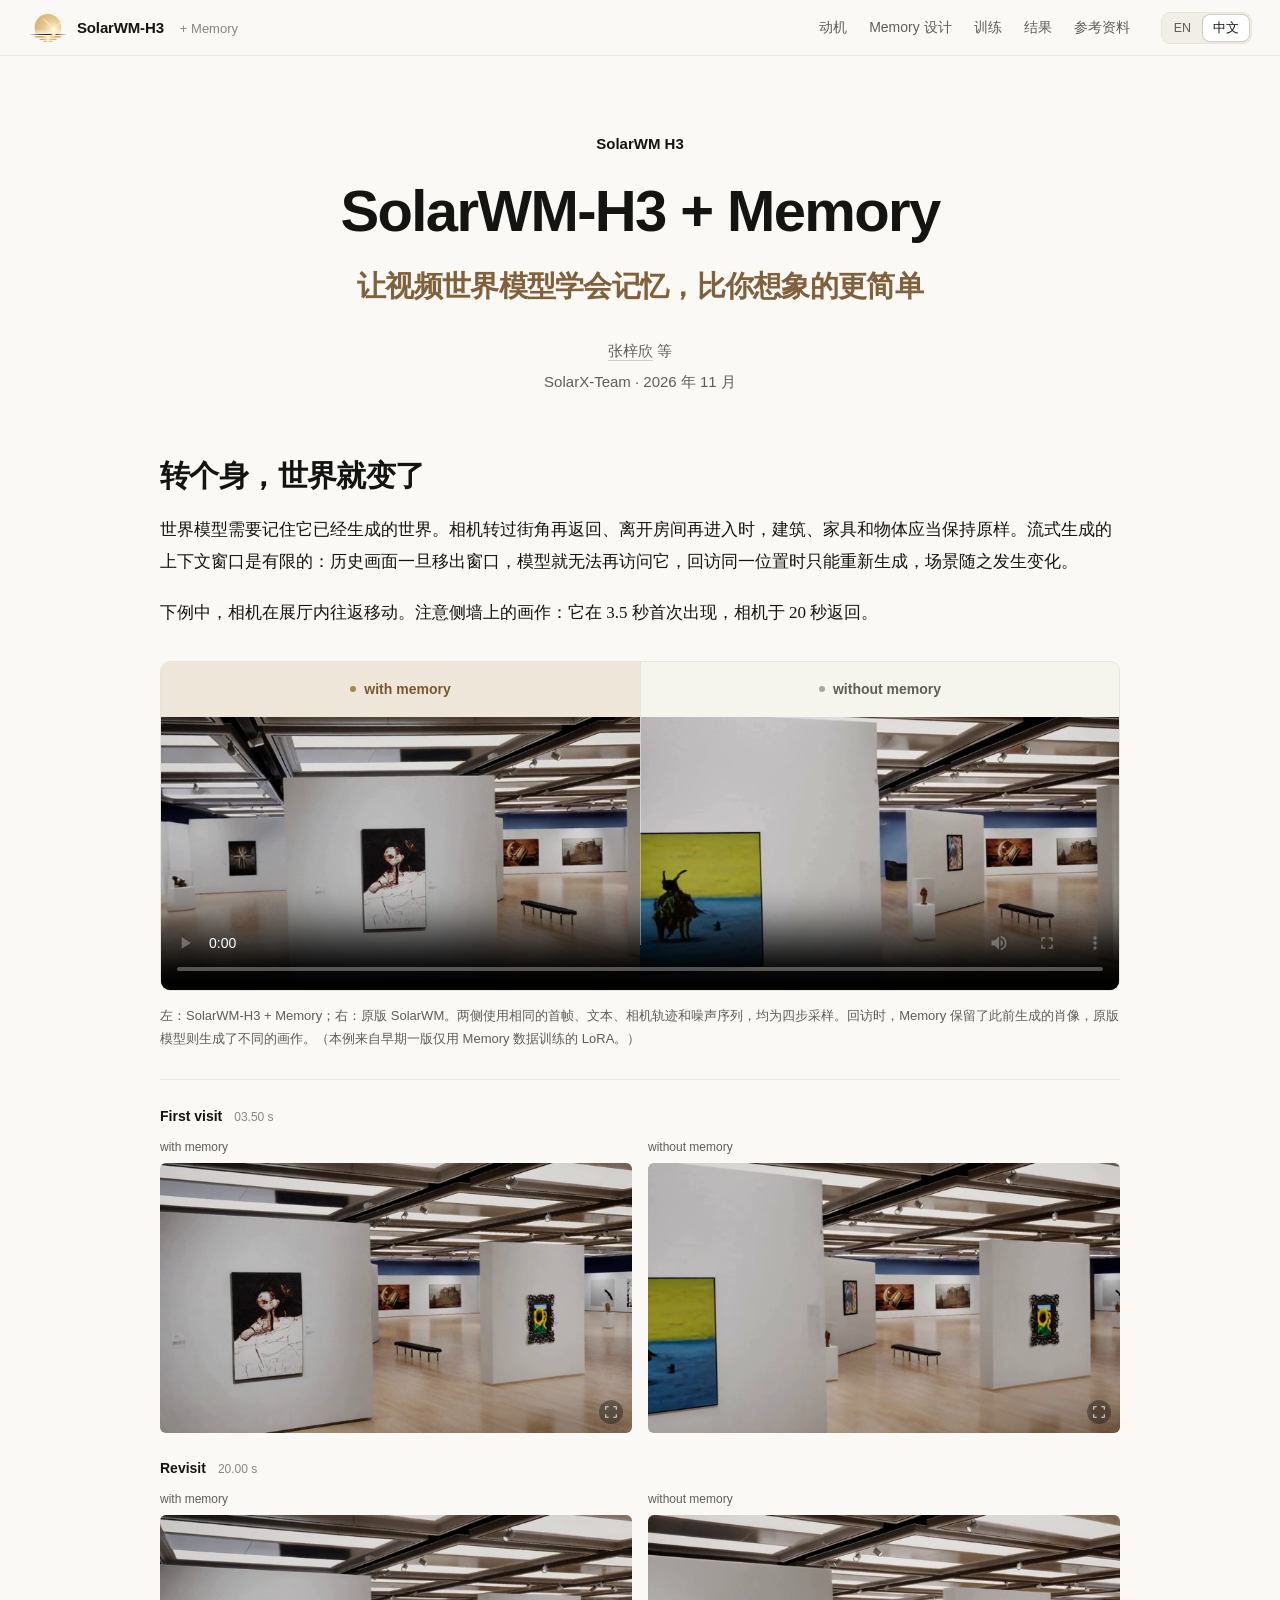
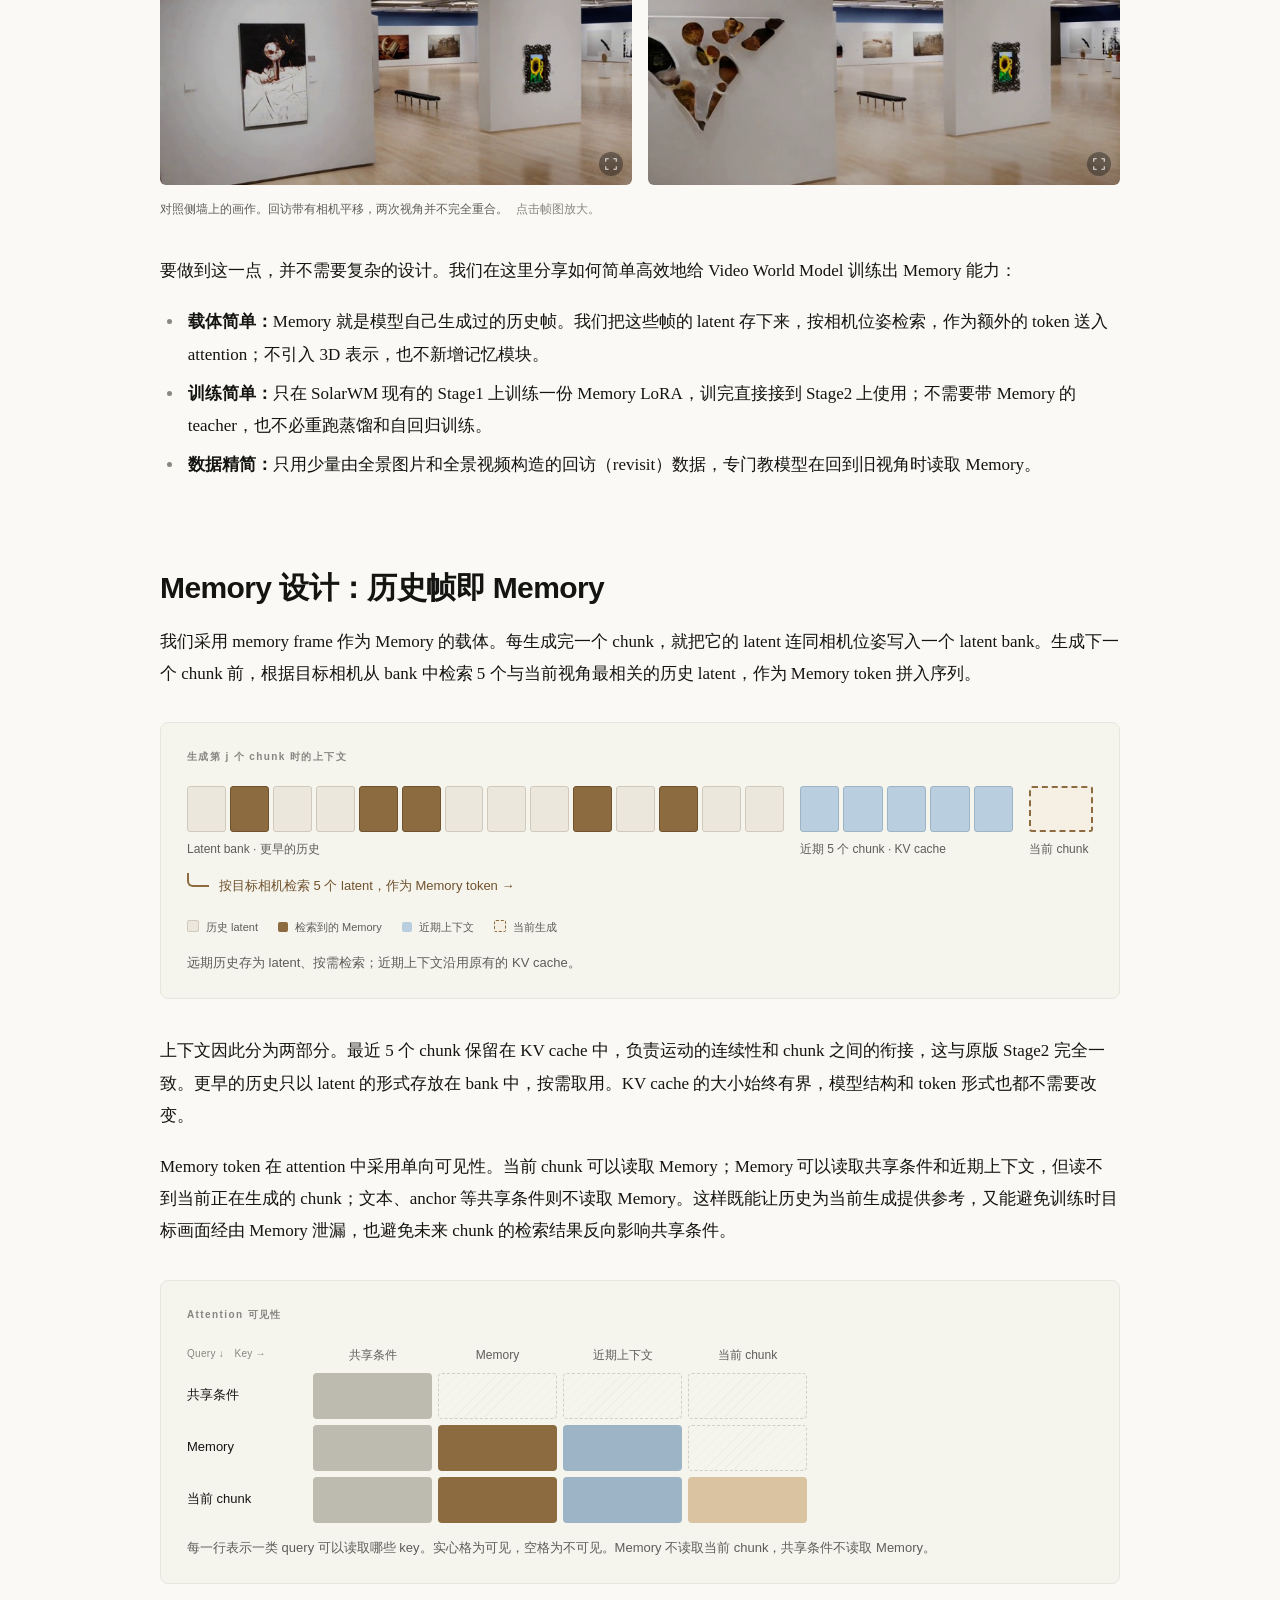
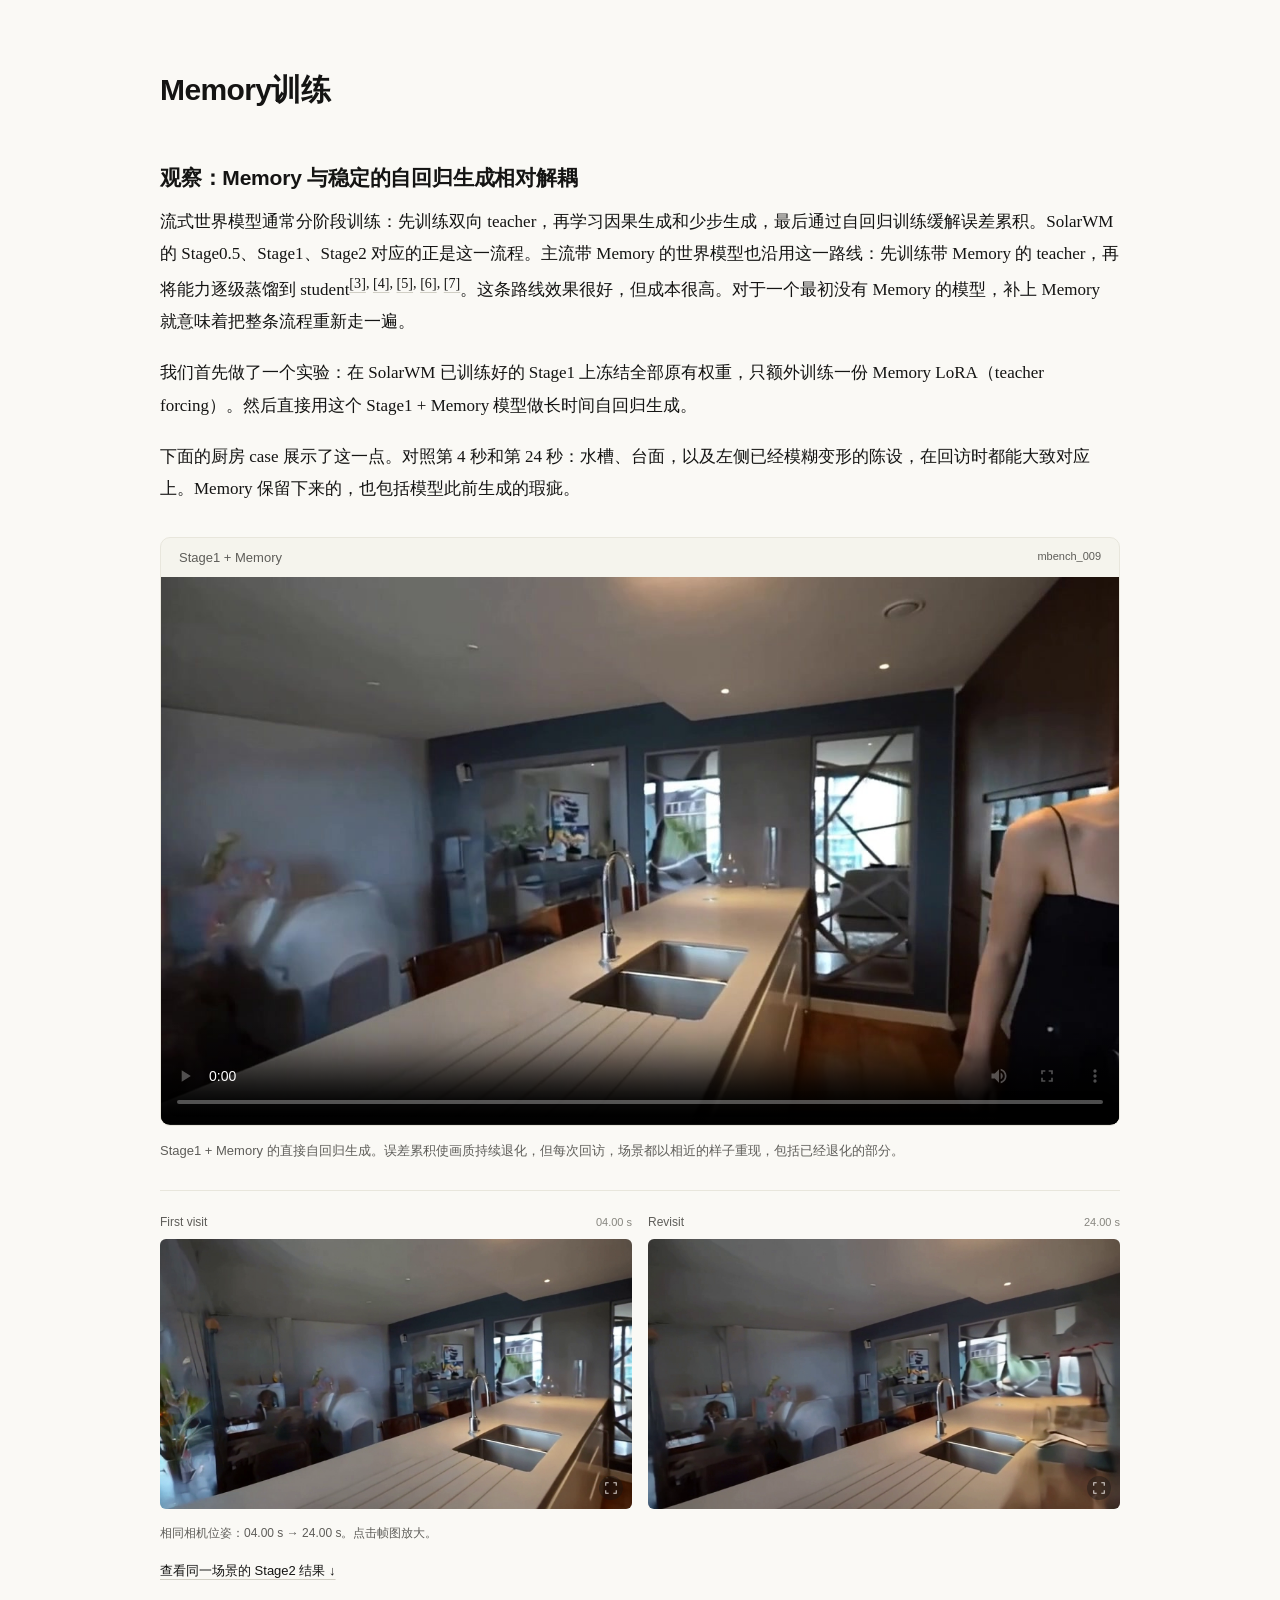
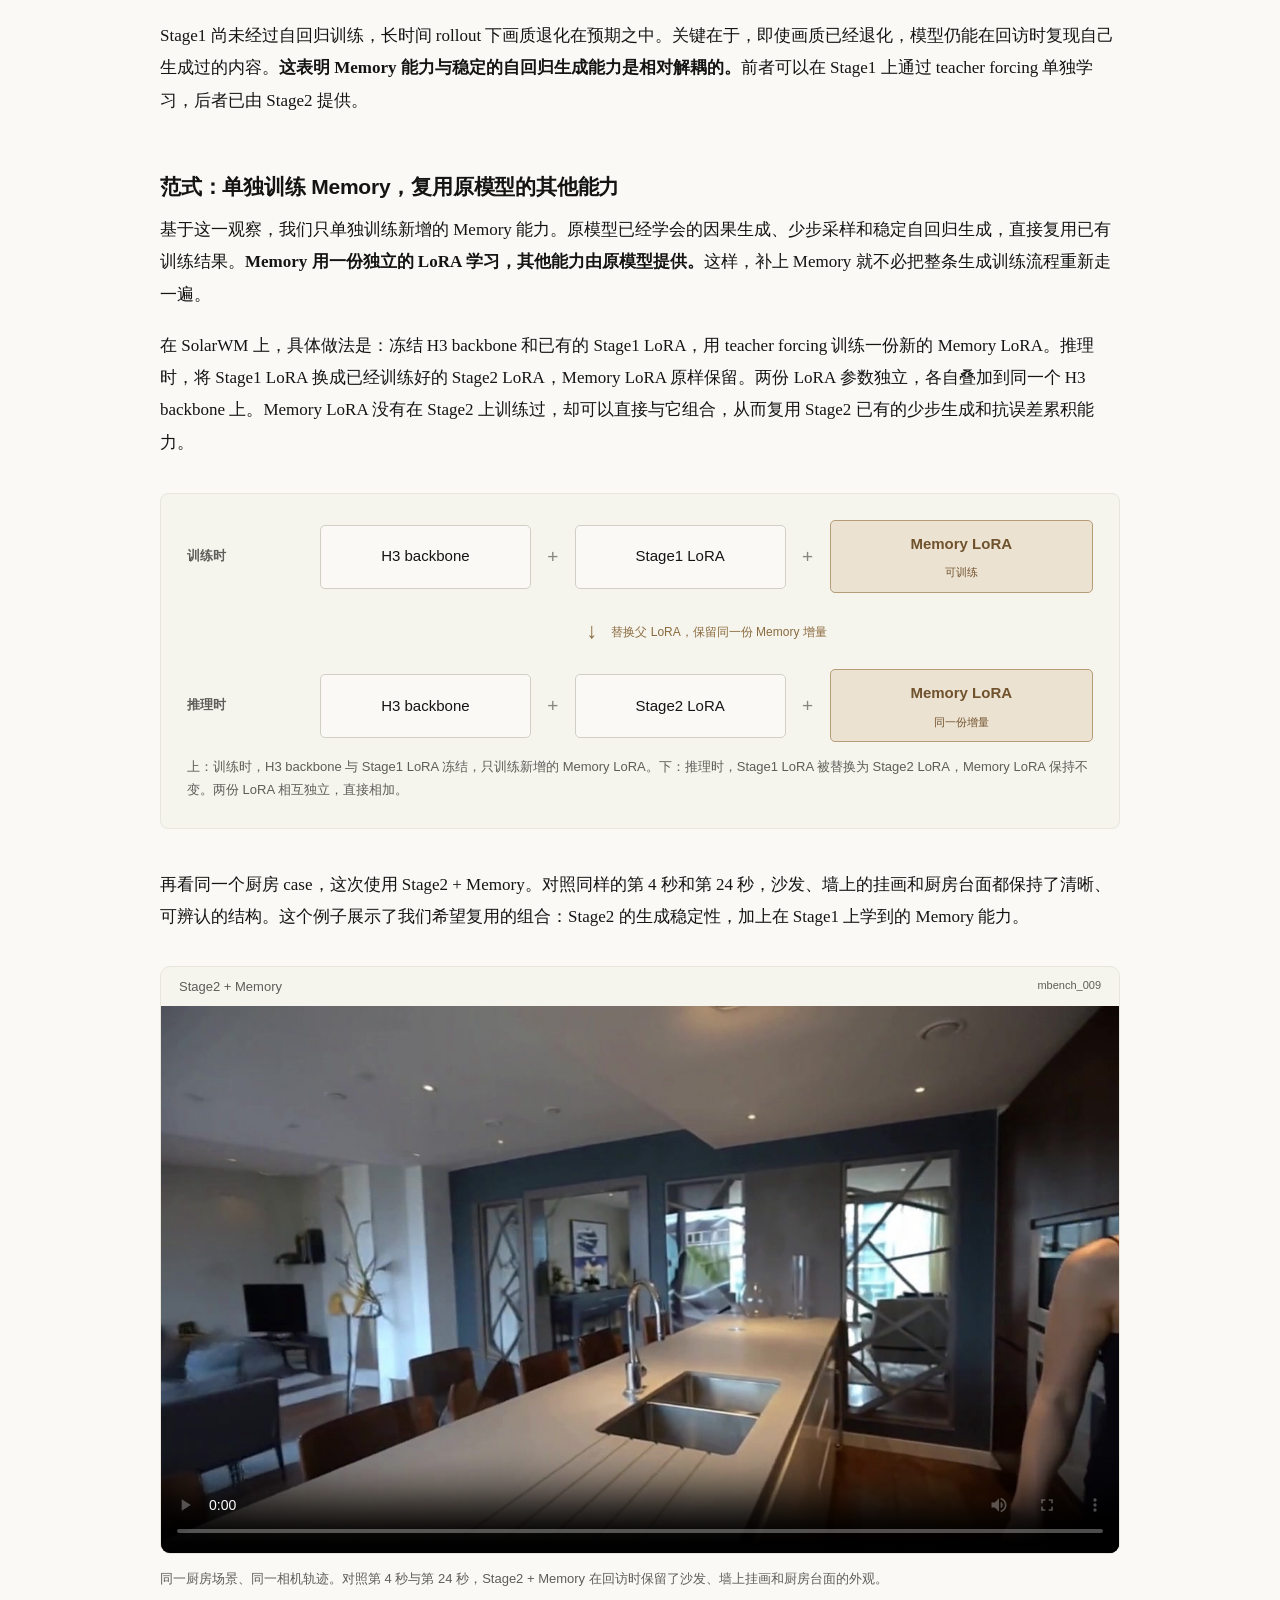
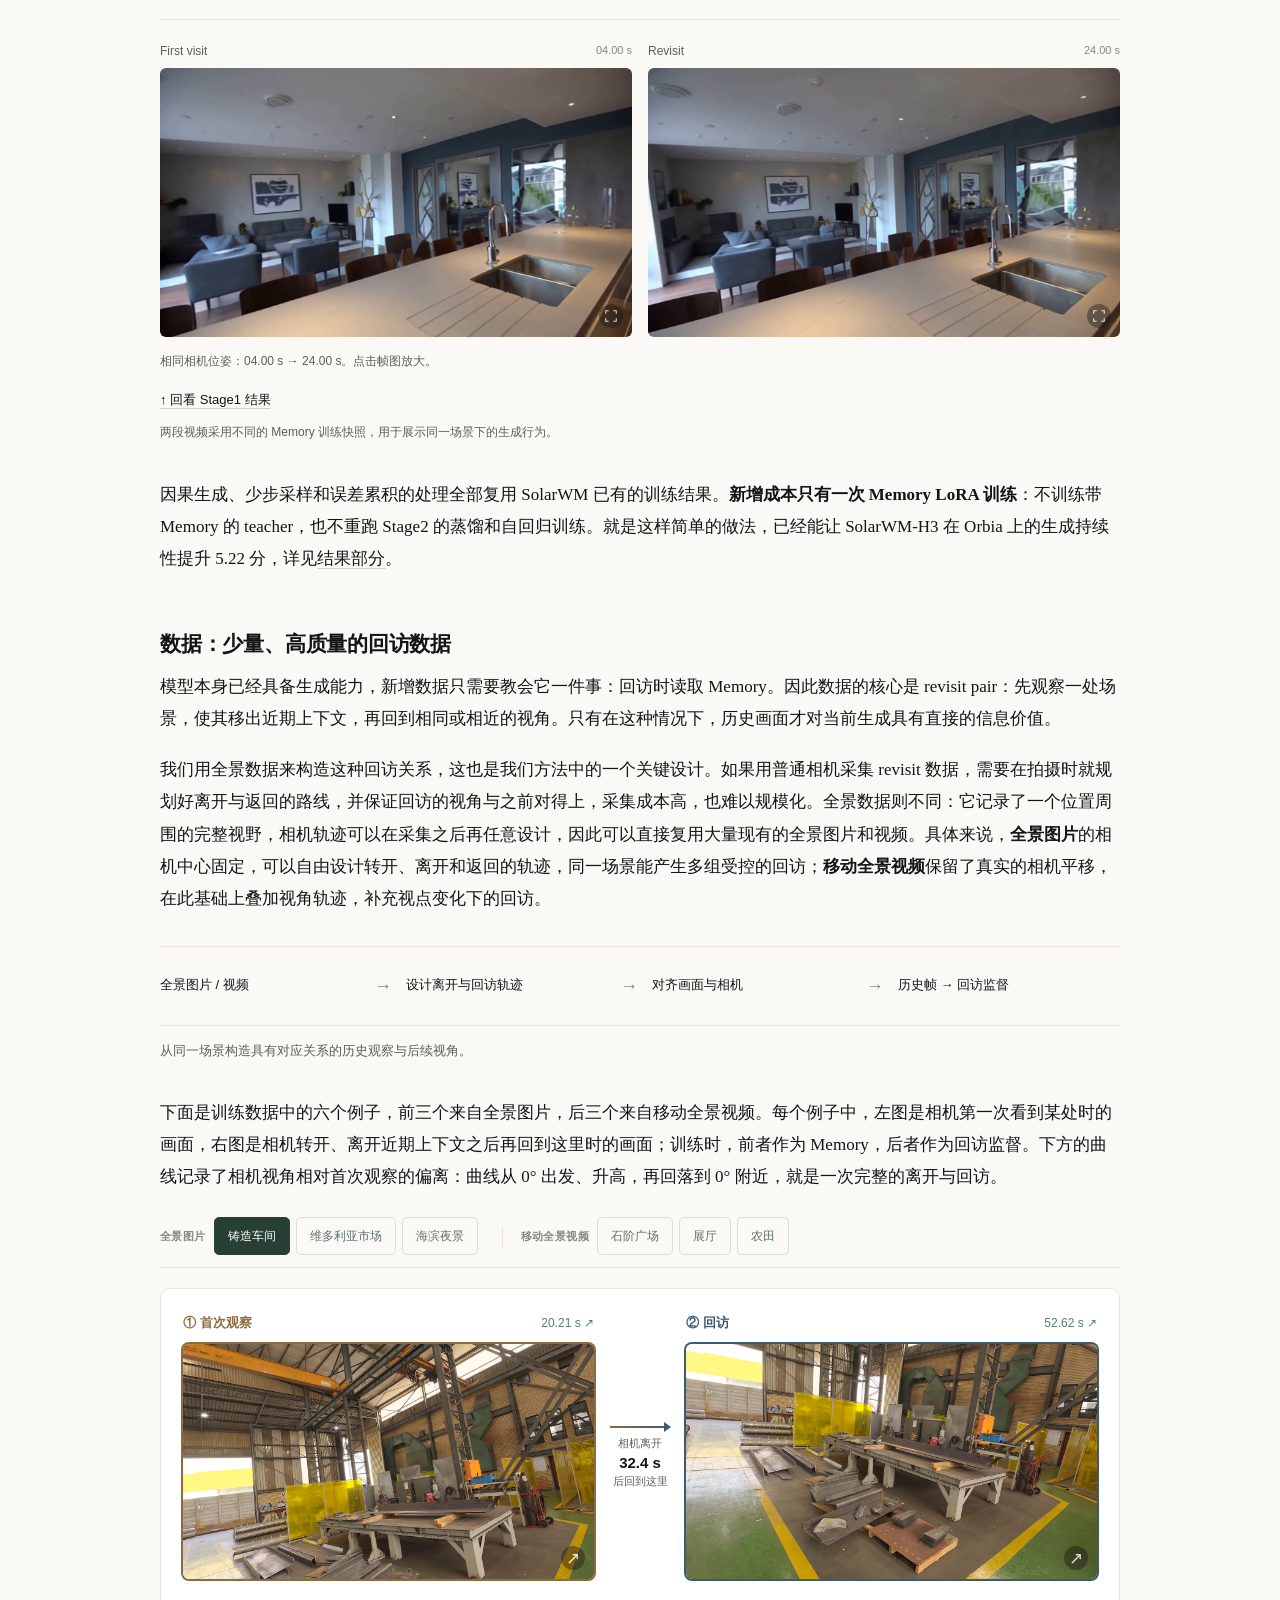
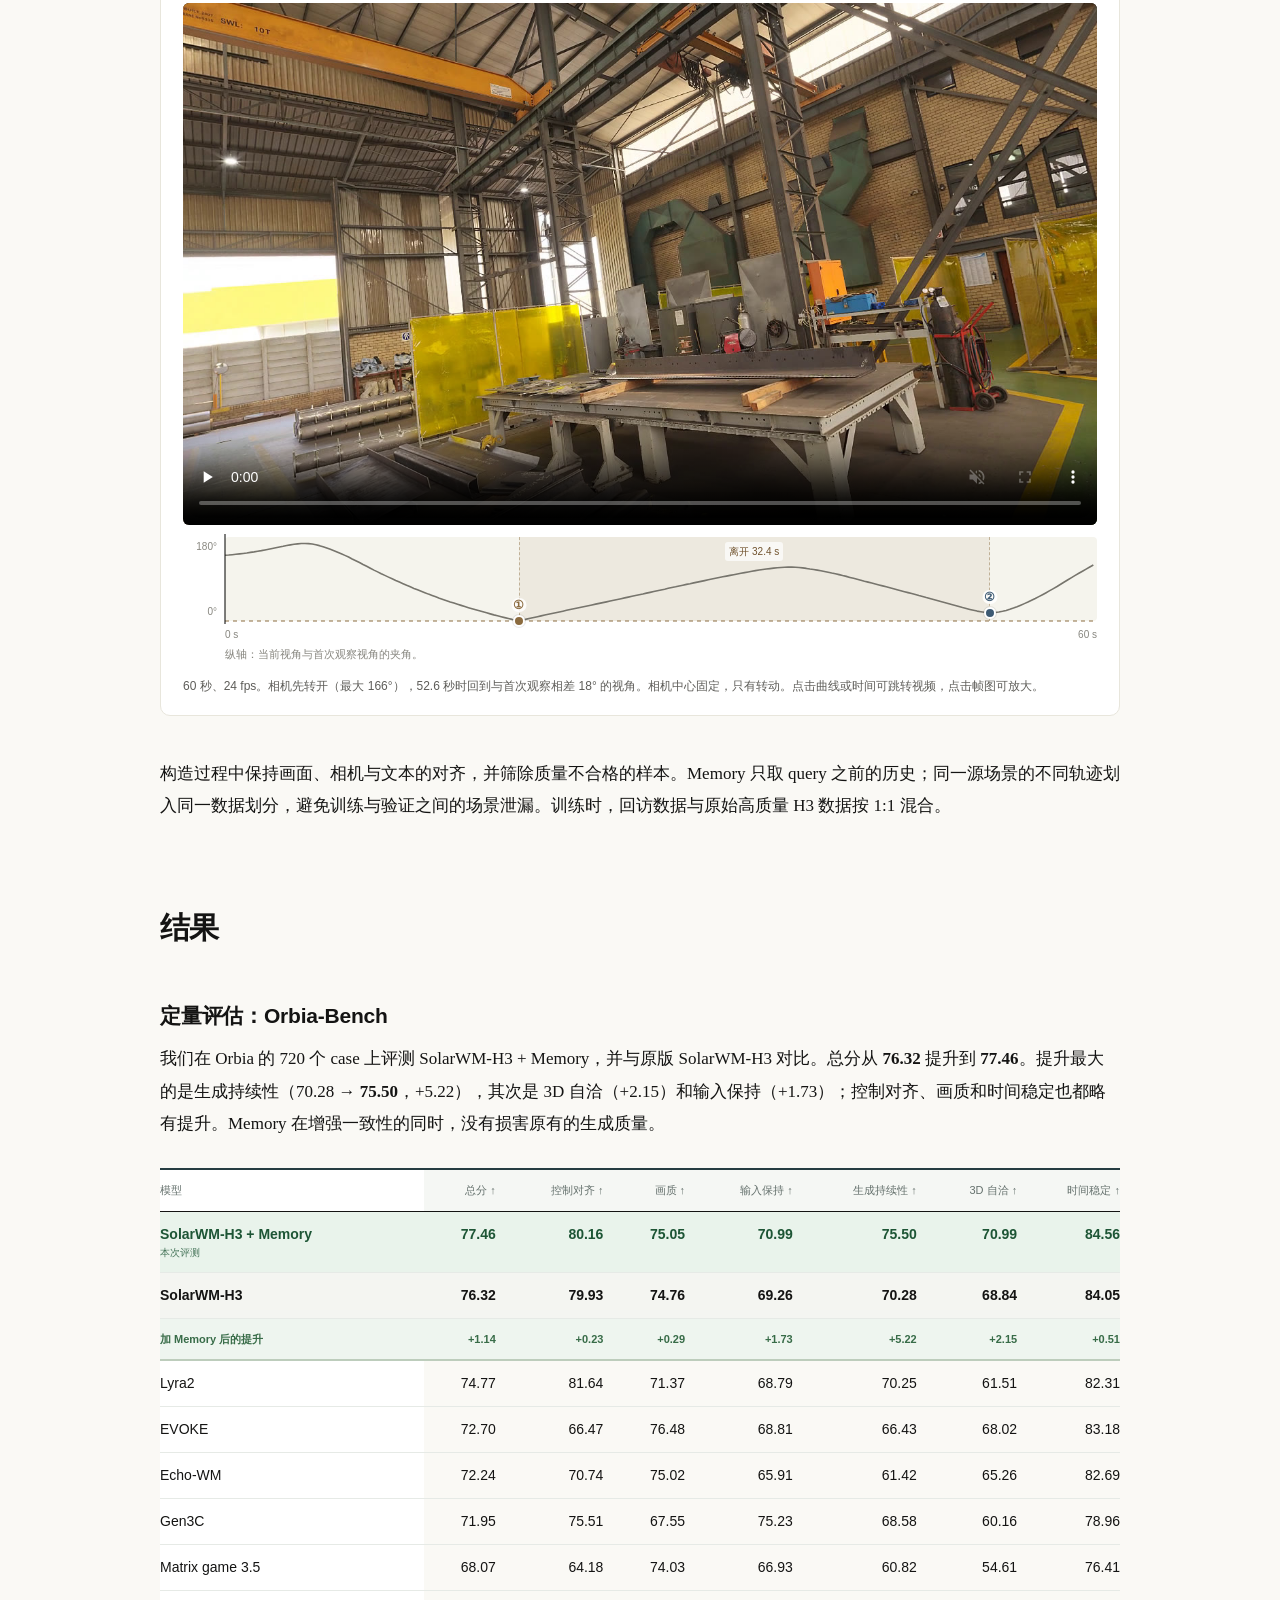
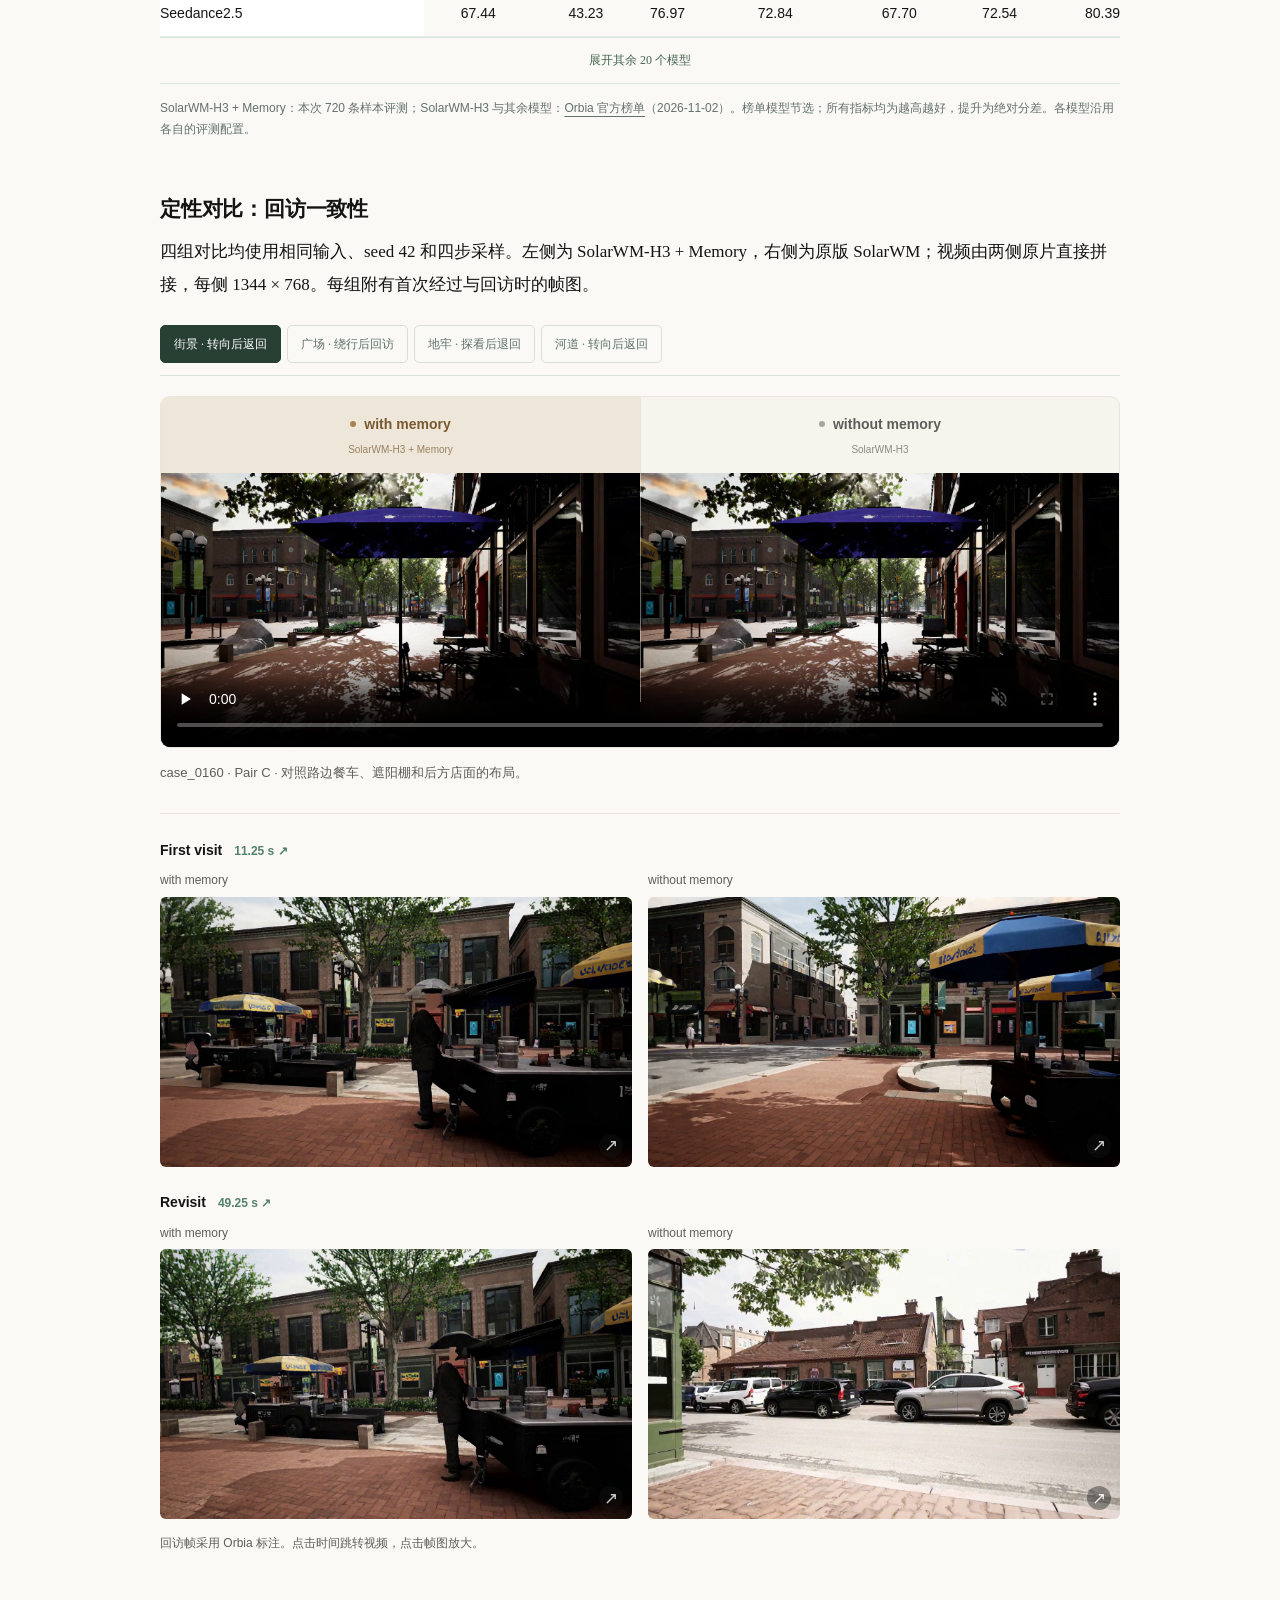
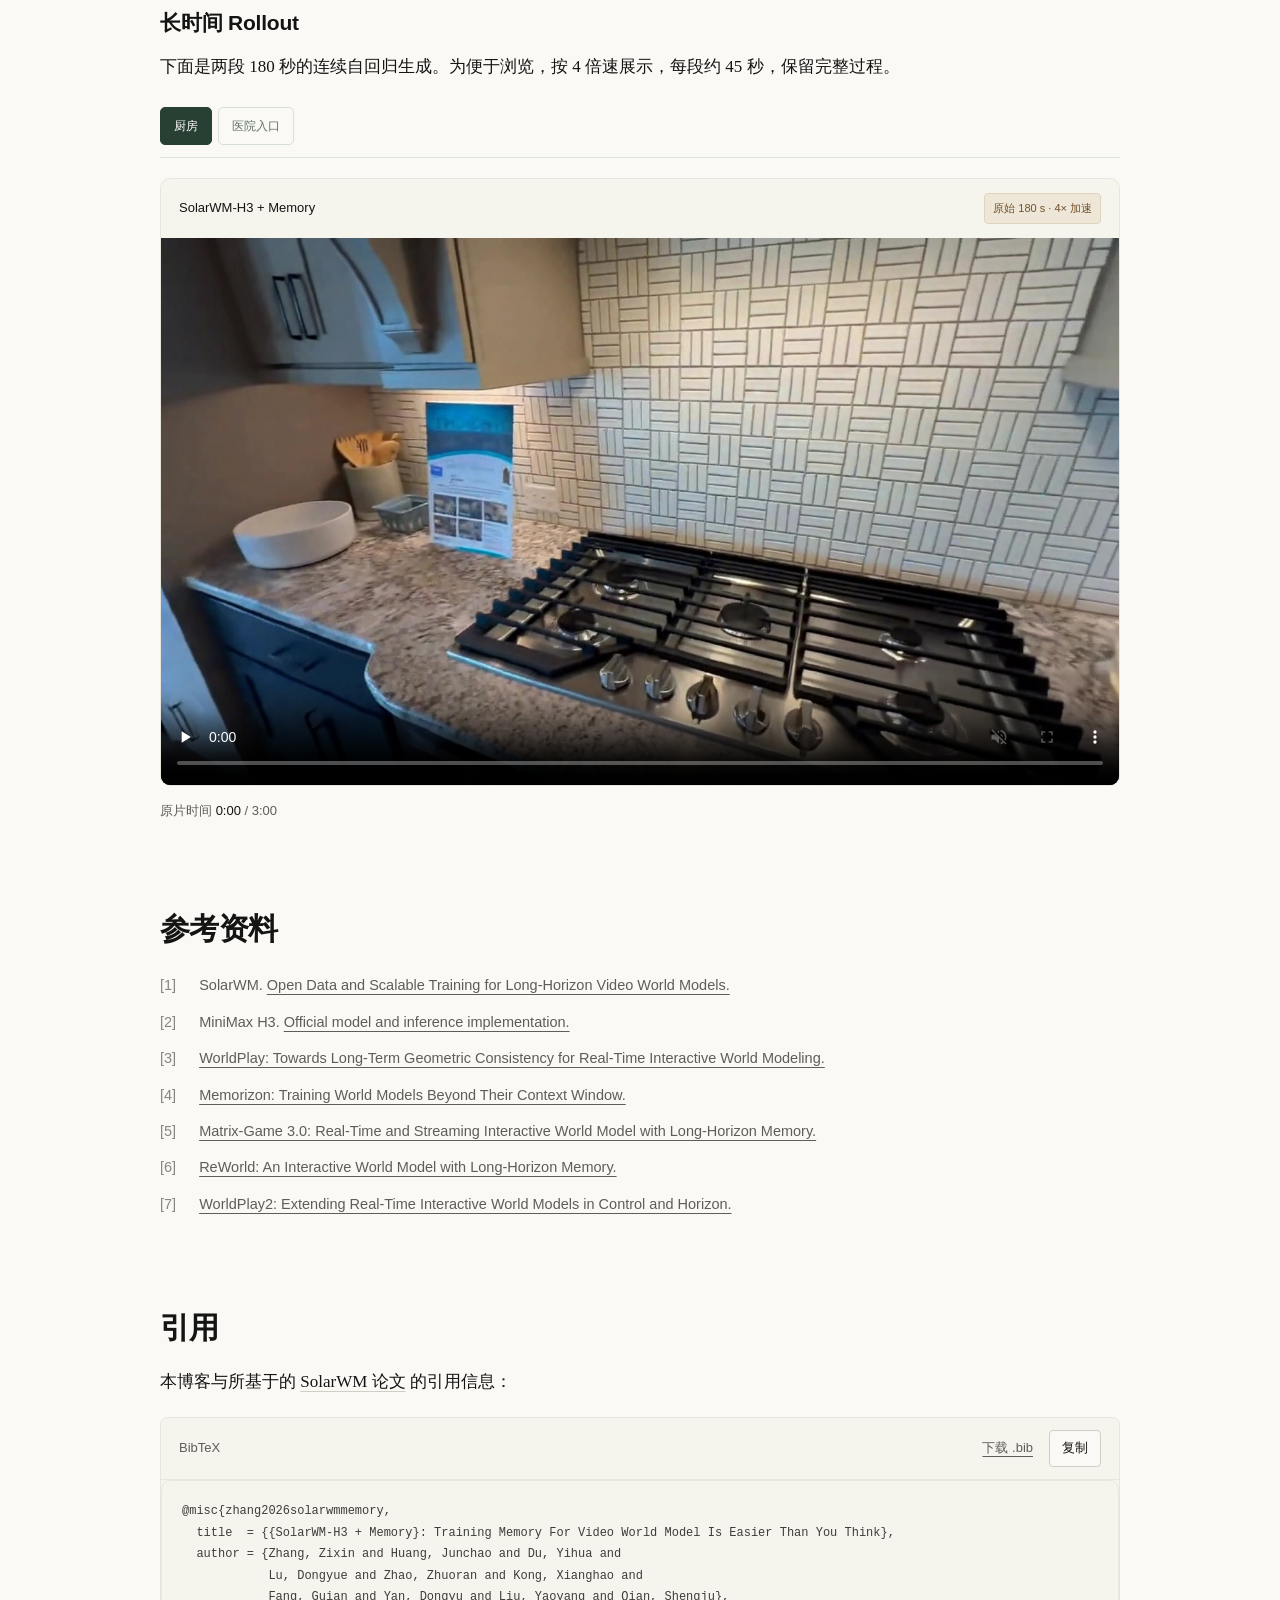
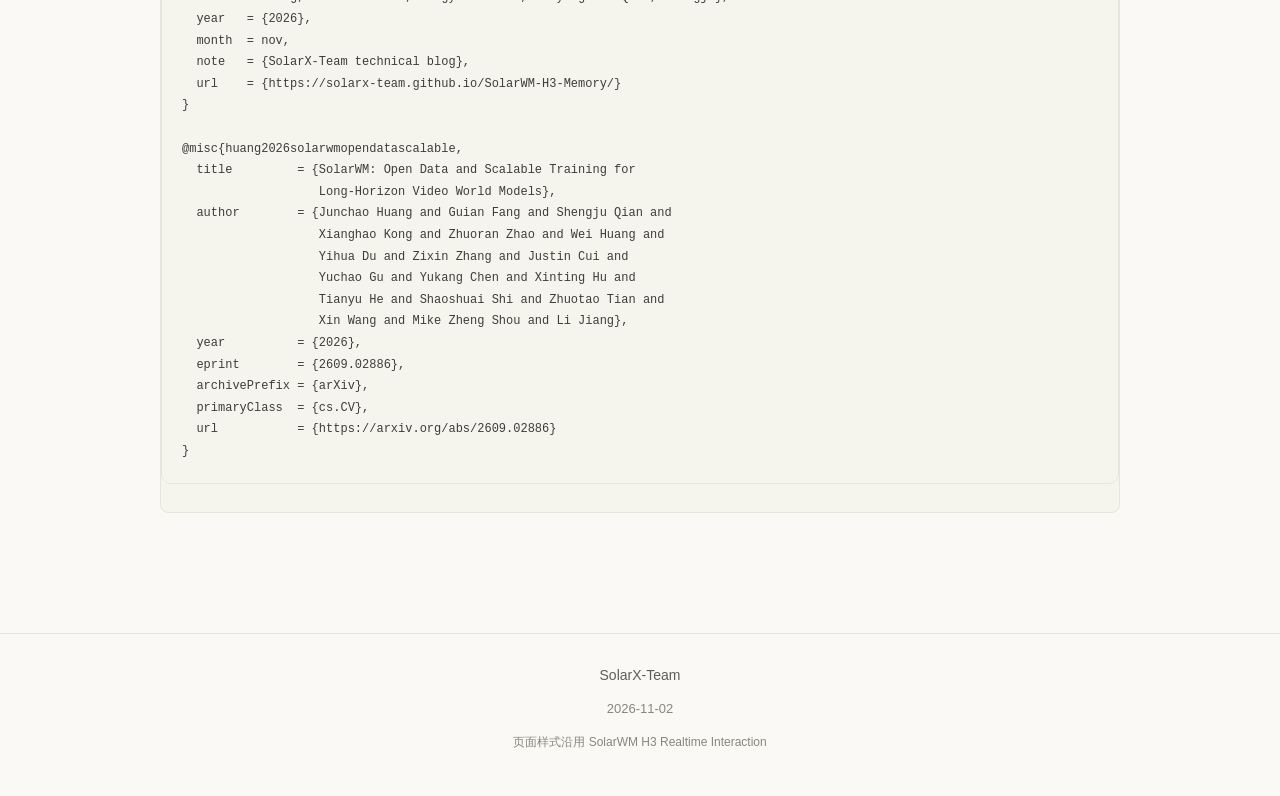
==== index.html @ cece88f8 "Publish bilingual SolarWM-H3 + Memory blog" ====
<!doctype html><html lang="zh"><head><meta charset="utf-8"><meta name="viewport" content="width=device-width,initial-scale=1"><title>SolarWM-H3 + Memory — SolarX-Team</title><meta name="author" content="张梓欣、黄俊超、杜壹华、鲁东岳、赵卓然、孔祥浩、方桂安、闫栋宇、刘耀阳、錢湦鉅"><meta name="description" content="SolarWM H3 的空间记忆：回访数据构造、Memory LoRA 训练与在线历史检索。"><link rel="icon" type="image/svg+xml" href="assets/favicon.svg"><link rel="stylesheet" href="assets/reference.css"><link rel="stylesheet" href="assets/memory.css"><script src="assets/app.js" defer></script></head><body id="top" data-language="zh"><a class="skip-link" href="#article">跳到正文</a><header class="topbar"><a class="name" href="#top"><img class="team-logo" src="assets/solarx-team-logo.svg" width="40" height="40" alt="SolarX-Team"><span class="brand-label">SolarWM-H3 <small>+ Memory</small></span></a><nav class="nav" aria-label="主导航"><a href="#motivation">动机</a><a href="#inference">Memory 设计</a><a href="#training">训练</a><a href="#experiments">结果</a><a href="#references">参考资料</a></nav><button class="toc-btn" type="button" aria-expanded="false" aria-controls="contents">☰ 目录</button><div class="segmented" aria-label="Language"><a data-language="en" lang="en" href="en.html" >EN</a><a data-language="zh" lang="zh" href="index.html" aria-current="page">中文</a></div></header><aside class="toc" id="contents"><nav aria-label="目录"><a href="#motivation">动机</a><a href="#inference">Memory 设计</a><a href="#training">训练</a><a class="sub" href="#observation">观察：Memory 与稳定的自回归生成相对解耦</a><a class="sub" href="#paradigm">范式：单独训练 Memory，复用原模型的其他能力</a><a class="sub" href="#data">数据：少量、高质量的回访数据</a><a href="#experiments">结果</a><a class="sub" href="#results">定量评估：Orbia-Bench</a><a class="sub" href="#qualitative">定性对比：回访一致性</a><a class="sub" href="#long-rollout">长时间 Rollout</a><a href="#references">参考资料</a><a href="#citation">引用</a></nav></aside><main><article class="post" id="article"><header class="post-header"><p class="eyebrow">SolarWM H3</p><h1>SolarWM-H3 + Memory</h1><p class="keywords">让视频世界模型学会记忆，比你想象的更简单</p><p class="byline"><span class="author-fold"><a class="author-name" href="https://zixinzhang02.github.io/" target="_blank" rel="noopener noreferrer">张梓欣</a><span class="author-etal"> 等</span><span class="author-rest" id="author-rest" hidden>、<a class="author-name" href="https://junchao-cs.github.io/" target="_blank" rel="noopener noreferrer">黄俊超</a>、<a class="author-name" href="https://hit-perfect.github.io/" target="_blank" rel="noopener noreferrer">杜壹华</a>、<a class="author-name" href="https://dylanorange.github.io/" target="_blank" rel="noopener noreferrer">鲁东岳</a>、<a class="author-name" href="https://alicezrzhao.github.io/" target="_blank" rel="noopener noreferrer">赵卓然</a>、<a class="author-name" href="https://refkxh.github.io/" target="_blank" rel="noopener noreferrer">孔祥浩</a>、<a class="author-name" href="https://enderfga.cn/" target="_blank" rel="noopener noreferrer">方桂安</a>、<a class="author-name" href="https://me.starydy.xyz/" target="_blank" rel="noopener noreferrer">闫栋宇</a>、<a class="author-name" href="https://lazysheeeeeep.github.io/" target="_blank" rel="noopener noreferrer">刘耀阳</a>、<a class="author-name" href="https://thesouthfrog.com/about.me/" target="_blank" rel="noopener noreferrer">錢湦鉅</a></span></span></p><p class="byline team">SolarX-Team · 2026 年 11 月</p></header><section class="article-section" id="motivation"><h2>转个身，世界就变了</h2><p>世界模型需要记住它已经生成的世界。相机转过街角再返回、离开房间再进入时，建筑、家具和物体应当保持原样。流式生成的上下文窗口是有限的：历史画面一旦移出窗口，模型就无法再访问它，回访同一位置时只能重新生成，场景随之发生变化。</p><p>下例中，相机在展厅内往返移动。注意侧墙上的画作：它在 3.5 秒首次出现，相机于 20 秒返回。</p><figure class="video-figure"><div class="video-panel"><div class="comparison-labels"><span class="with-label">with memory</span><span>without memory</span></div><div class="video-surface paired-surface"><video controls playsinline preload="metadata" poster="assets/gallery-comparison.jpg" aria-label="左：SolarWM-H3 + Memory；右：原版 SolarWM。两侧使用相同的首帧、文本、相机轨迹和噪声序列，均为四步采样。回访时，Memory 保留了此前生成的肖像，原版模型则生成了不同的画作。（本例来自早期一版仅用 Memory 数据训练的 LoRA。）"><source src="assets/gallery-comparison.mp4" type="video/mp4"></video></div></div><figcaption>左：SolarWM-H3 + Memory；右：原版 SolarWM。两侧使用相同的首帧、文本、相机轨迹和噪声序列，均为四步采样。回访时，Memory 保留了此前生成的肖像，原版模型则生成了不同的画作。（本例来自早期一版仅用 Memory 数据训练的 LoRA。）</figcaption><div class="visit-panel"><div class="visit-row"><div class="visit-row-title">First visit <span>03.50 s</span></div><div class="visit-grid"><div class="visit-card"><div class="visit-card-label">with memory<span>03.50 s</span></div><button type="button" class="frame-zoom" data-frame="assets/gallery-with-first.png" data-caption="with memory · 03.50 s" aria-label="with memory · 03.50 s — 放大画面"><img src="assets/gallery-with-first.png" width="1344" height="768" loading="lazy" alt="with memory · 03.50 s"><span class="zoom-mark" aria-hidden="true"><svg width="14" height="14" viewBox="0 0 24 24" fill="none" stroke="currentColor" stroke-width="1.8"><path d="M8 3H3v5m13-5h5v5M3 16v5h5m13-5v5h-5"/></svg></span></button></div><div class="visit-card"><div class="visit-card-label">without memory<span>03.50 s</span></div><button type="button" class="frame-zoom" data-frame="assets/gallery-without-first.png" data-caption="without memory · 03.50 s" aria-label="without memory · 03.50 s — 放大画面"><img src="assets/gallery-without-first.png" width="1344" height="768" loading="lazy" alt="without memory · 03.50 s"><span class="zoom-mark" aria-hidden="true"><svg width="14" height="14" viewBox="0 0 24 24" fill="none" stroke="currentColor" stroke-width="1.8"><path d="M8 3H3v5m13-5h5v5M3 16v5h5m13-5v5h-5"/></svg></span></button></div></div></div><div class="visit-row"><div class="visit-row-title">Revisit <span>20.00 s</span></div><div class="visit-grid"><div class="visit-card"><div class="visit-card-label">with memory<span>20.00 s</span></div><button type="button" class="frame-zoom" data-frame="assets/gallery-with-revisit.png" data-caption="with memory · 20.00 s" aria-label="with memory · 20.00 s — 放大画面"><img src="assets/gallery-with-revisit.png" width="1344" height="768" loading="lazy" alt="with memory · 20.00 s"><span class="zoom-mark" aria-hidden="true"><svg width="14" height="14" viewBox="0 0 24 24" fill="none" stroke="currentColor" stroke-width="1.8"><path d="M8 3H3v5m13-5h5v5M3 16v5h5m13-5v5h-5"/></svg></span></button></div><div class="visit-card"><div class="visit-card-label">without memory<span>20.00 s</span></div><button type="button" class="frame-zoom" data-frame="assets/gallery-without-revisit.png" data-caption="without memory · 20.00 s" aria-label="without memory · 20.00 s — 放大画面"><img src="assets/gallery-without-revisit.png" width="1344" height="768" loading="lazy" alt="without memory · 20.00 s"><span class="zoom-mark" aria-hidden="true"><svg width="14" height="14" viewBox="0 0 24 24" fill="none" stroke="currentColor" stroke-width="1.8"><path d="M8 3H3v5m13-5h5v5M3 16v5h5m13-5v5h-5"/></svg></span></button></div></div></div><p class="visit-note">对照侧墙上的画作。回访带有相机平移，两次视角并不完全重合。<span>点击帧图放大。</span></p></div></figure><p>要做到这一点，并不需要复杂的设计。我们在这里分享如何简单高效地给 Video World Model 训练出 Memory 能力：</p><ul><li><strong>载体简单：</strong>Memory 就是模型自己生成过的历史帧。我们把这些帧的 latent 存下来，按相机位姿检索，作为额外的 token 送入 attention；不引入 3D 表示，也不新增记忆模块。</li><li><strong>训练简单：</strong>只在 SolarWM 现有的 Stage1 上训练一份 Memory LoRA，训完直接接到 Stage2 上使用；不需要带 Memory 的 teacher，也不必重跑蒸馏和自回归训练。</li><li><strong>数据精简：</strong>只用少量由全景图片和全景视频构造的回访（revisit）数据，专门教模型在回到旧视角时读取 Memory。</li></ul></section>
<section class="article-section" id="inference"><h2>Memory 设计：历史帧即 Memory</h2><p>我们采用 memory frame 作为 Memory 的载体。每生成完一个 chunk，就把它的 latent 连同相机位姿写入一个 latent bank。生成下一个 chunk 前，根据目标相机从 bank 中检索 5 个与当前视角最相关的历史 latent，作为 Memory token 拼入序列。</p><figure class="ctx-figure"><div class="small-label">生成第 j 个 chunk 时的上下文</div><div class="ctx-track"><div class="ctx-group ctx-bank"><div class="ctx-cells"><i class="b"></i><i class="b hit"></i><i class="b"></i><i class="b"></i><i class="b hit"></i><i class="b hit"></i><i class="b"></i><i class="b"></i><i class="b"></i><i class="b hit"></i><i class="b"></i><i class="b hit"></i><i class="b"></i><i class="b"></i></div><span>Latent bank · 更早的历史</span></div><div class="ctx-group ctx-recent"><div class="ctx-cells"><i class="r"></i><i class="r"></i><i class="r"></i><i class="r"></i><i class="r"></i></div><span>近期 5 个 chunk · KV cache</span></div><div class="ctx-group ctx-current"><div class="ctx-cells"><i class="c"></i></div><span>当前 chunk</span></div></div><div class="ctx-retrieve"><span class="ctx-retrieve-line" aria-hidden="true"></span><span class="ctx-retrieve-text">按目标相机检索 5 个 latent，作为 Memory token →</span></div><div class="ctx-legend"><span class="lg-b">历史 latent</span><span class="lg-h">检索到的 Memory</span><span class="lg-r">近期上下文</span><span class="lg-c">当前生成</span></div><figcaption>远期历史存为 latent、按需检索；近期上下文沿用原有的 KV cache。</figcaption></figure><p>上下文因此分为两部分。最近 5 个 chunk 保留在 KV cache 中，负责运动的连续性和 chunk 之间的衔接，这与原版 Stage2 完全一致。更早的历史只以 latent 的形式存放在 bank 中，按需取用。KV cache 的大小始终有界，模型结构和 token 形式也都不需要改变。</p><p>Memory token 在 attention 中采用单向可见性。当前 chunk 可以读取 Memory；Memory 可以读取共享条件和近期上下文，但读不到当前正在生成的 chunk；文本、anchor 等共享条件则不读取 Memory。这样既能让历史为当前生成提供参考，又能避免训练时目标画面经由 Memory 泄漏，也避免未来 chunk 的检索结果反向影响共享条件。</p><figure class="mask-figure"><div class="small-label">Attention 可见性</div><div class="mask-grid" role="table" aria-label="Attention 可见性"><div class="mask-row" role="row"><span class="mask-corner" role="columnheader">Query ↓　Key →</span><span class="mask-col k-s" role="columnheader">共享条件</span><span class="mask-col k-m" role="columnheader">Memory</span><span class="mask-col k-r" role="columnheader">近期上下文</span><span class="mask-col k-c" role="columnheader">当前 chunk</span></div><div class="mask-row" role="row"><span class="mask-rowhead q-s" role="rowheader">共享条件</span><span class="mask-cell on k-s" role="cell" aria-label="可见"></span><span class="mask-cell off" role="cell" aria-label="不可见"></span><span class="mask-cell off" role="cell" aria-label="不可见"></span><span class="mask-cell off" role="cell" aria-label="不可见"></span></div><div class="mask-row" role="row"><span class="mask-rowhead q-m" role="rowheader">Memory</span><span class="mask-cell on k-s" role="cell" aria-label="可见"></span><span class="mask-cell on k-m" role="cell" aria-label="可见"></span><span class="mask-cell on k-r" role="cell" aria-label="可见"></span><span class="mask-cell off" role="cell" aria-label="不可见"></span></div><div class="mask-row" role="row"><span class="mask-rowhead q-c" role="rowheader">当前 chunk</span><span class="mask-cell on k-s" role="cell" aria-label="可见"></span><span class="mask-cell on k-m" role="cell" aria-label="可见"></span><span class="mask-cell on k-r" role="cell" aria-label="可见"></span><span class="mask-cell on k-c" role="cell" aria-label="可见"></span></div></div><figcaption>每一行表示一类 query 可以读取哪些 key。实心格为可见，空格为不可见。Memory 不读取当前 chunk，共享条件不读取 Memory。</figcaption></figure></section>
<section class="article-section" id="training"><h2>Memory训练</h2><h3 id="observation" class="toc-anchor">观察：Memory 与稳定的自回归生成相对解耦</h3><p>流式世界模型通常分阶段训练：先训练双向 teacher，再学习因果生成和少步生成，最后通过自回归训练缓解误差累积。SolarWM 的 Stage0.5、Stage1、Stage2 对应的正是这一流程。主流带 Memory 的世界模型也沿用这一路线：先训练带 Memory 的 teacher，再将能力逐级蒸馏到 student<sup><a href="#ref-3" title="WorldPlay">[3]</a>, <a href="#ref-4" title="Memorizon">[4]</a>, <a href="#ref-5" title="Matrix-Game 3.0">[5]</a>, <a href="#ref-6" title="ReWorld">[6]</a>, <a href="#ref-7" title="WorldPlay2">[7]</a></sup>。这条路线效果很好，但成本很高。对于一个最初没有 Memory 的模型，补上 Memory 就意味着把整条流程重新走一遍。</p><p>我们首先做了一个实验：在 SolarWM 已训练好的 Stage1 上冻结全部原有权重，只额外训练一份 Memory LoRA（teacher forcing）。然后直接用这个 Stage1 + Memory 模型做长时间自回归生成。</p><p>下面的厨房 case 展示了这一点。对照第 4 秒和第 24 秒：水槽、台面，以及左侧已经模糊变形的陈设，在回访时都能大致对应上。Memory 保留下来的，也包括模型此前生成的瑕疵。</p><figure class="video-figure stage-transfer-example" id="stage1-transfer-example"><div class="video-panel"><div class="single-video-label">Stage1 + Memory<span>mbench_009</span></div><div class="video-surface"><video controls playsinline preload="metadata" poster="assets/stage-transfer-20261103/stage1-mbench-009.jpg" aria-label="Stage1 + Memory · mbench_009"><source src="assets/stage-transfer-20261103/stage1-mbench-009.mp4" type="video/mp4"></video></div></div><figcaption>Stage1 + Memory 的直接自回归生成。误差累积使画质持续退化，但每次回访，场景都以相近的样子重现，包括已经退化的部分。</figcaption><div class="visit-panel"><div class="visit-grid"><div class="visit-card"><div class="visit-card-label">First visit<span>04.00 s</span></div><button type="button" class="frame-zoom" data-frame="assets/stage-transfer-20261103/stage1-mbench-009-first-04s.png" data-caption="First visit · 04.00 s" aria-label="First visit · 04.00 s — 放大画面"><img src="assets/stage-transfer-20261103/stage1-mbench-009-first-04s.png" width="1344" height="768" loading="lazy" alt="First visit · 04.00 s"><span class="zoom-mark" aria-hidden="true"><svg width="14" height="14" viewBox="0 0 24 24" fill="none" stroke="currentColor" stroke-width="1.8"><path d="M8 3H3v5m13-5h5v5M3 16v5h5m13-5v5h-5"/></svg></span></button></div><div class="visit-card"><div class="visit-card-label">Revisit<span>24.00 s</span></div><button type="button" class="frame-zoom" data-frame="assets/stage-transfer-20261103/stage1-mbench-009-revisit-24s.png" data-caption="Revisit · 24.00 s" aria-label="Revisit · 24.00 s — 放大画面"><img src="assets/stage-transfer-20261103/stage1-mbench-009-revisit-24s.png" width="1344" height="768" loading="lazy" alt="Revisit · 24.00 s"><span class="zoom-mark" aria-hidden="true"><svg width="14" height="14" viewBox="0 0 24 24" fill="none" stroke="currentColor" stroke-width="1.8"><path d="M8 3H3v5m13-5h5v5M3 16v5h5m13-5v5h-5"/></svg></span></button></div></div><p class="visit-note">相同相机位姿：04.00 s → 24.00 s。点击帧图放大。</p></div><p class="stage-example-link"><a href="#stage2-transfer-example">查看同一场景的 Stage2 结果 ↓</a></p></figure><p>Stage1 尚未经过自回归训练，长时间 rollout 下画质退化在预期之中。关键在于，即使画质已经退化，模型仍能在回访时复现自己生成过的内容。<strong>这表明 Memory 能力与稳定的自回归生成能力是相对解耦的。</strong>前者可以在 Stage1 上通过 teacher forcing 单独学习，后者已由 Stage2 提供。</p><h3 id="paradigm" class="toc-anchor">范式：单独训练 Memory，复用原模型的其他能力</h3><p>基于这一观察，我们只单独训练新增的 Memory 能力。原模型已经学会的因果生成、少步采样和稳定自回归生成，直接复用已有训练结果。<strong>Memory 用一份独立的 LoRA 学习，其他能力由原模型提供。</strong>这样，补上 Memory 就不必把整条生成训练流程重新走一遍。</p><p>在 SolarWM 上，具体做法是：冻结 H3 backbone 和已有的 Stage1 LoRA，用 teacher forcing 训练一份新的 Memory LoRA。推理时，将 Stage1 LoRA 换成已经训练好的 Stage2 LoRA，Memory LoRA 原样保留。两份 LoRA 参数独立，各自叠加到同一个 H3 backbone 上。Memory LoRA 没有在 Stage2 上训练过，却可以直接与它组合，从而复用 Stage2 已有的少步生成和抗误差累积能力。</p><figure class="transfer-figure"><div class="transfer-row"><span class="transfer-label">训练时</span><div class="transfer-weights"><span class="base-weight">H3 backbone</span><b>+</b><span class="parent-weight">Stage1 LoRA</span><b>+</b><span class="memory-weight">Memory LoRA<small>可训练</small></span></div></div><div class="transfer-arrow">↓ <span>替换父 LoRA，保留同一份 Memory 增量</span></div><div class="transfer-row"><span class="transfer-label">推理时</span><div class="transfer-weights"><span class="base-weight">H3 backbone</span><b>+</b><span class="parent-weight">Stage2 LoRA</span><b>+</b><span class="memory-weight">Memory LoRA<small>同一份增量</small></span></div></div><figcaption>上：训练时，H3 backbone 与 Stage1 LoRA 冻结，只训练新增的 Memory LoRA。下：推理时，Stage1 LoRA 被替换为 Stage2 LoRA，Memory LoRA 保持不变。两份 LoRA 相互独立，直接相加。</figcaption></figure><p>再看同一个厨房 case，这次使用 Stage2 + Memory。对照同样的第 4 秒和第 24 秒，沙发、墙上的挂画和厨房台面都保持了清晰、可辨认的结构。这个例子展示了我们希望复用的组合：Stage2 的生成稳定性，加上在 Stage1 上学到的 Memory 能力。</p><figure class="video-figure stage-transfer-example" id="stage2-transfer-example"><div class="video-panel"><div class="single-video-label">Stage2 + Memory<span>mbench_009</span></div><div class="video-surface"><video controls playsinline preload="metadata" poster="assets/stage-transfer-20261103/stage2-mbench-009.jpg" aria-label="Stage2 + Memory · mbench_009"><source src="assets/stage-transfer-20261103/stage2-mbench-009.mp4" type="video/mp4"></video></div></div><figcaption>同一厨房场景、同一相机轨迹。对照第 4 秒与第 24 秒，Stage2 + Memory 在回访时保留了沙发、墙上挂画和厨房台面的外观。</figcaption><div class="visit-panel"><div class="visit-grid"><div class="visit-card"><div class="visit-card-label">First visit<span>04.00 s</span></div><button type="button" class="frame-zoom" data-frame="assets/stage-transfer-20261103/stage2-mbench-009-first-04s.png" data-caption="First visit · 04.00 s" aria-label="First visit · 04.00 s — 放大画面"><img src="assets/stage-transfer-20261103/stage2-mbench-009-first-04s.png" width="1344" height="768" loading="lazy" alt="First visit · 04.00 s"><span class="zoom-mark" aria-hidden="true"><svg width="14" height="14" viewBox="0 0 24 24" fill="none" stroke="currentColor" stroke-width="1.8"><path d="M8 3H3v5m13-5h5v5M3 16v5h5m13-5v5h-5"/></svg></span></button></div><div class="visit-card"><div class="visit-card-label">Revisit<span>24.00 s</span></div><button type="button" class="frame-zoom" data-frame="assets/stage-transfer-20261103/stage2-mbench-009-revisit-24s.png" data-caption="Revisit · 24.00 s" aria-label="Revisit · 24.00 s — 放大画面"><img src="assets/stage-transfer-20261103/stage2-mbench-009-revisit-24s.png" width="1344" height="768" loading="lazy" alt="Revisit · 24.00 s"><span class="zoom-mark" aria-hidden="true"><svg width="14" height="14" viewBox="0 0 24 24" fill="none" stroke="currentColor" stroke-width="1.8"><path d="M8 3H3v5m13-5h5v5M3 16v5h5m13-5v5h-5"/></svg></span></button></div></div><p class="visit-note">相同相机位姿：04.00 s → 24.00 s。点击帧图放大。</p></div><p class="stage-example-link"><a href="#stage1-transfer-example">↑ 回看 Stage1 结果</a></p><p class="stage-example-note">两段视频采用不同的 Memory 训练快照，用于展示同一场景下的生成行为。</p></figure><p>因果生成、少步采样和误差累积的处理全部复用 SolarWM 已有的训练结果。<strong>新增成本只有一次 Memory LoRA 训练</strong>：不训练带 Memory 的 teacher，也不重跑 Stage2 的蒸馏和自回归训练。就是这样简单的做法，已经能让 SolarWM-H3 在 Orbia 上的生成持续性提升 5.22 分，详见<a href="#results">结果部分</a>。</p><h3 id="data" class="toc-anchor">数据：少量、高质量的回访数据</h3><p>模型本身已经具备生成能力，新增数据只需要教会它一件事：回访时读取 Memory。因此数据的核心是 revisit pair：先观察一处场景，使其移出近期上下文，再回到相同或相近的视角。只有在这种情况下，历史画面才对当前生成具有直接的信息价值。</p><p>我们用全景数据来构造这种回访关系，这也是我们方法中的一个关键设计。如果用普通相机采集 revisit 数据，需要在拍摄时就规划好离开与返回的路线，并保证回访的视角与之前对得上，采集成本高，也难以规模化。全景数据则不同：它记录了一个位置周围的完整视野，相机轨迹可以在采集之后再任意设计，因此可以直接复用大量现有的全景图片和视频。具体来说，<strong>全景图片</strong>的相机中心固定，可以自由设计转开、离开和返回的轨迹，同一场景能产生多组受控的回访；<strong>移动全景视频</strong>保留了真实的相机平移，在此基础上叠加视角轨迹，补充视点变化下的回访。</p><figure class="data-figure"><div class="data-flow"><span>全景图片 / 视频</span><b aria-hidden="true">→</b><span>设计离开与回访轨迹</span><b aria-hidden="true">→</b><span>对齐画面与相机</span><b aria-hidden="true">→</b><span>历史帧 → 回访监督</span></div><figcaption>从同一场景构造具有对应关系的历史观察与后续视角。</figcaption></figure><p>下面是训练数据中的六个例子，前三个来自全景图片，后三个来自移动全景视频。每个例子中，左图是相机第一次看到某处时的画面，右图是相机转开、离开近期上下文之后再回到这里时的画面；训练时，前者作为 Memory，后者作为回访监督。下方的曲线记录了相机视角相对首次观察的偏离：曲线从 0° 出发、升高，再回落到 0° 附近，就是一次完整的离开与回访。</p><div class="case-gallery revisit-gallery"><div class="case-tabs" role="tablist" aria-label="选择案例"><span class="tab-group-label" role="presentation">全景图片</span><button type="button" class="case-tab" role="tab" id="tab-revisit-static-industrial-workshop-foundry" aria-controls="panel-revisit-static-industrial-workshop-foundry" aria-selected="true" tabindex="0">铸造车间</button><button type="button" class="case-tab" role="tab" id="tab-revisit-static-leadenhall-market" aria-controls="panel-revisit-static-leadenhall-market" aria-selected="false" tabindex="-1">维多利亚市场</button><button type="button" class="case-tab" role="tab" id="tab-revisit-static-ambientcg" aria-controls="panel-revisit-static-ambientcg" aria-selected="false" tabindex="-1">海滨夜景</button><span class="tab-group-label" role="presentation">移动全景视频</span><button type="button" class="case-tab" role="tab" id="tab-revisit-moving-pano-1217" aria-controls="panel-revisit-moving-pano-1217" aria-selected="false" tabindex="-1">石阶广场</button><button type="button" class="case-tab" role="tab" id="tab-revisit-moving-pano-1084" aria-controls="panel-revisit-moving-pano-1084" aria-selected="false" tabindex="-1">展厅</button><button type="button" class="case-tab" role="tab" id="tab-revisit-moving-pano-1088" aria-controls="panel-revisit-moving-pano-1088" aria-selected="false" tabindex="-1">农田</button></div><div class="case-panel" role="tabpanel" id="panel-revisit-static-industrial-workshop-foundry" aria-labelledby="tab-revisit-static-industrial-workshop-foundry"><figure class="rv-figure"><div class="rv-pair"><div class="rv-frame rv-first"><div class="rv-frame-head"><span class="rv-tag">① 首次观察</span><button type="button" class="seek-frame" data-time="20.208333333333332">20.21 s ↗</button></div><button type="button" class="frame-zoom" data-frame="assets/results-20261102/data-v3/static-industrial-workshop-foundry/first.png" data-caption="铸造车间 · ① 首次观察 · 20.21 s" aria-label="铸造车间 · ① 首次观察 · 20.21 s"><img src="assets/results-20261102/data-v3/static-industrial-workshop-foundry/first.png" width="1344" height="768" loading="lazy" alt="铸造车间 · ① 首次观察"><span class="zoom-mark" aria-hidden="true">↗</span></button></div><div class="rv-link" aria-hidden="true"><span class="rv-link-arrow"></span><span class="rv-link-text">相机离开<br><b>32.4 s</b><br>后回到这里</span></div><div class="rv-frame rv-revisit"><div class="rv-frame-head"><span class="rv-tag">② 回访</span><button type="button" class="seek-frame" data-time="52.625">52.62 s ↗</button></div><button type="button" class="frame-zoom" data-frame="assets/results-20261102/data-v3/static-industrial-workshop-foundry/revisit.png" data-caption="铸造车间 · ② 回访 · 52.62 s" aria-label="铸造车间 · ② 回访 · 52.62 s"><img src="assets/results-20261102/data-v3/static-industrial-workshop-foundry/revisit.png" width="1344" height="768" loading="lazy" alt="铸造车间 · ② 回访"><span class="zoom-mark" aria-hidden="true">↗</span></button></div></div><div class="rv-media"><video controls muted playsinline preload="none" poster="assets/results-20261102/data-v3/static-industrial-workshop-foundry/poster.jpg" aria-label="铸造车间"><source src="assets/results-20261102/data-v3/static-industrial-workshop-foundry/video.mp4" type="video/mp4"></video><div class="rv-track" data-duration="60.0" role="slider" tabindex="0" aria-label="视角偏离曲线，点击跳转" aria-valuemin="0" aria-valuemax="60" aria-valuenow="0"><div class="rv-axis-y"><span>180°</span><span>0°</span></div><div class="rv-plot"><div class="rv-gap" style="left:33.68%;width:54.03%"><span>离开 32.4 s</span></div><svg viewBox="0 0 1000 100" preserveAspectRatio="none" aria-hidden="true"><line class="rv-zero" x1="0" y1="100" x2="1000" y2="100"/><polyline points="0.0,21.8 4.2,21.5 8.3,21.1 12.5,20.6 16.7,20.1 20.8,19.6 25.0,19.0 29.2,18.3 33.3,17.7 37.5,16.9 41.7,16.2 45.8,15.4 50.0,14.6 54.2,13.7 58.3,12.8 62.5,11.9 66.7,11.1 70.8,10.2 75.0,9.4 79.2,8.7 83.3,8.2 87.5,7.8 91.7,7.7 95.8,7.9 100.0,8.4 104.2,9.3 108.3,10.3 112.5,11.6 116.7,13.1 120.8,14.6 125.0,16.3 129.2,18.1 133.3,19.9 137.5,21.9 141.7,23.9 145.8,26.1 150.0,28.2 154.2,30.4 158.3,32.7 162.5,34.9 166.7,37.2 170.8,39.4 175.0,41.5 179.2,43.7 183.3,45.7 187.5,47.8 191.7,49.8 195.8,51.8 200.0,53.7 204.2,55.6 208.3,57.5 212.5,59.3 216.7,61.2 220.8,62.9 225.0,64.6 229.2,66.3 233.3,68.0 237.5,69.6 241.7,71.2 245.8,72.8 250.0,74.3 254.2,75.8 258.3,77.3 262.5,78.7 266.7,80.1 270.8,81.4 275.0,82.8 279.2,84.1 283.3,85.4 287.5,86.7 291.7,87.9 295.8,89.1 300.0,90.3 304.2,91.5 308.3,92.7 312.5,93.8 316.7,94.9 320.8,96.0 325.0,97.1 329.2,98.1 333.3,99.2 337.5,99.8 341.7,98.8 345.8,97.8 350.0,96.8 354.2,95.8 358.3,94.9 362.5,93.9 366.7,92.9 370.8,92.0 375.0,91.1 379.2,90.1 383.3,89.2 387.5,88.3 391.7,87.3 395.8,86.4 400.0,85.5 404.2,84.6 408.3,83.7 412.5,82.7 416.7,81.8 420.8,80.9 425.0,79.9 429.2,79.0 433.3,78.1 437.5,77.2 441.7,76.2 445.8,75.3 450.0,74.4 454.2,73.4 458.3,72.5 462.5,71.6 466.7,70.6 470.8,69.7 475.0,68.7 479.2,67.8 483.3,66.8 487.5,65.9 491.7,64.9 495.8,64.0 500.0,63.0 504.2,62.1 508.3,61.1 512.5,60.2 516.7,59.3 520.8,58.3 525.0,57.4 529.2,56.4 533.3,55.6 537.5,54.6 541.7,53.7 545.8,52.8 550.0,51.9 554.2,51.0 558.3,50.1 562.5,49.2 566.7,48.3 570.8,47.4 575.0,46.6 579.2,45.7 583.3,44.9 587.5,44.1 591.7,43.2 595.8,42.4 600.0,41.6 604.2,40.8 608.3,40.0 612.5,39.3 616.7,38.7 620.8,38.1 625.0,37.6 629.2,37.1 633.3,36.7 637.5,36.3 641.7,36.1 645.8,35.9 650.0,35.8 654.2,36.0 658.3,36.3 662.5,36.8 666.7,37.4 670.8,38.1 675.0,38.7 679.2,39.4 683.3,40.2 687.5,41.1 691.7,41.9 695.8,42.9 700.0,43.8 704.2,44.8 708.3,45.9 712.5,46.9 716.7,48.1 720.8,49.2 725.0,50.3 729.2,51.4 733.3,52.6 737.5,53.7 741.7,54.8 745.8,55.9 750.0,57.1 754.2,58.2 758.3,59.3 762.5,60.4 766.7,61.6 770.8,62.7 775.0,63.9 779.2,65.1 783.3,66.2 787.5,67.3 791.7,68.5 795.8,69.7 800.0,70.8 804.2,72.1 808.3,73.2 812.5,74.4 816.7,75.6 820.8,76.8 825.0,78.0 829.2,79.2 833.3,80.4 837.5,81.6 841.7,82.8 845.8,84.0 850.0,85.1 854.2,86.2 858.3,87.2 862.5,88.2 866.7,88.9 870.8,89.6 875.0,89.9 879.2,90.0 883.3,89.8 887.5,89.3 891.7,88.4 895.8,87.4 900.0,86.1 904.2,84.6 908.3,83.0 912.5,81.2 916.7,79.3 920.8,77.4 925.0,75.3 929.2,73.2 933.3,71.0 937.5,68.7 941.7,66.3 945.8,63.9 950.0,61.4 954.2,58.9 958.3,56.3 962.5,53.6 966.7,50.9 970.8,48.3 975.0,45.7 979.2,43.2 983.3,40.7 987.5,38.2 991.7,35.7 995.8,33.3"/></svg><i class="rv-dot rv-dot-first" style="left:33.68%;bottom:0%"><b>①</b></i><i class="rv-dot rv-dot-revisit" style="left:87.71%;bottom:10.00%"><b>②</b></i><i class="rv-playhead" style="left:0%"></i></div><div class="rv-axis-x"><span>0 s</span><span>60 s</span></div></div><p class="rv-ylab">纵轴：当前视角与首次观察视角的夹角。</p></div><figcaption>60 秒、24 fps。相机先转开（最大 166°），52.6 秒时回到与首次观察相差 18° 的视角。相机中心固定，只有转动。点击曲线或时间可跳转视频，点击帧图可放大。</figcaption></figure></div><div class="case-panel" role="tabpanel" id="panel-revisit-static-leadenhall-market" aria-labelledby="tab-revisit-static-leadenhall-market" hidden><figure class="rv-figure"><div class="rv-pair"><div class="rv-frame rv-first"><div class="rv-frame-head"><span class="rv-tag">① 首次观察</span><button type="button" class="seek-frame" data-time="12.583333333333334">12.58 s ↗</button></div><button type="button" class="frame-zoom" data-frame="assets/results-20261102/data-v3/static-leadenhall-market/first.png" data-caption="维多利亚市场 · ① 首次观察 · 12.58 s" aria-label="维多利亚市场 · ① 首次观察 · 12.58 s"><img src="assets/results-20261102/data-v3/static-leadenhall-market/first.png" width="1344" height="768" loading="lazy" alt="维多利亚市场 · ① 首次观察"><span class="zoom-mark" aria-hidden="true">↗</span></button></div><div class="rv-link" aria-hidden="true"><span class="rv-link-arrow"></span><span class="rv-link-text">相机离开<br><b>26.6 s</b><br>后回到这里</span></div><div class="rv-frame rv-revisit"><div class="rv-frame-head"><span class="rv-tag">② 回访</span><button type="button" class="seek-frame" data-time="39.166666666666664">39.17 s ↗</button></div><button type="button" class="frame-zoom" data-frame="assets/results-20261102/data-v3/static-leadenhall-market/revisit.png" data-caption="维多利亚市场 · ② 回访 · 39.17 s" aria-label="维多利亚市场 · ② 回访 · 39.17 s"><img src="assets/results-20261102/data-v3/static-leadenhall-market/revisit.png" width="1344" height="768" loading="lazy" alt="维多利亚市场 · ② 回访"><span class="zoom-mark" aria-hidden="true">↗</span></button></div></div><div class="rv-media"><video controls muted playsinline preload="none" poster="assets/results-20261102/data-v3/static-leadenhall-market/poster.jpg" aria-label="维多利亚市场"><source src="assets/results-20261102/data-v3/static-leadenhall-market/video.mp4" type="video/mp4"></video><div class="rv-track" data-duration="60.0" role="slider" tabindex="0" aria-label="视角偏离曲线，点击跳转" aria-valuemin="0" aria-valuemax="60" aria-valuenow="0"><div class="rv-axis-y"><span>180°</span><span>0°</span></div><div class="rv-plot"><div class="rv-gap" style="left:20.97%;width:44.31%"><span>离开 26.6 s</span></div><svg viewBox="0 0 1000 100" preserveAspectRatio="none" aria-hidden="true"><line class="rv-zero" x1="0" y1="100" x2="1000" y2="100"/><polyline points="0.0,58.8 4.2,59.8 8.3,60.7 12.5,61.6 16.7,62.5 20.8,63.4 25.0,64.3 29.2,65.2 33.3,66.1 37.5,66.9 41.7,67.8 45.8,68.7 50.0,69.5 54.2,70.4 58.3,71.2 62.5,72.0 66.7,72.8 70.8,73.7 75.0,74.4 79.2,75.2 83.3,76.1 87.5,76.8 91.7,77.6 95.8,78.4 100.0,79.2 104.2,79.9 108.3,80.7 112.5,81.5 116.7,82.2 120.8,83.0 125.0,83.8 129.2,84.6 133.3,85.3 137.5,86.1 141.7,86.8 145.8,87.6 150.0,88.4 154.2,89.2 158.3,89.9 162.5,90.7 166.7,91.5 170.8,92.3 175.0,93.1 179.2,93.9 183.3,94.7 187.5,95.5 191.7,96.3 195.8,97.2 200.0,98.0 204.2,98.8 208.3,99.7 212.5,99.4 216.7,98.6 220.8,97.7 225.0,96.8 229.2,95.9 233.3,95.0 237.5,94.1 241.7,93.1 245.8,92.2 250.0,91.3 254.2,90.3 258.3,89.3 262.5,88.4 266.7,87.4 270.8,86.4 275.0,85.4 279.2,84.4 283.3,83.4 287.5,82.3 291.7,81.3 295.8,80.3 300.0,79.2 304.2,78.2 308.3,77.1 312.5,76.1 316.7,75.0 320.8,73.9 325.0,72.8 329.2,71.7 333.3,70.6 337.5,69.5 341.7,68.3 345.8,67.2 350.0,66.1 354.2,64.9 358.3,63.8 362.5,62.6 366.7,61.5 370.8,60.3 375.0,59.3 379.2,58.2 383.3,57.2 387.5,56.2 391.7,55.3 395.8,54.4 400.0,53.6 404.2,52.8 408.3,52.1 412.5,51.3 416.7,50.7 420.8,50.1 425.0,49.6 429.2,49.0 433.3,48.6 437.5,48.1 441.7,47.7 445.8,47.3 450.0,47.1 454.2,46.8 458.3,46.6 462.5,46.6 466.7,46.7 470.8,47.1 475.0,47.4 479.2,47.8 483.3,48.3 487.5,48.9 491.7,49.4 495.8,50.1 500.0,50.7 504.2,51.4 508.3,52.2 512.5,52.9 516.7,53.7 520.8,54.6 525.0,55.5 529.2,56.4 533.3,57.4 537.5,58.3 541.7,59.4 545.8,60.4 550.0,61.6 554.2,62.7 558.3,63.8 562.5,65.0 566.7,66.2 570.8,67.5 575.0,68.8 579.2,70.1 583.3,71.4 587.5,72.8 591.7,74.2 595.8,75.6 600.0,77.1 604.2,78.6 608.3,80.1 612.5,81.6 616.7,83.1 620.8,84.6 625.0,86.2 629.2,87.7 633.3,89.1 637.5,90.5 641.7,91.7 645.8,92.6 650.0,93.1 654.2,93.0 658.3,92.4 662.5,91.3 666.7,89.8 670.8,88.2 675.0,86.3 679.2,84.3 683.3,82.2 687.5,80.1 691.7,77.8 695.8,75.5 700.0,73.1 704.2,70.7 708.3,68.2 712.5,65.6 716.7,63.0 720.8,60.4 725.0,57.7 729.2,55.1 733.3,52.4 737.5,49.8 741.7,47.3 745.8,44.8 750.0,42.3 754.2,39.9 758.3,37.4 762.5,35.1 766.7,32.7 770.8,30.4 775.0,28.2 779.2,25.9 783.3,23.8 787.5,21.6 791.7,19.6 795.8,17.5 800.0,15.6 804.2,13.6 808.3,11.8 812.5,10.1 816.7,8.4 820.8,7.1 825.0,5.9 829.2,5.3 833.3,5.2 837.5,5.7 841.7,6.6 845.8,7.8 850.0,9.1 854.2,10.3 858.3,11.7 862.5,13.1 866.7,14.4 870.8,15.7 875.0,17.0 879.2,18.3 883.3,19.5 887.5,20.7 891.7,21.8 895.8,22.9 900.0,24.1 904.2,25.1 908.3,26.1 912.5,27.0 916.7,27.9 920.8,28.8 925.0,29.6 929.2,30.4 933.3,31.1 937.5,31.8 941.7,32.4 945.8,33.1 950.0,33.6 954.2,34.1 958.3,34.6 962.5,35.0 966.7,35.3 970.8,35.7 975.0,35.9 979.2,36.1 983.3,36.1 987.5,35.9 991.7,35.6 995.8,35.2"/></svg><i class="rv-dot rv-dot-first" style="left:20.97%;bottom:0%"><b>①</b></i><i class="rv-dot rv-dot-revisit" style="left:65.28%;bottom:6.89%"><b>②</b></i><i class="rv-playhead" style="left:0%"></i></div><div class="rv-axis-x"><span>0 s</span><span>60 s</span></div></div><p class="rv-ylab">纵轴：当前视角与首次观察视角的夹角。</p></div><figcaption>60 秒、24 fps。相机先转开（最大 171°），39.2 秒时回到与首次观察相差 12° 的视角。相机中心固定，只有转动。点击曲线或时间可跳转视频，点击帧图可放大。</figcaption></figure></div><div class="case-panel" role="tabpanel" id="panel-revisit-static-ambientcg" aria-labelledby="tab-revisit-static-ambientcg" hidden><figure class="rv-figure"><div class="rv-pair"><div class="rv-frame rv-first"><div class="rv-frame-head"><span class="rv-tag">① 首次观察</span><button type="button" class="seek-frame" data-time="11.166666666666666">11.17 s ↗</button></div><button type="button" class="frame-zoom" data-frame="assets/results-20261102/data-v3/static-ambientcg/first.png" data-caption="海滨夜景 · ① 首次观察 · 11.17 s" aria-label="海滨夜景 · ① 首次观察 · 11.17 s"><img src="assets/results-20261102/data-v3/static-ambientcg/first.png" width="1344" height="768" loading="lazy" alt="海滨夜景 · ① 首次观察"><span class="zoom-mark" aria-hidden="true">↗</span></button></div><div class="rv-link" aria-hidden="true"><span class="rv-link-arrow"></span><span class="rv-link-text">相机离开<br><b>28.0 s</b><br>后回到这里</span></div><div class="rv-frame rv-revisit"><div class="rv-frame-head"><span class="rv-tag">② 回访</span><button type="button" class="seek-frame" data-time="39.166666666666664">39.17 s ↗</button></div><button type="button" class="frame-zoom" data-frame="assets/results-20261102/data-v3/static-ambientcg/revisit.png" data-caption="海滨夜景 · ② 回访 · 39.17 s" aria-label="海滨夜景 · ② 回访 · 39.17 s"><img src="assets/results-20261102/data-v3/static-ambientcg/revisit.png" width="1344" height="768" loading="lazy" alt="海滨夜景 · ② 回访"><span class="zoom-mark" aria-hidden="true">↗</span></button></div></div><div class="rv-media"><video controls muted playsinline preload="none" poster="assets/results-20261102/data-v3/static-ambientcg/poster.jpg" aria-label="海滨夜景"><source src="assets/results-20261102/data-v3/static-ambientcg/video.mp4" type="video/mp4"></video><div class="rv-track" data-duration="60.0" role="slider" tabindex="0" aria-label="视角偏离曲线，点击跳转" aria-valuemin="0" aria-valuemax="60" aria-valuenow="0"><div class="rv-axis-y"><span>180°</span><span>0°</span></div><div class="rv-plot"><div class="rv-gap" style="left:18.61%;width:46.67%"><span>离开 28.0 s</span></div><svg viewBox="0 0 1000 100" preserveAspectRatio="none" aria-hidden="true"><line class="rv-zero" x1="0" y1="100" x2="1000" y2="100"/><polyline points="0.0,2.3 4.2,5.2 8.3,8.4 12.5,11.8 16.7,15.2 20.8,18.6 25.0,21.9 29.2,25.2 33.3,28.3 37.5,31.4 41.7,34.5 45.8,37.4 50.0,40.4 54.2,43.2 58.3,45.9 62.5,48.7 66.7,51.3 70.8,53.8 75.0,56.3 79.2,58.8 83.3,61.1 87.5,63.4 91.7,65.6 95.8,67.8 100.0,69.8 104.2,71.9 108.3,73.8 112.5,75.7 116.7,77.5 120.8,79.3 125.0,80.9 129.2,82.6 133.3,84.1 137.5,85.6 141.7,87.1 145.8,88.4 150.0,89.8 154.2,91.1 158.3,92.4 162.5,93.6 166.7,94.8 170.8,96.0 175.0,97.1 179.2,98.2 183.3,99.3 187.5,99.7 191.7,98.6 195.8,97.6 200.0,96.6 204.2,95.7 208.3,94.7 212.5,93.8 216.7,92.9 220.8,91.9 225.0,91.1 229.2,90.2 233.3,89.3 237.5,88.4 241.7,87.6 245.8,86.7 250.0,85.8 254.2,84.9 258.3,84.1 262.5,83.2 266.7,82.3 270.8,81.4 275.0,80.6 279.2,79.7 283.3,78.8 287.5,77.9 291.7,76.9 295.8,76.0 300.0,75.1 304.2,74.1 308.3,73.1 312.5,72.1 316.7,71.0 320.8,69.9 325.0,68.8 329.2,67.7 333.3,66.6 337.5,65.3 341.7,64.1 345.8,62.8 350.0,61.4 354.2,60.1 358.3,58.7 362.5,57.2 366.7,55.6 370.8,54.0 375.0,52.3 379.2,50.6 383.3,48.7 387.5,46.8 391.7,44.8 395.8,42.8 400.0,40.7 404.2,38.5 408.3,36.2 412.5,33.9 416.7,31.4 420.8,29.0 425.0,26.4 429.2,23.8 433.3,21.1 437.5,18.3 441.7,15.4 445.8,12.6 450.0,9.6 454.2,6.6 458.3,3.9 462.5,2.7 466.7,4.7 470.8,7.7 475.0,11.1 479.2,14.6 483.3,18.1 487.5,21.5 491.7,24.8 495.8,28.1 500.0,31.3 504.2,34.5 508.3,37.6 512.5,40.6 516.7,43.4 520.8,46.3 525.0,49.1 529.2,51.7 533.3,54.3 537.5,56.9 541.7,59.3 545.8,61.7 550.0,64.0 554.2,66.2 558.3,68.4 562.5,70.4 566.7,72.4 570.8,74.3 575.0,76.2 579.2,77.9 583.3,79.7 587.5,81.3 591.7,82.8 595.8,84.3 600.0,85.7 604.2,87.1 608.3,88.4 612.5,89.7 616.7,90.9 620.8,92.1 625.0,93.2 629.2,94.3 633.3,95.4 637.5,96.4 641.7,97.4 645.8,98.3 650.0,99.1 654.2,99.2 658.3,98.4 662.5,97.6 666.7,96.7 670.8,95.8 675.0,95.0 679.2,94.1 683.3,93.3 687.5,92.4 691.7,91.6 695.8,90.7 700.0,89.9 704.2,89.0 708.3,88.2 712.5,87.3 716.7,86.4 720.8,85.6 725.0,84.7 729.2,83.8 733.3,82.9 737.5,82.1 741.7,81.1 745.8,80.2 750.0,79.2 754.2,78.2 758.3,77.3 762.5,76.2 766.7,75.2 770.8,74.1 775.0,73.1 779.2,71.9 783.3,70.8 787.5,69.6 791.7,68.3 795.8,67.1 800.0,65.8 804.2,64.4 808.3,63.1 812.5,61.6 816.7,60.2 820.8,58.6 825.0,57.0 829.2,55.4 833.3,53.7 837.5,51.9 841.7,50.0 845.8,48.1 850.0,46.1 854.2,44.1 858.3,41.9 862.5,39.8 866.7,37.5 870.8,35.2 875.0,32.8 879.2,30.3 883.3,27.8 887.5,25.2 891.7,22.6 895.8,19.9 900.0,17.1 904.2,14.2 908.3,11.3 912.5,8.3 916.7,5.4 920.8,2.7 925.0,2.4 929.2,5.0 933.3,8.2 937.5,11.6 941.7,14.9 945.8,18.3 950.0,21.7 954.2,24.9 958.3,28.1 962.5,31.2 966.7,34.3 970.8,37.2 975.0,40.1 979.2,42.9 983.3,45.6 987.5,48.2 991.7,50.8 995.8,53.3"/></svg><i class="rv-dot rv-dot-first" style="left:18.61%;bottom:0%"><b>①</b></i><i class="rv-dot rv-dot-revisit" style="left:65.28%;bottom:0.72%"><b>②</b></i><i class="rv-playhead" style="left:0%"></i></div><div class="rv-axis-x"><span>0 s</span><span>60 s</span></div></div><p class="rv-ylab">纵轴：当前视角与首次观察视角的夹角。</p></div><figcaption>60 秒、24 fps。相机先转开（最大 176°），39.2 秒时回到与首次观察相差 1° 的视角。相机中心固定，只有转动。点击曲线或时间可跳转视频，点击帧图可放大。</figcaption></figure></div><div class="case-panel" role="tabpanel" id="panel-revisit-moving-pano-1217" aria-labelledby="tab-revisit-moving-pano-1217" hidden><figure class="rv-figure"><div class="rv-pair"><div class="rv-frame rv-first"><div class="rv-frame-head"><span class="rv-tag">① 首次观察</span><button type="button" class="seek-frame" data-time="18.583333333333332">18.58 s ↗</button></div><button type="button" class="frame-zoom" data-frame="assets/results-20261102/data-v3/moving-pano-1217/first.png" data-caption="石阶广场 · ① 首次观察 · 18.58 s" aria-label="石阶广场 · ① 首次观察 · 18.58 s"><img src="assets/results-20261102/data-v3/moving-pano-1217/first.png" width="1344" height="768" loading="lazy" alt="石阶广场 · ① 首次观察"><span class="zoom-mark" aria-hidden="true">↗</span></button></div><div class="rv-link" aria-hidden="true"><span class="rv-link-arrow"></span><span class="rv-link-text">相机离开<br><b>30.8 s</b><br>后回到这里</span></div><div class="rv-frame rv-revisit"><div class="rv-frame-head"><span class="rv-tag">② 回访</span><button type="button" class="seek-frame" data-time="49.416666666666664">49.42 s ↗</button></div><button type="button" class="frame-zoom" data-frame="assets/results-20261102/data-v3/moving-pano-1217/revisit.png" data-caption="石阶广场 · ② 回访 · 49.42 s" aria-label="石阶广场 · ② 回访 · 49.42 s"><img src="assets/results-20261102/data-v3/moving-pano-1217/revisit.png" width="1344" height="768" loading="lazy" alt="石阶广场 · ② 回访"><span class="zoom-mark" aria-hidden="true">↗</span></button></div></div><div class="rv-media"><video controls muted playsinline preload="none" poster="assets/results-20261102/data-v3/moving-pano-1217/poster.jpg" aria-label="石阶广场"><source src="assets/results-20261102/data-v3/moving-pano-1217/video.mp4" type="video/mp4"></video><div class="rv-track" data-duration="60.0" role="slider" tabindex="0" aria-label="视角偏离曲线，点击跳转" aria-valuemin="0" aria-valuemax="60" aria-valuenow="0"><div class="rv-axis-y"><span>180°</span><span>0°</span></div><div class="rv-plot"><div class="rv-gap" style="left:30.97%;width:51.39%"><span>离开 30.8 s</span></div><svg viewBox="0 0 1000 100" preserveAspectRatio="none" aria-hidden="true"><line class="rv-zero" x1="0" y1="100" x2="1000" y2="100"/><polyline points="0.0,21.9 4.2,21.9 8.3,22.1 12.5,22.4 16.7,23.2 20.8,24.3 25.0,26.2 29.2,28.6 33.3,31.7 37.5,35.3 41.7,39.3 45.8,43.4 50.0,47.6 54.2,51.4 58.3,54.8 62.5,57.6 66.7,59.8 70.8,61.4 75.0,62.3 79.2,62.8 83.3,62.9 87.5,63.0 91.7,63.2 95.8,64.2 100.0,65.9 104.2,68.8 108.3,72.6 112.5,77.6 116.7,83.3 120.8,89.8 125.0,96.7 129.2,96.2 133.3,89.2 137.5,82.7 141.7,76.8 145.8,71.8 150.0,67.7 154.2,64.7 158.3,62.7 162.5,61.6 166.7,61.1 170.8,61.1 175.0,61.1 179.2,61.1 183.3,61.3 187.5,61.6 191.7,62.1 195.8,62.6 200.0,63.1 204.2,63.7 208.3,64.1 212.5,64.6 216.7,64.9 220.8,65.1 225.0,65.2 229.2,65.3 233.3,65.3 237.5,65.3 241.7,65.3 245.8,65.4 250.0,65.8 254.2,66.5 258.3,67.6 262.5,69.1 266.7,71.0 270.8,73.3 275.0,75.9 279.2,78.8 283.3,81.9 287.5,85.1 291.7,88.2 295.8,91.3 300.0,94.3 304.2,96.9 308.3,99.3 312.5,98.7 316.7,97.2 320.8,96.0 325.0,95.3 329.2,94.8 333.3,94.7 337.5,94.7 341.7,94.4 345.8,93.2 350.0,90.6 354.2,86.5 358.3,81.0 362.5,74.4 366.7,67.4 370.8,60.6 375.0,54.4 379.2,49.5 383.3,45.9 387.5,43.7 391.7,42.4 395.8,41.9 400.0,41.8 404.2,41.7 408.3,41.5 412.5,40.9 416.7,39.7 420.8,37.9 425.0,35.4 429.2,32.3 433.3,28.6 437.5,24.5 441.7,20.2 445.8,16.1 450.0,12.3 454.2,9.4 458.3,7.7 462.5,7.3 466.7,7.6 470.8,8.1 475.0,8.4 479.2,8.4 483.3,8.4 487.5,8.4 491.7,8.5 495.8,8.6 500.0,8.7 504.2,8.8 508.3,9.1 512.5,9.3 516.7,9.6 520.8,10.0 525.0,10.4 529.2,10.8 533.3,11.2 537.5,11.5 541.7,11.8 545.8,11.9 550.0,12.1 554.2,12.2 558.3,12.2 562.5,12.2 566.7,12.1 570.8,11.9 575.0,11.3 579.2,10.5 583.3,9.4 587.5,8.2 591.7,7.2 595.8,6.9 600.0,7.9 604.2,10.0 608.3,12.7 612.5,15.7 616.7,18.7 620.8,21.6 625.0,24.2 629.2,26.5 633.3,28.4 637.5,29.9 641.7,30.9 645.8,31.6 650.0,31.9 654.2,32.1 658.3,32.1 662.5,32.2 666.7,32.6 670.8,33.4 675.0,34.8 679.2,36.7 683.3,39.1 687.5,41.9 691.7,44.9 695.8,47.8 700.0,50.4 704.2,52.6 708.3,54.2 712.5,55.2 716.7,55.6 720.8,55.7 725.0,55.8 729.2,57.0 733.3,59.7 737.5,64.1 741.7,70.2 745.8,77.8 750.0,86.3 754.2,94.6 758.3,94.0 762.5,86.6 766.7,79.9 770.8,74.8 775.0,71.6 779.2,69.9 783.3,69.5 787.5,69.5 791.7,69.6 795.8,69.8 800.0,70.2 804.2,70.9 808.3,71.8 812.5,73.0 816.7,74.4 820.8,76.1 825.0,78.0 829.2,80.1 833.3,82.3 837.5,84.6 841.7,86.8 845.8,89.1 850.0,91.2 854.2,93.3 858.3,95.1 862.5,96.7 866.7,98.1 870.8,99.2 875.0,99.9 879.2,99.4 883.3,99.1 887.5,98.9 891.7,98.9 895.8,98.9 900.0,99.0 904.2,99.4 908.3,99.7 912.5,98.4 916.7,96.6 920.8,94.2 925.0,91.4 929.2,88.1 933.3,84.3 937.5,80.3 941.7,76.0 945.8,71.6 950.0,67.2 954.2,62.9 958.3,58.8 962.5,55.1 966.7,51.7 970.8,48.7 975.0,46.3 979.2,44.4 983.3,42.9 987.5,42.1 991.7,41.5 995.8,41.3"/></svg><i class="rv-dot rv-dot-first" style="left:30.97%;bottom:0%"><b>①</b></i><i class="rv-dot rv-dot-revisit" style="left:82.36%;bottom:22.61%"><b>②</b></i><i class="rv-playhead" style="left:0%"></i></div><div class="rv-axis-x"><span>0 s</span><span>60 s</span></div></div><p class="rv-ylab">纵轴：当前视角与首次观察视角的夹角。</p></div><figcaption>60 秒、24 fps。相机先转开（最大 168°），49.4 秒时回到与首次观察相差 41° 的视角。相机同时带有真实平移，回访时与首次观察的位置相距约 9.8 米，两次观察之间存在视差。点击曲线或时间可跳转视频，点击帧图可放大。</figcaption></figure></div><div class="case-panel" role="tabpanel" id="panel-revisit-moving-pano-1084" aria-labelledby="tab-revisit-moving-pano-1084" hidden><figure class="rv-figure"><div class="rv-pair"><div class="rv-frame rv-first"><div class="rv-frame-head"><span class="rv-tag">① 首次观察</span><button type="button" class="seek-frame" data-time="6.958333333333333">6.96 s ↗</button></div><button type="button" class="frame-zoom" data-frame="assets/results-20261102/data-v3/moving-pano-1084/first.png" data-caption="展厅 · ① 首次观察 · 6.96 s" aria-label="展厅 · ① 首次观察 · 6.96 s"><img src="assets/results-20261102/data-v3/moving-pano-1084/first.png" width="1344" height="768" loading="lazy" alt="展厅 · ① 首次观察"><span class="zoom-mark" aria-hidden="true">↗</span></button></div><div class="rv-link" aria-hidden="true"><span class="rv-link-arrow"></span><span class="rv-link-text">相机离开<br><b>24.3 s</b><br>后回到这里</span></div><div class="rv-frame rv-revisit"><div class="rv-frame-head"><span class="rv-tag">② 回访</span><button type="button" class="seek-frame" data-time="31.25">31.25 s ↗</button></div><button type="button" class="frame-zoom" data-frame="assets/results-20261102/data-v3/moving-pano-1084/revisit.png" data-caption="展厅 · ② 回访 · 31.25 s" aria-label="展厅 · ② 回访 · 31.25 s"><img src="assets/results-20261102/data-v3/moving-pano-1084/revisit.png" width="1344" height="768" loading="lazy" alt="展厅 · ② 回访"><span class="zoom-mark" aria-hidden="true">↗</span></button></div></div><div class="rv-media"><video controls muted playsinline preload="none" poster="assets/results-20261102/data-v3/moving-pano-1084/poster.jpg" aria-label="展厅"><source src="assets/results-20261102/data-v3/moving-pano-1084/video.mp4" type="video/mp4"></video><div class="rv-track" data-duration="60.0" role="slider" tabindex="0" aria-label="视角偏离曲线，点击跳转" aria-valuemin="0" aria-valuemax="60" aria-valuenow="0"><div class="rv-axis-y"><span>180°</span><span>0°</span></div><div class="rv-plot"><div class="rv-gap" style="left:11.60%;width:40.49%"><span>离开 24.3 s</span></div><svg viewBox="0 0 1000 100" preserveAspectRatio="none" aria-hidden="true"><line class="rv-zero" x1="0" y1="100" x2="1000" y2="100"/><polyline points="0.0,84.5 4.2,84.5 8.3,84.6 12.5,84.7 16.7,84.9 20.8,85.3 25.0,85.8 29.2,86.5 33.3,87.3 37.5,88.1 41.7,89.1 45.8,90.2 50.0,91.2 54.2,92.3 58.3,93.4 62.5,94.4 66.7,95.4 70.8,96.3 75.0,97.2 79.2,97.8 83.3,98.4 87.5,98.8 91.7,99.1 95.8,99.2 100.0,99.3 104.2,99.3 108.3,99.3 112.5,99.5 116.7,99.9 120.8,98.7 125.0,96.9 129.2,94.6 133.3,91.7 137.5,88.3 141.7,84.6 145.8,80.8 150.0,77.1 154.2,73.4 158.3,70.2 162.5,67.5 166.7,65.3 170.8,63.8 175.0,62.8 179.2,62.3 183.3,62.2 187.5,62.1 191.7,60.8 195.8,57.2 200.0,51.1 204.2,42.8 208.3,33.2 212.5,23.6 216.7,15.4 220.8,10.7 225.0,10.0 229.2,10.7 233.3,11.1 237.5,11.1 241.7,11.0 245.8,10.8 250.0,10.3 254.2,9.7 258.3,9.1 262.5,8.7 266.7,8.8 270.8,9.8 275.0,11.5 279.2,13.6 283.3,15.9 287.5,18.3 291.7,20.4 295.8,22.3 300.0,23.8 304.2,24.9 308.3,25.7 312.5,26.0 316.7,26.1 320.8,26.1 325.0,26.2 329.2,26.2 333.3,26.3 337.5,26.6 341.7,26.9 345.8,27.5 350.0,28.3 354.2,29.4 358.3,30.7 362.5,32.1 366.7,33.6 370.8,35.1 375.0,36.4 379.2,37.6 383.3,38.6 387.5,39.3 391.7,39.8 395.8,40.0 400.0,40.1 404.2,40.1 408.3,40.4 412.5,41.4 416.7,43.7 420.8,47.2 425.0,52.1 429.2,58.1 433.3,64.9 437.5,72.1 441.7,79.2 445.8,85.8 450.0,91.4 454.2,95.8 458.3,98.3 462.5,98.2 466.7,97.8 470.8,97.7 475.0,97.7 479.2,97.6 483.3,97.3 487.5,96.7 491.7,95.9 495.8,94.8 500.0,93.4 504.2,91.8 508.3,90.0 512.5,87.9 516.7,85.7 520.8,83.4 525.0,81.1 529.2,78.7 533.3,76.4 537.5,74.3 541.7,72.3 545.8,70.5 550.0,68.9 554.2,67.7 558.3,66.7 562.5,65.9 566.7,65.5 570.8,65.2 575.0,65.2 579.2,65.2 583.3,65.1 587.5,65.1 591.7,64.9 595.8,64.6 600.0,64.2 604.2,63.7 608.3,62.9 612.5,62.0 616.7,60.9 620.8,59.7 625.0,58.4 629.2,56.9 633.3,55.4 637.5,53.7 641.7,52.0 645.8,50.3 650.0,48.6 654.2,46.9 658.3,45.2 662.5,43.6 666.7,42.2 670.8,40.8 675.0,39.6 679.2,38.4 683.3,37.5 687.5,36.7 691.7,36.1 695.8,35.5 700.0,35.1 704.2,34.9 708.3,34.7 712.5,34.6 716.7,34.6 720.8,34.6 725.0,34.6 729.2,34.5 733.3,34.3 737.5,34.1 741.7,33.7 745.8,33.1 750.0,32.4 754.2,31.6 758.3,30.5 762.5,29.3 766.7,27.9 770.8,26.5 775.0,24.9 779.2,23.2 783.3,21.4 787.5,19.8 791.7,18.1 795.8,16.6 800.0,15.3 804.2,14.2 808.3,13.5 812.5,13.2 816.7,13.2 820.8,13.4 825.0,13.9 829.2,14.5 833.3,15.1 837.5,15.7 841.7,16.2 845.8,16.7 850.0,17.0 854.2,17.2 858.3,17.3 862.5,17.4 866.7,17.4 870.8,17.4 875.0,17.4 879.2,17.3 883.3,17.2 887.5,17.1 891.7,16.8 895.8,16.5 900.0,16.1 904.2,15.8 908.3,15.4 912.5,15.1 916.7,14.8 920.8,14.7 925.0,14.8 929.2,15.0 933.3,15.3 937.5,15.9 941.7,16.6 945.8,17.3 950.0,18.2 954.2,19.0 958.3,19.8 962.5,20.6 966.7,21.3 970.8,21.8 975.0,22.3 979.2,22.7 983.3,23.0 987.5,23.2 991.7,23.3 995.8,23.3"/></svg><i class="rv-dot rv-dot-first" style="left:11.60%;bottom:0%"><b>①</b></i><i class="rv-dot rv-dot-revisit" style="left:52.08%;bottom:16.56%"><b>②</b></i><i class="rv-playhead" style="left:0%"></i></div><div class="rv-axis-x"><span>0 s</span><span>60 s</span></div></div><p class="rv-ylab">纵轴：当前视角与首次观察视角的夹角。</p></div><figcaption>60 秒、24 fps。相机先转开（最大 164°），31.2 秒时回到与首次观察相差 30° 的视角。相机同时带有真实平移，回访时与首次观察的位置相距约 3.0 米，两次观察之间存在视差。点击曲线或时间可跳转视频，点击帧图可放大。</figcaption></figure></div><div class="case-panel" role="tabpanel" id="panel-revisit-moving-pano-1088" aria-labelledby="tab-revisit-moving-pano-1088" hidden><figure class="rv-figure"><div class="rv-pair"><div class="rv-frame rv-first"><div class="rv-frame-head"><span class="rv-tag">① 首次观察</span><button type="button" class="seek-frame" data-time="13.75">13.75 s ↗</button></div><button type="button" class="frame-zoom" data-frame="assets/results-20261102/data-v3/moving-pano-1088/first.png" data-caption="农田 · ① 首次观察 · 13.75 s" aria-label="农田 · ① 首次观察 · 13.75 s"><img src="assets/results-20261102/data-v3/moving-pano-1088/first.png" width="1344" height="768" loading="lazy" alt="农田 · ① 首次观察"><span class="zoom-mark" aria-hidden="true">↗</span></button></div><div class="rv-link" aria-hidden="true"><span class="rv-link-arrow"></span><span class="rv-link-text">相机离开<br><b>29.2 s</b><br>后回到这里</span></div><div class="rv-frame rv-revisit"><div class="rv-frame-head"><span class="rv-tag">② 回访</span><button type="button" class="seek-frame" data-time="42.958333333333336">42.96 s ↗</button></div><button type="button" class="frame-zoom" data-frame="assets/results-20261102/data-v3/moving-pano-1088/revisit.png" data-caption="农田 · ② 回访 · 42.96 s" aria-label="农田 · ② 回访 · 42.96 s"><img src="assets/results-20261102/data-v3/moving-pano-1088/revisit.png" width="1344" height="768" loading="lazy" alt="农田 · ② 回访"><span class="zoom-mark" aria-hidden="true">↗</span></button></div></div><div class="rv-media"><video controls muted playsinline preload="none" poster="assets/results-20261102/data-v3/moving-pano-1088/poster.jpg" aria-label="农田"><source src="assets/results-20261102/data-v3/moving-pano-1088/video.mp4" type="video/mp4"></video><div class="rv-track" data-duration="60.0" role="slider" tabindex="0" aria-label="视角偏离曲线，点击跳转" aria-valuemin="0" aria-valuemax="60" aria-valuenow="0"><div class="rv-axis-y"><span>180°</span><span>0°</span></div><div class="rv-plot"><div class="rv-gap" style="left:22.92%;width:48.68%"><span>离开 29.2 s</span></div><svg viewBox="0 0 1000 100" preserveAspectRatio="none" aria-hidden="true"><line class="rv-zero" x1="0" y1="100" x2="1000" y2="100"/><polyline points="0.0,46.7 4.2,46.7 8.3,46.8 12.5,47.1 16.7,47.6 20.8,48.3 25.0,49.2 29.2,50.3 33.3,51.6 37.5,53.1 41.7,54.7 45.8,56.3 50.0,57.8 54.2,59.3 58.3,60.6 62.5,61.7 66.7,62.6 70.8,63.3 75.0,63.7 79.2,63.9 83.3,64.1 87.5,64.1 91.7,64.1 95.8,64.1 100.0,64.2 104.2,64.2 108.3,64.4 112.5,64.5 116.7,64.7 120.8,64.8 125.0,64.9 129.2,65.1 133.3,65.1 137.5,65.1 141.7,65.2 145.8,65.2 150.0,65.2 154.2,65.2 158.3,65.2 162.5,65.2 166.7,65.5 170.8,66.0 175.0,66.9 179.2,68.2 183.3,69.9 187.5,72.0 191.7,74.4 195.8,77.2 200.0,80.1 204.2,83.2 208.3,86.3 212.5,89.4 216.7,92.4 220.8,95.3 225.0,97.8 229.2,100.0 233.3,98.2 237.5,96.7 241.7,95.7 245.8,95.1 250.0,94.7 254.2,94.6 258.3,94.6 262.5,94.3 266.7,93.3 270.8,91.2 275.0,88.0 279.2,83.7 283.3,78.6 287.5,72.9 291.7,67.2 295.8,61.7 300.0,56.8 304.2,52.9 308.3,49.9 312.5,48.1 316.7,47.2 320.8,46.9 325.0,46.9 329.2,46.7 333.3,45.9 337.5,44.6 341.7,42.5 345.8,39.7 350.0,36.1 354.2,31.9 358.3,27.2 362.5,22.3 366.7,17.3 370.8,12.4 375.0,7.9 379.2,4.0 383.3,0.8 387.5,1.7 391.7,3.4 395.8,4.4 400.0,4.8 404.2,4.8 408.3,4.8 412.5,4.7 416.7,4.3 420.8,3.8 425.0,3.3 429.2,3.2 433.3,4.2 437.5,5.9 441.7,8.3 445.8,10.9 450.0,13.8 454.2,16.7 458.3,19.6 462.5,22.3 466.7,24.8 470.8,27.0 475.0,28.9 479.2,30.4 483.3,31.6 487.5,32.4 491.7,32.9 495.8,33.1 500.0,33.2 504.2,33.2 508.3,33.2 512.5,33.4 516.7,33.7 520.8,34.2 525.0,34.9 529.2,36.1 533.3,37.4 537.5,39.2 541.7,41.2 545.8,43.3 550.0,45.4 554.2,47.4 558.3,49.3 562.5,50.8 566.7,51.9 570.8,52.8 575.0,53.3 579.2,53.4 583.3,53.5 587.5,53.6 591.7,54.1 595.8,55.5 600.0,57.9 604.2,61.6 608.3,66.3 612.5,71.9 616.7,78.4 620.8,85.3 625.0,92.0 629.2,95.3 633.3,90.8 637.5,84.9 641.7,79.6 645.8,75.2 650.0,71.9 654.2,69.8 658.3,68.7 662.5,68.3 666.7,68.2 670.8,68.3 675.0,68.4 679.2,68.8 683.3,69.4 687.5,70.3 691.7,71.5 695.8,73.0 700.0,74.7 704.2,76.7 708.3,78.9 712.5,81.2 716.7,83.7 720.8,86.1 725.0,88.6 729.2,90.9 733.3,93.2 737.5,95.2 741.7,97.0 745.8,98.6 750.0,99.8 754.2,99.1 758.3,98.4 762.5,97.9 766.7,97.7 770.8,97.7 775.0,97.7 779.2,97.7 783.3,98.0 787.5,98.6 791.7,99.3 795.8,98.7 800.0,96.9 804.2,94.6 808.3,91.8 812.5,88.7 816.7,85.2 820.8,81.6 825.0,77.8 829.2,73.9 833.3,70.1 837.5,66.4 841.7,62.9 845.8,59.8 850.0,57.0 854.2,54.6 858.3,52.6 862.5,51.1 866.7,50.0 870.8,49.3 875.0,48.9 879.2,48.8 883.3,48.8 887.5,48.7 891.7,48.6 895.8,48.2 900.0,47.6 904.2,46.7 908.3,45.5 912.5,43.9 916.7,42.0 920.8,39.8 925.0,37.3 929.2,34.5 933.3,31.6 937.5,28.4 941.7,25.3 945.8,22.1 950.0,19.1 954.2,16.1 958.3,13.4 962.5,11.0 966.7,8.9 970.8,7.3 975.0,6.1 979.2,5.3 983.3,4.9 987.5,4.7 991.7,4.6 995.8,4.6"/></svg><i class="rv-dot rv-dot-first" style="left:22.92%;bottom:0%"><b>①</b></i><i class="rv-dot rv-dot-revisit" style="left:71.60%;bottom:16.78%"><b>②</b></i><i class="rv-playhead" style="left:0%"></i></div><div class="rv-axis-x"><span>0 s</span><span>60 s</span></div></div><p class="rv-ylab">纵轴：当前视角与首次观察视角的夹角。</p></div><figcaption>60 秒、24 fps。相机先转开（最大 180°），43.0 秒时回到与首次观察相差 30° 的视角。相机同时带有真实平移，回访时与首次观察的位置相距约 5.9 米，两次观察之间存在视差。点击曲线或时间可跳转视频，点击帧图可放大。</figcaption></figure></div></div><p>构造过程中保持画面、相机与文本的对齐，并筛除质量不合格的样本。Memory 只取 query 之前的历史；同一源场景的不同轨迹划入同一数据划分，避免训练与验证之间的场景泄漏。训练时，回访数据与原始高质量 H3 数据按 1:1 混合。</p></section>
<section class="article-section" id="experiments"><h2>结果</h2><h3 id="results" class="toc-anchor">定量评估：Orbia-Bench</h3><p>我们在 Orbia 的 720 个 case 上评测 SolarWM-H3 + Memory，并与原版 SolarWM-H3 对比。总分从 <strong>76.32</strong> 提升到 <strong>77.46</strong>。提升最大的是生成持续性（70.28 → <strong>75.50</strong>，+5.22），其次是 3D 自洽（+2.15）和输入保持（+1.73）；控制对齐、画质和时间稳定也都略有提升。Memory 在增强一致性的同时，没有损害原有的生成质量。</p><figure class="benchmark-figure"><div class="benchmark-scroll" tabindex="0" role="region" aria-label="Orbia benchmark"><table class="benchmark-table"><thead><tr><th scope="col">模型</th><th scope="col">总分 ↑</th><th scope="col">控制对齐 ↑</th><th scope="col">画质 ↑</th><th scope="col">输入保持 ↑</th><th scope="col">生成持续性 ↑</th><th scope="col">3D 自洽 ↑</th><th scope="col">时间稳定 ↑</th></tr></thead><tbody><tr class="ours"><th scope="row">SolarWM-H3 + Memory<small>本次评测</small></th><td>77.46</td><td>80.16</td><td>75.05</td><td>70.99</td><td>75.50</td><td>70.99</td><td>84.56</td></tr><tr class="baseline"><th scope="row">SolarWM-H3</th><td>76.32</td><td>79.93</td><td>74.76</td><td>69.26</td><td>70.28</td><td>68.84</td><td>84.05</td></tr><tr class="gain-row"><th scope="row">加 Memory 后的提升</th><td>+1.14</td><td>+0.23</td><td>+0.29</td><td>+1.73</td><td>+5.22</td><td>+2.15</td><td>+0.51</td></tr><tr class=""><th scope="row">Lyra2</th><td>74.77</td><td>81.64</td><td>71.37</td><td>68.79</td><td>70.25</td><td>61.51</td><td>82.31</td></tr><tr class=""><th scope="row">EVOKE</th><td>72.70</td><td>66.47</td><td>76.48</td><td>68.81</td><td>66.43</td><td>68.02</td><td>83.18</td></tr><tr class=""><th scope="row">Echo-WM</th><td>72.24</td><td>70.74</td><td>75.02</td><td>65.91</td><td>61.42</td><td>65.26</td><td>82.69</td></tr><tr class=""><th scope="row">Gen3C</th><td>71.95</td><td>75.51</td><td>67.55</td><td>75.23</td><td>68.58</td><td>60.16</td><td>78.96</td></tr><tr class=""><th scope="row">Matrix game 3.5</th><td>68.07</td><td>64.18</td><td>74.03</td><td>66.93</td><td>60.82</td><td>54.61</td><td>76.41</td></tr><tr class=""><th scope="row">Seedance2.5</th><td>67.44</td><td>43.23</td><td>76.97</td><td>72.84</td><td>67.70</td><td>72.54</td><td>80.39</td></tr><tr class="" data-extra-row hidden><th scope="row">AlayaWorld</th><td>67.01</td><td>61.68</td><td>71.04</td><td>70.17</td><td>56.62</td><td>58.92</td><td>76.31</td></tr><tr class="" data-extra-row hidden><th scope="row">Genie3</th><td>66.72</td><td>55.26</td><td>74.43</td><td>61.01</td><td>54.41</td><td>61.25</td><td>83.15</td></tr><tr class="" data-extra-row hidden><th scope="row">LingBot-World v2</th><td>65.98</td><td>58.48</td><td>75.34</td><td>61.54</td><td>52.00</td><td>57.11</td><td>77.28</td></tr><tr class="" data-extra-row hidden><th scope="row">HY-WorldPlay</th><td>65.50</td><td>45.26</td><td>72.06</td><td>66.84</td><td>69.84</td><td>70.34</td><td>77.32</td></tr><tr class="" data-extra-row hidden><th scope="row">Kling3.0</th><td>65.23</td><td>38.58</td><td>77.38</td><td>69.14</td><td>63.32</td><td>71.30</td><td>79.30</td></tr><tr class="" data-extra-row hidden><th scope="row">SANA-WM</th><td>65.08</td><td>59.39</td><td>73.22</td><td>63.19</td><td>51.95</td><td>54.10</td><td>75.03</td></tr><tr class="" data-extra-row hidden><th scope="row">HappyOyster</th><td>64.34</td><td>60.49</td><td>68.78</td><td>58.23</td><td>46.31</td><td>59.17</td><td>78.25</td></tr><tr class="" data-extra-row hidden><th scope="row">Cosmos3-Super</th><td>63.72</td><td>27.92</td><td>79.04</td><td>66.04</td><td>69.75</td><td>74.55</td><td>79.73</td></tr><tr class="" data-extra-row hidden><th scope="row">HunyuanVideo1.5</th><td>63.27</td><td>36.09</td><td>77.07</td><td>63.12</td><td>57.44</td><td>71.31</td><td>78.96</td></tr><tr class="" data-extra-row hidden><th scope="row">Cosmos3-Nano</th><td>62.75</td><td>35.70</td><td>74.25</td><td>66.78</td><td>66.29</td><td>70.10</td><td>74.71</td></tr><tr class="" data-extra-row hidden><th scope="row">LingBot-World v1</th><td>62.73</td><td>49.12</td><td>73.84</td><td>59.56</td><td>50.71</td><td>58.93</td><td>75.37</td></tr><tr class="" data-extra-row hidden><th scope="row">Voyager</th><td>62.72</td><td>60.92</td><td>68.05</td><td>58.65</td><td>43.72</td><td>46.32</td><td>78.04</td></tr><tr class="" data-extra-row hidden><th scope="row">MiniMax-H3</th><td>62.00</td><td>32.48</td><td>78.09</td><td>63.36</td><td>55.79</td><td>69.42</td><td>77.51</td></tr><tr class="" data-extra-row hidden><th scope="row">DreamX-World</th><td>61.79</td><td>48.99</td><td>74.96</td><td>60.96</td><td>48.70</td><td>48.73</td><td>74.82</td></tr><tr class="" data-extra-row hidden><th scope="row">LTX2.5</th><td>61.25</td><td>26.51</td><td>77.96</td><td>64.81</td><td>60.25</td><td>71.64</td><td>77.30</td></tr><tr class="" data-extra-row hidden><th scope="row">FantasyWorld</th><td>60.64</td><td>39.16</td><td>70.70</td><td>63.08</td><td>60.17</td><td>63.53</td><td>72.51</td></tr><tr class="" data-extra-row hidden><th scope="row">Wan2.7</th><td>60.55</td><td>31.31</td><td>76.46</td><td>65.96</td><td>54.35</td><td>64.19</td><td>75.79</td></tr><tr class="" data-extra-row hidden><th scope="row">ABot-World</th><td>58.87</td><td>47.06</td><td>66.97</td><td>57.47</td><td>45.22</td><td>48.32</td><td>76.32</td></tr><tr class="" data-extra-row hidden><th scope="row">LongCat</th><td>57.18</td><td>23.76</td><td>77.30</td><td>58.89</td><td>47.77</td><td>64.11</td><td>74.22</td></tr><tr class="" data-extra-row hidden><th scope="row">Astra</th><td>52.30</td><td>28.45</td><td>61.30</td><td>59.38</td><td>44.74</td><td>59.91</td><td>67.31</td></tr></tbody></table></div><button class="leaderboard-expand" type="button" aria-expanded="false">展开其余 20 个模型</button><figcaption>SolarWM-H3 + Memory：本次 720 条样本评测；SolarWM-H3 与其余模型：<a href="https://orbia-bench.github.io/#leaderboard" target="_blank" rel="noopener">Orbia 官方榜单</a>（2026-11-02）。榜单模型节选；所有指标均为越高越好，提升为绝对分差。各模型沿用各自的评测配置。</figcaption></figure><h3 id="qualitative" class="toc-anchor">定性对比：回访一致性</h3><p>四组对比均使用相同输入、seed 42 和四步采样。左侧为 SolarWM-H3 + Memory，右侧为原版 SolarWM；视频由两侧原片直接拼接，每侧 1344 × 768。每组附有首次经过与回访时的帧图。</p><div class="case-gallery results-gallery"><div class="case-tabs" role="tablist" aria-label="选择案例"><button type="button" class="case-tab" role="tab" id="tab-result-case_0160" aria-controls="panel-result-case_0160" aria-selected="true" tabindex="0">街景 · 转向后返回</button><button type="button" class="case-tab" role="tab" id="tab-result-case_0015" aria-controls="panel-result-case_0015" aria-selected="false" tabindex="-1">广场 · 绕行后回访</button><button type="button" class="case-tab" role="tab" id="tab-result-case_0170" aria-controls="panel-result-case_0170" aria-selected="false" tabindex="-1">地牢 · 探看后退回</button><button type="button" class="case-tab" role="tab" id="tab-result-case_0006" aria-controls="panel-result-case_0006" aria-selected="false" tabindex="-1">河道 · 转向后返回</button></div><div class="case-panel" role="tabpanel" id="panel-result-case_0160" aria-labelledby="tab-result-case_0160"><figure class="video-figure"><div class="video-panel"><div class="comparison-labels"><span class="with-label">with memory <small>SolarWM-H3 + Memory</small></span><span>without memory <small>SolarWM-H3</small></span></div><div class="video-surface paired-surface"><video controls muted playsinline preload="none" poster="assets/results-20261102/case_0160.jpg" aria-label="case_0160 · Pair C · 对照路边餐车、遮阳棚和后方店面的布局。"><source src="assets/results-20261102/case_0160.mp4?v=20261102-16fps" type="video/mp4"></video></div></div><figcaption>case_0160 · Pair C · 对照路边餐车、遮阳棚和后方店面的布局。</figcaption><div class="visit-panel"><div class="visit-row"><div class="visit-row-title">First visit<button type="button" class="seek-frame" data-time="11.25">11.25 s ↗</button></div><div class="visit-grid"><div class="visit-card"><div class="visit-card-label">with memory<span>11.25 s</span></div><button type="button" class="frame-zoom" data-frame="assets/results-20261102/case_0160-first-mixed.png" data-caption="with memory · 11.25 s" aria-label="with memory · 11.25 s"><img src="assets/results-20261102/case_0160-first-mixed.png" width="1344" height="768" loading="lazy" alt="with memory · 11.25 s"><span class="zoom-mark" aria-hidden="true">↗</span></button></div><div class="visit-card"><div class="visit-card-label">without memory<span>11.25 s</span></div><button type="button" class="frame-zoom" data-frame="assets/results-20261102/case_0160-first-solar.png" data-caption="without memory · 11.25 s" aria-label="without memory · 11.25 s"><img src="assets/results-20261102/case_0160-first-solar.png" width="1344" height="768" loading="lazy" alt="without memory · 11.25 s"><span class="zoom-mark" aria-hidden="true">↗</span></button></div></div></div><div class="visit-row"><div class="visit-row-title">Revisit<button type="button" class="seek-frame" data-time="49.25">49.25 s ↗</button></div><div class="visit-grid"><div class="visit-card"><div class="visit-card-label">with memory<span>49.25 s</span></div><button type="button" class="frame-zoom" data-frame="assets/results-20261102/case_0160-revisit-mixed.png" data-caption="with memory · 49.25 s" aria-label="with memory · 49.25 s"><img src="assets/results-20261102/case_0160-revisit-mixed.png" width="1344" height="768" loading="lazy" alt="with memory · 49.25 s"><span class="zoom-mark" aria-hidden="true">↗</span></button></div><div class="visit-card"><div class="visit-card-label">without memory<span>49.25 s</span></div><button type="button" class="frame-zoom" data-frame="assets/results-20261102/case_0160-revisit-solar.png" data-caption="without memory · 49.25 s" aria-label="without memory · 49.25 s"><img src="assets/results-20261102/case_0160-revisit-solar.png" width="1344" height="768" loading="lazy" alt="without memory · 49.25 s"><span class="zoom-mark" aria-hidden="true">↗</span></button></div></div></div><p class="visit-note">回访帧采用 Orbia 标注。点击时间跳转视频，点击帧图放大。</p></div></figure></div><div class="case-panel" role="tabpanel" id="panel-result-case_0015" aria-labelledby="tab-result-case_0015" hidden><figure class="video-figure"><div class="video-panel"><div class="comparison-labels"><span class="with-label">with memory <small>SolarWM-H3 + Memory</small></span><span>without memory <small>SolarWM-H3</small></span></div><div class="video-surface paired-surface"><video controls muted playsinline preload="none" poster="assets/results-20261102/case_0015.jpg" aria-label="case_0015 · Pair C · 对照树木、花坛和路边红车，以及远处建筑的轮廓。"><source src="assets/results-20261102/case_0015.mp4?v=20261102-16fps" type="video/mp4"></video></div></div><figcaption>case_0015 · Pair C · 对照树木、花坛和路边红车，以及远处建筑的轮廓。</figcaption><div class="visit-panel"><div class="visit-row"><div class="visit-row-title">First visit<button type="button" class="seek-frame" data-time="10.1875">10.19 s ↗</button></div><div class="visit-grid"><div class="visit-card"><div class="visit-card-label">with memory<span>10.19 s</span></div><button type="button" class="frame-zoom" data-frame="assets/results-20261102/case_0015-first-mixed.png" data-caption="with memory · 10.19 s" aria-label="with memory · 10.19 s"><img src="assets/results-20261102/case_0015-first-mixed.png" width="1344" height="768" loading="lazy" alt="with memory · 10.19 s"><span class="zoom-mark" aria-hidden="true">↗</span></button></div><div class="visit-card"><div class="visit-card-label">without memory<span>10.19 s</span></div><button type="button" class="frame-zoom" data-frame="assets/results-20261102/case_0015-first-solar.png" data-caption="without memory · 10.19 s" aria-label="without memory · 10.19 s"><img src="assets/results-20261102/case_0015-first-solar.png" width="1344" height="768" loading="lazy" alt="without memory · 10.19 s"><span class="zoom-mark" aria-hidden="true">↗</span></button></div></div></div><div class="visit-row"><div class="visit-row-title">Revisit<button type="button" class="seek-frame" data-time="48.75">48.75 s ↗</button></div><div class="visit-grid"><div class="visit-card"><div class="visit-card-label">with memory<span>48.75 s</span></div><button type="button" class="frame-zoom" data-frame="assets/results-20261102/case_0015-revisit-mixed.png" data-caption="with memory · 48.75 s" aria-label="with memory · 48.75 s"><img src="assets/results-20261102/case_0015-revisit-mixed.png" width="1344" height="768" loading="lazy" alt="with memory · 48.75 s"><span class="zoom-mark" aria-hidden="true">↗</span></button></div><div class="visit-card"><div class="visit-card-label">without memory<span>48.75 s</span></div><button type="button" class="frame-zoom" data-frame="assets/results-20261102/case_0015-revisit-solar.png" data-caption="without memory · 48.75 s" aria-label="without memory · 48.75 s"><img src="assets/results-20261102/case_0015-revisit-solar.png" width="1344" height="768" loading="lazy" alt="without memory · 48.75 s"><span class="zoom-mark" aria-hidden="true">↗</span></button></div></div></div><p class="visit-note">回访帧采用 Orbia 标注。点击时间跳转视频，点击帧图放大。</p></div></figure></div><div class="case-panel" role="tabpanel" id="panel-result-case_0170" aria-labelledby="tab-result-case_0170" hidden><figure class="video-figure"><div class="video-panel"><div class="comparison-labels"><span class="with-label">with memory <small>SolarWM-H3 + Memory</small></span><span>without memory <small>SolarWM-H3</small></span></div><div class="video-surface paired-surface"><video controls muted playsinline preload="none" poster="assets/results-20261102/case_0170.jpg" aria-label="case_0170 · Pair A · 对照石柱、铁栅栏和通道的位置。"><source src="assets/results-20261102/case_0170.mp4?v=20261102-16fps" type="video/mp4"></video></div></div><figcaption>case_0170 · Pair A · 对照石柱、铁栅栏和通道的位置。</figcaption><div class="visit-panel"><div class="visit-row"><div class="visit-row-title">First visit<button type="button" class="seek-frame" data-time="9.125">9.12 s ↗</button></div><div class="visit-grid"><div class="visit-card"><div class="visit-card-label">with memory<span>9.12 s</span></div><button type="button" class="frame-zoom" data-frame="assets/results-20261102/case_0170-first-mixed.png" data-caption="with memory · 9.12 s" aria-label="with memory · 9.12 s"><img src="assets/results-20261102/case_0170-first-mixed.png" width="1344" height="768" loading="lazy" alt="with memory · 9.12 s"><span class="zoom-mark" aria-hidden="true">↗</span></button></div><div class="visit-card"><div class="visit-card-label">without memory<span>9.12 s</span></div><button type="button" class="frame-zoom" data-frame="assets/results-20261102/case_0170-first-solar.png" data-caption="without memory · 9.12 s" aria-label="without memory · 9.12 s"><img src="assets/results-20261102/case_0170-first-solar.png" width="1344" height="768" loading="lazy" alt="without memory · 9.12 s"><span class="zoom-mark" aria-hidden="true">↗</span></button></div></div></div><div class="visit-row"><div class="visit-row-title">Revisit<button type="button" class="seek-frame" data-time="50.875">50.88 s ↗</button></div><div class="visit-grid"><div class="visit-card"><div class="visit-card-label">with memory<span>50.88 s</span></div><button type="button" class="frame-zoom" data-frame="assets/results-20261102/case_0170-revisit-mixed.png" data-caption="with memory · 50.88 s" aria-label="with memory · 50.88 s"><img src="assets/results-20261102/case_0170-revisit-mixed.png" width="1344" height="768" loading="lazy" alt="with memory · 50.88 s"><span class="zoom-mark" aria-hidden="true">↗</span></button></div><div class="visit-card"><div class="visit-card-label">without memory<span>50.88 s</span></div><button type="button" class="frame-zoom" data-frame="assets/results-20261102/case_0170-revisit-solar.png" data-caption="without memory · 50.88 s" aria-label="without memory · 50.88 s"><img src="assets/results-20261102/case_0170-revisit-solar.png" width="1344" height="768" loading="lazy" alt="without memory · 50.88 s"><span class="zoom-mark" aria-hidden="true">↗</span></button></div></div></div><p class="visit-note">回访帧采用 Orbia 标注。点击时间跳转视频，点击帧图放大。</p></div></figure></div><div class="case-panel" role="tabpanel" id="panel-result-case_0006" aria-labelledby="tab-result-case_0006" hidden><figure class="video-figure"><div class="video-panel"><div class="comparison-labels"><span class="with-label">with memory <small>SolarWM-H3 + Memory</small></span><span>without memory <small>SolarWM-H3</small></span></div><div class="video-surface paired-surface"><video controls muted playsinline preload="none" poster="assets/results-20261102/case_0006.jpg" aria-label="case_0006 · Pair C · 对照河岸、树木与对岸建筑的相对位置。"><source src="assets/results-20261102/case_0006.mp4?v=20261102-16fps" type="video/mp4"></video></div></div><figcaption>case_0006 · Pair C · 对照河岸、树木与对岸建筑的相对位置。</figcaption><div class="visit-panel"><div class="visit-row"><div class="visit-row-title">First visit<button type="button" class="seek-frame" data-time="7.0625">7.06 s ↗</button></div><div class="visit-grid"><div class="visit-card"><div class="visit-card-label">with memory<span>7.06 s</span></div><button type="button" class="frame-zoom" data-frame="assets/results-20261102/case_0006-first-mixed.png" data-caption="with memory · 7.06 s" aria-label="with memory · 7.06 s"><img src="assets/results-20261102/case_0006-first-mixed.png" width="1344" height="768" loading="lazy" alt="with memory · 7.06 s"><span class="zoom-mark" aria-hidden="true">↗</span></button></div><div class="visit-card"><div class="visit-card-label">without memory<span>7.06 s</span></div><button type="button" class="frame-zoom" data-frame="assets/results-20261102/case_0006-first-solar.png" data-caption="without memory · 7.06 s" aria-label="without memory · 7.06 s"><img src="assets/results-20261102/case_0006-first-solar.png" width="1344" height="768" loading="lazy" alt="without memory · 7.06 s"><span class="zoom-mark" aria-hidden="true">↗</span></button></div></div></div><div class="visit-row"><div class="visit-row-title">Revisit<button type="button" class="seek-frame" data-time="15.9375">15.94 s ↗</button></div><div class="visit-grid"><div class="visit-card"><div class="visit-card-label">with memory<span>15.94 s</span></div><button type="button" class="frame-zoom" data-frame="assets/results-20261102/case_0006-revisit-mixed.png" data-caption="with memory · 15.94 s" aria-label="with memory · 15.94 s"><img src="assets/results-20261102/case_0006-revisit-mixed.png" width="1344" height="768" loading="lazy" alt="with memory · 15.94 s"><span class="zoom-mark" aria-hidden="true">↗</span></button></div><div class="visit-card"><div class="visit-card-label">without memory<span>15.94 s</span></div><button type="button" class="frame-zoom" data-frame="assets/results-20261102/case_0006-revisit-solar.png" data-caption="without memory · 15.94 s" aria-label="without memory · 15.94 s"><img src="assets/results-20261102/case_0006-revisit-solar.png" width="1344" height="768" loading="lazy" alt="without memory · 15.94 s"><span class="zoom-mark" aria-hidden="true">↗</span></button></div></div></div><p class="visit-note">回访帧采用 Orbia 标注。点击时间跳转视频，点击帧图放大。</p></div></figure></div></div><div class="long-rollout-block"><h3 id="long-rollout" class="toc-anchor">长时间 Rollout</h3><p>下面是两段 180 秒的连续自回归生成。为便于浏览，按 4 倍速展示，每段约 45 秒，保留完整过程。</p><div class="case-gallery longrollout-gallery"><div class="case-tabs" role="tablist" aria-label="选择案例"><button type="button" class="case-tab" role="tab" id="tab-rollout-case_0684_weave_left_180s" aria-controls="panel-rollout-case_0684_weave_left_180s" aria-selected="true" tabindex="0">厨房</button><button type="button" class="case-tab" role="tab" id="tab-rollout-case_0401_weave_right_180s" aria-controls="panel-rollout-case_0401_weave_right_180s" aria-selected="false" tabindex="-1">医院入口</button></div><div class="case-panel" role="tabpanel" id="panel-rollout-case_0684_weave_left_180s" aria-labelledby="tab-rollout-case_0684_weave_left_180s"><figure class="video-figure rollout-figure"><div class="video-panel"><div class="rollout-header"><span>SolarWM-H3 + Memory</span><span class="rollout-badge">原始 180 s · 4× 加速</span></div><video controls muted playsinline preload="none" poster="assets/long-rollout-20261103/case_0684_weave_left_180s.jpg" data-source-speed="4" aria-label="厨房 — 180 s rollout, 4× speed"><source src="assets/long-rollout-20261103/case_0684_weave_left_180s-4x.mp4" type="video/mp4"></video></div><figcaption><span class="rollout-clock">原片时间 <output class="rollout-source-time" aria-live="off">0:00</output> / 3:00</span></figcaption></figure></div><div class="case-panel" role="tabpanel" id="panel-rollout-case_0401_weave_right_180s" aria-labelledby="tab-rollout-case_0401_weave_right_180s" hidden><figure class="video-figure rollout-figure"><div class="video-panel"><div class="rollout-header"><span>SolarWM-H3 + Memory</span><span class="rollout-badge">原始 180 s · 4× 加速</span></div><video controls muted playsinline preload="none" poster="assets/long-rollout-20261103/case_0401_weave_right_180s.jpg" data-source-speed="4" aria-label="医院入口 — 180 s rollout, 4× speed"><source src="assets/long-rollout-20261103/case_0401_weave_right_180s-4x.mp4" type="video/mp4"></video></div><figcaption><span class="rollout-clock">原片时间 <output class="rollout-source-time" aria-live="off">0:00</output> / 3:00</span></figcaption></figure></div></div></div></section>
<section class="article-section" id="references"><h2>参考资料</h2><ol class="reference-list"><li><span class="ref-number">[1]</span><span>SolarWM. <a href="https://github.com/Junchao-cs/SolarWM">Open Data and Scalable Training for Long-Horizon Video World Models.</a></span></li><li><span class="ref-number">[2]</span><span>MiniMax H3. <a href="https://github.com/MiniMax-AI/MiniMax-H3">Official model and inference implementation.</a></span></li><li id="ref-3"><span class="ref-number">[3]</span><span><a href="https://arxiv.org/abs/2512.14614">WorldPlay: Towards Long-Term Geometric Consistency for Real-Time Interactive World Modeling.</a></span></li><li id="ref-4"><span class="ref-number">[4]</span><span><a href="https://arxiv.org/abs/2610.00544">Memorizon: Training World Models Beyond Their Context Window.</a></span></li><li id="ref-5"><span class="ref-number">[5]</span><span><a href="https://arxiv.org/abs/2604.08995">Matrix-Game 3.0: Real-Time and Streaming Interactive World Model with Long-Horizon Memory.</a></span></li><li id="ref-6"><span class="ref-number">[6]</span><span><a href="https://arxiv.org/abs/2608.23565">ReWorld: An Interactive World Model with Long-Horizon Memory.</a></span></li><li id="ref-7"><span class="ref-number">[7]</span><span><a href="https://arxiv.org/abs/2609.35560">WorldPlay2: Extending Real-Time Interactive World Models in Control and Horizon.</a></span></li></ol></section><section class="article-section" id="citation"><h2>引用</h2><p>本博客与所基于的 <a href="https://arxiv.org/abs/2609.02886">SolarWM 论文</a> 的引用信息：</p><div class="citation-box"><div class="citation-toolbar"><span>BibTeX</span><div><a href="citation.bib" download="solarwm-memory.bib">下载 .bib</a><button type="button" class="copy-citation">复制</button></div></div><pre tabindex="0" aria-label="BibTeX"><code id="citation-code">@misc{zhang2026solarwmmemory,
  title  = {{SolarWM-H3 + Memory}: Training Memory For Video World Model Is Easier Than You Think},
  author = {Zhang, Zixin and Huang, Junchao and Du, Yihua and
            Lu, Dongyue and Zhao, Zhuoran and Kong, Xianghao and
            Fang, Guian and Yan, Dongyu and Liu, Yaoyang and Qian, Shengju},
  year   = {2026},
  month  = nov,
  note   = {SolarX-Team technical blog},
  url    = {https://solarx-team.github.io/SolarWM-H3-Memory/}
}

@misc{huang2026solarwmopendatascalable,
  title         = {SolarWM: Open Data and Scalable Training for
                   Long-Horizon Video World Models},
  author        = {Junchao Huang and Guian Fang and Shengju Qian and
                   Xianghao Kong and Zhuoran Zhao and Wei Huang and
                   Yihua Du and Zixin Zhang and Justin Cui and
                   Yuchao Gu and Yukang Chen and Xinting Hu and
                   Tianyu He and Shaoshuai Shi and Zhuotao Tian and
                   Xin Wang and Mike Zheng Shou and Li Jiang},
  year          = {2026},
  eprint        = {2609.02886},
  archivePrefix = {arXiv},
  primaryClass  = {cs.CV},
  url           = {https://arxiv.org/abs/2609.02886}
}</code></pre><span class="citation-status" role="status" aria-live="polite"></span></div></section></article></main><dialog class="frame-dialog" aria-label="帧图预览"><div class="frame-dialog-bar"><span id="frame-dialog-caption"></span><button type="button" class="frame-dialog-close" aria-label="关闭预览">×</button></div><img class="frame-dialog-image" alt=""></dialog><footer><p class="authors">SolarX-Team</p><p>2026-11-02</p><p class="repo-note">页面样式沿用 <a href="https://solarx-team.github.io/SolarWM-H3-Realtime/">SolarWM H3 Realtime Interaction</a></p></footer></body></html>
---- assets/reference.css ----
:root{--bg:#faf9f5;--panel:#f5f4ed;--line:#e8e6dc;--strong-line:#d1cfc5;--ink:#141413;--muted:#5e5d59;--faint:#87867f;--clay:#d97757;--pink:#c46686;--blue:#6a9bcc;--olive:#788c5d;--purple:#6f5b8a;--sans:Inter,-apple-system,BlinkMacSystemFont,"Segoe UI","PingFang SC","Microsoft YaHei",sans-serif;--serif:Charter,"Iowan Old Style","Palatino Linotype",Georgia,"Songti SC",serif}
*{box-sizing:border-box}html{scroll-behavior:smooth;scroll-padding-top:90px}body{margin:0;background:var(--bg);color:var(--ink);font-family:var(--sans);-webkit-font-smoothing:antialiased}a{color:inherit;text-underline-offset:4px}button,a,summary,[tabindex]{-webkit-tap-highlight-color:transparent}a:focus-visible,summary:focus-visible,[tabindex]:focus-visible{outline:2px solid var(--blue);outline-offset:5px;border-radius:3px}.skip-link{position:fixed;left:18px;top:-100px;background:var(--ink);color:#fff;padding:12px;z-index:100}.skip-link:focus{top:10px}.topbar{height:56px;padding:0 28px;border-bottom:1px solid var(--line);display:flex;align-items:center;gap:28px;background:rgba(250,249,245,.97);position:sticky;top:0;z-index:20;font-size:13px}.brand{text-decoration:none;font-weight:650;white-space:nowrap;margin-right:auto}.brand span{font-weight:400;margin-left:12px;color:var(--faint);font-size:12px}.topnav{display:flex;align-items:center;gap:22px}.topnav>a,.topnav summary{text-decoration:none;color:var(--muted)}.topnav>a:hover,.topnav summary:hover{color:var(--ink)}summary{cursor:pointer;list-style:none}summary::-webkit-details-marker{display:none}.nav-menu{position:relative}.nav-menu summary span{padding-left:4px;color:var(--faint)}.nav-menu>div{position:absolute;top:28px;left:-18px;width:335px;border:1px solid var(--line);padding:9px;background:var(--bg);box-shadow:0 8px 24px #1414130d;border-radius:8px}.nav-menu a{display:block;text-decoration:none;padding:11px 10px;line-height:1.4;border-radius:4px}.nav-menu a:hover{background:var(--panel)}.lang-switch{display:flex;background:var(--panel);padding:3px;border:1px solid var(--line);border-radius:99px;gap:2px;white-space:nowrap}.lang-switch a{text-decoration:none;padding:5px 11px;color:var(--faint);border-radius:99px;font-size:11px;font-weight:600}.lang-switch a[aria-current]{background:#fff;color:var(--ink);box-shadow:0 1px 3px #1414130b}.post{max-width:700px;margin:0 auto}.post-header{margin:76px -210px 64px;text-align:center}.eyebrow{text-transform:uppercase;letter-spacing:1.7px;font-size:11px;font-weight:600;color:var(--muted);margin-bottom:24px}h1{font-size:54px;line-height:1.08;letter-spacing:-2px;font-weight:650;margin:0 0 24px}.subtitle{font-family:var(--serif);font-size:21px;color:var(--muted);line-height:1.5;margin:0 0 22px}.keywords{font-size:13px;color:var(--muted);line-height:1.8;margin:0 0 21px}.byline{font-size:13px;font-weight:500;margin:0 0 8px}.hardware{font-size:12px;color:var(--faint);margin:0}article{font-family:var(--serif);font-size:20px;line-height:1.5}article p{margin:0 0 1.1em}article strong{font-weight:650}article p a{text-decoration-color:var(--strong-line)}article p a:hover{text-decoration-color:var(--clay);color:var(--clay)}h2{font-family:var(--sans);font-size:29px;line-height:1.25;letter-spacing:-.7px;font-weight:620;margin:78px 0 23px}code{font-family:ui-monospace,SFMono-Regular,Consolas,monospace;font-size:.75em;background:var(--panel);border:1px solid var(--line);padding:2px 4px;border-radius:4px;overflow-wrap:anywhere}.wide{position:relative;left:50%;transform:translateX(-50%);width:960px;max-width:calc(100vw - 48px)}.chart{margin:35px 0 30px;padding:28px 30px 20px;background:var(--panel);border:1px solid var(--line);border-radius:8px;font-family:var(--sans)}.chart-title{font-size:18px;font-weight:600;letter-spacing:-.35px;line-height:1.4;margin-bottom:4px}.chart-subtitle{font-size:12px;color:var(--muted);margin-bottom:28px}.bar-row{display:grid;grid-template-columns:230px minmax(0,1fr) 58px;gap:18px;align-items:center;margin:15px 0}.bar-label{font-size:13px;line-height:1.4}.bar-track{height:25px;background:repeating-linear-gradient(to right,var(--strong-line) 0,var(--strong-line) 1px,transparent 1px,transparent var(--tick));border-left:1px solid var(--strong-line)}.bar{height:100%;border-radius:0 3px 3px 0;background:var(--faint)}.color-1{background:var(--clay)}.color-2{background:var(--pink)}.color-3{background:var(--blue)}.color-4{background:var(--olive)}.color-5{background:var(--purple)}.bar-value{font-size:14px;font-variant-numeric:tabular-nums;text-align:right;font-weight:600}.axis{padding:0 76px 0 248px;margin-top:18px;height:20px}.axis>div{position:relative;font-size:10px;color:var(--faint)}.axis span{position:absolute;transform:translateX(-50%)}figcaption{font-family:var(--sans);font-size:12px;line-height:1.6;color:var(--muted);margin-top:22px;border-top:1px solid var(--line);padding-top:14px}.table-scroll{overflow-x:auto;margin:32px 0;font-family:var(--sans);font-size:13px;line-height:1.55;scrollbar-width:thin}table{width:100%;border-collapse:collapse;min-width:720px}th,td{text-align:left;padding:13px 14px;border-bottom:1px solid var(--line);vertical-align:top}thead th{font-size:12px;font-weight:650;color:var(--muted);border-top:1px solid var(--strong-line);border-bottom:1px solid var(--strong-line)}tbody th{font-weight:500}tbody tr:last-child{background:var(--panel)}.numeric{text-align:right;white-space:nowrap;font-variant-numeric:tabular-nums}.toc{display:none}.mobile-menu{display:none}.resources{margin-top:32px;padding-top:22px;border-top:1px solid var(--line);display:flex;gap:25px;font-family:var(--sans);font-size:13px;flex-wrap:wrap}.resources a{text-decoration:none}.resources a:hover{color:var(--clay)}footer{border-top:1px solid var(--line);margin:64px 0 36px;padding-top:24px;display:flex;justify-content:space-between;font-size:12px;color:var(--faint)}footer a{text-decoration:none}
@media(min-width:1620px){.toc{display:block;position:fixed;left:calc(50vw - 790px);top:150px;width:210px;font-family:var(--sans)}.toc>span{text-transform:uppercase;letter-spacing:1px;font-size:10px;font-weight:600;color:var(--faint)}.toc nav{display:flex;flex-direction:column;gap:2px;margin-top:15px}.toc a{font-size:12px;line-height:1.5;color:var(--faint);border-left:1px solid var(--line);padding:7px 0 7px 13px;text-decoration:none}.toc a:hover,.toc a.active{color:var(--ink);border-color:var(--clay)}}
@media(max-width:1180px){.brand span{display:none}.topbar{gap:18px}.topnav{gap:16px}.post-header{margin-left:-100px;margin-right:-100px}h1{font-size:50px}}
@media(max-width:1000px){.topnav{display:none}.post{padding:0 24px;max-width:748px}.post-header{margin:64px 0 48px}.mobile-menu{display:block;margin-bottom:34px;border-top:1px solid var(--line);border-bottom:1px solid var(--line);font-size:13px}.mobile-menu summary{display:flex;justify-content:space-between;padding:14px 0}.mobile-menu nav{display:flex;flex-direction:column;gap:12px;padding:5px 0 20px}.mobile-menu a{text-decoration:none;color:var(--muted)}h1{font-size:46px}.bar-row{grid-template-columns:190px minmax(0,1fr) 58px;gap:15px}.axis{padding-left:205px;padding-right:73px}}
@media(max-width:600px){.topbar{padding:0 16px;gap:10px}.brand{font-size:12px}.lang-switch a{padding:5px 8px;font-size:10px}.post-header{margin:46px 0 38px}.eyebrow{font-size:10px;margin-bottom:21px}h1{font-size:36px;letter-spacing:-1.3px;line-height:1.12}.subtitle{font-size:18px}.keywords{font-size:11px;margin-bottom:18px}.byline{font-size:12px}article{font-size:18px;line-height:1.6}h2{font-size:26px;margin-top:58px}.chart{padding:21px 18px 17px}.chart-title{font-size:16px}.chart-subtitle{margin-bottom:21px}.bar-row{grid-template-columns:minmax(0,1fr) 48px;gap:6px 13px;margin:17px 0}.bar-label{grid-column:1/-1;font-size:12px}.bar-track{height:23px}.bar-value{font-size:13px}.axis{padding-left:0;padding-right:61px;margin-top:14px}figcaption{font-size:11px}.resources{gap:18px;font-size:12px}.table-scroll{font-size:12px}footer{margin-top:45px;font-size:11px}}
@media(prefers-reduced-motion:reduce){html{scroll-behavior:auto}}
@media print{.topbar,.toc,.mobile-menu,.resources,.skip-link{display:none}.post{max-width:none;padding:0}.post-header{margin:30px 0}article{font-size:12pt}h1{font-size:30pt}h2{margin-top:32px;font-size:20pt}.wide{width:100%;max-width:100%;left:0;transform:none}.chart,table{break-inside:avoid}body{background:#fff}}

/*
 * Local-only typography alignment with:
 * https://solarx-team.github.io/H3-Streaming-VAE-Decoder/assets/style.css
 * Checked 2026-10-20. Use the same system-font stacks, without remote fonts.
 * Selector names differ because this article nests its paragraphs in sections.
 */
:root {
  --serif: Charter, "Bitstream Charter", "Iowan Old Style", "Source Serif 4", "Source Serif Pro", Georgia, Cambria,
    "Songti SC", "STSong", "Noto Serif SC", "Noto Serif CJK SC", "Source Han Serif SC", serif;
  --sans: -apple-system, BlinkMacSystemFont, "Segoe UI", "Helvetica Neue", Arial, "PingFang SC", "Hiragino Sans GB",
    "Microsoft YaHei", "Noto Sans SC", "Noto Sans CJK SC", "Source Han Sans SC", sans-serif;
  --mono: ui-monospace, SFMono-Regular, Menlo, Consolas, "Liberation Mono", monospace;
  font-family: var(--sans);
  font-size: 16px;
  line-height: 1.6;
  color-scheme: light;
}

html { -webkit-text-size-adjust: 100%; }
body { -moz-osx-font-smoothing: grayscale; }

.author-fold {
  padding: 0;
  border: 0;
  background: none;
  color: inherit;
  font: inherit;
  text-align: inherit;
  cursor: pointer;
}
.author-fold > .author-names { border-bottom: 1px dotted var(--strong-line); }
.author-fold:hover > .author-names,
.author-fold:focus-visible > .author-names { border-bottom-color: var(--clay); }
.author-fold:focus-visible { outline: 2px solid var(--blue); outline-offset: 4px; border-radius: 3px; }
.author-fold [hidden] { display: none; }
.post-header .byline.team { margin-top: 4px; }
.post .cite { color: var(--muted); font-family: var(--sans); font-size: 0.78em; font-weight: 400; white-space: nowrap; }
.post .cite a { color: inherit; text-decoration: none; }
.post .cite a:hover { color: var(--clay); }
.post .reference-list {
  margin: 0;
  padding: 0;
  list-style: none;
  font-family: var(--sans);
  font-size: 14.5px;
  line-height: 1.55;
  color: var(--muted);
}
.post .reference-list li {
  display: grid;
  grid-template-columns: 2.7em minmax(0, 1fr);
  margin: 0 -10px;
  padding: 7px 10px;
  border-radius: 8px;
}
.reference-list .ref-number { color: var(--faint); font-variant-numeric: tabular-nums; }
.reference-list .ref-title { color: var(--ink); font-style: italic; overflow-wrap: anywhere; }
.reference-list a { overflow-wrap: anywhere; }
.reference-list li:target { background: rgba(217, 119, 87, 0.12); }

@media screen {
  article,
  article p,
  article ul,
  article ol {
    font-family: var(--serif);
    font-size: 18px;
    font-weight: 400;
    line-height: 1.62;
    letter-spacing: normal;
    text-align: start;
  }
  html:lang(zh) article,
  html:lang(zh) article p,
  html:lang(zh) article ul,
  html:lang(zh) article ol {
    font-size: 17px;
    line-height: 1.9;
  }
  article p { margin: 0 0 1.1em; }
  article ul, article ol { margin: 0 0 1.2em; padding-left: 1.4em; }
  article li { margin: 0.4em 0; padding-left: 4px; }
  article li::marker { color: var(--faint); }
  article b, article strong { color: var(--ink); font-weight: 650; }

  .post-header h1 {
    font-family: var(--sans);
    font-size: clamp(36px, 5.4vw, 58px);
    line-height: 1.06;
    font-weight: 700;
    letter-spacing: -0.028em;
    margin: 0 0 22px;
  }
  .post h2 {
    font-family: var(--sans);
    font-size: 30px;
    line-height: 1.2;
    font-weight: 650;
    letter-spacing: -0.02em;
    margin: 88px 0 20px;
  }
  .post h3 {
    font-family: var(--sans);
    font-size: 21px;
    line-height: 1.3;
    font-weight: 600;
    letter-spacing: -0.01em;
    margin: 56px 0 14px;
  }
  .post-header .eyebrow {
    font-size: 15px;
    font-weight: 600;
    letter-spacing: normal;
    text-transform: none;
    color: var(--ink);
    margin: 0 0 24px;
  }
  .post-header .keywords {
    font-size: 15px;
    line-height: 1.6;
    font-weight: 600;
    color: var(--ink);
    margin: 0;
  }
  .post-header .byline,
  .post-header .hardware {
    font-size: 15px;
    line-height: 1.6;
    font-weight: 400;
    color: var(--muted);
    margin: 10px 0 0;
  }
  .post-header .hardware { margin-top: 4px; }
  /* The reference has no subtitle. Use its reading-face scale for ours. */
  .post-header .subtitle { font-size: 18px; line-height: 1.62; }
  html:lang(zh) .post-header .subtitle { font-size: 17px; line-height: 1.9; }

  .post code {
    font-family: var(--mono);
    font-size: 0.8em;
    padding: 0.12em 0.36em;
  }
  .post table {
    font-family: var(--sans);
    font-size: 14px;
    line-height: 1.5;
    font-variant-numeric: tabular-nums;
  }
  .post thead th { font-size: inherit; font-weight: 500; }
  .post figcaption {
    font-family: var(--sans);
    font-size: 14px;
    line-height: 1.65;
  }
}

@media screen and (max-width: 860px) {
  .post-header h1 { font-size: 36px; }
  article, article p, article ul, article ol { font-size: 17px; }
  html:lang(zh) article,
  html:lang(zh) article p,
  html:lang(zh) article ul,
  html:lang(zh) article ol { font-size: 16.5px; }
  .post h2 { margin-top: 64px; font-size: 25px; }
  .post h3 { margin-top: 44px; font-size: 19px; }
  .post-header .subtitle { font-size: 17px; }
  html:lang(zh) .post-header .subtitle { font-size: 16.5px; }
}

/* Keep the requested English title on one line, including narrow phones. */
html:lang(en) .post-header h1 { white-space: nowrap; }
@media screen and (max-width: 480px) {
  html:lang(en) .post-header h1 {
    font-size: clamp(18px, calc((100vw - 48px) * 0.08), 36px);
  }
}

/* Reference-aligned article layout; all assets stay in the offline export. */
:root { --panel-2:#f0eee6; --card:#fff; }
::selection { background:rgba(217,119,87,.24); }
html { scroll-padding-top:84px; }
button { font:inherit; }
.topbar { height:56px; gap:16px; padding:0 28px; z-index:30; background:rgba(250,249,245,.9); backdrop-filter:saturate(160%) blur(10px); -webkit-backdrop-filter:saturate(160%) blur(10px); }
.topbar .name { display:flex; align-items:center; gap:9px; min-width:0; margin-right:auto; overflow:hidden; color:var(--ink); font-size:15px; font-weight:600; letter-spacing:-.01em; text-decoration:none; white-space:nowrap; }
.topbar .team-logo { display:block; width:40px; height:40px; flex:none; object-fit:contain; border-radius:6px; }
.topbar .brand-label { min-width:0; overflow:hidden; text-overflow:ellipsis; white-space:nowrap; }
.name small { margin-left:12px; color:var(--faint); font-size:13px; font-weight:400; letter-spacing:0; }
.nav { display:flex; align-self:stretch; margin-right:4px; }
.nav-item { position:relative; display:flex; }
.nav>a,.nav-item>a { display:flex; align-items:center; gap:5px; padding:0 11px; color:var(--muted); font-size:14px; text-decoration:none; white-space:nowrap; }
.nav a:hover { color:var(--ink); }
.nav-item svg { width:9px; height:6px; fill:none; stroke:currentColor; stroke-width:1.5; opacity:.7; }
.nav-sub { position:absolute; top:100%; left:0; min-width:240px; padding:6px; border:1px solid var(--line); border-radius:12px; background:var(--card); box-shadow:0 10px 30px #1414131f,0 1px 3px #1414130f; visibility:hidden; opacity:0; transform:translateY(4px); transition:opacity .15s,transform .15s; }
.nav-item:hover .nav-sub,.nav-item:focus-within .nav-sub { visibility:visible; opacity:1; transform:none; }
.nav-item.closed .nav-sub { visibility:hidden; opacity:0; }
.nav-sub a { display:block; padding:7px 12px; border-radius:8px; font-size:13.5px; line-height:1.4; text-decoration:none; white-space:nowrap; color:var(--muted); }
.nav-sub a:hover { background:var(--panel-2); }
.toc-btn { display:none; align-items:center; gap:6px; height:32px; padding:0 11px; border:1px solid var(--line); border-radius:9px; background:var(--panel-2); color:var(--muted); font-size:12.5px; font-weight:500; cursor:pointer; flex:none; }
.toc-btn svg { width:14px; height:14px; fill:none; stroke:currentColor; stroke-width:1.5; stroke-linecap:round; }
.segmented { display:inline-flex; gap:2px; padding:2px; border:1px solid var(--line); border-radius:9px; background:var(--panel-2); flex:none; }
.segmented a { padding:3px 10px; border-radius:7px; color:var(--muted); font-size:12.5px; font-weight:500; line-height:1.6; white-space:nowrap; text-decoration:none; }
.segmented a[aria-current] { background:var(--card); color:var(--ink); box-shadow:0 0 0 1px var(--strong-line),0 1px 2px #1414130f; }
.gh { display:grid; place-items:center; width:24px; height:30px; flex:none; }
.gh svg { width:20px; height:20px; }
main { padding:76px 24px 120px; }
.post { max-width:960px; padding:0; margin:0 auto; }
.post .wide { width:100%; max-width:100%; left:0; transform:none; }
.post-header { width:100%; margin:0 0 64px; text-align:center; }
.post .post-header p { font-family:var(--sans); text-align:center; line-height:1.6; }
.post-header h1 { white-space:nowrap; }
.chart { padding:0; background:none; border:0; border-radius:0; margin:44px 0 52px; }
/* SolarWM title gold (#8b6b3f), rendered as one light-to-dark stage palette. */
.chart { --solarwm-gold:#8b6b3f; --solarwm-gold-deep:#70522d; --solarwm-paper:#f3f0ec; }
.chart .bar-track { height:20px; border-left-color:#b8b8b8; background:repeating-linear-gradient(to right,#dedede 0,#dedede 1px,transparent 1px,transparent var(--tick)); }
.chart .bar { background:var(--solarwm-gold); border-radius:0; }
.chart .bar.color-1 { background:#b39e7d; }
.chart .bar.color-2 { background:#a1875d; }
.chart .bar.color-3 { background:var(--solarwm-gold); }
.chart .bar.color-4 { background:var(--solarwm-gold-deep); }
.chart .bar.color-0 { background:#c6b79d; }
.vae-chart .bar-row:last-child .bar { background:var(--solarwm-gold-deep); }
.post figure figcaption { border:0; padding:0; margin-top:14px; max-width:100%; }
.table-scroll { width:100%; max-width:100%; left:0; transform:none; margin:28px 0 32px; }
.post table { min-width:620px; }
.post th,.post td { padding:9px 8px; border-bottom:1px solid var(--line); vertical-align:top; }
.post th:first-child,.post td:first-child { padding-left:0; }
.post th:last-child,.post td:last-child { padding-right:0; }
.post thead th { border-top:0; border-bottom-color:var(--ink); }
.post tbody tr:last-child { background:none; }
.post tbody tr:last-child th,.post tbody tr:last-child td { font-weight:650; }
.post code { background:var(--panel-2); border:0; color:#3d3d3a; }
.post pre { margin:0 0 24px; padding:16px 18px; border:1px solid var(--line); border-radius:10px; background:var(--panel); overflow-x:auto; font-size:13px; line-height:1.65; }
.post pre code { padding:0; background:none; font-size:inherit; white-space:pre; overflow-wrap:normal; }
.bib { position:relative; }
.bib pre { padding-top:48px; }
.copy { position:absolute; top:10px; right:10px; padding:3px 10px; border:1px solid var(--strong-line); border-radius:6px; color:var(--muted); background:var(--card); font-family:var(--sans); font-size:12px; cursor:pointer; }
.copy-status { position:absolute; width:1px; height:1px; overflow:hidden; clip-path:inset(50%); }
.toc { position:fixed; top:112px; left:calc(50% - 560px - 236px); width:200px; display:none; font-family:var(--sans); font-size:13px; line-height:1.45; }
.toc nav { display:block; margin:0; }
.toc a { display:block; padding:5px 0 5px 14px; border-left:1px solid var(--line); color:var(--faint); font-size:13px; line-height:1.45; text-decoration:none; }
.toc a.sub { padding-left:26px; font-size:12.5px; }
.toc a:hover,.toc a.active { color:var(--ink); border-left-color:var(--ink); }
footer { display:block; margin:0; padding:30px 24px 44px; border-top:1px solid var(--line); color:var(--faint); font-size:13px; text-align:center; }
footer .authors { margin:0 0 8px; color:var(--muted); font-size:14px; }
footer .repo { display:inline-flex; align-items:center; gap:7px; margin-top:10px; text-decoration:none; }
.repo svg { width:16px; height:16px; }
footer .repo-note { margin:8px 0 0; font-size:12px; }
@media(min-width:1620px) { .toc { display:block; } }
@media(max-width:1259px) { .name small { display:none; } }
@media(max-width:999px) {
  .nav { display:none; }
  .toc-btn { display:inline-flex; }
  .toc.open { display:block; top:64px; left:auto; right:12px; z-index:35; width:min(300px,calc(100vw - 24px)); max-height:calc(100vh - 80px); overflow-y:auto; padding:12px 16px 12px 10px; border:1px solid var(--line); border-radius:12px; background:var(--card); box-shadow:0 10px 30px #1414131f,0 1px 3px #1414130f; }
}
@media(max-width:860px) {
  main { padding:44px 18px 80px; }
  .topbar { padding:0 16px; }
  .post-header { width:auto; margin:0 0 48px; }
  .chart.wide { width:100%; max-width:100%; left:0; transform:none; }
  .post table { min-width:600px; }
}
@media(max-width:520px) {
  .topbar { gap:10px; padding:0 14px; }
  .topbar .name { font-size:14px; }
  .segmented a { padding:3px 8px; }
  .toc-btn { padding:0 9px; }
  .toc-btn span { display:none; }
}
@media(max-width:480px) {
  .post-header h1 { font-size:clamp(18px,calc((100vw - 48px) * .08),36px); }
}
@media(prefers-reduced-motion:reduce) { .nav-sub { transition:none; } }
@media print { .toc-btn,.gh,.copy { display:none; } main { padding:0; } .post-header { width:auto; margin:30px 0; } }
/* Review placeholder: replaced with the interaction demo when the video is ready. */
.interaction-demo { margin:32px 0 44px; }
.interaction-demo video { display:block; width:100%; height:auto; border-radius:6px; background:#f7f5f1; }
.post .interaction-demo figcaption { text-align:center; font-family:var(--sans); }
.interaction-video-placeholder { box-sizing:border-box; aspect-ratio:16 / 9; display:flex; flex-direction:column; align-items:center; justify-content:center; gap:16px; margin:32px 0 44px; padding:24px; border:1px dashed #c6b79d; border-radius:6px; background:#f7f5f1; text-align:center; }
.interaction-video-placeholder svg { width:56px; height:56px; color:#8b6b3f; flex:none; }
.post .interaction-video-placeholder figcaption { margin:0; padding:0; border:0; font-family:var(--sans); line-height:1.6; }
.interaction-video-placeholder .placeholder-title { display:block; color:var(--ink); font-size:18px; font-weight:600; }
.interaction-video-placeholder .placeholder-note { display:block; margin-top:4px; color:var(--muted); font-size:14px; }
/* Local measured-speed comparison: no external player or asset dependency. */
.realtime-comparison { margin: 36px 0 42px; }
.realtime-comparison video { display: block; width: 100%; height: auto; aspect-ratio: 1856 / 688; background: #eeede6; border-radius: 6px; }
.post .realtime-comparison figcaption { margin: 14px auto 0; text-align: left; line-height: 1.65; }
.realtime-comparison .comparison-scope { color: var(--muted, #6f7069); }
@media(max-width:860px) {
  .realtime-comparison.wide { width:100%; max-width:100%; left:0; transform:none; }
}

.chunk-demo { margin:0 0 36px; padding:20px 24px; border:1px solid var(--line); border-radius:10px; background:var(--panel,#f0eee6); font-family:var(--sans); }
.post .chunk-demo p,.post .chunk-demo ol,.post .chunk-demo li,.post .chunk-demo figcaption { font-family:var(--sans); }
.chunk-demo:focus-visible { outline:2px solid #347565; outline-offset:4px; }
.chunk-demo-heading { display:flex; justify-content:space-between; align-items:center; gap:16px; margin-bottom:16px; }
.post .chunk-demo .chunk-demo-title { margin:0; font-size:18px; font-weight:600; line-height:1.3; text-align:start; }
.chunk-demo-actions { display:flex; align-items:center; gap:12px; flex:none; }
.chunk-replay,.chunk-toggle { display:inline-flex; align-items:center; gap:7px; flex:none; min-height:36px; padding:6px 10px; border:1px solid #c9c5b8; border-radius:7px; background:#faf9f5; color:var(--ink); font-family:var(--sans); font-size:12px; cursor:pointer; }
.chunk-replay:hover:not(:disabled),.chunk-toggle:hover:not(:disabled) { background:#fff; border-color:#9b705f; }
.chunk-replay:disabled,.chunk-toggle:disabled { cursor:wait; opacity:.6; }
.chunk-replay:focus-visible,.chunk-toggle:focus-visible { outline:2px solid #347565; outline-offset:3px; }
.chunk-replay kbd { display:inline-grid; place-items:center; width:22px; height:22px; border:1px solid #d7d2c6; border-bottom-width:2px; border-radius:4px; font-family:inherit; font-size:12px; font-weight:600; line-height:1; }
.chunk-demo[data-running="true"] .chunk-replay kbd { background:#347565; border-color:#347565; color:#fff; }
.chunk-clock { min-width:52px; text-align:right; font-variant-numeric:tabular-nums; font-size:13px; color:var(--muted); }
.chunk-lane + .chunk-lane { margin-top:16px; padding-top:16px; border-top:1px solid var(--line); }
.chunk-lane-heading { display:flex; align-items:center; gap:10px; margin-bottom:6px; font-size:15px; line-height:1.4; }
.chunk-phase { margin-left:auto; color:var(--muted); font-size:12px; }
.chunk-total { min-width:64px; text-align:right; font-weight:600; font-variant-numeric:tabular-nums; }
.chunk-lane[data-phase="done"] .chunk-phase { color:#347565; }
.chunk-lane-body { display:grid; grid-template-columns:minmax(0,1fr) 128px; gap:18px; align-items:start; }
.chunk-timing { min-width:0; }
.chunk-dependency { position:relative; height:34px; margin-top:0; font-size:11px; color:#95641f; }
.chunk-dependency span { position:absolute; bottom:6px; display:flex; align-items:center; justify-content:center; min-height:22px; border:1px solid #b9945c; border-top:0; text-align:center; line-height:1.3; }
.chunk-dependency.no-lookahead { display:flex; align-items:center; color:#347565; }
.chunk-track { position:relative; height:16px; border-radius:4px; background:#e7e4db; }
.chunk-segment { position:absolute; top:0; height:100%; background:color-mix(in srgb,var(--stage-color) 22%,#eeece5); overflow:hidden; }
.chunk-segment i { position:absolute; inset:0 auto 0 0; width:0; background:var(--stage-color); display:block; }
.kind-dit { --stage-color:#347565; }
.kind-previous { --stage-color:#8d8999; }
.kind-lookahead { --stage-color:#c18d42; }
.kind-vae { --stage-color:#d97757; }
.kind-handoff { --stage-color:#77756d; }
.chunk-ready-marker { position:absolute; top:-3px; height:22px; width:2px; transform:translateX(-1px); background:#6f7069; }
.chunk-lane[data-phase="done"] .chunk-ready-marker { background:#347565; }
.chunk-axis { display:flex; justify-content:space-between; margin-top:5px; color:var(--muted); font-size:10px; font-variant-numeric:tabular-nums; line-height:1.4; }
.post .chunk-demo .chunk-parts { display:grid; grid-template-columns:repeat(2,minmax(0,1fr)); gap:5px 20px; margin:8px 0 0; padding:0; list-style:none; color:var(--muted); font-size:12px; line-height:1.4; }
.post .chunk-demo .chunk-parts li { display:grid; grid-template-columns:7px minmax(0,1fr) auto; align-items:center; gap:7px; margin:0; padding:0; }
.chunk-parts b { color:var(--ink); font-weight:500; font-variant-numeric:tabular-nums; }
.chunk-dot { display:inline-block; flex:none; width:7px; height:7px; border-radius:2px; background:var(--stage-color); }
.response-frame { margin:0; min-width:0; }
.response-image-wrap { position:relative; aspect-ratio:1344/768; background:#e7e4db; border:1px solid #d7d2c6; border-radius:4px; overflow:hidden; }
.response-frame img { display:block; width:100%; height:auto; visibility:hidden; }
.response-frame video { position:absolute; inset:0; display:block; width:100%; height:100%; object-fit:cover; visibility:hidden; }
.response-pending { position:absolute; inset:0; display:grid; place-items:center; color:var(--muted); font-size:11px; }
.chunk-lane[data-phase="done"] .response-frame img { visibility:visible; }
.chunk-lane[data-phase="done"] .response-frame video[data-ready="true"] { visibility:visible; }
.chunk-lane[data-phase="done"] .response-pending { visibility:hidden; }
.post .chunk-demo .response-frame figcaption { margin:4px 0 0; font-size:10px; line-height:1.3; text-align:center; color:var(--muted); }
.post .chunk-demo .chunk-demo-note { margin:16px 0 6px; font-size:12.5px; line-height:1.6; text-align:start; color:var(--muted); }
.chunk-demo-scope { color:var(--muted); font-size:12px; line-height:1.65; }
.chunk-demo-scope summary { cursor:pointer; }
.post .chunk-demo .chunk-demo-scope p { margin:8px 0; font-size:12px; line-height:1.65; text-align:start; }
.chunk-announcement { position:absolute; width:1px; height:1px; overflow:hidden; clip-path:inset(50%); }
@media(max-width:860px) { .chunk-demo.wide { width:100%; max-width:100%; left:0; transform:none; } }
@media(max-width:600px) {
  .chunk-demo { padding:16px; }
  .chunk-demo-heading { flex-wrap:wrap; gap:10px; margin-bottom:14px; }
  .post .chunk-demo .chunk-demo-title { flex:1 0 100%; font-size:17px; }
  .chunk-demo-actions { margin-left:auto; }
  .chunk-phase { font-size:10px; max-width:140px; text-align:right; }
  .chunk-lane-heading { gap:6px; font-size:14px; }
  .chunk-total { min-width:51px; }
  .chunk-lane-body { grid-template-columns:minmax(0,1fr) 86px; gap:12px; }
  .chunk-dependency { height:42px; font-size:10px; }
  .chunk-dependency span { bottom:6px; min-height:34px; }
  .response-frame { margin-top:8px; }
  .response-pending { font-size:9px; }
  .post .chunk-demo .response-frame figcaption { font-size:9px; }
  .post .chunk-demo .chunk-parts { grid-template-columns:1fr; gap:4px; }
}

/* Progressive enhancement: all recorded results remain readable without JS. */
.stage-chart .stage-heading { display:flex; align-items:center; justify-content:space-between; gap:16px; margin-bottom:20px; }
.stage-chart .chart-title { margin:0; }
.stage-chart .stage-controls { display:flex; flex:none; gap:6px; }
.stage-chart .stage-controls[hidden] { display:none; }
.stage-chart .stage-controls button { padding:5px 12px; border:1px solid var(--strong-line); border-radius:7px; background:transparent; color:var(--muted); font-family:var(--sans); font-size:12px; line-height:1.5; cursor:pointer; min-width:56px; }
.stage-chart .stage-controls button:hover { color:var(--ink); background:var(--panel-2); }
.stage-chart button:focus-visible { outline:2px solid var(--solarwm-gold-deep); outline-offset:3px; }
.stage-chart .stage-readout { display:grid; grid-template-columns:minmax(0,1fr) auto; gap:24px; align-items:center; min-height:136px; padding:18px 0; border-top:1px solid var(--line); border-bottom:1px solid var(--line); margin-bottom:18px; }
.stage-chart .stage-current { display:flex; flex-direction:column; gap:6px; min-width:0; }
.stage-chart .stage-count { font-size:11px; color:var(--muted); font-variant-numeric:tabular-nums; }
.stage-chart .stage-current strong { font-family:var(--sans); font-size:16px; font-weight:600; line-height:1.4; }
.stage-chart .stage-detail { color:var(--muted); font-size:12px; line-height:1.5; min-height:36px; }
.stage-chart .stage-stats { display:flex; gap:26px; align-items:start; }
.stage-chart .stage-stats>span { display:flex; flex-direction:column; gap:4px; }
.stage-chart .stage-stats strong { font-family:var(--sans); font-size:27px; font-weight:600; line-height:1.3; letter-spacing:-.6px; font-variant-numeric:tabular-nums; white-space:nowrap; }
.stage-chart .stage-stats [data-stage-fps] { color:var(--solarwm-gold); min-width:77px; }
.stage-chart .stage-stats [data-stage-ms] { min-width:122px; }
.stage-chart .stage-stats small { color:var(--muted); font-size:11px; line-height:1.4; white-space:nowrap; }
.stage-chart .stage-step { width:100%; padding:9px 0; margin:6px 0; border:0; border-radius:6px; background:none; color:var(--ink); text-align:left; font-family:var(--sans); cursor:pointer; grid-template-columns:260px minmax(0,1fr) 58px; gap:18px; }
.stage-chart .stage-step:disabled { opacity:1; cursor:default; }
.stage-chart .stage-step:hover { background:var(--solarwm-paper); }
.stage-chart .stage-step .bar-label { font-size:13px; line-height:1.5; }
.stage-chart .stage-step[aria-pressed="true"] .bar-label { font-weight:600; }
.stage-chart .stage-step .bar { display:block; transform:scaleX(1); transform-origin:left; transition:transform .35s cubic-bezier(.2,.7,.2,1),background-color .2s; }
.stage-chart[data-stage-ready] .stage-step[data-future="true"] .bar { transform:scaleX(0); }
.stage-chart[data-stage-ready] .stage-step[data-future="true"] .bar-label,
.stage-chart[data-stage-ready] .stage-step[data-future="true"] .bar-value { color:var(--faint); }
.stage-chart .stage-step[aria-pressed="true"] .bar-label { color:var(--solarwm-gold-deep); }
.stage-chart .axis { padding-left:278px; padding-right:76px; }
.stage-chart .stage-status { position:absolute; width:1px; height:1px; overflow:hidden; clip-path:inset(50%); }
@media(max-width:860px) {
  .stage-chart .stage-readout { grid-template-columns:1fr; gap:12px; }
  .stage-chart .stage-current { min-height:104px; }
  .stage-chart .stage-detail { min-height:0; }
  .stage-chart .stage-stats { justify-content:space-between; gap:12px; }
  .stage-chart .stage-step { grid-template-columns:210px minmax(0,1fr) 58px; }
  .stage-chart .axis { padding-left:228px; }
}
@media(max-width:600px) {
  .stage-chart .stage-heading { align-items:start; flex-direction:column; gap:10px; }
  .stage-chart .stage-step { grid-template-columns:minmax(0,1fr) 48px; gap:6px 13px; padding:9px 0; }
  .stage-chart .stage-step .bar-label { grid-column:1/-1; font-size:12px; }
  .stage-chart .stage-stats strong { font-size:23px; }
  .stage-chart .stage-stats [data-stage-ms] { min-width:105px; }
  .stage-chart .stage-stats small { font-size:10px; }
  .stage-chart .axis { padding-left:0; padding-right:61px; }
}
@media(prefers-reduced-motion:reduce) { .stage-chart .stage-step .bar { transition:none; } }
@media print {
  .stage-chart .stage-controls,.stage-chart .stage-readout { display:none; }
  .stage-chart .stage-step .bar { transform:scaleX(1)!important; opacity:1!important; transition:none; }
  .stage-chart .stage-step .bar-label,.stage-chart .stage-step .bar-value { color:var(--ink)!important; }
}
---- assets/memory.css ----
/* Method figures added to the reference article template. */
.post-header h1,html:lang(en) .post-header h1{white-space:normal}.method-figure{margin:40px 0 46px;font-family:var(--sans)}.overview{display:grid;grid-template-columns:1.15fr 28px 1.15fr 28px 1fr;align-items:center;border-top:1px solid var(--strong-line);border-bottom:1px solid var(--strong-line);padding:26px 0;gap:12px}.flow-unit{display:flex;flex-direction:column;gap:14px;min-width:0}.flow-unit strong{font-size:19px}.small-label{font-family:var(--sans);font-size:10px;font-weight:650;letter-spacing:1.4px;color:var(--faint)}.flow-unit>span:last-child{font-size:12px;color:var(--muted)}.flow-plus{font-size:23px;color:var(--faint);text-align:center}.mini-frames{display:flex;gap:4px;height:42px;align-items:stretch}.mini-frames i{flex:1;background:#dce5ec;border:1px solid #9cb4c6;border-radius:3px}.old .mini-frames i{background:#eadfce;border-color:#b9a07b}.old .mini-frames i:nth-child(3n){background:#8b6b3f}.query-mark{height:42px;color:#86633c;display:flex;align-items:center;justify-content:center;background:#eee6d9;border:1px solid #b9a07b;border-radius:3px;font-family:var(--serif);font-size:24px}.query-mark sub{font-size:14px}.figure-top{display:flex;justify-content:space-between;gap:12px;align-items:center}.figure-meta{font-size:12px;color:var(--muted)}.post .figure-help{font-family:var(--sans);font-size:14px;line-height:1.6;margin:14px 0 20px;color:var(--muted)}.bank-demo,.online-demo{background:var(--panel);border:1px solid var(--line);border-radius:8px;padding:24px}.query-buttons,.bank-groups{display:grid;grid-template-columns:repeat(9,minmax(0,1fr));gap:9px}.query-buttons button{font-family:var(--sans);font-size:14px;background:var(--bg);border:1px solid var(--strong-line);border-radius:4px;padding:9px 0;color:var(--muted);cursor:pointer}.query-buttons button[aria-pressed=true]{background:#8b6b3f;color:white;border-color:#8b6b3f}.bank-groups{margin:16px 0 20px}.bank-group{display:flex;gap:3px}.bank-group span{height:38px;flex:1;border:1px solid #d1c9bb;background:#e5dfd5;border-radius:2px}.bank-group.active span{background:#a58b66;border-color:#8b6b3f}.bank-output{display:block;font-size:13px;color:var(--muted);font-variant-numeric:tabular-nums}.score-line{font-family:var(--sans);font-size:15px;line-height:1.65;padding:15px 20px;border-left:2px solid #8b6b3f;background:var(--panel);margin:25px 0}.weight-equation{display:flex;align-items:center;justify-content:center;gap:20px;margin:34px 0;padding:24px 0;border-block:1px solid var(--line);font-family:var(--sans);font-size:17px}.weight-equation span{display:flex;flex-direction:column;gap:7px}.weight-equation small{font-size:11px;color:var(--faint);text-transform:uppercase;letter-spacing:.7px}.weight-equation b{font-size:19px;font-weight:400;color:var(--faint)}.weight-equation .learned,.weight-equation .learned small{color:#8b6b3f}.post .scope-note{font-size:15px;line-height:1.8;color:var(--muted);padding-left:18px;border-left:2px solid var(--strong-line);margin-top:26px}.online-demo label{font-size:13px;display:flex;justify-content:space-between;align-items:center}.online-demo #chunk-number{font-weight:600;font-size:20px;color:#8b6b3f}.online-demo input{display:block;width:100%;accent-color:#8b6b3f;margin:18px 0 28px;cursor:pointer}.history-blocks{display:grid;grid-template-columns:repeat(15,minmax(0,1fr));gap:5px}.history-block{min-width:0}.history-block>span{font-size:10px;color:var(--faint);display:block;text-align:center;margin-top:7px}.latent-stripes{display:flex;gap:2px;border:1px dashed var(--strong-line);padding:4px 3px;border-radius:3px;height:50px}.latent-stripes i{min-width:0;flex:1;background:#eeece5}.history-block.eligible .latent-stripes{border:1px solid #bca986}.history-block.eligible i{background:#ded1bb}.history-block.recent .latent-stripes{border:1px solid #9cb4c6}.history-block.recent i{background:#b9cfdf}.history-block.current .latent-stripes{border:1px solid #8b6b3f;background:#efe5d5}.history-block.current i{background:#cbb28e}.history-block i.selected{background:#70522d}.diagram-legend{display:flex;flex-wrap:wrap;gap:10px 20px;margin:22px 0 17px;font-size:11px;color:var(--muted)}.diagram-legend span:before{content:'';display:inline-block;width:9px;height:9px;margin-right:7px;background:#ded1bb}.diagram-legend .recent:before{background:#b9cfdf}.diagram-legend .current:before{background:#cbb28e}.diagram-legend .selected:before{background:#70522d}#retrieval-status{font-size:13px;display:block;min-height:42px;color:var(--muted);line-height:1.6}.result-figure{margin:32px 0}.result-figure img{display:block;width:100%;height:auto}.post .data-download{font-family:var(--sans);font-size:13px;color:var(--muted)}button:focus-visible,input:focus-visible{outline:2px solid var(--clay);outline-offset:4px}.post tbody tr:last-child td{font-weight:inherit}#results tbody tr:last-child td{font-weight:650}@media(max-width:700px){.overview{grid-template-columns:1fr;gap:18px}.flow-unit{display:grid;grid-template-columns:1fr 1fr;gap:8px 15px}.flow-unit .small-label{grid-column:1/-1}.flow-unit>span:last-child{grid-column:1/-1}.flow-plus{line-height:1;height:16px}.flow-plus:nth-child(4){transform:rotate(90deg)}.mini-frames,.query-mark{height:32px}.flow-unit strong{font-size:17px;align-self:center}.bank-demo,.online-demo{padding:19px 13px}.figure-meta{font-size:10px}.query-buttons,.bank-groups{gap:4px}.query-buttons button{font-size:12px;padding:7px 0}.bank-group{gap:1px}.bank-group span{height:28px;border:0}.weight-equation{gap:10px;font-size:12px}.weight-equation small{font-size:10px}.history-blocks{gap:3px}.latent-stripes{padding:3px 1px;gap:1px;height:38px}.history-block>span{font-size:8px}.figure-top .small-label{font-size:9px}.score-line{font-size:13px}.post-header .keywords{font-size:13px}.post .scope-note{font-size:14px}}@media(max-width:390px){.topbar .brand-label{max-width:110px}.toc-btn{padding:0 7px;font-size:11px}.topbar{gap:7px}.topbar .team-logo{width:30px;height:30px}.segmented a{padding:3px 6px}}
/* Training insight: reuse the generation pipeline, transfer only Memory. */
.reuse-figure{margin:30px 0 34px;padding:23px 0 26px;border-block:1px solid var(--line);font-family:var(--sans)}.stage-pipeline{display:grid;grid-template-columns:1fr 30px 1fr 30px 1.25fr;gap:18px;align-items:center;margin-top:20px}.stage-node{display:flex;flex-direction:column;gap:7px}.stage-node strong{font-size:18px;font-weight:600}.stage-node span{font-size:13px;line-height:1.5;color:var(--muted)}.stage-arrow{color:var(--faint);font-size:21px;text-align:center}.post .insight{border-left:3px solid #8b6b3f;background:var(--panel);padding:20px 23px;margin:30px 0}.transfer-figure{font-family:var(--sans);margin:34px 0 40px;padding:26px;background:var(--panel);border:1px solid var(--line);border-radius:8px}.transfer-row{display:grid;grid-template-columns:115px minmax(0,1fr);align-items:center;gap:18px}.transfer-label{font-size:13px;font-weight:600;color:var(--muted)}.transfer-weights{display:grid;grid-template-columns:1fr 20px 1fr 20px 1.25fr;align-items:center;gap:12px}.transfer-weights>span{display:flex;flex-direction:column;justify-content:center;min-height:64px;padding:9px 12px;border:1px solid var(--strong-line);border-radius:5px;font-size:15px;background:var(--bg);text-align:center}.transfer-weights>b{font-size:19px;font-weight:400;color:var(--faint);text-align:center}.transfer-weights .memory-weight{background:#ece2d2;border-color:#b69c77;color:#70522d;font-weight:600}.memory-weight small{font-size:11px;font-weight:400;margin-top:4px}.transfer-arrow{margin:17px 0 17px 133px;text-align:center;color:#8b6b3f;font-size:22px}.transfer-arrow span{font-size:12px;vertical-align:middle;margin-left:8px}.method-details{font-family:var(--sans);border-block:1px solid var(--line);margin:25px 0}.method-details summary{font-size:14px;padding:15px 0;color:var(--muted)}.method-details summary:before{content:'＋';margin-right:10px;color:#8b6b3f}.method-details[open] summary:before{content:'−'}.method-details .table-scroll{margin-top:5px}@media(max-width:700px){.stage-pipeline{gap:8px;grid-template-columns:1fr 15px 1fr 15px 1.2fr}.stage-node strong{font-size:15px}.stage-node span{font-size:11px}.stage-arrow{font-size:16px}.reuse-figure>.small-label{font-size:9px;letter-spacing:.8px}.post .insight{padding:17px}.transfer-figure{padding:18px 12px}.transfer-row{grid-template-columns:1fr;gap:10px}.transfer-weights{gap:5px;grid-template-columns:1fr 10px 1fr 10px 1.2fr}.transfer-weights>span{font-size:11px;padding:8px 4px;min-height:60px}.memory-weight small{font-size:9px}.transfer-weights>b{font-size:14px}.transfer-arrow{margin:16px 0}.transfer-arrow span{font-size:10px;margin-left:3px}}
.post-header .memory-subtitle{font-family:var(--sans);font-size:20px;font-weight:500;color:#8b6b3f;margin:0 0 17px}.post-header .author-fold{max-width:100%;line-height:1.8}.post-header .byline:not(.team){margin-top:22px}.author-fold .author-names{border-bottom:1px dotted var(--strong-line)}.author-fold .author-rest{overflow-wrap:anywhere}@media(max-width:700px){.post-header .memory-subtitle{font-size:16px;line-height:1.6}.post-header .byline:not(.team){font-size:13px}.post-header .keywords{font-size:12px}}

.author-name{white-space:nowrap}
/* Outline revision: video-led article, inference diagram, two training subsections. */
.video-figure{margin:32px 0 36px}.video-figure video{display:block;width:100%;height:auto;background:#151515;border-radius:4px}.post figcaption{font-family:var(--sans);font-size:13px;line-height:1.75;color:var(--muted);margin-top:13px}.attention-figure{margin:32px 0;padding:24px 0;border-block:1px solid var(--line);font-family:var(--sans)}.attention-inputs,.attention-arrows{display:grid;grid-template-columns:repeat(4,minmax(0,1fr));gap:14px;text-align:center}.attention-inputs{margin-top:22px}.attention-inputs>div{display:flex;align-items:center;justify-content:center;padding:13px 8px;min-height:62px;border:1px solid var(--strong-line);border-radius:4px;background:var(--panel);font-size:13px;line-height:1.5}.attention-inputs>div:nth-child(3){background:#ece2d2;border-color:#b69c77;color:#70522d}.attention-arrows{margin:8px 0;color:var(--faint);font-size:20px}.attention-target{padding:13px;text-align:center;background:#e3ebf0;border:1px solid #9cb4c6;border-radius:4px;font-size:15px}.data-figure{margin:30px 0 34px;font-family:var(--sans)}.data-flow{display:grid;grid-template-columns:1fr 20px 1fr 20px 1fr 20px 1.1fr;align-items:center;gap:12px;padding:22px 0;border-block:1px solid var(--line)}.data-flow span{font-size:13px;line-height:1.6}.data-flow b{font-size:18px;font-weight:400;color:var(--faint)}#data{margin-top:54px}h3[id]{scroll-margin-top:110px}#motivation{margin-top:0}#motivation>h2{margin-top:0}
@media(max-width:700px){.attention-inputs,.attention-arrows{gap:6px}.attention-inputs>div{font-size:10px;min-height:66px;padding:8px 4px}.attention-figure .small-label{letter-spacing:.4px}.attention-target{font-size:13px}.data-flow{grid-template-columns:1fr 18px 1fr;gap:12px}.data-flow b:nth-child(4){grid-column:1/-1;text-align:center;transform:rotate(90deg)}.data-flow span{font-size:12px}.post figcaption{font-size:12px}.video-figure{margin:26px 0 30px}}
/* Clean, synchronized media and explicit first-visit / revisit frames. */
.video-panel{border:1px solid var(--line);border-radius:10px;overflow:hidden;background:var(--panel)}.comparison-labels{display:grid;grid-template-columns:1fr 1fr;font-family:var(--sans);font-size:14px;font-weight:550;color:var(--muted);text-align:center}.comparison-labels>span{padding:14px 10px}.comparison-labels>span+span{border-left:1px solid var(--line)}.comparison-labels .with-label{color:#79582f;background:#ede6d9}.comparison-labels span:before{content:'';display:inline-block;width:6px;height:6px;margin:0 8px 2px 0;border-radius:50%;background:#aaa69d}.comparison-labels .with-label:before{background:#a58451}.video-surface{position:relative}.video-figure .video-panel video{border-radius:0}.paired-surface:after{content:'';position:absolute;top:0;bottom:45px;left:50%;width:1px;background:rgba(255,255,255,.4);pointer-events:none}.single-video-label{font:500 13px var(--sans);padding:12px 18px;color:var(--muted)}.visit-panel{margin-top:28px;padding-top:23px;border-top:1px solid var(--line);font-family:var(--sans)}.visit-row+.visit-row{margin-top:22px}.visit-row-title{display:flex;align-items:baseline;gap:12px;font-size:14px;font-weight:600;margin-bottom:9px}.visit-row-title>span{font-size:12px;font-weight:400;color:var(--faint);font-variant-numeric:tabular-nums}.visit-grid{display:grid;grid-template-columns:repeat(2,minmax(0,1fr));gap:16px}.visit-card{min-width:0}.visit-card-label{display:flex;justify-content:space-between;gap:8px;align-items:center;font-size:12px;line-height:1.4;color:var(--muted);margin-bottom:8px}.visit-card-label>span{color:var(--faint);font-size:11px;font-variant-numeric:tabular-nums}.visit-row .visit-card-label>span{display:none}.frame-zoom{display:block;position:relative;width:100%;padding:0;border:0;border-radius:6px;overflow:hidden;background:#eee;cursor:zoom-in;line-height:0}.frame-zoom img{display:block;width:100%;height:auto;aspect-ratio:7/4;object-fit:contain}.zoom-mark{position:absolute;right:9px;bottom:9px;display:grid;place-items:center;width:24px;height:24px;border-radius:50%;background:rgba(20,20,20,.5);color:white;font:17px var(--sans);opacity:.8;transition:opacity .15s}.frame-zoom:hover .zoom-mark{opacity:1}.post .visit-note{margin:14px 0 0;font-family:var(--sans);font-size:12px;line-height:1.7;color:var(--muted)}.visit-note>span{margin-left:8px;color:var(--faint)}.frame-dialog{padding:0;border:1px solid var(--line);border-radius:10px;background:var(--bg);color:var(--ink);width:min(1344px,94vw);max-width:94vw;max-height:94vh;overflow:auto;box-shadow:0 20px 80px #0005}.frame-dialog::backdrop{background:#141310cf}.frame-dialog-bar{display:flex;justify-content:space-between;align-items:center;gap:14px;padding:10px 16px;font:13px var(--sans)}.frame-dialog-close{display:grid;place-items:center;width:32px;height:32px;border:0;border-radius:50%;background:var(--panel);font-size:24px;color:var(--muted);cursor:pointer}.frame-dialog-image{display:block;width:100%;height:auto;max-height:calc(94vh - 54px);object-fit:contain;background:#171717}
@media(max-width:700px){.comparison-labels{font-size:12px}.comparison-labels>span{padding:11px 6px}.visit-grid{gap:9px}.visit-card-label{font-size:11px}.visit-card-label>span{font-size:10px}.visit-row-title{font-size:13px}.visit-panel{margin-top:22px;padding-top:18px}.zoom-mark{right:5px;bottom:5px;width:19px;height:19px;font-size:14px}.post .visit-note{font-size:11px}.visit-note>span{display:block;margin-left:0}.video-panel{border-radius:7px}}

/* Orbia results and explicit revisit examples. */
.benchmark-figure{margin:28px 0 44px}.benchmark-scroll{overflow-x:auto;border-top:2px solid #263d42;border-bottom:1px solid #dbe3df}.benchmark-table{width:100%;min-width:850px;border-collapse:collapse;font-size:12px;font-variant-numeric:tabular-nums;line-height:1.5}.benchmark-table th,.benchmark-table td{padding:12px 10px;border-bottom:1px solid #e6eae6;white-space:nowrap;text-align:right}.benchmark-table th:first-child{text-align:left;min-width:178px;position:sticky;left:0;background:#fff}.benchmark-table thead th{font-size:11px;color:#65716d;background:#f5f7f4}.benchmark-table tbody th{font-weight:500}.benchmark-table .ours th,.benchmark-table .ours td{background:#e9f3eb;color:#1d5535;font-weight:700}.benchmark-table .baseline th,.benchmark-table .baseline td{background:#f4f5f1;font-weight:600}.benchmark-table small{display:block;font-size:10px;font-weight:400;opacity:.8}.benchmark-figure figcaption{font-size:12px;line-height:1.7;color:#64716b;margin-top:15px}.leaderboard-expand{display:block;width:100%;padding:11px;background:none;border:0;border-bottom:1px solid #dbe3df;color:#476650;font:inherit;font-size:12px;cursor:pointer}.leaderboard-expand:hover{background:#f5f7f4}.case-gallery{margin:24px 0 42px}.case-tabs{display:flex;gap:6px;flex-wrap:wrap;border-bottom:1px solid #dce3db;padding-bottom:12px;margin-bottom:20px}.case-tab{border:1px solid #d7dfd7;background:transparent;color:#607169;padding:9px 13px;border-radius:5px;font:inherit;font-size:12px;line-height:1.5;cursor:pointer}.case-tab[aria-selected=true]{background:#283f34;color:white;border-color:#283f34}.case-tab:hover{border-color:#283f34}.case-panel[hidden],.benchmark-table tr[hidden]{display:none!important}.case-panel .video-figure{margin-top:0}.comparison-labels small{font-size:10px;font-weight:400;opacity:.7;margin-left:6px}.seek-frame{font:inherit;color:#54816a;background:none;border:0;cursor:pointer;padding:0;font-size:12px}.seek-frame:hover{text-decoration:underline}.data-example{margin:0;border:1px solid #dce3db;border-radius:8px;overflow:hidden;background:#fff}.data-example-title{padding:14px 18px;display:flex;justify-content:space-between;gap:10px;font-size:12px}.data-example-title span{color:#6a786f}.source-panorama{width:100%;max-height:280px;object-fit:contain;display:block;background:#eef0eb}.data-frame-grid{display:grid;grid-template-columns:repeat(3,minmax(0,1fr));gap:12px;padding:18px}.data-frame-grid .visit-card-label{font-size:11px;flex-wrap:wrap;gap:4px}.data-frame-grid .visit-card-label span{font-size:10px}.data-clip{padding:0 18px 15px;max-width:590px;margin:auto}.data-clip video{display:block;width:100%;aspect-ratio:7/4;background:#131b18;border-radius:4px}.data-clip-label{display:flex;justify-content:space-between;gap:10px;padding:8px 0;font-size:10px;color:#69786e}.data-clip-label span:last-child{color:#99733a}.data-example figcaption{padding:0 18px 18px;font-size:12px;color:#6c7870;line-height:1.7}.case-tab:focus-visible,.seek-frame:focus-visible,.leaderboard-expand:focus-visible{outline:2px solid #47775b;outline-offset:3px}#results,#qualitative,#data{scroll-margin-top:100px}
@media(max-width:600px){.comparison-labels small{display:block;margin:2px 0 0;font-size:9px}.case-tab{padding:7px 10px;font-size:11px}.data-frame-grid{padding:10px;gap:7px}.data-example-title{padding:12px;font-size:11px}.data-example-title span{font-size:10px}.data-frame-grid .visit-card-label{font-size:10px;display:block}.data-frame-grid .visit-card-label span{display:block;font-size:9px}.data-clip{padding:0 10px 10px}.benchmark-table{font-size:11px;min-width:800px}.benchmark-table th,.benchmark-table td{padding:10px 8px}.benchmark-table th:first-child{min-width:160px}.data-example figcaption{padding:0 10px 12px}}
.data-phase{padding:7px 10px;font-size:10px;letter-spacing:.06em;background:#edf2f4;color:#4d6b7c;border-radius:4px 4px 0 0}.data-phase.is-query{color:#8a6028;background:#f7efdf}.data-clip video{border-radius:0 0 4px 4px}
.benchmark-table .gain-row th,.benchmark-table .gain-row td{background:#eef5ef;color:#386c48;font-size:11px;font-weight:600;border-bottom:2px solid #bdcdbc}.data-group-title{margin:30px 0 12px;font-size:16px;font-weight:600}.sekai-figure .data-clip{max-width:none;padding:0}.sekai-figure .data-clip video{border-radius:0}.sekai-figure .visit-panel{padding:18px}.sekai-figure .visit-card-label{gap:8px}.sekai-figure .seek-frame{padding:0 0 8px}.sekai-figure figcaption{padding:0 18px 18px}.sekai-figure .visit-note{margin-bottom:0}
.sekai-video{display:block;width:100%;aspect-ratio:7/4;background:#131b18}.sekai-figure .visit-card{margin-bottom:10px}.sekai-figure .visit-card-label{font-size:12px}.sekai-figure .visit-card-label span{font-size:11px}.sekai-figure .visit-panel{border-top:0;margin-top:0}.comparison-labels small{display:block;margin:3px 0 0}
@media(max-width:600px){.sekai-figure .visit-panel{padding:12px}.sekai-figure .visit-card-label{display:block;font-size:10px}.sekai-figure .visit-card-label span{display:block;font-size:10px}.sekai-figure .seek-frame{font-size:10px}.sekai-figure figcaption{padding:0 12px 12px}.data-group-title{font-size:14px}}
.post pre{overflow-x:auto;font-size:13px;line-height:1.7}.post pre code{font-family:ui-monospace,SFMono-Regular,Menlo,Consolas,monospace}
/* v4 figures: context layout and attention visibility */
.ctx-figure,.mask-figure{margin:32px 0 36px;padding:24px 26px;background:var(--panel);border:1px solid var(--line);border-radius:8px;font-family:var(--sans)}
.ctx-track{display:grid;grid-template-columns:14fr 5fr 1.5fr;gap:16px;margin-top:20px;align-items:end}
.ctx-group>span{display:block;margin-top:9px;font-size:12px;color:var(--muted);line-height:1.4}
.ctx-cells{display:flex;gap:4px;height:46px}
.ctx-cells i{flex:1;min-width:0;border-radius:3px;border:1px solid #d1c9bb;background:#ece7dd}
.ctx-cells i.hit{background:#8b6b3f;border-color:#70522d}
.ctx-cells i.r{background:#b9cfdf;border-color:#9cb4c6}
.ctx-cells i.c{background:#f6efe4;border:2px dashed #8b6b3f}
.ctx-retrieve{display:flex;align-items:center;gap:10px;margin-top:16px;color:#70522d;font-size:13px}
.ctx-retrieve-line{width:22px;height:14px;border-left:2px solid #8b6b3f;border-bottom:2px solid #8b6b3f;border-bottom-left-radius:6px;transform:translateY(-6px)}
.ctx-legend{display:flex;flex-wrap:wrap;gap:8px 20px;margin:18px 0 0;font-size:11px;color:var(--muted)}
.ctx-legend span:before{content:'';display:inline-block;width:10px;height:10px;margin-right:7px;border-radius:2px;vertical-align:-1px}
.ctx-legend .lg-b:before{background:#ece7dd;border:1px solid #d1c9bb}.ctx-legend .lg-h:before{background:#8b6b3f}
.ctx-legend .lg-r:before{background:#b9cfdf}.ctx-legend .lg-c:before{background:#f6efe4;border:1px dashed #8b6b3f}
.ctx-figure figcaption,.mask-figure figcaption{margin-top:16px}
.mask-grid{display:grid;gap:6px;margin-top:20px;max-width:620px}
.mask-row{display:grid;grid-template-columns:120px repeat(4,minmax(0,1fr));gap:6px;align-items:stretch}
.mask-corner{font-size:10px;color:var(--faint);align-self:end;padding-bottom:4px;letter-spacing:.3px}
.mask-col{font-size:12px;color:var(--muted);text-align:center;align-self:end;padding-bottom:4px;line-height:1.35}
.mask-rowhead{font-size:13px;display:flex;align-items:center;color:var(--ink)}
.mask-cell{height:46px;border-radius:4px}
.mask-cell.off{border:1px dashed var(--strong-line);background:repeating-linear-gradient(135deg,transparent 0 6px,rgba(0,0,0,.025) 6px 7px)}
.mask-cell.on.k-s{background:#bdbab0}.mask-cell.on.k-m{background:#8b6b3f}.mask-cell.on.k-r{background:#9cb4c6}.mask-cell.on.k-c{background:#d9c3a0}
@media(max-width:700px){.ctx-figure,.mask-figure{padding:18px 12px}.ctx-track{gap:7px}.ctx-cells{gap:2px;height:34px}.ctx-group>span{font-size:10px}.ctx-retrieve{font-size:11px}.mask-row{grid-template-columns:64px repeat(4,minmax(0,1fr));gap:4px}.mask-col{font-size:10px}.mask-rowhead{font-size:11px}.mask-corner{font-size:8px}.mask-cell{height:36px}}
/* Unified revisit-data block (2026-11-02) */
.revisit-gallery .case-tabs{align-items:center}
.tab-group-label{font-family:var(--sans);font-size:11px;font-weight:600;letter-spacing:.4px;color:var(--faint);margin-right:2px}
.tab-group-label:not(:first-child){margin-left:18px;padding-left:18px;border-left:1px solid var(--line)}
.rv-figure{margin:0;padding:22px 22px 18px;background:#fff;border:1px solid var(--line);border-radius:10px;font-family:var(--sans)}
.rv-pair{display:grid;grid-template-columns:minmax(0,1fr) 92px minmax(0,1fr);align-items:center}
.rv-frame-head{display:flex;justify-content:space-between;align-items:baseline;margin-bottom:8px}
.rv-tag{font-size:13px;font-weight:650}
.rv-first .rv-tag{color:#8b6b3f}.rv-revisit .rv-tag{color:#3d5a73}
.rv-frame .frame-zoom{box-shadow:0 0 0 2px #8b6b3f}.rv-revisit .frame-zoom{box-shadow:0 0 0 2px #3d5a73}
.rv-link{display:flex;flex-direction:column;align-items:center;gap:8px;padding-top:26px;color:var(--muted)}
.rv-link-arrow{position:relative;width:60px;height:2px;background:linear-gradient(90deg,#8b6b3f,#3d5a73)}
.rv-link-arrow:after{content:'';position:absolute;right:-1px;top:-4px;border:5px solid transparent;border-left:7px solid #3d5a73;border-right:0}
.rv-link-text{font-size:11px;line-height:1.45;text-align:center}.rv-link-text b{font-size:15px;color:var(--ink);font-weight:650}
.rv-media{margin-top:24px}
.rv-media video{display:block;width:100%;aspect-ratio:7/4;border-radius:6px;background:#111}
.rv-track{display:grid;grid-template-columns:34px minmax(0,1fr);column-gap:8px;margin-top:12px;cursor:pointer;outline-offset:4px}
.rv-axis-y{display:flex;flex-direction:column;justify-content:space-between;font-size:10px;color:var(--faint);text-align:right;height:84px}
.rv-plot{position:relative;height:84px;background:var(--panel);border-radius:4px}
.rv-plot svg{position:absolute;inset:0;width:100%;height:100%;overflow:visible}
.rv-plot polyline{fill:none;stroke:#77756d;stroke-width:1.6;vector-effect:non-scaling-stroke;stroke-linejoin:round}
.rv-zero{stroke:#8b6b3f;stroke-width:1;stroke-dasharray:4 4;vector-effect:non-scaling-stroke}
.rv-gap{position:absolute;top:0;bottom:0;background:rgba(139,107,63,.08);border-inline:1px dashed rgba(139,107,63,.45)}
.rv-gap span{position:absolute;top:5px;left:50%;transform:translateX(-50%);font-size:10px;color:#70522d;white-space:nowrap;background:rgba(255,255,255,.7);padding:0 4px;border-radius:3px}
.rv-dot{position:absolute;width:12px;height:12px;border-radius:50%;border:2px solid #fff;transform:translate(-50%,50%);box-shadow:0 0 0 1px rgba(0,0,0,.08)}
.rv-dot-first{background:#8b6b3f}.rv-dot-revisit{background:#3d5a73}
.rv-playhead{position:absolute;top:-3px;bottom:-3px;width:2px;margin-left:-1px;background:var(--ink);opacity:.55;pointer-events:none}
.rv-axis-x{grid-column:2;display:flex;justify-content:space-between;font-size:10px;color:var(--faint);margin-top:4px}
.post .rv-ylab{font-family:var(--sans);font-size:11px;color:var(--faint);margin:2px 0 0 42px;line-height:1.5}
.rv-figure figcaption{margin-top:14px;font-size:12px;line-height:1.65;color:var(--muted)}
@media(max-width:700px){.rv-figure{padding:14px 12px}.rv-pair{grid-template-columns:1fr}.rv-link{flex-direction:row;padding:10px 0;justify-content:center}.rv-link-arrow{width:2px;height:22px;background:linear-gradient(180deg,#8b6b3f,#3d5a73)}.rv-link-arrow:after{right:-4px;top:auto;bottom:-6px;border:5px solid transparent;border-top:7px solid #3d5a73;border-bottom:0}.rv-link-text br{display:none}.rv-link-text b{font-size:13px;margin:0 3px}.tab-group-label{width:100%;margin:6px 0 0!important;padding:0!important;border:0!important}.rv-plot,.rv-axis-y{height:64px}.rv-track{grid-template-columns:28px minmax(0,1fr)}.post .rv-ylab{margin-left:36px}}
.rv-dot b{position:absolute;left:50%;bottom:13px;transform:translateX(-50%);font-size:12px;font-weight:700;font-style:normal;line-height:1;background:rgba(255,255,255,.85);border-radius:8px;padding:1px 2px}
.rv-dot-first b{color:#8b6b3f}.rv-dot-revisit b{color:#3d5a73}
/* Long rollouts: full source timeline, uniformly accelerated 4x. */
.rollout-header{display:flex;justify-content:space-between;align-items:center;gap:12px;padding:14px 18px;background:var(--panel);font-family:var(--sans);font-size:13px;color:var(--ink)}
.rollout-badge{white-space:nowrap;font-size:11px;color:#70522d;background:#eee6d7;border:1px solid #dfd3be;border-radius:4px;padding:4px 8px}
.rollout-figure video{display:block;width:100%;aspect-ratio:7/4;background:#111}
.rollout-figure figcaption{display:flex;justify-content:space-between;flex-wrap:wrap;gap:8px;margin-top:12px}
.rollout-clock{font-variant-numeric:tabular-nums;white-space:nowrap}.rollout-source-time{color:var(--ink)}
@media(max-width:600px){.rollout-header{padding:11px 12px;font-size:11px;gap:8px}.rollout-badge{font-size:10px;padding:3px 6px}.rollout-figure figcaption{font-size:11px}}

/* Article heading, linked authors, and citation. */
.post-header .keywords{font-family:var(--sans);font-size:clamp(22px,2.25vw,30px);line-height:1.35;font-weight:600;letter-spacing:-.025em;color:#80613c;max-width:850px;margin:0 auto 26px;text-wrap:balance}
.post-header .author-fold{display:inline-block;cursor:default;font-family:var(--sans);line-height:2}
.author-fold .author-name{white-space:nowrap;text-decoration:underline;text-decoration-color:var(--strong-line);text-underline-offset:4px}
.author-fold .author-name:hover{color:var(--clay);text-decoration-color:currentColor}
.author-fold [hidden]{display:none}
.citation-box{background:var(--panel);border:1px solid var(--line);border-radius:8px;overflow:hidden;font-family:var(--sans)}
.citation-toolbar{display:flex;align-items:center;justify-content:space-between;gap:12px;border-bottom:1px solid var(--line);padding:12px 18px;font-size:13px;color:var(--muted)}
.citation-toolbar>div{display:flex;align-items:center;gap:16px}
.copy-citation{font:inherit;border:1px solid var(--strong-line);border-radius:4px;padding:5px 12px;background:var(--bg);color:var(--ink);cursor:pointer}
.citation-box pre{font-family:ui-monospace,SFMono-Regular,Consolas,monospace;margin:0;padding:20px;overflow-x:auto;font-size:12px;line-height:1.8;tab-size:2}
.citation-box code{font:inherit;white-space:pre;background:none;border:0;padding:0;overflow-wrap:normal}
.citation-status{display:block;min-height:28px;padding:0 20px 10px;font-size:12px;color:var(--muted)}
@media(max-width:700px){.post-header .keywords{font-size:22px;margin-bottom:22px}.post-header .byline:not(.team){font-size:14px}.citation-box pre{padding:16px}.citation-toolbar{padding:12px 16px}}

.stage-transfer-example{scroll-margin-top:24px}
.stage-transfer-example .single-video-label{display:flex;justify-content:space-between;gap:16px}
.stage-transfer-example .single-video-label>span{font-weight:400;color:var(--muted);font-size:11px}
.post .stage-example-link{font-family:var(--sans);font-size:13px;margin:16px 0 0}
.post .stage-example-note{font-family:var(--sans);font-size:12px;color:var(--muted);line-height:1.7;margin:10px 0 0}
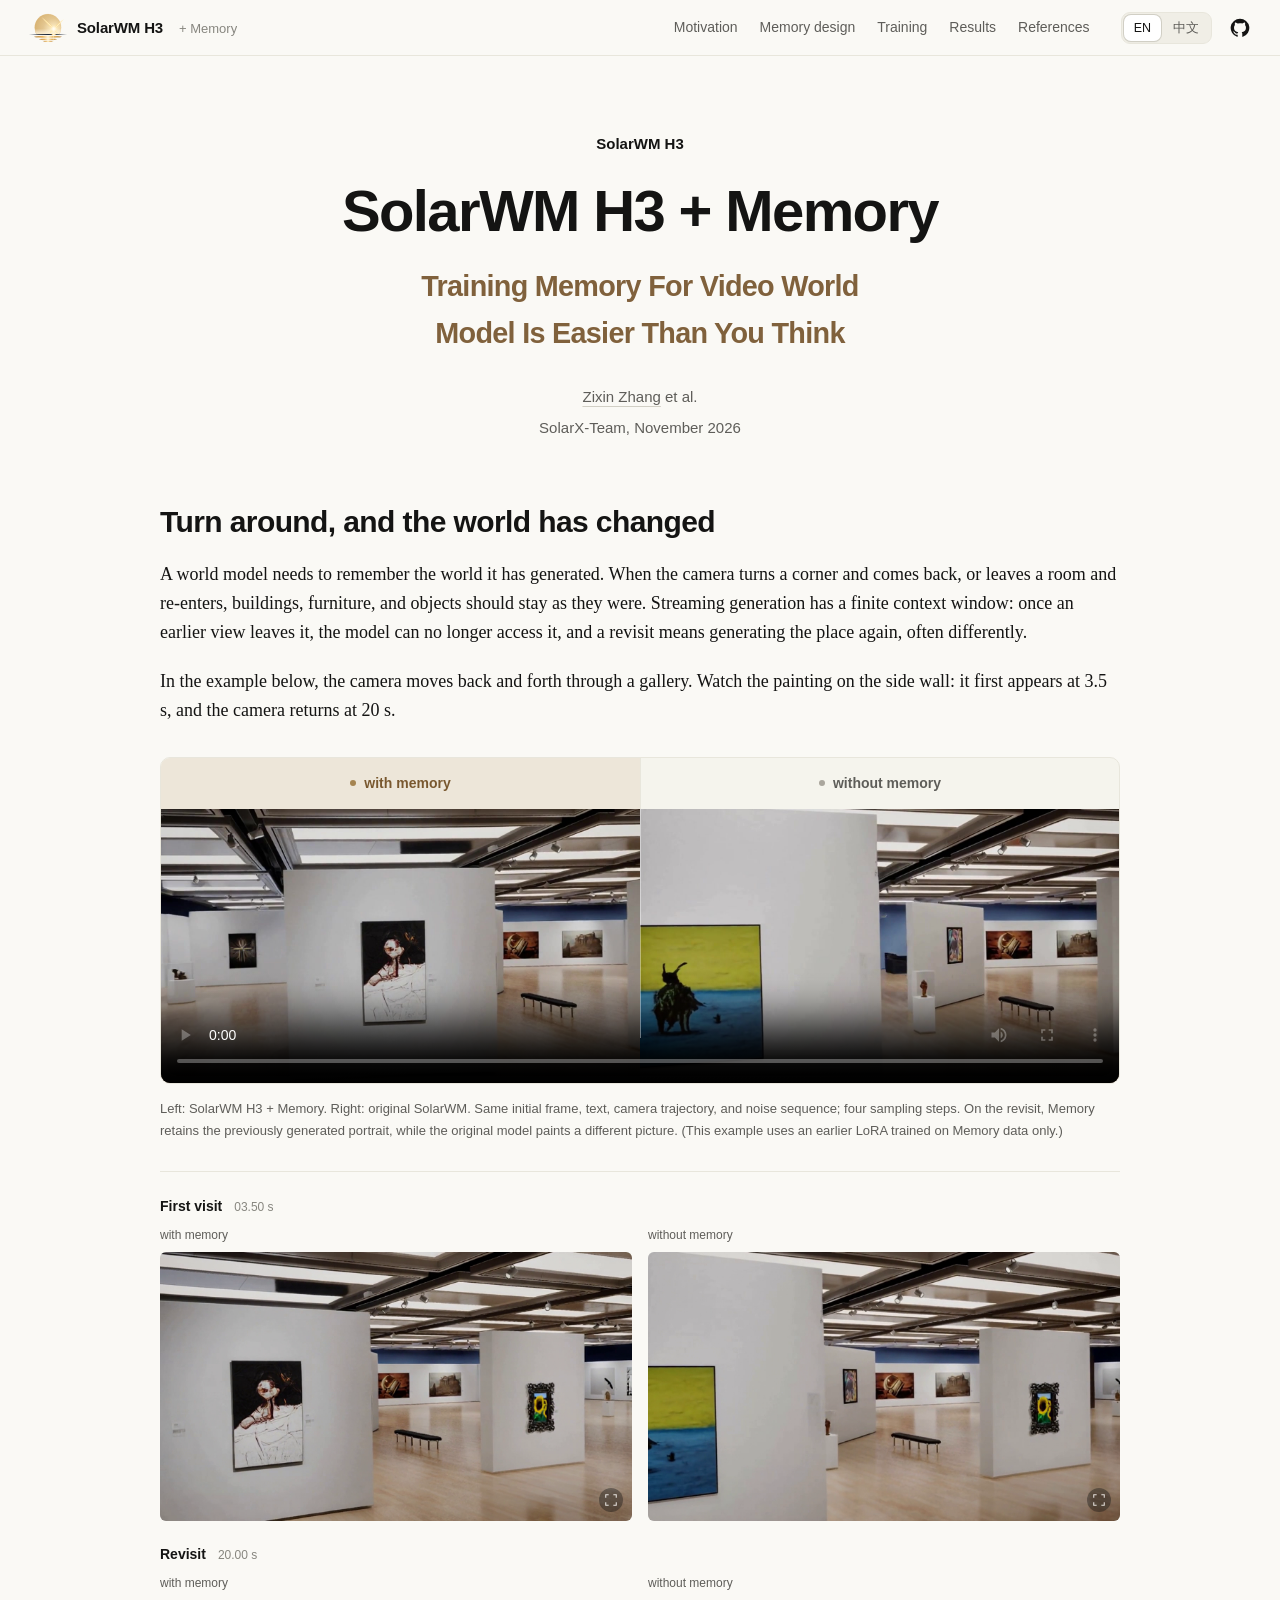
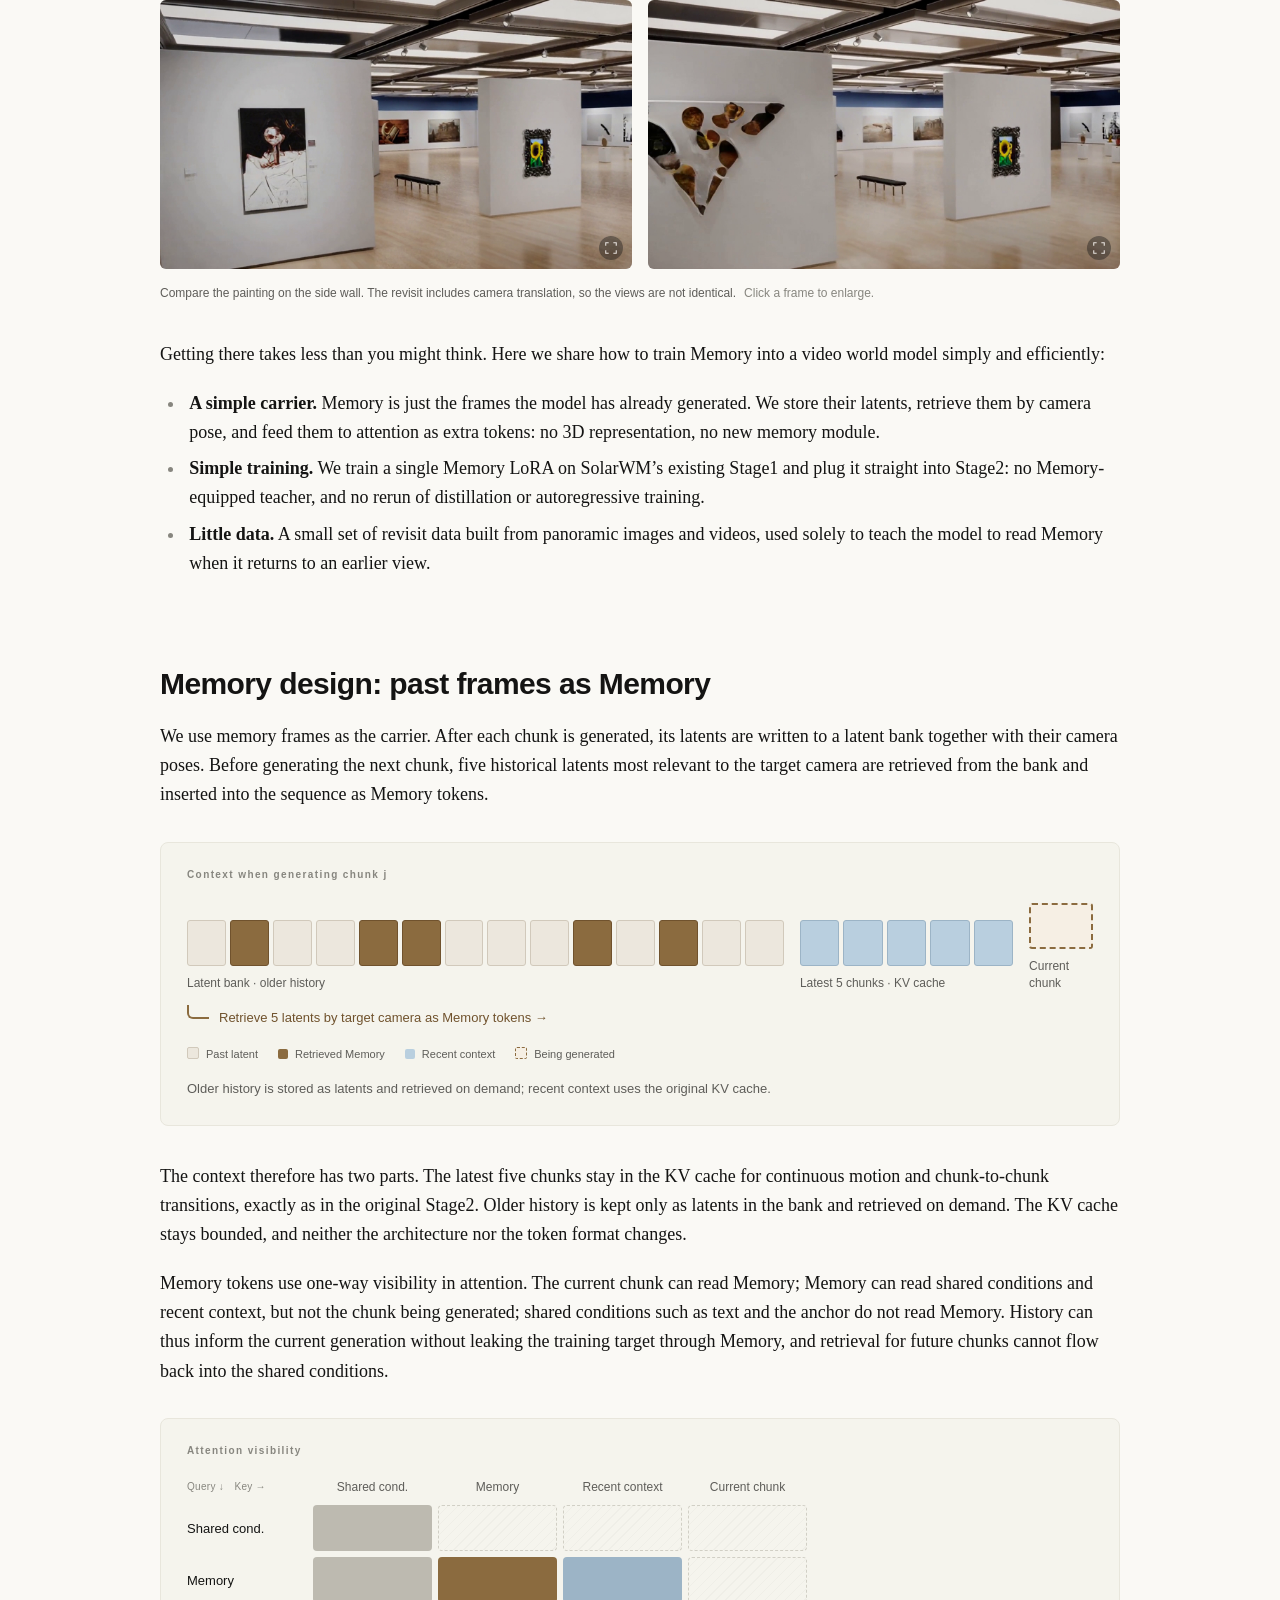
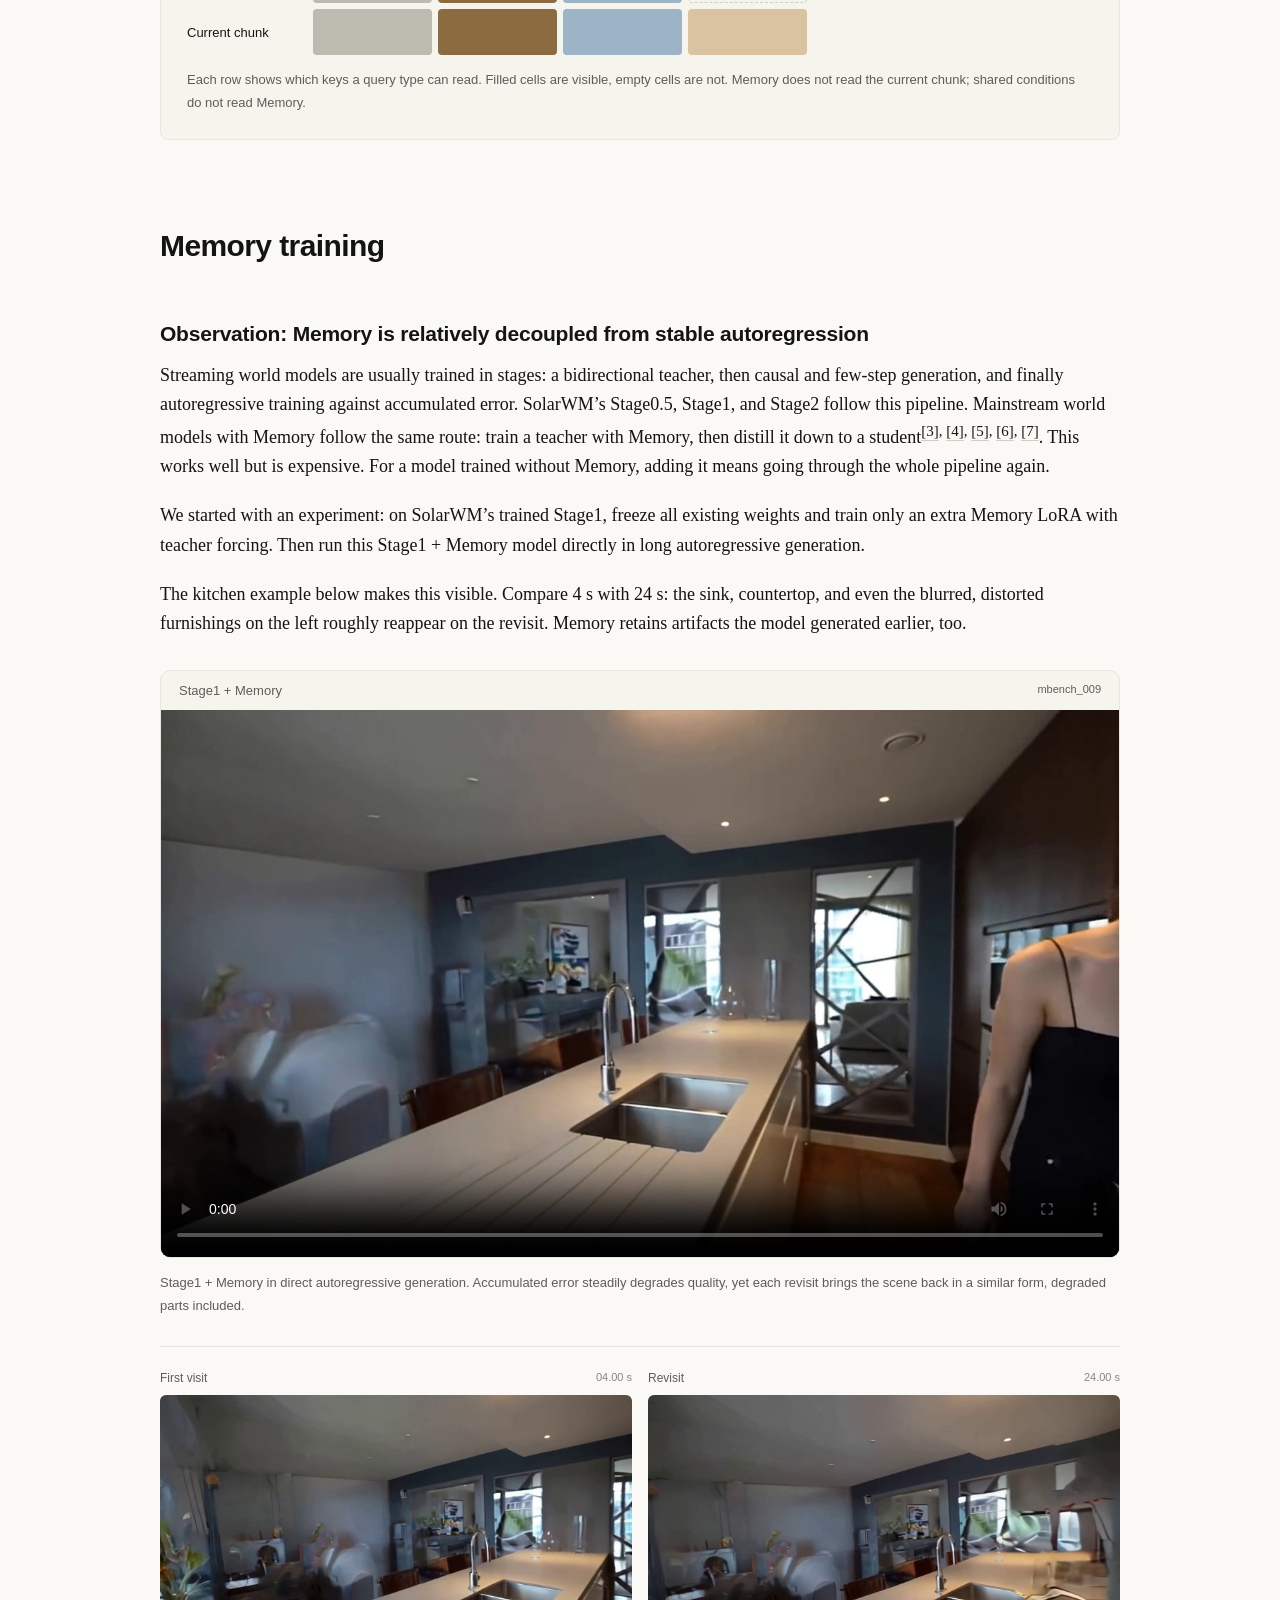
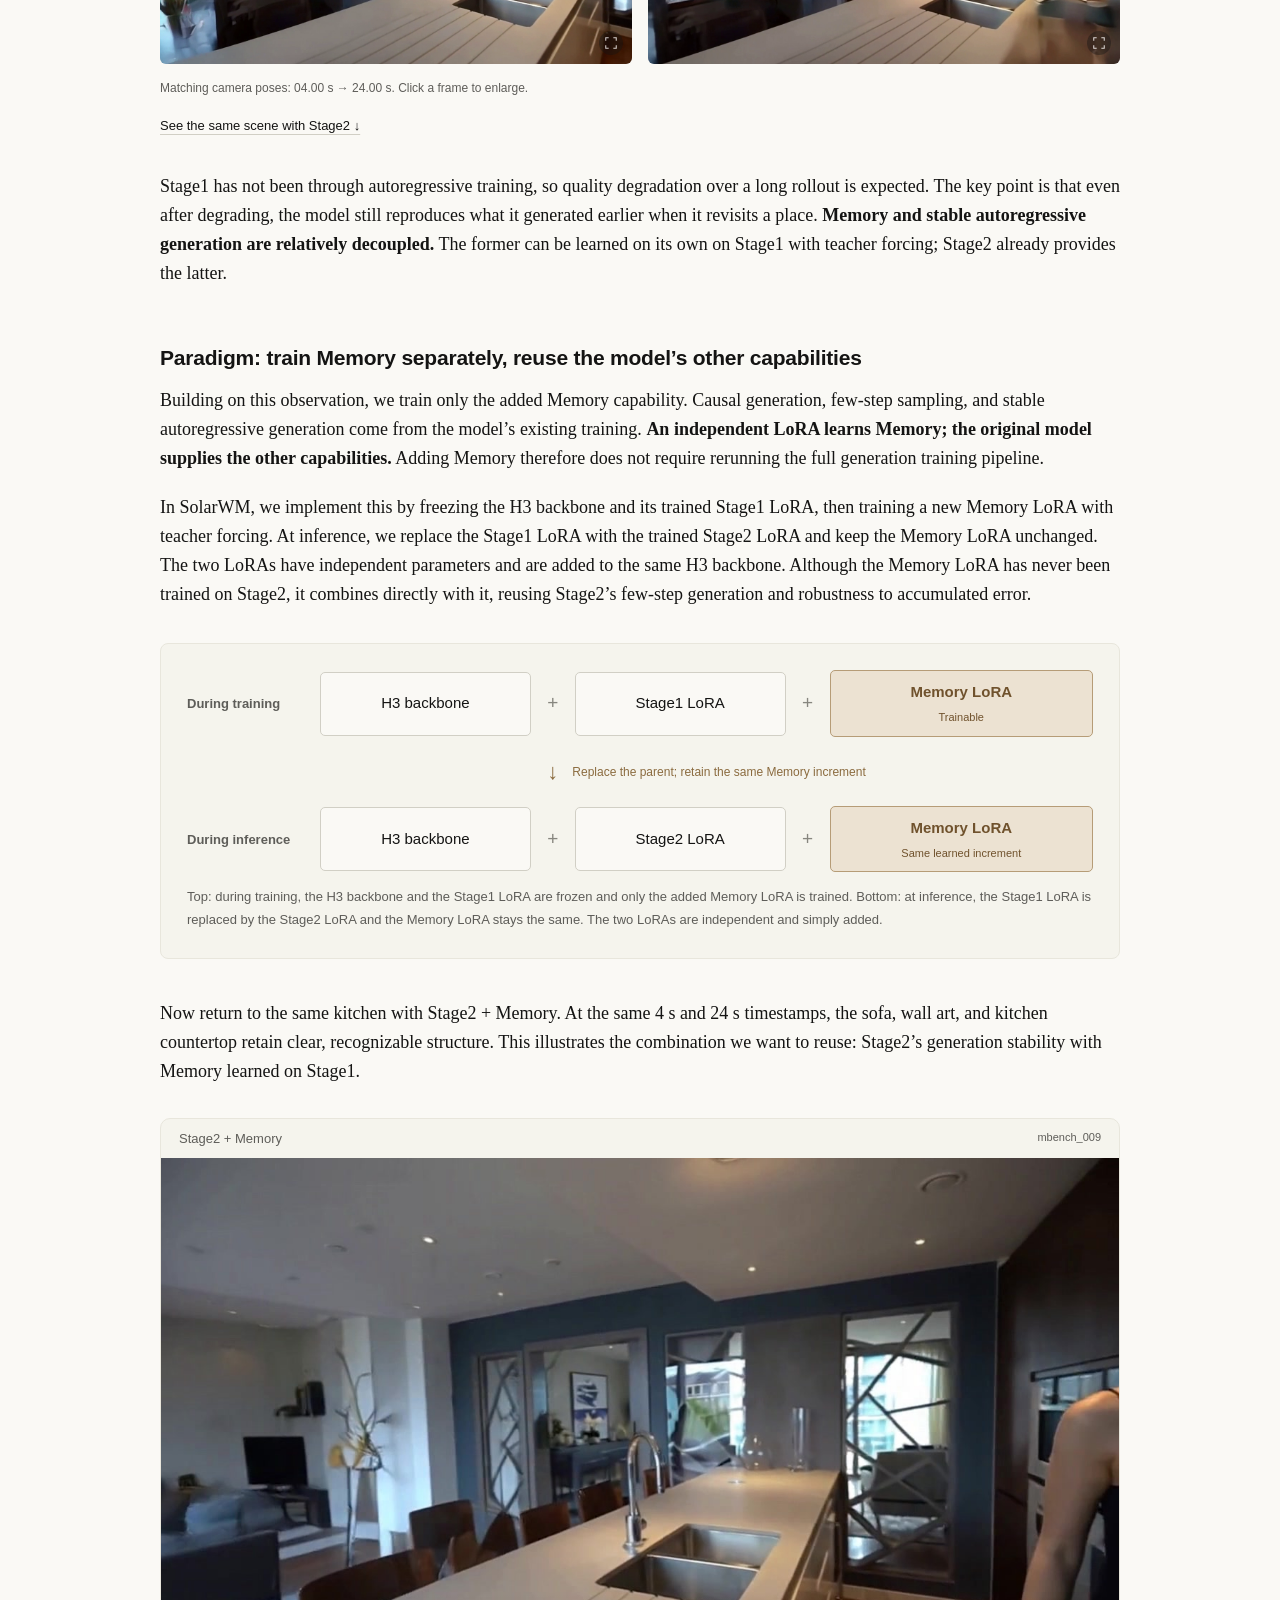
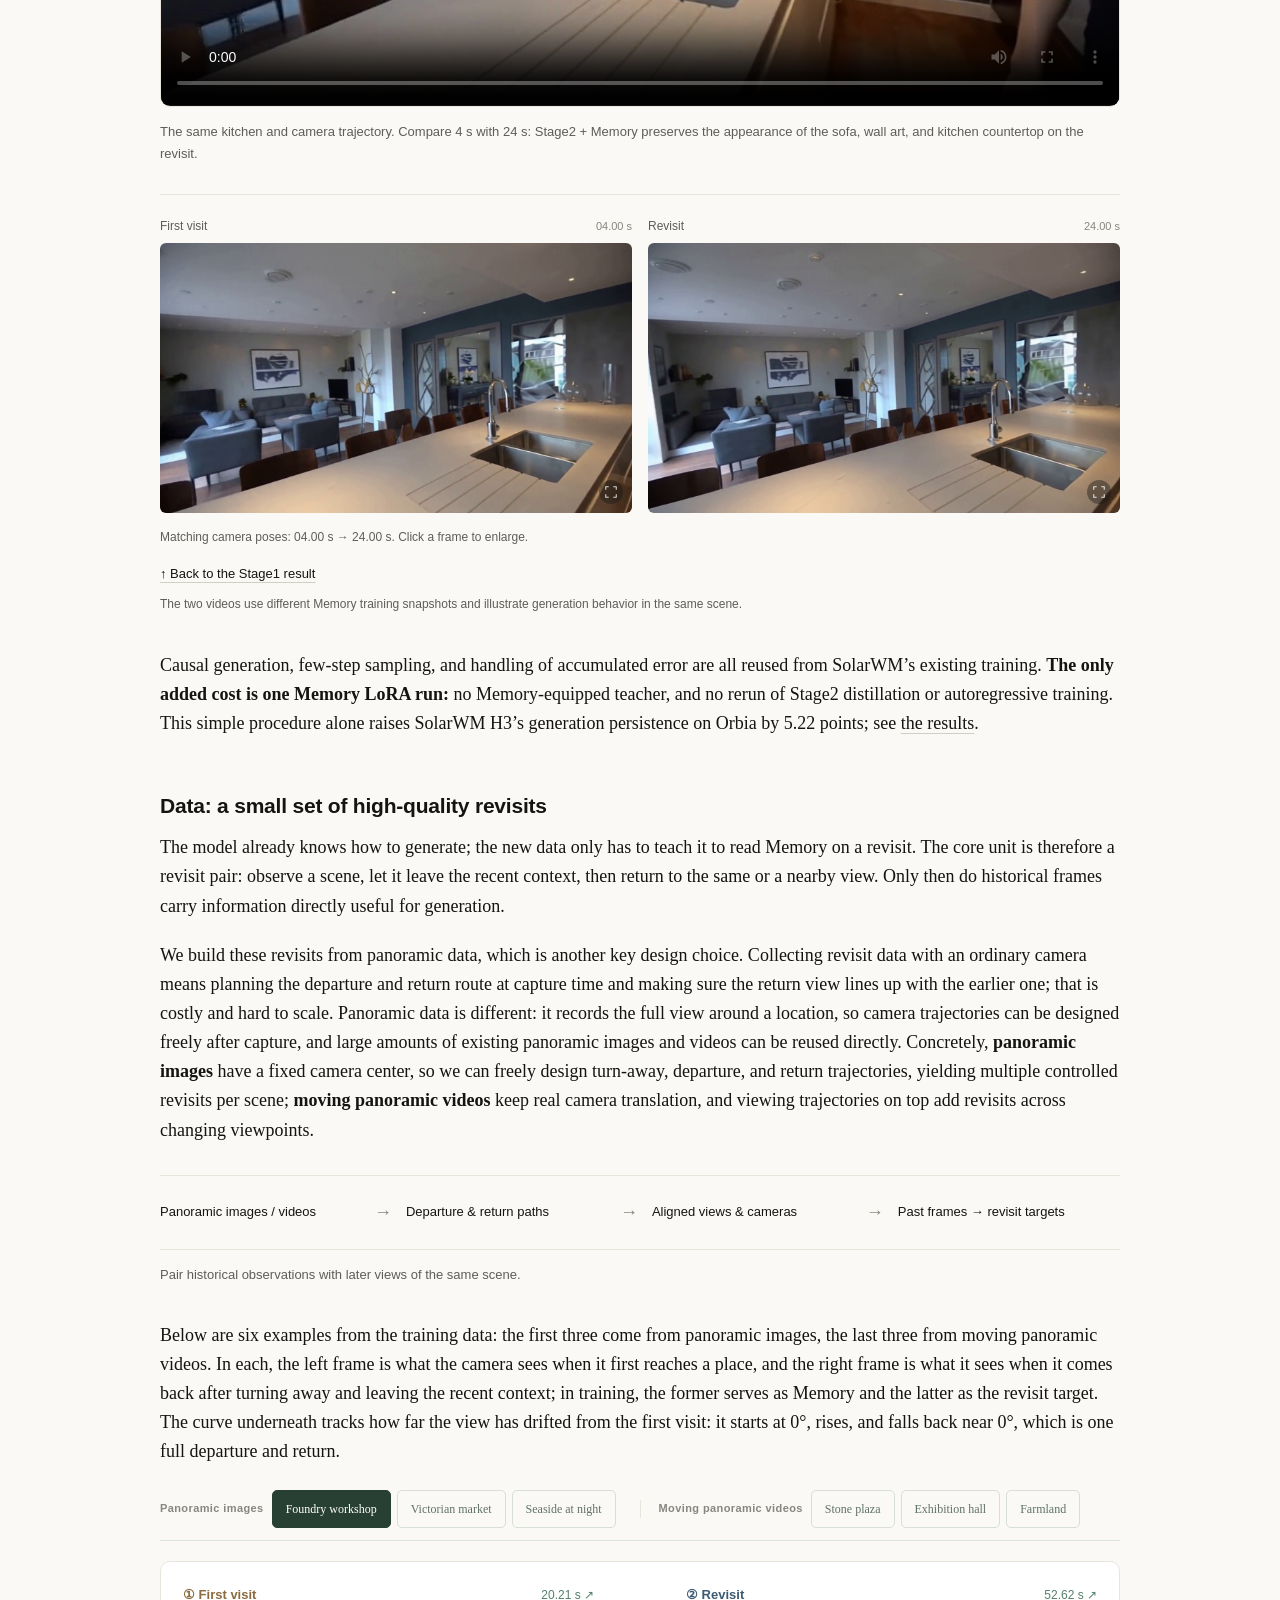
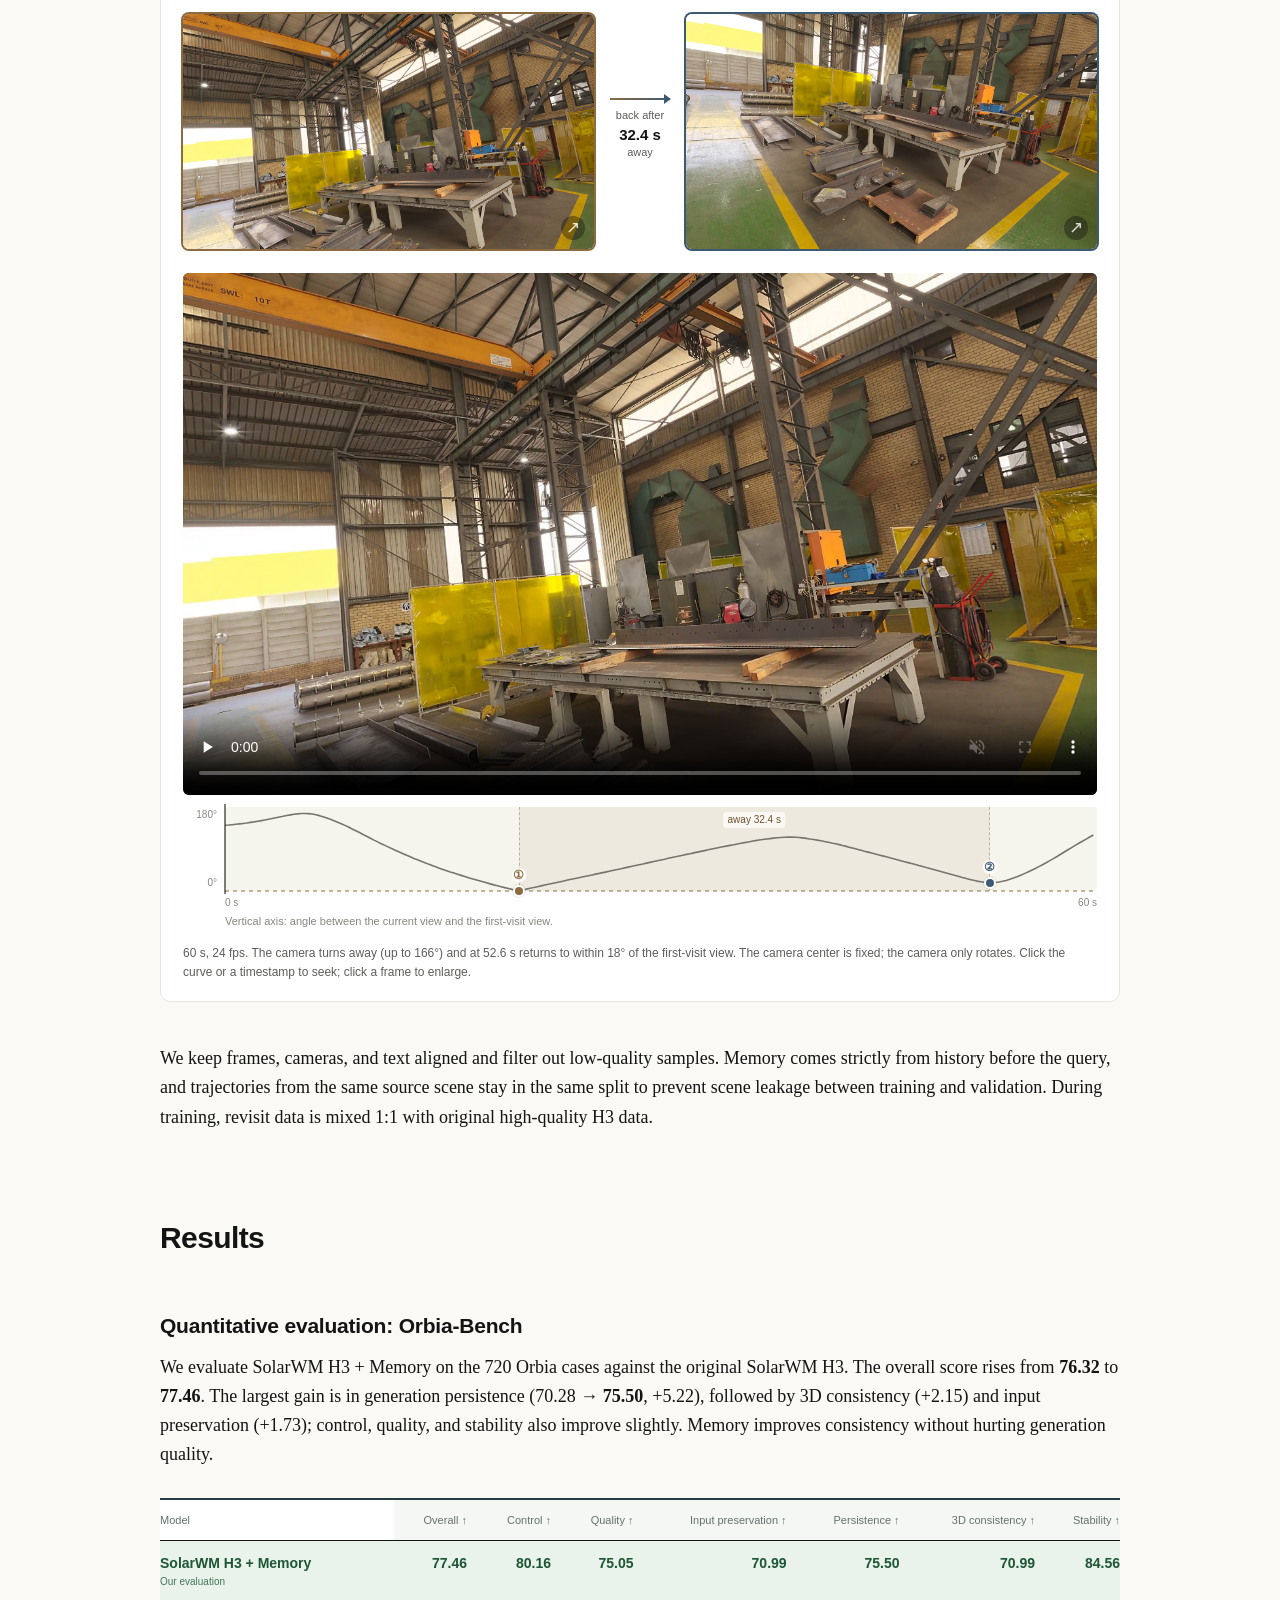
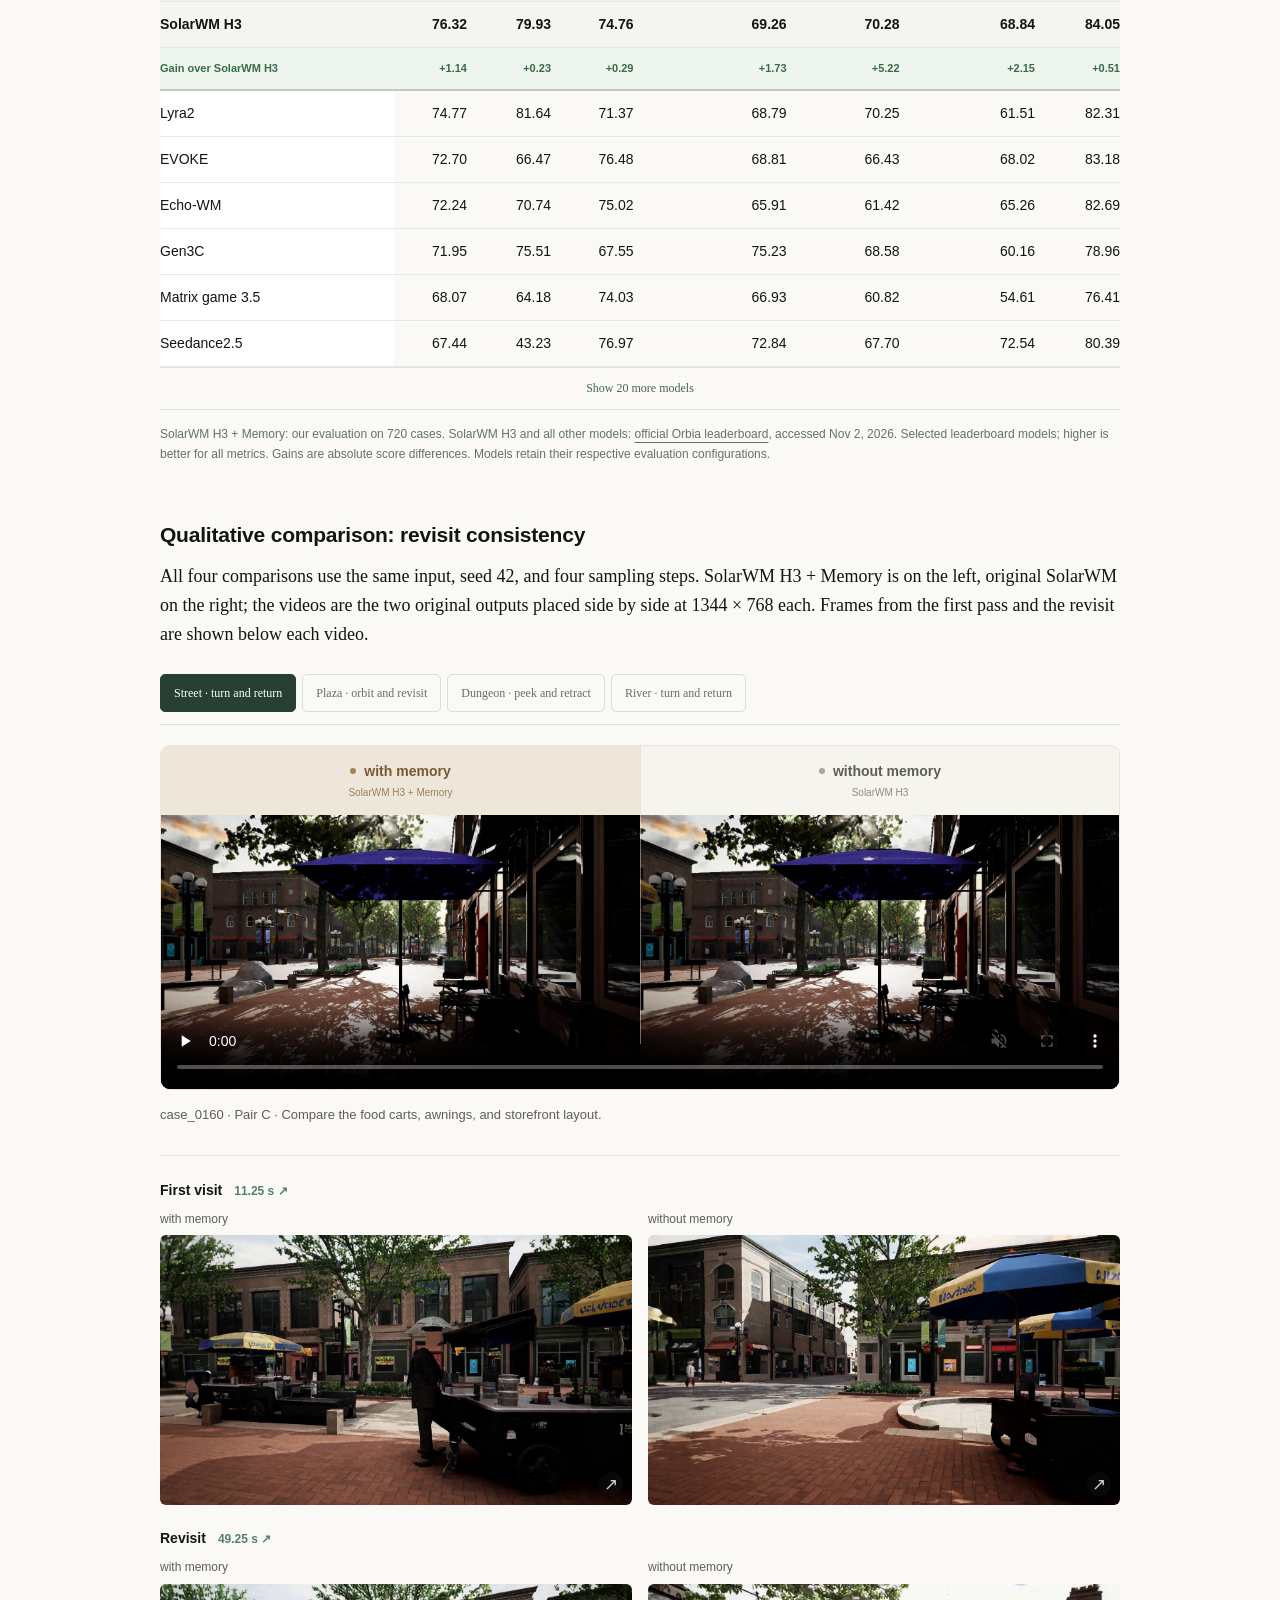
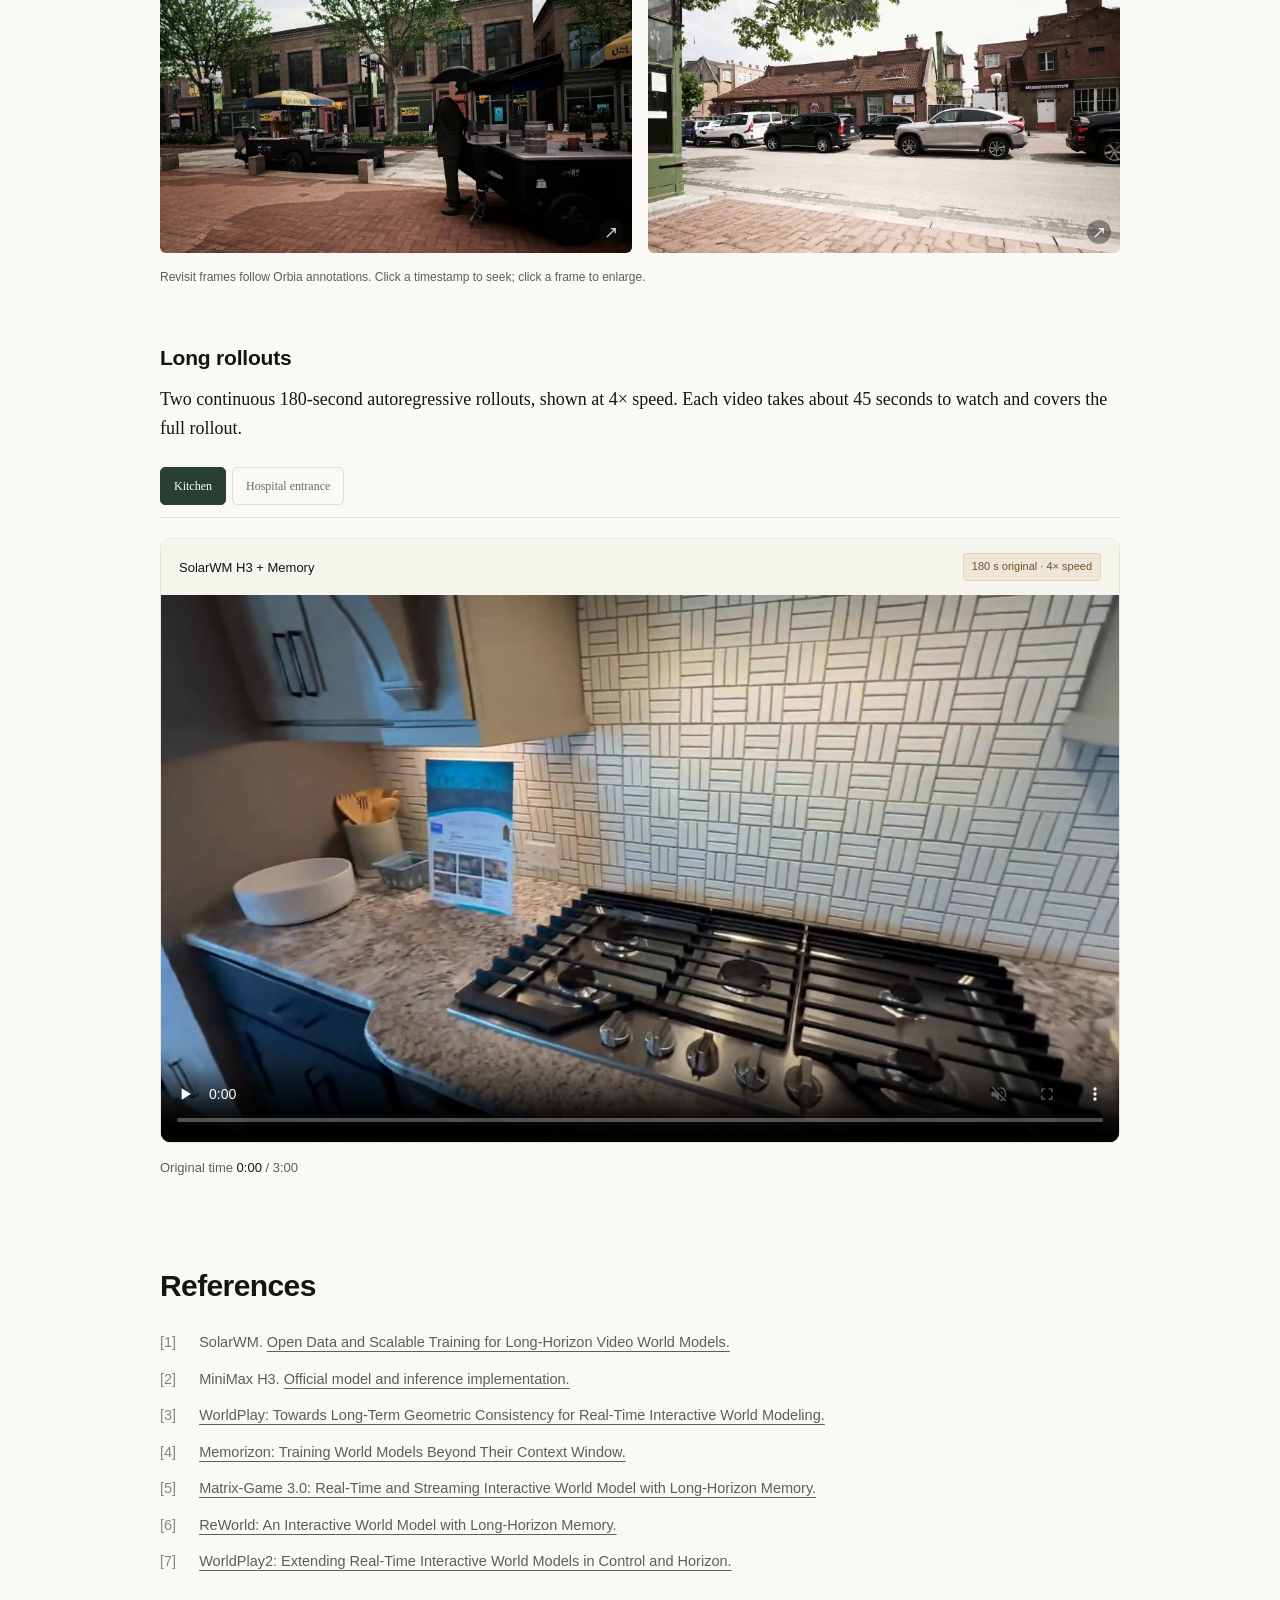
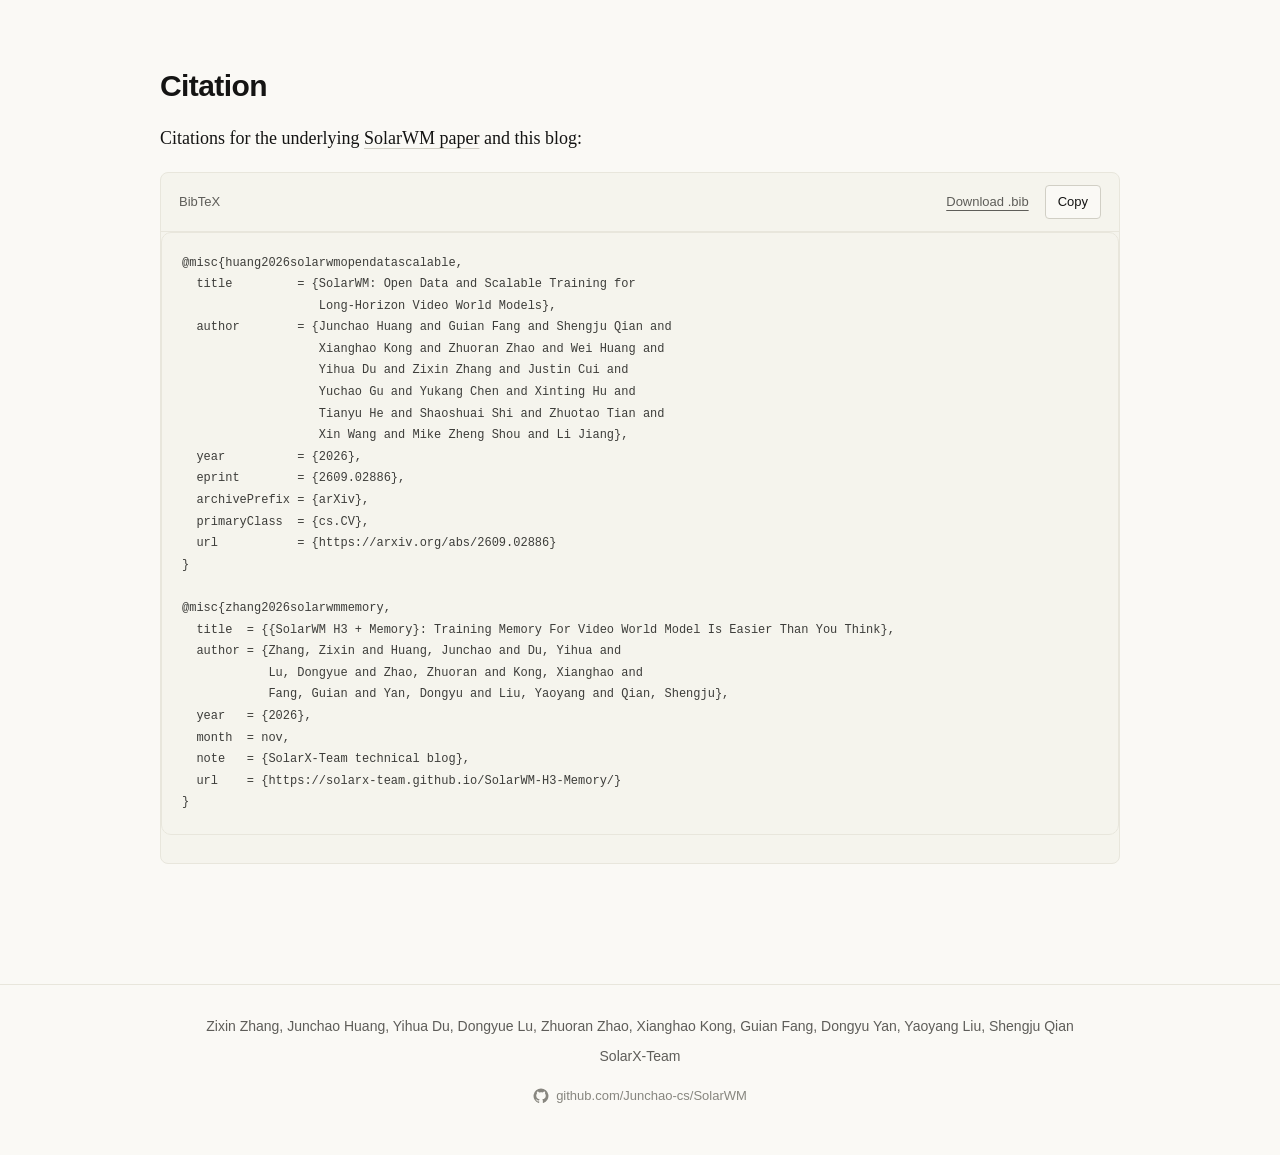
==== commit 2041b679: "Match the other SolarX-Team blogs: English by default, SolarWM H3 naming, shared icon set, GitHub li" ====
--- a/index.html
+++ b/index.html
@@ -1,19 +1,8 @@
-<!doctype html><html lang="zh"><head><meta charset="utf-8"><meta name="viewport" content="width=device-width,initial-scale=1"><title>SolarWM-H3 + Memory — SolarX-Team</title><meta name="author" content="张梓欣、黄俊超、杜壹华、鲁东岳、赵卓然、孔祥浩、方桂安、闫栋宇、刘耀阳、錢湦鉅"><meta name="description" content="SolarWM H3 的空间记忆：回访数据构造、Memory LoRA 训练与在线历史检索。"><link rel="icon" type="image/svg+xml" href="assets/favicon.svg"><link rel="stylesheet" href="assets/reference.css"><link rel="stylesheet" href="assets/memory.css"><script src="assets/app.js" defer></script></head><body id="top" data-language="zh"><a class="skip-link" href="#article">跳到正文</a><header class="topbar"><a class="name" href="#top"><img class="team-logo" src="assets/solarx-team-logo.svg" width="40" height="40" alt="SolarX-Team"><span class="brand-label">SolarWM-H3 <small>+ Memory</small></span></a><nav class="nav" aria-label="主导航"><a href="#motivation">动机</a><a href="#inference">Memory 设计</a><a href="#training">训练</a><a href="#experiments">结果</a><a href="#references">参考资料</a></nav><button class="toc-btn" type="button" aria-expanded="false" aria-controls="contents">☰ 目录</button><div class="segmented" aria-label="Language"><a data-language="en" lang="en" href="en.html" >EN</a><a data-language="zh" lang="zh" href="index.html" aria-current="page">中文</a></div></header><aside class="toc" id="contents"><nav aria-label="目录"><a href="#motivation">动机</a><a href="#inference">Memory 设计</a><a href="#training">训练</a><a class="sub" href="#observation">观察：Memory 与稳定的自回归生成相对解耦</a><a class="sub" href="#paradigm">范式：单独训练 Memory，复用原模型的其他能力</a><a class="sub" href="#data">数据：少量、高质量的回访数据</a><a href="#experiments">结果</a><a class="sub" href="#results">定量评估：Orbia-Bench</a><a class="sub" href="#qualitative">定性对比：回访一致性</a><a class="sub" href="#long-rollout">长时间 Rollout</a><a href="#references">参考资料</a><a href="#citation">引用</a></nav></aside><main><article class="post" id="article"><header class="post-header"><p class="eyebrow">SolarWM H3</p><h1>SolarWM-H3 + Memory</h1><p class="keywords">让视频世界模型学会记忆，比你想象的更简单</p><p class="byline"><span class="author-fold"><a class="author-name" href="https://zixinzhang02.github.io/" target="_blank" rel="noopener noreferrer">张梓欣</a><span class="author-etal"> 等</span><span class="author-rest" id="author-rest" hidden>、<a class="author-name" href="https://junchao-cs.github.io/" target="_blank" rel="noopener noreferrer">黄俊超</a>、<a class="author-name" href="https://hit-perfect.github.io/" target="_blank" rel="noopener noreferrer">杜壹华</a>、<a class="author-name" href="https://dylanorange.github.io/" target="_blank" rel="noopener noreferrer">鲁东岳</a>、<a class="author-name" href="https://alicezrzhao.github.io/" target="_blank" rel="noopener noreferrer">赵卓然</a>、<a class="author-name" href="https://refkxh.github.io/" target="_blank" rel="noopener noreferrer">孔祥浩</a>、<a class="author-name" href="https://enderfga.cn/" target="_blank" rel="noopener noreferrer">方桂安</a>、<a class="author-name" href="https://me.starydy.xyz/" target="_blank" rel="noopener noreferrer">闫栋宇</a>、<a class="author-name" href="https://lazysheeeeeep.github.io/" target="_blank" rel="noopener noreferrer">刘耀阳</a>、<a class="author-name" href="https://thesouthfrog.com/about.me/" target="_blank" rel="noopener noreferrer">錢湦鉅</a></span></span></p><p class="byline team">SolarX-Team · 2026 年 11 月</p></header><section class="article-section" id="motivation"><h2>转个身，世界就变了</h2><p>世界模型需要记住它已经生成的世界。相机转过街角再返回、离开房间再进入时，建筑、家具和物体应当保持原样。流式生成的上下文窗口是有限的：历史画面一旦移出窗口，模型就无法再访问它，回访同一位置时只能重新生成，场景随之发生变化。</p><p>下例中，相机在展厅内往返移动。注意侧墙上的画作：它在 3.5 秒首次出现，相机于 20 秒返回。</p><figure class="video-figure"><div class="video-panel"><div class="comparison-labels"><span class="with-label">with memory</span><span>without memory</span></div><div class="video-surface paired-surface"><video controls playsinline preload="metadata" poster="assets/gallery-comparison.jpg" aria-label="左：SolarWM-H3 + Memory；右：原版 SolarWM。两侧使用相同的首帧、文本、相机轨迹和噪声序列，均为四步采样。回访时，Memory 保留了此前生成的肖像，原版模型则生成了不同的画作。（本例来自早期一版仅用 Memory 数据训练的 LoRA。）"><source src="assets/gallery-comparison.mp4" type="video/mp4"></video></div></div><figcaption>左：SolarWM-H3 + Memory；右：原版 SolarWM。两侧使用相同的首帧、文本、相机轨迹和噪声序列，均为四步采样。回访时，Memory 保留了此前生成的肖像，原版模型则生成了不同的画作。（本例来自早期一版仅用 Memory 数据训练的 LoRA。）</figcaption><div class="visit-panel"><div class="visit-row"><div class="visit-row-title">First visit <span>03.50 s</span></div><div class="visit-grid"><div class="visit-card"><div class="visit-card-label">with memory<span>03.50 s</span></div><button type="button" class="frame-zoom" data-frame="assets/gallery-with-first.png" data-caption="with memory · 03.50 s" aria-label="with memory · 03.50 s — 放大画面"><img src="assets/gallery-with-first.png" width="1344" height="768" loading="lazy" alt="with memory · 03.50 s"><span class="zoom-mark" aria-hidden="true"><svg width="14" height="14" viewBox="0 0 24 24" fill="none" stroke="currentColor" stroke-width="1.8"><path d="M8 3H3v5m13-5h5v5M3 16v5h5m13-5v5h-5"/></svg></span></button></div><div class="visit-card"><div class="visit-card-label">without memory<span>03.50 s</span></div><button type="button" class="frame-zoom" data-frame="assets/gallery-without-first.png" data-caption="without memory · 03.50 s" aria-label="without memory · 03.50 s — 放大画面"><img src="assets/gallery-without-first.png" width="1344" height="768" loading="lazy" alt="without memory · 03.50 s"><span class="zoom-mark" aria-hidden="true"><svg width="14" height="14" viewBox="0 0 24 24" fill="none" stroke="currentColor" stroke-width="1.8"><path d="M8 3H3v5m13-5h5v5M3 16v5h5m13-5v5h-5"/></svg></span></button></div></div></div><div class="visit-row"><div class="visit-row-title">Revisit <span>20.00 s</span></div><div class="visit-grid"><div class="visit-card"><div class="visit-card-label">with memory<span>20.00 s</span></div><button type="button" class="frame-zoom" data-frame="assets/gallery-with-revisit.png" data-caption="with memory · 20.00 s" aria-label="with memory · 20.00 s — 放大画面"><img src="assets/gallery-with-revisit.png" width="1344" height="768" loading="lazy" alt="with memory · 20.00 s"><span class="zoom-mark" aria-hidden="true"><svg width="14" height="14" viewBox="0 0 24 24" fill="none" stroke="currentColor" stroke-width="1.8"><path d="M8 3H3v5m13-5h5v5M3 16v5h5m13-5v5h-5"/></svg></span></button></div><div class="visit-card"><div class="visit-card-label">without memory<span>20.00 s</span></div><button type="button" class="frame-zoom" data-frame="assets/gallery-without-revisit.png" data-caption="without memory · 20.00 s" aria-label="without memory · 20.00 s — 放大画面"><img src="assets/gallery-without-revisit.png" width="1344" height="768" loading="lazy" alt="without memory · 20.00 s"><span class="zoom-mark" aria-hidden="true"><svg width="14" height="14" viewBox="0 0 24 24" fill="none" stroke="currentColor" stroke-width="1.8"><path d="M8 3H3v5m13-5h5v5M3 16v5h5m13-5v5h-5"/></svg></span></button></div></div></div><p class="visit-note">对照侧墙上的画作。回访带有相机平移，两次视角并不完全重合。<span>点击帧图放大。</span></p></div></figure><p>要做到这一点，并不需要复杂的设计。我们在这里分享如何简单高效地给 Video World Model 训练出 Memory 能力：</p><ul><li><strong>载体简单：</strong>Memory 就是模型自己生成过的历史帧。我们把这些帧的 latent 存下来，按相机位姿检索，作为额外的 token 送入 attention；不引入 3D 表示，也不新增记忆模块。</li><li><strong>训练简单：</strong>只在 SolarWM 现有的 Stage1 上训练一份 Memory LoRA，训完直接接到 Stage2 上使用；不需要带 Memory 的 teacher，也不必重跑蒸馏和自回归训练。</li><li><strong>数据精简：</strong>只用少量由全景图片和全景视频构造的回访（revisit）数据，专门教模型在回到旧视角时读取 Memory。</li></ul></section>
-<section class="article-section" id="inference"><h2>Memory 设计：历史帧即 Memory</h2><p>我们采用 memory frame 作为 Memory 的载体。每生成完一个 chunk，就把它的 latent 连同相机位姿写入一个 latent bank。生成下一个 chunk 前，根据目标相机从 bank 中检索 5 个与当前视角最相关的历史 latent，作为 Memory token 拼入序列。</p><figure class="ctx-figure"><div class="small-label">生成第 j 个 chunk 时的上下文</div><div class="ctx-track"><div class="ctx-group ctx-bank"><div class="ctx-cells"><i class="b"></i><i class="b hit"></i><i class="b"></i><i class="b"></i><i class="b hit"></i><i class="b hit"></i><i class="b"></i><i class="b"></i><i class="b"></i><i class="b hit"></i><i class="b"></i><i class="b hit"></i><i class="b"></i><i class="b"></i></div><span>Latent bank · 更早的历史</span></div><div class="ctx-group ctx-recent"><div class="ctx-cells"><i class="r"></i><i class="r"></i><i class="r"></i><i class="r"></i><i class="r"></i></div><span>近期 5 个 chunk · KV cache</span></div><div class="ctx-group ctx-current"><div class="ctx-cells"><i class="c"></i></div><span>当前 chunk</span></div></div><div class="ctx-retrieve"><span class="ctx-retrieve-line" aria-hidden="true"></span><span class="ctx-retrieve-text">按目标相机检索 5 个 latent，作为 Memory token →</span></div><div class="ctx-legend"><span class="lg-b">历史 latent</span><span class="lg-h">检索到的 Memory</span><span class="lg-r">近期上下文</span><span class="lg-c">当前生成</span></div><figcaption>远期历史存为 latent、按需检索；近期上下文沿用原有的 KV cache。</figcaption></figure><p>上下文因此分为两部分。最近 5 个 chunk 保留在 KV cache 中，负责运动的连续性和 chunk 之间的衔接，这与原版 Stage2 完全一致。更早的历史只以 latent 的形式存放在 bank 中，按需取用。KV cache 的大小始终有界，模型结构和 token 形式也都不需要改变。</p><p>Memory token 在 attention 中采用单向可见性。当前 chunk 可以读取 Memory；Memory 可以读取共享条件和近期上下文，但读不到当前正在生成的 chunk；文本、anchor 等共享条件则不读取 Memory。这样既能让历史为当前生成提供参考，又能避免训练时目标画面经由 Memory 泄漏，也避免未来 chunk 的检索结果反向影响共享条件。</p><figure class="mask-figure"><div class="small-label">Attention 可见性</div><div class="mask-grid" role="table" aria-label="Attention 可见性"><div class="mask-row" role="row"><span class="mask-corner" role="columnheader">Query ↓　Key →</span><span class="mask-col k-s" role="columnheader">共享条件</span><span class="mask-col k-m" role="columnheader">Memory</span><span class="mask-col k-r" role="columnheader">近期上下文</span><span class="mask-col k-c" role="columnheader">当前 chunk</span></div><div class="mask-row" role="row"><span class="mask-rowhead q-s" role="rowheader">共享条件</span><span class="mask-cell on k-s" role="cell" aria-label="可见"></span><span class="mask-cell off" role="cell" aria-label="不可见"></span><span class="mask-cell off" role="cell" aria-label="不可见"></span><span class="mask-cell off" role="cell" aria-label="不可见"></span></div><div class="mask-row" role="row"><span class="mask-rowhead q-m" role="rowheader">Memory</span><span class="mask-cell on k-s" role="cell" aria-label="可见"></span><span class="mask-cell on k-m" role="cell" aria-label="可见"></span><span class="mask-cell on k-r" role="cell" aria-label="可见"></span><span class="mask-cell off" role="cell" aria-label="不可见"></span></div><div class="mask-row" role="row"><span class="mask-rowhead q-c" role="rowheader">当前 chunk</span><span class="mask-cell on k-s" role="cell" aria-label="可见"></span><span class="mask-cell on k-m" role="cell" aria-label="可见"></span><span class="mask-cell on k-r" role="cell" aria-label="可见"></span><span class="mask-cell on k-c" role="cell" aria-label="可见"></span></div></div><figcaption>每一行表示一类 query 可以读取哪些 key。实心格为可见，空格为不可见。Memory 不读取当前 chunk，共享条件不读取 Memory。</figcaption></figure></section>
-<section class="article-section" id="training"><h2>Memory训练</h2><h3 id="observation" class="toc-anchor">观察：Memory 与稳定的自回归生成相对解耦</h3><p>流式世界模型通常分阶段训练：先训练双向 teacher，再学习因果生成和少步生成，最后通过自回归训练缓解误差累积。SolarWM 的 Stage0.5、Stage1、Stage2 对应的正是这一流程。主流带 Memory 的世界模型也沿用这一路线：先训练带 Memory 的 teacher，再将能力逐级蒸馏到 student<sup><a href="#ref-3" title="WorldPlay">[3]</a>, <a href="#ref-4" title="Memorizon">[4]</a>, <a href="#ref-5" title="Matrix-Game 3.0">[5]</a>, <a href="#ref-6" title="ReWorld">[6]</a>, <a href="#ref-7" title="WorldPlay2">[7]</a></sup>。这条路线效果很好，但成本很高。对于一个最初没有 Memory 的模型，补上 Memory 就意味着把整条流程重新走一遍。</p><p>我们首先做了一个实验：在 SolarWM 已训练好的 Stage1 上冻结全部原有权重，只额外训练一份 Memory LoRA（teacher forcing）。然后直接用这个 Stage1 + Memory 模型做长时间自回归生成。</p><p>下面的厨房 case 展示了这一点。对照第 4 秒和第 24 秒：水槽、台面，以及左侧已经模糊变形的陈设，在回访时都能大致对应上。Memory 保留下来的，也包括模型此前生成的瑕疵。</p><figure class="video-figure stage-transfer-example" id="stage1-transfer-example"><div class="video-panel"><div class="single-video-label">Stage1 + Memory<span>mbench_009</span></div><div class="video-surface"><video controls playsinline preload="metadata" poster="assets/stage-transfer-20261103/stage1-mbench-009.jpg" aria-label="Stage1 + Memory · mbench_009"><source src="assets/stage-transfer-20261103/stage1-mbench-009.mp4" type="video/mp4"></video></div></div><figcaption>Stage1 + Memory 的直接自回归生成。误差累积使画质持续退化，但每次回访，场景都以相近的样子重现，包括已经退化的部分。</figcaption><div class="visit-panel"><div class="visit-grid"><div class="visit-card"><div class="visit-card-label">First visit<span>04.00 s</span></div><button type="button" class="frame-zoom" data-frame="assets/stage-transfer-20261103/stage1-mbench-009-first-04s.png" data-caption="First visit · 04.00 s" aria-label="First visit · 04.00 s — 放大画面"><img src="assets/stage-transfer-20261103/stage1-mbench-009-first-04s.png" width="1344" height="768" loading="lazy" alt="First visit · 04.00 s"><span class="zoom-mark" aria-hidden="true"><svg width="14" height="14" viewBox="0 0 24 24" fill="none" stroke="currentColor" stroke-width="1.8"><path d="M8 3H3v5m13-5h5v5M3 16v5h5m13-5v5h-5"/></svg></span></button></div><div class="visit-card"><div class="visit-card-label">Revisit<span>24.00 s</span></div><button type="button" class="frame-zoom" data-frame="assets/stage-transfer-20261103/stage1-mbench-009-revisit-24s.png" data-caption="Revisit · 24.00 s" aria-label="Revisit · 24.00 s — 放大画面"><img src="assets/stage-transfer-20261103/stage1-mbench-009-revisit-24s.png" width="1344" height="768" loading="lazy" alt="Revisit · 24.00 s"><span class="zoom-mark" aria-hidden="true"><svg width="14" height="14" viewBox="0 0 24 24" fill="none" stroke="currentColor" stroke-width="1.8"><path d="M8 3H3v5m13-5h5v5M3 16v5h5m13-5v5h-5"/></svg></span></button></div></div><p class="visit-note">相同相机位姿：04.00 s → 24.00 s。点击帧图放大。</p></div><p class="stage-example-link"><a href="#stage2-transfer-example">查看同一场景的 Stage2 结果 ↓</a></p></figure><p>Stage1 尚未经过自回归训练，长时间 rollout 下画质退化在预期之中。关键在于，即使画质已经退化，模型仍能在回访时复现自己生成过的内容。<strong>这表明 Memory 能力与稳定的自回归生成能力是相对解耦的。</strong>前者可以在 Stage1 上通过 teacher forcing 单独学习，后者已由 Stage2 提供。</p><h3 id="paradigm" class="toc-anchor">范式：单独训练 Memory，复用原模型的其他能力</h3><p>基于这一观察，我们只单独训练新增的 Memory 能力。原模型已经学会的因果生成、少步采样和稳定自回归生成，直接复用已有训练结果。<strong>Memory 用一份独立的 LoRA 学习，其他能力由原模型提供。</strong>这样，补上 Memory 就不必把整条生成训练流程重新走一遍。</p><p>在 SolarWM 上，具体做法是：冻结 H3 backbone 和已有的 Stage1 LoRA，用 teacher forcing 训练一份新的 Memory LoRA。推理时，将 Stage1 LoRA 换成已经训练好的 Stage2 LoRA，Memory LoRA 原样保留。两份 LoRA 参数独立，各自叠加到同一个 H3 backbone 上。Memory LoRA 没有在 Stage2 上训练过，却可以直接与它组合，从而复用 Stage2 已有的少步生成和抗误差累积能力。</p><figure class="transfer-figure"><div class="transfer-row"><span class="transfer-label">训练时</span><div class="transfer-weights"><span class="base-weight">H3 backbone</span><b>+</b><span class="parent-weight">Stage1 LoRA</span><b>+</b><span class="memory-weight">Memory LoRA<small>可训练</small></span></div></div><div class="transfer-arrow">↓ <span>替换父 LoRA，保留同一份 Memory 增量</span></div><div class="transfer-row"><span class="transfer-label">推理时</span><div class="transfer-weights"><span class="base-weight">H3 backbone</span><b>+</b><span class="parent-weight">Stage2 LoRA</span><b>+</b><span class="memory-weight">Memory LoRA<small>同一份增量</small></span></div></div><figcaption>上：训练时，H3 backbone 与 Stage1 LoRA 冻结，只训练新增的 Memory LoRA。下：推理时，Stage1 LoRA 被替换为 Stage2 LoRA，Memory LoRA 保持不变。两份 LoRA 相互独立，直接相加。</figcaption></figure><p>再看同一个厨房 case，这次使用 Stage2 + Memory。对照同样的第 4 秒和第 24 秒，沙发、墙上的挂画和厨房台面都保持了清晰、可辨认的结构。这个例子展示了我们希望复用的组合：Stage2 的生成稳定性，加上在 Stage1 上学到的 Memory 能力。</p><figure class="video-figure stage-transfer-example" id="stage2-transfer-example"><div class="video-panel"><div class="single-video-label">Stage2 + Memory<span>mbench_009</span></div><div class="video-surface"><video controls playsinline preload="metadata" poster="assets/stage-transfer-20261103/stage2-mbench-009.jpg" aria-label="Stage2 + Memory · mbench_009"><source src="assets/stage-transfer-20261103/stage2-mbench-009.mp4" type="video/mp4"></video></div></div><figcaption>同一厨房场景、同一相机轨迹。对照第 4 秒与第 24 秒，Stage2 + Memory 在回访时保留了沙发、墙上挂画和厨房台面的外观。</figcaption><div class="visit-panel"><div class="visit-grid"><div class="visit-card"><div class="visit-card-label">First visit<span>04.00 s</span></div><button type="button" class="frame-zoom" data-frame="assets/stage-transfer-20261103/stage2-mbench-009-first-04s.png" data-caption="First visit · 04.00 s" aria-label="First visit · 04.00 s — 放大画面"><img src="assets/stage-transfer-20261103/stage2-mbench-009-first-04s.png" width="1344" height="768" loading="lazy" alt="First visit · 04.00 s"><span class="zoom-mark" aria-hidden="true"><svg width="14" height="14" viewBox="0 0 24 24" fill="none" stroke="currentColor" stroke-width="1.8"><path d="M8 3H3v5m13-5h5v5M3 16v5h5m13-5v5h-5"/></svg></span></button></div><div class="visit-card"><div class="visit-card-label">Revisit<span>24.00 s</span></div><button type="button" class="frame-zoom" data-frame="assets/stage-transfer-20261103/stage2-mbench-009-revisit-24s.png" data-caption="Revisit · 24.00 s" aria-label="Revisit · 24.00 s — 放大画面"><img src="assets/stage-transfer-20261103/stage2-mbench-009-revisit-24s.png" width="1344" height="768" loading="lazy" alt="Revisit · 24.00 s"><span class="zoom-mark" aria-hidden="true"><svg width="14" height="14" viewBox="0 0 24 24" fill="none" stroke="currentColor" stroke-width="1.8"><path d="M8 3H3v5m13-5h5v5M3 16v5h5m13-5v5h-5"/></svg></span></button></div></div><p class="visit-note">相同相机位姿：04.00 s → 24.00 s。点击帧图放大。</p></div><p class="stage-example-link"><a href="#stage1-transfer-example">↑ 回看 Stage1 结果</a></p><p class="stage-example-note">两段视频采用不同的 Memory 训练快照，用于展示同一场景下的生成行为。</p></figure><p>因果生成、少步采样和误差累积的处理全部复用 SolarWM 已有的训练结果。<strong>新增成本只有一次 Memory LoRA 训练</strong>：不训练带 Memory 的 teacher，也不重跑 Stage2 的蒸馏和自回归训练。就是这样简单的做法，已经能让 SolarWM-H3 在 Orbia 上的生成持续性提升 5.22 分，详见<a href="#results">结果部分</a>。</p><h3 id="data" class="toc-anchor">数据：少量、高质量的回访数据</h3><p>模型本身已经具备生成能力，新增数据只需要教会它一件事：回访时读取 Memory。因此数据的核心是 revisit pair：先观察一处场景，使其移出近期上下文，再回到相同或相近的视角。只有在这种情况下，历史画面才对当前生成具有直接的信息价值。</p><p>我们用全景数据来构造这种回访关系，这也是我们方法中的一个关键设计。如果用普通相机采集 revisit 数据，需要在拍摄时就规划好离开与返回的路线，并保证回访的视角与之前对得上，采集成本高，也难以规模化。全景数据则不同：它记录了一个位置周围的完整视野，相机轨迹可以在采集之后再任意设计，因此可以直接复用大量现有的全景图片和视频。具体来说，<strong>全景图片</strong>的相机中心固定，可以自由设计转开、离开和返回的轨迹，同一场景能产生多组受控的回访；<strong>移动全景视频</strong>保留了真实的相机平移，在此基础上叠加视角轨迹，补充视点变化下的回访。</p><figure class="data-figure"><div class="data-flow"><span>全景图片 / 视频</span><b aria-hidden="true">→</b><span>设计离开与回访轨迹</span><b aria-hidden="true">→</b><span>对齐画面与相机</span><b aria-hidden="true">→</b><span>历史帧 → 回访监督</span></div><figcaption>从同一场景构造具有对应关系的历史观察与后续视角。</figcaption></figure><p>下面是训练数据中的六个例子，前三个来自全景图片，后三个来自移动全景视频。每个例子中，左图是相机第一次看到某处时的画面，右图是相机转开、离开近期上下文之后再回到这里时的画面；训练时，前者作为 Memory，后者作为回访监督。下方的曲线记录了相机视角相对首次观察的偏离：曲线从 0° 出发、升高，再回落到 0° 附近，就是一次完整的离开与回访。</p><div class="case-gallery revisit-gallery"><div class="case-tabs" role="tablist" aria-label="选择案例"><span class="tab-group-label" role="presentation">全景图片</span><button type="button" class="case-tab" role="tab" id="tab-revisit-static-industrial-workshop-foundry" aria-controls="panel-revisit-static-industrial-workshop-foundry" aria-selected="true" tabindex="0">铸造车间</button><button type="button" class="case-tab" role="tab" id="tab-revisit-static-leadenhall-market" aria-controls="panel-revisit-static-leadenhall-market" aria-selected="false" tabindex="-1">维多利亚市场</button><button type="button" class="case-tab" role="tab" id="tab-revisit-static-ambientcg" aria-controls="panel-revisit-static-ambientcg" aria-selected="false" tabindex="-1">海滨夜景</button><span class="tab-group-label" role="presentation">移动全景视频</span><button type="button" class="case-tab" role="tab" id="tab-revisit-moving-pano-1217" aria-controls="panel-revisit-moving-pano-1217" aria-selected="false" tabindex="-1">石阶广场</button><button type="button" class="case-tab" role="tab" id="tab-revisit-moving-pano-1084" aria-controls="panel-revisit-moving-pano-1084" aria-selected="false" tabindex="-1">展厅</button><button type="button" class="case-tab" role="tab" id="tab-revisit-moving-pano-1088" aria-controls="panel-revisit-moving-pano-1088" aria-selected="false" tabindex="-1">农田</button></div><div class="case-panel" role="tabpanel" id="panel-revisit-static-industrial-workshop-foundry" aria-labelledby="tab-revisit-static-industrial-workshop-foundry"><figure class="rv-figure"><div class="rv-pair"><div class="rv-frame rv-first"><div class="rv-frame-head"><span class="rv-tag">① 首次观察</span><button type="button" class="seek-frame" data-time="20.208333333333332">20.21 s ↗</button></div><button type="button" class="frame-zoom" data-frame="assets/results-20261102/data-v3/static-industrial-workshop-foundry/first.png" data-caption="铸造车间 · ① 首次观察 · 20.21 s" aria-label="铸造车间 · ① 首次观察 · 20.21 s"><img src="assets/results-20261102/data-v3/static-industrial-workshop-foundry/first.png" width="1344" height="768" loading="lazy" alt="铸造车间 · ① 首次观察"><span class="zoom-mark" aria-hidden="true">↗</span></button></div><div class="rv-link" aria-hidden="true"><span class="rv-link-arrow"></span><span class="rv-link-text">相机离开<br><b>32.4 s</b><br>后回到这里</span></div><div class="rv-frame rv-revisit"><div class="rv-frame-head"><span class="rv-tag">② 回访</span><button type="button" class="seek-frame" data-time="52.625">52.62 s ↗</button></div><button type="button" class="frame-zoom" data-frame="assets/results-20261102/data-v3/static-industrial-workshop-foundry/revisit.png" data-caption="铸造车间 · ② 回访 · 52.62 s" aria-label="铸造车间 · ② 回访 · 52.62 s"><img src="assets/results-20261102/data-v3/static-industrial-workshop-foundry/revisit.png" width="1344" height="768" loading="lazy" alt="铸造车间 · ② 回访"><span class="zoom-mark" aria-hidden="true">↗</span></button></div></div><div class="rv-media"><video controls muted playsinline preload="none" poster="assets/results-20261102/data-v3/static-industrial-workshop-foundry/poster.jpg" aria-label="铸造车间"><source src="assets/results-20261102/data-v3/static-industrial-workshop-foundry/video.mp4" type="video/mp4"></video><div class="rv-track" data-duration="60.0" role="slider" tabindex="0" aria-label="视角偏离曲线，点击跳转" aria-valuemin="0" aria-valuemax="60" aria-valuenow="0"><div class="rv-axis-y"><span>180°</span><span>0°</span></div><div class="rv-plot"><div class="rv-gap" style="left:33.68%;width:54.03%"><span>离开 32.4 s</span></div><svg viewBox="0 0 1000 100" preserveAspectRatio="none" aria-hidden="true"><line class="rv-zero" x1="0" y1="100" x2="1000" y2="100"/><polyline points="0.0,21.8 4.2,21.5 8.3,21.1 12.5,20.6 16.7,20.1 20.8,19.6 25.0,19.0 29.2,18.3 33.3,17.7 37.5,16.9 41.7,16.2 45.8,15.4 50.0,14.6 54.2,13.7 58.3,12.8 62.5,11.9 66.7,11.1 70.8,10.2 75.0,9.4 79.2,8.7 83.3,8.2 87.5,7.8 91.7,7.7 95.8,7.9 100.0,8.4 104.2,9.3 108.3,10.3 112.5,11.6 116.7,13.1 120.8,14.6 125.0,16.3 129.2,18.1 133.3,19.9 137.5,21.9 141.7,23.9 145.8,26.1 150.0,28.2 154.2,30.4 158.3,32.7 162.5,34.9 166.7,37.2 170.8,39.4 175.0,41.5 179.2,43.7 183.3,45.7 187.5,47.8 191.7,49.8 195.8,51.8 200.0,53.7 204.2,55.6 208.3,57.5 212.5,59.3 216.7,61.2 220.8,62.9 225.0,64.6 229.2,66.3 233.3,68.0 237.5,69.6 241.7,71.2 245.8,72.8 250.0,74.3 254.2,75.8 258.3,77.3 262.5,78.7 266.7,80.1 270.8,81.4 275.0,82.8 279.2,84.1 283.3,85.4 287.5,86.7 291.7,87.9 295.8,89.1 300.0,90.3 304.2,91.5 308.3,92.7 312.5,93.8 316.7,94.9 320.8,96.0 325.0,97.1 329.2,98.1 333.3,99.2 337.5,99.8 341.7,98.8 345.8,97.8 350.0,96.8 354.2,95.8 358.3,94.9 362.5,93.9 366.7,92.9 370.8,92.0 375.0,91.1 379.2,90.1 383.3,89.2 387.5,88.3 391.7,87.3 395.8,86.4 400.0,85.5 404.2,84.6 408.3,83.7 412.5,82.7 416.7,81.8 420.8,80.9 425.0,79.9 429.2,79.0 433.3,78.1 437.5,77.2 441.7,76.2 445.8,75.3 450.0,74.4 454.2,73.4 458.3,72.5 462.5,71.6 466.7,70.6 470.8,69.7 475.0,68.7 479.2,67.8 483.3,66.8 487.5,65.9 491.7,64.9 495.8,64.0 500.0,63.0 504.2,62.1 508.3,61.1 512.5,60.2 516.7,59.3 520.8,58.3 525.0,57.4 529.2,56.4 533.3,55.6 537.5,54.6 541.7,53.7 545.8,52.8 550.0,51.9 554.2,51.0 558.3,50.1 562.5,49.2 566.7,48.3 570.8,47.4 575.0,46.6 579.2,45.7 583.3,44.9 587.5,44.1 591.7,43.2 595.8,42.4 600.0,41.6 604.2,40.8 608.3,40.0 612.5,39.3 616.7,38.7 620.8,38.1 625.0,37.6 629.2,37.1 633.3,36.7 637.5,36.3 641.7,36.1 645.8,35.9 650.0,35.8 654.2,36.0 658.3,36.3 662.5,36.8 666.7,37.4 670.8,38.1 675.0,38.7 679.2,39.4 683.3,40.2 687.5,41.1 691.7,41.9 695.8,42.9 700.0,43.8 704.2,44.8 708.3,45.9 712.5,46.9 716.7,48.1 720.8,49.2 725.0,50.3 729.2,51.4 733.3,52.6 737.5,53.7 741.7,54.8 745.8,55.9 750.0,57.1 754.2,58.2 758.3,59.3 762.5,60.4 766.7,61.6 770.8,62.7 775.0,63.9 779.2,65.1 783.3,66.2 787.5,67.3 791.7,68.5 795.8,69.7 800.0,70.8 804.2,72.1 808.3,73.2 812.5,74.4 816.7,75.6 820.8,76.8 825.0,78.0 829.2,79.2 833.3,80.4 837.5,81.6 841.7,82.8 845.8,84.0 850.0,85.1 854.2,86.2 858.3,87.2 862.5,88.2 866.7,88.9 870.8,89.6 875.0,89.9 879.2,90.0 883.3,89.8 887.5,89.3 891.7,88.4 895.8,87.4 900.0,86.1 904.2,84.6 908.3,83.0 912.5,81.2 916.7,79.3 920.8,77.4 925.0,75.3 929.2,73.2 933.3,71.0 937.5,68.7 941.7,66.3 945.8,63.9 950.0,61.4 954.2,58.9 958.3,56.3 962.5,53.6 966.7,50.9 970.8,48.3 975.0,45.7 979.2,43.2 983.3,40.7 987.5,38.2 991.7,35.7 995.8,33.3"/></svg><i class="rv-dot rv-dot-first" style="left:33.68%;bottom:0%"><b>①</b></i><i class="rv-dot rv-dot-revisit" style="left:87.71%;bottom:10.00%"><b>②</b></i><i class="rv-playhead" style="left:0%"></i></div><div class="rv-axis-x"><span>0 s</span><span>60 s</span></div></div><p class="rv-ylab">纵轴：当前视角与首次观察视角的夹角。</p></div><figcaption>60 秒、24 fps。相机先转开（最大 166°），52.6 秒时回到与首次观察相差 18° 的视角。相机中心固定，只有转动。点击曲线或时间可跳转视频，点击帧图可放大。</figcaption></figure></div><div class="case-panel" role="tabpanel" id="panel-revisit-static-leadenhall-market" aria-labelledby="tab-revisit-static-leadenhall-market" hidden><figure class="rv-figure"><div class="rv-pair"><div class="rv-frame rv-first"><div class="rv-frame-head"><span class="rv-tag">① 首次观察</span><button type="button" class="seek-frame" data-time="12.583333333333334">12.58 s ↗</button></div><button type="button" class="frame-zoom" data-frame="assets/results-20261102/data-v3/static-leadenhall-market/first.png" data-caption="维多利亚市场 · ① 首次观察 · 12.58 s" aria-label="维多利亚市场 · ① 首次观察 · 12.58 s"><img src="assets/results-20261102/data-v3/static-leadenhall-market/first.png" width="1344" height="768" loading="lazy" alt="维多利亚市场 · ① 首次观察"><span class="zoom-mark" aria-hidden="true">↗</span></button></div><div class="rv-link" aria-hidden="true"><span class="rv-link-arrow"></span><span class="rv-link-text">相机离开<br><b>26.6 s</b><br>后回到这里</span></div><div class="rv-frame rv-revisit"><div class="rv-frame-head"><span class="rv-tag">② 回访</span><button type="button" class="seek-frame" data-time="39.166666666666664">39.17 s ↗</button></div><button type="button" class="frame-zoom" data-frame="assets/results-20261102/data-v3/static-leadenhall-market/revisit.png" data-caption="维多利亚市场 · ② 回访 · 39.17 s" aria-label="维多利亚市场 · ② 回访 · 39.17 s"><img src="assets/results-20261102/data-v3/static-leadenhall-market/revisit.png" width="1344" height="768" loading="lazy" alt="维多利亚市场 · ② 回访"><span class="zoom-mark" aria-hidden="true">↗</span></button></div></div><div class="rv-media"><video controls muted playsinline preload="none" poster="assets/results-20261102/data-v3/static-leadenhall-market/poster.jpg" aria-label="维多利亚市场"><source src="assets/results-20261102/data-v3/static-leadenhall-market/video.mp4" type="video/mp4"></video><div class="rv-track" data-duration="60.0" role="slider" tabindex="0" aria-label="视角偏离曲线，点击跳转" aria-valuemin="0" aria-valuemax="60" aria-valuenow="0"><div class="rv-axis-y"><span>180°</span><span>0°</span></div><div class="rv-plot"><div class="rv-gap" style="left:20.97%;width:44.31%"><span>离开 26.6 s</span></div><svg viewBox="0 0 1000 100" preserveAspectRatio="none" aria-hidden="true"><line class="rv-zero" x1="0" y1="100" x2="1000" y2="100"/><polyline points="0.0,58.8 4.2,59.8 8.3,60.7 12.5,61.6 16.7,62.5 20.8,63.4 25.0,64.3 29.2,65.2 33.3,66.1 37.5,66.9 41.7,67.8 45.8,68.7 50.0,69.5 54.2,70.4 58.3,71.2 62.5,72.0 66.7,72.8 70.8,73.7 75.0,74.4 79.2,75.2 83.3,76.1 87.5,76.8 91.7,77.6 95.8,78.4 100.0,79.2 104.2,79.9 108.3,80.7 112.5,81.5 116.7,82.2 120.8,83.0 125.0,83.8 129.2,84.6 133.3,85.3 137.5,86.1 141.7,86.8 145.8,87.6 150.0,88.4 154.2,89.2 158.3,89.9 162.5,90.7 166.7,91.5 170.8,92.3 175.0,93.1 179.2,93.9 183.3,94.7 187.5,95.5 191.7,96.3 195.8,97.2 200.0,98.0 204.2,98.8 208.3,99.7 212.5,99.4 216.7,98.6 220.8,97.7 225.0,96.8 229.2,95.9 233.3,95.0 237.5,94.1 241.7,93.1 245.8,92.2 250.0,91.3 254.2,90.3 258.3,89.3 262.5,88.4 266.7,87.4 270.8,86.4 275.0,85.4 279.2,84.4 283.3,83.4 287.5,82.3 291.7,81.3 295.8,80.3 300.0,79.2 304.2,78.2 308.3,77.1 312.5,76.1 316.7,75.0 320.8,73.9 325.0,72.8 329.2,71.7 333.3,70.6 337.5,69.5 341.7,68.3 345.8,67.2 350.0,66.1 354.2,64.9 358.3,63.8 362.5,62.6 366.7,61.5 370.8,60.3 375.0,59.3 379.2,58.2 383.3,57.2 387.5,56.2 391.7,55.3 395.8,54.4 400.0,53.6 404.2,52.8 408.3,52.1 412.5,51.3 416.7,50.7 420.8,50.1 425.0,49.6 429.2,49.0 433.3,48.6 437.5,48.1 441.7,47.7 445.8,47.3 450.0,47.1 454.2,46.8 458.3,46.6 462.5,46.6 466.7,46.7 470.8,47.1 475.0,47.4 479.2,47.8 483.3,48.3 487.5,48.9 491.7,49.4 495.8,50.1 500.0,50.7 504.2,51.4 508.3,52.2 512.5,52.9 516.7,53.7 520.8,54.6 525.0,55.5 529.2,56.4 533.3,57.4 537.5,58.3 541.7,59.4 545.8,60.4 550.0,61.6 554.2,62.7 558.3,63.8 562.5,65.0 566.7,66.2 570.8,67.5 575.0,68.8 579.2,70.1 583.3,71.4 587.5,72.8 591.7,74.2 595.8,75.6 600.0,77.1 604.2,78.6 608.3,80.1 612.5,81.6 616.7,83.1 620.8,84.6 625.0,86.2 629.2,87.7 633.3,89.1 637.5,90.5 641.7,91.7 645.8,92.6 650.0,93.1 654.2,93.0 658.3,92.4 662.5,91.3 666.7,89.8 670.8,88.2 675.0,86.3 679.2,84.3 683.3,82.2 687.5,80.1 691.7,77.8 695.8,75.5 700.0,73.1 704.2,70.7 708.3,68.2 712.5,65.6 716.7,63.0 720.8,60.4 725.0,57.7 729.2,55.1 733.3,52.4 737.5,49.8 741.7,47.3 745.8,44.8 750.0,42.3 754.2,39.9 758.3,37.4 762.5,35.1 766.7,32.7 770.8,30.4 775.0,28.2 779.2,25.9 783.3,23.8 787.5,21.6 791.7,19.6 795.8,17.5 800.0,15.6 804.2,13.6 808.3,11.8 812.5,10.1 816.7,8.4 820.8,7.1 825.0,5.9 829.2,5.3 833.3,5.2 837.5,5.7 841.7,6.6 845.8,7.8 850.0,9.1 854.2,10.3 858.3,11.7 862.5,13.1 866.7,14.4 870.8,15.7 875.0,17.0 879.2,18.3 883.3,19.5 887.5,20.7 891.7,21.8 895.8,22.9 900.0,24.1 904.2,25.1 908.3,26.1 912.5,27.0 916.7,27.9 920.8,28.8 925.0,29.6 929.2,30.4 933.3,31.1 937.5,31.8 941.7,32.4 945.8,33.1 950.0,33.6 954.2,34.1 958.3,34.6 962.5,35.0 966.7,35.3 970.8,35.7 975.0,35.9 979.2,36.1 983.3,36.1 987.5,35.9 991.7,35.6 995.8,35.2"/></svg><i class="rv-dot rv-dot-first" style="left:20.97%;bottom:0%"><b>①</b></i><i class="rv-dot rv-dot-revisit" style="left:65.28%;bottom:6.89%"><b>②</b></i><i class="rv-playhead" style="left:0%"></i></div><div class="rv-axis-x"><span>0 s</span><span>60 s</span></div></div><p class="rv-ylab">纵轴：当前视角与首次观察视角的夹角。</p></div><figcaption>60 秒、24 fps。相机先转开（最大 171°），39.2 秒时回到与首次观察相差 12° 的视角。相机中心固定，只有转动。点击曲线或时间可跳转视频，点击帧图可放大。</figcaption></figure></div><div class="case-panel" role="tabpanel" id="panel-revisit-static-ambientcg" aria-labelledby="tab-revisit-static-ambientcg" hidden><figure class="rv-figure"><div class="rv-pair"><div class="rv-frame rv-first"><div class="rv-frame-head"><span class="rv-tag">① 首次观察</span><button type="button" class="seek-frame" data-time="11.166666666666666">11.17 s ↗</button></div><button type="button" class="frame-zoom" data-frame="assets/results-20261102/data-v3/static-ambientcg/first.png" data-caption="海滨夜景 · ① 首次观察 · 11.17 s" aria-label="海滨夜景 · ① 首次观察 · 11.17 s"><img src="assets/results-20261102/data-v3/static-ambientcg/first.png" width="1344" height="768" loading="lazy" alt="海滨夜景 · ① 首次观察"><span class="zoom-mark" aria-hidden="true">↗</span></button></div><div class="rv-link" aria-hidden="true"><span class="rv-link-arrow"></span><span class="rv-link-text">相机离开<br><b>28.0 s</b><br>后回到这里</span></div><div class="rv-frame rv-revisit"><div class="rv-frame-head"><span class="rv-tag">② 回访</span><button type="button" class="seek-frame" data-time="39.166666666666664">39.17 s ↗</button></div><button type="button" class="frame-zoom" data-frame="assets/results-20261102/data-v3/static-ambientcg/revisit.png" data-caption="海滨夜景 · ② 回访 · 39.17 s" aria-label="海滨夜景 · ② 回访 · 39.17 s"><img src="assets/results-20261102/data-v3/static-ambientcg/revisit.png" width="1344" height="768" loading="lazy" alt="海滨夜景 · ② 回访"><span class="zoom-mark" aria-hidden="true">↗</span></button></div></div><div class="rv-media"><video controls muted playsinline preload="none" poster="assets/results-20261102/data-v3/static-ambientcg/poster.jpg" aria-label="海滨夜景"><source src="assets/results-20261102/data-v3/static-ambientcg/video.mp4" type="video/mp4"></video><div class="rv-track" data-duration="60.0" role="slider" tabindex="0" aria-label="视角偏离曲线，点击跳转" aria-valuemin="0" aria-valuemax="60" aria-valuenow="0"><div class="rv-axis-y"><span>180°</span><span>0°</span></div><div class="rv-plot"><div class="rv-gap" style="left:18.61%;width:46.67%"><span>离开 28.0 s</span></div><svg viewBox="0 0 1000 100" preserveAspectRatio="none" aria-hidden="true"><line class="rv-zero" x1="0" y1="100" x2="1000" y2="100"/><polyline points="0.0,2.3 4.2,5.2 8.3,8.4 12.5,11.8 16.7,15.2 20.8,18.6 25.0,21.9 29.2,25.2 33.3,28.3 37.5,31.4 41.7,34.5 45.8,37.4 50.0,40.4 54.2,43.2 58.3,45.9 62.5,48.7 66.7,51.3 70.8,53.8 75.0,56.3 79.2,58.8 83.3,61.1 87.5,63.4 91.7,65.6 95.8,67.8 100.0,69.8 104.2,71.9 108.3,73.8 112.5,75.7 116.7,77.5 120.8,79.3 125.0,80.9 129.2,82.6 133.3,84.1 137.5,85.6 141.7,87.1 145.8,88.4 150.0,89.8 154.2,91.1 158.3,92.4 162.5,93.6 166.7,94.8 170.8,96.0 175.0,97.1 179.2,98.2 183.3,99.3 187.5,99.7 191.7,98.6 195.8,97.6 200.0,96.6 204.2,95.7 208.3,94.7 212.5,93.8 216.7,92.9 220.8,91.9 225.0,91.1 229.2,90.2 233.3,89.3 237.5,88.4 241.7,87.6 245.8,86.7 250.0,85.8 254.2,84.9 258.3,84.1 262.5,83.2 266.7,82.3 270.8,81.4 275.0,80.6 279.2,79.7 283.3,78.8 287.5,77.9 291.7,76.9 295.8,76.0 300.0,75.1 304.2,74.1 308.3,73.1 312.5,72.1 316.7,71.0 320.8,69.9 325.0,68.8 329.2,67.7 333.3,66.6 337.5,65.3 341.7,64.1 345.8,62.8 350.0,61.4 354.2,60.1 358.3,58.7 362.5,57.2 366.7,55.6 370.8,54.0 375.0,52.3 379.2,50.6 383.3,48.7 387.5,46.8 391.7,44.8 395.8,42.8 400.0,40.7 404.2,38.5 408.3,36.2 412.5,33.9 416.7,31.4 420.8,29.0 425.0,26.4 429.2,23.8 433.3,21.1 437.5,18.3 441.7,15.4 445.8,12.6 450.0,9.6 454.2,6.6 458.3,3.9 462.5,2.7 466.7,4.7 470.8,7.7 475.0,11.1 479.2,14.6 483.3,18.1 487.5,21.5 491.7,24.8 495.8,28.1 500.0,31.3 504.2,34.5 508.3,37.6 512.5,40.6 516.7,43.4 520.8,46.3 525.0,49.1 529.2,51.7 533.3,54.3 537.5,56.9 541.7,59.3 545.8,61.7 550.0,64.0 554.2,66.2 558.3,68.4 562.5,70.4 566.7,72.4 570.8,74.3 575.0,76.2 579.2,77.9 583.3,79.7 587.5,81.3 591.7,82.8 595.8,84.3 600.0,85.7 604.2,87.1 608.3,88.4 612.5,89.7 616.7,90.9 620.8,92.1 625.0,93.2 629.2,94.3 633.3,95.4 637.5,96.4 641.7,97.4 645.8,98.3 650.0,99.1 654.2,99.2 658.3,98.4 662.5,97.6 666.7,96.7 670.8,95.8 675.0,95.0 679.2,94.1 683.3,93.3 687.5,92.4 691.7,91.6 695.8,90.7 700.0,89.9 704.2,89.0 708.3,88.2 712.5,87.3 716.7,86.4 720.8,85.6 725.0,84.7 729.2,83.8 733.3,82.9 737.5,82.1 741.7,81.1 745.8,80.2 750.0,79.2 754.2,78.2 758.3,77.3 762.5,76.2 766.7,75.2 770.8,74.1 775.0,73.1 779.2,71.9 783.3,70.8 787.5,69.6 791.7,68.3 795.8,67.1 800.0,65.8 804.2,64.4 808.3,63.1 812.5,61.6 816.7,60.2 820.8,58.6 825.0,57.0 829.2,55.4 833.3,53.7 837.5,51.9 841.7,50.0 845.8,48.1 850.0,46.1 854.2,44.1 858.3,41.9 862.5,39.8 866.7,37.5 870.8,35.2 875.0,32.8 879.2,30.3 883.3,27.8 887.5,25.2 891.7,22.6 895.8,19.9 900.0,17.1 904.2,14.2 908.3,11.3 912.5,8.3 916.7,5.4 920.8,2.7 925.0,2.4 929.2,5.0 933.3,8.2 937.5,11.6 941.7,14.9 945.8,18.3 950.0,21.7 954.2,24.9 958.3,28.1 962.5,31.2 966.7,34.3 970.8,37.2 975.0,40.1 979.2,42.9 983.3,45.6 987.5,48.2 991.7,50.8 995.8,53.3"/></svg><i class="rv-dot rv-dot-first" style="left:18.61%;bottom:0%"><b>①</b></i><i class="rv-dot rv-dot-revisit" style="left:65.28%;bottom:0.72%"><b>②</b></i><i class="rv-playhead" style="left:0%"></i></div><div class="rv-axis-x"><span>0 s</span><span>60 s</span></div></div><p class="rv-ylab">纵轴：当前视角与首次观察视角的夹角。</p></div><figcaption>60 秒、24 fps。相机先转开（最大 176°），39.2 秒时回到与首次观察相差 1° 的视角。相机中心固定，只有转动。点击曲线或时间可跳转视频，点击帧图可放大。</figcaption></figure></div><div class="case-panel" role="tabpanel" id="panel-revisit-moving-pano-1217" aria-labelledby="tab-revisit-moving-pano-1217" hidden><figure class="rv-figure"><div class="rv-pair"><div class="rv-frame rv-first"><div class="rv-frame-head"><span class="rv-tag">① 首次观察</span><button type="button" class="seek-frame" data-time="18.583333333333332">18.58 s ↗</button></div><button type="button" class="frame-zoom" data-frame="assets/results-20261102/data-v3/moving-pano-1217/first.png" data-caption="石阶广场 · ① 首次观察 · 18.58 s" aria-label="石阶广场 · ① 首次观察 · 18.58 s"><img src="assets/results-20261102/data-v3/moving-pano-1217/first.png" width="1344" height="768" loading="lazy" alt="石阶广场 · ① 首次观察"><span class="zoom-mark" aria-hidden="true">↗</span></button></div><div class="rv-link" aria-hidden="true"><span class="rv-link-arrow"></span><span class="rv-link-text">相机离开<br><b>30.8 s</b><br>后回到这里</span></div><div class="rv-frame rv-revisit"><div class="rv-frame-head"><span class="rv-tag">② 回访</span><button type="button" class="seek-frame" data-time="49.416666666666664">49.42 s ↗</button></div><button type="button" class="frame-zoom" data-frame="assets/results-20261102/data-v3/moving-pano-1217/revisit.png" data-caption="石阶广场 · ② 回访 · 49.42 s" aria-label="石阶广场 · ② 回访 · 49.42 s"><img src="assets/results-20261102/data-v3/moving-pano-1217/revisit.png" width="1344" height="768" loading="lazy" alt="石阶广场 · ② 回访"><span class="zoom-mark" aria-hidden="true">↗</span></button></div></div><div class="rv-media"><video controls muted playsinline preload="none" poster="assets/results-20261102/data-v3/moving-pano-1217/poster.jpg" aria-label="石阶广场"><source src="assets/results-20261102/data-v3/moving-pano-1217/video.mp4" type="video/mp4"></video><div class="rv-track" data-duration="60.0" role="slider" tabindex="0" aria-label="视角偏离曲线，点击跳转" aria-valuemin="0" aria-valuemax="60" aria-valuenow="0"><div class="rv-axis-y"><span>180°</span><span>0°</span></div><div class="rv-plot"><div class="rv-gap" style="left:30.97%;width:51.39%"><span>离开 30.8 s</span></div><svg viewBox="0 0 1000 100" preserveAspectRatio="none" aria-hidden="true"><line class="rv-zero" x1="0" y1="100" x2="1000" y2="100"/><polyline points="0.0,21.9 4.2,21.9 8.3,22.1 12.5,22.4 16.7,23.2 20.8,24.3 25.0,26.2 29.2,28.6 33.3,31.7 37.5,35.3 41.7,39.3 45.8,43.4 50.0,47.6 54.2,51.4 58.3,54.8 62.5,57.6 66.7,59.8 70.8,61.4 75.0,62.3 79.2,62.8 83.3,62.9 87.5,63.0 91.7,63.2 95.8,64.2 100.0,65.9 104.2,68.8 108.3,72.6 112.5,77.6 116.7,83.3 120.8,89.8 125.0,96.7 129.2,96.2 133.3,89.2 137.5,82.7 141.7,76.8 145.8,71.8 150.0,67.7 154.2,64.7 158.3,62.7 162.5,61.6 166.7,61.1 170.8,61.1 175.0,61.1 179.2,61.1 183.3,61.3 187.5,61.6 191.7,62.1 195.8,62.6 200.0,63.1 204.2,63.7 208.3,64.1 212.5,64.6 216.7,64.9 220.8,65.1 225.0,65.2 229.2,65.3 233.3,65.3 237.5,65.3 241.7,65.3 245.8,65.4 250.0,65.8 254.2,66.5 258.3,67.6 262.5,69.1 266.7,71.0 270.8,73.3 275.0,75.9 279.2,78.8 283.3,81.9 287.5,85.1 291.7,88.2 295.8,91.3 300.0,94.3 304.2,96.9 308.3,99.3 312.5,98.7 316.7,97.2 320.8,96.0 325.0,95.3 329.2,94.8 333.3,94.7 337.5,94.7 341.7,94.4 345.8,93.2 350.0,90.6 354.2,86.5 358.3,81.0 362.5,74.4 366.7,67.4 370.8,60.6 375.0,54.4 379.2,49.5 383.3,45.9 387.5,43.7 391.7,42.4 395.8,41.9 400.0,41.8 404.2,41.7 408.3,41.5 412.5,40.9 416.7,39.7 420.8,37.9 425.0,35.4 429.2,32.3 433.3,28.6 437.5,24.5 441.7,20.2 445.8,16.1 450.0,12.3 454.2,9.4 458.3,7.7 462.5,7.3 466.7,7.6 470.8,8.1 475.0,8.4 479.2,8.4 483.3,8.4 487.5,8.4 491.7,8.5 495.8,8.6 500.0,8.7 504.2,8.8 508.3,9.1 512.5,9.3 516.7,9.6 520.8,10.0 525.0,10.4 529.2,10.8 533.3,11.2 537.5,11.5 541.7,11.8 545.8,11.9 550.0,12.1 554.2,12.2 558.3,12.2 562.5,12.2 566.7,12.1 570.8,11.9 575.0,11.3 579.2,10.5 583.3,9.4 587.5,8.2 591.7,7.2 595.8,6.9 600.0,7.9 604.2,10.0 608.3,12.7 612.5,15.7 616.7,18.7 620.8,21.6 625.0,24.2 629.2,26.5 633.3,28.4 637.5,29.9 641.7,30.9 645.8,31.6 650.0,31.9 654.2,32.1 658.3,32.1 662.5,32.2 666.7,32.6 670.8,33.4 675.0,34.8 679.2,36.7 683.3,39.1 687.5,41.9 691.7,44.9 695.8,47.8 700.0,50.4 704.2,52.6 708.3,54.2 712.5,55.2 716.7,55.6 720.8,55.7 725.0,55.8 729.2,57.0 733.3,59.7 737.5,64.1 741.7,70.2 745.8,77.8 750.0,86.3 754.2,94.6 758.3,94.0 762.5,86.6 766.7,79.9 770.8,74.8 775.0,71.6 779.2,69.9 783.3,69.5 787.5,69.5 791.7,69.6 795.8,69.8 800.0,70.2 804.2,70.9 808.3,71.8 812.5,73.0 816.7,74.4 820.8,76.1 825.0,78.0 829.2,80.1 833.3,82.3 837.5,84.6 841.7,86.8 845.8,89.1 850.0,91.2 854.2,93.3 858.3,95.1 862.5,96.7 866.7,98.1 870.8,99.2 875.0,99.9 879.2,99.4 883.3,99.1 887.5,98.9 891.7,98.9 895.8,98.9 900.0,99.0 904.2,99.4 908.3,99.7 912.5,98.4 916.7,96.6 920.8,94.2 925.0,91.4 929.2,88.1 933.3,84.3 937.5,80.3 941.7,76.0 945.8,71.6 950.0,67.2 954.2,62.9 958.3,58.8 962.5,55.1 966.7,51.7 970.8,48.7 975.0,46.3 979.2,44.4 983.3,42.9 987.5,42.1 991.7,41.5 995.8,41.3"/></svg><i class="rv-dot rv-dot-first" style="left:30.97%;bottom:0%"><b>①</b></i><i class="rv-dot rv-dot-revisit" style="left:82.36%;bottom:22.61%"><b>②</b></i><i class="rv-playhead" style="left:0%"></i></div><div class="rv-axis-x"><span>0 s</span><span>60 s</span></div></div><p class="rv-ylab">纵轴：当前视角与首次观察视角的夹角。</p></div><figcaption>60 秒、24 fps。相机先转开（最大 168°），49.4 秒时回到与首次观察相差 41° 的视角。相机同时带有真实平移，回访时与首次观察的位置相距约 9.8 米，两次观察之间存在视差。点击曲线或时间可跳转视频，点击帧图可放大。</figcaption></figure></div><div class="case-panel" role="tabpanel" id="panel-revisit-moving-pano-1084" aria-labelledby="tab-revisit-moving-pano-1084" hidden><figure class="rv-figure"><div class="rv-pair"><div class="rv-frame rv-first"><div class="rv-frame-head"><span class="rv-tag">① 首次观察</span><button type="button" class="seek-frame" data-time="6.958333333333333">6.96 s ↗</button></div><button type="button" class="frame-zoom" data-frame="assets/results-20261102/data-v3/moving-pano-1084/first.png" data-caption="展厅 · ① 首次观察 · 6.96 s" aria-label="展厅 · ① 首次观察 · 6.96 s"><img src="assets/results-20261102/data-v3/moving-pano-1084/first.png" width="1344" height="768" loading="lazy" alt="展厅 · ① 首次观察"><span class="zoom-mark" aria-hidden="true">↗</span></button></div><div class="rv-link" aria-hidden="true"><span class="rv-link-arrow"></span><span class="rv-link-text">相机离开<br><b>24.3 s</b><br>后回到这里</span></div><div class="rv-frame rv-revisit"><div class="rv-frame-head"><span class="rv-tag">② 回访</span><button type="button" class="seek-frame" data-time="31.25">31.25 s ↗</button></div><button type="button" class="frame-zoom" data-frame="assets/results-20261102/data-v3/moving-pano-1084/revisit.png" data-caption="展厅 · ② 回访 · 31.25 s" aria-label="展厅 · ② 回访 · 31.25 s"><img src="assets/results-20261102/data-v3/moving-pano-1084/revisit.png" width="1344" height="768" loading="lazy" alt="展厅 · ② 回访"><span class="zoom-mark" aria-hidden="true">↗</span></button></div></div><div class="rv-media"><video controls muted playsinline preload="none" poster="assets/results-20261102/data-v3/moving-pano-1084/poster.jpg" aria-label="展厅"><source src="assets/results-20261102/data-v3/moving-pano-1084/video.mp4" type="video/mp4"></video><div class="rv-track" data-duration="60.0" role="slider" tabindex="0" aria-label="视角偏离曲线，点击跳转" aria-valuemin="0" aria-valuemax="60" aria-valuenow="0"><div class="rv-axis-y"><span>180°</span><span>0°</span></div><div class="rv-plot"><div class="rv-gap" style="left:11.60%;width:40.49%"><span>离开 24.3 s</span></div><svg viewBox="0 0 1000 100" preserveAspectRatio="none" aria-hidden="true"><line class="rv-zero" x1="0" y1="100" x2="1000" y2="100"/><polyline points="0.0,84.5 4.2,84.5 8.3,84.6 12.5,84.7 16.7,84.9 20.8,85.3 25.0,85.8 29.2,86.5 33.3,87.3 37.5,88.1 41.7,89.1 45.8,90.2 50.0,91.2 54.2,92.3 58.3,93.4 62.5,94.4 66.7,95.4 70.8,96.3 75.0,97.2 79.2,97.8 83.3,98.4 87.5,98.8 91.7,99.1 95.8,99.2 100.0,99.3 104.2,99.3 108.3,99.3 112.5,99.5 116.7,99.9 120.8,98.7 125.0,96.9 129.2,94.6 133.3,91.7 137.5,88.3 141.7,84.6 145.8,80.8 150.0,77.1 154.2,73.4 158.3,70.2 162.5,67.5 166.7,65.3 170.8,63.8 175.0,62.8 179.2,62.3 183.3,62.2 187.5,62.1 191.7,60.8 195.8,57.2 200.0,51.1 204.2,42.8 208.3,33.2 212.5,23.6 216.7,15.4 220.8,10.7 225.0,10.0 229.2,10.7 233.3,11.1 237.5,11.1 241.7,11.0 245.8,10.8 250.0,10.3 254.2,9.7 258.3,9.1 262.5,8.7 266.7,8.8 270.8,9.8 275.0,11.5 279.2,13.6 283.3,15.9 287.5,18.3 291.7,20.4 295.8,22.3 300.0,23.8 304.2,24.9 308.3,25.7 312.5,26.0 316.7,26.1 320.8,26.1 325.0,26.2 329.2,26.2 333.3,26.3 337.5,26.6 341.7,26.9 345.8,27.5 350.0,28.3 354.2,29.4 358.3,30.7 362.5,32.1 366.7,33.6 370.8,35.1 375.0,36.4 379.2,37.6 383.3,38.6 387.5,39.3 391.7,39.8 395.8,40.0 400.0,40.1 404.2,40.1 408.3,40.4 412.5,41.4 416.7,43.7 420.8,47.2 425.0,52.1 429.2,58.1 433.3,64.9 437.5,72.1 441.7,79.2 445.8,85.8 450.0,91.4 454.2,95.8 458.3,98.3 462.5,98.2 466.7,97.8 470.8,97.7 475.0,97.7 479.2,97.6 483.3,97.3 487.5,96.7 491.7,95.9 495.8,94.8 500.0,93.4 504.2,91.8 508.3,90.0 512.5,87.9 516.7,85.7 520.8,83.4 525.0,81.1 529.2,78.7 533.3,76.4 537.5,74.3 541.7,72.3 545.8,70.5 550.0,68.9 554.2,67.7 558.3,66.7 562.5,65.9 566.7,65.5 570.8,65.2 575.0,65.2 579.2,65.2 583.3,65.1 587.5,65.1 591.7,64.9 595.8,64.6 600.0,64.2 604.2,63.7 608.3,62.9 612.5,62.0 616.7,60.9 620.8,59.7 625.0,58.4 629.2,56.9 633.3,55.4 637.5,53.7 641.7,52.0 645.8,50.3 650.0,48.6 654.2,46.9 658.3,45.2 662.5,43.6 666.7,42.2 670.8,40.8 675.0,39.6 679.2,38.4 683.3,37.5 687.5,36.7 691.7,36.1 695.8,35.5 700.0,35.1 704.2,34.9 708.3,34.7 712.5,34.6 716.7,34.6 720.8,34.6 725.0,34.6 729.2,34.5 733.3,34.3 737.5,34.1 741.7,33.7 745.8,33.1 750.0,32.4 754.2,31.6 758.3,30.5 762.5,29.3 766.7,27.9 770.8,26.5 775.0,24.9 779.2,23.2 783.3,21.4 787.5,19.8 791.7,18.1 795.8,16.6 800.0,15.3 804.2,14.2 808.3,13.5 812.5,13.2 816.7,13.2 820.8,13.4 825.0,13.9 829.2,14.5 833.3,15.1 837.5,15.7 841.7,16.2 845.8,16.7 850.0,17.0 854.2,17.2 858.3,17.3 862.5,17.4 866.7,17.4 870.8,17.4 875.0,17.4 879.2,17.3 883.3,17.2 887.5,17.1 891.7,16.8 895.8,16.5 900.0,16.1 904.2,15.8 908.3,15.4 912.5,15.1 916.7,14.8 920.8,14.7 925.0,14.8 929.2,15.0 933.3,15.3 937.5,15.9 941.7,16.6 945.8,17.3 950.0,18.2 954.2,19.0 958.3,19.8 962.5,20.6 966.7,21.3 970.8,21.8 975.0,22.3 979.2,22.7 983.3,23.0 987.5,23.2 991.7,23.3 995.8,23.3"/></svg><i class="rv-dot rv-dot-first" style="left:11.60%;bottom:0%"><b>①</b></i><i class="rv-dot rv-dot-revisit" style="left:52.08%;bottom:16.56%"><b>②</b></i><i class="rv-playhead" style="left:0%"></i></div><div class="rv-axis-x"><span>0 s</span><span>60 s</span></div></div><p class="rv-ylab">纵轴：当前视角与首次观察视角的夹角。</p></div><figcaption>60 秒、24 fps。相机先转开（最大 164°），31.2 秒时回到与首次观察相差 30° 的视角。相机同时带有真实平移，回访时与首次观察的位置相距约 3.0 米，两次观察之间存在视差。点击曲线或时间可跳转视频，点击帧图可放大。</figcaption></figure></div><div class="case-panel" role="tabpanel" id="panel-revisit-moving-pano-1088" aria-labelledby="tab-revisit-moving-pano-1088" hidden><figure class="rv-figure"><div class="rv-pair"><div class="rv-frame rv-first"><div class="rv-frame-head"><span class="rv-tag">① 首次观察</span><button type="button" class="seek-frame" data-time="13.75">13.75 s ↗</button></div><button type="button" class="frame-zoom" data-frame="assets/results-20261102/data-v3/moving-pano-1088/first.png" data-caption="农田 · ① 首次观察 · 13.75 s" aria-label="农田 · ① 首次观察 · 13.75 s"><img src="assets/results-20261102/data-v3/moving-pano-1088/first.png" width="1344" height="768" loading="lazy" alt="农田 · ① 首次观察"><span class="zoom-mark" aria-hidden="true">↗</span></button></div><div class="rv-link" aria-hidden="true"><span class="rv-link-arrow"></span><span class="rv-link-text">相机离开<br><b>29.2 s</b><br>后回到这里</span></div><div class="rv-frame rv-revisit"><div class="rv-frame-head"><span class="rv-tag">② 回访</span><button type="button" class="seek-frame" data-time="42.958333333333336">42.96 s ↗</button></div><button type="button" class="frame-zoom" data-frame="assets/results-20261102/data-v3/moving-pano-1088/revisit.png" data-caption="农田 · ② 回访 · 42.96 s" aria-label="农田 · ② 回访 · 42.96 s"><img src="assets/results-20261102/data-v3/moving-pano-1088/revisit.png" width="1344" height="768" loading="lazy" alt="农田 · ② 回访"><span class="zoom-mark" aria-hidden="true">↗</span></button></div></div><div class="rv-media"><video controls muted playsinline preload="none" poster="assets/results-20261102/data-v3/moving-pano-1088/poster.jpg" aria-label="农田"><source src="assets/results-20261102/data-v3/moving-pano-1088/video.mp4" type="video/mp4"></video><div class="rv-track" data-duration="60.0" role="slider" tabindex="0" aria-label="视角偏离曲线，点击跳转" aria-valuemin="0" aria-valuemax="60" aria-valuenow="0"><div class="rv-axis-y"><span>180°</span><span>0°</span></div><div class="rv-plot"><div class="rv-gap" style="left:22.92%;width:48.68%"><span>离开 29.2 s</span></div><svg viewBox="0 0 1000 100" preserveAspectRatio="none" aria-hidden="true"><line class="rv-zero" x1="0" y1="100" x2="1000" y2="100"/><polyline points="0.0,46.7 4.2,46.7 8.3,46.8 12.5,47.1 16.7,47.6 20.8,48.3 25.0,49.2 29.2,50.3 33.3,51.6 37.5,53.1 41.7,54.7 45.8,56.3 50.0,57.8 54.2,59.3 58.3,60.6 62.5,61.7 66.7,62.6 70.8,63.3 75.0,63.7 79.2,63.9 83.3,64.1 87.5,64.1 91.7,64.1 95.8,64.1 100.0,64.2 104.2,64.2 108.3,64.4 112.5,64.5 116.7,64.7 120.8,64.8 125.0,64.9 129.2,65.1 133.3,65.1 137.5,65.1 141.7,65.2 145.8,65.2 150.0,65.2 154.2,65.2 158.3,65.2 162.5,65.2 166.7,65.5 170.8,66.0 175.0,66.9 179.2,68.2 183.3,69.9 187.5,72.0 191.7,74.4 195.8,77.2 200.0,80.1 204.2,83.2 208.3,86.3 212.5,89.4 216.7,92.4 220.8,95.3 225.0,97.8 229.2,100.0 233.3,98.2 237.5,96.7 241.7,95.7 245.8,95.1 250.0,94.7 254.2,94.6 258.3,94.6 262.5,94.3 266.7,93.3 270.8,91.2 275.0,88.0 279.2,83.7 283.3,78.6 287.5,72.9 291.7,67.2 295.8,61.7 300.0,56.8 304.2,52.9 308.3,49.9 312.5,48.1 316.7,47.2 320.8,46.9 325.0,46.9 329.2,46.7 333.3,45.9 337.5,44.6 341.7,42.5 345.8,39.7 350.0,36.1 354.2,31.9 358.3,27.2 362.5,22.3 366.7,17.3 370.8,12.4 375.0,7.9 379.2,4.0 383.3,0.8 387.5,1.7 391.7,3.4 395.8,4.4 400.0,4.8 404.2,4.8 408.3,4.8 412.5,4.7 416.7,4.3 420.8,3.8 425.0,3.3 429.2,3.2 433.3,4.2 437.5,5.9 441.7,8.3 445.8,10.9 450.0,13.8 454.2,16.7 458.3,19.6 462.5,22.3 466.7,24.8 470.8,27.0 475.0,28.9 479.2,30.4 483.3,31.6 487.5,32.4 491.7,32.9 495.8,33.1 500.0,33.2 504.2,33.2 508.3,33.2 512.5,33.4 516.7,33.7 520.8,34.2 525.0,34.9 529.2,36.1 533.3,37.4 537.5,39.2 541.7,41.2 545.8,43.3 550.0,45.4 554.2,47.4 558.3,49.3 562.5,50.8 566.7,51.9 570.8,52.8 575.0,53.3 579.2,53.4 583.3,53.5 587.5,53.6 591.7,54.1 595.8,55.5 600.0,57.9 604.2,61.6 608.3,66.3 612.5,71.9 616.7,78.4 620.8,85.3 625.0,92.0 629.2,95.3 633.3,90.8 637.5,84.9 641.7,79.6 645.8,75.2 650.0,71.9 654.2,69.8 658.3,68.7 662.5,68.3 666.7,68.2 670.8,68.3 675.0,68.4 679.2,68.8 683.3,69.4 687.5,70.3 691.7,71.5 695.8,73.0 700.0,74.7 704.2,76.7 708.3,78.9 712.5,81.2 716.7,83.7 720.8,86.1 725.0,88.6 729.2,90.9 733.3,93.2 737.5,95.2 741.7,97.0 745.8,98.6 750.0,99.8 754.2,99.1 758.3,98.4 762.5,97.9 766.7,97.7 770.8,97.7 775.0,97.7 779.2,97.7 783.3,98.0 787.5,98.6 791.7,99.3 795.8,98.7 800.0,96.9 804.2,94.6 808.3,91.8 812.5,88.7 816.7,85.2 820.8,81.6 825.0,77.8 829.2,73.9 833.3,70.1 837.5,66.4 841.7,62.9 845.8,59.8 850.0,57.0 854.2,54.6 858.3,52.6 862.5,51.1 866.7,50.0 870.8,49.3 875.0,48.9 879.2,48.8 883.3,48.8 887.5,48.7 891.7,48.6 895.8,48.2 900.0,47.6 904.2,46.7 908.3,45.5 912.5,43.9 916.7,42.0 920.8,39.8 925.0,37.3 929.2,34.5 933.3,31.6 937.5,28.4 941.7,25.3 945.8,22.1 950.0,19.1 954.2,16.1 958.3,13.4 962.5,11.0 966.7,8.9 970.8,7.3 975.0,6.1 979.2,5.3 983.3,4.9 987.5,4.7 991.7,4.6 995.8,4.6"/></svg><i class="rv-dot rv-dot-first" style="left:22.92%;bottom:0%"><b>①</b></i><i class="rv-dot rv-dot-revisit" style="left:71.60%;bottom:16.78%"><b>②</b></i><i class="rv-playhead" style="left:0%"></i></div><div class="rv-axis-x"><span>0 s</span><span>60 s</span></div></div><p class="rv-ylab">纵轴：当前视角与首次观察视角的夹角。</p></div><figcaption>60 秒、24 fps。相机先转开（最大 180°），43.0 秒时回到与首次观察相差 30° 的视角。相机同时带有真实平移，回访时与首次观察的位置相距约 5.9 米，两次观察之间存在视差。点击曲线或时间可跳转视频，点击帧图可放大。</figcaption></figure></div></div><p>构造过程中保持画面、相机与文本的对齐，并筛除质量不合格的样本。Memory 只取 query 之前的历史；同一源场景的不同轨迹划入同一数据划分，避免训练与验证之间的场景泄漏。训练时，回访数据与原始高质量 H3 数据按 1:1 混合。</p></section>
-<section class="article-section" id="experiments"><h2>结果</h2><h3 id="results" class="toc-anchor">定量评估：Orbia-Bench</h3><p>我们在 Orbia 的 720 个 case 上评测 SolarWM-H3 + Memory，并与原版 SolarWM-H3 对比。总分从 <strong>76.32</strong> 提升到 <strong>77.46</strong>。提升最大的是生成持续性（70.28 → <strong>75.50</strong>，+5.22），其次是 3D 自洽（+2.15）和输入保持（+1.73）；控制对齐、画质和时间稳定也都略有提升。Memory 在增强一致性的同时，没有损害原有的生成质量。</p><figure class="benchmark-figure"><div class="benchmark-scroll" tabindex="0" role="region" aria-label="Orbia benchmark"><table class="benchmark-table"><thead><tr><th scope="col">模型</th><th scope="col">总分 ↑</th><th scope="col">控制对齐 ↑</th><th scope="col">画质 ↑</th><th scope="col">输入保持 ↑</th><th scope="col">生成持续性 ↑</th><th scope="col">3D 自洽 ↑</th><th scope="col">时间稳定 ↑</th></tr></thead><tbody><tr class="ours"><th scope="row">SolarWM-H3 + Memory<small>本次评测</small></th><td>77.46</td><td>80.16</td><td>75.05</td><td>70.99</td><td>75.50</td><td>70.99</td><td>84.56</td></tr><tr class="baseline"><th scope="row">SolarWM-H3</th><td>76.32</td><td>79.93</td><td>74.76</td><td>69.26</td><td>70.28</td><td>68.84</td><td>84.05</td></tr><tr class="gain-row"><th scope="row">加 Memory 后的提升</th><td>+1.14</td><td>+0.23</td><td>+0.29</td><td>+1.73</td><td>+5.22</td><td>+2.15</td><td>+0.51</td></tr><tr class=""><th scope="row">Lyra2</th><td>74.77</td><td>81.64</td><td>71.37</td><td>68.79</td><td>70.25</td><td>61.51</td><td>82.31</td></tr><tr class=""><th scope="row">EVOKE</th><td>72.70</td><td>66.47</td><td>76.48</td><td>68.81</td><td>66.43</td><td>68.02</td><td>83.18</td></tr><tr class=""><th scope="row">Echo-WM</th><td>72.24</td><td>70.74</td><td>75.02</td><td>65.91</td><td>61.42</td><td>65.26</td><td>82.69</td></tr><tr class=""><th scope="row">Gen3C</th><td>71.95</td><td>75.51</td><td>67.55</td><td>75.23</td><td>68.58</td><td>60.16</td><td>78.96</td></tr><tr class=""><th scope="row">Matrix game 3.5</th><td>68.07</td><td>64.18</td><td>74.03</td><td>66.93</td><td>60.82</td><td>54.61</td><td>76.41</td></tr><tr class=""><th scope="row">Seedance2.5</th><td>67.44</td><td>43.23</td><td>76.97</td><td>72.84</td><td>67.70</td><td>72.54</td><td>80.39</td></tr><tr class="" data-extra-row hidden><th scope="row">AlayaWorld</th><td>67.01</td><td>61.68</td><td>71.04</td><td>70.17</td><td>56.62</td><td>58.92</td><td>76.31</td></tr><tr class="" data-extra-row hidden><th scope="row">Genie3</th><td>66.72</td><td>55.26</td><td>74.43</td><td>61.01</td><td>54.41</td><td>61.25</td><td>83.15</td></tr><tr class="" data-extra-row hidden><th scope="row">LingBot-World v2</th><td>65.98</td><td>58.48</td><td>75.34</td><td>61.54</td><td>52.00</td><td>57.11</td><td>77.28</td></tr><tr class="" data-extra-row hidden><th scope="row">HY-WorldPlay</th><td>65.50</td><td>45.26</td><td>72.06</td><td>66.84</td><td>69.84</td><td>70.34</td><td>77.32</td></tr><tr class="" data-extra-row hidden><th scope="row">Kling3.0</th><td>65.23</td><td>38.58</td><td>77.38</td><td>69.14</td><td>63.32</td><td>71.30</td><td>79.30</td></tr><tr class="" data-extra-row hidden><th scope="row">SANA-WM</th><td>65.08</td><td>59.39</td><td>73.22</td><td>63.19</td><td>51.95</td><td>54.10</td><td>75.03</td></tr><tr class="" data-extra-row hidden><th scope="row">HappyOyster</th><td>64.34</td><td>60.49</td><td>68.78</td><td>58.23</td><td>46.31</td><td>59.17</td><td>78.25</td></tr><tr class="" data-extra-row hidden><th scope="row">Cosmos3-Super</th><td>63.72</td><td>27.92</td><td>79.04</td><td>66.04</td><td>69.75</td><td>74.55</td><td>79.73</td></tr><tr class="" data-extra-row hidden><th scope="row">HunyuanVideo1.5</th><td>63.27</td><td>36.09</td><td>77.07</td><td>63.12</td><td>57.44</td><td>71.31</td><td>78.96</td></tr><tr class="" data-extra-row hidden><th scope="row">Cosmos3-Nano</th><td>62.75</td><td>35.70</td><td>74.25</td><td>66.78</td><td>66.29</td><td>70.10</td><td>74.71</td></tr><tr class="" data-extra-row hidden><th scope="row">LingBot-World v1</th><td>62.73</td><td>49.12</td><td>73.84</td><td>59.56</td><td>50.71</td><td>58.93</td><td>75.37</td></tr><tr class="" data-extra-row hidden><th scope="row">Voyager</th><td>62.72</td><td>60.92</td><td>68.05</td><td>58.65</td><td>43.72</td><td>46.32</td><td>78.04</td></tr><tr class="" data-extra-row hidden><th scope="row">MiniMax-H3</th><td>62.00</td><td>32.48</td><td>78.09</td><td>63.36</td><td>55.79</td><td>69.42</td><td>77.51</td></tr><tr class="" data-extra-row hidden><th scope="row">DreamX-World</th><td>61.79</td><td>48.99</td><td>74.96</td><td>60.96</td><td>48.70</td><td>48.73</td><td>74.82</td></tr><tr class="" data-extra-row hidden><th scope="row">LTX2.5</th><td>61.25</td><td>26.51</td><td>77.96</td><td>64.81</td><td>60.25</td><td>71.64</td><td>77.30</td></tr><tr class="" data-extra-row hidden><th scope="row">FantasyWorld</th><td>60.64</td><td>39.16</td><td>70.70</td><td>63.08</td><td>60.17</td><td>63.53</td><td>72.51</td></tr><tr class="" data-extra-row hidden><th scope="row">Wan2.7</th><td>60.55</td><td>31.31</td><td>76.46</td><td>65.96</td><td>54.35</td><td>64.19</td><td>75.79</td></tr><tr class="" data-extra-row hidden><th scope="row">ABot-World</th><td>58.87</td><td>47.06</td><td>66.97</td><td>57.47</td><td>45.22</td><td>48.32</td><td>76.32</td></tr><tr class="" data-extra-row hidden><th scope="row">LongCat</th><td>57.18</td><td>23.76</td><td>77.30</td><td>58.89</td><td>47.77</td><td>64.11</td><td>74.22</td></tr><tr class="" data-extra-row hidden><th scope="row">Astra</th><td>52.30</td><td>28.45</td><td>61.30</td><td>59.38</td><td>44.74</td><td>59.91</td><td>67.31</td></tr></tbody></table></div><button class="leaderboard-expand" type="button" aria-expanded="false">展开其余 20 个模型</button><figcaption>SolarWM-H3 + Memory：本次 720 条样本评测；SolarWM-H3 与其余模型：<a href="https://orbia-bench.github.io/#leaderboard" target="_blank" rel="noopener">Orbia 官方榜单</a>（2026-11-02）。榜单模型节选；所有指标均为越高越好，提升为绝对分差。各模型沿用各自的评测配置。</figcaption></figure><h3 id="qualitative" class="toc-anchor">定性对比：回访一致性</h3><p>四组对比均使用相同输入、seed 42 和四步采样。左侧为 SolarWM-H3 + Memory，右侧为原版 SolarWM；视频由两侧原片直接拼接，每侧 1344 × 768。每组附有首次经过与回访时的帧图。</p><div class="case-gallery results-gallery"><div class="case-tabs" role="tablist" aria-label="选择案例"><button type="button" class="case-tab" role="tab" id="tab-result-case_0160" aria-controls="panel-result-case_0160" aria-selected="true" tabindex="0">街景 · 转向后返回</button><button type="button" class="case-tab" role="tab" id="tab-result-case_0015" aria-controls="panel-result-case_0015" aria-selected="false" tabindex="-1">广场 · 绕行后回访</button><button type="button" class="case-tab" role="tab" id="tab-result-case_0170" aria-controls="panel-result-case_0170" aria-selected="false" tabindex="-1">地牢 · 探看后退回</button><button type="button" class="case-tab" role="tab" id="tab-result-case_0006" aria-controls="panel-result-case_0006" aria-selected="false" tabindex="-1">河道 · 转向后返回</button></div><div class="case-panel" role="tabpanel" id="panel-result-case_0160" aria-labelledby="tab-result-case_0160"><figure class="video-figure"><div class="video-panel"><div class="comparison-labels"><span class="with-label">with memory <small>SolarWM-H3 + Memory</small></span><span>without memory <small>SolarWM-H3</small></span></div><div class="video-surface paired-surface"><video controls muted playsinline preload="none" poster="assets/results-20261102/case_0160.jpg" aria-label="case_0160 · Pair C · 对照路边餐车、遮阳棚和后方店面的布局。"><source src="assets/results-20261102/case_0160.mp4?v=20261102-16fps" type="video/mp4"></video></div></div><figcaption>case_0160 · Pair C · 对照路边餐车、遮阳棚和后方店面的布局。</figcaption><div class="visit-panel"><div class="visit-row"><div class="visit-row-title">First visit<button type="button" class="seek-frame" data-time="11.25">11.25 s ↗</button></div><div class="visit-grid"><div class="visit-card"><div class="visit-card-label">with memory<span>11.25 s</span></div><button type="button" class="frame-zoom" data-frame="assets/results-20261102/case_0160-first-mixed.png" data-caption="with memory · 11.25 s" aria-label="with memory · 11.25 s"><img src="assets/results-20261102/case_0160-first-mixed.png" width="1344" height="768" loading="lazy" alt="with memory · 11.25 s"><span class="zoom-mark" aria-hidden="true">↗</span></button></div><div class="visit-card"><div class="visit-card-label">without memory<span>11.25 s</span></div><button type="button" class="frame-zoom" data-frame="assets/results-20261102/case_0160-first-solar.png" data-caption="without memory · 11.25 s" aria-label="without memory · 11.25 s"><img src="assets/results-20261102/case_0160-first-solar.png" width="1344" height="768" loading="lazy" alt="without memory · 11.25 s"><span class="zoom-mark" aria-hidden="true">↗</span></button></div></div></div><div class="visit-row"><div class="visit-row-title">Revisit<button type="button" class="seek-frame" data-time="49.25">49.25 s ↗</button></div><div class="visit-grid"><div class="visit-card"><div class="visit-card-label">with memory<span>49.25 s</span></div><button type="button" class="frame-zoom" data-frame="assets/results-20261102/case_0160-revisit-mixed.png" data-caption="with memory · 49.25 s" aria-label="with memory · 49.25 s"><img src="assets/results-20261102/case_0160-revisit-mixed.png" width="1344" height="768" loading="lazy" alt="with memory · 49.25 s"><span class="zoom-mark" aria-hidden="true">↗</span></button></div><div class="visit-card"><div class="visit-card-label">without memory<span>49.25 s</span></div><button type="button" class="frame-zoom" data-frame="assets/results-20261102/case_0160-revisit-solar.png" data-caption="without memory · 49.25 s" aria-label="without memory · 49.25 s"><img src="assets/results-20261102/case_0160-revisit-solar.png" width="1344" height="768" loading="lazy" alt="without memory · 49.25 s"><span class="zoom-mark" aria-hidden="true">↗</span></button></div></div></div><p class="visit-note">回访帧采用 Orbia 标注。点击时间跳转视频，点击帧图放大。</p></div></figure></div><div class="case-panel" role="tabpanel" id="panel-result-case_0015" aria-labelledby="tab-result-case_0015" hidden><figure class="video-figure"><div class="video-panel"><div class="comparison-labels"><span class="with-label">with memory <small>SolarWM-H3 + Memory</small></span><span>without memory <small>SolarWM-H3</small></span></div><div class="video-surface paired-surface"><video controls muted playsinline preload="none" poster="assets/results-20261102/case_0015.jpg" aria-label="case_0015 · Pair C · 对照树木、花坛和路边红车，以及远处建筑的轮廓。"><source src="assets/results-20261102/case_0015.mp4?v=20261102-16fps" type="video/mp4"></video></div></div><figcaption>case_0015 · Pair C · 对照树木、花坛和路边红车，以及远处建筑的轮廓。</figcaption><div class="visit-panel"><div class="visit-row"><div class="visit-row-title">First visit<button type="button" class="seek-frame" data-time="10.1875">10.19 s ↗</button></div><div class="visit-grid"><div class="visit-card"><div class="visit-card-label">with memory<span>10.19 s</span></div><button type="button" class="frame-zoom" data-frame="assets/results-20261102/case_0015-first-mixed.png" data-caption="with memory · 10.19 s" aria-label="with memory · 10.19 s"><img src="assets/results-20261102/case_0015-first-mixed.png" width="1344" height="768" loading="lazy" alt="with memory · 10.19 s"><span class="zoom-mark" aria-hidden="true">↗</span></button></div><div class="visit-card"><div class="visit-card-label">without memory<span>10.19 s</span></div><button type="button" class="frame-zoom" data-frame="assets/results-20261102/case_0015-first-solar.png" data-caption="without memory · 10.19 s" aria-label="without memory · 10.19 s"><img src="assets/results-20261102/case_0015-first-solar.png" width="1344" height="768" loading="lazy" alt="without memory · 10.19 s"><span class="zoom-mark" aria-hidden="true">↗</span></button></div></div></div><div class="visit-row"><div class="visit-row-title">Revisit<button type="button" class="seek-frame" data-time="48.75">48.75 s ↗</button></div><div class="visit-grid"><div class="visit-card"><div class="visit-card-label">with memory<span>48.75 s</span></div><button type="button" class="frame-zoom" data-frame="assets/results-20261102/case_0015-revisit-mixed.png" data-caption="with memory · 48.75 s" aria-label="with memory · 48.75 s"><img src="assets/results-20261102/case_0015-revisit-mixed.png" width="1344" height="768" loading="lazy" alt="with memory · 48.75 s"><span class="zoom-mark" aria-hidden="true">↗</span></button></div><div class="visit-card"><div class="visit-card-label">without memory<span>48.75 s</span></div><button type="button" class="frame-zoom" data-frame="assets/results-20261102/case_0015-revisit-solar.png" data-caption="without memory · 48.75 s" aria-label="without memory · 48.75 s"><img src="assets/results-20261102/case_0015-revisit-solar.png" width="1344" height="768" loading="lazy" alt="without memory · 48.75 s"><span class="zoom-mark" aria-hidden="true">↗</span></button></div></div></div><p class="visit-note">回访帧采用 Orbia 标注。点击时间跳转视频，点击帧图放大。</p></div></figure></div><div class="case-panel" role="tabpanel" id="panel-result-case_0170" aria-labelledby="tab-result-case_0170" hidden><figure class="video-figure"><div class="video-panel"><div class="comparison-labels"><span class="with-label">with memory <small>SolarWM-H3 + Memory</small></span><span>without memory <small>SolarWM-H3</small></span></div><div class="video-surface paired-surface"><video controls muted playsinline preload="none" poster="assets/results-20261102/case_0170.jpg" aria-label="case_0170 · Pair A · 对照石柱、铁栅栏和通道的位置。"><source src="assets/results-20261102/case_0170.mp4?v=20261102-16fps" type="video/mp4"></video></div></div><figcaption>case_0170 · Pair A · 对照石柱、铁栅栏和通道的位置。</figcaption><div class="visit-panel"><div class="visit-row"><div class="visit-row-title">First visit<button type="button" class="seek-frame" data-time="9.125">9.12 s ↗</button></div><div class="visit-grid"><div class="visit-card"><div class="visit-card-label">with memory<span>9.12 s</span></div><button type="button" class="frame-zoom" data-frame="assets/results-20261102/case_0170-first-mixed.png" data-caption="with memory · 9.12 s" aria-label="with memory · 9.12 s"><img src="assets/results-20261102/case_0170-first-mixed.png" width="1344" height="768" loading="lazy" alt="with memory · 9.12 s"><span class="zoom-mark" aria-hidden="true">↗</span></button></div><div class="visit-card"><div class="visit-card-label">without memory<span>9.12 s</span></div><button type="button" class="frame-zoom" data-frame="assets/results-20261102/case_0170-first-solar.png" data-caption="without memory · 9.12 s" aria-label="without memory · 9.12 s"><img src="assets/results-20261102/case_0170-first-solar.png" width="1344" height="768" loading="lazy" alt="without memory · 9.12 s"><span class="zoom-mark" aria-hidden="true">↗</span></button></div></div></div><div class="visit-row"><div class="visit-row-title">Revisit<button type="button" class="seek-frame" data-time="50.875">50.88 s ↗</button></div><div class="visit-grid"><div class="visit-card"><div class="visit-card-label">with memory<span>50.88 s</span></div><button type="button" class="frame-zoom" data-frame="assets/results-20261102/case_0170-revisit-mixed.png" data-caption="with memory · 50.88 s" aria-label="with memory · 50.88 s"><img src="assets/results-20261102/case_0170-revisit-mixed.png" width="1344" height="768" loading="lazy" alt="with memory · 50.88 s"><span class="zoom-mark" aria-hidden="true">↗</span></button></div><div class="visit-card"><div class="visit-card-label">without memory<span>50.88 s</span></div><button type="button" class="frame-zoom" data-frame="assets/results-20261102/case_0170-revisit-solar.png" data-caption="without memory · 50.88 s" aria-label="without memory · 50.88 s"><img src="assets/results-20261102/case_0170-revisit-solar.png" width="1344" height="768" loading="lazy" alt="without memory · 50.88 s"><span class="zoom-mark" aria-hidden="true">↗</span></button></div></div></div><p class="visit-note">回访帧采用 Orbia 标注。点击时间跳转视频，点击帧图放大。</p></div></figure></div><div class="case-panel" role="tabpanel" id="panel-result-case_0006" aria-labelledby="tab-result-case_0006" hidden><figure class="video-figure"><div class="video-panel"><div class="comparison-labels"><span class="with-label">with memory <small>SolarWM-H3 + Memory</small></span><span>without memory <small>SolarWM-H3</small></span></div><div class="video-surface paired-surface"><video controls muted playsinline preload="none" poster="assets/results-20261102/case_0006.jpg" aria-label="case_0006 · Pair C · 对照河岸、树木与对岸建筑的相对位置。"><source src="assets/results-20261102/case_0006.mp4?v=20261102-16fps" type="video/mp4"></video></div></div><figcaption>case_0006 · Pair C · 对照河岸、树木与对岸建筑的相对位置。</figcaption><div class="visit-panel"><div class="visit-row"><div class="visit-row-title">First visit<button type="button" class="seek-frame" data-time="7.0625">7.06 s ↗</button></div><div class="visit-grid"><div class="visit-card"><div class="visit-card-label">with memory<span>7.06 s</span></div><button type="button" class="frame-zoom" data-frame="assets/results-20261102/case_0006-first-mixed.png" data-caption="with memory · 7.06 s" aria-label="with memory · 7.06 s"><img src="assets/results-20261102/case_0006-first-mixed.png" width="1344" height="768" loading="lazy" alt="with memory · 7.06 s"><span class="zoom-mark" aria-hidden="true">↗</span></button></div><div class="visit-card"><div class="visit-card-label">without memory<span>7.06 s</span></div><button type="button" class="frame-zoom" data-frame="assets/results-20261102/case_0006-first-solar.png" data-caption="without memory · 7.06 s" aria-label="without memory · 7.06 s"><img src="assets/results-20261102/case_0006-first-solar.png" width="1344" height="768" loading="lazy" alt="without memory · 7.06 s"><span class="zoom-mark" aria-hidden="true">↗</span></button></div></div></div><div class="visit-row"><div class="visit-row-title">Revisit<button type="button" class="seek-frame" data-time="15.9375">15.94 s ↗</button></div><div class="visit-grid"><div class="visit-card"><div class="visit-card-label">with memory<span>15.94 s</span></div><button type="button" class="frame-zoom" data-frame="assets/results-20261102/case_0006-revisit-mixed.png" data-caption="with memory · 15.94 s" aria-label="with memory · 15.94 s"><img src="assets/results-20261102/case_0006-revisit-mixed.png" width="1344" height="768" loading="lazy" alt="with memory · 15.94 s"><span class="zoom-mark" aria-hidden="true">↗</span></button></div><div class="visit-card"><div class="visit-card-label">without memory<span>15.94 s</span></div><button type="button" class="frame-zoom" data-frame="assets/results-20261102/case_0006-revisit-solar.png" data-caption="without memory · 15.94 s" aria-label="without memory · 15.94 s"><img src="assets/results-20261102/case_0006-revisit-solar.png" width="1344" height="768" loading="lazy" alt="without memory · 15.94 s"><span class="zoom-mark" aria-hidden="true">↗</span></button></div></div></div><p class="visit-note">回访帧采用 Orbia 标注。点击时间跳转视频，点击帧图放大。</p></div></figure></div></div><div class="long-rollout-block"><h3 id="long-rollout" class="toc-anchor">长时间 Rollout</h3><p>下面是两段 180 秒的连续自回归生成。为便于浏览，按 4 倍速展示，每段约 45 秒，保留完整过程。</p><div class="case-gallery longrollout-gallery"><div class="case-tabs" role="tablist" aria-label="选择案例"><button type="button" class="case-tab" role="tab" id="tab-rollout-case_0684_weave_left_180s" aria-controls="panel-rollout-case_0684_weave_left_180s" aria-selected="true" tabindex="0">厨房</button><button type="button" class="case-tab" role="tab" id="tab-rollout-case_0401_weave_right_180s" aria-controls="panel-rollout-case_0401_weave_right_180s" aria-selected="false" tabindex="-1">医院入口</button></div><div class="case-panel" role="tabpanel" id="panel-rollout-case_0684_weave_left_180s" aria-labelledby="tab-rollout-case_0684_weave_left_180s"><figure class="video-figure rollout-figure"><div class="video-panel"><div class="rollout-header"><span>SolarWM-H3 + Memory</span><span class="rollout-badge">原始 180 s · 4× 加速</span></div><video controls muted playsinline preload="none" poster="assets/long-rollout-20261103/case_0684_weave_left_180s.jpg" data-source-speed="4" aria-label="厨房 — 180 s rollout, 4× speed"><source src="assets/long-rollout-20261103/case_0684_weave_left_180s-4x.mp4" type="video/mp4"></video></div><figcaption><span class="rollout-clock">原片时间 <output class="rollout-source-time" aria-live="off">0:00</output> / 3:00</span></figcaption></figure></div><div class="case-panel" role="tabpanel" id="panel-rollout-case_0401_weave_right_180s" aria-labelledby="tab-rollout-case_0401_weave_right_180s" hidden><figure class="video-figure rollout-figure"><div class="video-panel"><div class="rollout-header"><span>SolarWM-H3 + Memory</span><span class="rollout-badge">原始 180 s · 4× 加速</span></div><video controls muted playsinline preload="none" poster="assets/long-rollout-20261103/case_0401_weave_right_180s.jpg" data-source-speed="4" aria-label="医院入口 — 180 s rollout, 4× speed"><source src="assets/long-rollout-20261103/case_0401_weave_right_180s-4x.mp4" type="video/mp4"></video></div><figcaption><span class="rollout-clock">原片时间 <output class="rollout-source-time" aria-live="off">0:00</output> / 3:00</span></figcaption></figure></div></div></div></section>
-<section class="article-section" id="references"><h2>参考资料</h2><ol class="reference-list"><li><span class="ref-number">[1]</span><span>SolarWM. <a href="https://github.com/Junchao-cs/SolarWM">Open Data and Scalable Training for Long-Horizon Video World Models.</a></span></li><li><span class="ref-number">[2]</span><span>MiniMax H3. <a href="https://github.com/MiniMax-AI/MiniMax-H3">Official model and inference implementation.</a></span></li><li id="ref-3"><span class="ref-number">[3]</span><span><a href="https://arxiv.org/abs/2512.14614">WorldPlay: Towards Long-Term Geometric Consistency for Real-Time Interactive World Modeling.</a></span></li><li id="ref-4"><span class="ref-number">[4]</span><span><a href="https://arxiv.org/abs/2610.00544">Memorizon: Training World Models Beyond Their Context Window.</a></span></li><li id="ref-5"><span class="ref-number">[5]</span><span><a href="https://arxiv.org/abs/2604.08995">Matrix-Game 3.0: Real-Time and Streaming Interactive World Model with Long-Horizon Memory.</a></span></li><li id="ref-6"><span class="ref-number">[6]</span><span><a href="https://arxiv.org/abs/2608.23565">ReWorld: An Interactive World Model with Long-Horizon Memory.</a></span></li><li id="ref-7"><span class="ref-number">[7]</span><span><a href="https://arxiv.org/abs/2609.35560">WorldPlay2: Extending Real-Time Interactive World Models in Control and Horizon.</a></span></li></ol></section><section class="article-section" id="citation"><h2>引用</h2><p>本博客与所基于的 <a href="https://arxiv.org/abs/2609.02886">SolarWM 论文</a> 的引用信息：</p><div class="citation-box"><div class="citation-toolbar"><span>BibTeX</span><div><a href="citation.bib" download="solarwm-memory.bib">下载 .bib</a><button type="button" class="copy-citation">复制</button></div></div><pre tabindex="0" aria-label="BibTeX"><code id="citation-code">@misc{zhang2026solarwmmemory,
-  title  = {{SolarWM-H3 + Memory}: Training Memory For Video World Model Is Easier Than You Think},
-  author = {Zhang, Zixin and Huang, Junchao and Du, Yihua and
-            Lu, Dongyue and Zhao, Zhuoran and Kong, Xianghao and
-            Fang, Guian and Yan, Dongyu and Liu, Yaoyang and Qian, Shengju},
-  year   = {2026},
-  month  = nov,
-  note   = {SolarX-Team technical blog},
-  url    = {https://solarx-team.github.io/SolarWM-H3-Memory/}
-}
-
-@misc{huang2026solarwmopendatascalable,
+<!doctype html><html lang="en"><head><meta charset="utf-8"><meta name="viewport" content="width=device-width,initial-scale=1"><title>SolarWM H3 + Memory — SolarX-Team</title><meta name="author" content="Zixin Zhang, Junchao Huang, Yihua Du, Dongyue Lu, Zhuoran Zhao, Xianghao Kong, Guian Fang, Dongyu Yan, Yaoyang Liu, Shengju Qian"><meta name="description" content="Revisit data, Memory LoRA training, and online historical retrieval for SolarWM H3."><link rel="icon" href="assets/favicon.ico" sizes="48x48"><link rel="icon" type="image/svg+xml" href="assets/favicon.svg"><link rel="apple-touch-icon" href="assets/apple-touch-icon.png"><link rel="stylesheet" href="assets/reference.css"><link rel="stylesheet" href="assets/memory.css"><script src="assets/app.js" defer></script></head><body id="top" data-language="en"><a class="skip-link" href="#article">Skip to article</a><header class="topbar"><a class="name" href="#top"><img class="team-logo" src="assets/solarx-team-logo.svg" width="40" height="40" alt="SolarX-Team"><span class="brand-label">SolarWM H3 <small>+ Memory</small></span></a><nav class="nav" aria-label="Main navigation"><a href="#motivation">Motivation</a><a href="#inference">Memory design</a><a href="#training">Training</a><a href="#experiments">Results</a><a href="#references">References</a></nav><button class="toc-btn" type="button" aria-expanded="false" aria-controls="contents">☰ Contents</button><div class="segmented" aria-label="Language"><a data-language="en" lang="en" href="index.html" aria-current="page">EN</a><a data-language="zh" lang="zh" href="zh.html" >中文</a></div><a class="gh" href="https://github.com/Junchao-cs/SolarWM" target="_blank" rel="noopener noreferrer" aria-label="GitHub" title="GitHub"><svg viewBox="0 0 24 24" aria-hidden="true"><path fill="currentColor" d="M12 .8a11.2 11.2 0 0 0-3.54 21.83c.56.1.77-.24.77-.54v-2.1c-3.14.68-3.8-1.33-3.8-1.33-.51-1.3-1.25-1.65-1.25-1.65-1.02-.7.08-.68.08-.68 1.13.08 1.73 1.16 1.73 1.16 1 1.73 2.63 1.23 3.27.94.1-.73.4-1.23.71-1.51-2.5-.29-5.14-1.25-5.14-5.54 0-1.22.44-2.22 1.16-3-.12-.28-.5-1.42.11-2.95 0 0 .94-.3 3.08 1.15A10.7 10.7 0 0 1 12 6.2c.95 0 1.9.13 2.8.38 2.14-1.45 3.08-1.15 3.08-1.15.6 1.53.23 2.67.1 2.95.73.78 1.16 1.78 1.16 3.01 0 4.3-2.64 5.24-5.16 5.52.41.35.77 1.03.77 2.08v3.1c0 .3.2.65.77.54A11.2 11.2 0 0 0 12 .8Z"/></svg></a></header><aside class="toc" id="contents"><nav aria-label="Contents"><a href="#motivation">Motivation</a><a href="#inference">Memory design</a><a href="#training">Training</a><a class="sub" href="#observation">Observation: Memory is relatively decoupled from stable autoregression</a><a class="sub" href="#paradigm">Paradigm: train Memory separately, reuse the model’s other capabilities</a><a class="sub" href="#data">Data: a small set of high-quality revisits</a><a href="#experiments">Results</a><a class="sub" href="#results">Quantitative evaluation: Orbia-Bench</a><a class="sub" href="#qualitative">Qualitative comparison: revisit consistency</a><a class="sub" href="#long-rollout">Long rollouts</a><a href="#references">References</a><a href="#citation">Citation</a></nav></aside><main><article class="post" id="article"><header class="post-header"><p class="eyebrow">SolarWM H3</p><h1>SolarWM H3 + Memory</h1><p class="keywords">Training Memory For Video World Model Is Easier Than You Think</p><p class="byline"><span class="author-fold"><a class="author-name" href="https://zixinzhang02.github.io/" target="_blank" rel="noopener noreferrer">Zixin Zhang</a><span class="author-etal"> et al.</span><span class="author-rest" id="author-rest" hidden>, <a class="author-name" href="https://junchao-cs.github.io/" target="_blank" rel="noopener noreferrer">Junchao Huang</a>, <a class="author-name" href="https://hit-perfect.github.io/" target="_blank" rel="noopener noreferrer">Yihua Du</a>, <a class="author-name" href="https://dylanorange.github.io/" target="_blank" rel="noopener noreferrer">Dongyue Lu</a>, <a class="author-name" href="https://alicezrzhao.github.io/" target="_blank" rel="noopener noreferrer">Zhuoran Zhao</a>, <a class="author-name" href="https://refkxh.github.io/" target="_blank" rel="noopener noreferrer">Xianghao Kong</a>, <a class="author-name" href="https://enderfga.cn/" target="_blank" rel="noopener noreferrer">Guian Fang</a>, <a class="author-name" href="https://me.starydy.xyz/" target="_blank" rel="noopener noreferrer">Dongyu Yan</a>, <a class="author-name" href="https://lazysheeeeeep.github.io/" target="_blank" rel="noopener noreferrer">Yaoyang Liu</a>, <a class="author-name" href="https://thesouthfrog.com/about.me/" target="_blank" rel="noopener noreferrer">Shengju Qian</a></span></span></p><p class="byline team">SolarX-Team, November 2026</p></header><section class="article-section" id="motivation"><h2>Turn around, and the world has changed</h2><p>A world model needs to remember the world it has generated. When the camera turns a corner and comes back, or leaves a room and re-enters, buildings, furniture, and objects should stay as they were. Streaming generation has a finite context window: once an earlier view leaves it, the model can no longer access it, and a revisit means generating the place again, often differently.</p><p>In the example below, the camera moves back and forth through a gallery. Watch the painting on the side wall: it first appears at 3.5 s, and the camera returns at 20 s.</p><figure class="video-figure"><div class="video-panel"><div class="comparison-labels"><span class="with-label">with memory</span><span>without memory</span></div><div class="video-surface paired-surface"><video controls playsinline preload="metadata" poster="assets/gallery-comparison.jpg" aria-label="Left: SolarWM H3 + Memory. Right: original SolarWM. Same initial frame, text, camera trajectory, and noise sequence; four sampling steps. On the revisit, Memory retains the previously generated portrait, while the original model paints a different picture. (This example uses an earlier LoRA trained on Memory data only.)"><source src="assets/gallery-comparison.mp4" type="video/mp4"></video></div></div><figcaption>Left: SolarWM H3 + Memory. Right: original SolarWM. Same initial frame, text, camera trajectory, and noise sequence; four sampling steps. On the revisit, Memory retains the previously generated portrait, while the original model paints a different picture. (This example uses an earlier LoRA trained on Memory data only.)</figcaption><div class="visit-panel"><div class="visit-row"><div class="visit-row-title">First visit <span>03.50 s</span></div><div class="visit-grid"><div class="visit-card"><div class="visit-card-label">with memory<span>03.50 s</span></div><button type="button" class="frame-zoom" data-frame="assets/gallery-with-first.png" data-caption="with memory · 03.50 s" aria-label="with memory · 03.50 s — Enlarge frame"><img src="assets/gallery-with-first.png" width="1344" height="768" loading="lazy" alt="with memory · 03.50 s"><span class="zoom-mark" aria-hidden="true"><svg width="14" height="14" viewBox="0 0 24 24" fill="none" stroke="currentColor" stroke-width="1.8"><path d="M8 3H3v5m13-5h5v5M3 16v5h5m13-5v5h-5"/></svg></span></button></div><div class="visit-card"><div class="visit-card-label">without memory<span>03.50 s</span></div><button type="button" class="frame-zoom" data-frame="assets/gallery-without-first.png" data-caption="without memory · 03.50 s" aria-label="without memory · 03.50 s — Enlarge frame"><img src="assets/gallery-without-first.png" width="1344" height="768" loading="lazy" alt="without memory · 03.50 s"><span class="zoom-mark" aria-hidden="true"><svg width="14" height="14" viewBox="0 0 24 24" fill="none" stroke="currentColor" stroke-width="1.8"><path d="M8 3H3v5m13-5h5v5M3 16v5h5m13-5v5h-5"/></svg></span></button></div></div></div><div class="visit-row"><div class="visit-row-title">Revisit <span>20.00 s</span></div><div class="visit-grid"><div class="visit-card"><div class="visit-card-label">with memory<span>20.00 s</span></div><button type="button" class="frame-zoom" data-frame="assets/gallery-with-revisit.png" data-caption="with memory · 20.00 s" aria-label="with memory · 20.00 s — Enlarge frame"><img src="assets/gallery-with-revisit.png" width="1344" height="768" loading="lazy" alt="with memory · 20.00 s"><span class="zoom-mark" aria-hidden="true"><svg width="14" height="14" viewBox="0 0 24 24" fill="none" stroke="currentColor" stroke-width="1.8"><path d="M8 3H3v5m13-5h5v5M3 16v5h5m13-5v5h-5"/></svg></span></button></div><div class="visit-card"><div class="visit-card-label">without memory<span>20.00 s</span></div><button type="button" class="frame-zoom" data-frame="assets/gallery-without-revisit.png" data-caption="without memory · 20.00 s" aria-label="without memory · 20.00 s — Enlarge frame"><img src="assets/gallery-without-revisit.png" width="1344" height="768" loading="lazy" alt="without memory · 20.00 s"><span class="zoom-mark" aria-hidden="true"><svg width="14" height="14" viewBox="0 0 24 24" fill="none" stroke="currentColor" stroke-width="1.8"><path d="M8 3H3v5m13-5h5v5M3 16v5h5m13-5v5h-5"/></svg></span></button></div></div></div><p class="visit-note">Compare the painting on the side wall. The revisit includes camera translation, so the views are not identical.<span>Click a frame to enlarge.</span></p></div></figure><p>Getting there takes less than you might think. Here we share how to train Memory into a video world model simply and efficiently:</p><ul><li><strong>A simple carrier.</strong> Memory is just the frames the model has already generated. We store their latents, retrieve them by camera pose, and feed them to attention as extra tokens: no 3D representation, no new memory module.</li><li><strong>Simple training.</strong> We train a single Memory LoRA on SolarWM’s existing Stage1 and plug it straight into Stage2: no Memory-equipped teacher, and no rerun of distillation or autoregressive training.</li><li><strong>Little data.</strong> A small set of revisit data built from panoramic images and videos, used solely to teach the model to read Memory when it returns to an earlier view.</li></ul></section>
+<section class="article-section" id="inference"><h2>Memory design: past frames as Memory</h2><p>We use memory frames as the carrier. After each chunk is generated, its latents are written to a latent bank together with their camera poses. Before generating the next chunk, five historical latents most relevant to the target camera are retrieved from the bank and inserted into the sequence as Memory tokens.</p><figure class="ctx-figure"><div class="small-label">Context when generating chunk j</div><div class="ctx-track"><div class="ctx-group ctx-bank"><div class="ctx-cells"><i class="b"></i><i class="b hit"></i><i class="b"></i><i class="b"></i><i class="b hit"></i><i class="b hit"></i><i class="b"></i><i class="b"></i><i class="b"></i><i class="b hit"></i><i class="b"></i><i class="b hit"></i><i class="b"></i><i class="b"></i></div><span>Latent bank · older history</span></div><div class="ctx-group ctx-recent"><div class="ctx-cells"><i class="r"></i><i class="r"></i><i class="r"></i><i class="r"></i><i class="r"></i></div><span>Latest 5 chunks · KV cache</span></div><div class="ctx-group ctx-current"><div class="ctx-cells"><i class="c"></i></div><span>Current chunk</span></div></div><div class="ctx-retrieve"><span class="ctx-retrieve-line" aria-hidden="true"></span><span class="ctx-retrieve-text">Retrieve 5 latents by target camera as Memory tokens →</span></div><div class="ctx-legend"><span class="lg-b">Past latent</span><span class="lg-h">Retrieved Memory</span><span class="lg-r">Recent context</span><span class="lg-c">Being generated</span></div><figcaption>Older history is stored as latents and retrieved on demand; recent context uses the original KV cache.</figcaption></figure><p>The context therefore has two parts. The latest five chunks stay in the KV cache for continuous motion and chunk-to-chunk transitions, exactly as in the original Stage2. Older history is kept only as latents in the bank and retrieved on demand. The KV cache stays bounded, and neither the architecture nor the token format changes.</p><p>Memory tokens use one-way visibility in attention. The current chunk can read Memory; Memory can read shared conditions and recent context, but not the chunk being generated; shared conditions such as text and the anchor do not read Memory. History can thus inform the current generation without leaking the training target through Memory, and retrieval for future chunks cannot flow back into the shared conditions.</p><figure class="mask-figure"><div class="small-label">Attention visibility</div><div class="mask-grid" role="table" aria-label="Attention visibility"><div class="mask-row" role="row"><span class="mask-corner" role="columnheader">Query ↓　Key →</span><span class="mask-col k-s" role="columnheader">Shared cond.</span><span class="mask-col k-m" role="columnheader">Memory</span><span class="mask-col k-r" role="columnheader">Recent context</span><span class="mask-col k-c" role="columnheader">Current chunk</span></div><div class="mask-row" role="row"><span class="mask-rowhead q-s" role="rowheader">Shared cond.</span><span class="mask-cell on k-s" role="cell" aria-label="visible"></span><span class="mask-cell off" role="cell" aria-label="not visible"></span><span class="mask-cell off" role="cell" aria-label="not visible"></span><span class="mask-cell off" role="cell" aria-label="not visible"></span></div><div class="mask-row" role="row"><span class="mask-rowhead q-m" role="rowheader">Memory</span><span class="mask-cell on k-s" role="cell" aria-label="visible"></span><span class="mask-cell on k-m" role="cell" aria-label="visible"></span><span class="mask-cell on k-r" role="cell" aria-label="visible"></span><span class="mask-cell off" role="cell" aria-label="not visible"></span></div><div class="mask-row" role="row"><span class="mask-rowhead q-c" role="rowheader">Current chunk</span><span class="mask-cell on k-s" role="cell" aria-label="visible"></span><span class="mask-cell on k-m" role="cell" aria-label="visible"></span><span class="mask-cell on k-r" role="cell" aria-label="visible"></span><span class="mask-cell on k-c" role="cell" aria-label="visible"></span></div></div><figcaption>Each row shows which keys a query type can read. Filled cells are visible, empty cells are not. Memory does not read the current chunk; shared conditions do not read Memory.</figcaption></figure></section>
+<section class="article-section" id="training"><h2>Memory training</h2><h3 id="observation" class="toc-anchor">Observation: Memory is relatively decoupled from stable autoregression</h3><p>Streaming world models are usually trained in stages: a bidirectional teacher, then causal and few-step generation, and finally autoregressive training against accumulated error. SolarWM’s Stage0.5, Stage1, and Stage2 follow this pipeline. Mainstream world models with Memory follow the same route: train a teacher with Memory, then distill it down to a student<sup><a href="#ref-3" title="WorldPlay">[3]</a>, <a href="#ref-4" title="Memorizon">[4]</a>, <a href="#ref-5" title="Matrix-Game 3.0">[5]</a>, <a href="#ref-6" title="ReWorld">[6]</a>, <a href="#ref-7" title="WorldPlay2">[7]</a></sup>. This works well but is expensive. For a model trained without Memory, adding it means going through the whole pipeline again.</p><p>We started with an experiment: on SolarWM’s trained Stage1, freeze all existing weights and train only an extra Memory LoRA with teacher forcing. Then run this Stage1 + Memory model directly in long autoregressive generation.</p><p>The kitchen example below makes this visible. Compare 4 s with 24 s: the sink, countertop, and even the blurred, distorted furnishings on the left roughly reappear on the revisit. Memory retains artifacts the model generated earlier, too.</p><figure class="video-figure stage-transfer-example" id="stage1-transfer-example"><div class="video-panel"><div class="single-video-label">Stage1 + Memory<span>mbench_009</span></div><div class="video-surface"><video controls playsinline preload="metadata" poster="assets/stage-transfer-20261103/stage1-mbench-009.jpg" aria-label="Stage1 + Memory · mbench_009"><source src="assets/stage-transfer-20261103/stage1-mbench-009.mp4" type="video/mp4"></video></div></div><figcaption>Stage1 + Memory in direct autoregressive generation. Accumulated error steadily degrades quality, yet each revisit brings the scene back in a similar form, degraded parts included.</figcaption><div class="visit-panel"><div class="visit-grid"><div class="visit-card"><div class="visit-card-label">First visit<span>04.00 s</span></div><button type="button" class="frame-zoom" data-frame="assets/stage-transfer-20261103/stage1-mbench-009-first-04s.png" data-caption="First visit · 04.00 s" aria-label="First visit · 04.00 s — Enlarge frame"><img src="assets/stage-transfer-20261103/stage1-mbench-009-first-04s.png" width="1344" height="768" loading="lazy" alt="First visit · 04.00 s"><span class="zoom-mark" aria-hidden="true"><svg width="14" height="14" viewBox="0 0 24 24" fill="none" stroke="currentColor" stroke-width="1.8"><path d="M8 3H3v5m13-5h5v5M3 16v5h5m13-5v5h-5"/></svg></span></button></div><div class="visit-card"><div class="visit-card-label">Revisit<span>24.00 s</span></div><button type="button" class="frame-zoom" data-frame="assets/stage-transfer-20261103/stage1-mbench-009-revisit-24s.png" data-caption="Revisit · 24.00 s" aria-label="Revisit · 24.00 s — Enlarge frame"><img src="assets/stage-transfer-20261103/stage1-mbench-009-revisit-24s.png" width="1344" height="768" loading="lazy" alt="Revisit · 24.00 s"><span class="zoom-mark" aria-hidden="true"><svg width="14" height="14" viewBox="0 0 24 24" fill="none" stroke="currentColor" stroke-width="1.8"><path d="M8 3H3v5m13-5h5v5M3 16v5h5m13-5v5h-5"/></svg></span></button></div></div><p class="visit-note">Matching camera poses: 04.00 s → 24.00 s. Click a frame to enlarge.</p></div><p class="stage-example-link"><a href="#stage2-transfer-example">See the same scene with Stage2 ↓</a></p></figure><p>Stage1 has not been through autoregressive training, so quality degradation over a long rollout is expected. The key point is that even after degrading, the model still reproduces what it generated earlier when it revisits a place. <strong>Memory and stable autoregressive generation are relatively decoupled.</strong> The former can be learned on its own on Stage1 with teacher forcing; Stage2 already provides the latter.</p><h3 id="paradigm" class="toc-anchor">Paradigm: train Memory separately, reuse the model’s other capabilities</h3><p>Building on this observation, we train only the added Memory capability. Causal generation, few-step sampling, and stable autoregressive generation come from the model’s existing training. <strong>An independent LoRA learns Memory; the original model supplies the other capabilities.</strong> Adding Memory therefore does not require rerunning the full generation training pipeline.</p><p>In SolarWM, we implement this by freezing the H3 backbone and its trained Stage1 LoRA, then training a new Memory LoRA with teacher forcing. At inference, we replace the Stage1 LoRA with the trained Stage2 LoRA and keep the Memory LoRA unchanged. The two LoRAs have independent parameters and are added to the same H3 backbone. Although the Memory LoRA has never been trained on Stage2, it combines directly with it, reusing Stage2’s few-step generation and robustness to accumulated error.</p><figure class="transfer-figure"><div class="transfer-row"><span class="transfer-label">During training</span><div class="transfer-weights"><span class="base-weight">H3 backbone</span><b>+</b><span class="parent-weight">Stage1 LoRA</span><b>+</b><span class="memory-weight">Memory LoRA<small>Trainable</small></span></div></div><div class="transfer-arrow">↓ <span>Replace the parent; retain the same Memory increment</span></div><div class="transfer-row"><span class="transfer-label">During inference</span><div class="transfer-weights"><span class="base-weight">H3 backbone</span><b>+</b><span class="parent-weight">Stage2 LoRA</span><b>+</b><span class="memory-weight">Memory LoRA<small>Same learned increment</small></span></div></div><figcaption>Top: during training, the H3 backbone and the Stage1 LoRA are frozen and only the added Memory LoRA is trained. Bottom: at inference, the Stage1 LoRA is replaced by the Stage2 LoRA and the Memory LoRA stays the same. The two LoRAs are independent and simply added.</figcaption></figure><p>Now return to the same kitchen with Stage2 + Memory. At the same 4 s and 24 s timestamps, the sofa, wall art, and kitchen countertop retain clear, recognizable structure. This illustrates the combination we want to reuse: Stage2’s generation stability with Memory learned on Stage1.</p><figure class="video-figure stage-transfer-example" id="stage2-transfer-example"><div class="video-panel"><div class="single-video-label">Stage2 + Memory<span>mbench_009</span></div><div class="video-surface"><video controls playsinline preload="metadata" poster="assets/stage-transfer-20261103/stage2-mbench-009.jpg" aria-label="Stage2 + Memory · mbench_009"><source src="assets/stage-transfer-20261103/stage2-mbench-009.mp4" type="video/mp4"></video></div></div><figcaption>The same kitchen and camera trajectory. Compare 4 s with 24 s: Stage2 + Memory preserves the appearance of the sofa, wall art, and kitchen countertop on the revisit.</figcaption><div class="visit-panel"><div class="visit-grid"><div class="visit-card"><div class="visit-card-label">First visit<span>04.00 s</span></div><button type="button" class="frame-zoom" data-frame="assets/stage-transfer-20261103/stage2-mbench-009-first-04s.png" data-caption="First visit · 04.00 s" aria-label="First visit · 04.00 s — Enlarge frame"><img src="assets/stage-transfer-20261103/stage2-mbench-009-first-04s.png" width="1344" height="768" loading="lazy" alt="First visit · 04.00 s"><span class="zoom-mark" aria-hidden="true"><svg width="14" height="14" viewBox="0 0 24 24" fill="none" stroke="currentColor" stroke-width="1.8"><path d="M8 3H3v5m13-5h5v5M3 16v5h5m13-5v5h-5"/></svg></span></button></div><div class="visit-card"><div class="visit-card-label">Revisit<span>24.00 s</span></div><button type="button" class="frame-zoom" data-frame="assets/stage-transfer-20261103/stage2-mbench-009-revisit-24s.png" data-caption="Revisit · 24.00 s" aria-label="Revisit · 24.00 s — Enlarge frame"><img src="assets/stage-transfer-20261103/stage2-mbench-009-revisit-24s.png" width="1344" height="768" loading="lazy" alt="Revisit · 24.00 s"><span class="zoom-mark" aria-hidden="true"><svg width="14" height="14" viewBox="0 0 24 24" fill="none" stroke="currentColor" stroke-width="1.8"><path d="M8 3H3v5m13-5h5v5M3 16v5h5m13-5v5h-5"/></svg></span></button></div></div><p class="visit-note">Matching camera poses: 04.00 s → 24.00 s. Click a frame to enlarge.</p></div><p class="stage-example-link"><a href="#stage1-transfer-example">↑ Back to the Stage1 result</a></p><p class="stage-example-note">The two videos use different Memory training snapshots and illustrate generation behavior in the same scene.</p></figure><p>Causal generation, few-step sampling, and handling of accumulated error are all reused from SolarWM’s existing training. <strong>The only added cost is one Memory LoRA run:</strong> no Memory-equipped teacher, and no rerun of Stage2 distillation or autoregressive training. This simple procedure alone raises SolarWM H3’s generation persistence on Orbia by 5.22 points; see <a href="#results">the results</a>.</p><h3 id="data" class="toc-anchor">Data: a small set of high-quality revisits</h3><p>The model already knows how to generate; the new data only has to teach it to read Memory on a revisit. The core unit is therefore a revisit pair: observe a scene, let it leave the recent context, then return to the same or a nearby view. Only then do historical frames carry information directly useful for generation.</p><p>We build these revisits from panoramic data, which is another key design choice. Collecting revisit data with an ordinary camera means planning the departure and return route at capture time and making sure the return view lines up with the earlier one; that is costly and hard to scale. Panoramic data is different: it records the full view around a location, so camera trajectories can be designed freely after capture, and large amounts of existing panoramic images and videos can be reused directly. Concretely, <strong>panoramic images</strong> have a fixed camera center, so we can freely design turn-away, departure, and return trajectories, yielding multiple controlled revisits per scene; <strong>moving panoramic videos</strong> keep real camera translation, and viewing trajectories on top add revisits across changing viewpoints.</p><figure class="data-figure"><div class="data-flow"><span>Panoramic images / videos</span><b aria-hidden="true">→</b><span>Departure & return paths</span><b aria-hidden="true">→</b><span>Aligned views & cameras</span><b aria-hidden="true">→</b><span>Past frames → revisit targets</span></div><figcaption>Pair historical observations with later views of the same scene.</figcaption></figure><p>Below are six examples from the training data: the first three come from panoramic images, the last three from moving panoramic videos. In each, the left frame is what the camera sees when it first reaches a place, and the right frame is what it sees when it comes back after turning away and leaving the recent context; in training, the former serves as Memory and the latter as the revisit target. The curve underneath tracks how far the view has drifted from the first visit: it starts at 0°, rises, and falls back near 0°, which is one full departure and return.</p><div class="case-gallery revisit-gallery"><div class="case-tabs" role="tablist" aria-label="Choose a case"><span class="tab-group-label" role="presentation">Panoramic images</span><button type="button" class="case-tab" role="tab" id="tab-revisit-static-industrial-workshop-foundry" aria-controls="panel-revisit-static-industrial-workshop-foundry" aria-selected="true" tabindex="0">Foundry workshop</button><button type="button" class="case-tab" role="tab" id="tab-revisit-static-leadenhall-market" aria-controls="panel-revisit-static-leadenhall-market" aria-selected="false" tabindex="-1">Victorian market</button><button type="button" class="case-tab" role="tab" id="tab-revisit-static-ambientcg" aria-controls="panel-revisit-static-ambientcg" aria-selected="false" tabindex="-1">Seaside at night</button><span class="tab-group-label" role="presentation">Moving panoramic videos</span><button type="button" class="case-tab" role="tab" id="tab-revisit-moving-pano-1217" aria-controls="panel-revisit-moving-pano-1217" aria-selected="false" tabindex="-1">Stone plaza</button><button type="button" class="case-tab" role="tab" id="tab-revisit-moving-pano-1084" aria-controls="panel-revisit-moving-pano-1084" aria-selected="false" tabindex="-1">Exhibition hall</button><button type="button" class="case-tab" role="tab" id="tab-revisit-moving-pano-1088" aria-controls="panel-revisit-moving-pano-1088" aria-selected="false" tabindex="-1">Farmland</button></div><div class="case-panel" role="tabpanel" id="panel-revisit-static-industrial-workshop-foundry" aria-labelledby="tab-revisit-static-industrial-workshop-foundry"><figure class="rv-figure"><div class="rv-pair"><div class="rv-frame rv-first"><div class="rv-frame-head"><span class="rv-tag">① First visit</span><button type="button" class="seek-frame" data-time="20.208333333333332">20.21 s ↗</button></div><button type="button" class="frame-zoom" data-frame="assets/results-20261102/data-v3/static-industrial-workshop-foundry/first.png" data-caption="Foundry workshop · ① First visit · 20.21 s" aria-label="Foundry workshop · ① First visit · 20.21 s"><img src="assets/results-20261102/data-v3/static-industrial-workshop-foundry/first.png" width="1344" height="768" loading="lazy" alt="Foundry workshop · ① First visit"><span class="zoom-mark" aria-hidden="true">↗</span></button></div><div class="rv-link" aria-hidden="true"><span class="rv-link-arrow"></span><span class="rv-link-text">back after<br><b>32.4 s</b><br>away</span></div><div class="rv-frame rv-revisit"><div class="rv-frame-head"><span class="rv-tag">② Revisit</span><button type="button" class="seek-frame" data-time="52.625">52.62 s ↗</button></div><button type="button" class="frame-zoom" data-frame="assets/results-20261102/data-v3/static-industrial-workshop-foundry/revisit.png" data-caption="Foundry workshop · ② Revisit · 52.62 s" aria-label="Foundry workshop · ② Revisit · 52.62 s"><img src="assets/results-20261102/data-v3/static-industrial-workshop-foundry/revisit.png" width="1344" height="768" loading="lazy" alt="Foundry workshop · ② Revisit"><span class="zoom-mark" aria-hidden="true">↗</span></button></div></div><div class="rv-media"><video controls muted playsinline preload="none" poster="assets/results-20261102/data-v3/static-industrial-workshop-foundry/poster.jpg" aria-label="Foundry workshop"><source src="assets/results-20261102/data-v3/static-industrial-workshop-foundry/video.mp4" type="video/mp4"></video><div class="rv-track" data-duration="60.0" role="slider" tabindex="0" aria-label="View-angle curve, click to seek" aria-valuemin="0" aria-valuemax="60" aria-valuenow="0"><div class="rv-axis-y"><span>180°</span><span>0°</span></div><div class="rv-plot"><div class="rv-gap" style="left:33.68%;width:54.03%"><span>away 32.4 s</span></div><svg viewBox="0 0 1000 100" preserveAspectRatio="none" aria-hidden="true"><line class="rv-zero" x1="0" y1="100" x2="1000" y2="100"/><polyline points="0.0,21.8 4.2,21.5 8.3,21.1 12.5,20.6 16.7,20.1 20.8,19.6 25.0,19.0 29.2,18.3 33.3,17.7 37.5,16.9 41.7,16.2 45.8,15.4 50.0,14.6 54.2,13.7 58.3,12.8 62.5,11.9 66.7,11.1 70.8,10.2 75.0,9.4 79.2,8.7 83.3,8.2 87.5,7.8 91.7,7.7 95.8,7.9 100.0,8.4 104.2,9.3 108.3,10.3 112.5,11.6 116.7,13.1 120.8,14.6 125.0,16.3 129.2,18.1 133.3,19.9 137.5,21.9 141.7,23.9 145.8,26.1 150.0,28.2 154.2,30.4 158.3,32.7 162.5,34.9 166.7,37.2 170.8,39.4 175.0,41.5 179.2,43.7 183.3,45.7 187.5,47.8 191.7,49.8 195.8,51.8 200.0,53.7 204.2,55.6 208.3,57.5 212.5,59.3 216.7,61.2 220.8,62.9 225.0,64.6 229.2,66.3 233.3,68.0 237.5,69.6 241.7,71.2 245.8,72.8 250.0,74.3 254.2,75.8 258.3,77.3 262.5,78.7 266.7,80.1 270.8,81.4 275.0,82.8 279.2,84.1 283.3,85.4 287.5,86.7 291.7,87.9 295.8,89.1 300.0,90.3 304.2,91.5 308.3,92.7 312.5,93.8 316.7,94.9 320.8,96.0 325.0,97.1 329.2,98.1 333.3,99.2 337.5,99.8 341.7,98.8 345.8,97.8 350.0,96.8 354.2,95.8 358.3,94.9 362.5,93.9 366.7,92.9 370.8,92.0 375.0,91.1 379.2,90.1 383.3,89.2 387.5,88.3 391.7,87.3 395.8,86.4 400.0,85.5 404.2,84.6 408.3,83.7 412.5,82.7 416.7,81.8 420.8,80.9 425.0,79.9 429.2,79.0 433.3,78.1 437.5,77.2 441.7,76.2 445.8,75.3 450.0,74.4 454.2,73.4 458.3,72.5 462.5,71.6 466.7,70.6 470.8,69.7 475.0,68.7 479.2,67.8 483.3,66.8 487.5,65.9 491.7,64.9 495.8,64.0 500.0,63.0 504.2,62.1 508.3,61.1 512.5,60.2 516.7,59.3 520.8,58.3 525.0,57.4 529.2,56.4 533.3,55.6 537.5,54.6 541.7,53.7 545.8,52.8 550.0,51.9 554.2,51.0 558.3,50.1 562.5,49.2 566.7,48.3 570.8,47.4 575.0,46.6 579.2,45.7 583.3,44.9 587.5,44.1 591.7,43.2 595.8,42.4 600.0,41.6 604.2,40.8 608.3,40.0 612.5,39.3 616.7,38.7 620.8,38.1 625.0,37.6 629.2,37.1 633.3,36.7 637.5,36.3 641.7,36.1 645.8,35.9 650.0,35.8 654.2,36.0 658.3,36.3 662.5,36.8 666.7,37.4 670.8,38.1 675.0,38.7 679.2,39.4 683.3,40.2 687.5,41.1 691.7,41.9 695.8,42.9 700.0,43.8 704.2,44.8 708.3,45.9 712.5,46.9 716.7,48.1 720.8,49.2 725.0,50.3 729.2,51.4 733.3,52.6 737.5,53.7 741.7,54.8 745.8,55.9 750.0,57.1 754.2,58.2 758.3,59.3 762.5,60.4 766.7,61.6 770.8,62.7 775.0,63.9 779.2,65.1 783.3,66.2 787.5,67.3 791.7,68.5 795.8,69.7 800.0,70.8 804.2,72.1 808.3,73.2 812.5,74.4 816.7,75.6 820.8,76.8 825.0,78.0 829.2,79.2 833.3,80.4 837.5,81.6 841.7,82.8 845.8,84.0 850.0,85.1 854.2,86.2 858.3,87.2 862.5,88.2 866.7,88.9 870.8,89.6 875.0,89.9 879.2,90.0 883.3,89.8 887.5,89.3 891.7,88.4 895.8,87.4 900.0,86.1 904.2,84.6 908.3,83.0 912.5,81.2 916.7,79.3 920.8,77.4 925.0,75.3 929.2,73.2 933.3,71.0 937.5,68.7 941.7,66.3 945.8,63.9 950.0,61.4 954.2,58.9 958.3,56.3 962.5,53.6 966.7,50.9 970.8,48.3 975.0,45.7 979.2,43.2 983.3,40.7 987.5,38.2 991.7,35.7 995.8,33.3"/></svg><i class="rv-dot rv-dot-first" style="left:33.68%;bottom:0%"><b>①</b></i><i class="rv-dot rv-dot-revisit" style="left:87.71%;bottom:10.00%"><b>②</b></i><i class="rv-playhead" style="left:0%"></i></div><div class="rv-axis-x"><span>0 s</span><span>60 s</span></div></div><p class="rv-ylab">Vertical axis: angle between the current view and the first-visit view.</p></div><figcaption>60 s, 24 fps. The camera turns away (up to 166°) and at 52.6 s returns to within 18° of the first-visit view. The camera center is fixed; the camera only rotates. Click the curve or a timestamp to seek; click a frame to enlarge.</figcaption></figure></div><div class="case-panel" role="tabpanel" id="panel-revisit-static-leadenhall-market" aria-labelledby="tab-revisit-static-leadenhall-market" hidden><figure class="rv-figure"><div class="rv-pair"><div class="rv-frame rv-first"><div class="rv-frame-head"><span class="rv-tag">① First visit</span><button type="button" class="seek-frame" data-time="12.583333333333334">12.58 s ↗</button></div><button type="button" class="frame-zoom" data-frame="assets/results-20261102/data-v3/static-leadenhall-market/first.png" data-caption="Victorian market · ① First visit · 12.58 s" aria-label="Victorian market · ① First visit · 12.58 s"><img src="assets/results-20261102/data-v3/static-leadenhall-market/first.png" width="1344" height="768" loading="lazy" alt="Victorian market · ① First visit"><span class="zoom-mark" aria-hidden="true">↗</span></button></div><div class="rv-link" aria-hidden="true"><span class="rv-link-arrow"></span><span class="rv-link-text">back after<br><b>26.6 s</b><br>away</span></div><div class="rv-frame rv-revisit"><div class="rv-frame-head"><span class="rv-tag">② Revisit</span><button type="button" class="seek-frame" data-time="39.166666666666664">39.17 s ↗</button></div><button type="button" class="frame-zoom" data-frame="assets/results-20261102/data-v3/static-leadenhall-market/revisit.png" data-caption="Victorian market · ② Revisit · 39.17 s" aria-label="Victorian market · ② Revisit · 39.17 s"><img src="assets/results-20261102/data-v3/static-leadenhall-market/revisit.png" width="1344" height="768" loading="lazy" alt="Victorian market · ② Revisit"><span class="zoom-mark" aria-hidden="true">↗</span></button></div></div><div class="rv-media"><video controls muted playsinline preload="none" poster="assets/results-20261102/data-v3/static-leadenhall-market/poster.jpg" aria-label="Victorian market"><source src="assets/results-20261102/data-v3/static-leadenhall-market/video.mp4" type="video/mp4"></video><div class="rv-track" data-duration="60.0" role="slider" tabindex="0" aria-label="View-angle curve, click to seek" aria-valuemin="0" aria-valuemax="60" aria-valuenow="0"><div class="rv-axis-y"><span>180°</span><span>0°</span></div><div class="rv-plot"><div class="rv-gap" style="left:20.97%;width:44.31%"><span>away 26.6 s</span></div><svg viewBox="0 0 1000 100" preserveAspectRatio="none" aria-hidden="true"><line class="rv-zero" x1="0" y1="100" x2="1000" y2="100"/><polyline points="0.0,58.8 4.2,59.8 8.3,60.7 12.5,61.6 16.7,62.5 20.8,63.4 25.0,64.3 29.2,65.2 33.3,66.1 37.5,66.9 41.7,67.8 45.8,68.7 50.0,69.5 54.2,70.4 58.3,71.2 62.5,72.0 66.7,72.8 70.8,73.7 75.0,74.4 79.2,75.2 83.3,76.1 87.5,76.8 91.7,77.6 95.8,78.4 100.0,79.2 104.2,79.9 108.3,80.7 112.5,81.5 116.7,82.2 120.8,83.0 125.0,83.8 129.2,84.6 133.3,85.3 137.5,86.1 141.7,86.8 145.8,87.6 150.0,88.4 154.2,89.2 158.3,89.9 162.5,90.7 166.7,91.5 170.8,92.3 175.0,93.1 179.2,93.9 183.3,94.7 187.5,95.5 191.7,96.3 195.8,97.2 200.0,98.0 204.2,98.8 208.3,99.7 212.5,99.4 216.7,98.6 220.8,97.7 225.0,96.8 229.2,95.9 233.3,95.0 237.5,94.1 241.7,93.1 245.8,92.2 250.0,91.3 254.2,90.3 258.3,89.3 262.5,88.4 266.7,87.4 270.8,86.4 275.0,85.4 279.2,84.4 283.3,83.4 287.5,82.3 291.7,81.3 295.8,80.3 300.0,79.2 304.2,78.2 308.3,77.1 312.5,76.1 316.7,75.0 320.8,73.9 325.0,72.8 329.2,71.7 333.3,70.6 337.5,69.5 341.7,68.3 345.8,67.2 350.0,66.1 354.2,64.9 358.3,63.8 362.5,62.6 366.7,61.5 370.8,60.3 375.0,59.3 379.2,58.2 383.3,57.2 387.5,56.2 391.7,55.3 395.8,54.4 400.0,53.6 404.2,52.8 408.3,52.1 412.5,51.3 416.7,50.7 420.8,50.1 425.0,49.6 429.2,49.0 433.3,48.6 437.5,48.1 441.7,47.7 445.8,47.3 450.0,47.1 454.2,46.8 458.3,46.6 462.5,46.6 466.7,46.7 470.8,47.1 475.0,47.4 479.2,47.8 483.3,48.3 487.5,48.9 491.7,49.4 495.8,50.1 500.0,50.7 504.2,51.4 508.3,52.2 512.5,52.9 516.7,53.7 520.8,54.6 525.0,55.5 529.2,56.4 533.3,57.4 537.5,58.3 541.7,59.4 545.8,60.4 550.0,61.6 554.2,62.7 558.3,63.8 562.5,65.0 566.7,66.2 570.8,67.5 575.0,68.8 579.2,70.1 583.3,71.4 587.5,72.8 591.7,74.2 595.8,75.6 600.0,77.1 604.2,78.6 608.3,80.1 612.5,81.6 616.7,83.1 620.8,84.6 625.0,86.2 629.2,87.7 633.3,89.1 637.5,90.5 641.7,91.7 645.8,92.6 650.0,93.1 654.2,93.0 658.3,92.4 662.5,91.3 666.7,89.8 670.8,88.2 675.0,86.3 679.2,84.3 683.3,82.2 687.5,80.1 691.7,77.8 695.8,75.5 700.0,73.1 704.2,70.7 708.3,68.2 712.5,65.6 716.7,63.0 720.8,60.4 725.0,57.7 729.2,55.1 733.3,52.4 737.5,49.8 741.7,47.3 745.8,44.8 750.0,42.3 754.2,39.9 758.3,37.4 762.5,35.1 766.7,32.7 770.8,30.4 775.0,28.2 779.2,25.9 783.3,23.8 787.5,21.6 791.7,19.6 795.8,17.5 800.0,15.6 804.2,13.6 808.3,11.8 812.5,10.1 816.7,8.4 820.8,7.1 825.0,5.9 829.2,5.3 833.3,5.2 837.5,5.7 841.7,6.6 845.8,7.8 850.0,9.1 854.2,10.3 858.3,11.7 862.5,13.1 866.7,14.4 870.8,15.7 875.0,17.0 879.2,18.3 883.3,19.5 887.5,20.7 891.7,21.8 895.8,22.9 900.0,24.1 904.2,25.1 908.3,26.1 912.5,27.0 916.7,27.9 920.8,28.8 925.0,29.6 929.2,30.4 933.3,31.1 937.5,31.8 941.7,32.4 945.8,33.1 950.0,33.6 954.2,34.1 958.3,34.6 962.5,35.0 966.7,35.3 970.8,35.7 975.0,35.9 979.2,36.1 983.3,36.1 987.5,35.9 991.7,35.6 995.8,35.2"/></svg><i class="rv-dot rv-dot-first" style="left:20.97%;bottom:0%"><b>①</b></i><i class="rv-dot rv-dot-revisit" style="left:65.28%;bottom:6.89%"><b>②</b></i><i class="rv-playhead" style="left:0%"></i></div><div class="rv-axis-x"><span>0 s</span><span>60 s</span></div></div><p class="rv-ylab">Vertical axis: angle between the current view and the first-visit view.</p></div><figcaption>60 s, 24 fps. The camera turns away (up to 171°) and at 39.2 s returns to within 12° of the first-visit view. The camera center is fixed; the camera only rotates. Click the curve or a timestamp to seek; click a frame to enlarge.</figcaption></figure></div><div class="case-panel" role="tabpanel" id="panel-revisit-static-ambientcg" aria-labelledby="tab-revisit-static-ambientcg" hidden><figure class="rv-figure"><div class="rv-pair"><div class="rv-frame rv-first"><div class="rv-frame-head"><span class="rv-tag">① First visit</span><button type="button" class="seek-frame" data-time="11.166666666666666">11.17 s ↗</button></div><button type="button" class="frame-zoom" data-frame="assets/results-20261102/data-v3/static-ambientcg/first.png" data-caption="Seaside at night · ① First visit · 11.17 s" aria-label="Seaside at night · ① First visit · 11.17 s"><img src="assets/results-20261102/data-v3/static-ambientcg/first.png" width="1344" height="768" loading="lazy" alt="Seaside at night · ① First visit"><span class="zoom-mark" aria-hidden="true">↗</span></button></div><div class="rv-link" aria-hidden="true"><span class="rv-link-arrow"></span><span class="rv-link-text">back after<br><b>28.0 s</b><br>away</span></div><div class="rv-frame rv-revisit"><div class="rv-frame-head"><span class="rv-tag">② Revisit</span><button type="button" class="seek-frame" data-time="39.166666666666664">39.17 s ↗</button></div><button type="button" class="frame-zoom" data-frame="assets/results-20261102/data-v3/static-ambientcg/revisit.png" data-caption="Seaside at night · ② Revisit · 39.17 s" aria-label="Seaside at night · ② Revisit · 39.17 s"><img src="assets/results-20261102/data-v3/static-ambientcg/revisit.png" width="1344" height="768" loading="lazy" alt="Seaside at night · ② Revisit"><span class="zoom-mark" aria-hidden="true">↗</span></button></div></div><div class="rv-media"><video controls muted playsinline preload="none" poster="assets/results-20261102/data-v3/static-ambientcg/poster.jpg" aria-label="Seaside at night"><source src="assets/results-20261102/data-v3/static-ambientcg/video.mp4" type="video/mp4"></video><div class="rv-track" data-duration="60.0" role="slider" tabindex="0" aria-label="View-angle curve, click to seek" aria-valuemin="0" aria-valuemax="60" aria-valuenow="0"><div class="rv-axis-y"><span>180°</span><span>0°</span></div><div class="rv-plot"><div class="rv-gap" style="left:18.61%;width:46.67%"><span>away 28.0 s</span></div><svg viewBox="0 0 1000 100" preserveAspectRatio="none" aria-hidden="true"><line class="rv-zero" x1="0" y1="100" x2="1000" y2="100"/><polyline points="0.0,2.3 4.2,5.2 8.3,8.4 12.5,11.8 16.7,15.2 20.8,18.6 25.0,21.9 29.2,25.2 33.3,28.3 37.5,31.4 41.7,34.5 45.8,37.4 50.0,40.4 54.2,43.2 58.3,45.9 62.5,48.7 66.7,51.3 70.8,53.8 75.0,56.3 79.2,58.8 83.3,61.1 87.5,63.4 91.7,65.6 95.8,67.8 100.0,69.8 104.2,71.9 108.3,73.8 112.5,75.7 116.7,77.5 120.8,79.3 125.0,80.9 129.2,82.6 133.3,84.1 137.5,85.6 141.7,87.1 145.8,88.4 150.0,89.8 154.2,91.1 158.3,92.4 162.5,93.6 166.7,94.8 170.8,96.0 175.0,97.1 179.2,98.2 183.3,99.3 187.5,99.7 191.7,98.6 195.8,97.6 200.0,96.6 204.2,95.7 208.3,94.7 212.5,93.8 216.7,92.9 220.8,91.9 225.0,91.1 229.2,90.2 233.3,89.3 237.5,88.4 241.7,87.6 245.8,86.7 250.0,85.8 254.2,84.9 258.3,84.1 262.5,83.2 266.7,82.3 270.8,81.4 275.0,80.6 279.2,79.7 283.3,78.8 287.5,77.9 291.7,76.9 295.8,76.0 300.0,75.1 304.2,74.1 308.3,73.1 312.5,72.1 316.7,71.0 320.8,69.9 325.0,68.8 329.2,67.7 333.3,66.6 337.5,65.3 341.7,64.1 345.8,62.8 350.0,61.4 354.2,60.1 358.3,58.7 362.5,57.2 366.7,55.6 370.8,54.0 375.0,52.3 379.2,50.6 383.3,48.7 387.5,46.8 391.7,44.8 395.8,42.8 400.0,40.7 404.2,38.5 408.3,36.2 412.5,33.9 416.7,31.4 420.8,29.0 425.0,26.4 429.2,23.8 433.3,21.1 437.5,18.3 441.7,15.4 445.8,12.6 450.0,9.6 454.2,6.6 458.3,3.9 462.5,2.7 466.7,4.7 470.8,7.7 475.0,11.1 479.2,14.6 483.3,18.1 487.5,21.5 491.7,24.8 495.8,28.1 500.0,31.3 504.2,34.5 508.3,37.6 512.5,40.6 516.7,43.4 520.8,46.3 525.0,49.1 529.2,51.7 533.3,54.3 537.5,56.9 541.7,59.3 545.8,61.7 550.0,64.0 554.2,66.2 558.3,68.4 562.5,70.4 566.7,72.4 570.8,74.3 575.0,76.2 579.2,77.9 583.3,79.7 587.5,81.3 591.7,82.8 595.8,84.3 600.0,85.7 604.2,87.1 608.3,88.4 612.5,89.7 616.7,90.9 620.8,92.1 625.0,93.2 629.2,94.3 633.3,95.4 637.5,96.4 641.7,97.4 645.8,98.3 650.0,99.1 654.2,99.2 658.3,98.4 662.5,97.6 666.7,96.7 670.8,95.8 675.0,95.0 679.2,94.1 683.3,93.3 687.5,92.4 691.7,91.6 695.8,90.7 700.0,89.9 704.2,89.0 708.3,88.2 712.5,87.3 716.7,86.4 720.8,85.6 725.0,84.7 729.2,83.8 733.3,82.9 737.5,82.1 741.7,81.1 745.8,80.2 750.0,79.2 754.2,78.2 758.3,77.3 762.5,76.2 766.7,75.2 770.8,74.1 775.0,73.1 779.2,71.9 783.3,70.8 787.5,69.6 791.7,68.3 795.8,67.1 800.0,65.8 804.2,64.4 808.3,63.1 812.5,61.6 816.7,60.2 820.8,58.6 825.0,57.0 829.2,55.4 833.3,53.7 837.5,51.9 841.7,50.0 845.8,48.1 850.0,46.1 854.2,44.1 858.3,41.9 862.5,39.8 866.7,37.5 870.8,35.2 875.0,32.8 879.2,30.3 883.3,27.8 887.5,25.2 891.7,22.6 895.8,19.9 900.0,17.1 904.2,14.2 908.3,11.3 912.5,8.3 916.7,5.4 920.8,2.7 925.0,2.4 929.2,5.0 933.3,8.2 937.5,11.6 941.7,14.9 945.8,18.3 950.0,21.7 954.2,24.9 958.3,28.1 962.5,31.2 966.7,34.3 970.8,37.2 975.0,40.1 979.2,42.9 983.3,45.6 987.5,48.2 991.7,50.8 995.8,53.3"/></svg><i class="rv-dot rv-dot-first" style="left:18.61%;bottom:0%"><b>①</b></i><i class="rv-dot rv-dot-revisit" style="left:65.28%;bottom:0.72%"><b>②</b></i><i class="rv-playhead" style="left:0%"></i></div><div class="rv-axis-x"><span>0 s</span><span>60 s</span></div></div><p class="rv-ylab">Vertical axis: angle between the current view and the first-visit view.</p></div><figcaption>60 s, 24 fps. The camera turns away (up to 176°) and at 39.2 s returns to within 1° of the first-visit view. The camera center is fixed; the camera only rotates. Click the curve or a timestamp to seek; click a frame to enlarge.</figcaption></figure></div><div class="case-panel" role="tabpanel" id="panel-revisit-moving-pano-1217" aria-labelledby="tab-revisit-moving-pano-1217" hidden><figure class="rv-figure"><div class="rv-pair"><div class="rv-frame rv-first"><div class="rv-frame-head"><span class="rv-tag">① First visit</span><button type="button" class="seek-frame" data-time="18.583333333333332">18.58 s ↗</button></div><button type="button" class="frame-zoom" data-frame="assets/results-20261102/data-v3/moving-pano-1217/first.png" data-caption="Stone plaza · ① First visit · 18.58 s" aria-label="Stone plaza · ① First visit · 18.58 s"><img src="assets/results-20261102/data-v3/moving-pano-1217/first.png" width="1344" height="768" loading="lazy" alt="Stone plaza · ① First visit"><span class="zoom-mark" aria-hidden="true">↗</span></button></div><div class="rv-link" aria-hidden="true"><span class="rv-link-arrow"></span><span class="rv-link-text">back after<br><b>30.8 s</b><br>away</span></div><div class="rv-frame rv-revisit"><div class="rv-frame-head"><span class="rv-tag">② Revisit</span><button type="button" class="seek-frame" data-time="49.416666666666664">49.42 s ↗</button></div><button type="button" class="frame-zoom" data-frame="assets/results-20261102/data-v3/moving-pano-1217/revisit.png" data-caption="Stone plaza · ② Revisit · 49.42 s" aria-label="Stone plaza · ② Revisit · 49.42 s"><img src="assets/results-20261102/data-v3/moving-pano-1217/revisit.png" width="1344" height="768" loading="lazy" alt="Stone plaza · ② Revisit"><span class="zoom-mark" aria-hidden="true">↗</span></button></div></div><div class="rv-media"><video controls muted playsinline preload="none" poster="assets/results-20261102/data-v3/moving-pano-1217/poster.jpg" aria-label="Stone plaza"><source src="assets/results-20261102/data-v3/moving-pano-1217/video.mp4" type="video/mp4"></video><div class="rv-track" data-duration="60.0" role="slider" tabindex="0" aria-label="View-angle curve, click to seek" aria-valuemin="0" aria-valuemax="60" aria-valuenow="0"><div class="rv-axis-y"><span>180°</span><span>0°</span></div><div class="rv-plot"><div class="rv-gap" style="left:30.97%;width:51.39%"><span>away 30.8 s</span></div><svg viewBox="0 0 1000 100" preserveAspectRatio="none" aria-hidden="true"><line class="rv-zero" x1="0" y1="100" x2="1000" y2="100"/><polyline points="0.0,21.9 4.2,21.9 8.3,22.1 12.5,22.4 16.7,23.2 20.8,24.3 25.0,26.2 29.2,28.6 33.3,31.7 37.5,35.3 41.7,39.3 45.8,43.4 50.0,47.6 54.2,51.4 58.3,54.8 62.5,57.6 66.7,59.8 70.8,61.4 75.0,62.3 79.2,62.8 83.3,62.9 87.5,63.0 91.7,63.2 95.8,64.2 100.0,65.9 104.2,68.8 108.3,72.6 112.5,77.6 116.7,83.3 120.8,89.8 125.0,96.7 129.2,96.2 133.3,89.2 137.5,82.7 141.7,76.8 145.8,71.8 150.0,67.7 154.2,64.7 158.3,62.7 162.5,61.6 166.7,61.1 170.8,61.1 175.0,61.1 179.2,61.1 183.3,61.3 187.5,61.6 191.7,62.1 195.8,62.6 200.0,63.1 204.2,63.7 208.3,64.1 212.5,64.6 216.7,64.9 220.8,65.1 225.0,65.2 229.2,65.3 233.3,65.3 237.5,65.3 241.7,65.3 245.8,65.4 250.0,65.8 254.2,66.5 258.3,67.6 262.5,69.1 266.7,71.0 270.8,73.3 275.0,75.9 279.2,78.8 283.3,81.9 287.5,85.1 291.7,88.2 295.8,91.3 300.0,94.3 304.2,96.9 308.3,99.3 312.5,98.7 316.7,97.2 320.8,96.0 325.0,95.3 329.2,94.8 333.3,94.7 337.5,94.7 341.7,94.4 345.8,93.2 350.0,90.6 354.2,86.5 358.3,81.0 362.5,74.4 366.7,67.4 370.8,60.6 375.0,54.4 379.2,49.5 383.3,45.9 387.5,43.7 391.7,42.4 395.8,41.9 400.0,41.8 404.2,41.7 408.3,41.5 412.5,40.9 416.7,39.7 420.8,37.9 425.0,35.4 429.2,32.3 433.3,28.6 437.5,24.5 441.7,20.2 445.8,16.1 450.0,12.3 454.2,9.4 458.3,7.7 462.5,7.3 466.7,7.6 470.8,8.1 475.0,8.4 479.2,8.4 483.3,8.4 487.5,8.4 491.7,8.5 495.8,8.6 500.0,8.7 504.2,8.8 508.3,9.1 512.5,9.3 516.7,9.6 520.8,10.0 525.0,10.4 529.2,10.8 533.3,11.2 537.5,11.5 541.7,11.8 545.8,11.9 550.0,12.1 554.2,12.2 558.3,12.2 562.5,12.2 566.7,12.1 570.8,11.9 575.0,11.3 579.2,10.5 583.3,9.4 587.5,8.2 591.7,7.2 595.8,6.9 600.0,7.9 604.2,10.0 608.3,12.7 612.5,15.7 616.7,18.7 620.8,21.6 625.0,24.2 629.2,26.5 633.3,28.4 637.5,29.9 641.7,30.9 645.8,31.6 650.0,31.9 654.2,32.1 658.3,32.1 662.5,32.2 666.7,32.6 670.8,33.4 675.0,34.8 679.2,36.7 683.3,39.1 687.5,41.9 691.7,44.9 695.8,47.8 700.0,50.4 704.2,52.6 708.3,54.2 712.5,55.2 716.7,55.6 720.8,55.7 725.0,55.8 729.2,57.0 733.3,59.7 737.5,64.1 741.7,70.2 745.8,77.8 750.0,86.3 754.2,94.6 758.3,94.0 762.5,86.6 766.7,79.9 770.8,74.8 775.0,71.6 779.2,69.9 783.3,69.5 787.5,69.5 791.7,69.6 795.8,69.8 800.0,70.2 804.2,70.9 808.3,71.8 812.5,73.0 816.7,74.4 820.8,76.1 825.0,78.0 829.2,80.1 833.3,82.3 837.5,84.6 841.7,86.8 845.8,89.1 850.0,91.2 854.2,93.3 858.3,95.1 862.5,96.7 866.7,98.1 870.8,99.2 875.0,99.9 879.2,99.4 883.3,99.1 887.5,98.9 891.7,98.9 895.8,98.9 900.0,99.0 904.2,99.4 908.3,99.7 912.5,98.4 916.7,96.6 920.8,94.2 925.0,91.4 929.2,88.1 933.3,84.3 937.5,80.3 941.7,76.0 945.8,71.6 950.0,67.2 954.2,62.9 958.3,58.8 962.5,55.1 966.7,51.7 970.8,48.7 975.0,46.3 979.2,44.4 983.3,42.9 987.5,42.1 991.7,41.5 995.8,41.3"/></svg><i class="rv-dot rv-dot-first" style="left:30.97%;bottom:0%"><b>①</b></i><i class="rv-dot rv-dot-revisit" style="left:82.36%;bottom:22.61%"><b>②</b></i><i class="rv-playhead" style="left:0%"></i></div><div class="rv-axis-x"><span>0 s</span><span>60 s</span></div></div><p class="rv-ylab">Vertical axis: angle between the current view and the first-visit view.</p></div><figcaption>60 s, 24 fps. The camera turns away (up to 168°) and at 49.4 s returns to within 41° of the first-visit view. The camera also translates: at the revisit it is about 9.8 m from where it first saw the scene, so the two views have parallax. Click the curve or a timestamp to seek; click a frame to enlarge.</figcaption></figure></div><div class="case-panel" role="tabpanel" id="panel-revisit-moving-pano-1084" aria-labelledby="tab-revisit-moving-pano-1084" hidden><figure class="rv-figure"><div class="rv-pair"><div class="rv-frame rv-first"><div class="rv-frame-head"><span class="rv-tag">① First visit</span><button type="button" class="seek-frame" data-time="6.958333333333333">6.96 s ↗</button></div><button type="button" class="frame-zoom" data-frame="assets/results-20261102/data-v3/moving-pano-1084/first.png" data-caption="Exhibition hall · ① First visit · 6.96 s" aria-label="Exhibition hall · ① First visit · 6.96 s"><img src="assets/results-20261102/data-v3/moving-pano-1084/first.png" width="1344" height="768" loading="lazy" alt="Exhibition hall · ① First visit"><span class="zoom-mark" aria-hidden="true">↗</span></button></div><div class="rv-link" aria-hidden="true"><span class="rv-link-arrow"></span><span class="rv-link-text">back after<br><b>24.3 s</b><br>away</span></div><div class="rv-frame rv-revisit"><div class="rv-frame-head"><span class="rv-tag">② Revisit</span><button type="button" class="seek-frame" data-time="31.25">31.25 s ↗</button></div><button type="button" class="frame-zoom" data-frame="assets/results-20261102/data-v3/moving-pano-1084/revisit.png" data-caption="Exhibition hall · ② Revisit · 31.25 s" aria-label="Exhibition hall · ② Revisit · 31.25 s"><img src="assets/results-20261102/data-v3/moving-pano-1084/revisit.png" width="1344" height="768" loading="lazy" alt="Exhibition hall · ② Revisit"><span class="zoom-mark" aria-hidden="true">↗</span></button></div></div><div class="rv-media"><video controls muted playsinline preload="none" poster="assets/results-20261102/data-v3/moving-pano-1084/poster.jpg" aria-label="Exhibition hall"><source src="assets/results-20261102/data-v3/moving-pano-1084/video.mp4" type="video/mp4"></video><div class="rv-track" data-duration="60.0" role="slider" tabindex="0" aria-label="View-angle curve, click to seek" aria-valuemin="0" aria-valuemax="60" aria-valuenow="0"><div class="rv-axis-y"><span>180°</span><span>0°</span></div><div class="rv-plot"><div class="rv-gap" style="left:11.60%;width:40.49%"><span>away 24.3 s</span></div><svg viewBox="0 0 1000 100" preserveAspectRatio="none" aria-hidden="true"><line class="rv-zero" x1="0" y1="100" x2="1000" y2="100"/><polyline points="0.0,84.5 4.2,84.5 8.3,84.6 12.5,84.7 16.7,84.9 20.8,85.3 25.0,85.8 29.2,86.5 33.3,87.3 37.5,88.1 41.7,89.1 45.8,90.2 50.0,91.2 54.2,92.3 58.3,93.4 62.5,94.4 66.7,95.4 70.8,96.3 75.0,97.2 79.2,97.8 83.3,98.4 87.5,98.8 91.7,99.1 95.8,99.2 100.0,99.3 104.2,99.3 108.3,99.3 112.5,99.5 116.7,99.9 120.8,98.7 125.0,96.9 129.2,94.6 133.3,91.7 137.5,88.3 141.7,84.6 145.8,80.8 150.0,77.1 154.2,73.4 158.3,70.2 162.5,67.5 166.7,65.3 170.8,63.8 175.0,62.8 179.2,62.3 183.3,62.2 187.5,62.1 191.7,60.8 195.8,57.2 200.0,51.1 204.2,42.8 208.3,33.2 212.5,23.6 216.7,15.4 220.8,10.7 225.0,10.0 229.2,10.7 233.3,11.1 237.5,11.1 241.7,11.0 245.8,10.8 250.0,10.3 254.2,9.7 258.3,9.1 262.5,8.7 266.7,8.8 270.8,9.8 275.0,11.5 279.2,13.6 283.3,15.9 287.5,18.3 291.7,20.4 295.8,22.3 300.0,23.8 304.2,24.9 308.3,25.7 312.5,26.0 316.7,26.1 320.8,26.1 325.0,26.2 329.2,26.2 333.3,26.3 337.5,26.6 341.7,26.9 345.8,27.5 350.0,28.3 354.2,29.4 358.3,30.7 362.5,32.1 366.7,33.6 370.8,35.1 375.0,36.4 379.2,37.6 383.3,38.6 387.5,39.3 391.7,39.8 395.8,40.0 400.0,40.1 404.2,40.1 408.3,40.4 412.5,41.4 416.7,43.7 420.8,47.2 425.0,52.1 429.2,58.1 433.3,64.9 437.5,72.1 441.7,79.2 445.8,85.8 450.0,91.4 454.2,95.8 458.3,98.3 462.5,98.2 466.7,97.8 470.8,97.7 475.0,97.7 479.2,97.6 483.3,97.3 487.5,96.7 491.7,95.9 495.8,94.8 500.0,93.4 504.2,91.8 508.3,90.0 512.5,87.9 516.7,85.7 520.8,83.4 525.0,81.1 529.2,78.7 533.3,76.4 537.5,74.3 541.7,72.3 545.8,70.5 550.0,68.9 554.2,67.7 558.3,66.7 562.5,65.9 566.7,65.5 570.8,65.2 575.0,65.2 579.2,65.2 583.3,65.1 587.5,65.1 591.7,64.9 595.8,64.6 600.0,64.2 604.2,63.7 608.3,62.9 612.5,62.0 616.7,60.9 620.8,59.7 625.0,58.4 629.2,56.9 633.3,55.4 637.5,53.7 641.7,52.0 645.8,50.3 650.0,48.6 654.2,46.9 658.3,45.2 662.5,43.6 666.7,42.2 670.8,40.8 675.0,39.6 679.2,38.4 683.3,37.5 687.5,36.7 691.7,36.1 695.8,35.5 700.0,35.1 704.2,34.9 708.3,34.7 712.5,34.6 716.7,34.6 720.8,34.6 725.0,34.6 729.2,34.5 733.3,34.3 737.5,34.1 741.7,33.7 745.8,33.1 750.0,32.4 754.2,31.6 758.3,30.5 762.5,29.3 766.7,27.9 770.8,26.5 775.0,24.9 779.2,23.2 783.3,21.4 787.5,19.8 791.7,18.1 795.8,16.6 800.0,15.3 804.2,14.2 808.3,13.5 812.5,13.2 816.7,13.2 820.8,13.4 825.0,13.9 829.2,14.5 833.3,15.1 837.5,15.7 841.7,16.2 845.8,16.7 850.0,17.0 854.2,17.2 858.3,17.3 862.5,17.4 866.7,17.4 870.8,17.4 875.0,17.4 879.2,17.3 883.3,17.2 887.5,17.1 891.7,16.8 895.8,16.5 900.0,16.1 904.2,15.8 908.3,15.4 912.5,15.1 916.7,14.8 920.8,14.7 925.0,14.8 929.2,15.0 933.3,15.3 937.5,15.9 941.7,16.6 945.8,17.3 950.0,18.2 954.2,19.0 958.3,19.8 962.5,20.6 966.7,21.3 970.8,21.8 975.0,22.3 979.2,22.7 983.3,23.0 987.5,23.2 991.7,23.3 995.8,23.3"/></svg><i class="rv-dot rv-dot-first" style="left:11.60%;bottom:0%"><b>①</b></i><i class="rv-dot rv-dot-revisit" style="left:52.08%;bottom:16.56%"><b>②</b></i><i class="rv-playhead" style="left:0%"></i></div><div class="rv-axis-x"><span>0 s</span><span>60 s</span></div></div><p class="rv-ylab">Vertical axis: angle between the current view and the first-visit view.</p></div><figcaption>60 s, 24 fps. The camera turns away (up to 164°) and at 31.2 s returns to within 30° of the first-visit view. The camera also translates: at the revisit it is about 3.0 m from where it first saw the scene, so the two views have parallax. Click the curve or a timestamp to seek; click a frame to enlarge.</figcaption></figure></div><div class="case-panel" role="tabpanel" id="panel-revisit-moving-pano-1088" aria-labelledby="tab-revisit-moving-pano-1088" hidden><figure class="rv-figure"><div class="rv-pair"><div class="rv-frame rv-first"><div class="rv-frame-head"><span class="rv-tag">① First visit</span><button type="button" class="seek-frame" data-time="13.75">13.75 s ↗</button></div><button type="button" class="frame-zoom" data-frame="assets/results-20261102/data-v3/moving-pano-1088/first.png" data-caption="Farmland · ① First visit · 13.75 s" aria-label="Farmland · ① First visit · 13.75 s"><img src="assets/results-20261102/data-v3/moving-pano-1088/first.png" width="1344" height="768" loading="lazy" alt="Farmland · ① First visit"><span class="zoom-mark" aria-hidden="true">↗</span></button></div><div class="rv-link" aria-hidden="true"><span class="rv-link-arrow"></span><span class="rv-link-text">back after<br><b>29.2 s</b><br>away</span></div><div class="rv-frame rv-revisit"><div class="rv-frame-head"><span class="rv-tag">② Revisit</span><button type="button" class="seek-frame" data-time="42.958333333333336">42.96 s ↗</button></div><button type="button" class="frame-zoom" data-frame="assets/results-20261102/data-v3/moving-pano-1088/revisit.png" data-caption="Farmland · ② Revisit · 42.96 s" aria-label="Farmland · ② Revisit · 42.96 s"><img src="assets/results-20261102/data-v3/moving-pano-1088/revisit.png" width="1344" height="768" loading="lazy" alt="Farmland · ② Revisit"><span class="zoom-mark" aria-hidden="true">↗</span></button></div></div><div class="rv-media"><video controls muted playsinline preload="none" poster="assets/results-20261102/data-v3/moving-pano-1088/poster.jpg" aria-label="Farmland"><source src="assets/results-20261102/data-v3/moving-pano-1088/video.mp4" type="video/mp4"></video><div class="rv-track" data-duration="60.0" role="slider" tabindex="0" aria-label="View-angle curve, click to seek" aria-valuemin="0" aria-valuemax="60" aria-valuenow="0"><div class="rv-axis-y"><span>180°</span><span>0°</span></div><div class="rv-plot"><div class="rv-gap" style="left:22.92%;width:48.68%"><span>away 29.2 s</span></div><svg viewBox="0 0 1000 100" preserveAspectRatio="none" aria-hidden="true"><line class="rv-zero" x1="0" y1="100" x2="1000" y2="100"/><polyline points="0.0,46.7 4.2,46.7 8.3,46.8 12.5,47.1 16.7,47.6 20.8,48.3 25.0,49.2 29.2,50.3 33.3,51.6 37.5,53.1 41.7,54.7 45.8,56.3 50.0,57.8 54.2,59.3 58.3,60.6 62.5,61.7 66.7,62.6 70.8,63.3 75.0,63.7 79.2,63.9 83.3,64.1 87.5,64.1 91.7,64.1 95.8,64.1 100.0,64.2 104.2,64.2 108.3,64.4 112.5,64.5 116.7,64.7 120.8,64.8 125.0,64.9 129.2,65.1 133.3,65.1 137.5,65.1 141.7,65.2 145.8,65.2 150.0,65.2 154.2,65.2 158.3,65.2 162.5,65.2 166.7,65.5 170.8,66.0 175.0,66.9 179.2,68.2 183.3,69.9 187.5,72.0 191.7,74.4 195.8,77.2 200.0,80.1 204.2,83.2 208.3,86.3 212.5,89.4 216.7,92.4 220.8,95.3 225.0,97.8 229.2,100.0 233.3,98.2 237.5,96.7 241.7,95.7 245.8,95.1 250.0,94.7 254.2,94.6 258.3,94.6 262.5,94.3 266.7,93.3 270.8,91.2 275.0,88.0 279.2,83.7 283.3,78.6 287.5,72.9 291.7,67.2 295.8,61.7 300.0,56.8 304.2,52.9 308.3,49.9 312.5,48.1 316.7,47.2 320.8,46.9 325.0,46.9 329.2,46.7 333.3,45.9 337.5,44.6 341.7,42.5 345.8,39.7 350.0,36.1 354.2,31.9 358.3,27.2 362.5,22.3 366.7,17.3 370.8,12.4 375.0,7.9 379.2,4.0 383.3,0.8 387.5,1.7 391.7,3.4 395.8,4.4 400.0,4.8 404.2,4.8 408.3,4.8 412.5,4.7 416.7,4.3 420.8,3.8 425.0,3.3 429.2,3.2 433.3,4.2 437.5,5.9 441.7,8.3 445.8,10.9 450.0,13.8 454.2,16.7 458.3,19.6 462.5,22.3 466.7,24.8 470.8,27.0 475.0,28.9 479.2,30.4 483.3,31.6 487.5,32.4 491.7,32.9 495.8,33.1 500.0,33.2 504.2,33.2 508.3,33.2 512.5,33.4 516.7,33.7 520.8,34.2 525.0,34.9 529.2,36.1 533.3,37.4 537.5,39.2 541.7,41.2 545.8,43.3 550.0,45.4 554.2,47.4 558.3,49.3 562.5,50.8 566.7,51.9 570.8,52.8 575.0,53.3 579.2,53.4 583.3,53.5 587.5,53.6 591.7,54.1 595.8,55.5 600.0,57.9 604.2,61.6 608.3,66.3 612.5,71.9 616.7,78.4 620.8,85.3 625.0,92.0 629.2,95.3 633.3,90.8 637.5,84.9 641.7,79.6 645.8,75.2 650.0,71.9 654.2,69.8 658.3,68.7 662.5,68.3 666.7,68.2 670.8,68.3 675.0,68.4 679.2,68.8 683.3,69.4 687.5,70.3 691.7,71.5 695.8,73.0 700.0,74.7 704.2,76.7 708.3,78.9 712.5,81.2 716.7,83.7 720.8,86.1 725.0,88.6 729.2,90.9 733.3,93.2 737.5,95.2 741.7,97.0 745.8,98.6 750.0,99.8 754.2,99.1 758.3,98.4 762.5,97.9 766.7,97.7 770.8,97.7 775.0,97.7 779.2,97.7 783.3,98.0 787.5,98.6 791.7,99.3 795.8,98.7 800.0,96.9 804.2,94.6 808.3,91.8 812.5,88.7 816.7,85.2 820.8,81.6 825.0,77.8 829.2,73.9 833.3,70.1 837.5,66.4 841.7,62.9 845.8,59.8 850.0,57.0 854.2,54.6 858.3,52.6 862.5,51.1 866.7,50.0 870.8,49.3 875.0,48.9 879.2,48.8 883.3,48.8 887.5,48.7 891.7,48.6 895.8,48.2 900.0,47.6 904.2,46.7 908.3,45.5 912.5,43.9 916.7,42.0 920.8,39.8 925.0,37.3 929.2,34.5 933.3,31.6 937.5,28.4 941.7,25.3 945.8,22.1 950.0,19.1 954.2,16.1 958.3,13.4 962.5,11.0 966.7,8.9 970.8,7.3 975.0,6.1 979.2,5.3 983.3,4.9 987.5,4.7 991.7,4.6 995.8,4.6"/></svg><i class="rv-dot rv-dot-first" style="left:22.92%;bottom:0%"><b>①</b></i><i class="rv-dot rv-dot-revisit" style="left:71.60%;bottom:16.78%"><b>②</b></i><i class="rv-playhead" style="left:0%"></i></div><div class="rv-axis-x"><span>0 s</span><span>60 s</span></div></div><p class="rv-ylab">Vertical axis: angle between the current view and the first-visit view.</p></div><figcaption>60 s, 24 fps. The camera turns away (up to 180°) and at 43.0 s returns to within 30° of the first-visit view. The camera also translates: at the revisit it is about 5.9 m from where it first saw the scene, so the two views have parallax. Click the curve or a timestamp to seek; click a frame to enlarge.</figcaption></figure></div></div><p>We keep frames, cameras, and text aligned and filter out low-quality samples. Memory comes strictly from history before the query, and trajectories from the same source scene stay in the same split to prevent scene leakage between training and validation. During training, revisit data is mixed 1:1 with original high-quality H3 data.</p></section>
+<section class="article-section" id="experiments"><h2>Results</h2><h3 id="results" class="toc-anchor">Quantitative evaluation: Orbia-Bench</h3><p>We evaluate SolarWM H3 + Memory on the 720 Orbia cases against the original SolarWM H3. The overall score rises from <strong>76.32</strong> to <strong>77.46</strong>. The largest gain is in generation persistence (70.28 → <strong>75.50</strong>, +5.22), followed by 3D consistency (+2.15) and input preservation (+1.73); control, quality, and stability also improve slightly. Memory improves consistency without hurting generation quality.</p><figure class="benchmark-figure"><div class="benchmark-scroll" tabindex="0" role="region" aria-label="Orbia benchmark"><table class="benchmark-table"><thead><tr><th scope="col">Model</th><th scope="col">Overall ↑</th><th scope="col">Control ↑</th><th scope="col">Quality ↑</th><th scope="col">Input preservation ↑</th><th scope="col">Persistence ↑</th><th scope="col">3D consistency ↑</th><th scope="col">Stability ↑</th></tr></thead><tbody><tr class="ours"><th scope="row">SolarWM H3 + Memory<small>Our evaluation</small></th><td>77.46</td><td>80.16</td><td>75.05</td><td>70.99</td><td>75.50</td><td>70.99</td><td>84.56</td></tr><tr class="baseline"><th scope="row">SolarWM H3</th><td>76.32</td><td>79.93</td><td>74.76</td><td>69.26</td><td>70.28</td><td>68.84</td><td>84.05</td></tr><tr class="gain-row"><th scope="row">Gain over SolarWM H3</th><td>+1.14</td><td>+0.23</td><td>+0.29</td><td>+1.73</td><td>+5.22</td><td>+2.15</td><td>+0.51</td></tr><tr class=""><th scope="row">Lyra2</th><td>74.77</td><td>81.64</td><td>71.37</td><td>68.79</td><td>70.25</td><td>61.51</td><td>82.31</td></tr><tr class=""><th scope="row">EVOKE</th><td>72.70</td><td>66.47</td><td>76.48</td><td>68.81</td><td>66.43</td><td>68.02</td><td>83.18</td></tr><tr class=""><th scope="row">Echo-WM</th><td>72.24</td><td>70.74</td><td>75.02</td><td>65.91</td><td>61.42</td><td>65.26</td><td>82.69</td></tr><tr class=""><th scope="row">Gen3C</th><td>71.95</td><td>75.51</td><td>67.55</td><td>75.23</td><td>68.58</td><td>60.16</td><td>78.96</td></tr><tr class=""><th scope="row">Matrix game 3.5</th><td>68.07</td><td>64.18</td><td>74.03</td><td>66.93</td><td>60.82</td><td>54.61</td><td>76.41</td></tr><tr class=""><th scope="row">Seedance2.5</th><td>67.44</td><td>43.23</td><td>76.97</td><td>72.84</td><td>67.70</td><td>72.54</td><td>80.39</td></tr><tr class="" data-extra-row hidden><th scope="row">AlayaWorld</th><td>67.01</td><td>61.68</td><td>71.04</td><td>70.17</td><td>56.62</td><td>58.92</td><td>76.31</td></tr><tr class="" data-extra-row hidden><th scope="row">Genie3</th><td>66.72</td><td>55.26</td><td>74.43</td><td>61.01</td><td>54.41</td><td>61.25</td><td>83.15</td></tr><tr class="" data-extra-row hidden><th scope="row">LingBot-World v2</th><td>65.98</td><td>58.48</td><td>75.34</td><td>61.54</td><td>52.00</td><td>57.11</td><td>77.28</td></tr><tr class="" data-extra-row hidden><th scope="row">HY-WorldPlay</th><td>65.50</td><td>45.26</td><td>72.06</td><td>66.84</td><td>69.84</td><td>70.34</td><td>77.32</td></tr><tr class="" data-extra-row hidden><th scope="row">Kling3.0</th><td>65.23</td><td>38.58</td><td>77.38</td><td>69.14</td><td>63.32</td><td>71.30</td><td>79.30</td></tr><tr class="" data-extra-row hidden><th scope="row">SANA-WM</th><td>65.08</td><td>59.39</td><td>73.22</td><td>63.19</td><td>51.95</td><td>54.10</td><td>75.03</td></tr><tr class="" data-extra-row hidden><th scope="row">HappyOyster</th><td>64.34</td><td>60.49</td><td>68.78</td><td>58.23</td><td>46.31</td><td>59.17</td><td>78.25</td></tr><tr class="" data-extra-row hidden><th scope="row">Cosmos3-Super</th><td>63.72</td><td>27.92</td><td>79.04</td><td>66.04</td><td>69.75</td><td>74.55</td><td>79.73</td></tr><tr class="" data-extra-row hidden><th scope="row">HunyuanVideo1.5</th><td>63.27</td><td>36.09</td><td>77.07</td><td>63.12</td><td>57.44</td><td>71.31</td><td>78.96</td></tr><tr class="" data-extra-row hidden><th scope="row">Cosmos3-Nano</th><td>62.75</td><td>35.70</td><td>74.25</td><td>66.78</td><td>66.29</td><td>70.10</td><td>74.71</td></tr><tr class="" data-extra-row hidden><th scope="row">LingBot-World v1</th><td>62.73</td><td>49.12</td><td>73.84</td><td>59.56</td><td>50.71</td><td>58.93</td><td>75.37</td></tr><tr class="" data-extra-row hidden><th scope="row">Voyager</th><td>62.72</td><td>60.92</td><td>68.05</td><td>58.65</td><td>43.72</td><td>46.32</td><td>78.04</td></tr><tr class="" data-extra-row hidden><th scope="row">MiniMax-H3</th><td>62.00</td><td>32.48</td><td>78.09</td><td>63.36</td><td>55.79</td><td>69.42</td><td>77.51</td></tr><tr class="" data-extra-row hidden><th scope="row">DreamX-World</th><td>61.79</td><td>48.99</td><td>74.96</td><td>60.96</td><td>48.70</td><td>48.73</td><td>74.82</td></tr><tr class="" data-extra-row hidden><th scope="row">LTX2.5</th><td>61.25</td><td>26.51</td><td>77.96</td><td>64.81</td><td>60.25</td><td>71.64</td><td>77.30</td></tr><tr class="" data-extra-row hidden><th scope="row">FantasyWorld</th><td>60.64</td><td>39.16</td><td>70.70</td><td>63.08</td><td>60.17</td><td>63.53</td><td>72.51</td></tr><tr class="" data-extra-row hidden><th scope="row">Wan2.7</th><td>60.55</td><td>31.31</td><td>76.46</td><td>65.96</td><td>54.35</td><td>64.19</td><td>75.79</td></tr><tr class="" data-extra-row hidden><th scope="row">ABot-World</th><td>58.87</td><td>47.06</td><td>66.97</td><td>57.47</td><td>45.22</td><td>48.32</td><td>76.32</td></tr><tr class="" data-extra-row hidden><th scope="row">LongCat</th><td>57.18</td><td>23.76</td><td>77.30</td><td>58.89</td><td>47.77</td><td>64.11</td><td>74.22</td></tr><tr class="" data-extra-row hidden><th scope="row">Astra</th><td>52.30</td><td>28.45</td><td>61.30</td><td>59.38</td><td>44.74</td><td>59.91</td><td>67.31</td></tr></tbody></table></div><button class="leaderboard-expand" type="button" aria-expanded="false">Show 20 more models</button><figcaption>SolarWM H3 + Memory: our evaluation on 720 cases. SolarWM H3 and all other models: <a href="https://orbia-bench.github.io/#leaderboard" target="_blank" rel="noopener">official Orbia leaderboard</a>, accessed Nov 2, 2026. Selected leaderboard models; higher is better for all metrics. Gains are absolute score differences. Models retain their respective evaluation configurations.</figcaption></figure><h3 id="qualitative" class="toc-anchor">Qualitative comparison: revisit consistency</h3><p>All four comparisons use the same input, seed 42, and four sampling steps. SolarWM H3 + Memory is on the left, original SolarWM on the right; the videos are the two original outputs placed side by side at 1344 × 768 each. Frames from the first pass and the revisit are shown below each video.</p><div class="case-gallery results-gallery"><div class="case-tabs" role="tablist" aria-label="Choose a case"><button type="button" class="case-tab" role="tab" id="tab-result-case_0160" aria-controls="panel-result-case_0160" aria-selected="true" tabindex="0">Street · turn and return</button><button type="button" class="case-tab" role="tab" id="tab-result-case_0015" aria-controls="panel-result-case_0015" aria-selected="false" tabindex="-1">Plaza · orbit and revisit</button><button type="button" class="case-tab" role="tab" id="tab-result-case_0170" aria-controls="panel-result-case_0170" aria-selected="false" tabindex="-1">Dungeon · peek and retract</button><button type="button" class="case-tab" role="tab" id="tab-result-case_0006" aria-controls="panel-result-case_0006" aria-selected="false" tabindex="-1">River · turn and return</button></div><div class="case-panel" role="tabpanel" id="panel-result-case_0160" aria-labelledby="tab-result-case_0160"><figure class="video-figure"><div class="video-panel"><div class="comparison-labels"><span class="with-label">with memory <small>SolarWM H3 + Memory</small></span><span>without memory <small>SolarWM H3</small></span></div><div class="video-surface paired-surface"><video controls muted playsinline preload="none" poster="assets/results-20261102/case_0160.jpg" aria-label="case_0160 · Pair C · Compare the food carts, awnings, and storefront layout."><source src="assets/results-20261102/case_0160.mp4?v=20261102-16fps" type="video/mp4"></video></div></div><figcaption>case_0160 · Pair C · Compare the food carts, awnings, and storefront layout.</figcaption><div class="visit-panel"><div class="visit-row"><div class="visit-row-title">First visit<button type="button" class="seek-frame" data-time="11.25">11.25 s ↗</button></div><div class="visit-grid"><div class="visit-card"><div class="visit-card-label">with memory<span>11.25 s</span></div><button type="button" class="frame-zoom" data-frame="assets/results-20261102/case_0160-first-mixed.png" data-caption="with memory · 11.25 s" aria-label="with memory · 11.25 s"><img src="assets/results-20261102/case_0160-first-mixed.png" width="1344" height="768" loading="lazy" alt="with memory · 11.25 s"><span class="zoom-mark" aria-hidden="true">↗</span></button></div><div class="visit-card"><div class="visit-card-label">without memory<span>11.25 s</span></div><button type="button" class="frame-zoom" data-frame="assets/results-20261102/case_0160-first-solar.png" data-caption="without memory · 11.25 s" aria-label="without memory · 11.25 s"><img src="assets/results-20261102/case_0160-first-solar.png" width="1344" height="768" loading="lazy" alt="without memory · 11.25 s"><span class="zoom-mark" aria-hidden="true">↗</span></button></div></div></div><div class="visit-row"><div class="visit-row-title">Revisit<button type="button" class="seek-frame" data-time="49.25">49.25 s ↗</button></div><div class="visit-grid"><div class="visit-card"><div class="visit-card-label">with memory<span>49.25 s</span></div><button type="button" class="frame-zoom" data-frame="assets/results-20261102/case_0160-revisit-mixed.png" data-caption="with memory · 49.25 s" aria-label="with memory · 49.25 s"><img src="assets/results-20261102/case_0160-revisit-mixed.png" width="1344" height="768" loading="lazy" alt="with memory · 49.25 s"><span class="zoom-mark" aria-hidden="true">↗</span></button></div><div class="visit-card"><div class="visit-card-label">without memory<span>49.25 s</span></div><button type="button" class="frame-zoom" data-frame="assets/results-20261102/case_0160-revisit-solar.png" data-caption="without memory · 49.25 s" aria-label="without memory · 49.25 s"><img src="assets/results-20261102/case_0160-revisit-solar.png" width="1344" height="768" loading="lazy" alt="without memory · 49.25 s"><span class="zoom-mark" aria-hidden="true">↗</span></button></div></div></div><p class="visit-note">Revisit frames follow Orbia annotations. Click a timestamp to seek; click a frame to enlarge.</p></div></figure></div><div class="case-panel" role="tabpanel" id="panel-result-case_0015" aria-labelledby="tab-result-case_0015" hidden><figure class="video-figure"><div class="video-panel"><div class="comparison-labels"><span class="with-label">with memory <small>SolarWM H3 + Memory</small></span><span>without memory <small>SolarWM H3</small></span></div><div class="video-surface paired-surface"><video controls muted playsinline preload="none" poster="assets/results-20261102/case_0015.jpg" aria-label="case_0015 · Pair C · Compare the trees, planter, red car, and buildings across the street."><source src="assets/results-20261102/case_0015.mp4?v=20261102-16fps" type="video/mp4"></video></div></div><figcaption>case_0015 · Pair C · Compare the trees, planter, red car, and buildings across the street.</figcaption><div class="visit-panel"><div class="visit-row"><div class="visit-row-title">First visit<button type="button" class="seek-frame" data-time="10.1875">10.19 s ↗</button></div><div class="visit-grid"><div class="visit-card"><div class="visit-card-label">with memory<span>10.19 s</span></div><button type="button" class="frame-zoom" data-frame="assets/results-20261102/case_0015-first-mixed.png" data-caption="with memory · 10.19 s" aria-label="with memory · 10.19 s"><img src="assets/results-20261102/case_0015-first-mixed.png" width="1344" height="768" loading="lazy" alt="with memory · 10.19 s"><span class="zoom-mark" aria-hidden="true">↗</span></button></div><div class="visit-card"><div class="visit-card-label">without memory<span>10.19 s</span></div><button type="button" class="frame-zoom" data-frame="assets/results-20261102/case_0015-first-solar.png" data-caption="without memory · 10.19 s" aria-label="without memory · 10.19 s"><img src="assets/results-20261102/case_0015-first-solar.png" width="1344" height="768" loading="lazy" alt="without memory · 10.19 s"><span class="zoom-mark" aria-hidden="true">↗</span></button></div></div></div><div class="visit-row"><div class="visit-row-title">Revisit<button type="button" class="seek-frame" data-time="48.75">48.75 s ↗</button></div><div class="visit-grid"><div class="visit-card"><div class="visit-card-label">with memory<span>48.75 s</span></div><button type="button" class="frame-zoom" data-frame="assets/results-20261102/case_0015-revisit-mixed.png" data-caption="with memory · 48.75 s" aria-label="with memory · 48.75 s"><img src="assets/results-20261102/case_0015-revisit-mixed.png" width="1344" height="768" loading="lazy" alt="with memory · 48.75 s"><span class="zoom-mark" aria-hidden="true">↗</span></button></div><div class="visit-card"><div class="visit-card-label">without memory<span>48.75 s</span></div><button type="button" class="frame-zoom" data-frame="assets/results-20261102/case_0015-revisit-solar.png" data-caption="without memory · 48.75 s" aria-label="without memory · 48.75 s"><img src="assets/results-20261102/case_0015-revisit-solar.png" width="1344" height="768" loading="lazy" alt="without memory · 48.75 s"><span class="zoom-mark" aria-hidden="true">↗</span></button></div></div></div><p class="visit-note">Revisit frames follow Orbia annotations. Click a timestamp to seek; click a frame to enlarge.</p></div></figure></div><div class="case-panel" role="tabpanel" id="panel-result-case_0170" aria-labelledby="tab-result-case_0170" hidden><figure class="video-figure"><div class="video-panel"><div class="comparison-labels"><span class="with-label">with memory <small>SolarWM H3 + Memory</small></span><span>without memory <small>SolarWM H3</small></span></div><div class="video-surface paired-surface"><video controls muted playsinline preload="none" poster="assets/results-20261102/case_0170.jpg" aria-label="case_0170 · Pair A · Compare the stone pillars, iron bars, and passage layout."><source src="assets/results-20261102/case_0170.mp4?v=20261102-16fps" type="video/mp4"></video></div></div><figcaption>case_0170 · Pair A · Compare the stone pillars, iron bars, and passage layout.</figcaption><div class="visit-panel"><div class="visit-row"><div class="visit-row-title">First visit<button type="button" class="seek-frame" data-time="9.125">9.12 s ↗</button></div><div class="visit-grid"><div class="visit-card"><div class="visit-card-label">with memory<span>9.12 s</span></div><button type="button" class="frame-zoom" data-frame="assets/results-20261102/case_0170-first-mixed.png" data-caption="with memory · 9.12 s" aria-label="with memory · 9.12 s"><img src="assets/results-20261102/case_0170-first-mixed.png" width="1344" height="768" loading="lazy" alt="with memory · 9.12 s"><span class="zoom-mark" aria-hidden="true">↗</span></button></div><div class="visit-card"><div class="visit-card-label">without memory<span>9.12 s</span></div><button type="button" class="frame-zoom" data-frame="assets/results-20261102/case_0170-first-solar.png" data-caption="without memory · 9.12 s" aria-label="without memory · 9.12 s"><img src="assets/results-20261102/case_0170-first-solar.png" width="1344" height="768" loading="lazy" alt="without memory · 9.12 s"><span class="zoom-mark" aria-hidden="true">↗</span></button></div></div></div><div class="visit-row"><div class="visit-row-title">Revisit<button type="button" class="seek-frame" data-time="50.875">50.88 s ↗</button></div><div class="visit-grid"><div class="visit-card"><div class="visit-card-label">with memory<span>50.88 s</span></div><button type="button" class="frame-zoom" data-frame="assets/results-20261102/case_0170-revisit-mixed.png" data-caption="with memory · 50.88 s" aria-label="with memory · 50.88 s"><img src="assets/results-20261102/case_0170-revisit-mixed.png" width="1344" height="768" loading="lazy" alt="with memory · 50.88 s"><span class="zoom-mark" aria-hidden="true">↗</span></button></div><div class="visit-card"><div class="visit-card-label">without memory<span>50.88 s</span></div><button type="button" class="frame-zoom" data-frame="assets/results-20261102/case_0170-revisit-solar.png" data-caption="without memory · 50.88 s" aria-label="without memory · 50.88 s"><img src="assets/results-20261102/case_0170-revisit-solar.png" width="1344" height="768" loading="lazy" alt="without memory · 50.88 s"><span class="zoom-mark" aria-hidden="true">↗</span></button></div></div></div><p class="visit-note">Revisit frames follow Orbia annotations. Click a timestamp to seek; click a frame to enlarge.</p></div></figure></div><div class="case-panel" role="tabpanel" id="panel-result-case_0006" aria-labelledby="tab-result-case_0006" hidden><figure class="video-figure"><div class="video-panel"><div class="comparison-labels"><span class="with-label">with memory <small>SolarWM H3 + Memory</small></span><span>without memory <small>SolarWM H3</small></span></div><div class="video-surface paired-surface"><video controls muted playsinline preload="none" poster="assets/results-20261102/case_0006.jpg" aria-label="case_0006 · Pair C · Compare the riverbanks, trees, and buildings on the opposite bank."><source src="assets/results-20261102/case_0006.mp4?v=20261102-16fps" type="video/mp4"></video></div></div><figcaption>case_0006 · Pair C · Compare the riverbanks, trees, and buildings on the opposite bank.</figcaption><div class="visit-panel"><div class="visit-row"><div class="visit-row-title">First visit<button type="button" class="seek-frame" data-time="7.0625">7.06 s ↗</button></div><div class="visit-grid"><div class="visit-card"><div class="visit-card-label">with memory<span>7.06 s</span></div><button type="button" class="frame-zoom" data-frame="assets/results-20261102/case_0006-first-mixed.png" data-caption="with memory · 7.06 s" aria-label="with memory · 7.06 s"><img src="assets/results-20261102/case_0006-first-mixed.png" width="1344" height="768" loading="lazy" alt="with memory · 7.06 s"><span class="zoom-mark" aria-hidden="true">↗</span></button></div><div class="visit-card"><div class="visit-card-label">without memory<span>7.06 s</span></div><button type="button" class="frame-zoom" data-frame="assets/results-20261102/case_0006-first-solar.png" data-caption="without memory · 7.06 s" aria-label="without memory · 7.06 s"><img src="assets/results-20261102/case_0006-first-solar.png" width="1344" height="768" loading="lazy" alt="without memory · 7.06 s"><span class="zoom-mark" aria-hidden="true">↗</span></button></div></div></div><div class="visit-row"><div class="visit-row-title">Revisit<button type="button" class="seek-frame" data-time="15.9375">15.94 s ↗</button></div><div class="visit-grid"><div class="visit-card"><div class="visit-card-label">with memory<span>15.94 s</span></div><button type="button" class="frame-zoom" data-frame="assets/results-20261102/case_0006-revisit-mixed.png" data-caption="with memory · 15.94 s" aria-label="with memory · 15.94 s"><img src="assets/results-20261102/case_0006-revisit-mixed.png" width="1344" height="768" loading="lazy" alt="with memory · 15.94 s"><span class="zoom-mark" aria-hidden="true">↗</span></button></div><div class="visit-card"><div class="visit-card-label">without memory<span>15.94 s</span></div><button type="button" class="frame-zoom" data-frame="assets/results-20261102/case_0006-revisit-solar.png" data-caption="without memory · 15.94 s" aria-label="without memory · 15.94 s"><img src="assets/results-20261102/case_0006-revisit-solar.png" width="1344" height="768" loading="lazy" alt="without memory · 15.94 s"><span class="zoom-mark" aria-hidden="true">↗</span></button></div></div></div><p class="visit-note">Revisit frames follow Orbia annotations. Click a timestamp to seek; click a frame to enlarge.</p></div></figure></div></div><div class="long-rollout-block"><h3 id="long-rollout" class="toc-anchor">Long rollouts</h3><p>Two continuous 180-second autoregressive rollouts, shown at 4× speed. Each video takes about 45 seconds to watch and covers the full rollout.</p><div class="case-gallery longrollout-gallery"><div class="case-tabs" role="tablist" aria-label="Choose a case"><button type="button" class="case-tab" role="tab" id="tab-rollout-case_0684_weave_left_180s" aria-controls="panel-rollout-case_0684_weave_left_180s" aria-selected="true" tabindex="0">Kitchen</button><button type="button" class="case-tab" role="tab" id="tab-rollout-case_0401_weave_right_180s" aria-controls="panel-rollout-case_0401_weave_right_180s" aria-selected="false" tabindex="-1">Hospital entrance</button></div><div class="case-panel" role="tabpanel" id="panel-rollout-case_0684_weave_left_180s" aria-labelledby="tab-rollout-case_0684_weave_left_180s"><figure class="video-figure rollout-figure"><div class="video-panel"><div class="rollout-header"><span>SolarWM H3 + Memory</span><span class="rollout-badge">180 s original · 4× speed</span></div><video controls muted playsinline preload="none" poster="assets/long-rollout-20261103/case_0684_weave_left_180s.jpg" data-source-speed="4" aria-label="Kitchen — 180 s rollout, 4× speed"><source src="assets/long-rollout-20261103/case_0684_weave_left_180s-4x.mp4" type="video/mp4"></video></div><figcaption><span class="rollout-clock">Original time <output class="rollout-source-time" aria-live="off">0:00</output> / 3:00</span></figcaption></figure></div><div class="case-panel" role="tabpanel" id="panel-rollout-case_0401_weave_right_180s" aria-labelledby="tab-rollout-case_0401_weave_right_180s" hidden><figure class="video-figure rollout-figure"><div class="video-panel"><div class="rollout-header"><span>SolarWM H3 + Memory</span><span class="rollout-badge">180 s original · 4× speed</span></div><video controls muted playsinline preload="none" poster="assets/long-rollout-20261103/case_0401_weave_right_180s.jpg" data-source-speed="4" aria-label="Hospital entrance — 180 s rollout, 4× speed"><source src="assets/long-rollout-20261103/case_0401_weave_right_180s-4x.mp4" type="video/mp4"></video></div><figcaption><span class="rollout-clock">Original time <output class="rollout-source-time" aria-live="off">0:00</output> / 3:00</span></figcaption></figure></div></div></div></section>
+<section class="article-section" id="references"><h2>References</h2><ol class="reference-list"><li><span class="ref-number">[1]</span><span>SolarWM. <a href="https://github.com/Junchao-cs/SolarWM">Open Data and Scalable Training for Long-Horizon Video World Models.</a></span></li><li><span class="ref-number">[2]</span><span>MiniMax H3. <a href="https://github.com/MiniMax-AI/MiniMax-H3">Official model and inference implementation.</a></span></li><li id="ref-3"><span class="ref-number">[3]</span><span><a href="https://arxiv.org/abs/2512.14614">WorldPlay: Towards Long-Term Geometric Consistency for Real-Time Interactive World Modeling.</a></span></li><li id="ref-4"><span class="ref-number">[4]</span><span><a href="https://arxiv.org/abs/2610.00544">Memorizon: Training World Models Beyond Their Context Window.</a></span></li><li id="ref-5"><span class="ref-number">[5]</span><span><a href="https://arxiv.org/abs/2604.08995">Matrix-Game 3.0: Real-Time and Streaming Interactive World Model with Long-Horizon Memory.</a></span></li><li id="ref-6"><span class="ref-number">[6]</span><span><a href="https://arxiv.org/abs/2608.23565">ReWorld: An Interactive World Model with Long-Horizon Memory.</a></span></li><li id="ref-7"><span class="ref-number">[7]</span><span><a href="https://arxiv.org/abs/2609.35560">WorldPlay2: Extending Real-Time Interactive World Models in Control and Horizon.</a></span></li></ol></section><section class="article-section" id="citation"><h2>Citation</h2><p>Citations for the underlying <a href="https://arxiv.org/abs/2609.02886">SolarWM paper</a> and this blog:</p><div class="citation-box"><div class="citation-toolbar"><span>BibTeX</span><div><a href="citation.bib" download="solarwm-memory.bib">Download .bib</a><button type="button" class="copy-citation">Copy</button></div></div><pre tabindex="0" aria-label="BibTeX"><code id="citation-code">@misc{huang2026solarwmopendatascalable,
   title         = {SolarWM: Open Data and Scalable Training for
                    Long-Horizon Video World Models},
   author        = {Junchao Huang and Guian Fang and Shengju Qian and
@@ -27,4 +16,15 @@
   archivePrefix = {arXiv},
   primaryClass  = {cs.CV},
   url           = {https://arxiv.org/abs/2609.02886}
-}</code></pre><span class="citation-status" role="status" aria-live="polite"></span></div></section></article></main><dialog class="frame-dialog" aria-label="帧图预览"><div class="frame-dialog-bar"><span id="frame-dialog-caption"></span><button type="button" class="frame-dialog-close" aria-label="关闭预览">×</button></div><img class="frame-dialog-image" alt=""></dialog><footer><p class="authors">SolarX-Team</p><p>2026-11-02</p><p class="repo-note">页面样式沿用 <a href="https://solarx-team.github.io/SolarWM-H3-Realtime/">SolarWM H3 Realtime Interaction</a></p></footer></body></html>+}
+
+@misc{zhang2026solarwmmemory,
+  title  = {{SolarWM H3 + Memory}: Training Memory For Video World Model Is Easier Than You Think},
+  author = {Zhang, Zixin and Huang, Junchao and Du, Yihua and
+            Lu, Dongyue and Zhao, Zhuoran and Kong, Xianghao and
+            Fang, Guian and Yan, Dongyu and Liu, Yaoyang and Qian, Shengju},
+  year   = {2026},
+  month  = nov,
+  note   = {SolarX-Team technical blog},
+  url    = {https://solarx-team.github.io/SolarWM-H3-Memory/}
+}</code></pre><span class="citation-status" role="status" aria-live="polite"></span></div></section></article></main><dialog class="frame-dialog" aria-label="Frame preview"><div class="frame-dialog-bar"><span id="frame-dialog-caption"></span><button type="button" class="frame-dialog-close" aria-label="Close preview">×</button></div><img class="frame-dialog-image" alt=""></dialog><footer><p class="authors">Zixin Zhang, Junchao Huang, Yihua Du, Dongyue Lu, Zhuoran Zhao, Xianghao Kong, Guian Fang, Dongyu Yan, Yaoyang Liu, Shengju Qian</p><p class="authors">SolarX-Team</p><a class="repo" href="https://github.com/Junchao-cs/SolarWM" target="_blank" rel="noopener noreferrer"><svg viewBox="0 0 24 24" aria-hidden="true"><path fill="currentColor" d="M12 .8a11.2 11.2 0 0 0-3.54 21.83c.56.1.77-.24.77-.54v-2.1c-3.14.68-3.8-1.33-3.8-1.33-.51-1.3-1.25-1.65-1.25-1.65-1.02-.7.08-.68.08-.68 1.13.08 1.73 1.16 1.73 1.16 1 1.73 2.63 1.23 3.27.94.1-.73.4-1.23.71-1.51-2.5-.29-5.14-1.25-5.14-5.54 0-1.22.44-2.22 1.16-3-.12-.28-.5-1.42.11-2.95 0 0 .94-.3 3.08 1.15A10.7 10.7 0 0 1 12 6.2c.95 0 1.9.13 2.8.38 2.14-1.45 3.08-1.15 3.08-1.15.6 1.53.23 2.67.1 2.95.73.78 1.16 1.78 1.16 3.01 0 4.3-2.64 5.24-5.16 5.52.41.35.77 1.03.77 2.08v3.1c0 .3.2.65.77.54A11.2 11.2 0 0 0 12 .8Z"/></svg>github.com/Junchao-cs/SolarWM</a></footer></body></html>
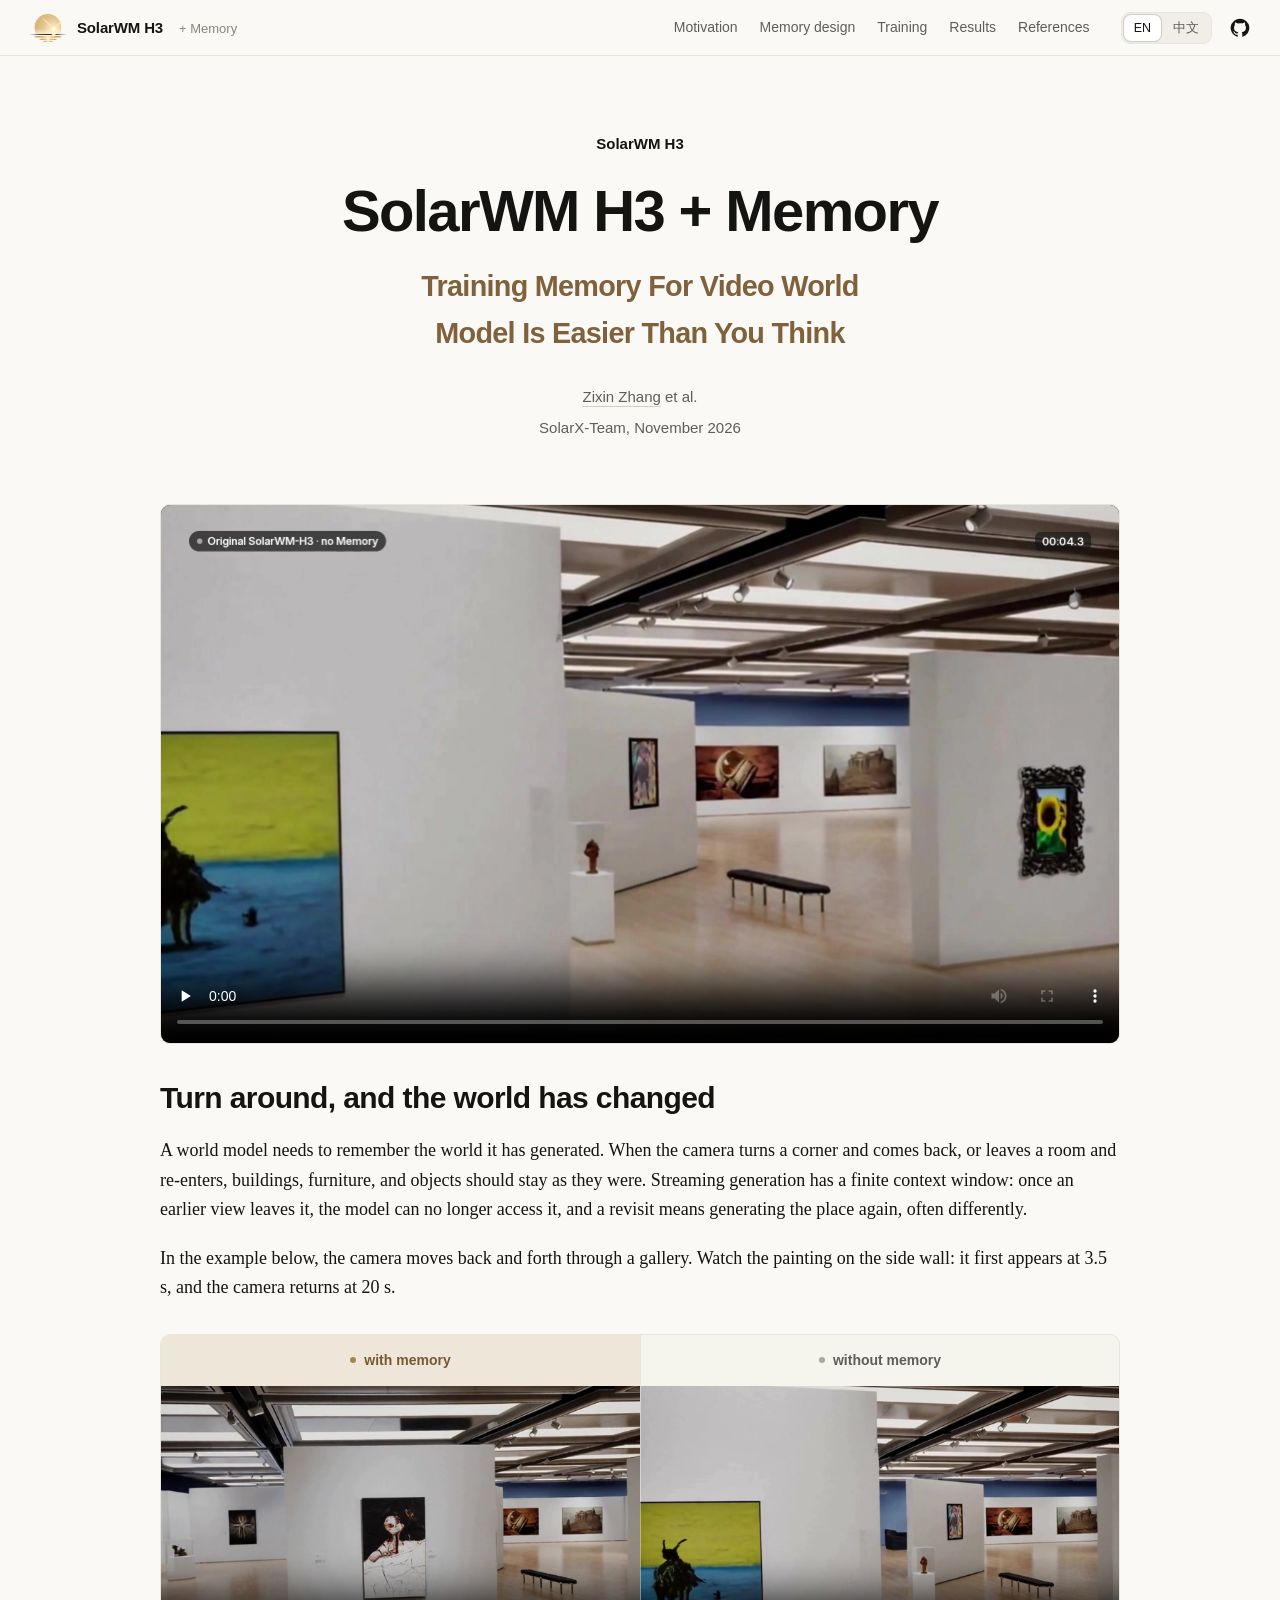
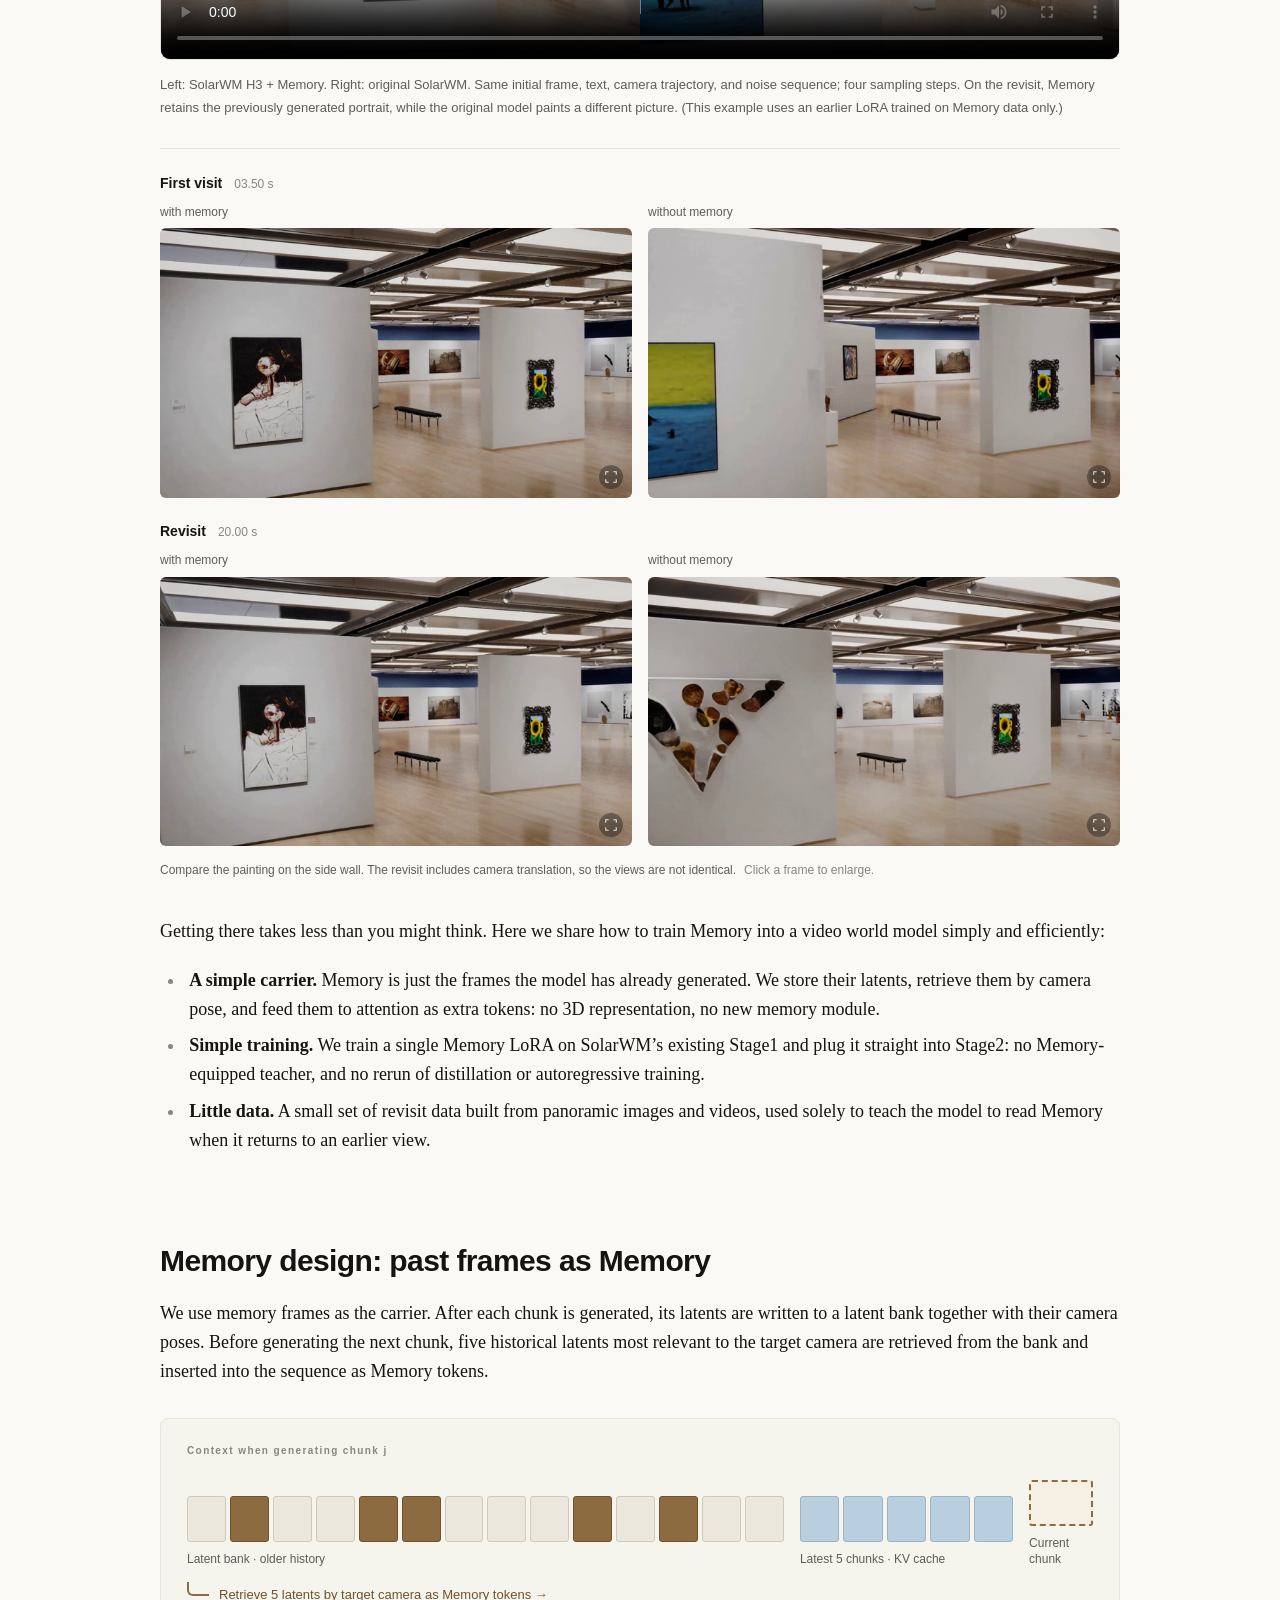
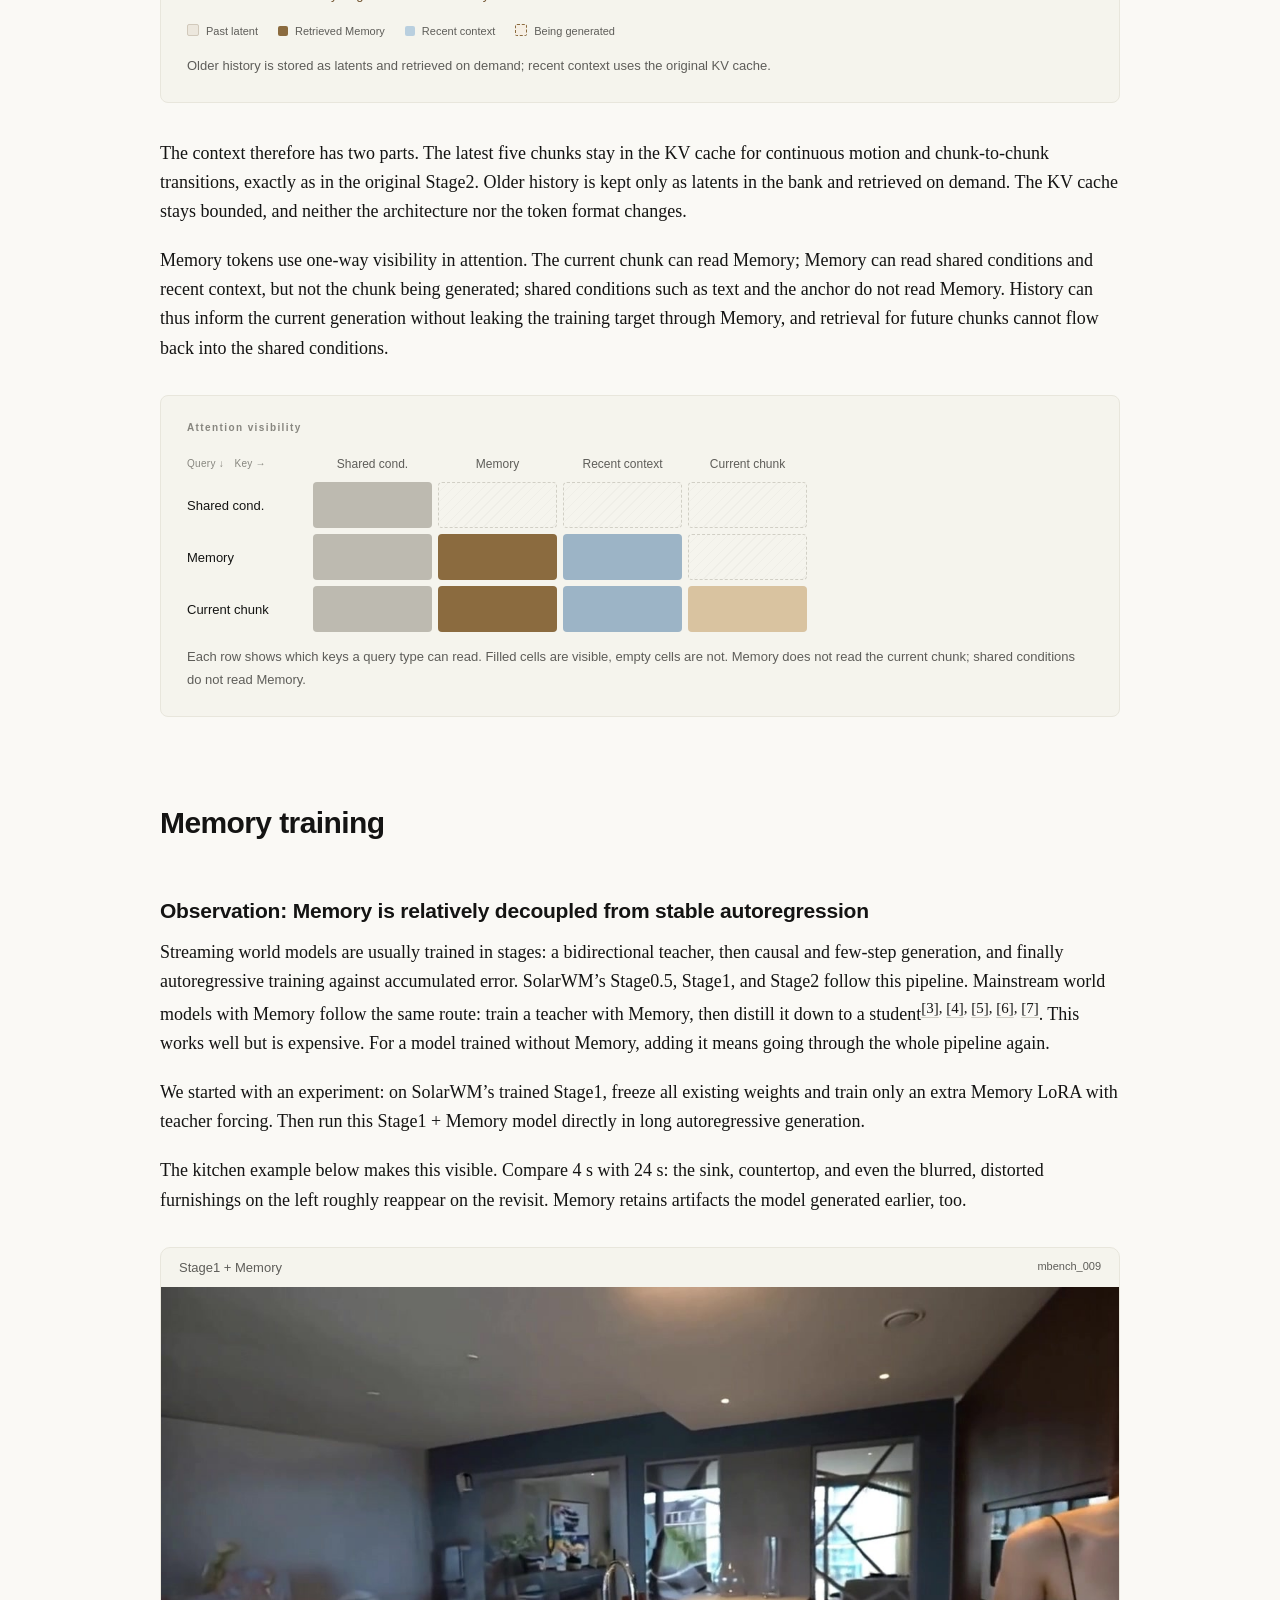
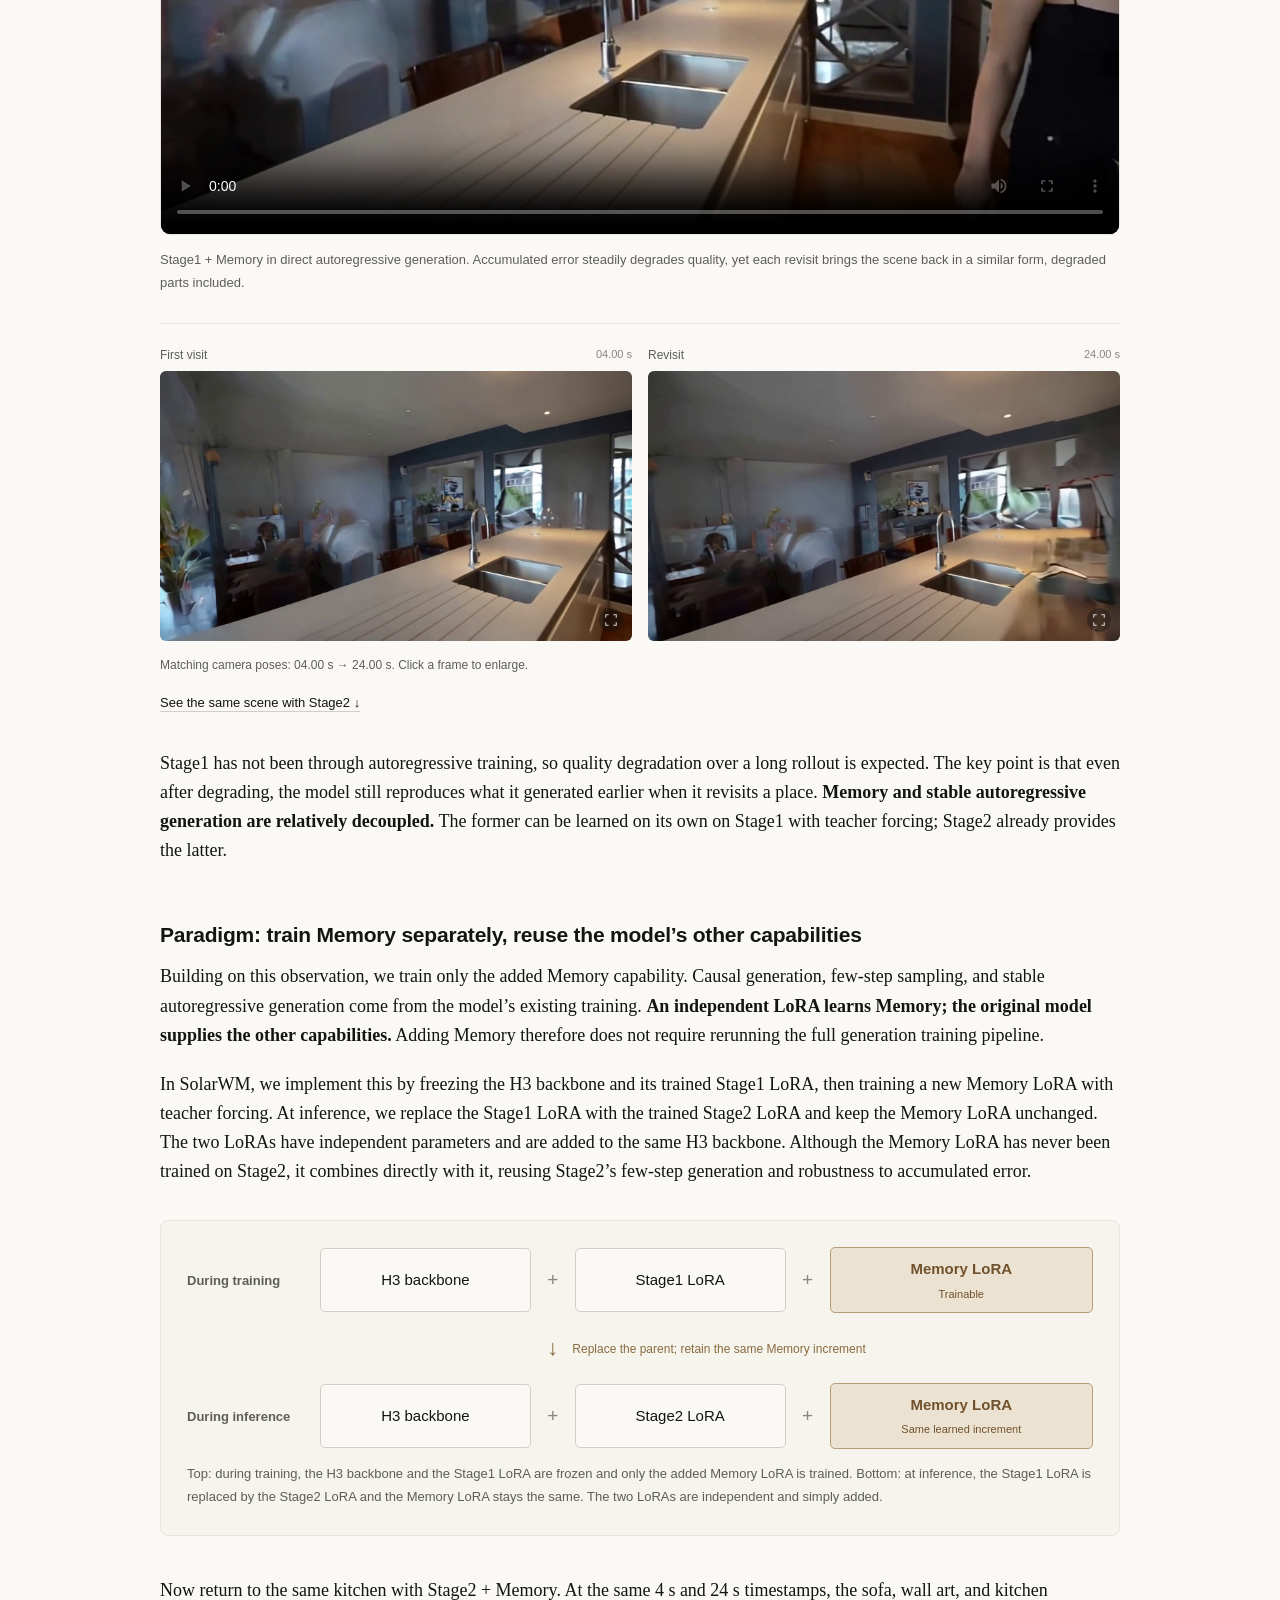
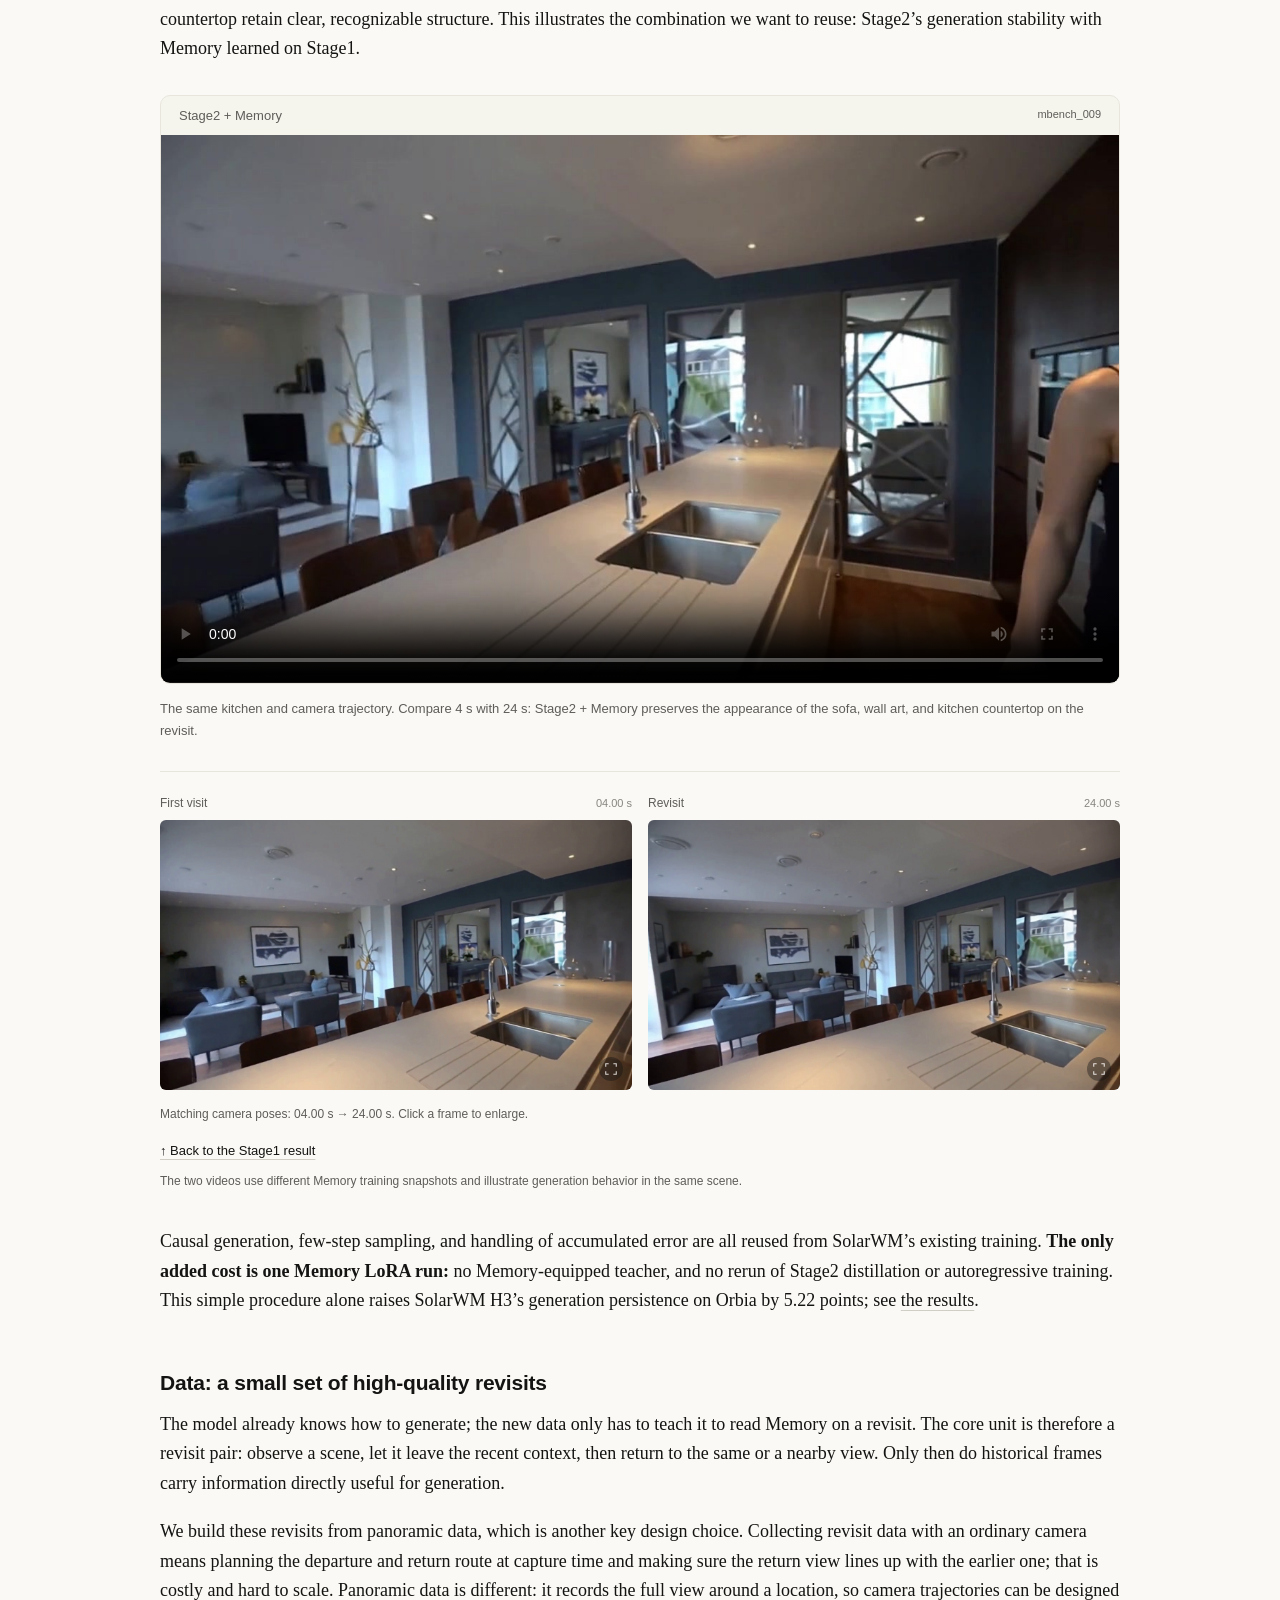
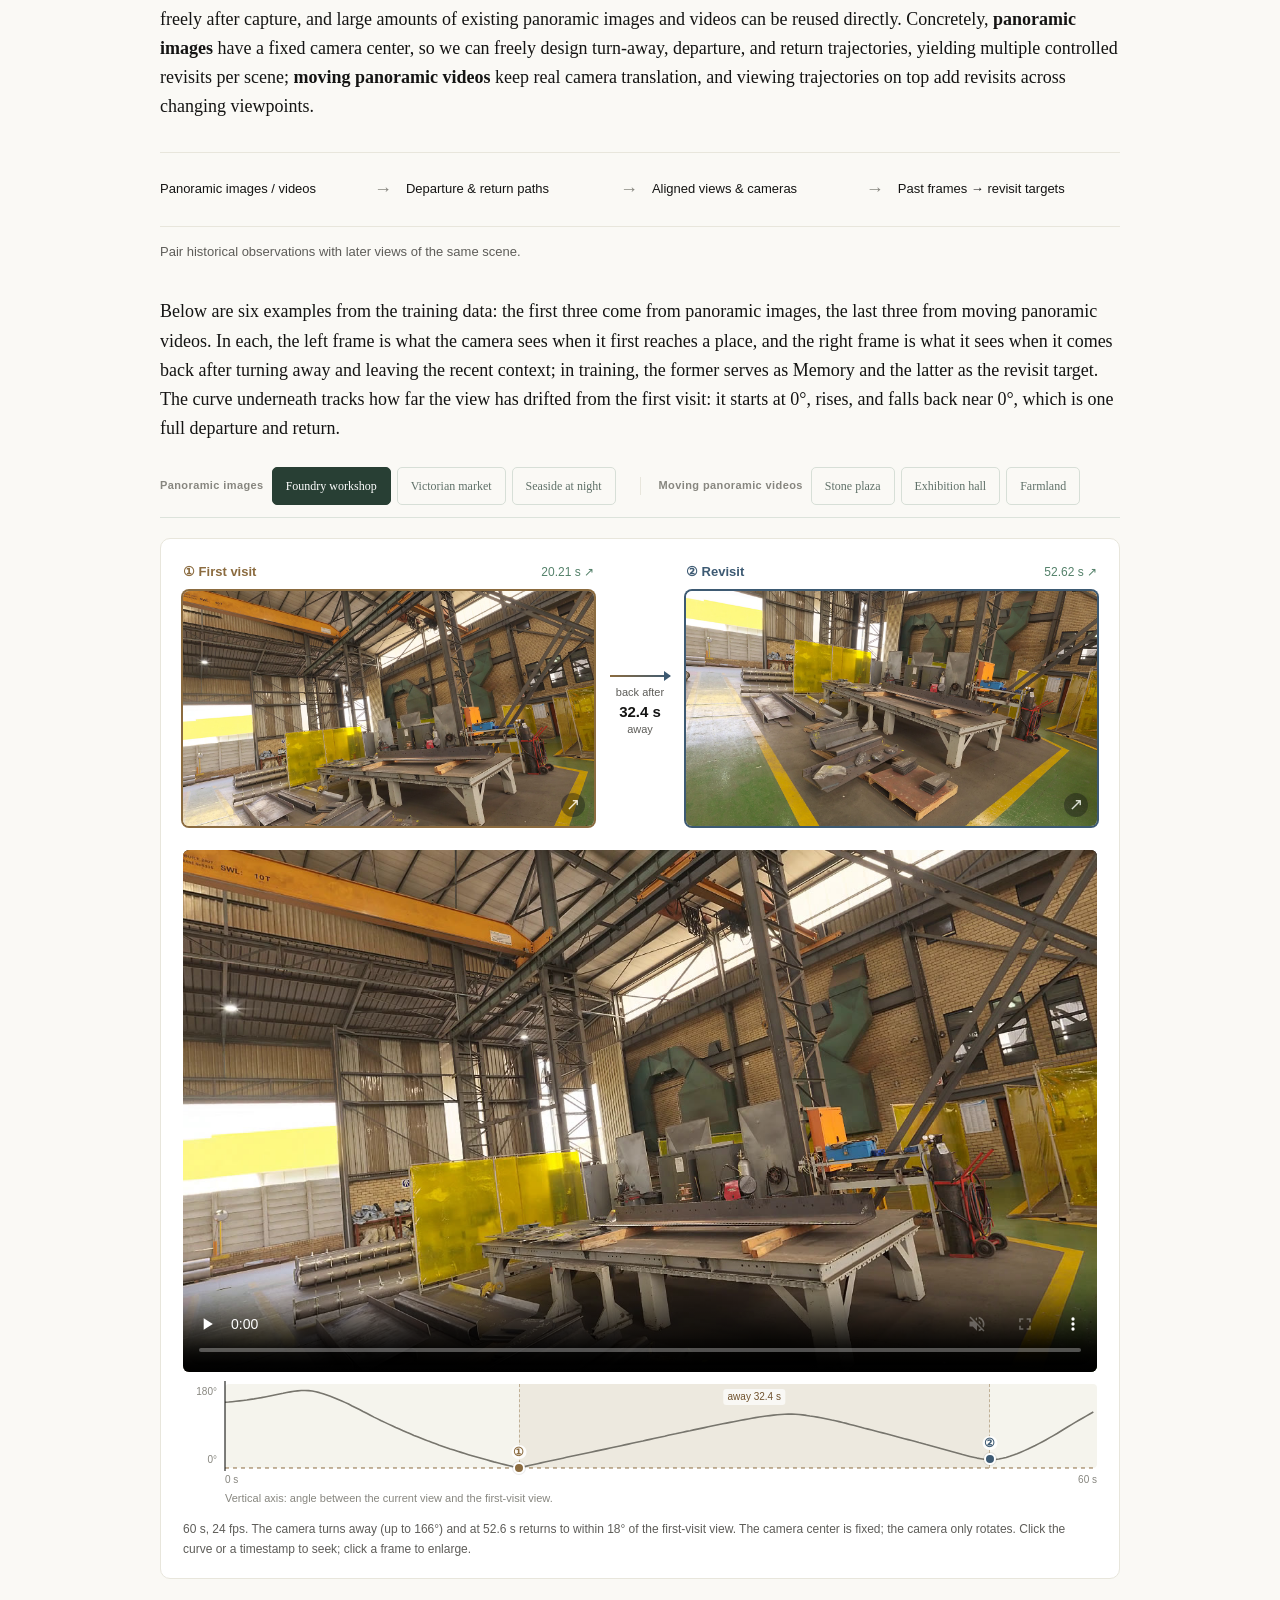
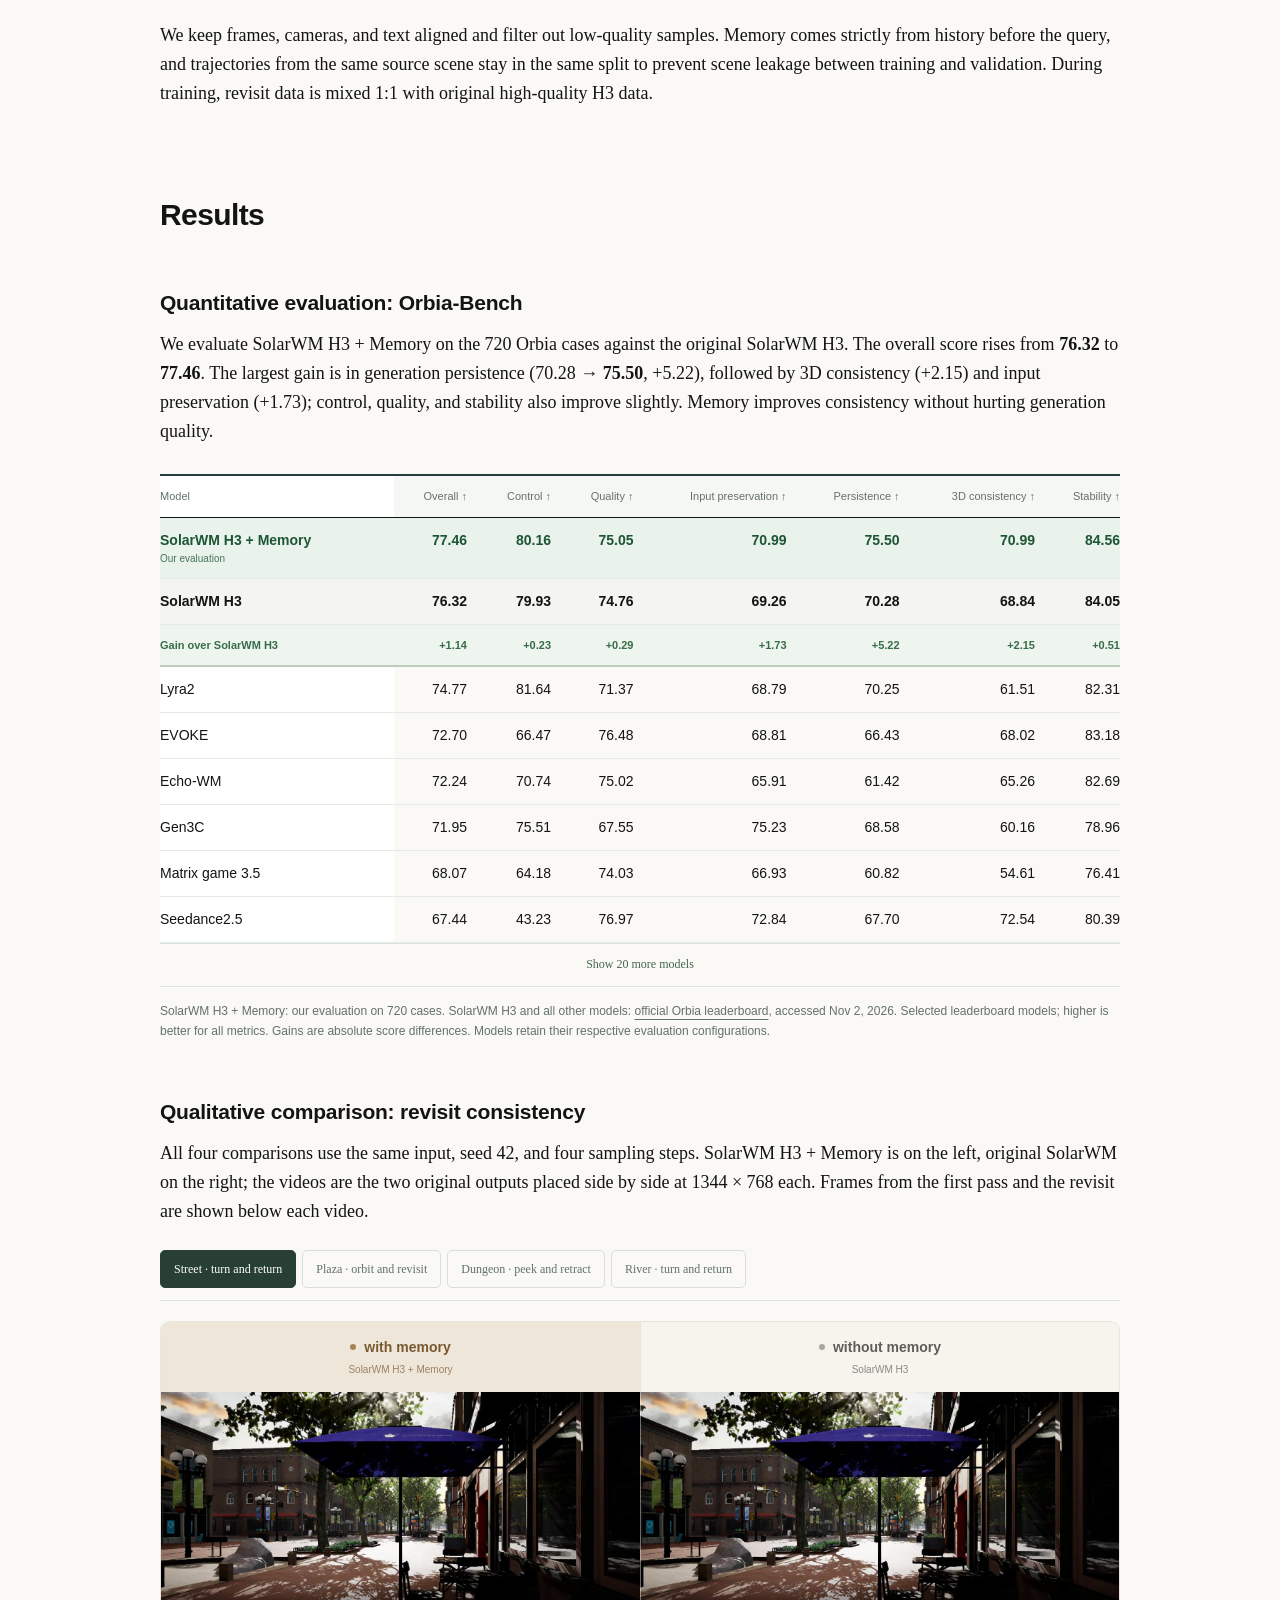
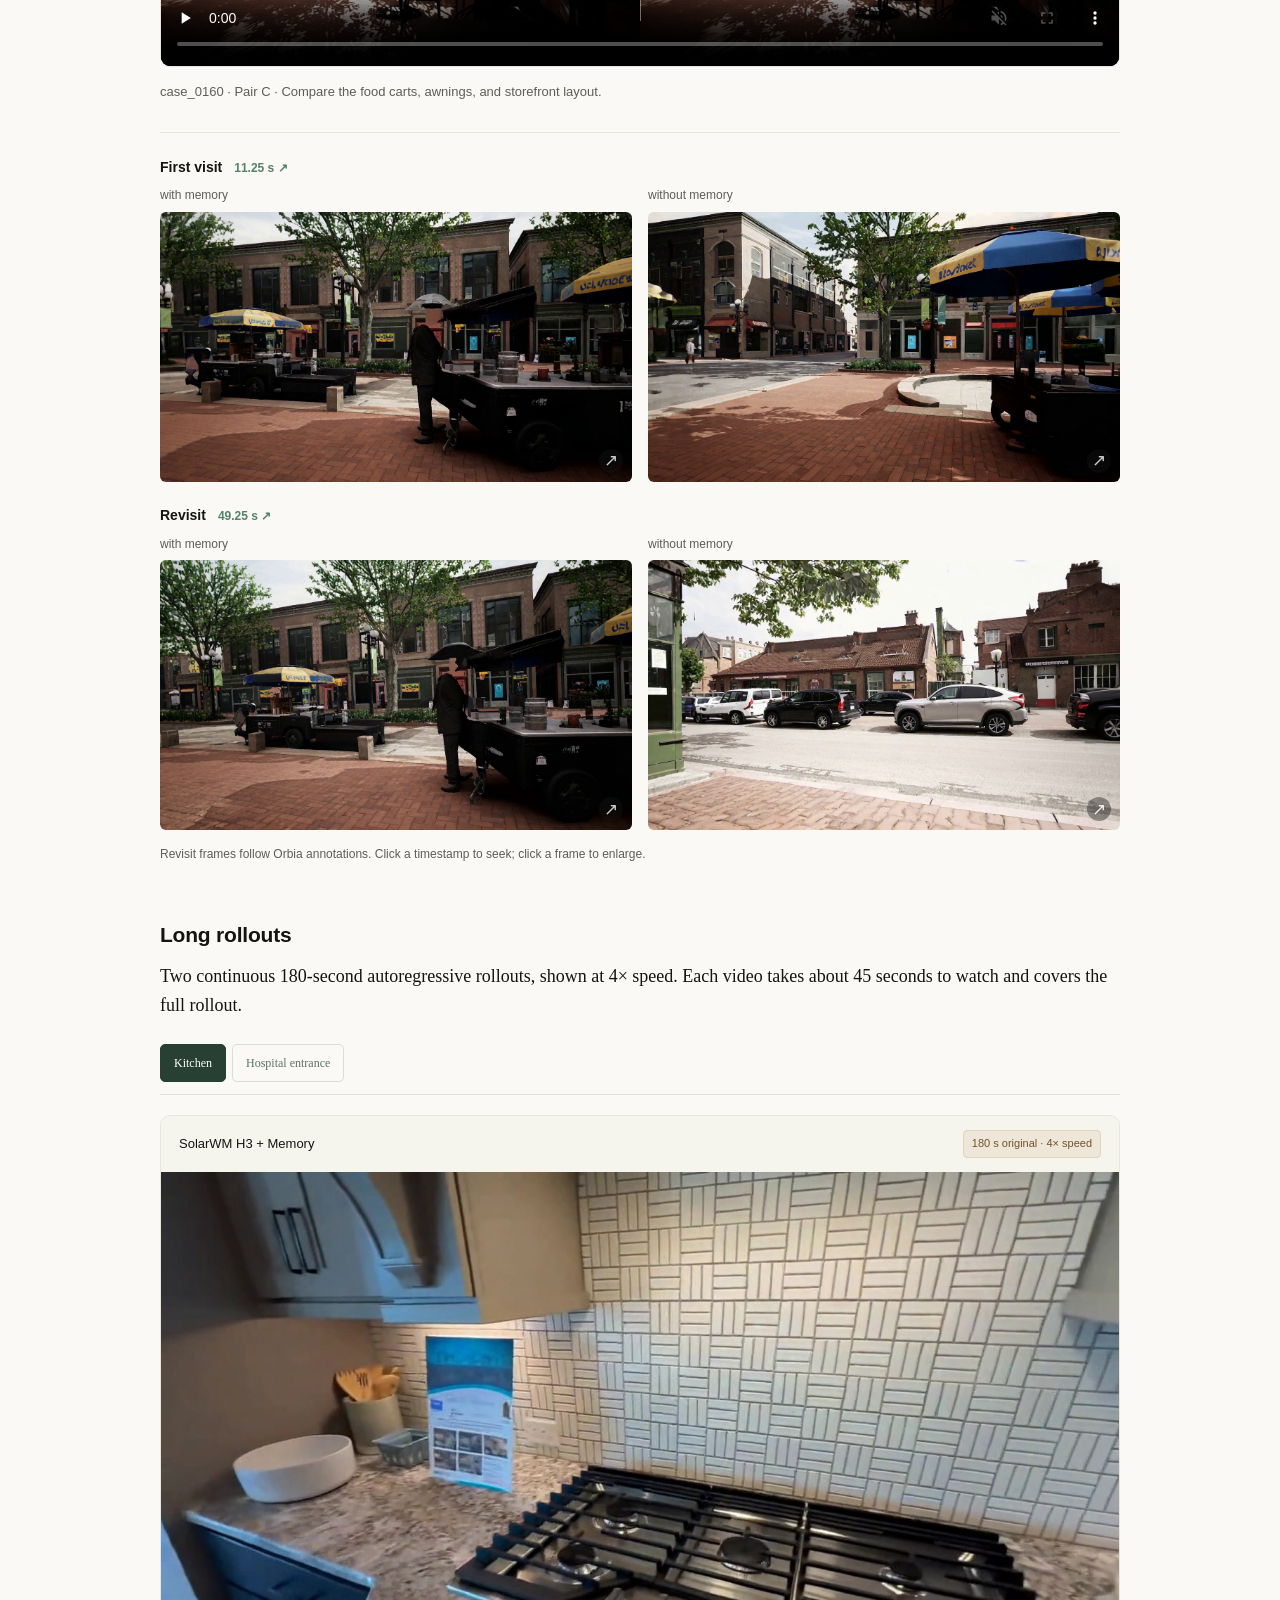
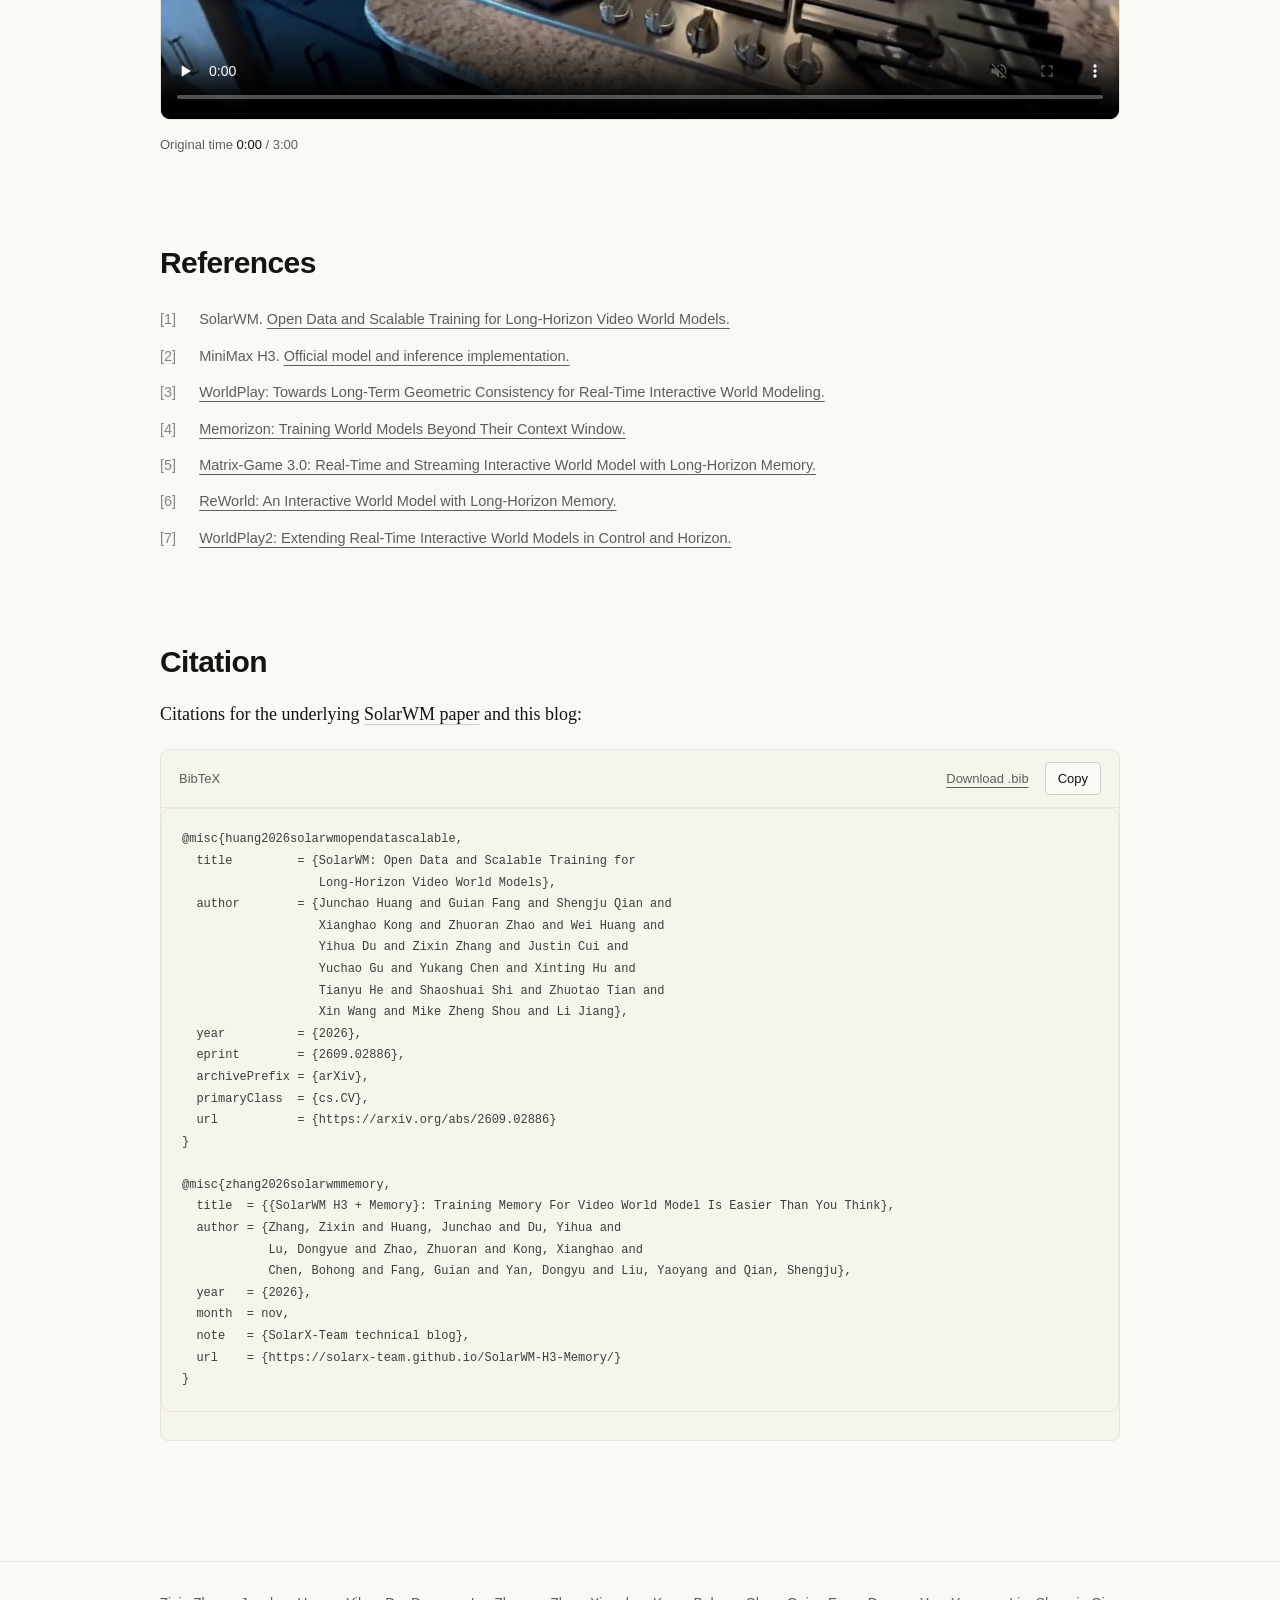
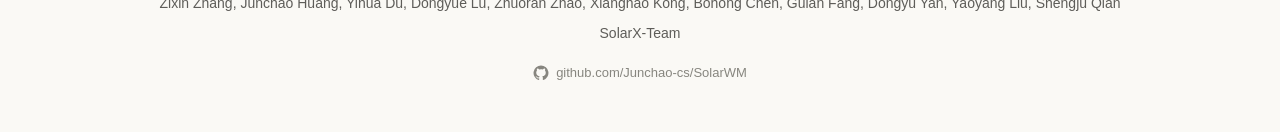
==== commit f57cb3ae: "Add bilingual introduction videos and Bohong Chen to blog authors" ====
--- a/index.html
+++ b/index.html
@@ -1,4 +1,4 @@
-<!doctype html><html lang="en"><head><meta charset="utf-8"><meta name="viewport" content="width=device-width,initial-scale=1"><title>SolarWM H3 + Memory — SolarX-Team</title><meta name="author" content="Zixin Zhang, Junchao Huang, Yihua Du, Dongyue Lu, Zhuoran Zhao, Xianghao Kong, Guian Fang, Dongyu Yan, Yaoyang Liu, Shengju Qian"><meta name="description" content="Revisit data, Memory LoRA training, and online historical retrieval for SolarWM H3."><link rel="icon" href="assets/favicon.ico" sizes="48x48"><link rel="icon" type="image/svg+xml" href="assets/favicon.svg"><link rel="apple-touch-icon" href="assets/apple-touch-icon.png"><link rel="stylesheet" href="assets/reference.css"><link rel="stylesheet" href="assets/memory.css"><script src="assets/app.js" defer></script></head><body id="top" data-language="en"><a class="skip-link" href="#article">Skip to article</a><header class="topbar"><a class="name" href="#top"><img class="team-logo" src="assets/solarx-team-logo.svg" width="40" height="40" alt="SolarX-Team"><span class="brand-label">SolarWM H3 <small>+ Memory</small></span></a><nav class="nav" aria-label="Main navigation"><a href="#motivation">Motivation</a><a href="#inference">Memory design</a><a href="#training">Training</a><a href="#experiments">Results</a><a href="#references">References</a></nav><button class="toc-btn" type="button" aria-expanded="false" aria-controls="contents">☰ Contents</button><div class="segmented" aria-label="Language"><a data-language="en" lang="en" href="index.html" aria-current="page">EN</a><a data-language="zh" lang="zh" href="zh.html" >中文</a></div><a class="gh" href="https://github.com/Junchao-cs/SolarWM" target="_blank" rel="noopener noreferrer" aria-label="GitHub" title="GitHub"><svg viewBox="0 0 24 24" aria-hidden="true"><path fill="currentColor" d="M12 .8a11.2 11.2 0 0 0-3.54 21.83c.56.1.77-.24.77-.54v-2.1c-3.14.68-3.8-1.33-3.8-1.33-.51-1.3-1.25-1.65-1.25-1.65-1.02-.7.08-.68.08-.68 1.13.08 1.73 1.16 1.73 1.16 1 1.73 2.63 1.23 3.27.94.1-.73.4-1.23.71-1.51-2.5-.29-5.14-1.25-5.14-5.54 0-1.22.44-2.22 1.16-3-.12-.28-.5-1.42.11-2.95 0 0 .94-.3 3.08 1.15A10.7 10.7 0 0 1 12 6.2c.95 0 1.9.13 2.8.38 2.14-1.45 3.08-1.15 3.08-1.15.6 1.53.23 2.67.1 2.95.73.78 1.16 1.78 1.16 3.01 0 4.3-2.64 5.24-5.16 5.52.41.35.77 1.03.77 2.08v3.1c0 .3.2.65.77.54A11.2 11.2 0 0 0 12 .8Z"/></svg></a></header><aside class="toc" id="contents"><nav aria-label="Contents"><a href="#motivation">Motivation</a><a href="#inference">Memory design</a><a href="#training">Training</a><a class="sub" href="#observation">Observation: Memory is relatively decoupled from stable autoregression</a><a class="sub" href="#paradigm">Paradigm: train Memory separately, reuse the model’s other capabilities</a><a class="sub" href="#data">Data: a small set of high-quality revisits</a><a href="#experiments">Results</a><a class="sub" href="#results">Quantitative evaluation: Orbia-Bench</a><a class="sub" href="#qualitative">Qualitative comparison: revisit consistency</a><a class="sub" href="#long-rollout">Long rollouts</a><a href="#references">References</a><a href="#citation">Citation</a></nav></aside><main><article class="post" id="article"><header class="post-header"><p class="eyebrow">SolarWM H3</p><h1>SolarWM H3 + Memory</h1><p class="keywords">Training Memory For Video World Model Is Easier Than You Think</p><p class="byline"><span class="author-fold"><a class="author-name" href="https://zixinzhang02.github.io/" target="_blank" rel="noopener noreferrer">Zixin Zhang</a><span class="author-etal"> et al.</span><span class="author-rest" id="author-rest" hidden>, <a class="author-name" href="https://junchao-cs.github.io/" target="_blank" rel="noopener noreferrer">Junchao Huang</a>, <a class="author-name" href="https://hit-perfect.github.io/" target="_blank" rel="noopener noreferrer">Yihua Du</a>, <a class="author-name" href="https://dylanorange.github.io/" target="_blank" rel="noopener noreferrer">Dongyue Lu</a>, <a class="author-name" href="https://alicezrzhao.github.io/" target="_blank" rel="noopener noreferrer">Zhuoran Zhao</a>, <a class="author-name" href="https://refkxh.github.io/" target="_blank" rel="noopener noreferrer">Xianghao Kong</a>, <a class="author-name" href="https://enderfga.cn/" target="_blank" rel="noopener noreferrer">Guian Fang</a>, <a class="author-name" href="https://me.starydy.xyz/" target="_blank" rel="noopener noreferrer">Dongyu Yan</a>, <a class="author-name" href="https://lazysheeeeeep.github.io/" target="_blank" rel="noopener noreferrer">Yaoyang Liu</a>, <a class="author-name" href="https://thesouthfrog.com/about.me/" target="_blank" rel="noopener noreferrer">Shengju Qian</a></span></span></p><p class="byline team">SolarX-Team, November 2026</p></header><section class="article-section" id="motivation"><h2>Turn around, and the world has changed</h2><p>A world model needs to remember the world it has generated. When the camera turns a corner and comes back, or leaves a room and re-enters, buildings, furniture, and objects should stay as they were. Streaming generation has a finite context window: once an earlier view leaves it, the model can no longer access it, and a revisit means generating the place again, often differently.</p><p>In the example below, the camera moves back and forth through a gallery. Watch the painting on the side wall: it first appears at 3.5 s, and the camera returns at 20 s.</p><figure class="video-figure"><div class="video-panel"><div class="comparison-labels"><span class="with-label">with memory</span><span>without memory</span></div><div class="video-surface paired-surface"><video controls playsinline preload="metadata" poster="assets/gallery-comparison.jpg" aria-label="Left: SolarWM H3 + Memory. Right: original SolarWM. Same initial frame, text, camera trajectory, and noise sequence; four sampling steps. On the revisit, Memory retains the previously generated portrait, while the original model paints a different picture. (This example uses an earlier LoRA trained on Memory data only.)"><source src="assets/gallery-comparison.mp4" type="video/mp4"></video></div></div><figcaption>Left: SolarWM H3 + Memory. Right: original SolarWM. Same initial frame, text, camera trajectory, and noise sequence; four sampling steps. On the revisit, Memory retains the previously generated portrait, while the original model paints a different picture. (This example uses an earlier LoRA trained on Memory data only.)</figcaption><div class="visit-panel"><div class="visit-row"><div class="visit-row-title">First visit <span>03.50 s</span></div><div class="visit-grid"><div class="visit-card"><div class="visit-card-label">with memory<span>03.50 s</span></div><button type="button" class="frame-zoom" data-frame="assets/gallery-with-first.png" data-caption="with memory · 03.50 s" aria-label="with memory · 03.50 s — Enlarge frame"><img src="assets/gallery-with-first.png" width="1344" height="768" loading="lazy" alt="with memory · 03.50 s"><span class="zoom-mark" aria-hidden="true"><svg width="14" height="14" viewBox="0 0 24 24" fill="none" stroke="currentColor" stroke-width="1.8"><path d="M8 3H3v5m13-5h5v5M3 16v5h5m13-5v5h-5"/></svg></span></button></div><div class="visit-card"><div class="visit-card-label">without memory<span>03.50 s</span></div><button type="button" class="frame-zoom" data-frame="assets/gallery-without-first.png" data-caption="without memory · 03.50 s" aria-label="without memory · 03.50 s — Enlarge frame"><img src="assets/gallery-without-first.png" width="1344" height="768" loading="lazy" alt="without memory · 03.50 s"><span class="zoom-mark" aria-hidden="true"><svg width="14" height="14" viewBox="0 0 24 24" fill="none" stroke="currentColor" stroke-width="1.8"><path d="M8 3H3v5m13-5h5v5M3 16v5h5m13-5v5h-5"/></svg></span></button></div></div></div><div class="visit-row"><div class="visit-row-title">Revisit <span>20.00 s</span></div><div class="visit-grid"><div class="visit-card"><div class="visit-card-label">with memory<span>20.00 s</span></div><button type="button" class="frame-zoom" data-frame="assets/gallery-with-revisit.png" data-caption="with memory · 20.00 s" aria-label="with memory · 20.00 s — Enlarge frame"><img src="assets/gallery-with-revisit.png" width="1344" height="768" loading="lazy" alt="with memory · 20.00 s"><span class="zoom-mark" aria-hidden="true"><svg width="14" height="14" viewBox="0 0 24 24" fill="none" stroke="currentColor" stroke-width="1.8"><path d="M8 3H3v5m13-5h5v5M3 16v5h5m13-5v5h-5"/></svg></span></button></div><div class="visit-card"><div class="visit-card-label">without memory<span>20.00 s</span></div><button type="button" class="frame-zoom" data-frame="assets/gallery-without-revisit.png" data-caption="without memory · 20.00 s" aria-label="without memory · 20.00 s — Enlarge frame"><img src="assets/gallery-without-revisit.png" width="1344" height="768" loading="lazy" alt="without memory · 20.00 s"><span class="zoom-mark" aria-hidden="true"><svg width="14" height="14" viewBox="0 0 24 24" fill="none" stroke="currentColor" stroke-width="1.8"><path d="M8 3H3v5m13-5h5v5M3 16v5h5m13-5v5h-5"/></svg></span></button></div></div></div><p class="visit-note">Compare the painting on the side wall. The revisit includes camera translation, so the views are not identical.<span>Click a frame to enlarge.</span></p></div></figure><p>Getting there takes less than you might think. Here we share how to train Memory into a video world model simply and efficiently:</p><ul><li><strong>A simple carrier.</strong> Memory is just the frames the model has already generated. We store their latents, retrieve them by camera pose, and feed them to attention as extra tokens: no 3D representation, no new memory module.</li><li><strong>Simple training.</strong> We train a single Memory LoRA on SolarWM’s existing Stage1 and plug it straight into Stage2: no Memory-equipped teacher, and no rerun of distillation or autoregressive training.</li><li><strong>Little data.</strong> A small set of revisit data built from panoramic images and videos, used solely to teach the model to read Memory when it returns to an earlier view.</li></ul></section>
+<!doctype html><html lang="en"><head><meta charset="utf-8"><meta name="viewport" content="width=device-width,initial-scale=1"><title>SolarWM H3 + Memory — SolarX-Team</title><meta name="author" content="Zixin Zhang, Junchao Huang, Yihua Du, Dongyue Lu, Zhuoran Zhao, Xianghao Kong, Bohong Chen, Guian Fang, Dongyu Yan, Yaoyang Liu, Shengju Qian"><meta name="description" content="Revisit data, Memory LoRA training, and online historical retrieval for SolarWM H3."><link rel="icon" href="assets/favicon.ico" sizes="48x48"><link rel="icon" type="image/svg+xml" href="assets/favicon.svg"><link rel="apple-touch-icon" href="assets/apple-touch-icon.png"><link rel="stylesheet" href="assets/reference.css"><link rel="stylesheet" href="assets/memory.css"><script src="assets/app.js" defer></script></head><body id="top" data-language="en"><a class="skip-link" href="#article">Skip to article</a><header class="topbar"><a class="name" href="#top"><img class="team-logo" src="assets/solarx-team-logo.svg" width="40" height="40" alt="SolarX-Team"><span class="brand-label">SolarWM H3 <small>+ Memory</small></span></a><nav class="nav" aria-label="Main navigation"><a href="#motivation">Motivation</a><a href="#inference">Memory design</a><a href="#training">Training</a><a href="#experiments">Results</a><a href="#references">References</a></nav><button class="toc-btn" type="button" aria-expanded="false" aria-controls="contents">☰ Contents</button><div class="segmented" aria-label="Language"><a data-language="en" lang="en" href="index.html" aria-current="page">EN</a><a data-language="zh" lang="zh" href="zh.html" >中文</a></div><a class="gh" href="https://github.com/Junchao-cs/SolarWM" target="_blank" rel="noopener noreferrer" aria-label="GitHub" title="GitHub"><svg viewBox="0 0 24 24" aria-hidden="true"><path fill="currentColor" d="M12 .8a11.2 11.2 0 0 0-3.54 21.83c.56.1.77-.24.77-.54v-2.1c-3.14.68-3.8-1.33-3.8-1.33-.51-1.3-1.25-1.65-1.25-1.65-1.02-.7.08-.68.08-.68 1.13.08 1.73 1.16 1.73 1.16 1 1.73 2.63 1.23 3.27.94.1-.73.4-1.23.71-1.51-2.5-.29-5.14-1.25-5.14-5.54 0-1.22.44-2.22 1.16-3-.12-.28-.5-1.42.11-2.95 0 0 .94-.3 3.08 1.15A10.7 10.7 0 0 1 12 6.2c.95 0 1.9.13 2.8.38 2.14-1.45 3.08-1.15 3.08-1.15.6 1.53.23 2.67.1 2.95.73.78 1.16 1.78 1.16 3.01 0 4.3-2.64 5.24-5.16 5.52.41.35.77 1.03.77 2.08v3.1c0 .3.2.65.77.54A11.2 11.2 0 0 0 12 .8Z"/></svg></a></header><aside class="toc" id="contents"><nav aria-label="Contents"><a href="#motivation">Motivation</a><a href="#inference">Memory design</a><a href="#training">Training</a><a class="sub" href="#observation">Observation: Memory is relatively decoupled from stable autoregression</a><a class="sub" href="#paradigm">Paradigm: train Memory separately, reuse the model’s other capabilities</a><a class="sub" href="#data">Data: a small set of high-quality revisits</a><a href="#experiments">Results</a><a class="sub" href="#results">Quantitative evaluation: Orbia-Bench</a><a class="sub" href="#qualitative">Qualitative comparison: revisit consistency</a><a class="sub" href="#long-rollout">Long rollouts</a><a href="#references">References</a><a href="#citation">Citation</a></nav></aside><main><article class="post" id="article"><header class="post-header"><p class="eyebrow">SolarWM H3</p><h1>SolarWM H3 + Memory</h1><p class="keywords">Training Memory For Video World Model Is Easier Than You Think</p><p class="byline"><span class="author-fold"><a class="author-name" href="https://zixinzhang02.github.io/" target="_blank" rel="noopener noreferrer">Zixin Zhang</a><span class="author-etal"> et al.</span><span class="author-rest" id="author-rest" hidden>, <a class="author-name" href="https://junchao-cs.github.io/" target="_blank" rel="noopener noreferrer">Junchao Huang</a>, <a class="author-name" href="https://hit-perfect.github.io/" target="_blank" rel="noopener noreferrer">Yihua Du</a>, <a class="author-name" href="https://dylanorange.github.io/" target="_blank" rel="noopener noreferrer">Dongyue Lu</a>, <a class="author-name" href="https://alicezrzhao.github.io/" target="_blank" rel="noopener noreferrer">Zhuoran Zhao</a>, <a class="author-name" href="https://refkxh.github.io/" target="_blank" rel="noopener noreferrer">Xianghao Kong</a>, <a class="author-name" href="https://scholar.google.com/citations?user=JP4f4lIAAAAJ&amp;hl=en" target="_blank" rel="noopener noreferrer">Bohong Chen</a>, <a class="author-name" href="https://enderfga.cn/" target="_blank" rel="noopener noreferrer">Guian Fang</a>, <a class="author-name" href="https://me.starydy.xyz/" target="_blank" rel="noopener noreferrer">Dongyu Yan</a>, <a class="author-name" href="https://lazysheeeeeep.github.io/" target="_blank" rel="noopener noreferrer">Yaoyang Liu</a>, <a class="author-name" href="https://thesouthfrog.com/about.me/" target="_blank" rel="noopener noreferrer">Shengju Qian</a></span></span></p><p class="byline team">SolarX-Team, November 2026</p></header><figure class="video-figure intro-video" id="video-overview"><div class="video-panel"><video controls playsinline preload="none" width="1920" height="1080" poster="assets/intro-20261105/intro-en.jpg" aria-label="English video overview"><source src="assets/intro-20261105/intro-en.mp4" type="video/mp4"></video></div></figure><section class="article-section" id="motivation"><h2>Turn around, and the world has changed</h2><p>A world model needs to remember the world it has generated. When the camera turns a corner and comes back, or leaves a room and re-enters, buildings, furniture, and objects should stay as they were. Streaming generation has a finite context window: once an earlier view leaves it, the model can no longer access it, and a revisit means generating the place again, often differently.</p><p>In the example below, the camera moves back and forth through a gallery. Watch the painting on the side wall: it first appears at 3.5 s, and the camera returns at 20 s.</p><figure class="video-figure"><div class="video-panel"><div class="comparison-labels"><span class="with-label">with memory</span><span>without memory</span></div><div class="video-surface paired-surface"><video controls playsinline preload="metadata" poster="assets/gallery-comparison.jpg" aria-label="Left: SolarWM H3 + Memory. Right: original SolarWM. Same initial frame, text, camera trajectory, and noise sequence; four sampling steps. On the revisit, Memory retains the previously generated portrait, while the original model paints a different picture. (This example uses an earlier LoRA trained on Memory data only.)"><source src="assets/gallery-comparison.mp4" type="video/mp4"></video></div></div><figcaption>Left: SolarWM H3 + Memory. Right: original SolarWM. Same initial frame, text, camera trajectory, and noise sequence; four sampling steps. On the revisit, Memory retains the previously generated portrait, while the original model paints a different picture. (This example uses an earlier LoRA trained on Memory data only.)</figcaption><div class="visit-panel"><div class="visit-row"><div class="visit-row-title">First visit <span>03.50 s</span></div><div class="visit-grid"><div class="visit-card"><div class="visit-card-label">with memory<span>03.50 s</span></div><button type="button" class="frame-zoom" data-frame="assets/gallery-with-first.png" data-caption="with memory · 03.50 s" aria-label="with memory · 03.50 s — Enlarge frame"><img src="assets/gallery-with-first.png" width="1344" height="768" loading="lazy" alt="with memory · 03.50 s"><span class="zoom-mark" aria-hidden="true"><svg width="14" height="14" viewBox="0 0 24 24" fill="none" stroke="currentColor" stroke-width="1.8"><path d="M8 3H3v5m13-5h5v5M3 16v5h5m13-5v5h-5"/></svg></span></button></div><div class="visit-card"><div class="visit-card-label">without memory<span>03.50 s</span></div><button type="button" class="frame-zoom" data-frame="assets/gallery-without-first.png" data-caption="without memory · 03.50 s" aria-label="without memory · 03.50 s — Enlarge frame"><img src="assets/gallery-without-first.png" width="1344" height="768" loading="lazy" alt="without memory · 03.50 s"><span class="zoom-mark" aria-hidden="true"><svg width="14" height="14" viewBox="0 0 24 24" fill="none" stroke="currentColor" stroke-width="1.8"><path d="M8 3H3v5m13-5h5v5M3 16v5h5m13-5v5h-5"/></svg></span></button></div></div></div><div class="visit-row"><div class="visit-row-title">Revisit <span>20.00 s</span></div><div class="visit-grid"><div class="visit-card"><div class="visit-card-label">with memory<span>20.00 s</span></div><button type="button" class="frame-zoom" data-frame="assets/gallery-with-revisit.png" data-caption="with memory · 20.00 s" aria-label="with memory · 20.00 s — Enlarge frame"><img src="assets/gallery-with-revisit.png" width="1344" height="768" loading="lazy" alt="with memory · 20.00 s"><span class="zoom-mark" aria-hidden="true"><svg width="14" height="14" viewBox="0 0 24 24" fill="none" stroke="currentColor" stroke-width="1.8"><path d="M8 3H3v5m13-5h5v5M3 16v5h5m13-5v5h-5"/></svg></span></button></div><div class="visit-card"><div class="visit-card-label">without memory<span>20.00 s</span></div><button type="button" class="frame-zoom" data-frame="assets/gallery-without-revisit.png" data-caption="without memory · 20.00 s" aria-label="without memory · 20.00 s — Enlarge frame"><img src="assets/gallery-without-revisit.png" width="1344" height="768" loading="lazy" alt="without memory · 20.00 s"><span class="zoom-mark" aria-hidden="true"><svg width="14" height="14" viewBox="0 0 24 24" fill="none" stroke="currentColor" stroke-width="1.8"><path d="M8 3H3v5m13-5h5v5M3 16v5h5m13-5v5h-5"/></svg></span></button></div></div></div><p class="visit-note">Compare the painting on the side wall. The revisit includes camera translation, so the views are not identical.<span>Click a frame to enlarge.</span></p></div></figure><p>Getting there takes less than you might think. Here we share how to train Memory into a video world model simply and efficiently:</p><ul><li><strong>A simple carrier.</strong> Memory is just the frames the model has already generated. We store their latents, retrieve them by camera pose, and feed them to attention as extra tokens: no 3D representation, no new memory module.</li><li><strong>Simple training.</strong> We train a single Memory LoRA on SolarWM’s existing Stage1 and plug it straight into Stage2: no Memory-equipped teacher, and no rerun of distillation or autoregressive training.</li><li><strong>Little data.</strong> A small set of revisit data built from panoramic images and videos, used solely to teach the model to read Memory when it returns to an earlier view.</li></ul></section>
 <section class="article-section" id="inference"><h2>Memory design: past frames as Memory</h2><p>We use memory frames as the carrier. After each chunk is generated, its latents are written to a latent bank together with their camera poses. Before generating the next chunk, five historical latents most relevant to the target camera are retrieved from the bank and inserted into the sequence as Memory tokens.</p><figure class="ctx-figure"><div class="small-label">Context when generating chunk j</div><div class="ctx-track"><div class="ctx-group ctx-bank"><div class="ctx-cells"><i class="b"></i><i class="b hit"></i><i class="b"></i><i class="b"></i><i class="b hit"></i><i class="b hit"></i><i class="b"></i><i class="b"></i><i class="b"></i><i class="b hit"></i><i class="b"></i><i class="b hit"></i><i class="b"></i><i class="b"></i></div><span>Latent bank · older history</span></div><div class="ctx-group ctx-recent"><div class="ctx-cells"><i class="r"></i><i class="r"></i><i class="r"></i><i class="r"></i><i class="r"></i></div><span>Latest 5 chunks · KV cache</span></div><div class="ctx-group ctx-current"><div class="ctx-cells"><i class="c"></i></div><span>Current chunk</span></div></div><div class="ctx-retrieve"><span class="ctx-retrieve-line" aria-hidden="true"></span><span class="ctx-retrieve-text">Retrieve 5 latents by target camera as Memory tokens →</span></div><div class="ctx-legend"><span class="lg-b">Past latent</span><span class="lg-h">Retrieved Memory</span><span class="lg-r">Recent context</span><span class="lg-c">Being generated</span></div><figcaption>Older history is stored as latents and retrieved on demand; recent context uses the original KV cache.</figcaption></figure><p>The context therefore has two parts. The latest five chunks stay in the KV cache for continuous motion and chunk-to-chunk transitions, exactly as in the original Stage2. Older history is kept only as latents in the bank and retrieved on demand. The KV cache stays bounded, and neither the architecture nor the token format changes.</p><p>Memory tokens use one-way visibility in attention. The current chunk can read Memory; Memory can read shared conditions and recent context, but not the chunk being generated; shared conditions such as text and the anchor do not read Memory. History can thus inform the current generation without leaking the training target through Memory, and retrieval for future chunks cannot flow back into the shared conditions.</p><figure class="mask-figure"><div class="small-label">Attention visibility</div><div class="mask-grid" role="table" aria-label="Attention visibility"><div class="mask-row" role="row"><span class="mask-corner" role="columnheader">Query ↓　Key →</span><span class="mask-col k-s" role="columnheader">Shared cond.</span><span class="mask-col k-m" role="columnheader">Memory</span><span class="mask-col k-r" role="columnheader">Recent context</span><span class="mask-col k-c" role="columnheader">Current chunk</span></div><div class="mask-row" role="row"><span class="mask-rowhead q-s" role="rowheader">Shared cond.</span><span class="mask-cell on k-s" role="cell" aria-label="visible"></span><span class="mask-cell off" role="cell" aria-label="not visible"></span><span class="mask-cell off" role="cell" aria-label="not visible"></span><span class="mask-cell off" role="cell" aria-label="not visible"></span></div><div class="mask-row" role="row"><span class="mask-rowhead q-m" role="rowheader">Memory</span><span class="mask-cell on k-s" role="cell" aria-label="visible"></span><span class="mask-cell on k-m" role="cell" aria-label="visible"></span><span class="mask-cell on k-r" role="cell" aria-label="visible"></span><span class="mask-cell off" role="cell" aria-label="not visible"></span></div><div class="mask-row" role="row"><span class="mask-rowhead q-c" role="rowheader">Current chunk</span><span class="mask-cell on k-s" role="cell" aria-label="visible"></span><span class="mask-cell on k-m" role="cell" aria-label="visible"></span><span class="mask-cell on k-r" role="cell" aria-label="visible"></span><span class="mask-cell on k-c" role="cell" aria-label="visible"></span></div></div><figcaption>Each row shows which keys a query type can read. Filled cells are visible, empty cells are not. Memory does not read the current chunk; shared conditions do not read Memory.</figcaption></figure></section>
 <section class="article-section" id="training"><h2>Memory training</h2><h3 id="observation" class="toc-anchor">Observation: Memory is relatively decoupled from stable autoregression</h3><p>Streaming world models are usually trained in stages: a bidirectional teacher, then causal and few-step generation, and finally autoregressive training against accumulated error. SolarWM’s Stage0.5, Stage1, and Stage2 follow this pipeline. Mainstream world models with Memory follow the same route: train a teacher with Memory, then distill it down to a student<sup><a href="#ref-3" title="WorldPlay">[3]</a>, <a href="#ref-4" title="Memorizon">[4]</a>, <a href="#ref-5" title="Matrix-Game 3.0">[5]</a>, <a href="#ref-6" title="ReWorld">[6]</a>, <a href="#ref-7" title="WorldPlay2">[7]</a></sup>. This works well but is expensive. For a model trained without Memory, adding it means going through the whole pipeline again.</p><p>We started with an experiment: on SolarWM’s trained Stage1, freeze all existing weights and train only an extra Memory LoRA with teacher forcing. Then run this Stage1 + Memory model directly in long autoregressive generation.</p><p>The kitchen example below makes this visible. Compare 4 s with 24 s: the sink, countertop, and even the blurred, distorted furnishings on the left roughly reappear on the revisit. Memory retains artifacts the model generated earlier, too.</p><figure class="video-figure stage-transfer-example" id="stage1-transfer-example"><div class="video-panel"><div class="single-video-label">Stage1 + Memory<span>mbench_009</span></div><div class="video-surface"><video controls playsinline preload="metadata" poster="assets/stage-transfer-20261103/stage1-mbench-009.jpg" aria-label="Stage1 + Memory · mbench_009"><source src="assets/stage-transfer-20261103/stage1-mbench-009.mp4" type="video/mp4"></video></div></div><figcaption>Stage1 + Memory in direct autoregressive generation. Accumulated error steadily degrades quality, yet each revisit brings the scene back in a similar form, degraded parts included.</figcaption><div class="visit-panel"><div class="visit-grid"><div class="visit-card"><div class="visit-card-label">First visit<span>04.00 s</span></div><button type="button" class="frame-zoom" data-frame="assets/stage-transfer-20261103/stage1-mbench-009-first-04s.png" data-caption="First visit · 04.00 s" aria-label="First visit · 04.00 s — Enlarge frame"><img src="assets/stage-transfer-20261103/stage1-mbench-009-first-04s.png" width="1344" height="768" loading="lazy" alt="First visit · 04.00 s"><span class="zoom-mark" aria-hidden="true"><svg width="14" height="14" viewBox="0 0 24 24" fill="none" stroke="currentColor" stroke-width="1.8"><path d="M8 3H3v5m13-5h5v5M3 16v5h5m13-5v5h-5"/></svg></span></button></div><div class="visit-card"><div class="visit-card-label">Revisit<span>24.00 s</span></div><button type="button" class="frame-zoom" data-frame="assets/stage-transfer-20261103/stage1-mbench-009-revisit-24s.png" data-caption="Revisit · 24.00 s" aria-label="Revisit · 24.00 s — Enlarge frame"><img src="assets/stage-transfer-20261103/stage1-mbench-009-revisit-24s.png" width="1344" height="768" loading="lazy" alt="Revisit · 24.00 s"><span class="zoom-mark" aria-hidden="true"><svg width="14" height="14" viewBox="0 0 24 24" fill="none" stroke="currentColor" stroke-width="1.8"><path d="M8 3H3v5m13-5h5v5M3 16v5h5m13-5v5h-5"/></svg></span></button></div></div><p class="visit-note">Matching camera poses: 04.00 s → 24.00 s. Click a frame to enlarge.</p></div><p class="stage-example-link"><a href="#stage2-transfer-example">See the same scene with Stage2 ↓</a></p></figure><p>Stage1 has not been through autoregressive training, so quality degradation over a long rollout is expected. The key point is that even after degrading, the model still reproduces what it generated earlier when it revisits a place. <strong>Memory and stable autoregressive generation are relatively decoupled.</strong> The former can be learned on its own on Stage1 with teacher forcing; Stage2 already provides the latter.</p><h3 id="paradigm" class="toc-anchor">Paradigm: train Memory separately, reuse the model’s other capabilities</h3><p>Building on this observation, we train only the added Memory capability. Causal generation, few-step sampling, and stable autoregressive generation come from the model’s existing training. <strong>An independent LoRA learns Memory; the original model supplies the other capabilities.</strong> Adding Memory therefore does not require rerunning the full generation training pipeline.</p><p>In SolarWM, we implement this by freezing the H3 backbone and its trained Stage1 LoRA, then training a new Memory LoRA with teacher forcing. At inference, we replace the Stage1 LoRA with the trained Stage2 LoRA and keep the Memory LoRA unchanged. The two LoRAs have independent parameters and are added to the same H3 backbone. Although the Memory LoRA has never been trained on Stage2, it combines directly with it, reusing Stage2’s few-step generation and robustness to accumulated error.</p><figure class="transfer-figure"><div class="transfer-row"><span class="transfer-label">During training</span><div class="transfer-weights"><span class="base-weight">H3 backbone</span><b>+</b><span class="parent-weight">Stage1 LoRA</span><b>+</b><span class="memory-weight">Memory LoRA<small>Trainable</small></span></div></div><div class="transfer-arrow">↓ <span>Replace the parent; retain the same Memory increment</span></div><div class="transfer-row"><span class="transfer-label">During inference</span><div class="transfer-weights"><span class="base-weight">H3 backbone</span><b>+</b><span class="parent-weight">Stage2 LoRA</span><b>+</b><span class="memory-weight">Memory LoRA<small>Same learned increment</small></span></div></div><figcaption>Top: during training, the H3 backbone and the Stage1 LoRA are frozen and only the added Memory LoRA is trained. Bottom: at inference, the Stage1 LoRA is replaced by the Stage2 LoRA and the Memory LoRA stays the same. The two LoRAs are independent and simply added.</figcaption></figure><p>Now return to the same kitchen with Stage2 + Memory. At the same 4 s and 24 s timestamps, the sofa, wall art, and kitchen countertop retain clear, recognizable structure. This illustrates the combination we want to reuse: Stage2’s generation stability with Memory learned on Stage1.</p><figure class="video-figure stage-transfer-example" id="stage2-transfer-example"><div class="video-panel"><div class="single-video-label">Stage2 + Memory<span>mbench_009</span></div><div class="video-surface"><video controls playsinline preload="metadata" poster="assets/stage-transfer-20261103/stage2-mbench-009.jpg" aria-label="Stage2 + Memory · mbench_009"><source src="assets/stage-transfer-20261103/stage2-mbench-009.mp4" type="video/mp4"></video></div></div><figcaption>The same kitchen and camera trajectory. Compare 4 s with 24 s: Stage2 + Memory preserves the appearance of the sofa, wall art, and kitchen countertop on the revisit.</figcaption><div class="visit-panel"><div class="visit-grid"><div class="visit-card"><div class="visit-card-label">First visit<span>04.00 s</span></div><button type="button" class="frame-zoom" data-frame="assets/stage-transfer-20261103/stage2-mbench-009-first-04s.png" data-caption="First visit · 04.00 s" aria-label="First visit · 04.00 s — Enlarge frame"><img src="assets/stage-transfer-20261103/stage2-mbench-009-first-04s.png" width="1344" height="768" loading="lazy" alt="First visit · 04.00 s"><span class="zoom-mark" aria-hidden="true"><svg width="14" height="14" viewBox="0 0 24 24" fill="none" stroke="currentColor" stroke-width="1.8"><path d="M8 3H3v5m13-5h5v5M3 16v5h5m13-5v5h-5"/></svg></span></button></div><div class="visit-card"><div class="visit-card-label">Revisit<span>24.00 s</span></div><button type="button" class="frame-zoom" data-frame="assets/stage-transfer-20261103/stage2-mbench-009-revisit-24s.png" data-caption="Revisit · 24.00 s" aria-label="Revisit · 24.00 s — Enlarge frame"><img src="assets/stage-transfer-20261103/stage2-mbench-009-revisit-24s.png" width="1344" height="768" loading="lazy" alt="Revisit · 24.00 s"><span class="zoom-mark" aria-hidden="true"><svg width="14" height="14" viewBox="0 0 24 24" fill="none" stroke="currentColor" stroke-width="1.8"><path d="M8 3H3v5m13-5h5v5M3 16v5h5m13-5v5h-5"/></svg></span></button></div></div><p class="visit-note">Matching camera poses: 04.00 s → 24.00 s. Click a frame to enlarge.</p></div><p class="stage-example-link"><a href="#stage1-transfer-example">↑ Back to the Stage1 result</a></p><p class="stage-example-note">The two videos use different Memory training snapshots and illustrate generation behavior in the same scene.</p></figure><p>Causal generation, few-step sampling, and handling of accumulated error are all reused from SolarWM’s existing training. <strong>The only added cost is one Memory LoRA run:</strong> no Memory-equipped teacher, and no rerun of Stage2 distillation or autoregressive training. This simple procedure alone raises SolarWM H3’s generation persistence on Orbia by 5.22 points; see <a href="#results">the results</a>.</p><h3 id="data" class="toc-anchor">Data: a small set of high-quality revisits</h3><p>The model already knows how to generate; the new data only has to teach it to read Memory on a revisit. The core unit is therefore a revisit pair: observe a scene, let it leave the recent context, then return to the same or a nearby view. Only then do historical frames carry information directly useful for generation.</p><p>We build these revisits from panoramic data, which is another key design choice. Collecting revisit data with an ordinary camera means planning the departure and return route at capture time and making sure the return view lines up with the earlier one; that is costly and hard to scale. Panoramic data is different: it records the full view around a location, so camera trajectories can be designed freely after capture, and large amounts of existing panoramic images and videos can be reused directly. Concretely, <strong>panoramic images</strong> have a fixed camera center, so we can freely design turn-away, departure, and return trajectories, yielding multiple controlled revisits per scene; <strong>moving panoramic videos</strong> keep real camera translation, and viewing trajectories on top add revisits across changing viewpoints.</p><figure class="data-figure"><div class="data-flow"><span>Panoramic images / videos</span><b aria-hidden="true">→</b><span>Departure & return paths</span><b aria-hidden="true">→</b><span>Aligned views & cameras</span><b aria-hidden="true">→</b><span>Past frames → revisit targets</span></div><figcaption>Pair historical observations with later views of the same scene.</figcaption></figure><p>Below are six examples from the training data: the first three come from panoramic images, the last three from moving panoramic videos. In each, the left frame is what the camera sees when it first reaches a place, and the right frame is what it sees when it comes back after turning away and leaving the recent context; in training, the former serves as Memory and the latter as the revisit target. The curve underneath tracks how far the view has drifted from the first visit: it starts at 0°, rises, and falls back near 0°, which is one full departure and return.</p><div class="case-gallery revisit-gallery"><div class="case-tabs" role="tablist" aria-label="Choose a case"><span class="tab-group-label" role="presentation">Panoramic images</span><button type="button" class="case-tab" role="tab" id="tab-revisit-static-industrial-workshop-foundry" aria-controls="panel-revisit-static-industrial-workshop-foundry" aria-selected="true" tabindex="0">Foundry workshop</button><button type="button" class="case-tab" role="tab" id="tab-revisit-static-leadenhall-market" aria-controls="panel-revisit-static-leadenhall-market" aria-selected="false" tabindex="-1">Victorian market</button><button type="button" class="case-tab" role="tab" id="tab-revisit-static-ambientcg" aria-controls="panel-revisit-static-ambientcg" aria-selected="false" tabindex="-1">Seaside at night</button><span class="tab-group-label" role="presentation">Moving panoramic videos</span><button type="button" class="case-tab" role="tab" id="tab-revisit-moving-pano-1217" aria-controls="panel-revisit-moving-pano-1217" aria-selected="false" tabindex="-1">Stone plaza</button><button type="button" class="case-tab" role="tab" id="tab-revisit-moving-pano-1084" aria-controls="panel-revisit-moving-pano-1084" aria-selected="false" tabindex="-1">Exhibition hall</button><button type="button" class="case-tab" role="tab" id="tab-revisit-moving-pano-1088" aria-controls="panel-revisit-moving-pano-1088" aria-selected="false" tabindex="-1">Farmland</button></div><div class="case-panel" role="tabpanel" id="panel-revisit-static-industrial-workshop-foundry" aria-labelledby="tab-revisit-static-industrial-workshop-foundry"><figure class="rv-figure"><div class="rv-pair"><div class="rv-frame rv-first"><div class="rv-frame-head"><span class="rv-tag">① First visit</span><button type="button" class="seek-frame" data-time="20.208333333333332">20.21 s ↗</button></div><button type="button" class="frame-zoom" data-frame="assets/results-20261102/data-v3/static-industrial-workshop-foundry/first.png" data-caption="Foundry workshop · ① First visit · 20.21 s" aria-label="Foundry workshop · ① First visit · 20.21 s"><img src="assets/results-20261102/data-v3/static-industrial-workshop-foundry/first.png" width="1344" height="768" loading="lazy" alt="Foundry workshop · ① First visit"><span class="zoom-mark" aria-hidden="true">↗</span></button></div><div class="rv-link" aria-hidden="true"><span class="rv-link-arrow"></span><span class="rv-link-text">back after<br><b>32.4 s</b><br>away</span></div><div class="rv-frame rv-revisit"><div class="rv-frame-head"><span class="rv-tag">② Revisit</span><button type="button" class="seek-frame" data-time="52.625">52.62 s ↗</button></div><button type="button" class="frame-zoom" data-frame="assets/results-20261102/data-v3/static-industrial-workshop-foundry/revisit.png" data-caption="Foundry workshop · ② Revisit · 52.62 s" aria-label="Foundry workshop · ② Revisit · 52.62 s"><img src="assets/results-20261102/data-v3/static-industrial-workshop-foundry/revisit.png" width="1344" height="768" loading="lazy" alt="Foundry workshop · ② Revisit"><span class="zoom-mark" aria-hidden="true">↗</span></button></div></div><div class="rv-media"><video controls muted playsinline preload="none" poster="assets/results-20261102/data-v3/static-industrial-workshop-foundry/poster.jpg" aria-label="Foundry workshop"><source src="assets/results-20261102/data-v3/static-industrial-workshop-foundry/video.mp4" type="video/mp4"></video><div class="rv-track" data-duration="60.0" role="slider" tabindex="0" aria-label="View-angle curve, click to seek" aria-valuemin="0" aria-valuemax="60" aria-valuenow="0"><div class="rv-axis-y"><span>180°</span><span>0°</span></div><div class="rv-plot"><div class="rv-gap" style="left:33.68%;width:54.03%"><span>away 32.4 s</span></div><svg viewBox="0 0 1000 100" preserveAspectRatio="none" aria-hidden="true"><line class="rv-zero" x1="0" y1="100" x2="1000" y2="100"/><polyline points="0.0,21.8 4.2,21.5 8.3,21.1 12.5,20.6 16.7,20.1 20.8,19.6 25.0,19.0 29.2,18.3 33.3,17.7 37.5,16.9 41.7,16.2 45.8,15.4 50.0,14.6 54.2,13.7 58.3,12.8 62.5,11.9 66.7,11.1 70.8,10.2 75.0,9.4 79.2,8.7 83.3,8.2 87.5,7.8 91.7,7.7 95.8,7.9 100.0,8.4 104.2,9.3 108.3,10.3 112.5,11.6 116.7,13.1 120.8,14.6 125.0,16.3 129.2,18.1 133.3,19.9 137.5,21.9 141.7,23.9 145.8,26.1 150.0,28.2 154.2,30.4 158.3,32.7 162.5,34.9 166.7,37.2 170.8,39.4 175.0,41.5 179.2,43.7 183.3,45.7 187.5,47.8 191.7,49.8 195.8,51.8 200.0,53.7 204.2,55.6 208.3,57.5 212.5,59.3 216.7,61.2 220.8,62.9 225.0,64.6 229.2,66.3 233.3,68.0 237.5,69.6 241.7,71.2 245.8,72.8 250.0,74.3 254.2,75.8 258.3,77.3 262.5,78.7 266.7,80.1 270.8,81.4 275.0,82.8 279.2,84.1 283.3,85.4 287.5,86.7 291.7,87.9 295.8,89.1 300.0,90.3 304.2,91.5 308.3,92.7 312.5,93.8 316.7,94.9 320.8,96.0 325.0,97.1 329.2,98.1 333.3,99.2 337.5,99.8 341.7,98.8 345.8,97.8 350.0,96.8 354.2,95.8 358.3,94.9 362.5,93.9 366.7,92.9 370.8,92.0 375.0,91.1 379.2,90.1 383.3,89.2 387.5,88.3 391.7,87.3 395.8,86.4 400.0,85.5 404.2,84.6 408.3,83.7 412.5,82.7 416.7,81.8 420.8,80.9 425.0,79.9 429.2,79.0 433.3,78.1 437.5,77.2 441.7,76.2 445.8,75.3 450.0,74.4 454.2,73.4 458.3,72.5 462.5,71.6 466.7,70.6 470.8,69.7 475.0,68.7 479.2,67.8 483.3,66.8 487.5,65.9 491.7,64.9 495.8,64.0 500.0,63.0 504.2,62.1 508.3,61.1 512.5,60.2 516.7,59.3 520.8,58.3 525.0,57.4 529.2,56.4 533.3,55.6 537.5,54.6 541.7,53.7 545.8,52.8 550.0,51.9 554.2,51.0 558.3,50.1 562.5,49.2 566.7,48.3 570.8,47.4 575.0,46.6 579.2,45.7 583.3,44.9 587.5,44.1 591.7,43.2 595.8,42.4 600.0,41.6 604.2,40.8 608.3,40.0 612.5,39.3 616.7,38.7 620.8,38.1 625.0,37.6 629.2,37.1 633.3,36.7 637.5,36.3 641.7,36.1 645.8,35.9 650.0,35.8 654.2,36.0 658.3,36.3 662.5,36.8 666.7,37.4 670.8,38.1 675.0,38.7 679.2,39.4 683.3,40.2 687.5,41.1 691.7,41.9 695.8,42.9 700.0,43.8 704.2,44.8 708.3,45.9 712.5,46.9 716.7,48.1 720.8,49.2 725.0,50.3 729.2,51.4 733.3,52.6 737.5,53.7 741.7,54.8 745.8,55.9 750.0,57.1 754.2,58.2 758.3,59.3 762.5,60.4 766.7,61.6 770.8,62.7 775.0,63.9 779.2,65.1 783.3,66.2 787.5,67.3 791.7,68.5 795.8,69.7 800.0,70.8 804.2,72.1 808.3,73.2 812.5,74.4 816.7,75.6 820.8,76.8 825.0,78.0 829.2,79.2 833.3,80.4 837.5,81.6 841.7,82.8 845.8,84.0 850.0,85.1 854.2,86.2 858.3,87.2 862.5,88.2 866.7,88.9 870.8,89.6 875.0,89.9 879.2,90.0 883.3,89.8 887.5,89.3 891.7,88.4 895.8,87.4 900.0,86.1 904.2,84.6 908.3,83.0 912.5,81.2 916.7,79.3 920.8,77.4 925.0,75.3 929.2,73.2 933.3,71.0 937.5,68.7 941.7,66.3 945.8,63.9 950.0,61.4 954.2,58.9 958.3,56.3 962.5,53.6 966.7,50.9 970.8,48.3 975.0,45.7 979.2,43.2 983.3,40.7 987.5,38.2 991.7,35.7 995.8,33.3"/></svg><i class="rv-dot rv-dot-first" style="left:33.68%;bottom:0%"><b>①</b></i><i class="rv-dot rv-dot-revisit" style="left:87.71%;bottom:10.00%"><b>②</b></i><i class="rv-playhead" style="left:0%"></i></div><div class="rv-axis-x"><span>0 s</span><span>60 s</span></div></div><p class="rv-ylab">Vertical axis: angle between the current view and the first-visit view.</p></div><figcaption>60 s, 24 fps. The camera turns away (up to 166°) and at 52.6 s returns to within 18° of the first-visit view. The camera center is fixed; the camera only rotates. Click the curve or a timestamp to seek; click a frame to enlarge.</figcaption></figure></div><div class="case-panel" role="tabpanel" id="panel-revisit-static-leadenhall-market" aria-labelledby="tab-revisit-static-leadenhall-market" hidden><figure class="rv-figure"><div class="rv-pair"><div class="rv-frame rv-first"><div class="rv-frame-head"><span class="rv-tag">① First visit</span><button type="button" class="seek-frame" data-time="12.583333333333334">12.58 s ↗</button></div><button type="button" class="frame-zoom" data-frame="assets/results-20261102/data-v3/static-leadenhall-market/first.png" data-caption="Victorian market · ① First visit · 12.58 s" aria-label="Victorian market · ① First visit · 12.58 s"><img src="assets/results-20261102/data-v3/static-leadenhall-market/first.png" width="1344" height="768" loading="lazy" alt="Victorian market · ① First visit"><span class="zoom-mark" aria-hidden="true">↗</span></button></div><div class="rv-link" aria-hidden="true"><span class="rv-link-arrow"></span><span class="rv-link-text">back after<br><b>26.6 s</b><br>away</span></div><div class="rv-frame rv-revisit"><div class="rv-frame-head"><span class="rv-tag">② Revisit</span><button type="button" class="seek-frame" data-time="39.166666666666664">39.17 s ↗</button></div><button type="button" class="frame-zoom" data-frame="assets/results-20261102/data-v3/static-leadenhall-market/revisit.png" data-caption="Victorian market · ② Revisit · 39.17 s" aria-label="Victorian market · ② Revisit · 39.17 s"><img src="assets/results-20261102/data-v3/static-leadenhall-market/revisit.png" width="1344" height="768" loading="lazy" alt="Victorian market · ② Revisit"><span class="zoom-mark" aria-hidden="true">↗</span></button></div></div><div class="rv-media"><video controls muted playsinline preload="none" poster="assets/results-20261102/data-v3/static-leadenhall-market/poster.jpg" aria-label="Victorian market"><source src="assets/results-20261102/data-v3/static-leadenhall-market/video.mp4" type="video/mp4"></video><div class="rv-track" data-duration="60.0" role="slider" tabindex="0" aria-label="View-angle curve, click to seek" aria-valuemin="0" aria-valuemax="60" aria-valuenow="0"><div class="rv-axis-y"><span>180°</span><span>0°</span></div><div class="rv-plot"><div class="rv-gap" style="left:20.97%;width:44.31%"><span>away 26.6 s</span></div><svg viewBox="0 0 1000 100" preserveAspectRatio="none" aria-hidden="true"><line class="rv-zero" x1="0" y1="100" x2="1000" y2="100"/><polyline points="0.0,58.8 4.2,59.8 8.3,60.7 12.5,61.6 16.7,62.5 20.8,63.4 25.0,64.3 29.2,65.2 33.3,66.1 37.5,66.9 41.7,67.8 45.8,68.7 50.0,69.5 54.2,70.4 58.3,71.2 62.5,72.0 66.7,72.8 70.8,73.7 75.0,74.4 79.2,75.2 83.3,76.1 87.5,76.8 91.7,77.6 95.8,78.4 100.0,79.2 104.2,79.9 108.3,80.7 112.5,81.5 116.7,82.2 120.8,83.0 125.0,83.8 129.2,84.6 133.3,85.3 137.5,86.1 141.7,86.8 145.8,87.6 150.0,88.4 154.2,89.2 158.3,89.9 162.5,90.7 166.7,91.5 170.8,92.3 175.0,93.1 179.2,93.9 183.3,94.7 187.5,95.5 191.7,96.3 195.8,97.2 200.0,98.0 204.2,98.8 208.3,99.7 212.5,99.4 216.7,98.6 220.8,97.7 225.0,96.8 229.2,95.9 233.3,95.0 237.5,94.1 241.7,93.1 245.8,92.2 250.0,91.3 254.2,90.3 258.3,89.3 262.5,88.4 266.7,87.4 270.8,86.4 275.0,85.4 279.2,84.4 283.3,83.4 287.5,82.3 291.7,81.3 295.8,80.3 300.0,79.2 304.2,78.2 308.3,77.1 312.5,76.1 316.7,75.0 320.8,73.9 325.0,72.8 329.2,71.7 333.3,70.6 337.5,69.5 341.7,68.3 345.8,67.2 350.0,66.1 354.2,64.9 358.3,63.8 362.5,62.6 366.7,61.5 370.8,60.3 375.0,59.3 379.2,58.2 383.3,57.2 387.5,56.2 391.7,55.3 395.8,54.4 400.0,53.6 404.2,52.8 408.3,52.1 412.5,51.3 416.7,50.7 420.8,50.1 425.0,49.6 429.2,49.0 433.3,48.6 437.5,48.1 441.7,47.7 445.8,47.3 450.0,47.1 454.2,46.8 458.3,46.6 462.5,46.6 466.7,46.7 470.8,47.1 475.0,47.4 479.2,47.8 483.3,48.3 487.5,48.9 491.7,49.4 495.8,50.1 500.0,50.7 504.2,51.4 508.3,52.2 512.5,52.9 516.7,53.7 520.8,54.6 525.0,55.5 529.2,56.4 533.3,57.4 537.5,58.3 541.7,59.4 545.8,60.4 550.0,61.6 554.2,62.7 558.3,63.8 562.5,65.0 566.7,66.2 570.8,67.5 575.0,68.8 579.2,70.1 583.3,71.4 587.5,72.8 591.7,74.2 595.8,75.6 600.0,77.1 604.2,78.6 608.3,80.1 612.5,81.6 616.7,83.1 620.8,84.6 625.0,86.2 629.2,87.7 633.3,89.1 637.5,90.5 641.7,91.7 645.8,92.6 650.0,93.1 654.2,93.0 658.3,92.4 662.5,91.3 666.7,89.8 670.8,88.2 675.0,86.3 679.2,84.3 683.3,82.2 687.5,80.1 691.7,77.8 695.8,75.5 700.0,73.1 704.2,70.7 708.3,68.2 712.5,65.6 716.7,63.0 720.8,60.4 725.0,57.7 729.2,55.1 733.3,52.4 737.5,49.8 741.7,47.3 745.8,44.8 750.0,42.3 754.2,39.9 758.3,37.4 762.5,35.1 766.7,32.7 770.8,30.4 775.0,28.2 779.2,25.9 783.3,23.8 787.5,21.6 791.7,19.6 795.8,17.5 800.0,15.6 804.2,13.6 808.3,11.8 812.5,10.1 816.7,8.4 820.8,7.1 825.0,5.9 829.2,5.3 833.3,5.2 837.5,5.7 841.7,6.6 845.8,7.8 850.0,9.1 854.2,10.3 858.3,11.7 862.5,13.1 866.7,14.4 870.8,15.7 875.0,17.0 879.2,18.3 883.3,19.5 887.5,20.7 891.7,21.8 895.8,22.9 900.0,24.1 904.2,25.1 908.3,26.1 912.5,27.0 916.7,27.9 920.8,28.8 925.0,29.6 929.2,30.4 933.3,31.1 937.5,31.8 941.7,32.4 945.8,33.1 950.0,33.6 954.2,34.1 958.3,34.6 962.5,35.0 966.7,35.3 970.8,35.7 975.0,35.9 979.2,36.1 983.3,36.1 987.5,35.9 991.7,35.6 995.8,35.2"/></svg><i class="rv-dot rv-dot-first" style="left:20.97%;bottom:0%"><b>①</b></i><i class="rv-dot rv-dot-revisit" style="left:65.28%;bottom:6.89%"><b>②</b></i><i class="rv-playhead" style="left:0%"></i></div><div class="rv-axis-x"><span>0 s</span><span>60 s</span></div></div><p class="rv-ylab">Vertical axis: angle between the current view and the first-visit view.</p></div><figcaption>60 s, 24 fps. The camera turns away (up to 171°) and at 39.2 s returns to within 12° of the first-visit view. The camera center is fixed; the camera only rotates. Click the curve or a timestamp to seek; click a frame to enlarge.</figcaption></figure></div><div class="case-panel" role="tabpanel" id="panel-revisit-static-ambientcg" aria-labelledby="tab-revisit-static-ambientcg" hidden><figure class="rv-figure"><div class="rv-pair"><div class="rv-frame rv-first"><div class="rv-frame-head"><span class="rv-tag">① First visit</span><button type="button" class="seek-frame" data-time="11.166666666666666">11.17 s ↗</button></div><button type="button" class="frame-zoom" data-frame="assets/results-20261102/data-v3/static-ambientcg/first.png" data-caption="Seaside at night · ① First visit · 11.17 s" aria-label="Seaside at night · ① First visit · 11.17 s"><img src="assets/results-20261102/data-v3/static-ambientcg/first.png" width="1344" height="768" loading="lazy" alt="Seaside at night · ① First visit"><span class="zoom-mark" aria-hidden="true">↗</span></button></div><div class="rv-link" aria-hidden="true"><span class="rv-link-arrow"></span><span class="rv-link-text">back after<br><b>28.0 s</b><br>away</span></div><div class="rv-frame rv-revisit"><div class="rv-frame-head"><span class="rv-tag">② Revisit</span><button type="button" class="seek-frame" data-time="39.166666666666664">39.17 s ↗</button></div><button type="button" class="frame-zoom" data-frame="assets/results-20261102/data-v3/static-ambientcg/revisit.png" data-caption="Seaside at night · ② Revisit · 39.17 s" aria-label="Seaside at night · ② Revisit · 39.17 s"><img src="assets/results-20261102/data-v3/static-ambientcg/revisit.png" width="1344" height="768" loading="lazy" alt="Seaside at night · ② Revisit"><span class="zoom-mark" aria-hidden="true">↗</span></button></div></div><div class="rv-media"><video controls muted playsinline preload="none" poster="assets/results-20261102/data-v3/static-ambientcg/poster.jpg" aria-label="Seaside at night"><source src="assets/results-20261102/data-v3/static-ambientcg/video.mp4" type="video/mp4"></video><div class="rv-track" data-duration="60.0" role="slider" tabindex="0" aria-label="View-angle curve, click to seek" aria-valuemin="0" aria-valuemax="60" aria-valuenow="0"><div class="rv-axis-y"><span>180°</span><span>0°</span></div><div class="rv-plot"><div class="rv-gap" style="left:18.61%;width:46.67%"><span>away 28.0 s</span></div><svg viewBox="0 0 1000 100" preserveAspectRatio="none" aria-hidden="true"><line class="rv-zero" x1="0" y1="100" x2="1000" y2="100"/><polyline points="0.0,2.3 4.2,5.2 8.3,8.4 12.5,11.8 16.7,15.2 20.8,18.6 25.0,21.9 29.2,25.2 33.3,28.3 37.5,31.4 41.7,34.5 45.8,37.4 50.0,40.4 54.2,43.2 58.3,45.9 62.5,48.7 66.7,51.3 70.8,53.8 75.0,56.3 79.2,58.8 83.3,61.1 87.5,63.4 91.7,65.6 95.8,67.8 100.0,69.8 104.2,71.9 108.3,73.8 112.5,75.7 116.7,77.5 120.8,79.3 125.0,80.9 129.2,82.6 133.3,84.1 137.5,85.6 141.7,87.1 145.8,88.4 150.0,89.8 154.2,91.1 158.3,92.4 162.5,93.6 166.7,94.8 170.8,96.0 175.0,97.1 179.2,98.2 183.3,99.3 187.5,99.7 191.7,98.6 195.8,97.6 200.0,96.6 204.2,95.7 208.3,94.7 212.5,93.8 216.7,92.9 220.8,91.9 225.0,91.1 229.2,90.2 233.3,89.3 237.5,88.4 241.7,87.6 245.8,86.7 250.0,85.8 254.2,84.9 258.3,84.1 262.5,83.2 266.7,82.3 270.8,81.4 275.0,80.6 279.2,79.7 283.3,78.8 287.5,77.9 291.7,76.9 295.8,76.0 300.0,75.1 304.2,74.1 308.3,73.1 312.5,72.1 316.7,71.0 320.8,69.9 325.0,68.8 329.2,67.7 333.3,66.6 337.5,65.3 341.7,64.1 345.8,62.8 350.0,61.4 354.2,60.1 358.3,58.7 362.5,57.2 366.7,55.6 370.8,54.0 375.0,52.3 379.2,50.6 383.3,48.7 387.5,46.8 391.7,44.8 395.8,42.8 400.0,40.7 404.2,38.5 408.3,36.2 412.5,33.9 416.7,31.4 420.8,29.0 425.0,26.4 429.2,23.8 433.3,21.1 437.5,18.3 441.7,15.4 445.8,12.6 450.0,9.6 454.2,6.6 458.3,3.9 462.5,2.7 466.7,4.7 470.8,7.7 475.0,11.1 479.2,14.6 483.3,18.1 487.5,21.5 491.7,24.8 495.8,28.1 500.0,31.3 504.2,34.5 508.3,37.6 512.5,40.6 516.7,43.4 520.8,46.3 525.0,49.1 529.2,51.7 533.3,54.3 537.5,56.9 541.7,59.3 545.8,61.7 550.0,64.0 554.2,66.2 558.3,68.4 562.5,70.4 566.7,72.4 570.8,74.3 575.0,76.2 579.2,77.9 583.3,79.7 587.5,81.3 591.7,82.8 595.8,84.3 600.0,85.7 604.2,87.1 608.3,88.4 612.5,89.7 616.7,90.9 620.8,92.1 625.0,93.2 629.2,94.3 633.3,95.4 637.5,96.4 641.7,97.4 645.8,98.3 650.0,99.1 654.2,99.2 658.3,98.4 662.5,97.6 666.7,96.7 670.8,95.8 675.0,95.0 679.2,94.1 683.3,93.3 687.5,92.4 691.7,91.6 695.8,90.7 700.0,89.9 704.2,89.0 708.3,88.2 712.5,87.3 716.7,86.4 720.8,85.6 725.0,84.7 729.2,83.8 733.3,82.9 737.5,82.1 741.7,81.1 745.8,80.2 750.0,79.2 754.2,78.2 758.3,77.3 762.5,76.2 766.7,75.2 770.8,74.1 775.0,73.1 779.2,71.9 783.3,70.8 787.5,69.6 791.7,68.3 795.8,67.1 800.0,65.8 804.2,64.4 808.3,63.1 812.5,61.6 816.7,60.2 820.8,58.6 825.0,57.0 829.2,55.4 833.3,53.7 837.5,51.9 841.7,50.0 845.8,48.1 850.0,46.1 854.2,44.1 858.3,41.9 862.5,39.8 866.7,37.5 870.8,35.2 875.0,32.8 879.2,30.3 883.3,27.8 887.5,25.2 891.7,22.6 895.8,19.9 900.0,17.1 904.2,14.2 908.3,11.3 912.5,8.3 916.7,5.4 920.8,2.7 925.0,2.4 929.2,5.0 933.3,8.2 937.5,11.6 941.7,14.9 945.8,18.3 950.0,21.7 954.2,24.9 958.3,28.1 962.5,31.2 966.7,34.3 970.8,37.2 975.0,40.1 979.2,42.9 983.3,45.6 987.5,48.2 991.7,50.8 995.8,53.3"/></svg><i class="rv-dot rv-dot-first" style="left:18.61%;bottom:0%"><b>①</b></i><i class="rv-dot rv-dot-revisit" style="left:65.28%;bottom:0.72%"><b>②</b></i><i class="rv-playhead" style="left:0%"></i></div><div class="rv-axis-x"><span>0 s</span><span>60 s</span></div></div><p class="rv-ylab">Vertical axis: angle between the current view and the first-visit view.</p></div><figcaption>60 s, 24 fps. The camera turns away (up to 176°) and at 39.2 s returns to within 1° of the first-visit view. The camera center is fixed; the camera only rotates. Click the curve or a timestamp to seek; click a frame to enlarge.</figcaption></figure></div><div class="case-panel" role="tabpanel" id="panel-revisit-moving-pano-1217" aria-labelledby="tab-revisit-moving-pano-1217" hidden><figure class="rv-figure"><div class="rv-pair"><div class="rv-frame rv-first"><div class="rv-frame-head"><span class="rv-tag">① First visit</span><button type="button" class="seek-frame" data-time="18.583333333333332">18.58 s ↗</button></div><button type="button" class="frame-zoom" data-frame="assets/results-20261102/data-v3/moving-pano-1217/first.png" data-caption="Stone plaza · ① First visit · 18.58 s" aria-label="Stone plaza · ① First visit · 18.58 s"><img src="assets/results-20261102/data-v3/moving-pano-1217/first.png" width="1344" height="768" loading="lazy" alt="Stone plaza · ① First visit"><span class="zoom-mark" aria-hidden="true">↗</span></button></div><div class="rv-link" aria-hidden="true"><span class="rv-link-arrow"></span><span class="rv-link-text">back after<br><b>30.8 s</b><br>away</span></div><div class="rv-frame rv-revisit"><div class="rv-frame-head"><span class="rv-tag">② Revisit</span><button type="button" class="seek-frame" data-time="49.416666666666664">49.42 s ↗</button></div><button type="button" class="frame-zoom" data-frame="assets/results-20261102/data-v3/moving-pano-1217/revisit.png" data-caption="Stone plaza · ② Revisit · 49.42 s" aria-label="Stone plaza · ② Revisit · 49.42 s"><img src="assets/results-20261102/data-v3/moving-pano-1217/revisit.png" width="1344" height="768" loading="lazy" alt="Stone plaza · ② Revisit"><span class="zoom-mark" aria-hidden="true">↗</span></button></div></div><div class="rv-media"><video controls muted playsinline preload="none" poster="assets/results-20261102/data-v3/moving-pano-1217/poster.jpg" aria-label="Stone plaza"><source src="assets/results-20261102/data-v3/moving-pano-1217/video.mp4" type="video/mp4"></video><div class="rv-track" data-duration="60.0" role="slider" tabindex="0" aria-label="View-angle curve, click to seek" aria-valuemin="0" aria-valuemax="60" aria-valuenow="0"><div class="rv-axis-y"><span>180°</span><span>0°</span></div><div class="rv-plot"><div class="rv-gap" style="left:30.97%;width:51.39%"><span>away 30.8 s</span></div><svg viewBox="0 0 1000 100" preserveAspectRatio="none" aria-hidden="true"><line class="rv-zero" x1="0" y1="100" x2="1000" y2="100"/><polyline points="0.0,21.9 4.2,21.9 8.3,22.1 12.5,22.4 16.7,23.2 20.8,24.3 25.0,26.2 29.2,28.6 33.3,31.7 37.5,35.3 41.7,39.3 45.8,43.4 50.0,47.6 54.2,51.4 58.3,54.8 62.5,57.6 66.7,59.8 70.8,61.4 75.0,62.3 79.2,62.8 83.3,62.9 87.5,63.0 91.7,63.2 95.8,64.2 100.0,65.9 104.2,68.8 108.3,72.6 112.5,77.6 116.7,83.3 120.8,89.8 125.0,96.7 129.2,96.2 133.3,89.2 137.5,82.7 141.7,76.8 145.8,71.8 150.0,67.7 154.2,64.7 158.3,62.7 162.5,61.6 166.7,61.1 170.8,61.1 175.0,61.1 179.2,61.1 183.3,61.3 187.5,61.6 191.7,62.1 195.8,62.6 200.0,63.1 204.2,63.7 208.3,64.1 212.5,64.6 216.7,64.9 220.8,65.1 225.0,65.2 229.2,65.3 233.3,65.3 237.5,65.3 241.7,65.3 245.8,65.4 250.0,65.8 254.2,66.5 258.3,67.6 262.5,69.1 266.7,71.0 270.8,73.3 275.0,75.9 279.2,78.8 283.3,81.9 287.5,85.1 291.7,88.2 295.8,91.3 300.0,94.3 304.2,96.9 308.3,99.3 312.5,98.7 316.7,97.2 320.8,96.0 325.0,95.3 329.2,94.8 333.3,94.7 337.5,94.7 341.7,94.4 345.8,93.2 350.0,90.6 354.2,86.5 358.3,81.0 362.5,74.4 366.7,67.4 370.8,60.6 375.0,54.4 379.2,49.5 383.3,45.9 387.5,43.7 391.7,42.4 395.8,41.9 400.0,41.8 404.2,41.7 408.3,41.5 412.5,40.9 416.7,39.7 420.8,37.9 425.0,35.4 429.2,32.3 433.3,28.6 437.5,24.5 441.7,20.2 445.8,16.1 450.0,12.3 454.2,9.4 458.3,7.7 462.5,7.3 466.7,7.6 470.8,8.1 475.0,8.4 479.2,8.4 483.3,8.4 487.5,8.4 491.7,8.5 495.8,8.6 500.0,8.7 504.2,8.8 508.3,9.1 512.5,9.3 516.7,9.6 520.8,10.0 525.0,10.4 529.2,10.8 533.3,11.2 537.5,11.5 541.7,11.8 545.8,11.9 550.0,12.1 554.2,12.2 558.3,12.2 562.5,12.2 566.7,12.1 570.8,11.9 575.0,11.3 579.2,10.5 583.3,9.4 587.5,8.2 591.7,7.2 595.8,6.9 600.0,7.9 604.2,10.0 608.3,12.7 612.5,15.7 616.7,18.7 620.8,21.6 625.0,24.2 629.2,26.5 633.3,28.4 637.5,29.9 641.7,30.9 645.8,31.6 650.0,31.9 654.2,32.1 658.3,32.1 662.5,32.2 666.7,32.6 670.8,33.4 675.0,34.8 679.2,36.7 683.3,39.1 687.5,41.9 691.7,44.9 695.8,47.8 700.0,50.4 704.2,52.6 708.3,54.2 712.5,55.2 716.7,55.6 720.8,55.7 725.0,55.8 729.2,57.0 733.3,59.7 737.5,64.1 741.7,70.2 745.8,77.8 750.0,86.3 754.2,94.6 758.3,94.0 762.5,86.6 766.7,79.9 770.8,74.8 775.0,71.6 779.2,69.9 783.3,69.5 787.5,69.5 791.7,69.6 795.8,69.8 800.0,70.2 804.2,70.9 808.3,71.8 812.5,73.0 816.7,74.4 820.8,76.1 825.0,78.0 829.2,80.1 833.3,82.3 837.5,84.6 841.7,86.8 845.8,89.1 850.0,91.2 854.2,93.3 858.3,95.1 862.5,96.7 866.7,98.1 870.8,99.2 875.0,99.9 879.2,99.4 883.3,99.1 887.5,98.9 891.7,98.9 895.8,98.9 900.0,99.0 904.2,99.4 908.3,99.7 912.5,98.4 916.7,96.6 920.8,94.2 925.0,91.4 929.2,88.1 933.3,84.3 937.5,80.3 941.7,76.0 945.8,71.6 950.0,67.2 954.2,62.9 958.3,58.8 962.5,55.1 966.7,51.7 970.8,48.7 975.0,46.3 979.2,44.4 983.3,42.9 987.5,42.1 991.7,41.5 995.8,41.3"/></svg><i class="rv-dot rv-dot-first" style="left:30.97%;bottom:0%"><b>①</b></i><i class="rv-dot rv-dot-revisit" style="left:82.36%;bottom:22.61%"><b>②</b></i><i class="rv-playhead" style="left:0%"></i></div><div class="rv-axis-x"><span>0 s</span><span>60 s</span></div></div><p class="rv-ylab">Vertical axis: angle between the current view and the first-visit view.</p></div><figcaption>60 s, 24 fps. The camera turns away (up to 168°) and at 49.4 s returns to within 41° of the first-visit view. The camera also translates: at the revisit it is about 9.8 m from where it first saw the scene, so the two views have parallax. Click the curve or a timestamp to seek; click a frame to enlarge.</figcaption></figure></div><div class="case-panel" role="tabpanel" id="panel-revisit-moving-pano-1084" aria-labelledby="tab-revisit-moving-pano-1084" hidden><figure class="rv-figure"><div class="rv-pair"><div class="rv-frame rv-first"><div class="rv-frame-head"><span class="rv-tag">① First visit</span><button type="button" class="seek-frame" data-time="6.958333333333333">6.96 s ↗</button></div><button type="button" class="frame-zoom" data-frame="assets/results-20261102/data-v3/moving-pano-1084/first.png" data-caption="Exhibition hall · ① First visit · 6.96 s" aria-label="Exhibition hall · ① First visit · 6.96 s"><img src="assets/results-20261102/data-v3/moving-pano-1084/first.png" width="1344" height="768" loading="lazy" alt="Exhibition hall · ① First visit"><span class="zoom-mark" aria-hidden="true">↗</span></button></div><div class="rv-link" aria-hidden="true"><span class="rv-link-arrow"></span><span class="rv-link-text">back after<br><b>24.3 s</b><br>away</span></div><div class="rv-frame rv-revisit"><div class="rv-frame-head"><span class="rv-tag">② Revisit</span><button type="button" class="seek-frame" data-time="31.25">31.25 s ↗</button></div><button type="button" class="frame-zoom" data-frame="assets/results-20261102/data-v3/moving-pano-1084/revisit.png" data-caption="Exhibition hall · ② Revisit · 31.25 s" aria-label="Exhibition hall · ② Revisit · 31.25 s"><img src="assets/results-20261102/data-v3/moving-pano-1084/revisit.png" width="1344" height="768" loading="lazy" alt="Exhibition hall · ② Revisit"><span class="zoom-mark" aria-hidden="true">↗</span></button></div></div><div class="rv-media"><video controls muted playsinline preload="none" poster="assets/results-20261102/data-v3/moving-pano-1084/poster.jpg" aria-label="Exhibition hall"><source src="assets/results-20261102/data-v3/moving-pano-1084/video.mp4" type="video/mp4"></video><div class="rv-track" data-duration="60.0" role="slider" tabindex="0" aria-label="View-angle curve, click to seek" aria-valuemin="0" aria-valuemax="60" aria-valuenow="0"><div class="rv-axis-y"><span>180°</span><span>0°</span></div><div class="rv-plot"><div class="rv-gap" style="left:11.60%;width:40.49%"><span>away 24.3 s</span></div><svg viewBox="0 0 1000 100" preserveAspectRatio="none" aria-hidden="true"><line class="rv-zero" x1="0" y1="100" x2="1000" y2="100"/><polyline points="0.0,84.5 4.2,84.5 8.3,84.6 12.5,84.7 16.7,84.9 20.8,85.3 25.0,85.8 29.2,86.5 33.3,87.3 37.5,88.1 41.7,89.1 45.8,90.2 50.0,91.2 54.2,92.3 58.3,93.4 62.5,94.4 66.7,95.4 70.8,96.3 75.0,97.2 79.2,97.8 83.3,98.4 87.5,98.8 91.7,99.1 95.8,99.2 100.0,99.3 104.2,99.3 108.3,99.3 112.5,99.5 116.7,99.9 120.8,98.7 125.0,96.9 129.2,94.6 133.3,91.7 137.5,88.3 141.7,84.6 145.8,80.8 150.0,77.1 154.2,73.4 158.3,70.2 162.5,67.5 166.7,65.3 170.8,63.8 175.0,62.8 179.2,62.3 183.3,62.2 187.5,62.1 191.7,60.8 195.8,57.2 200.0,51.1 204.2,42.8 208.3,33.2 212.5,23.6 216.7,15.4 220.8,10.7 225.0,10.0 229.2,10.7 233.3,11.1 237.5,11.1 241.7,11.0 245.8,10.8 250.0,10.3 254.2,9.7 258.3,9.1 262.5,8.7 266.7,8.8 270.8,9.8 275.0,11.5 279.2,13.6 283.3,15.9 287.5,18.3 291.7,20.4 295.8,22.3 300.0,23.8 304.2,24.9 308.3,25.7 312.5,26.0 316.7,26.1 320.8,26.1 325.0,26.2 329.2,26.2 333.3,26.3 337.5,26.6 341.7,26.9 345.8,27.5 350.0,28.3 354.2,29.4 358.3,30.7 362.5,32.1 366.7,33.6 370.8,35.1 375.0,36.4 379.2,37.6 383.3,38.6 387.5,39.3 391.7,39.8 395.8,40.0 400.0,40.1 404.2,40.1 408.3,40.4 412.5,41.4 416.7,43.7 420.8,47.2 425.0,52.1 429.2,58.1 433.3,64.9 437.5,72.1 441.7,79.2 445.8,85.8 450.0,91.4 454.2,95.8 458.3,98.3 462.5,98.2 466.7,97.8 470.8,97.7 475.0,97.7 479.2,97.6 483.3,97.3 487.5,96.7 491.7,95.9 495.8,94.8 500.0,93.4 504.2,91.8 508.3,90.0 512.5,87.9 516.7,85.7 520.8,83.4 525.0,81.1 529.2,78.7 533.3,76.4 537.5,74.3 541.7,72.3 545.8,70.5 550.0,68.9 554.2,67.7 558.3,66.7 562.5,65.9 566.7,65.5 570.8,65.2 575.0,65.2 579.2,65.2 583.3,65.1 587.5,65.1 591.7,64.9 595.8,64.6 600.0,64.2 604.2,63.7 608.3,62.9 612.5,62.0 616.7,60.9 620.8,59.7 625.0,58.4 629.2,56.9 633.3,55.4 637.5,53.7 641.7,52.0 645.8,50.3 650.0,48.6 654.2,46.9 658.3,45.2 662.5,43.6 666.7,42.2 670.8,40.8 675.0,39.6 679.2,38.4 683.3,37.5 687.5,36.7 691.7,36.1 695.8,35.5 700.0,35.1 704.2,34.9 708.3,34.7 712.5,34.6 716.7,34.6 720.8,34.6 725.0,34.6 729.2,34.5 733.3,34.3 737.5,34.1 741.7,33.7 745.8,33.1 750.0,32.4 754.2,31.6 758.3,30.5 762.5,29.3 766.7,27.9 770.8,26.5 775.0,24.9 779.2,23.2 783.3,21.4 787.5,19.8 791.7,18.1 795.8,16.6 800.0,15.3 804.2,14.2 808.3,13.5 812.5,13.2 816.7,13.2 820.8,13.4 825.0,13.9 829.2,14.5 833.3,15.1 837.5,15.7 841.7,16.2 845.8,16.7 850.0,17.0 854.2,17.2 858.3,17.3 862.5,17.4 866.7,17.4 870.8,17.4 875.0,17.4 879.2,17.3 883.3,17.2 887.5,17.1 891.7,16.8 895.8,16.5 900.0,16.1 904.2,15.8 908.3,15.4 912.5,15.1 916.7,14.8 920.8,14.7 925.0,14.8 929.2,15.0 933.3,15.3 937.5,15.9 941.7,16.6 945.8,17.3 950.0,18.2 954.2,19.0 958.3,19.8 962.5,20.6 966.7,21.3 970.8,21.8 975.0,22.3 979.2,22.7 983.3,23.0 987.5,23.2 991.7,23.3 995.8,23.3"/></svg><i class="rv-dot rv-dot-first" style="left:11.60%;bottom:0%"><b>①</b></i><i class="rv-dot rv-dot-revisit" style="left:52.08%;bottom:16.56%"><b>②</b></i><i class="rv-playhead" style="left:0%"></i></div><div class="rv-axis-x"><span>0 s</span><span>60 s</span></div></div><p class="rv-ylab">Vertical axis: angle between the current view and the first-visit view.</p></div><figcaption>60 s, 24 fps. The camera turns away (up to 164°) and at 31.2 s returns to within 30° of the first-visit view. The camera also translates: at the revisit it is about 3.0 m from where it first saw the scene, so the two views have parallax. Click the curve or a timestamp to seek; click a frame to enlarge.</figcaption></figure></div><div class="case-panel" role="tabpanel" id="panel-revisit-moving-pano-1088" aria-labelledby="tab-revisit-moving-pano-1088" hidden><figure class="rv-figure"><div class="rv-pair"><div class="rv-frame rv-first"><div class="rv-frame-head"><span class="rv-tag">① First visit</span><button type="button" class="seek-frame" data-time="13.75">13.75 s ↗</button></div><button type="button" class="frame-zoom" data-frame="assets/results-20261102/data-v3/moving-pano-1088/first.png" data-caption="Farmland · ① First visit · 13.75 s" aria-label="Farmland · ① First visit · 13.75 s"><img src="assets/results-20261102/data-v3/moving-pano-1088/first.png" width="1344" height="768" loading="lazy" alt="Farmland · ① First visit"><span class="zoom-mark" aria-hidden="true">↗</span></button></div><div class="rv-link" aria-hidden="true"><span class="rv-link-arrow"></span><span class="rv-link-text">back after<br><b>29.2 s</b><br>away</span></div><div class="rv-frame rv-revisit"><div class="rv-frame-head"><span class="rv-tag">② Revisit</span><button type="button" class="seek-frame" data-time="42.958333333333336">42.96 s ↗</button></div><button type="button" class="frame-zoom" data-frame="assets/results-20261102/data-v3/moving-pano-1088/revisit.png" data-caption="Farmland · ② Revisit · 42.96 s" aria-label="Farmland · ② Revisit · 42.96 s"><img src="assets/results-20261102/data-v3/moving-pano-1088/revisit.png" width="1344" height="768" loading="lazy" alt="Farmland · ② Revisit"><span class="zoom-mark" aria-hidden="true">↗</span></button></div></div><div class="rv-media"><video controls muted playsinline preload="none" poster="assets/results-20261102/data-v3/moving-pano-1088/poster.jpg" aria-label="Farmland"><source src="assets/results-20261102/data-v3/moving-pano-1088/video.mp4" type="video/mp4"></video><div class="rv-track" data-duration="60.0" role="slider" tabindex="0" aria-label="View-angle curve, click to seek" aria-valuemin="0" aria-valuemax="60" aria-valuenow="0"><div class="rv-axis-y"><span>180°</span><span>0°</span></div><div class="rv-plot"><div class="rv-gap" style="left:22.92%;width:48.68%"><span>away 29.2 s</span></div><svg viewBox="0 0 1000 100" preserveAspectRatio="none" aria-hidden="true"><line class="rv-zero" x1="0" y1="100" x2="1000" y2="100"/><polyline points="0.0,46.7 4.2,46.7 8.3,46.8 12.5,47.1 16.7,47.6 20.8,48.3 25.0,49.2 29.2,50.3 33.3,51.6 37.5,53.1 41.7,54.7 45.8,56.3 50.0,57.8 54.2,59.3 58.3,60.6 62.5,61.7 66.7,62.6 70.8,63.3 75.0,63.7 79.2,63.9 83.3,64.1 87.5,64.1 91.7,64.1 95.8,64.1 100.0,64.2 104.2,64.2 108.3,64.4 112.5,64.5 116.7,64.7 120.8,64.8 125.0,64.9 129.2,65.1 133.3,65.1 137.5,65.1 141.7,65.2 145.8,65.2 150.0,65.2 154.2,65.2 158.3,65.2 162.5,65.2 166.7,65.5 170.8,66.0 175.0,66.9 179.2,68.2 183.3,69.9 187.5,72.0 191.7,74.4 195.8,77.2 200.0,80.1 204.2,83.2 208.3,86.3 212.5,89.4 216.7,92.4 220.8,95.3 225.0,97.8 229.2,100.0 233.3,98.2 237.5,96.7 241.7,95.7 245.8,95.1 250.0,94.7 254.2,94.6 258.3,94.6 262.5,94.3 266.7,93.3 270.8,91.2 275.0,88.0 279.2,83.7 283.3,78.6 287.5,72.9 291.7,67.2 295.8,61.7 300.0,56.8 304.2,52.9 308.3,49.9 312.5,48.1 316.7,47.2 320.8,46.9 325.0,46.9 329.2,46.7 333.3,45.9 337.5,44.6 341.7,42.5 345.8,39.7 350.0,36.1 354.2,31.9 358.3,27.2 362.5,22.3 366.7,17.3 370.8,12.4 375.0,7.9 379.2,4.0 383.3,0.8 387.5,1.7 391.7,3.4 395.8,4.4 400.0,4.8 404.2,4.8 408.3,4.8 412.5,4.7 416.7,4.3 420.8,3.8 425.0,3.3 429.2,3.2 433.3,4.2 437.5,5.9 441.7,8.3 445.8,10.9 450.0,13.8 454.2,16.7 458.3,19.6 462.5,22.3 466.7,24.8 470.8,27.0 475.0,28.9 479.2,30.4 483.3,31.6 487.5,32.4 491.7,32.9 495.8,33.1 500.0,33.2 504.2,33.2 508.3,33.2 512.5,33.4 516.7,33.7 520.8,34.2 525.0,34.9 529.2,36.1 533.3,37.4 537.5,39.2 541.7,41.2 545.8,43.3 550.0,45.4 554.2,47.4 558.3,49.3 562.5,50.8 566.7,51.9 570.8,52.8 575.0,53.3 579.2,53.4 583.3,53.5 587.5,53.6 591.7,54.1 595.8,55.5 600.0,57.9 604.2,61.6 608.3,66.3 612.5,71.9 616.7,78.4 620.8,85.3 625.0,92.0 629.2,95.3 633.3,90.8 637.5,84.9 641.7,79.6 645.8,75.2 650.0,71.9 654.2,69.8 658.3,68.7 662.5,68.3 666.7,68.2 670.8,68.3 675.0,68.4 679.2,68.8 683.3,69.4 687.5,70.3 691.7,71.5 695.8,73.0 700.0,74.7 704.2,76.7 708.3,78.9 712.5,81.2 716.7,83.7 720.8,86.1 725.0,88.6 729.2,90.9 733.3,93.2 737.5,95.2 741.7,97.0 745.8,98.6 750.0,99.8 754.2,99.1 758.3,98.4 762.5,97.9 766.7,97.7 770.8,97.7 775.0,97.7 779.2,97.7 783.3,98.0 787.5,98.6 791.7,99.3 795.8,98.7 800.0,96.9 804.2,94.6 808.3,91.8 812.5,88.7 816.7,85.2 820.8,81.6 825.0,77.8 829.2,73.9 833.3,70.1 837.5,66.4 841.7,62.9 845.8,59.8 850.0,57.0 854.2,54.6 858.3,52.6 862.5,51.1 866.7,50.0 870.8,49.3 875.0,48.9 879.2,48.8 883.3,48.8 887.5,48.7 891.7,48.6 895.8,48.2 900.0,47.6 904.2,46.7 908.3,45.5 912.5,43.9 916.7,42.0 920.8,39.8 925.0,37.3 929.2,34.5 933.3,31.6 937.5,28.4 941.7,25.3 945.8,22.1 950.0,19.1 954.2,16.1 958.3,13.4 962.5,11.0 966.7,8.9 970.8,7.3 975.0,6.1 979.2,5.3 983.3,4.9 987.5,4.7 991.7,4.6 995.8,4.6"/></svg><i class="rv-dot rv-dot-first" style="left:22.92%;bottom:0%"><b>①</b></i><i class="rv-dot rv-dot-revisit" style="left:71.60%;bottom:16.78%"><b>②</b></i><i class="rv-playhead" style="left:0%"></i></div><div class="rv-axis-x"><span>0 s</span><span>60 s</span></div></div><p class="rv-ylab">Vertical axis: angle between the current view and the first-visit view.</p></div><figcaption>60 s, 24 fps. The camera turns away (up to 180°) and at 43.0 s returns to within 30° of the first-visit view. The camera also translates: at the revisit it is about 5.9 m from where it first saw the scene, so the two views have parallax. Click the curve or a timestamp to seek; click a frame to enlarge.</figcaption></figure></div></div><p>We keep frames, cameras, and text aligned and filter out low-quality samples. Memory comes strictly from history before the query, and trajectories from the same source scene stay in the same split to prevent scene leakage between training and validation. During training, revisit data is mixed 1:1 with original high-quality H3 data.</p></section>
 <section class="article-section" id="experiments"><h2>Results</h2><h3 id="results" class="toc-anchor">Quantitative evaluation: Orbia-Bench</h3><p>We evaluate SolarWM H3 + Memory on the 720 Orbia cases against the original SolarWM H3. The overall score rises from <strong>76.32</strong> to <strong>77.46</strong>. The largest gain is in generation persistence (70.28 → <strong>75.50</strong>, +5.22), followed by 3D consistency (+2.15) and input preservation (+1.73); control, quality, and stability also improve slightly. Memory improves consistency without hurting generation quality.</p><figure class="benchmark-figure"><div class="benchmark-scroll" tabindex="0" role="region" aria-label="Orbia benchmark"><table class="benchmark-table"><thead><tr><th scope="col">Model</th><th scope="col">Overall ↑</th><th scope="col">Control ↑</th><th scope="col">Quality ↑</th><th scope="col">Input preservation ↑</th><th scope="col">Persistence ↑</th><th scope="col">3D consistency ↑</th><th scope="col">Stability ↑</th></tr></thead><tbody><tr class="ours"><th scope="row">SolarWM H3 + Memory<small>Our evaluation</small></th><td>77.46</td><td>80.16</td><td>75.05</td><td>70.99</td><td>75.50</td><td>70.99</td><td>84.56</td></tr><tr class="baseline"><th scope="row">SolarWM H3</th><td>76.32</td><td>79.93</td><td>74.76</td><td>69.26</td><td>70.28</td><td>68.84</td><td>84.05</td></tr><tr class="gain-row"><th scope="row">Gain over SolarWM H3</th><td>+1.14</td><td>+0.23</td><td>+0.29</td><td>+1.73</td><td>+5.22</td><td>+2.15</td><td>+0.51</td></tr><tr class=""><th scope="row">Lyra2</th><td>74.77</td><td>81.64</td><td>71.37</td><td>68.79</td><td>70.25</td><td>61.51</td><td>82.31</td></tr><tr class=""><th scope="row">EVOKE</th><td>72.70</td><td>66.47</td><td>76.48</td><td>68.81</td><td>66.43</td><td>68.02</td><td>83.18</td></tr><tr class=""><th scope="row">Echo-WM</th><td>72.24</td><td>70.74</td><td>75.02</td><td>65.91</td><td>61.42</td><td>65.26</td><td>82.69</td></tr><tr class=""><th scope="row">Gen3C</th><td>71.95</td><td>75.51</td><td>67.55</td><td>75.23</td><td>68.58</td><td>60.16</td><td>78.96</td></tr><tr class=""><th scope="row">Matrix game 3.5</th><td>68.07</td><td>64.18</td><td>74.03</td><td>66.93</td><td>60.82</td><td>54.61</td><td>76.41</td></tr><tr class=""><th scope="row">Seedance2.5</th><td>67.44</td><td>43.23</td><td>76.97</td><td>72.84</td><td>67.70</td><td>72.54</td><td>80.39</td></tr><tr class="" data-extra-row hidden><th scope="row">AlayaWorld</th><td>67.01</td><td>61.68</td><td>71.04</td><td>70.17</td><td>56.62</td><td>58.92</td><td>76.31</td></tr><tr class="" data-extra-row hidden><th scope="row">Genie3</th><td>66.72</td><td>55.26</td><td>74.43</td><td>61.01</td><td>54.41</td><td>61.25</td><td>83.15</td></tr><tr class="" data-extra-row hidden><th scope="row">LingBot-World v2</th><td>65.98</td><td>58.48</td><td>75.34</td><td>61.54</td><td>52.00</td><td>57.11</td><td>77.28</td></tr><tr class="" data-extra-row hidden><th scope="row">HY-WorldPlay</th><td>65.50</td><td>45.26</td><td>72.06</td><td>66.84</td><td>69.84</td><td>70.34</td><td>77.32</td></tr><tr class="" data-extra-row hidden><th scope="row">Kling3.0</th><td>65.23</td><td>38.58</td><td>77.38</td><td>69.14</td><td>63.32</td><td>71.30</td><td>79.30</td></tr><tr class="" data-extra-row hidden><th scope="row">SANA-WM</th><td>65.08</td><td>59.39</td><td>73.22</td><td>63.19</td><td>51.95</td><td>54.10</td><td>75.03</td></tr><tr class="" data-extra-row hidden><th scope="row">HappyOyster</th><td>64.34</td><td>60.49</td><td>68.78</td><td>58.23</td><td>46.31</td><td>59.17</td><td>78.25</td></tr><tr class="" data-extra-row hidden><th scope="row">Cosmos3-Super</th><td>63.72</td><td>27.92</td><td>79.04</td><td>66.04</td><td>69.75</td><td>74.55</td><td>79.73</td></tr><tr class="" data-extra-row hidden><th scope="row">HunyuanVideo1.5</th><td>63.27</td><td>36.09</td><td>77.07</td><td>63.12</td><td>57.44</td><td>71.31</td><td>78.96</td></tr><tr class="" data-extra-row hidden><th scope="row">Cosmos3-Nano</th><td>62.75</td><td>35.70</td><td>74.25</td><td>66.78</td><td>66.29</td><td>70.10</td><td>74.71</td></tr><tr class="" data-extra-row hidden><th scope="row">LingBot-World v1</th><td>62.73</td><td>49.12</td><td>73.84</td><td>59.56</td><td>50.71</td><td>58.93</td><td>75.37</td></tr><tr class="" data-extra-row hidden><th scope="row">Voyager</th><td>62.72</td><td>60.92</td><td>68.05</td><td>58.65</td><td>43.72</td><td>46.32</td><td>78.04</td></tr><tr class="" data-extra-row hidden><th scope="row">MiniMax-H3</th><td>62.00</td><td>32.48</td><td>78.09</td><td>63.36</td><td>55.79</td><td>69.42</td><td>77.51</td></tr><tr class="" data-extra-row hidden><th scope="row">DreamX-World</th><td>61.79</td><td>48.99</td><td>74.96</td><td>60.96</td><td>48.70</td><td>48.73</td><td>74.82</td></tr><tr class="" data-extra-row hidden><th scope="row">LTX2.5</th><td>61.25</td><td>26.51</td><td>77.96</td><td>64.81</td><td>60.25</td><td>71.64</td><td>77.30</td></tr><tr class="" data-extra-row hidden><th scope="row">FantasyWorld</th><td>60.64</td><td>39.16</td><td>70.70</td><td>63.08</td><td>60.17</td><td>63.53</td><td>72.51</td></tr><tr class="" data-extra-row hidden><th scope="row">Wan2.7</th><td>60.55</td><td>31.31</td><td>76.46</td><td>65.96</td><td>54.35</td><td>64.19</td><td>75.79</td></tr><tr class="" data-extra-row hidden><th scope="row">ABot-World</th><td>58.87</td><td>47.06</td><td>66.97</td><td>57.47</td><td>45.22</td><td>48.32</td><td>76.32</td></tr><tr class="" data-extra-row hidden><th scope="row">LongCat</th><td>57.18</td><td>23.76</td><td>77.30</td><td>58.89</td><td>47.77</td><td>64.11</td><td>74.22</td></tr><tr class="" data-extra-row hidden><th scope="row">Astra</th><td>52.30</td><td>28.45</td><td>61.30</td><td>59.38</td><td>44.74</td><td>59.91</td><td>67.31</td></tr></tbody></table></div><button class="leaderboard-expand" type="button" aria-expanded="false">Show 20 more models</button><figcaption>SolarWM H3 + Memory: our evaluation on 720 cases. SolarWM H3 and all other models: <a href="https://orbia-bench.github.io/#leaderboard" target="_blank" rel="noopener">official Orbia leaderboard</a>, accessed Nov 2, 2026. Selected leaderboard models; higher is better for all metrics. Gains are absolute score differences. Models retain their respective evaluation configurations.</figcaption></figure><h3 id="qualitative" class="toc-anchor">Qualitative comparison: revisit consistency</h3><p>All four comparisons use the same input, seed 42, and four sampling steps. SolarWM H3 + Memory is on the left, original SolarWM on the right; the videos are the two original outputs placed side by side at 1344 × 768 each. Frames from the first pass and the revisit are shown below each video.</p><div class="case-gallery results-gallery"><div class="case-tabs" role="tablist" aria-label="Choose a case"><button type="button" class="case-tab" role="tab" id="tab-result-case_0160" aria-controls="panel-result-case_0160" aria-selected="true" tabindex="0">Street · turn and return</button><button type="button" class="case-tab" role="tab" id="tab-result-case_0015" aria-controls="panel-result-case_0015" aria-selected="false" tabindex="-1">Plaza · orbit and revisit</button><button type="button" class="case-tab" role="tab" id="tab-result-case_0170" aria-controls="panel-result-case_0170" aria-selected="false" tabindex="-1">Dungeon · peek and retract</button><button type="button" class="case-tab" role="tab" id="tab-result-case_0006" aria-controls="panel-result-case_0006" aria-selected="false" tabindex="-1">River · turn and return</button></div><div class="case-panel" role="tabpanel" id="panel-result-case_0160" aria-labelledby="tab-result-case_0160"><figure class="video-figure"><div class="video-panel"><div class="comparison-labels"><span class="with-label">with memory <small>SolarWM H3 + Memory</small></span><span>without memory <small>SolarWM H3</small></span></div><div class="video-surface paired-surface"><video controls muted playsinline preload="none" poster="assets/results-20261102/case_0160.jpg" aria-label="case_0160 · Pair C · Compare the food carts, awnings, and storefront layout."><source src="assets/results-20261102/case_0160.mp4?v=20261102-16fps" type="video/mp4"></video></div></div><figcaption>case_0160 · Pair C · Compare the food carts, awnings, and storefront layout.</figcaption><div class="visit-panel"><div class="visit-row"><div class="visit-row-title">First visit<button type="button" class="seek-frame" data-time="11.25">11.25 s ↗</button></div><div class="visit-grid"><div class="visit-card"><div class="visit-card-label">with memory<span>11.25 s</span></div><button type="button" class="frame-zoom" data-frame="assets/results-20261102/case_0160-first-mixed.png" data-caption="with memory · 11.25 s" aria-label="with memory · 11.25 s"><img src="assets/results-20261102/case_0160-first-mixed.png" width="1344" height="768" loading="lazy" alt="with memory · 11.25 s"><span class="zoom-mark" aria-hidden="true">↗</span></button></div><div class="visit-card"><div class="visit-card-label">without memory<span>11.25 s</span></div><button type="button" class="frame-zoom" data-frame="assets/results-20261102/case_0160-first-solar.png" data-caption="without memory · 11.25 s" aria-label="without memory · 11.25 s"><img src="assets/results-20261102/case_0160-first-solar.png" width="1344" height="768" loading="lazy" alt="without memory · 11.25 s"><span class="zoom-mark" aria-hidden="true">↗</span></button></div></div></div><div class="visit-row"><div class="visit-row-title">Revisit<button type="button" class="seek-frame" data-time="49.25">49.25 s ↗</button></div><div class="visit-grid"><div class="visit-card"><div class="visit-card-label">with memory<span>49.25 s</span></div><button type="button" class="frame-zoom" data-frame="assets/results-20261102/case_0160-revisit-mixed.png" data-caption="with memory · 49.25 s" aria-label="with memory · 49.25 s"><img src="assets/results-20261102/case_0160-revisit-mixed.png" width="1344" height="768" loading="lazy" alt="with memory · 49.25 s"><span class="zoom-mark" aria-hidden="true">↗</span></button></div><div class="visit-card"><div class="visit-card-label">without memory<span>49.25 s</span></div><button type="button" class="frame-zoom" data-frame="assets/results-20261102/case_0160-revisit-solar.png" data-caption="without memory · 49.25 s" aria-label="without memory · 49.25 s"><img src="assets/results-20261102/case_0160-revisit-solar.png" width="1344" height="768" loading="lazy" alt="without memory · 49.25 s"><span class="zoom-mark" aria-hidden="true">↗</span></button></div></div></div><p class="visit-note">Revisit frames follow Orbia annotations. Click a timestamp to seek; click a frame to enlarge.</p></div></figure></div><div class="case-panel" role="tabpanel" id="panel-result-case_0015" aria-labelledby="tab-result-case_0015" hidden><figure class="video-figure"><div class="video-panel"><div class="comparison-labels"><span class="with-label">with memory <small>SolarWM H3 + Memory</small></span><span>without memory <small>SolarWM H3</small></span></div><div class="video-surface paired-surface"><video controls muted playsinline preload="none" poster="assets/results-20261102/case_0015.jpg" aria-label="case_0015 · Pair C · Compare the trees, planter, red car, and buildings across the street."><source src="assets/results-20261102/case_0015.mp4?v=20261102-16fps" type="video/mp4"></video></div></div><figcaption>case_0015 · Pair C · Compare the trees, planter, red car, and buildings across the street.</figcaption><div class="visit-panel"><div class="visit-row"><div class="visit-row-title">First visit<button type="button" class="seek-frame" data-time="10.1875">10.19 s ↗</button></div><div class="visit-grid"><div class="visit-card"><div class="visit-card-label">with memory<span>10.19 s</span></div><button type="button" class="frame-zoom" data-frame="assets/results-20261102/case_0015-first-mixed.png" data-caption="with memory · 10.19 s" aria-label="with memory · 10.19 s"><img src="assets/results-20261102/case_0015-first-mixed.png" width="1344" height="768" loading="lazy" alt="with memory · 10.19 s"><span class="zoom-mark" aria-hidden="true">↗</span></button></div><div class="visit-card"><div class="visit-card-label">without memory<span>10.19 s</span></div><button type="button" class="frame-zoom" data-frame="assets/results-20261102/case_0015-first-solar.png" data-caption="without memory · 10.19 s" aria-label="without memory · 10.19 s"><img src="assets/results-20261102/case_0015-first-solar.png" width="1344" height="768" loading="lazy" alt="without memory · 10.19 s"><span class="zoom-mark" aria-hidden="true">↗</span></button></div></div></div><div class="visit-row"><div class="visit-row-title">Revisit<button type="button" class="seek-frame" data-time="48.75">48.75 s ↗</button></div><div class="visit-grid"><div class="visit-card"><div class="visit-card-label">with memory<span>48.75 s</span></div><button type="button" class="frame-zoom" data-frame="assets/results-20261102/case_0015-revisit-mixed.png" data-caption="with memory · 48.75 s" aria-label="with memory · 48.75 s"><img src="assets/results-20261102/case_0015-revisit-mixed.png" width="1344" height="768" loading="lazy" alt="with memory · 48.75 s"><span class="zoom-mark" aria-hidden="true">↗</span></button></div><div class="visit-card"><div class="visit-card-label">without memory<span>48.75 s</span></div><button type="button" class="frame-zoom" data-frame="assets/results-20261102/case_0015-revisit-solar.png" data-caption="without memory · 48.75 s" aria-label="without memory · 48.75 s"><img src="assets/results-20261102/case_0015-revisit-solar.png" width="1344" height="768" loading="lazy" alt="without memory · 48.75 s"><span class="zoom-mark" aria-hidden="true">↗</span></button></div></div></div><p class="visit-note">Revisit frames follow Orbia annotations. Click a timestamp to seek; click a frame to enlarge.</p></div></figure></div><div class="case-panel" role="tabpanel" id="panel-result-case_0170" aria-labelledby="tab-result-case_0170" hidden><figure class="video-figure"><div class="video-panel"><div class="comparison-labels"><span class="with-label">with memory <small>SolarWM H3 + Memory</small></span><span>without memory <small>SolarWM H3</small></span></div><div class="video-surface paired-surface"><video controls muted playsinline preload="none" poster="assets/results-20261102/case_0170.jpg" aria-label="case_0170 · Pair A · Compare the stone pillars, iron bars, and passage layout."><source src="assets/results-20261102/case_0170.mp4?v=20261102-16fps" type="video/mp4"></video></div></div><figcaption>case_0170 · Pair A · Compare the stone pillars, iron bars, and passage layout.</figcaption><div class="visit-panel"><div class="visit-row"><div class="visit-row-title">First visit<button type="button" class="seek-frame" data-time="9.125">9.12 s ↗</button></div><div class="visit-grid"><div class="visit-card"><div class="visit-card-label">with memory<span>9.12 s</span></div><button type="button" class="frame-zoom" data-frame="assets/results-20261102/case_0170-first-mixed.png" data-caption="with memory · 9.12 s" aria-label="with memory · 9.12 s"><img src="assets/results-20261102/case_0170-first-mixed.png" width="1344" height="768" loading="lazy" alt="with memory · 9.12 s"><span class="zoom-mark" aria-hidden="true">↗</span></button></div><div class="visit-card"><div class="visit-card-label">without memory<span>9.12 s</span></div><button type="button" class="frame-zoom" data-frame="assets/results-20261102/case_0170-first-solar.png" data-caption="without memory · 9.12 s" aria-label="without memory · 9.12 s"><img src="assets/results-20261102/case_0170-first-solar.png" width="1344" height="768" loading="lazy" alt="without memory · 9.12 s"><span class="zoom-mark" aria-hidden="true">↗</span></button></div></div></div><div class="visit-row"><div class="visit-row-title">Revisit<button type="button" class="seek-frame" data-time="50.875">50.88 s ↗</button></div><div class="visit-grid"><div class="visit-card"><div class="visit-card-label">with memory<span>50.88 s</span></div><button type="button" class="frame-zoom" data-frame="assets/results-20261102/case_0170-revisit-mixed.png" data-caption="with memory · 50.88 s" aria-label="with memory · 50.88 s"><img src="assets/results-20261102/case_0170-revisit-mixed.png" width="1344" height="768" loading="lazy" alt="with memory · 50.88 s"><span class="zoom-mark" aria-hidden="true">↗</span></button></div><div class="visit-card"><div class="visit-card-label">without memory<span>50.88 s</span></div><button type="button" class="frame-zoom" data-frame="assets/results-20261102/case_0170-revisit-solar.png" data-caption="without memory · 50.88 s" aria-label="without memory · 50.88 s"><img src="assets/results-20261102/case_0170-revisit-solar.png" width="1344" height="768" loading="lazy" alt="without memory · 50.88 s"><span class="zoom-mark" aria-hidden="true">↗</span></button></div></div></div><p class="visit-note">Revisit frames follow Orbia annotations. Click a timestamp to seek; click a frame to enlarge.</p></div></figure></div><div class="case-panel" role="tabpanel" id="panel-result-case_0006" aria-labelledby="tab-result-case_0006" hidden><figure class="video-figure"><div class="video-panel"><div class="comparison-labels"><span class="with-label">with memory <small>SolarWM H3 + Memory</small></span><span>without memory <small>SolarWM H3</small></span></div><div class="video-surface paired-surface"><video controls muted playsinline preload="none" poster="assets/results-20261102/case_0006.jpg" aria-label="case_0006 · Pair C · Compare the riverbanks, trees, and buildings on the opposite bank."><source src="assets/results-20261102/case_0006.mp4?v=20261102-16fps" type="video/mp4"></video></div></div><figcaption>case_0006 · Pair C · Compare the riverbanks, trees, and buildings on the opposite bank.</figcaption><div class="visit-panel"><div class="visit-row"><div class="visit-row-title">First visit<button type="button" class="seek-frame" data-time="7.0625">7.06 s ↗</button></div><div class="visit-grid"><div class="visit-card"><div class="visit-card-label">with memory<span>7.06 s</span></div><button type="button" class="frame-zoom" data-frame="assets/results-20261102/case_0006-first-mixed.png" data-caption="with memory · 7.06 s" aria-label="with memory · 7.06 s"><img src="assets/results-20261102/case_0006-first-mixed.png" width="1344" height="768" loading="lazy" alt="with memory · 7.06 s"><span class="zoom-mark" aria-hidden="true">↗</span></button></div><div class="visit-card"><div class="visit-card-label">without memory<span>7.06 s</span></div><button type="button" class="frame-zoom" data-frame="assets/results-20261102/case_0006-first-solar.png" data-caption="without memory · 7.06 s" aria-label="without memory · 7.06 s"><img src="assets/results-20261102/case_0006-first-solar.png" width="1344" height="768" loading="lazy" alt="without memory · 7.06 s"><span class="zoom-mark" aria-hidden="true">↗</span></button></div></div></div><div class="visit-row"><div class="visit-row-title">Revisit<button type="button" class="seek-frame" data-time="15.9375">15.94 s ↗</button></div><div class="visit-grid"><div class="visit-card"><div class="visit-card-label">with memory<span>15.94 s</span></div><button type="button" class="frame-zoom" data-frame="assets/results-20261102/case_0006-revisit-mixed.png" data-caption="with memory · 15.94 s" aria-label="with memory · 15.94 s"><img src="assets/results-20261102/case_0006-revisit-mixed.png" width="1344" height="768" loading="lazy" alt="with memory · 15.94 s"><span class="zoom-mark" aria-hidden="true">↗</span></button></div><div class="visit-card"><div class="visit-card-label">without memory<span>15.94 s</span></div><button type="button" class="frame-zoom" data-frame="assets/results-20261102/case_0006-revisit-solar.png" data-caption="without memory · 15.94 s" aria-label="without memory · 15.94 s"><img src="assets/results-20261102/case_0006-revisit-solar.png" width="1344" height="768" loading="lazy" alt="without memory · 15.94 s"><span class="zoom-mark" aria-hidden="true">↗</span></button></div></div></div><p class="visit-note">Revisit frames follow Orbia annotations. Click a timestamp to seek; click a frame to enlarge.</p></div></figure></div></div><div class="long-rollout-block"><h3 id="long-rollout" class="toc-anchor">Long rollouts</h3><p>Two continuous 180-second autoregressive rollouts, shown at 4× speed. Each video takes about 45 seconds to watch and covers the full rollout.</p><div class="case-gallery longrollout-gallery"><div class="case-tabs" role="tablist" aria-label="Choose a case"><button type="button" class="case-tab" role="tab" id="tab-rollout-case_0684_weave_left_180s" aria-controls="panel-rollout-case_0684_weave_left_180s" aria-selected="true" tabindex="0">Kitchen</button><button type="button" class="case-tab" role="tab" id="tab-rollout-case_0401_weave_right_180s" aria-controls="panel-rollout-case_0401_weave_right_180s" aria-selected="false" tabindex="-1">Hospital entrance</button></div><div class="case-panel" role="tabpanel" id="panel-rollout-case_0684_weave_left_180s" aria-labelledby="tab-rollout-case_0684_weave_left_180s"><figure class="video-figure rollout-figure"><div class="video-panel"><div class="rollout-header"><span>SolarWM H3 + Memory</span><span class="rollout-badge">180 s original · 4× speed</span></div><video controls muted playsinline preload="none" poster="assets/long-rollout-20261103/case_0684_weave_left_180s.jpg" data-source-speed="4" aria-label="Kitchen — 180 s rollout, 4× speed"><source src="assets/long-rollout-20261103/case_0684_weave_left_180s-4x.mp4" type="video/mp4"></video></div><figcaption><span class="rollout-clock">Original time <output class="rollout-source-time" aria-live="off">0:00</output> / 3:00</span></figcaption></figure></div><div class="case-panel" role="tabpanel" id="panel-rollout-case_0401_weave_right_180s" aria-labelledby="tab-rollout-case_0401_weave_right_180s" hidden><figure class="video-figure rollout-figure"><div class="video-panel"><div class="rollout-header"><span>SolarWM H3 + Memory</span><span class="rollout-badge">180 s original · 4× speed</span></div><video controls muted playsinline preload="none" poster="assets/long-rollout-20261103/case_0401_weave_right_180s.jpg" data-source-speed="4" aria-label="Hospital entrance — 180 s rollout, 4× speed"><source src="assets/long-rollout-20261103/case_0401_weave_right_180s-4x.mp4" type="video/mp4"></video></div><figcaption><span class="rollout-clock">Original time <output class="rollout-source-time" aria-live="off">0:00</output> / 3:00</span></figcaption></figure></div></div></div></section>
@@ -22,9 +22,9 @@
   title  = {{SolarWM H3 + Memory}: Training Memory For Video World Model Is Easier Than You Think},
   author = {Zhang, Zixin and Huang, Junchao and Du, Yihua and
             Lu, Dongyue and Zhao, Zhuoran and Kong, Xianghao and
-            Fang, Guian and Yan, Dongyu and Liu, Yaoyang and Qian, Shengju},
+            Chen, Bohong and Fang, Guian and Yan, Dongyu and Liu, Yaoyang and Qian, Shengju},
   year   = {2026},
   month  = nov,
   note   = {SolarX-Team technical blog},
   url    = {https://solarx-team.github.io/SolarWM-H3-Memory/}
-}</code></pre><span class="citation-status" role="status" aria-live="polite"></span></div></section></article></main><dialog class="frame-dialog" aria-label="Frame preview"><div class="frame-dialog-bar"><span id="frame-dialog-caption"></span><button type="button" class="frame-dialog-close" aria-label="Close preview">×</button></div><img class="frame-dialog-image" alt=""></dialog><footer><p class="authors">Zixin Zhang, Junchao Huang, Yihua Du, Dongyue Lu, Zhuoran Zhao, Xianghao Kong, Guian Fang, Dongyu Yan, Yaoyang Liu, Shengju Qian</p><p class="authors">SolarX-Team</p><a class="repo" href="https://github.com/Junchao-cs/SolarWM" target="_blank" rel="noopener noreferrer"><svg viewBox="0 0 24 24" aria-hidden="true"><path fill="currentColor" d="M12 .8a11.2 11.2 0 0 0-3.54 21.83c.56.1.77-.24.77-.54v-2.1c-3.14.68-3.8-1.33-3.8-1.33-.51-1.3-1.25-1.65-1.25-1.65-1.02-.7.08-.68.08-.68 1.13.08 1.73 1.16 1.73 1.16 1 1.73 2.63 1.23 3.27.94.1-.73.4-1.23.71-1.51-2.5-.29-5.14-1.25-5.14-5.54 0-1.22.44-2.22 1.16-3-.12-.28-.5-1.42.11-2.95 0 0 .94-.3 3.08 1.15A10.7 10.7 0 0 1 12 6.2c.95 0 1.9.13 2.8.38 2.14-1.45 3.08-1.15 3.08-1.15.6 1.53.23 2.67.1 2.95.73.78 1.16 1.78 1.16 3.01 0 4.3-2.64 5.24-5.16 5.52.41.35.77 1.03.77 2.08v3.1c0 .3.2.65.77.54A11.2 11.2 0 0 0 12 .8Z"/></svg>github.com/Junchao-cs/SolarWM</a></footer></body></html>+}</code></pre><span class="citation-status" role="status" aria-live="polite"></span></div></section></article></main><dialog class="frame-dialog" aria-label="Frame preview"><div class="frame-dialog-bar"><span id="frame-dialog-caption"></span><button type="button" class="frame-dialog-close" aria-label="Close preview">×</button></div><img class="frame-dialog-image" alt=""></dialog><footer><p class="authors">Zixin Zhang, Junchao Huang, Yihua Du, Dongyue Lu, Zhuoran Zhao, Xianghao Kong, Bohong Chen, Guian Fang, Dongyu Yan, Yaoyang Liu, Shengju Qian</p><p class="authors">SolarX-Team</p><a class="repo" href="https://github.com/Junchao-cs/SolarWM" target="_blank" rel="noopener noreferrer"><svg viewBox="0 0 24 24" aria-hidden="true"><path fill="currentColor" d="M12 .8a11.2 11.2 0 0 0-3.54 21.83c.56.1.77-.24.77-.54v-2.1c-3.14.68-3.8-1.33-3.8-1.33-.51-1.3-1.25-1.65-1.25-1.65-1.02-.7.08-.68.08-.68 1.13.08 1.73 1.16 1.73 1.16 1 1.73 2.63 1.23 3.27.94.1-.73.4-1.23.71-1.51-2.5-.29-5.14-1.25-5.14-5.54 0-1.22.44-2.22 1.16-3-.12-.28-.5-1.42.11-2.95 0 0 .94-.3 3.08 1.15A10.7 10.7 0 0 1 12 6.2c.95 0 1.9.13 2.8.38 2.14-1.45 3.08-1.15 3.08-1.15.6 1.53.23 2.67.1 2.95.73.78 1.16 1.78 1.16 3.01 0 4.3-2.64 5.24-5.16 5.52.41.35.77 1.03.77 2.08v3.1c0 .3.2.65.77.54A11.2 11.2 0 0 0 12 .8Z"/></svg>github.com/Junchao-cs/SolarWM</a></footer></body></html>
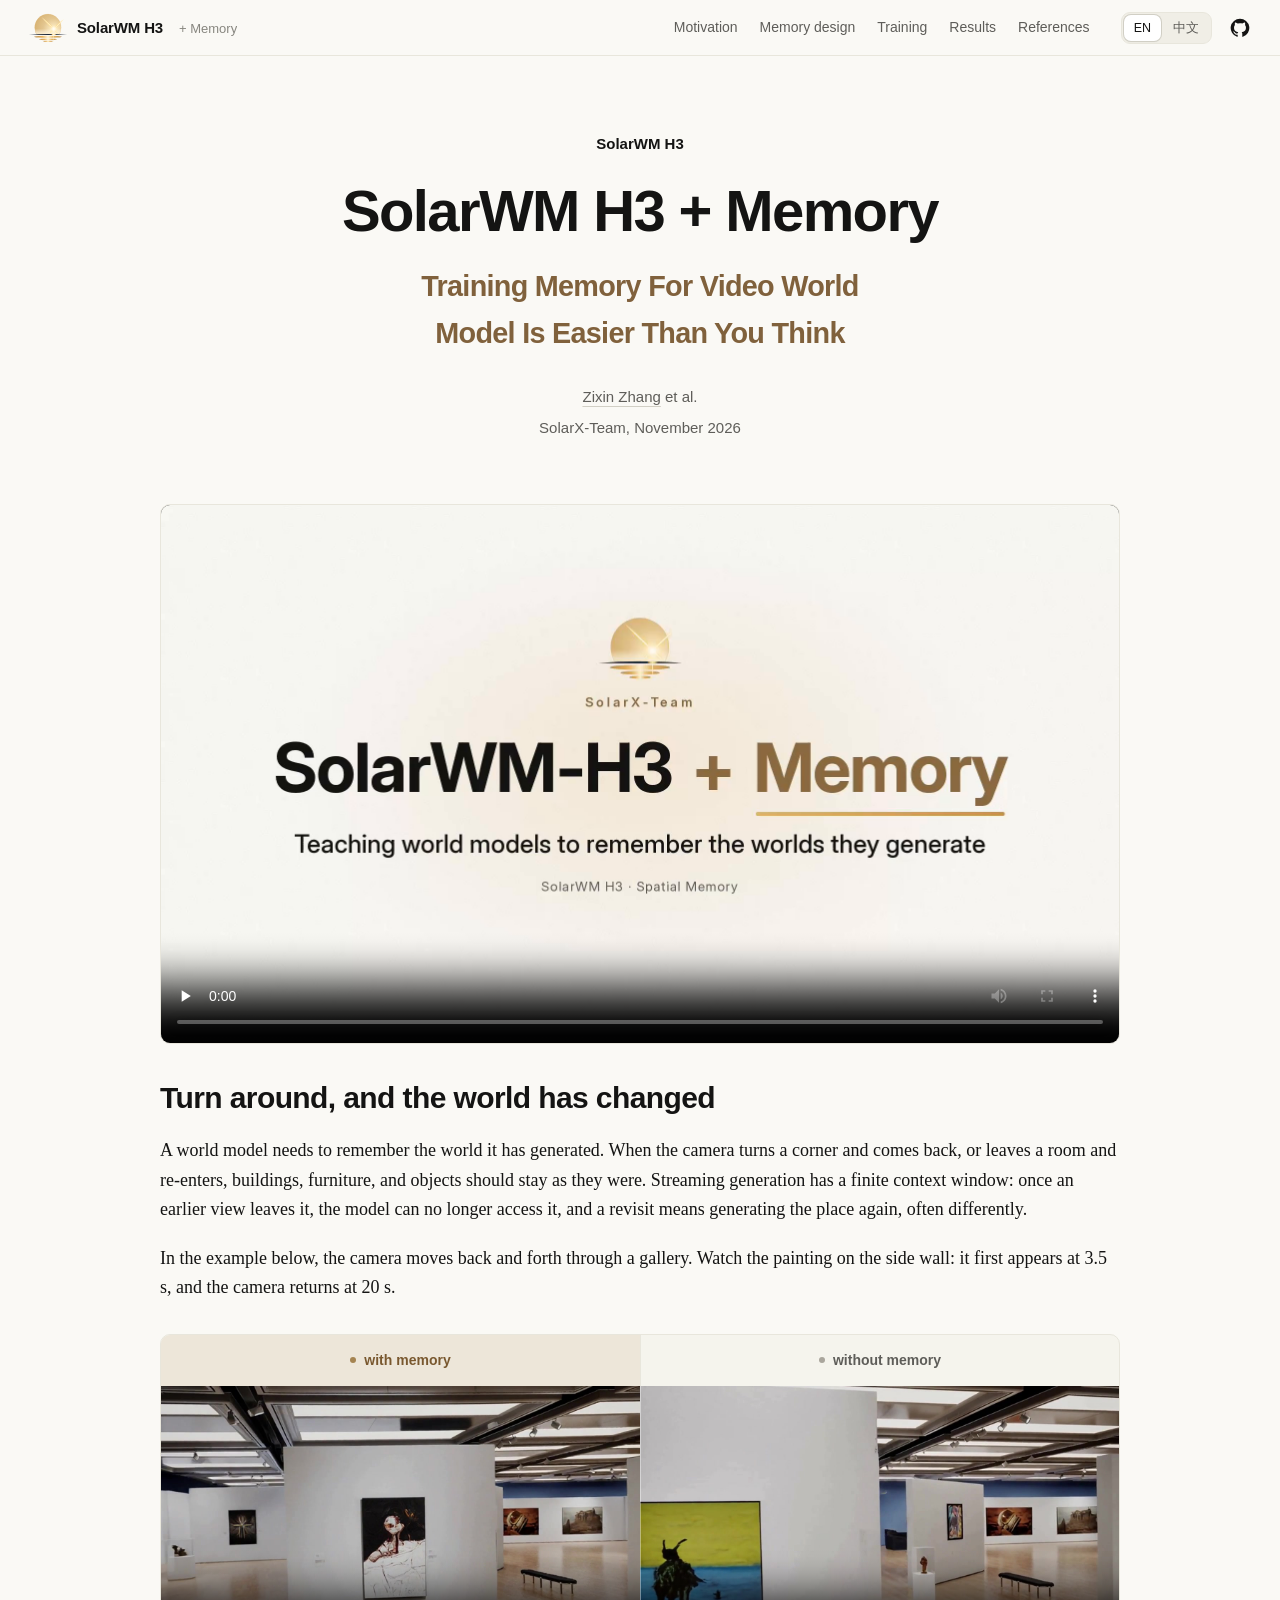
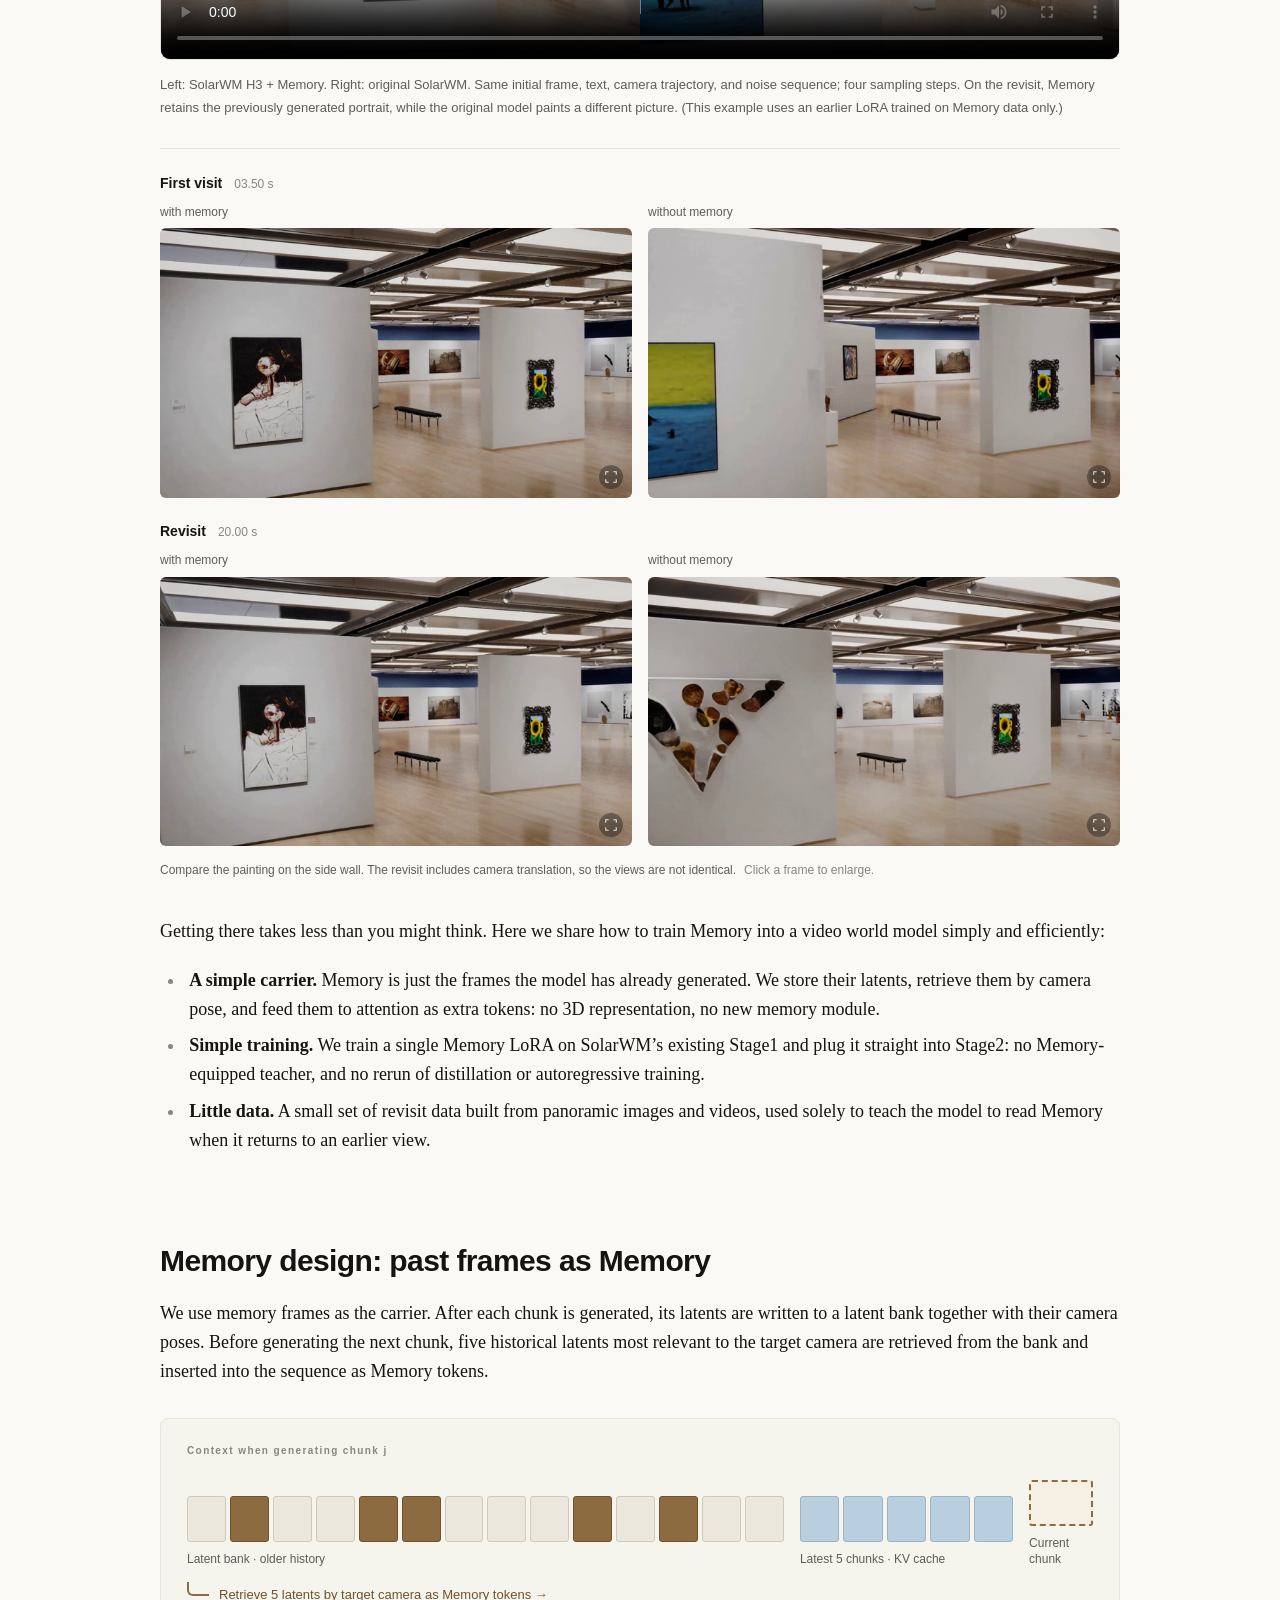
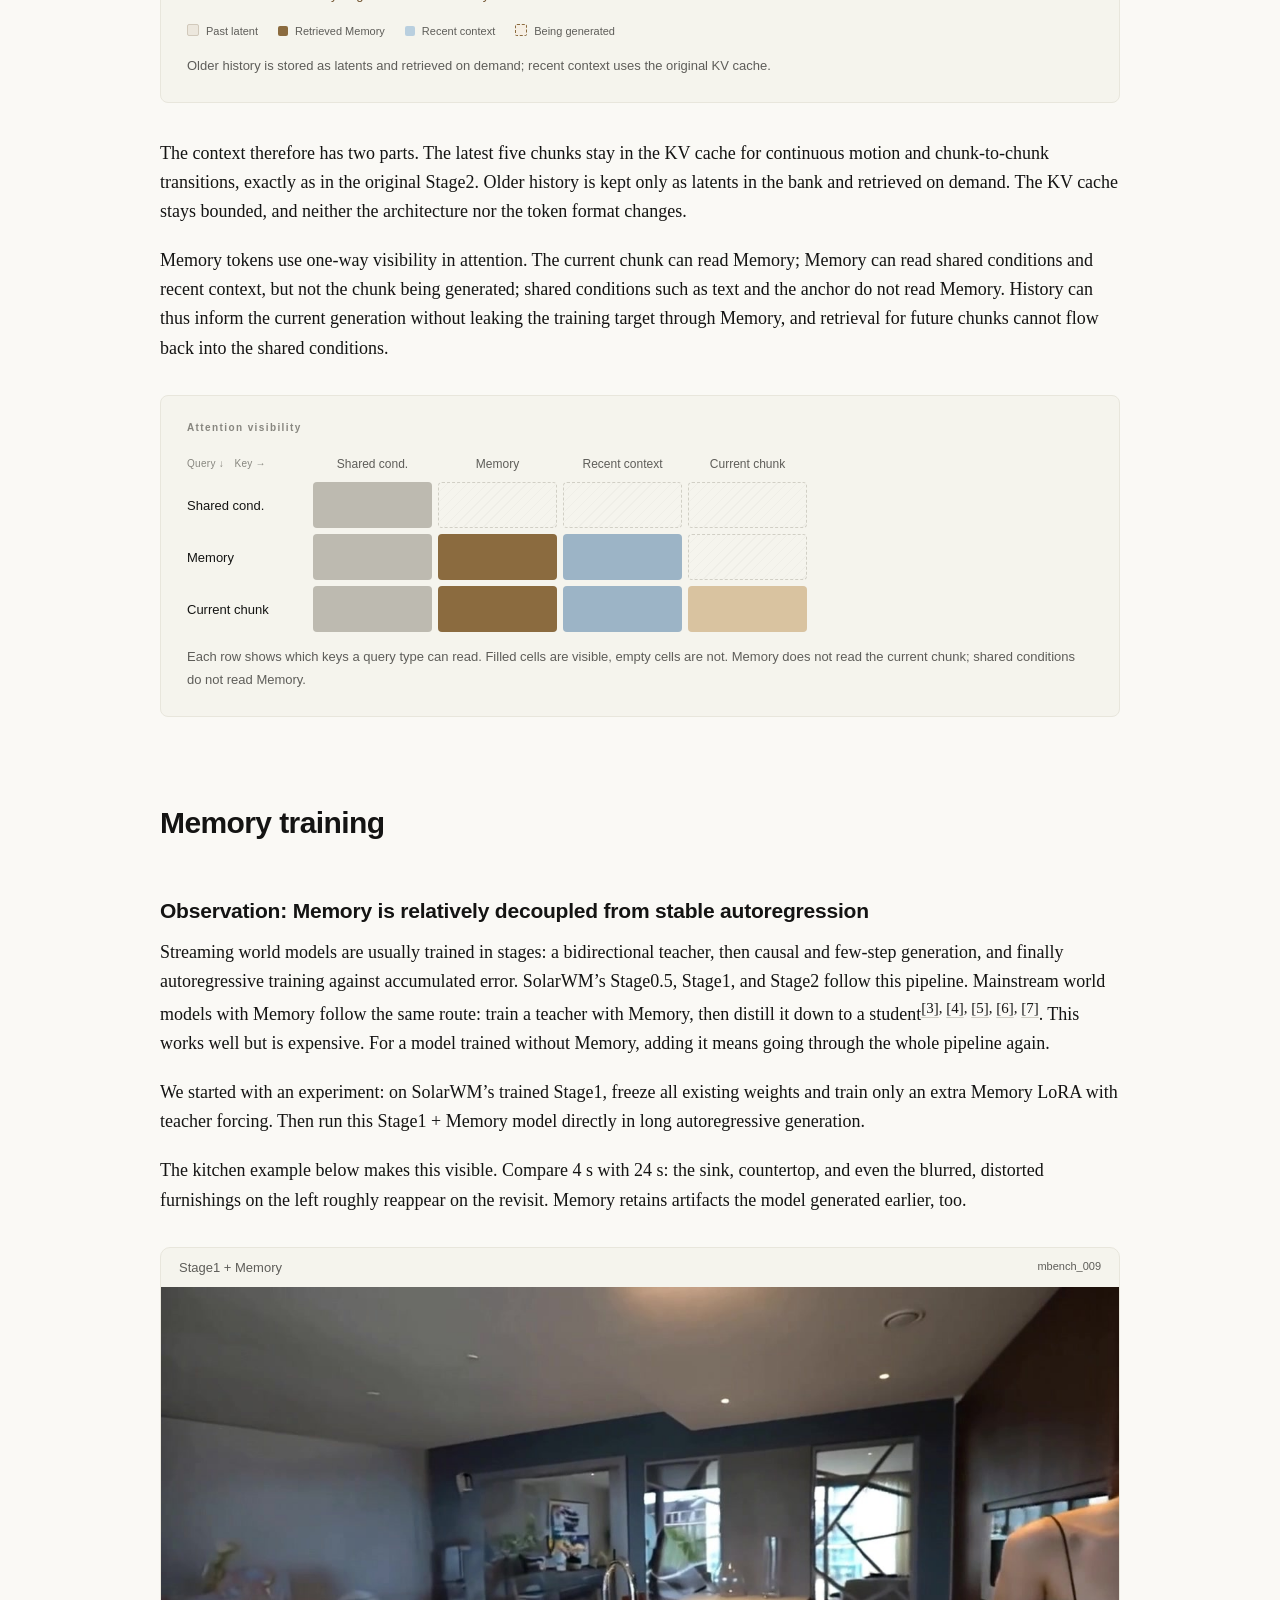
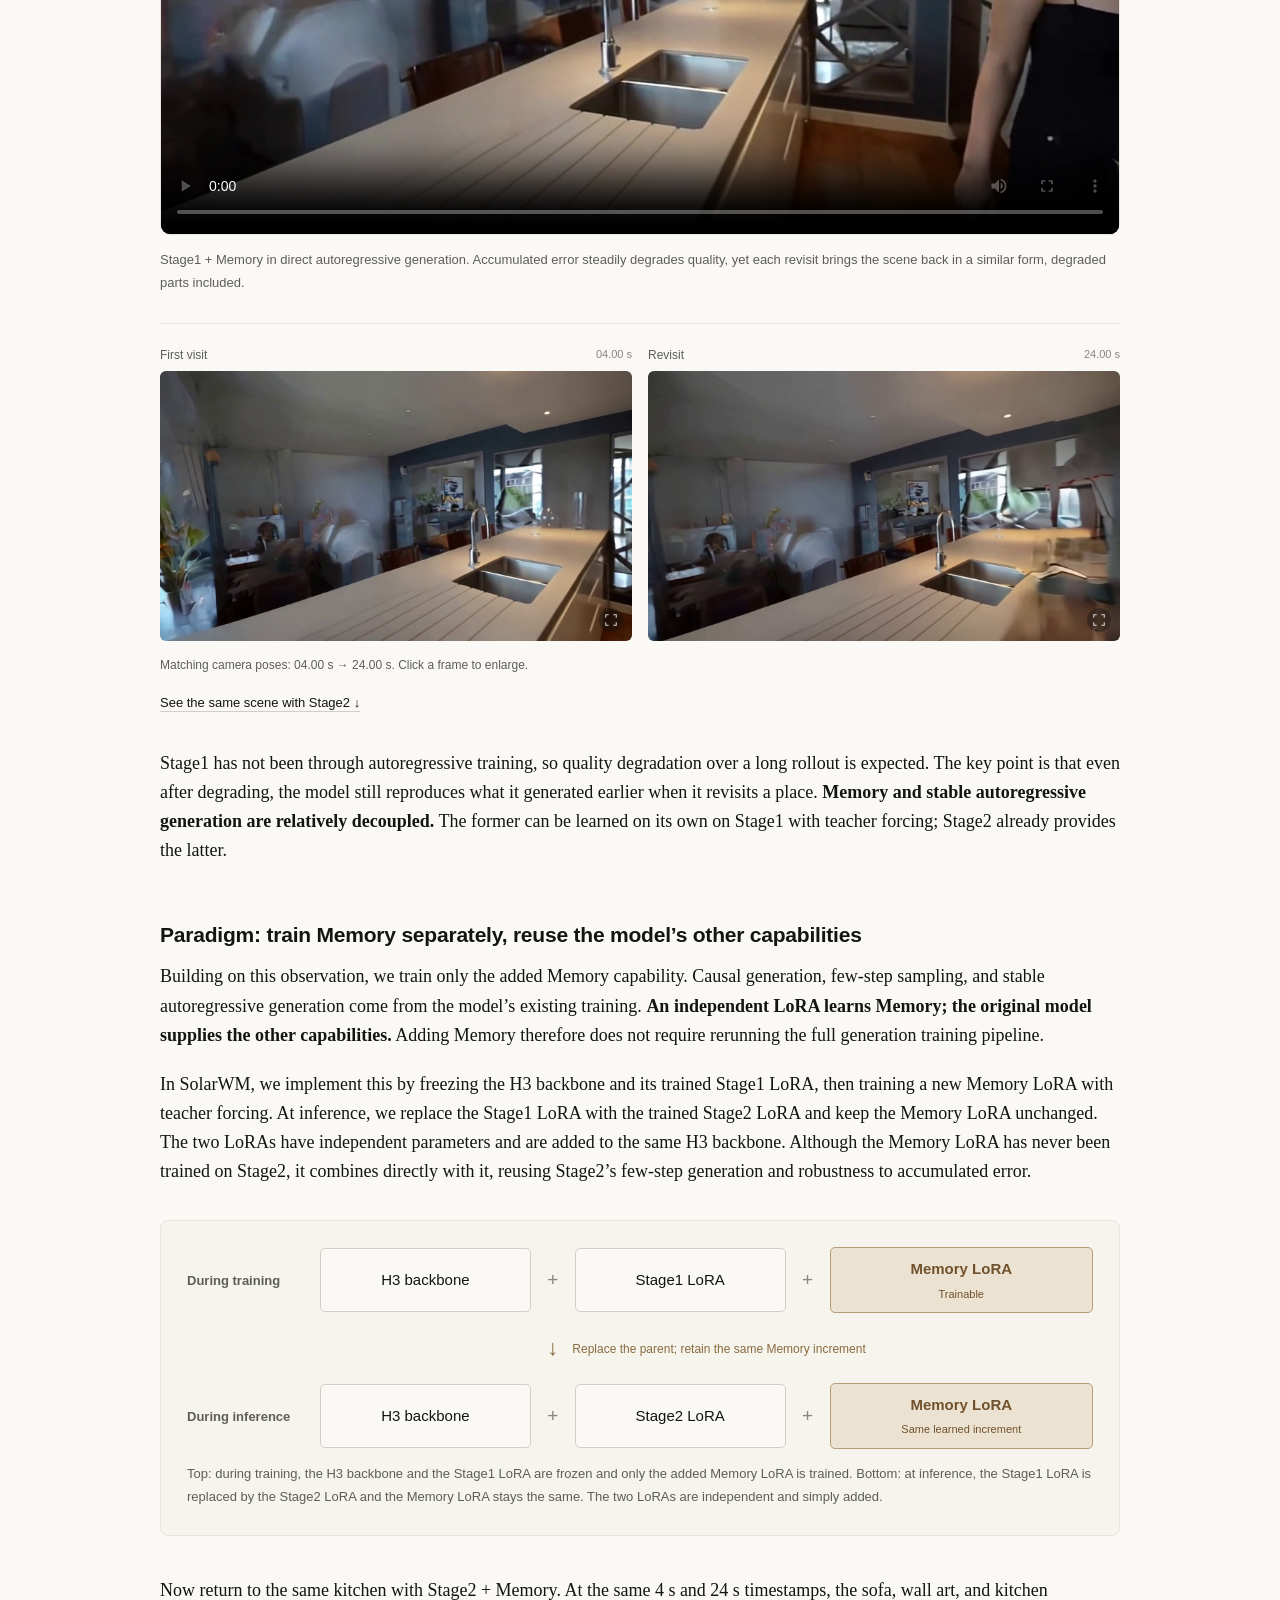
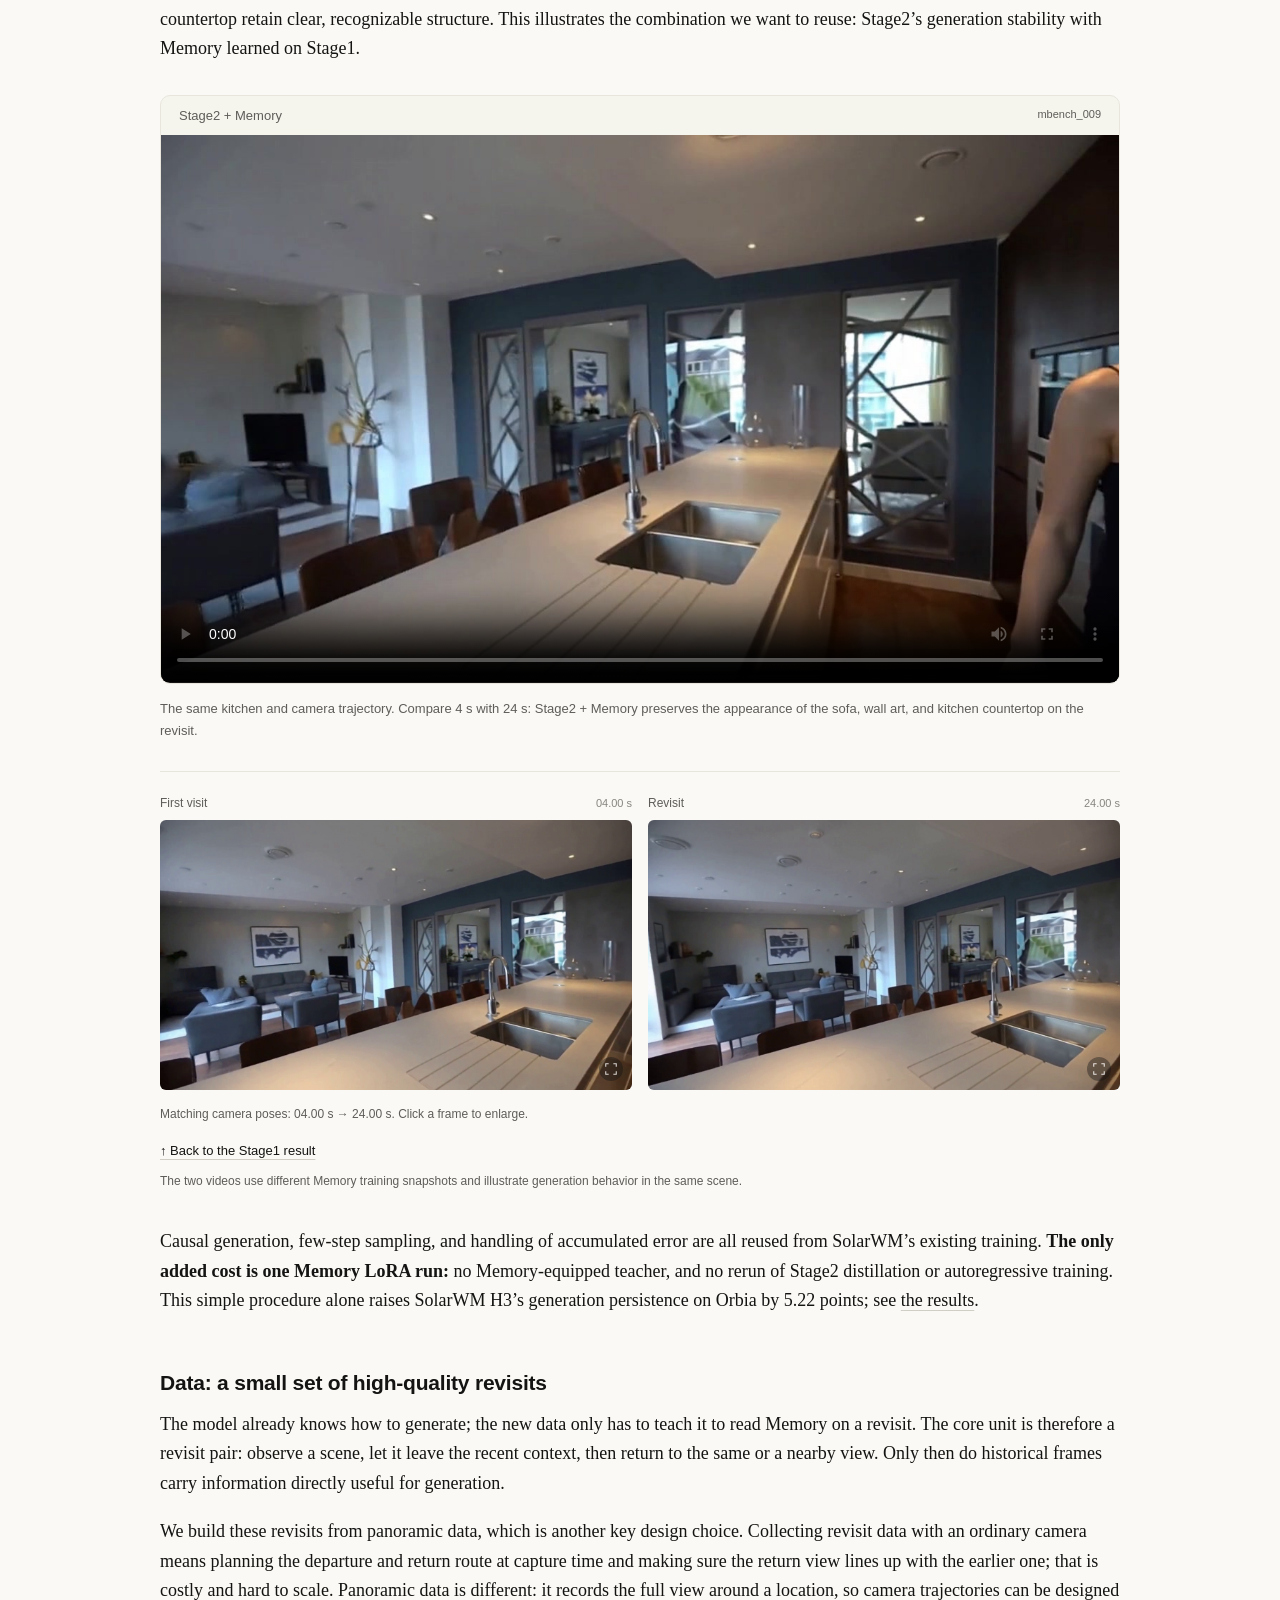
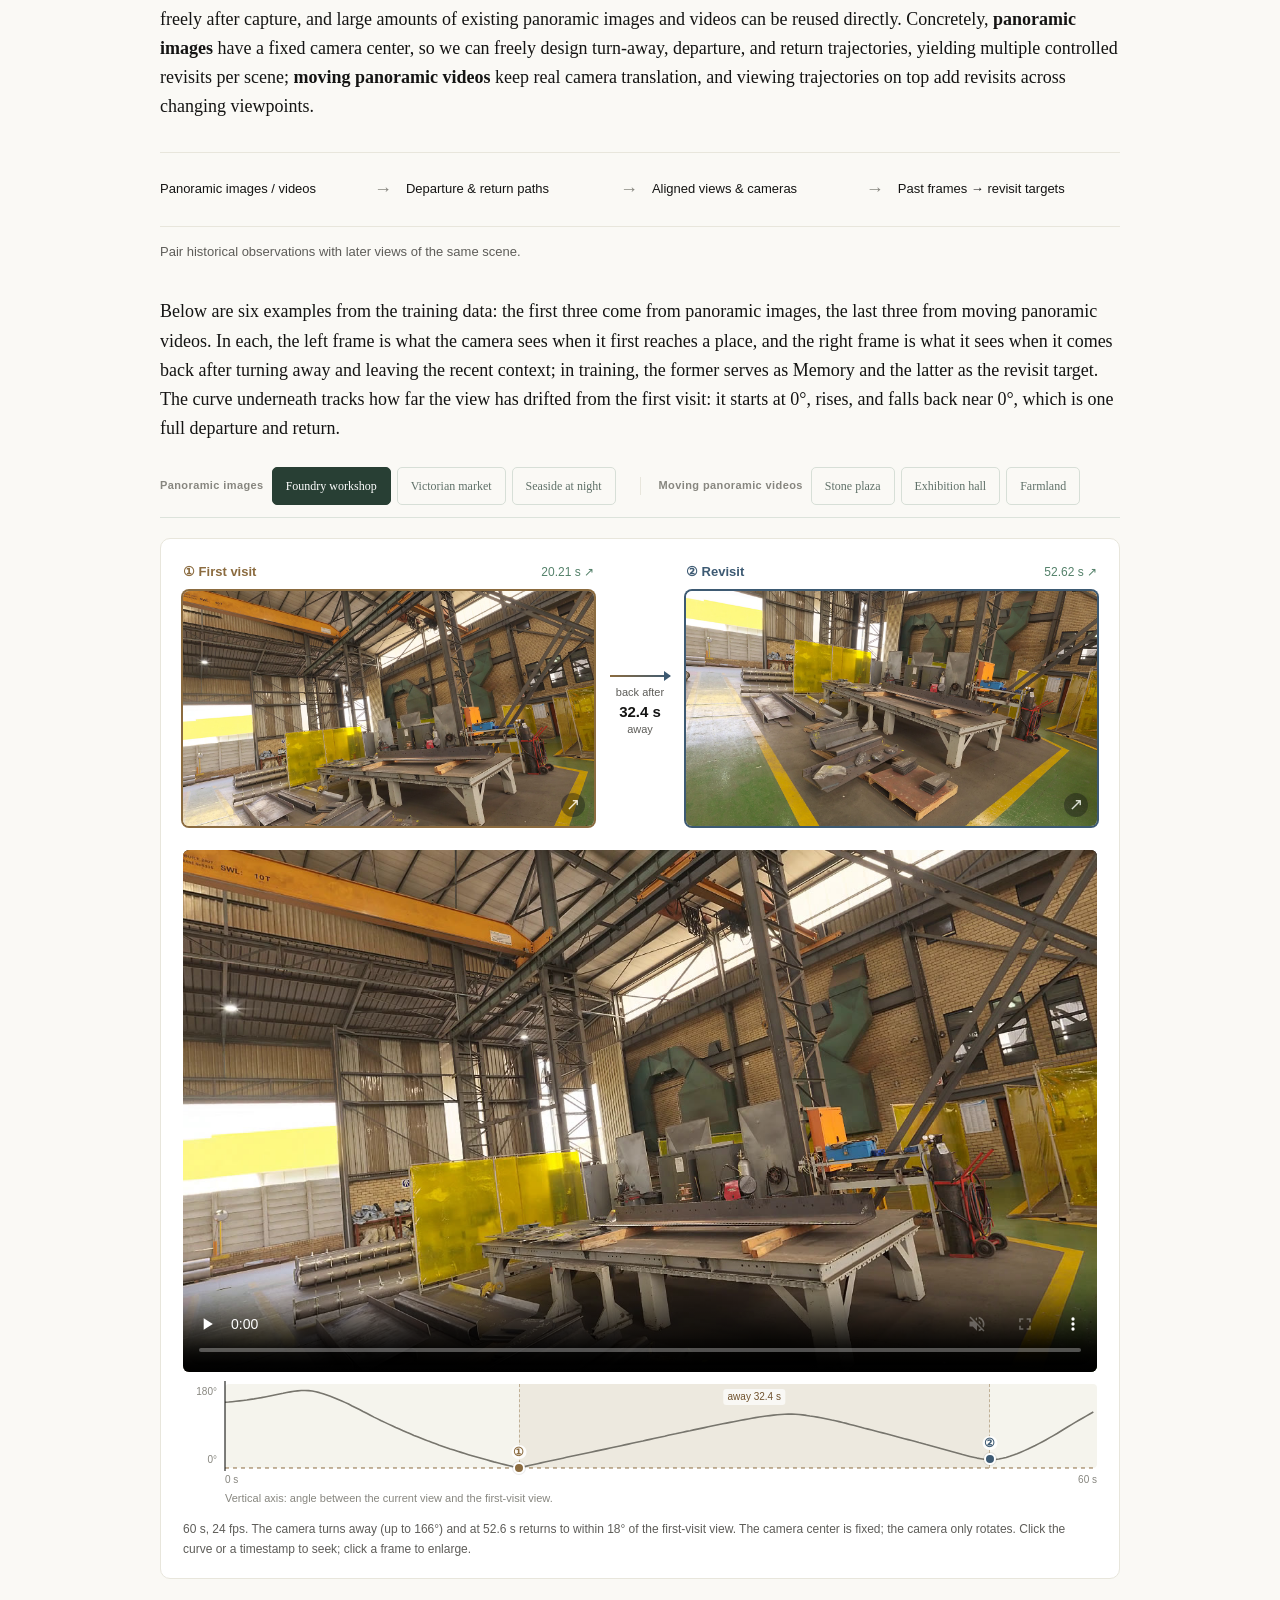
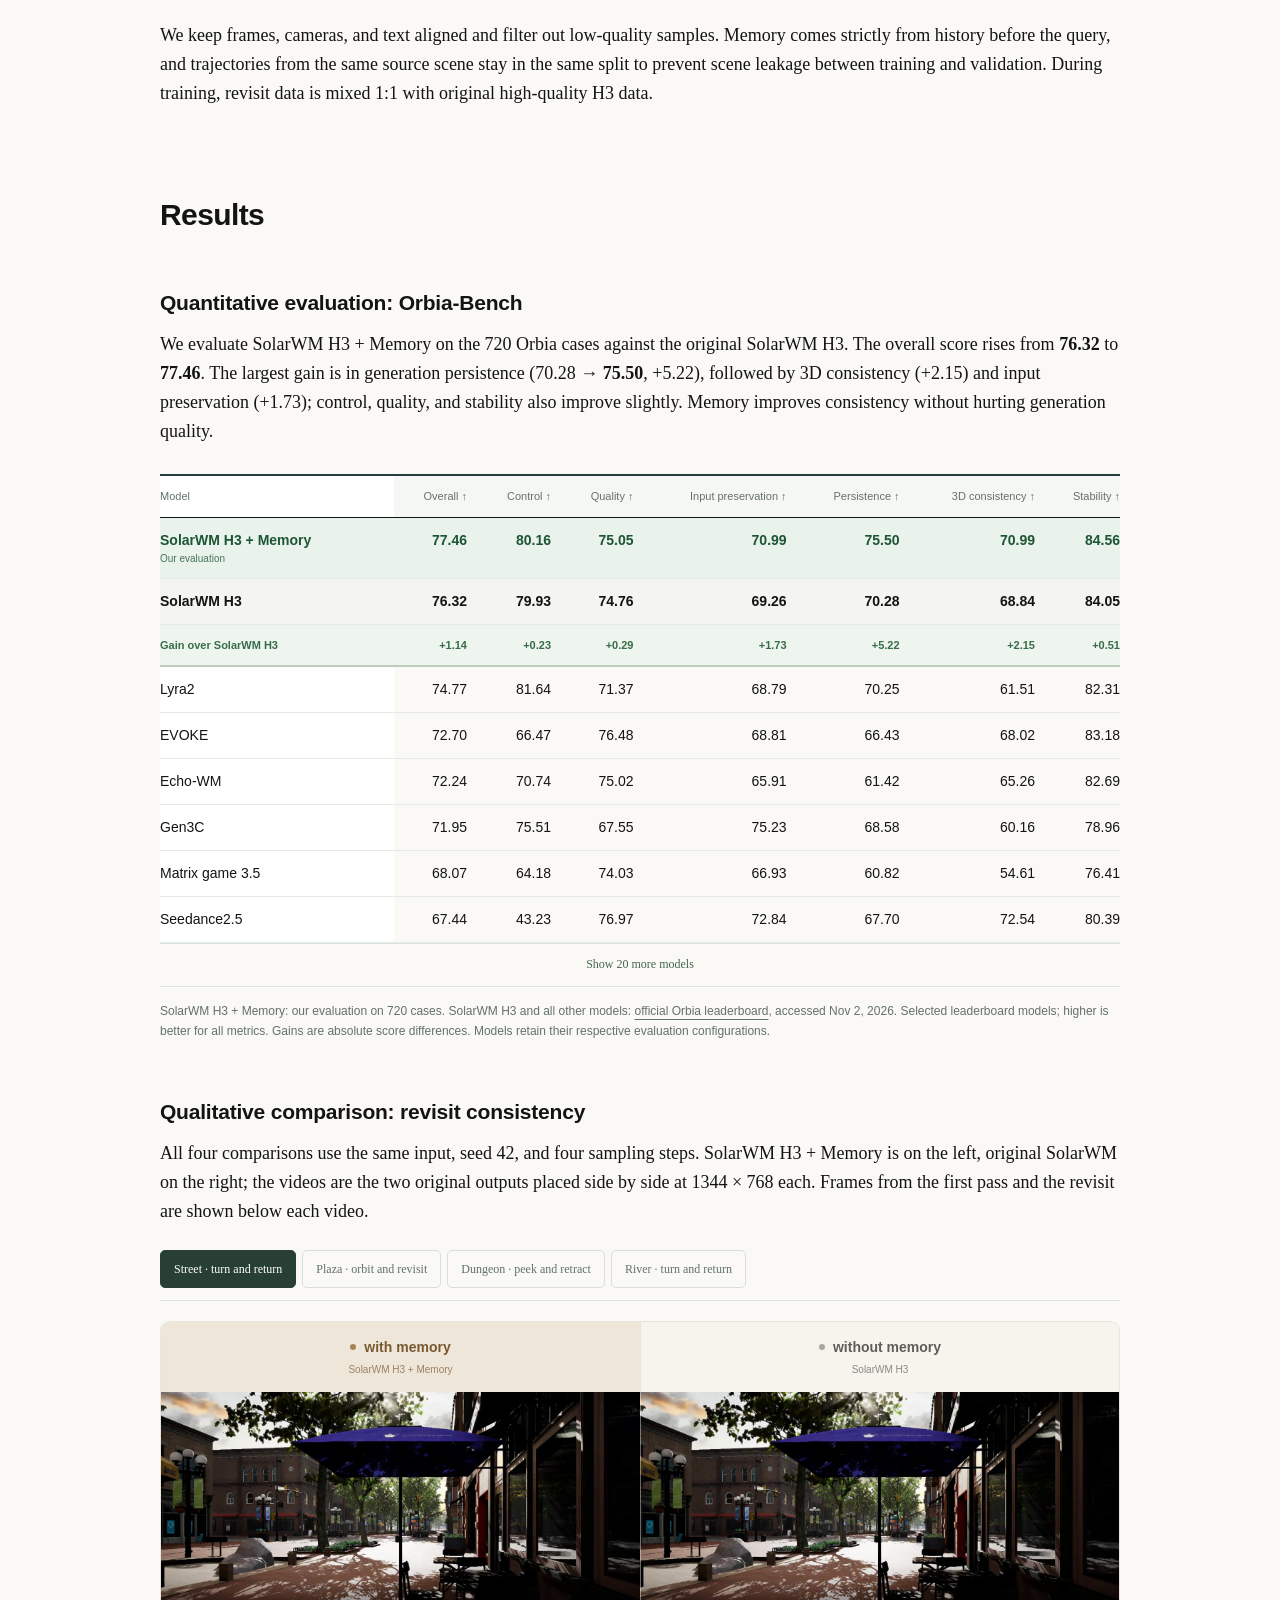
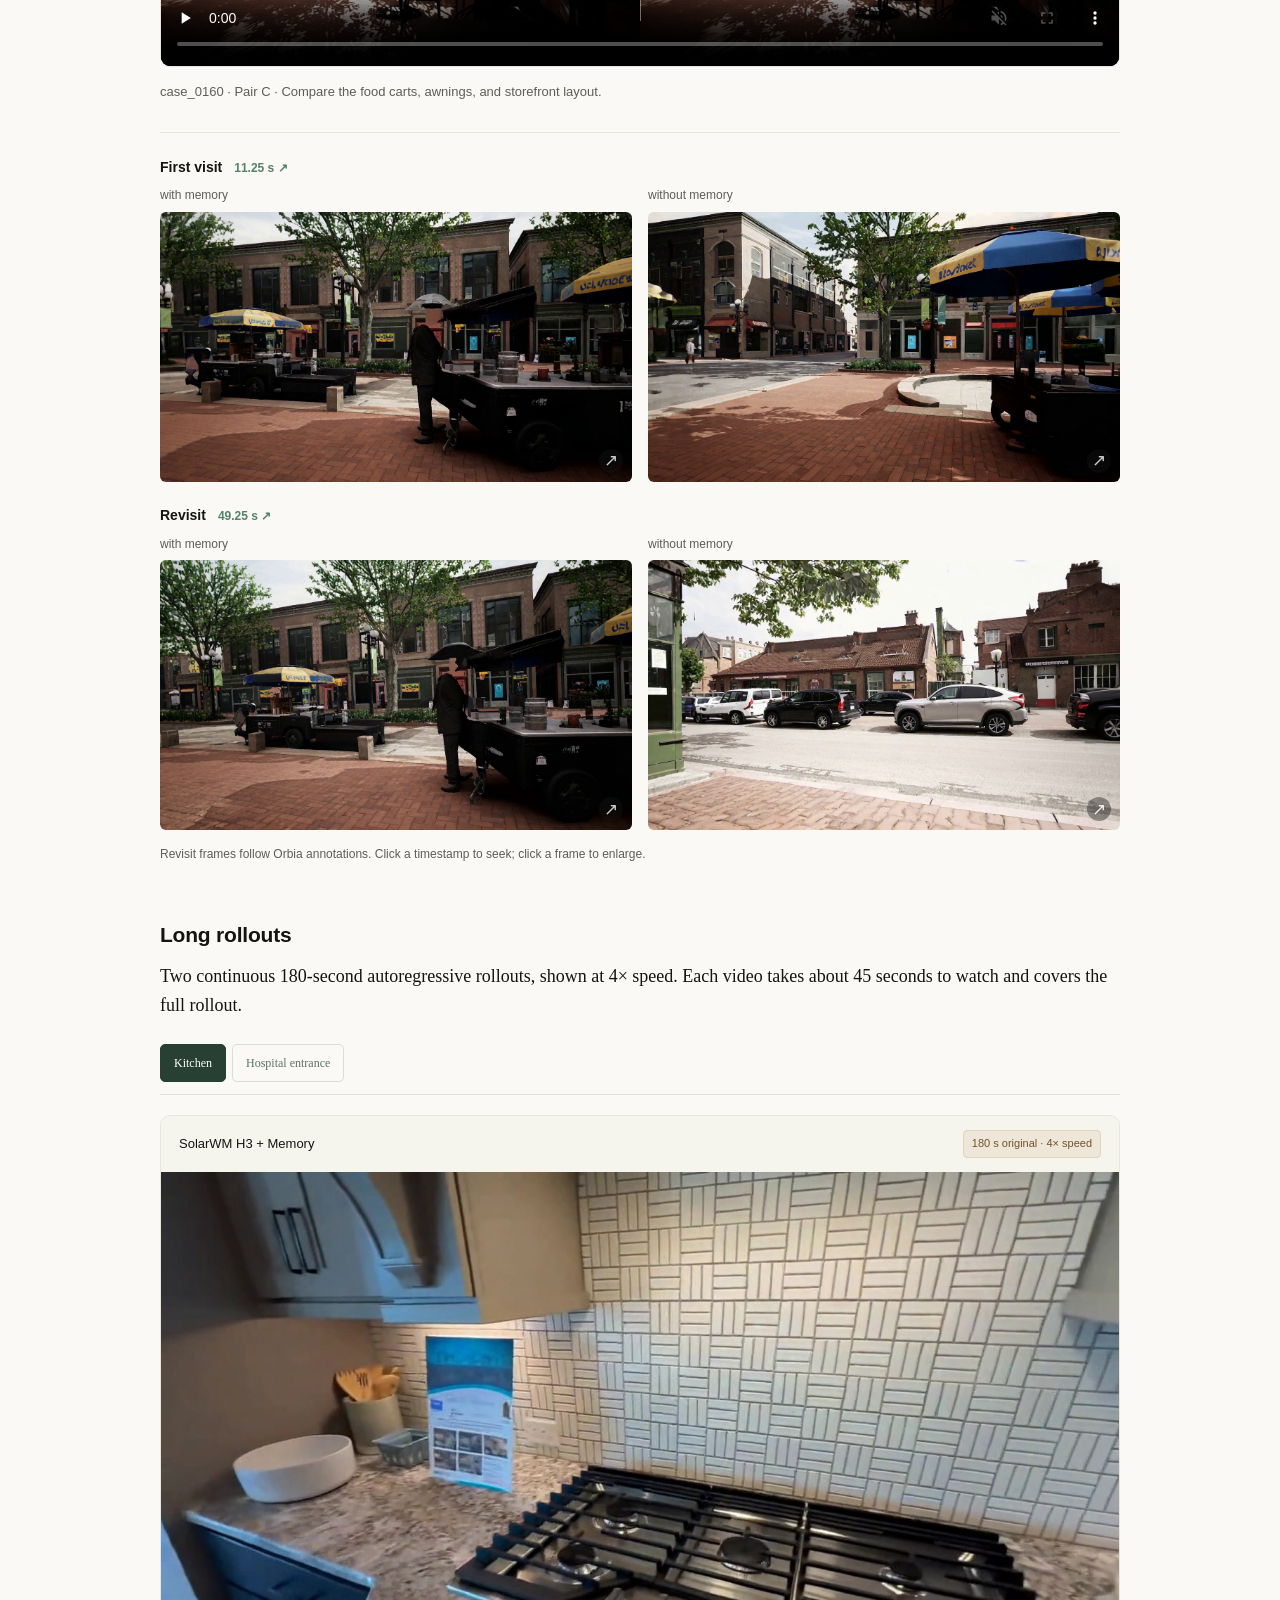
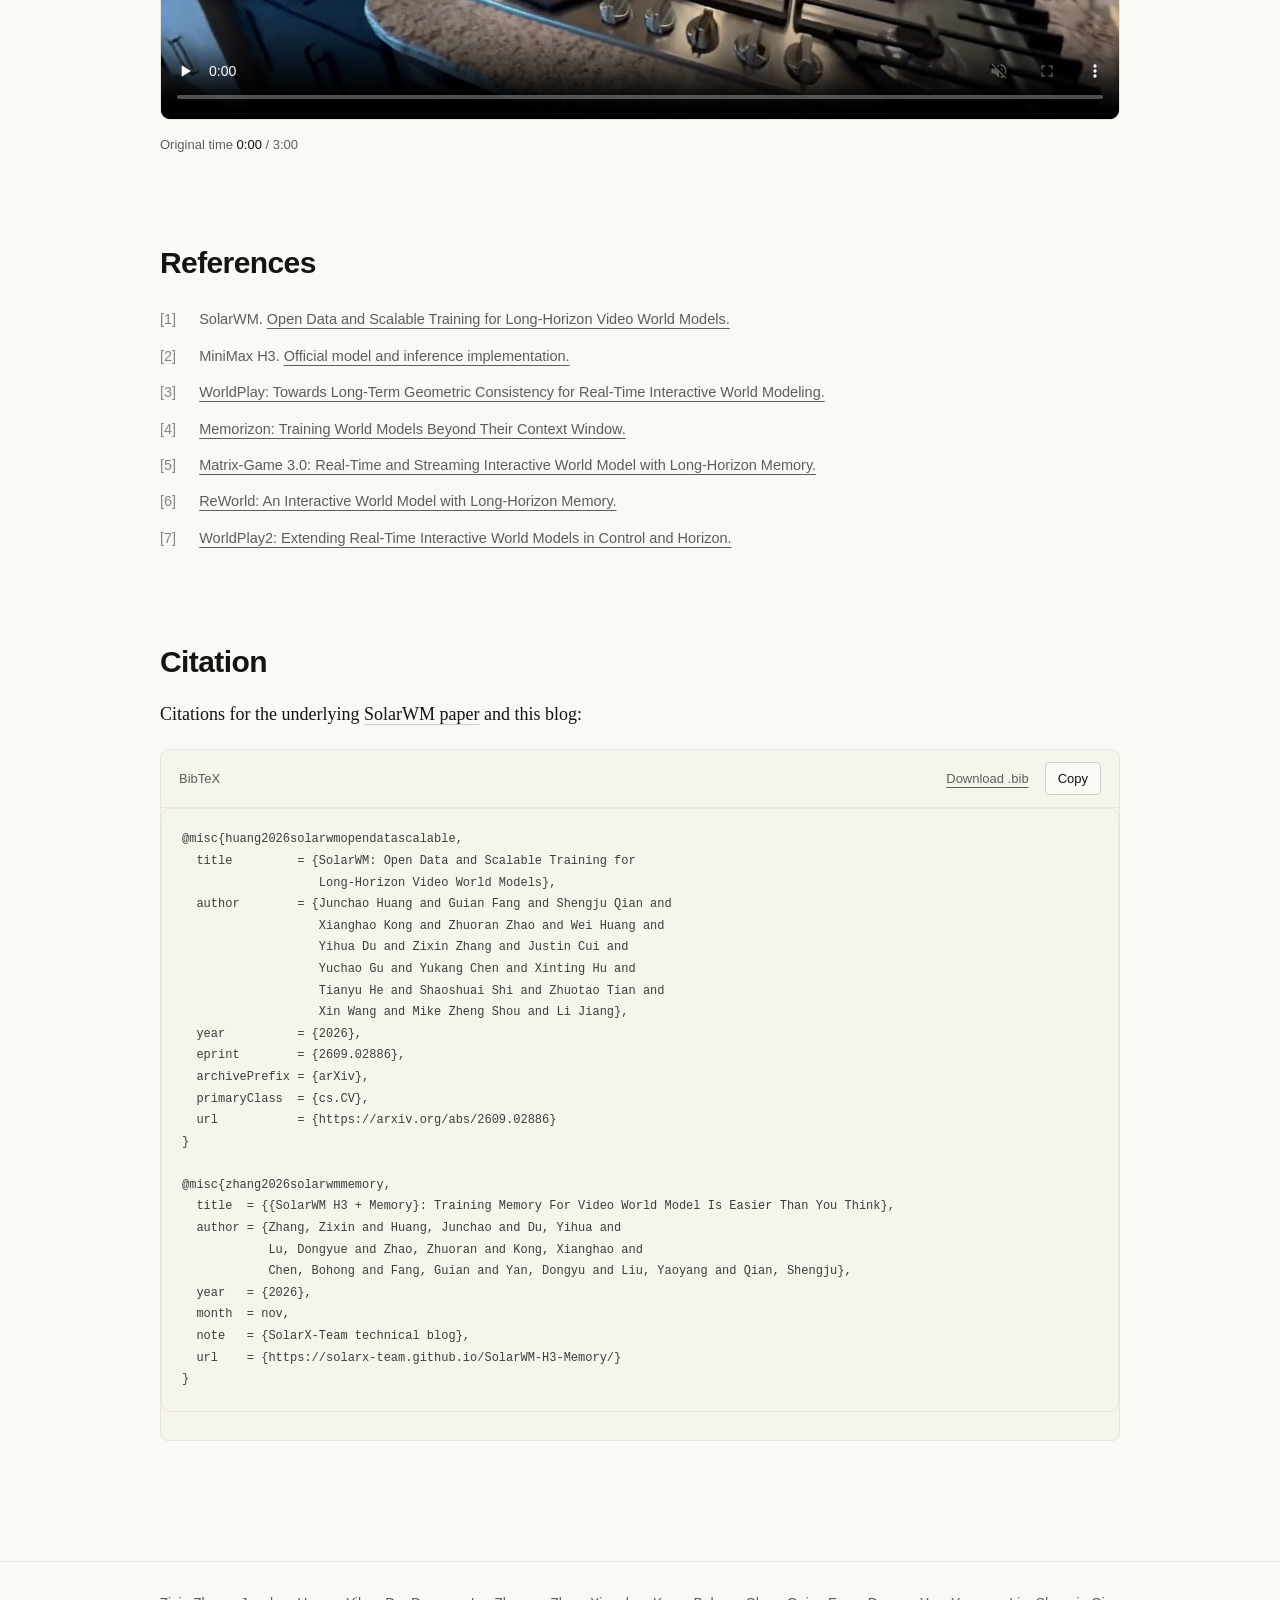
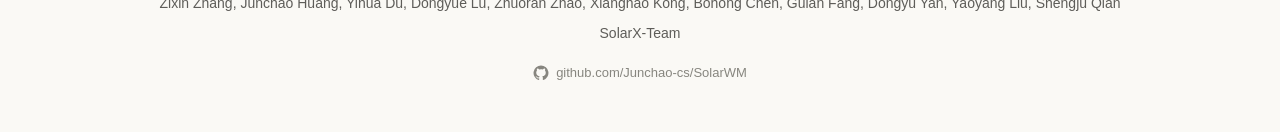
==== commit 46493450: "Use the uploaded videos original title frames as posters" ====
--- a/index.html
+++ b/index.html
@@ -1,4 +1,4 @@
-<!doctype html><html lang="en"><head><meta charset="utf-8"><meta name="viewport" content="width=device-width,initial-scale=1"><title>SolarWM H3 + Memory — SolarX-Team</title><meta name="author" content="Zixin Zhang, Junchao Huang, Yihua Du, Dongyue Lu, Zhuoran Zhao, Xianghao Kong, Bohong Chen, Guian Fang, Dongyu Yan, Yaoyang Liu, Shengju Qian"><meta name="description" content="Revisit data, Memory LoRA training, and online historical retrieval for SolarWM H3."><link rel="icon" href="assets/favicon.ico" sizes="48x48"><link rel="icon" type="image/svg+xml" href="assets/favicon.svg"><link rel="apple-touch-icon" href="assets/apple-touch-icon.png"><link rel="stylesheet" href="assets/reference.css"><link rel="stylesheet" href="assets/memory.css"><script src="assets/app.js" defer></script></head><body id="top" data-language="en"><a class="skip-link" href="#article">Skip to article</a><header class="topbar"><a class="name" href="#top"><img class="team-logo" src="assets/solarx-team-logo.svg" width="40" height="40" alt="SolarX-Team"><span class="brand-label">SolarWM H3 <small>+ Memory</small></span></a><nav class="nav" aria-label="Main navigation"><a href="#motivation">Motivation</a><a href="#inference">Memory design</a><a href="#training">Training</a><a href="#experiments">Results</a><a href="#references">References</a></nav><button class="toc-btn" type="button" aria-expanded="false" aria-controls="contents">☰ Contents</button><div class="segmented" aria-label="Language"><a data-language="en" lang="en" href="index.html" aria-current="page">EN</a><a data-language="zh" lang="zh" href="zh.html" >中文</a></div><a class="gh" href="https://github.com/Junchao-cs/SolarWM" target="_blank" rel="noopener noreferrer" aria-label="GitHub" title="GitHub"><svg viewBox="0 0 24 24" aria-hidden="true"><path fill="currentColor" d="M12 .8a11.2 11.2 0 0 0-3.54 21.83c.56.1.77-.24.77-.54v-2.1c-3.14.68-3.8-1.33-3.8-1.33-.51-1.3-1.25-1.65-1.25-1.65-1.02-.7.08-.68.08-.68 1.13.08 1.73 1.16 1.73 1.16 1 1.73 2.63 1.23 3.27.94.1-.73.4-1.23.71-1.51-2.5-.29-5.14-1.25-5.14-5.54 0-1.22.44-2.22 1.16-3-.12-.28-.5-1.42.11-2.95 0 0 .94-.3 3.08 1.15A10.7 10.7 0 0 1 12 6.2c.95 0 1.9.13 2.8.38 2.14-1.45 3.08-1.15 3.08-1.15.6 1.53.23 2.67.1 2.95.73.78 1.16 1.78 1.16 3.01 0 4.3-2.64 5.24-5.16 5.52.41.35.77 1.03.77 2.08v3.1c0 .3.2.65.77.54A11.2 11.2 0 0 0 12 .8Z"/></svg></a></header><aside class="toc" id="contents"><nav aria-label="Contents"><a href="#motivation">Motivation</a><a href="#inference">Memory design</a><a href="#training">Training</a><a class="sub" href="#observation">Observation: Memory is relatively decoupled from stable autoregression</a><a class="sub" href="#paradigm">Paradigm: train Memory separately, reuse the model’s other capabilities</a><a class="sub" href="#data">Data: a small set of high-quality revisits</a><a href="#experiments">Results</a><a class="sub" href="#results">Quantitative evaluation: Orbia-Bench</a><a class="sub" href="#qualitative">Qualitative comparison: revisit consistency</a><a class="sub" href="#long-rollout">Long rollouts</a><a href="#references">References</a><a href="#citation">Citation</a></nav></aside><main><article class="post" id="article"><header class="post-header"><p class="eyebrow">SolarWM H3</p><h1>SolarWM H3 + Memory</h1><p class="keywords">Training Memory For Video World Model Is Easier Than You Think</p><p class="byline"><span class="author-fold"><a class="author-name" href="https://zixinzhang02.github.io/" target="_blank" rel="noopener noreferrer">Zixin Zhang</a><span class="author-etal"> et al.</span><span class="author-rest" id="author-rest" hidden>, <a class="author-name" href="https://junchao-cs.github.io/" target="_blank" rel="noopener noreferrer">Junchao Huang</a>, <a class="author-name" href="https://hit-perfect.github.io/" target="_blank" rel="noopener noreferrer">Yihua Du</a>, <a class="author-name" href="https://dylanorange.github.io/" target="_blank" rel="noopener noreferrer">Dongyue Lu</a>, <a class="author-name" href="https://alicezrzhao.github.io/" target="_blank" rel="noopener noreferrer">Zhuoran Zhao</a>, <a class="author-name" href="https://refkxh.github.io/" target="_blank" rel="noopener noreferrer">Xianghao Kong</a>, <a class="author-name" href="https://scholar.google.com/citations?user=JP4f4lIAAAAJ&amp;hl=en" target="_blank" rel="noopener noreferrer">Bohong Chen</a>, <a class="author-name" href="https://enderfga.cn/" target="_blank" rel="noopener noreferrer">Guian Fang</a>, <a class="author-name" href="https://me.starydy.xyz/" target="_blank" rel="noopener noreferrer">Dongyu Yan</a>, <a class="author-name" href="https://lazysheeeeeep.github.io/" target="_blank" rel="noopener noreferrer">Yaoyang Liu</a>, <a class="author-name" href="https://thesouthfrog.com/about.me/" target="_blank" rel="noopener noreferrer">Shengju Qian</a></span></span></p><p class="byline team">SolarX-Team, November 2026</p></header><figure class="video-figure intro-video" id="video-overview"><div class="video-panel"><video controls playsinline preload="none" width="1920" height="1080" poster="assets/intro-20261105/intro-en.jpg" aria-label="English video overview"><source src="assets/intro-20261105/intro-en.mp4" type="video/mp4"></video></div></figure><section class="article-section" id="motivation"><h2>Turn around, and the world has changed</h2><p>A world model needs to remember the world it has generated. When the camera turns a corner and comes back, or leaves a room and re-enters, buildings, furniture, and objects should stay as they were. Streaming generation has a finite context window: once an earlier view leaves it, the model can no longer access it, and a revisit means generating the place again, often differently.</p><p>In the example below, the camera moves back and forth through a gallery. Watch the painting on the side wall: it first appears at 3.5 s, and the camera returns at 20 s.</p><figure class="video-figure"><div class="video-panel"><div class="comparison-labels"><span class="with-label">with memory</span><span>without memory</span></div><div class="video-surface paired-surface"><video controls playsinline preload="metadata" poster="assets/gallery-comparison.jpg" aria-label="Left: SolarWM H3 + Memory. Right: original SolarWM. Same initial frame, text, camera trajectory, and noise sequence; four sampling steps. On the revisit, Memory retains the previously generated portrait, while the original model paints a different picture. (This example uses an earlier LoRA trained on Memory data only.)"><source src="assets/gallery-comparison.mp4" type="video/mp4"></video></div></div><figcaption>Left: SolarWM H3 + Memory. Right: original SolarWM. Same initial frame, text, camera trajectory, and noise sequence; four sampling steps. On the revisit, Memory retains the previously generated portrait, while the original model paints a different picture. (This example uses an earlier LoRA trained on Memory data only.)</figcaption><div class="visit-panel"><div class="visit-row"><div class="visit-row-title">First visit <span>03.50 s</span></div><div class="visit-grid"><div class="visit-card"><div class="visit-card-label">with memory<span>03.50 s</span></div><button type="button" class="frame-zoom" data-frame="assets/gallery-with-first.png" data-caption="with memory · 03.50 s" aria-label="with memory · 03.50 s — Enlarge frame"><img src="assets/gallery-with-first.png" width="1344" height="768" loading="lazy" alt="with memory · 03.50 s"><span class="zoom-mark" aria-hidden="true"><svg width="14" height="14" viewBox="0 0 24 24" fill="none" stroke="currentColor" stroke-width="1.8"><path d="M8 3H3v5m13-5h5v5M3 16v5h5m13-5v5h-5"/></svg></span></button></div><div class="visit-card"><div class="visit-card-label">without memory<span>03.50 s</span></div><button type="button" class="frame-zoom" data-frame="assets/gallery-without-first.png" data-caption="without memory · 03.50 s" aria-label="without memory · 03.50 s — Enlarge frame"><img src="assets/gallery-without-first.png" width="1344" height="768" loading="lazy" alt="without memory · 03.50 s"><span class="zoom-mark" aria-hidden="true"><svg width="14" height="14" viewBox="0 0 24 24" fill="none" stroke="currentColor" stroke-width="1.8"><path d="M8 3H3v5m13-5h5v5M3 16v5h5m13-5v5h-5"/></svg></span></button></div></div></div><div class="visit-row"><div class="visit-row-title">Revisit <span>20.00 s</span></div><div class="visit-grid"><div class="visit-card"><div class="visit-card-label">with memory<span>20.00 s</span></div><button type="button" class="frame-zoom" data-frame="assets/gallery-with-revisit.png" data-caption="with memory · 20.00 s" aria-label="with memory · 20.00 s — Enlarge frame"><img src="assets/gallery-with-revisit.png" width="1344" height="768" loading="lazy" alt="with memory · 20.00 s"><span class="zoom-mark" aria-hidden="true"><svg width="14" height="14" viewBox="0 0 24 24" fill="none" stroke="currentColor" stroke-width="1.8"><path d="M8 3H3v5m13-5h5v5M3 16v5h5m13-5v5h-5"/></svg></span></button></div><div class="visit-card"><div class="visit-card-label">without memory<span>20.00 s</span></div><button type="button" class="frame-zoom" data-frame="assets/gallery-without-revisit.png" data-caption="without memory · 20.00 s" aria-label="without memory · 20.00 s — Enlarge frame"><img src="assets/gallery-without-revisit.png" width="1344" height="768" loading="lazy" alt="without memory · 20.00 s"><span class="zoom-mark" aria-hidden="true"><svg width="14" height="14" viewBox="0 0 24 24" fill="none" stroke="currentColor" stroke-width="1.8"><path d="M8 3H3v5m13-5h5v5M3 16v5h5m13-5v5h-5"/></svg></span></button></div></div></div><p class="visit-note">Compare the painting on the side wall. The revisit includes camera translation, so the views are not identical.<span>Click a frame to enlarge.</span></p></div></figure><p>Getting there takes less than you might think. Here we share how to train Memory into a video world model simply and efficiently:</p><ul><li><strong>A simple carrier.</strong> Memory is just the frames the model has already generated. We store their latents, retrieve them by camera pose, and feed them to attention as extra tokens: no 3D representation, no new memory module.</li><li><strong>Simple training.</strong> We train a single Memory LoRA on SolarWM’s existing Stage1 and plug it straight into Stage2: no Memory-equipped teacher, and no rerun of distillation or autoregressive training.</li><li><strong>Little data.</strong> A small set of revisit data built from panoramic images and videos, used solely to teach the model to read Memory when it returns to an earlier view.</li></ul></section>
+<!doctype html><html lang="en"><head><meta charset="utf-8"><meta name="viewport" content="width=device-width,initial-scale=1"><title>SolarWM H3 + Memory — SolarX-Team</title><meta name="author" content="Zixin Zhang, Junchao Huang, Yihua Du, Dongyue Lu, Zhuoran Zhao, Xianghao Kong, Bohong Chen, Guian Fang, Dongyu Yan, Yaoyang Liu, Shengju Qian"><meta name="description" content="Revisit data, Memory LoRA training, and online historical retrieval for SolarWM H3."><link rel="icon" href="assets/favicon.ico" sizes="48x48"><link rel="icon" type="image/svg+xml" href="assets/favicon.svg"><link rel="apple-touch-icon" href="assets/apple-touch-icon.png"><link rel="stylesheet" href="assets/reference.css"><link rel="stylesheet" href="assets/memory.css"><script src="assets/app.js" defer></script></head><body id="top" data-language="en"><a class="skip-link" href="#article">Skip to article</a><header class="topbar"><a class="name" href="#top"><img class="team-logo" src="assets/solarx-team-logo.svg" width="40" height="40" alt="SolarX-Team"><span class="brand-label">SolarWM H3 <small>+ Memory</small></span></a><nav class="nav" aria-label="Main navigation"><a href="#motivation">Motivation</a><a href="#inference">Memory design</a><a href="#training">Training</a><a href="#experiments">Results</a><a href="#references">References</a></nav><button class="toc-btn" type="button" aria-expanded="false" aria-controls="contents">☰ Contents</button><div class="segmented" aria-label="Language"><a data-language="en" lang="en" href="index.html" aria-current="page">EN</a><a data-language="zh" lang="zh" href="zh.html" >中文</a></div><a class="gh" href="https://github.com/Junchao-cs/SolarWM" target="_blank" rel="noopener noreferrer" aria-label="GitHub" title="GitHub"><svg viewBox="0 0 24 24" aria-hidden="true"><path fill="currentColor" d="M12 .8a11.2 11.2 0 0 0-3.54 21.83c.56.1.77-.24.77-.54v-2.1c-3.14.68-3.8-1.33-3.8-1.33-.51-1.3-1.25-1.65-1.25-1.65-1.02-.7.08-.68.08-.68 1.13.08 1.73 1.16 1.73 1.16 1 1.73 2.63 1.23 3.27.94.1-.73.4-1.23.71-1.51-2.5-.29-5.14-1.25-5.14-5.54 0-1.22.44-2.22 1.16-3-.12-.28-.5-1.42.11-2.95 0 0 .94-.3 3.08 1.15A10.7 10.7 0 0 1 12 6.2c.95 0 1.9.13 2.8.38 2.14-1.45 3.08-1.15 3.08-1.15.6 1.53.23 2.67.1 2.95.73.78 1.16 1.78 1.16 3.01 0 4.3-2.64 5.24-5.16 5.52.41.35.77 1.03.77 2.08v3.1c0 .3.2.65.77.54A11.2 11.2 0 0 0 12 .8Z"/></svg></a></header><aside class="toc" id="contents"><nav aria-label="Contents"><a href="#motivation">Motivation</a><a href="#inference">Memory design</a><a href="#training">Training</a><a class="sub" href="#observation">Observation: Memory is relatively decoupled from stable autoregression</a><a class="sub" href="#paradigm">Paradigm: train Memory separately, reuse the model’s other capabilities</a><a class="sub" href="#data">Data: a small set of high-quality revisits</a><a href="#experiments">Results</a><a class="sub" href="#results">Quantitative evaluation: Orbia-Bench</a><a class="sub" href="#qualitative">Qualitative comparison: revisit consistency</a><a class="sub" href="#long-rollout">Long rollouts</a><a href="#references">References</a><a href="#citation">Citation</a></nav></aside><main><article class="post" id="article"><header class="post-header"><p class="eyebrow">SolarWM H3</p><h1>SolarWM H3 + Memory</h1><p class="keywords">Training Memory For Video World Model Is Easier Than You Think</p><p class="byline"><span class="author-fold"><a class="author-name" href="https://zixinzhang02.github.io/" target="_blank" rel="noopener noreferrer">Zixin Zhang</a><span class="author-etal"> et al.</span><span class="author-rest" id="author-rest" hidden>, <a class="author-name" href="https://junchao-cs.github.io/" target="_blank" rel="noopener noreferrer">Junchao Huang</a>, <a class="author-name" href="https://hit-perfect.github.io/" target="_blank" rel="noopener noreferrer">Yihua Du</a>, <a class="author-name" href="https://dylanorange.github.io/" target="_blank" rel="noopener noreferrer">Dongyue Lu</a>, <a class="author-name" href="https://alicezrzhao.github.io/" target="_blank" rel="noopener noreferrer">Zhuoran Zhao</a>, <a class="author-name" href="https://refkxh.github.io/" target="_blank" rel="noopener noreferrer">Xianghao Kong</a>, <a class="author-name" href="https://scholar.google.com/citations?user=JP4f4lIAAAAJ&amp;hl=en" target="_blank" rel="noopener noreferrer">Bohong Chen</a>, <a class="author-name" href="https://enderfga.cn/" target="_blank" rel="noopener noreferrer">Guian Fang</a>, <a class="author-name" href="https://me.starydy.xyz/" target="_blank" rel="noopener noreferrer">Dongyu Yan</a>, <a class="author-name" href="https://lazysheeeeeep.github.io/" target="_blank" rel="noopener noreferrer">Yaoyang Liu</a>, <a class="author-name" href="https://thesouthfrog.com/about.me/" target="_blank" rel="noopener noreferrer">Shengju Qian</a></span></span></p><p class="byline team">SolarX-Team, November 2026</p></header><figure class="video-figure intro-video" id="video-overview"><div class="video-panel"><video controls playsinline preload="none" width="1920" height="1080" poster="assets/intro-20261105/intro-en-cover.png" aria-label="English video overview"><source src="assets/intro-20261105/intro-en.mp4" type="video/mp4"></video></div></figure><section class="article-section" id="motivation"><h2>Turn around, and the world has changed</h2><p>A world model needs to remember the world it has generated. When the camera turns a corner and comes back, or leaves a room and re-enters, buildings, furniture, and objects should stay as they were. Streaming generation has a finite context window: once an earlier view leaves it, the model can no longer access it, and a revisit means generating the place again, often differently.</p><p>In the example below, the camera moves back and forth through a gallery. Watch the painting on the side wall: it first appears at 3.5 s, and the camera returns at 20 s.</p><figure class="video-figure"><div class="video-panel"><div class="comparison-labels"><span class="with-label">with memory</span><span>without memory</span></div><div class="video-surface paired-surface"><video controls playsinline preload="metadata" poster="assets/gallery-comparison.jpg" aria-label="Left: SolarWM H3 + Memory. Right: original SolarWM. Same initial frame, text, camera trajectory, and noise sequence; four sampling steps. On the revisit, Memory retains the previously generated portrait, while the original model paints a different picture. (This example uses an earlier LoRA trained on Memory data only.)"><source src="assets/gallery-comparison.mp4" type="video/mp4"></video></div></div><figcaption>Left: SolarWM H3 + Memory. Right: original SolarWM. Same initial frame, text, camera trajectory, and noise sequence; four sampling steps. On the revisit, Memory retains the previously generated portrait, while the original model paints a different picture. (This example uses an earlier LoRA trained on Memory data only.)</figcaption><div class="visit-panel"><div class="visit-row"><div class="visit-row-title">First visit <span>03.50 s</span></div><div class="visit-grid"><div class="visit-card"><div class="visit-card-label">with memory<span>03.50 s</span></div><button type="button" class="frame-zoom" data-frame="assets/gallery-with-first.png" data-caption="with memory · 03.50 s" aria-label="with memory · 03.50 s — Enlarge frame"><img src="assets/gallery-with-first.png" width="1344" height="768" loading="lazy" alt="with memory · 03.50 s"><span class="zoom-mark" aria-hidden="true"><svg width="14" height="14" viewBox="0 0 24 24" fill="none" stroke="currentColor" stroke-width="1.8"><path d="M8 3H3v5m13-5h5v5M3 16v5h5m13-5v5h-5"/></svg></span></button></div><div class="visit-card"><div class="visit-card-label">without memory<span>03.50 s</span></div><button type="button" class="frame-zoom" data-frame="assets/gallery-without-first.png" data-caption="without memory · 03.50 s" aria-label="without memory · 03.50 s — Enlarge frame"><img src="assets/gallery-without-first.png" width="1344" height="768" loading="lazy" alt="without memory · 03.50 s"><span class="zoom-mark" aria-hidden="true"><svg width="14" height="14" viewBox="0 0 24 24" fill="none" stroke="currentColor" stroke-width="1.8"><path d="M8 3H3v5m13-5h5v5M3 16v5h5m13-5v5h-5"/></svg></span></button></div></div></div><div class="visit-row"><div class="visit-row-title">Revisit <span>20.00 s</span></div><div class="visit-grid"><div class="visit-card"><div class="visit-card-label">with memory<span>20.00 s</span></div><button type="button" class="frame-zoom" data-frame="assets/gallery-with-revisit.png" data-caption="with memory · 20.00 s" aria-label="with memory · 20.00 s — Enlarge frame"><img src="assets/gallery-with-revisit.png" width="1344" height="768" loading="lazy" alt="with memory · 20.00 s"><span class="zoom-mark" aria-hidden="true"><svg width="14" height="14" viewBox="0 0 24 24" fill="none" stroke="currentColor" stroke-width="1.8"><path d="M8 3H3v5m13-5h5v5M3 16v5h5m13-5v5h-5"/></svg></span></button></div><div class="visit-card"><div class="visit-card-label">without memory<span>20.00 s</span></div><button type="button" class="frame-zoom" data-frame="assets/gallery-without-revisit.png" data-caption="without memory · 20.00 s" aria-label="without memory · 20.00 s — Enlarge frame"><img src="assets/gallery-without-revisit.png" width="1344" height="768" loading="lazy" alt="without memory · 20.00 s"><span class="zoom-mark" aria-hidden="true"><svg width="14" height="14" viewBox="0 0 24 24" fill="none" stroke="currentColor" stroke-width="1.8"><path d="M8 3H3v5m13-5h5v5M3 16v5h5m13-5v5h-5"/></svg></span></button></div></div></div><p class="visit-note">Compare the painting on the side wall. The revisit includes camera translation, so the views are not identical.<span>Click a frame to enlarge.</span></p></div></figure><p>Getting there takes less than you might think. Here we share how to train Memory into a video world model simply and efficiently:</p><ul><li><strong>A simple carrier.</strong> Memory is just the frames the model has already generated. We store their latents, retrieve them by camera pose, and feed them to attention as extra tokens: no 3D representation, no new memory module.</li><li><strong>Simple training.</strong> We train a single Memory LoRA on SolarWM’s existing Stage1 and plug it straight into Stage2: no Memory-equipped teacher, and no rerun of distillation or autoregressive training.</li><li><strong>Little data.</strong> A small set of revisit data built from panoramic images and videos, used solely to teach the model to read Memory when it returns to an earlier view.</li></ul></section>
 <section class="article-section" id="inference"><h2>Memory design: past frames as Memory</h2><p>We use memory frames as the carrier. After each chunk is generated, its latents are written to a latent bank together with their camera poses. Before generating the next chunk, five historical latents most relevant to the target camera are retrieved from the bank and inserted into the sequence as Memory tokens.</p><figure class="ctx-figure"><div class="small-label">Context when generating chunk j</div><div class="ctx-track"><div class="ctx-group ctx-bank"><div class="ctx-cells"><i class="b"></i><i class="b hit"></i><i class="b"></i><i class="b"></i><i class="b hit"></i><i class="b hit"></i><i class="b"></i><i class="b"></i><i class="b"></i><i class="b hit"></i><i class="b"></i><i class="b hit"></i><i class="b"></i><i class="b"></i></div><span>Latent bank · older history</span></div><div class="ctx-group ctx-recent"><div class="ctx-cells"><i class="r"></i><i class="r"></i><i class="r"></i><i class="r"></i><i class="r"></i></div><span>Latest 5 chunks · KV cache</span></div><div class="ctx-group ctx-current"><div class="ctx-cells"><i class="c"></i></div><span>Current chunk</span></div></div><div class="ctx-retrieve"><span class="ctx-retrieve-line" aria-hidden="true"></span><span class="ctx-retrieve-text">Retrieve 5 latents by target camera as Memory tokens →</span></div><div class="ctx-legend"><span class="lg-b">Past latent</span><span class="lg-h">Retrieved Memory</span><span class="lg-r">Recent context</span><span class="lg-c">Being generated</span></div><figcaption>Older history is stored as latents and retrieved on demand; recent context uses the original KV cache.</figcaption></figure><p>The context therefore has two parts. The latest five chunks stay in the KV cache for continuous motion and chunk-to-chunk transitions, exactly as in the original Stage2. Older history is kept only as latents in the bank and retrieved on demand. The KV cache stays bounded, and neither the architecture nor the token format changes.</p><p>Memory tokens use one-way visibility in attention. The current chunk can read Memory; Memory can read shared conditions and recent context, but not the chunk being generated; shared conditions such as text and the anchor do not read Memory. History can thus inform the current generation without leaking the training target through Memory, and retrieval for future chunks cannot flow back into the shared conditions.</p><figure class="mask-figure"><div class="small-label">Attention visibility</div><div class="mask-grid" role="table" aria-label="Attention visibility"><div class="mask-row" role="row"><span class="mask-corner" role="columnheader">Query ↓　Key →</span><span class="mask-col k-s" role="columnheader">Shared cond.</span><span class="mask-col k-m" role="columnheader">Memory</span><span class="mask-col k-r" role="columnheader">Recent context</span><span class="mask-col k-c" role="columnheader">Current chunk</span></div><div class="mask-row" role="row"><span class="mask-rowhead q-s" role="rowheader">Shared cond.</span><span class="mask-cell on k-s" role="cell" aria-label="visible"></span><span class="mask-cell off" role="cell" aria-label="not visible"></span><span class="mask-cell off" role="cell" aria-label="not visible"></span><span class="mask-cell off" role="cell" aria-label="not visible"></span></div><div class="mask-row" role="row"><span class="mask-rowhead q-m" role="rowheader">Memory</span><span class="mask-cell on k-s" role="cell" aria-label="visible"></span><span class="mask-cell on k-m" role="cell" aria-label="visible"></span><span class="mask-cell on k-r" role="cell" aria-label="visible"></span><span class="mask-cell off" role="cell" aria-label="not visible"></span></div><div class="mask-row" role="row"><span class="mask-rowhead q-c" role="rowheader">Current chunk</span><span class="mask-cell on k-s" role="cell" aria-label="visible"></span><span class="mask-cell on k-m" role="cell" aria-label="visible"></span><span class="mask-cell on k-r" role="cell" aria-label="visible"></span><span class="mask-cell on k-c" role="cell" aria-label="visible"></span></div></div><figcaption>Each row shows which keys a query type can read. Filled cells are visible, empty cells are not. Memory does not read the current chunk; shared conditions do not read Memory.</figcaption></figure></section>
 <section class="article-section" id="training"><h2>Memory training</h2><h3 id="observation" class="toc-anchor">Observation: Memory is relatively decoupled from stable autoregression</h3><p>Streaming world models are usually trained in stages: a bidirectional teacher, then causal and few-step generation, and finally autoregressive training against accumulated error. SolarWM’s Stage0.5, Stage1, and Stage2 follow this pipeline. Mainstream world models with Memory follow the same route: train a teacher with Memory, then distill it down to a student<sup><a href="#ref-3" title="WorldPlay">[3]</a>, <a href="#ref-4" title="Memorizon">[4]</a>, <a href="#ref-5" title="Matrix-Game 3.0">[5]</a>, <a href="#ref-6" title="ReWorld">[6]</a>, <a href="#ref-7" title="WorldPlay2">[7]</a></sup>. This works well but is expensive. For a model trained without Memory, adding it means going through the whole pipeline again.</p><p>We started with an experiment: on SolarWM’s trained Stage1, freeze all existing weights and train only an extra Memory LoRA with teacher forcing. Then run this Stage1 + Memory model directly in long autoregressive generation.</p><p>The kitchen example below makes this visible. Compare 4 s with 24 s: the sink, countertop, and even the blurred, distorted furnishings on the left roughly reappear on the revisit. Memory retains artifacts the model generated earlier, too.</p><figure class="video-figure stage-transfer-example" id="stage1-transfer-example"><div class="video-panel"><div class="single-video-label">Stage1 + Memory<span>mbench_009</span></div><div class="video-surface"><video controls playsinline preload="metadata" poster="assets/stage-transfer-20261103/stage1-mbench-009.jpg" aria-label="Stage1 + Memory · mbench_009"><source src="assets/stage-transfer-20261103/stage1-mbench-009.mp4" type="video/mp4"></video></div></div><figcaption>Stage1 + Memory in direct autoregressive generation. Accumulated error steadily degrades quality, yet each revisit brings the scene back in a similar form, degraded parts included.</figcaption><div class="visit-panel"><div class="visit-grid"><div class="visit-card"><div class="visit-card-label">First visit<span>04.00 s</span></div><button type="button" class="frame-zoom" data-frame="assets/stage-transfer-20261103/stage1-mbench-009-first-04s.png" data-caption="First visit · 04.00 s" aria-label="First visit · 04.00 s — Enlarge frame"><img src="assets/stage-transfer-20261103/stage1-mbench-009-first-04s.png" width="1344" height="768" loading="lazy" alt="First visit · 04.00 s"><span class="zoom-mark" aria-hidden="true"><svg width="14" height="14" viewBox="0 0 24 24" fill="none" stroke="currentColor" stroke-width="1.8"><path d="M8 3H3v5m13-5h5v5M3 16v5h5m13-5v5h-5"/></svg></span></button></div><div class="visit-card"><div class="visit-card-label">Revisit<span>24.00 s</span></div><button type="button" class="frame-zoom" data-frame="assets/stage-transfer-20261103/stage1-mbench-009-revisit-24s.png" data-caption="Revisit · 24.00 s" aria-label="Revisit · 24.00 s — Enlarge frame"><img src="assets/stage-transfer-20261103/stage1-mbench-009-revisit-24s.png" width="1344" height="768" loading="lazy" alt="Revisit · 24.00 s"><span class="zoom-mark" aria-hidden="true"><svg width="14" height="14" viewBox="0 0 24 24" fill="none" stroke="currentColor" stroke-width="1.8"><path d="M8 3H3v5m13-5h5v5M3 16v5h5m13-5v5h-5"/></svg></span></button></div></div><p class="visit-note">Matching camera poses: 04.00 s → 24.00 s. Click a frame to enlarge.</p></div><p class="stage-example-link"><a href="#stage2-transfer-example">See the same scene with Stage2 ↓</a></p></figure><p>Stage1 has not been through autoregressive training, so quality degradation over a long rollout is expected. The key point is that even after degrading, the model still reproduces what it generated earlier when it revisits a place. <strong>Memory and stable autoregressive generation are relatively decoupled.</strong> The former can be learned on its own on Stage1 with teacher forcing; Stage2 already provides the latter.</p><h3 id="paradigm" class="toc-anchor">Paradigm: train Memory separately, reuse the model’s other capabilities</h3><p>Building on this observation, we train only the added Memory capability. Causal generation, few-step sampling, and stable autoregressive generation come from the model’s existing training. <strong>An independent LoRA learns Memory; the original model supplies the other capabilities.</strong> Adding Memory therefore does not require rerunning the full generation training pipeline.</p><p>In SolarWM, we implement this by freezing the H3 backbone and its trained Stage1 LoRA, then training a new Memory LoRA with teacher forcing. At inference, we replace the Stage1 LoRA with the trained Stage2 LoRA and keep the Memory LoRA unchanged. The two LoRAs have independent parameters and are added to the same H3 backbone. Although the Memory LoRA has never been trained on Stage2, it combines directly with it, reusing Stage2’s few-step generation and robustness to accumulated error.</p><figure class="transfer-figure"><div class="transfer-row"><span class="transfer-label">During training</span><div class="transfer-weights"><span class="base-weight">H3 backbone</span><b>+</b><span class="parent-weight">Stage1 LoRA</span><b>+</b><span class="memory-weight">Memory LoRA<small>Trainable</small></span></div></div><div class="transfer-arrow">↓ <span>Replace the parent; retain the same Memory increment</span></div><div class="transfer-row"><span class="transfer-label">During inference</span><div class="transfer-weights"><span class="base-weight">H3 backbone</span><b>+</b><span class="parent-weight">Stage2 LoRA</span><b>+</b><span class="memory-weight">Memory LoRA<small>Same learned increment</small></span></div></div><figcaption>Top: during training, the H3 backbone and the Stage1 LoRA are frozen and only the added Memory LoRA is trained. Bottom: at inference, the Stage1 LoRA is replaced by the Stage2 LoRA and the Memory LoRA stays the same. The two LoRAs are independent and simply added.</figcaption></figure><p>Now return to the same kitchen with Stage2 + Memory. At the same 4 s and 24 s timestamps, the sofa, wall art, and kitchen countertop retain clear, recognizable structure. This illustrates the combination we want to reuse: Stage2’s generation stability with Memory learned on Stage1.</p><figure class="video-figure stage-transfer-example" id="stage2-transfer-example"><div class="video-panel"><div class="single-video-label">Stage2 + Memory<span>mbench_009</span></div><div class="video-surface"><video controls playsinline preload="metadata" poster="assets/stage-transfer-20261103/stage2-mbench-009.jpg" aria-label="Stage2 + Memory · mbench_009"><source src="assets/stage-transfer-20261103/stage2-mbench-009.mp4" type="video/mp4"></video></div></div><figcaption>The same kitchen and camera trajectory. Compare 4 s with 24 s: Stage2 + Memory preserves the appearance of the sofa, wall art, and kitchen countertop on the revisit.</figcaption><div class="visit-panel"><div class="visit-grid"><div class="visit-card"><div class="visit-card-label">First visit<span>04.00 s</span></div><button type="button" class="frame-zoom" data-frame="assets/stage-transfer-20261103/stage2-mbench-009-first-04s.png" data-caption="First visit · 04.00 s" aria-label="First visit · 04.00 s — Enlarge frame"><img src="assets/stage-transfer-20261103/stage2-mbench-009-first-04s.png" width="1344" height="768" loading="lazy" alt="First visit · 04.00 s"><span class="zoom-mark" aria-hidden="true"><svg width="14" height="14" viewBox="0 0 24 24" fill="none" stroke="currentColor" stroke-width="1.8"><path d="M8 3H3v5m13-5h5v5M3 16v5h5m13-5v5h-5"/></svg></span></button></div><div class="visit-card"><div class="visit-card-label">Revisit<span>24.00 s</span></div><button type="button" class="frame-zoom" data-frame="assets/stage-transfer-20261103/stage2-mbench-009-revisit-24s.png" data-caption="Revisit · 24.00 s" aria-label="Revisit · 24.00 s — Enlarge frame"><img src="assets/stage-transfer-20261103/stage2-mbench-009-revisit-24s.png" width="1344" height="768" loading="lazy" alt="Revisit · 24.00 s"><span class="zoom-mark" aria-hidden="true"><svg width="14" height="14" viewBox="0 0 24 24" fill="none" stroke="currentColor" stroke-width="1.8"><path d="M8 3H3v5m13-5h5v5M3 16v5h5m13-5v5h-5"/></svg></span></button></div></div><p class="visit-note">Matching camera poses: 04.00 s → 24.00 s. Click a frame to enlarge.</p></div><p class="stage-example-link"><a href="#stage1-transfer-example">↑ Back to the Stage1 result</a></p><p class="stage-example-note">The two videos use different Memory training snapshots and illustrate generation behavior in the same scene.</p></figure><p>Causal generation, few-step sampling, and handling of accumulated error are all reused from SolarWM’s existing training. <strong>The only added cost is one Memory LoRA run:</strong> no Memory-equipped teacher, and no rerun of Stage2 distillation or autoregressive training. This simple procedure alone raises SolarWM H3’s generation persistence on Orbia by 5.22 points; see <a href="#results">the results</a>.</p><h3 id="data" class="toc-anchor">Data: a small set of high-quality revisits</h3><p>The model already knows how to generate; the new data only has to teach it to read Memory on a revisit. The core unit is therefore a revisit pair: observe a scene, let it leave the recent context, then return to the same or a nearby view. Only then do historical frames carry information directly useful for generation.</p><p>We build these revisits from panoramic data, which is another key design choice. Collecting revisit data with an ordinary camera means planning the departure and return route at capture time and making sure the return view lines up with the earlier one; that is costly and hard to scale. Panoramic data is different: it records the full view around a location, so camera trajectories can be designed freely after capture, and large amounts of existing panoramic images and videos can be reused directly. Concretely, <strong>panoramic images</strong> have a fixed camera center, so we can freely design turn-away, departure, and return trajectories, yielding multiple controlled revisits per scene; <strong>moving panoramic videos</strong> keep real camera translation, and viewing trajectories on top add revisits across changing viewpoints.</p><figure class="data-figure"><div class="data-flow"><span>Panoramic images / videos</span><b aria-hidden="true">→</b><span>Departure & return paths</span><b aria-hidden="true">→</b><span>Aligned views & cameras</span><b aria-hidden="true">→</b><span>Past frames → revisit targets</span></div><figcaption>Pair historical observations with later views of the same scene.</figcaption></figure><p>Below are six examples from the training data: the first three come from panoramic images, the last three from moving panoramic videos. In each, the left frame is what the camera sees when it first reaches a place, and the right frame is what it sees when it comes back after turning away and leaving the recent context; in training, the former serves as Memory and the latter as the revisit target. The curve underneath tracks how far the view has drifted from the first visit: it starts at 0°, rises, and falls back near 0°, which is one full departure and return.</p><div class="case-gallery revisit-gallery"><div class="case-tabs" role="tablist" aria-label="Choose a case"><span class="tab-group-label" role="presentation">Panoramic images</span><button type="button" class="case-tab" role="tab" id="tab-revisit-static-industrial-workshop-foundry" aria-controls="panel-revisit-static-industrial-workshop-foundry" aria-selected="true" tabindex="0">Foundry workshop</button><button type="button" class="case-tab" role="tab" id="tab-revisit-static-leadenhall-market" aria-controls="panel-revisit-static-leadenhall-market" aria-selected="false" tabindex="-1">Victorian market</button><button type="button" class="case-tab" role="tab" id="tab-revisit-static-ambientcg" aria-controls="panel-revisit-static-ambientcg" aria-selected="false" tabindex="-1">Seaside at night</button><span class="tab-group-label" role="presentation">Moving panoramic videos</span><button type="button" class="case-tab" role="tab" id="tab-revisit-moving-pano-1217" aria-controls="panel-revisit-moving-pano-1217" aria-selected="false" tabindex="-1">Stone plaza</button><button type="button" class="case-tab" role="tab" id="tab-revisit-moving-pano-1084" aria-controls="panel-revisit-moving-pano-1084" aria-selected="false" tabindex="-1">Exhibition hall</button><button type="button" class="case-tab" role="tab" id="tab-revisit-moving-pano-1088" aria-controls="panel-revisit-moving-pano-1088" aria-selected="false" tabindex="-1">Farmland</button></div><div class="case-panel" role="tabpanel" id="panel-revisit-static-industrial-workshop-foundry" aria-labelledby="tab-revisit-static-industrial-workshop-foundry"><figure class="rv-figure"><div class="rv-pair"><div class="rv-frame rv-first"><div class="rv-frame-head"><span class="rv-tag">① First visit</span><button type="button" class="seek-frame" data-time="20.208333333333332">20.21 s ↗</button></div><button type="button" class="frame-zoom" data-frame="assets/results-20261102/data-v3/static-industrial-workshop-foundry/first.png" data-caption="Foundry workshop · ① First visit · 20.21 s" aria-label="Foundry workshop · ① First visit · 20.21 s"><img src="assets/results-20261102/data-v3/static-industrial-workshop-foundry/first.png" width="1344" height="768" loading="lazy" alt="Foundry workshop · ① First visit"><span class="zoom-mark" aria-hidden="true">↗</span></button></div><div class="rv-link" aria-hidden="true"><span class="rv-link-arrow"></span><span class="rv-link-text">back after<br><b>32.4 s</b><br>away</span></div><div class="rv-frame rv-revisit"><div class="rv-frame-head"><span class="rv-tag">② Revisit</span><button type="button" class="seek-frame" data-time="52.625">52.62 s ↗</button></div><button type="button" class="frame-zoom" data-frame="assets/results-20261102/data-v3/static-industrial-workshop-foundry/revisit.png" data-caption="Foundry workshop · ② Revisit · 52.62 s" aria-label="Foundry workshop · ② Revisit · 52.62 s"><img src="assets/results-20261102/data-v3/static-industrial-workshop-foundry/revisit.png" width="1344" height="768" loading="lazy" alt="Foundry workshop · ② Revisit"><span class="zoom-mark" aria-hidden="true">↗</span></button></div></div><div class="rv-media"><video controls muted playsinline preload="none" poster="assets/results-20261102/data-v3/static-industrial-workshop-foundry/poster.jpg" aria-label="Foundry workshop"><source src="assets/results-20261102/data-v3/static-industrial-workshop-foundry/video.mp4" type="video/mp4"></video><div class="rv-track" data-duration="60.0" role="slider" tabindex="0" aria-label="View-angle curve, click to seek" aria-valuemin="0" aria-valuemax="60" aria-valuenow="0"><div class="rv-axis-y"><span>180°</span><span>0°</span></div><div class="rv-plot"><div class="rv-gap" style="left:33.68%;width:54.03%"><span>away 32.4 s</span></div><svg viewBox="0 0 1000 100" preserveAspectRatio="none" aria-hidden="true"><line class="rv-zero" x1="0" y1="100" x2="1000" y2="100"/><polyline points="0.0,21.8 4.2,21.5 8.3,21.1 12.5,20.6 16.7,20.1 20.8,19.6 25.0,19.0 29.2,18.3 33.3,17.7 37.5,16.9 41.7,16.2 45.8,15.4 50.0,14.6 54.2,13.7 58.3,12.8 62.5,11.9 66.7,11.1 70.8,10.2 75.0,9.4 79.2,8.7 83.3,8.2 87.5,7.8 91.7,7.7 95.8,7.9 100.0,8.4 104.2,9.3 108.3,10.3 112.5,11.6 116.7,13.1 120.8,14.6 125.0,16.3 129.2,18.1 133.3,19.9 137.5,21.9 141.7,23.9 145.8,26.1 150.0,28.2 154.2,30.4 158.3,32.7 162.5,34.9 166.7,37.2 170.8,39.4 175.0,41.5 179.2,43.7 183.3,45.7 187.5,47.8 191.7,49.8 195.8,51.8 200.0,53.7 204.2,55.6 208.3,57.5 212.5,59.3 216.7,61.2 220.8,62.9 225.0,64.6 229.2,66.3 233.3,68.0 237.5,69.6 241.7,71.2 245.8,72.8 250.0,74.3 254.2,75.8 258.3,77.3 262.5,78.7 266.7,80.1 270.8,81.4 275.0,82.8 279.2,84.1 283.3,85.4 287.5,86.7 291.7,87.9 295.8,89.1 300.0,90.3 304.2,91.5 308.3,92.7 312.5,93.8 316.7,94.9 320.8,96.0 325.0,97.1 329.2,98.1 333.3,99.2 337.5,99.8 341.7,98.8 345.8,97.8 350.0,96.8 354.2,95.8 358.3,94.9 362.5,93.9 366.7,92.9 370.8,92.0 375.0,91.1 379.2,90.1 383.3,89.2 387.5,88.3 391.7,87.3 395.8,86.4 400.0,85.5 404.2,84.6 408.3,83.7 412.5,82.7 416.7,81.8 420.8,80.9 425.0,79.9 429.2,79.0 433.3,78.1 437.5,77.2 441.7,76.2 445.8,75.3 450.0,74.4 454.2,73.4 458.3,72.5 462.5,71.6 466.7,70.6 470.8,69.7 475.0,68.7 479.2,67.8 483.3,66.8 487.5,65.9 491.7,64.9 495.8,64.0 500.0,63.0 504.2,62.1 508.3,61.1 512.5,60.2 516.7,59.3 520.8,58.3 525.0,57.4 529.2,56.4 533.3,55.6 537.5,54.6 541.7,53.7 545.8,52.8 550.0,51.9 554.2,51.0 558.3,50.1 562.5,49.2 566.7,48.3 570.8,47.4 575.0,46.6 579.2,45.7 583.3,44.9 587.5,44.1 591.7,43.2 595.8,42.4 600.0,41.6 604.2,40.8 608.3,40.0 612.5,39.3 616.7,38.7 620.8,38.1 625.0,37.6 629.2,37.1 633.3,36.7 637.5,36.3 641.7,36.1 645.8,35.9 650.0,35.8 654.2,36.0 658.3,36.3 662.5,36.8 666.7,37.4 670.8,38.1 675.0,38.7 679.2,39.4 683.3,40.2 687.5,41.1 691.7,41.9 695.8,42.9 700.0,43.8 704.2,44.8 708.3,45.9 712.5,46.9 716.7,48.1 720.8,49.2 725.0,50.3 729.2,51.4 733.3,52.6 737.5,53.7 741.7,54.8 745.8,55.9 750.0,57.1 754.2,58.2 758.3,59.3 762.5,60.4 766.7,61.6 770.8,62.7 775.0,63.9 779.2,65.1 783.3,66.2 787.5,67.3 791.7,68.5 795.8,69.7 800.0,70.8 804.2,72.1 808.3,73.2 812.5,74.4 816.7,75.6 820.8,76.8 825.0,78.0 829.2,79.2 833.3,80.4 837.5,81.6 841.7,82.8 845.8,84.0 850.0,85.1 854.2,86.2 858.3,87.2 862.5,88.2 866.7,88.9 870.8,89.6 875.0,89.9 879.2,90.0 883.3,89.8 887.5,89.3 891.7,88.4 895.8,87.4 900.0,86.1 904.2,84.6 908.3,83.0 912.5,81.2 916.7,79.3 920.8,77.4 925.0,75.3 929.2,73.2 933.3,71.0 937.5,68.7 941.7,66.3 945.8,63.9 950.0,61.4 954.2,58.9 958.3,56.3 962.5,53.6 966.7,50.9 970.8,48.3 975.0,45.7 979.2,43.2 983.3,40.7 987.5,38.2 991.7,35.7 995.8,33.3"/></svg><i class="rv-dot rv-dot-first" style="left:33.68%;bottom:0%"><b>①</b></i><i class="rv-dot rv-dot-revisit" style="left:87.71%;bottom:10.00%"><b>②</b></i><i class="rv-playhead" style="left:0%"></i></div><div class="rv-axis-x"><span>0 s</span><span>60 s</span></div></div><p class="rv-ylab">Vertical axis: angle between the current view and the first-visit view.</p></div><figcaption>60 s, 24 fps. The camera turns away (up to 166°) and at 52.6 s returns to within 18° of the first-visit view. The camera center is fixed; the camera only rotates. Click the curve or a timestamp to seek; click a frame to enlarge.</figcaption></figure></div><div class="case-panel" role="tabpanel" id="panel-revisit-static-leadenhall-market" aria-labelledby="tab-revisit-static-leadenhall-market" hidden><figure class="rv-figure"><div class="rv-pair"><div class="rv-frame rv-first"><div class="rv-frame-head"><span class="rv-tag">① First visit</span><button type="button" class="seek-frame" data-time="12.583333333333334">12.58 s ↗</button></div><button type="button" class="frame-zoom" data-frame="assets/results-20261102/data-v3/static-leadenhall-market/first.png" data-caption="Victorian market · ① First visit · 12.58 s" aria-label="Victorian market · ① First visit · 12.58 s"><img src="assets/results-20261102/data-v3/static-leadenhall-market/first.png" width="1344" height="768" loading="lazy" alt="Victorian market · ① First visit"><span class="zoom-mark" aria-hidden="true">↗</span></button></div><div class="rv-link" aria-hidden="true"><span class="rv-link-arrow"></span><span class="rv-link-text">back after<br><b>26.6 s</b><br>away</span></div><div class="rv-frame rv-revisit"><div class="rv-frame-head"><span class="rv-tag">② Revisit</span><button type="button" class="seek-frame" data-time="39.166666666666664">39.17 s ↗</button></div><button type="button" class="frame-zoom" data-frame="assets/results-20261102/data-v3/static-leadenhall-market/revisit.png" data-caption="Victorian market · ② Revisit · 39.17 s" aria-label="Victorian market · ② Revisit · 39.17 s"><img src="assets/results-20261102/data-v3/static-leadenhall-market/revisit.png" width="1344" height="768" loading="lazy" alt="Victorian market · ② Revisit"><span class="zoom-mark" aria-hidden="true">↗</span></button></div></div><div class="rv-media"><video controls muted playsinline preload="none" poster="assets/results-20261102/data-v3/static-leadenhall-market/poster.jpg" aria-label="Victorian market"><source src="assets/results-20261102/data-v3/static-leadenhall-market/video.mp4" type="video/mp4"></video><div class="rv-track" data-duration="60.0" role="slider" tabindex="0" aria-label="View-angle curve, click to seek" aria-valuemin="0" aria-valuemax="60" aria-valuenow="0"><div class="rv-axis-y"><span>180°</span><span>0°</span></div><div class="rv-plot"><div class="rv-gap" style="left:20.97%;width:44.31%"><span>away 26.6 s</span></div><svg viewBox="0 0 1000 100" preserveAspectRatio="none" aria-hidden="true"><line class="rv-zero" x1="0" y1="100" x2="1000" y2="100"/><polyline points="0.0,58.8 4.2,59.8 8.3,60.7 12.5,61.6 16.7,62.5 20.8,63.4 25.0,64.3 29.2,65.2 33.3,66.1 37.5,66.9 41.7,67.8 45.8,68.7 50.0,69.5 54.2,70.4 58.3,71.2 62.5,72.0 66.7,72.8 70.8,73.7 75.0,74.4 79.2,75.2 83.3,76.1 87.5,76.8 91.7,77.6 95.8,78.4 100.0,79.2 104.2,79.9 108.3,80.7 112.5,81.5 116.7,82.2 120.8,83.0 125.0,83.8 129.2,84.6 133.3,85.3 137.5,86.1 141.7,86.8 145.8,87.6 150.0,88.4 154.2,89.2 158.3,89.9 162.5,90.7 166.7,91.5 170.8,92.3 175.0,93.1 179.2,93.9 183.3,94.7 187.5,95.5 191.7,96.3 195.8,97.2 200.0,98.0 204.2,98.8 208.3,99.7 212.5,99.4 216.7,98.6 220.8,97.7 225.0,96.8 229.2,95.9 233.3,95.0 237.5,94.1 241.7,93.1 245.8,92.2 250.0,91.3 254.2,90.3 258.3,89.3 262.5,88.4 266.7,87.4 270.8,86.4 275.0,85.4 279.2,84.4 283.3,83.4 287.5,82.3 291.7,81.3 295.8,80.3 300.0,79.2 304.2,78.2 308.3,77.1 312.5,76.1 316.7,75.0 320.8,73.9 325.0,72.8 329.2,71.7 333.3,70.6 337.5,69.5 341.7,68.3 345.8,67.2 350.0,66.1 354.2,64.9 358.3,63.8 362.5,62.6 366.7,61.5 370.8,60.3 375.0,59.3 379.2,58.2 383.3,57.2 387.5,56.2 391.7,55.3 395.8,54.4 400.0,53.6 404.2,52.8 408.3,52.1 412.5,51.3 416.7,50.7 420.8,50.1 425.0,49.6 429.2,49.0 433.3,48.6 437.5,48.1 441.7,47.7 445.8,47.3 450.0,47.1 454.2,46.8 458.3,46.6 462.5,46.6 466.7,46.7 470.8,47.1 475.0,47.4 479.2,47.8 483.3,48.3 487.5,48.9 491.7,49.4 495.8,50.1 500.0,50.7 504.2,51.4 508.3,52.2 512.5,52.9 516.7,53.7 520.8,54.6 525.0,55.5 529.2,56.4 533.3,57.4 537.5,58.3 541.7,59.4 545.8,60.4 550.0,61.6 554.2,62.7 558.3,63.8 562.5,65.0 566.7,66.2 570.8,67.5 575.0,68.8 579.2,70.1 583.3,71.4 587.5,72.8 591.7,74.2 595.8,75.6 600.0,77.1 604.2,78.6 608.3,80.1 612.5,81.6 616.7,83.1 620.8,84.6 625.0,86.2 629.2,87.7 633.3,89.1 637.5,90.5 641.7,91.7 645.8,92.6 650.0,93.1 654.2,93.0 658.3,92.4 662.5,91.3 666.7,89.8 670.8,88.2 675.0,86.3 679.2,84.3 683.3,82.2 687.5,80.1 691.7,77.8 695.8,75.5 700.0,73.1 704.2,70.7 708.3,68.2 712.5,65.6 716.7,63.0 720.8,60.4 725.0,57.7 729.2,55.1 733.3,52.4 737.5,49.8 741.7,47.3 745.8,44.8 750.0,42.3 754.2,39.9 758.3,37.4 762.5,35.1 766.7,32.7 770.8,30.4 775.0,28.2 779.2,25.9 783.3,23.8 787.5,21.6 791.7,19.6 795.8,17.5 800.0,15.6 804.2,13.6 808.3,11.8 812.5,10.1 816.7,8.4 820.8,7.1 825.0,5.9 829.2,5.3 833.3,5.2 837.5,5.7 841.7,6.6 845.8,7.8 850.0,9.1 854.2,10.3 858.3,11.7 862.5,13.1 866.7,14.4 870.8,15.7 875.0,17.0 879.2,18.3 883.3,19.5 887.5,20.7 891.7,21.8 895.8,22.9 900.0,24.1 904.2,25.1 908.3,26.1 912.5,27.0 916.7,27.9 920.8,28.8 925.0,29.6 929.2,30.4 933.3,31.1 937.5,31.8 941.7,32.4 945.8,33.1 950.0,33.6 954.2,34.1 958.3,34.6 962.5,35.0 966.7,35.3 970.8,35.7 975.0,35.9 979.2,36.1 983.3,36.1 987.5,35.9 991.7,35.6 995.8,35.2"/></svg><i class="rv-dot rv-dot-first" style="left:20.97%;bottom:0%"><b>①</b></i><i class="rv-dot rv-dot-revisit" style="left:65.28%;bottom:6.89%"><b>②</b></i><i class="rv-playhead" style="left:0%"></i></div><div class="rv-axis-x"><span>0 s</span><span>60 s</span></div></div><p class="rv-ylab">Vertical axis: angle between the current view and the first-visit view.</p></div><figcaption>60 s, 24 fps. The camera turns away (up to 171°) and at 39.2 s returns to within 12° of the first-visit view. The camera center is fixed; the camera only rotates. Click the curve or a timestamp to seek; click a frame to enlarge.</figcaption></figure></div><div class="case-panel" role="tabpanel" id="panel-revisit-static-ambientcg" aria-labelledby="tab-revisit-static-ambientcg" hidden><figure class="rv-figure"><div class="rv-pair"><div class="rv-frame rv-first"><div class="rv-frame-head"><span class="rv-tag">① First visit</span><button type="button" class="seek-frame" data-time="11.166666666666666">11.17 s ↗</button></div><button type="button" class="frame-zoom" data-frame="assets/results-20261102/data-v3/static-ambientcg/first.png" data-caption="Seaside at night · ① First visit · 11.17 s" aria-label="Seaside at night · ① First visit · 11.17 s"><img src="assets/results-20261102/data-v3/static-ambientcg/first.png" width="1344" height="768" loading="lazy" alt="Seaside at night · ① First visit"><span class="zoom-mark" aria-hidden="true">↗</span></button></div><div class="rv-link" aria-hidden="true"><span class="rv-link-arrow"></span><span class="rv-link-text">back after<br><b>28.0 s</b><br>away</span></div><div class="rv-frame rv-revisit"><div class="rv-frame-head"><span class="rv-tag">② Revisit</span><button type="button" class="seek-frame" data-time="39.166666666666664">39.17 s ↗</button></div><button type="button" class="frame-zoom" data-frame="assets/results-20261102/data-v3/static-ambientcg/revisit.png" data-caption="Seaside at night · ② Revisit · 39.17 s" aria-label="Seaside at night · ② Revisit · 39.17 s"><img src="assets/results-20261102/data-v3/static-ambientcg/revisit.png" width="1344" height="768" loading="lazy" alt="Seaside at night · ② Revisit"><span class="zoom-mark" aria-hidden="true">↗</span></button></div></div><div class="rv-media"><video controls muted playsinline preload="none" poster="assets/results-20261102/data-v3/static-ambientcg/poster.jpg" aria-label="Seaside at night"><source src="assets/results-20261102/data-v3/static-ambientcg/video.mp4" type="video/mp4"></video><div class="rv-track" data-duration="60.0" role="slider" tabindex="0" aria-label="View-angle curve, click to seek" aria-valuemin="0" aria-valuemax="60" aria-valuenow="0"><div class="rv-axis-y"><span>180°</span><span>0°</span></div><div class="rv-plot"><div class="rv-gap" style="left:18.61%;width:46.67%"><span>away 28.0 s</span></div><svg viewBox="0 0 1000 100" preserveAspectRatio="none" aria-hidden="true"><line class="rv-zero" x1="0" y1="100" x2="1000" y2="100"/><polyline points="0.0,2.3 4.2,5.2 8.3,8.4 12.5,11.8 16.7,15.2 20.8,18.6 25.0,21.9 29.2,25.2 33.3,28.3 37.5,31.4 41.7,34.5 45.8,37.4 50.0,40.4 54.2,43.2 58.3,45.9 62.5,48.7 66.7,51.3 70.8,53.8 75.0,56.3 79.2,58.8 83.3,61.1 87.5,63.4 91.7,65.6 95.8,67.8 100.0,69.8 104.2,71.9 108.3,73.8 112.5,75.7 116.7,77.5 120.8,79.3 125.0,80.9 129.2,82.6 133.3,84.1 137.5,85.6 141.7,87.1 145.8,88.4 150.0,89.8 154.2,91.1 158.3,92.4 162.5,93.6 166.7,94.8 170.8,96.0 175.0,97.1 179.2,98.2 183.3,99.3 187.5,99.7 191.7,98.6 195.8,97.6 200.0,96.6 204.2,95.7 208.3,94.7 212.5,93.8 216.7,92.9 220.8,91.9 225.0,91.1 229.2,90.2 233.3,89.3 237.5,88.4 241.7,87.6 245.8,86.7 250.0,85.8 254.2,84.9 258.3,84.1 262.5,83.2 266.7,82.3 270.8,81.4 275.0,80.6 279.2,79.7 283.3,78.8 287.5,77.9 291.7,76.9 295.8,76.0 300.0,75.1 304.2,74.1 308.3,73.1 312.5,72.1 316.7,71.0 320.8,69.9 325.0,68.8 329.2,67.7 333.3,66.6 337.5,65.3 341.7,64.1 345.8,62.8 350.0,61.4 354.2,60.1 358.3,58.7 362.5,57.2 366.7,55.6 370.8,54.0 375.0,52.3 379.2,50.6 383.3,48.7 387.5,46.8 391.7,44.8 395.8,42.8 400.0,40.7 404.2,38.5 408.3,36.2 412.5,33.9 416.7,31.4 420.8,29.0 425.0,26.4 429.2,23.8 433.3,21.1 437.5,18.3 441.7,15.4 445.8,12.6 450.0,9.6 454.2,6.6 458.3,3.9 462.5,2.7 466.7,4.7 470.8,7.7 475.0,11.1 479.2,14.6 483.3,18.1 487.5,21.5 491.7,24.8 495.8,28.1 500.0,31.3 504.2,34.5 508.3,37.6 512.5,40.6 516.7,43.4 520.8,46.3 525.0,49.1 529.2,51.7 533.3,54.3 537.5,56.9 541.7,59.3 545.8,61.7 550.0,64.0 554.2,66.2 558.3,68.4 562.5,70.4 566.7,72.4 570.8,74.3 575.0,76.2 579.2,77.9 583.3,79.7 587.5,81.3 591.7,82.8 595.8,84.3 600.0,85.7 604.2,87.1 608.3,88.4 612.5,89.7 616.7,90.9 620.8,92.1 625.0,93.2 629.2,94.3 633.3,95.4 637.5,96.4 641.7,97.4 645.8,98.3 650.0,99.1 654.2,99.2 658.3,98.4 662.5,97.6 666.7,96.7 670.8,95.8 675.0,95.0 679.2,94.1 683.3,93.3 687.5,92.4 691.7,91.6 695.8,90.7 700.0,89.9 704.2,89.0 708.3,88.2 712.5,87.3 716.7,86.4 720.8,85.6 725.0,84.7 729.2,83.8 733.3,82.9 737.5,82.1 741.7,81.1 745.8,80.2 750.0,79.2 754.2,78.2 758.3,77.3 762.5,76.2 766.7,75.2 770.8,74.1 775.0,73.1 779.2,71.9 783.3,70.8 787.5,69.6 791.7,68.3 795.8,67.1 800.0,65.8 804.2,64.4 808.3,63.1 812.5,61.6 816.7,60.2 820.8,58.6 825.0,57.0 829.2,55.4 833.3,53.7 837.5,51.9 841.7,50.0 845.8,48.1 850.0,46.1 854.2,44.1 858.3,41.9 862.5,39.8 866.7,37.5 870.8,35.2 875.0,32.8 879.2,30.3 883.3,27.8 887.5,25.2 891.7,22.6 895.8,19.9 900.0,17.1 904.2,14.2 908.3,11.3 912.5,8.3 916.7,5.4 920.8,2.7 925.0,2.4 929.2,5.0 933.3,8.2 937.5,11.6 941.7,14.9 945.8,18.3 950.0,21.7 954.2,24.9 958.3,28.1 962.5,31.2 966.7,34.3 970.8,37.2 975.0,40.1 979.2,42.9 983.3,45.6 987.5,48.2 991.7,50.8 995.8,53.3"/></svg><i class="rv-dot rv-dot-first" style="left:18.61%;bottom:0%"><b>①</b></i><i class="rv-dot rv-dot-revisit" style="left:65.28%;bottom:0.72%"><b>②</b></i><i class="rv-playhead" style="left:0%"></i></div><div class="rv-axis-x"><span>0 s</span><span>60 s</span></div></div><p class="rv-ylab">Vertical axis: angle between the current view and the first-visit view.</p></div><figcaption>60 s, 24 fps. The camera turns away (up to 176°) and at 39.2 s returns to within 1° of the first-visit view. The camera center is fixed; the camera only rotates. Click the curve or a timestamp to seek; click a frame to enlarge.</figcaption></figure></div><div class="case-panel" role="tabpanel" id="panel-revisit-moving-pano-1217" aria-labelledby="tab-revisit-moving-pano-1217" hidden><figure class="rv-figure"><div class="rv-pair"><div class="rv-frame rv-first"><div class="rv-frame-head"><span class="rv-tag">① First visit</span><button type="button" class="seek-frame" data-time="18.583333333333332">18.58 s ↗</button></div><button type="button" class="frame-zoom" data-frame="assets/results-20261102/data-v3/moving-pano-1217/first.png" data-caption="Stone plaza · ① First visit · 18.58 s" aria-label="Stone plaza · ① First visit · 18.58 s"><img src="assets/results-20261102/data-v3/moving-pano-1217/first.png" width="1344" height="768" loading="lazy" alt="Stone plaza · ① First visit"><span class="zoom-mark" aria-hidden="true">↗</span></button></div><div class="rv-link" aria-hidden="true"><span class="rv-link-arrow"></span><span class="rv-link-text">back after<br><b>30.8 s</b><br>away</span></div><div class="rv-frame rv-revisit"><div class="rv-frame-head"><span class="rv-tag">② Revisit</span><button type="button" class="seek-frame" data-time="49.416666666666664">49.42 s ↗</button></div><button type="button" class="frame-zoom" data-frame="assets/results-20261102/data-v3/moving-pano-1217/revisit.png" data-caption="Stone plaza · ② Revisit · 49.42 s" aria-label="Stone plaza · ② Revisit · 49.42 s"><img src="assets/results-20261102/data-v3/moving-pano-1217/revisit.png" width="1344" height="768" loading="lazy" alt="Stone plaza · ② Revisit"><span class="zoom-mark" aria-hidden="true">↗</span></button></div></div><div class="rv-media"><video controls muted playsinline preload="none" poster="assets/results-20261102/data-v3/moving-pano-1217/poster.jpg" aria-label="Stone plaza"><source src="assets/results-20261102/data-v3/moving-pano-1217/video.mp4" type="video/mp4"></video><div class="rv-track" data-duration="60.0" role="slider" tabindex="0" aria-label="View-angle curve, click to seek" aria-valuemin="0" aria-valuemax="60" aria-valuenow="0"><div class="rv-axis-y"><span>180°</span><span>0°</span></div><div class="rv-plot"><div class="rv-gap" style="left:30.97%;width:51.39%"><span>away 30.8 s</span></div><svg viewBox="0 0 1000 100" preserveAspectRatio="none" aria-hidden="true"><line class="rv-zero" x1="0" y1="100" x2="1000" y2="100"/><polyline points="0.0,21.9 4.2,21.9 8.3,22.1 12.5,22.4 16.7,23.2 20.8,24.3 25.0,26.2 29.2,28.6 33.3,31.7 37.5,35.3 41.7,39.3 45.8,43.4 50.0,47.6 54.2,51.4 58.3,54.8 62.5,57.6 66.7,59.8 70.8,61.4 75.0,62.3 79.2,62.8 83.3,62.9 87.5,63.0 91.7,63.2 95.8,64.2 100.0,65.9 104.2,68.8 108.3,72.6 112.5,77.6 116.7,83.3 120.8,89.8 125.0,96.7 129.2,96.2 133.3,89.2 137.5,82.7 141.7,76.8 145.8,71.8 150.0,67.7 154.2,64.7 158.3,62.7 162.5,61.6 166.7,61.1 170.8,61.1 175.0,61.1 179.2,61.1 183.3,61.3 187.5,61.6 191.7,62.1 195.8,62.6 200.0,63.1 204.2,63.7 208.3,64.1 212.5,64.6 216.7,64.9 220.8,65.1 225.0,65.2 229.2,65.3 233.3,65.3 237.5,65.3 241.7,65.3 245.8,65.4 250.0,65.8 254.2,66.5 258.3,67.6 262.5,69.1 266.7,71.0 270.8,73.3 275.0,75.9 279.2,78.8 283.3,81.9 287.5,85.1 291.7,88.2 295.8,91.3 300.0,94.3 304.2,96.9 308.3,99.3 312.5,98.7 316.7,97.2 320.8,96.0 325.0,95.3 329.2,94.8 333.3,94.7 337.5,94.7 341.7,94.4 345.8,93.2 350.0,90.6 354.2,86.5 358.3,81.0 362.5,74.4 366.7,67.4 370.8,60.6 375.0,54.4 379.2,49.5 383.3,45.9 387.5,43.7 391.7,42.4 395.8,41.9 400.0,41.8 404.2,41.7 408.3,41.5 412.5,40.9 416.7,39.7 420.8,37.9 425.0,35.4 429.2,32.3 433.3,28.6 437.5,24.5 441.7,20.2 445.8,16.1 450.0,12.3 454.2,9.4 458.3,7.7 462.5,7.3 466.7,7.6 470.8,8.1 475.0,8.4 479.2,8.4 483.3,8.4 487.5,8.4 491.7,8.5 495.8,8.6 500.0,8.7 504.2,8.8 508.3,9.1 512.5,9.3 516.7,9.6 520.8,10.0 525.0,10.4 529.2,10.8 533.3,11.2 537.5,11.5 541.7,11.8 545.8,11.9 550.0,12.1 554.2,12.2 558.3,12.2 562.5,12.2 566.7,12.1 570.8,11.9 575.0,11.3 579.2,10.5 583.3,9.4 587.5,8.2 591.7,7.2 595.8,6.9 600.0,7.9 604.2,10.0 608.3,12.7 612.5,15.7 616.7,18.7 620.8,21.6 625.0,24.2 629.2,26.5 633.3,28.4 637.5,29.9 641.7,30.9 645.8,31.6 650.0,31.9 654.2,32.1 658.3,32.1 662.5,32.2 666.7,32.6 670.8,33.4 675.0,34.8 679.2,36.7 683.3,39.1 687.5,41.9 691.7,44.9 695.8,47.8 700.0,50.4 704.2,52.6 708.3,54.2 712.5,55.2 716.7,55.6 720.8,55.7 725.0,55.8 729.2,57.0 733.3,59.7 737.5,64.1 741.7,70.2 745.8,77.8 750.0,86.3 754.2,94.6 758.3,94.0 762.5,86.6 766.7,79.9 770.8,74.8 775.0,71.6 779.2,69.9 783.3,69.5 787.5,69.5 791.7,69.6 795.8,69.8 800.0,70.2 804.2,70.9 808.3,71.8 812.5,73.0 816.7,74.4 820.8,76.1 825.0,78.0 829.2,80.1 833.3,82.3 837.5,84.6 841.7,86.8 845.8,89.1 850.0,91.2 854.2,93.3 858.3,95.1 862.5,96.7 866.7,98.1 870.8,99.2 875.0,99.9 879.2,99.4 883.3,99.1 887.5,98.9 891.7,98.9 895.8,98.9 900.0,99.0 904.2,99.4 908.3,99.7 912.5,98.4 916.7,96.6 920.8,94.2 925.0,91.4 929.2,88.1 933.3,84.3 937.5,80.3 941.7,76.0 945.8,71.6 950.0,67.2 954.2,62.9 958.3,58.8 962.5,55.1 966.7,51.7 970.8,48.7 975.0,46.3 979.2,44.4 983.3,42.9 987.5,42.1 991.7,41.5 995.8,41.3"/></svg><i class="rv-dot rv-dot-first" style="left:30.97%;bottom:0%"><b>①</b></i><i class="rv-dot rv-dot-revisit" style="left:82.36%;bottom:22.61%"><b>②</b></i><i class="rv-playhead" style="left:0%"></i></div><div class="rv-axis-x"><span>0 s</span><span>60 s</span></div></div><p class="rv-ylab">Vertical axis: angle between the current view and the first-visit view.</p></div><figcaption>60 s, 24 fps. The camera turns away (up to 168°) and at 49.4 s returns to within 41° of the first-visit view. The camera also translates: at the revisit it is about 9.8 m from where it first saw the scene, so the two views have parallax. Click the curve or a timestamp to seek; click a frame to enlarge.</figcaption></figure></div><div class="case-panel" role="tabpanel" id="panel-revisit-moving-pano-1084" aria-labelledby="tab-revisit-moving-pano-1084" hidden><figure class="rv-figure"><div class="rv-pair"><div class="rv-frame rv-first"><div class="rv-frame-head"><span class="rv-tag">① First visit</span><button type="button" class="seek-frame" data-time="6.958333333333333">6.96 s ↗</button></div><button type="button" class="frame-zoom" data-frame="assets/results-20261102/data-v3/moving-pano-1084/first.png" data-caption="Exhibition hall · ① First visit · 6.96 s" aria-label="Exhibition hall · ① First visit · 6.96 s"><img src="assets/results-20261102/data-v3/moving-pano-1084/first.png" width="1344" height="768" loading="lazy" alt="Exhibition hall · ① First visit"><span class="zoom-mark" aria-hidden="true">↗</span></button></div><div class="rv-link" aria-hidden="true"><span class="rv-link-arrow"></span><span class="rv-link-text">back after<br><b>24.3 s</b><br>away</span></div><div class="rv-frame rv-revisit"><div class="rv-frame-head"><span class="rv-tag">② Revisit</span><button type="button" class="seek-frame" data-time="31.25">31.25 s ↗</button></div><button type="button" class="frame-zoom" data-frame="assets/results-20261102/data-v3/moving-pano-1084/revisit.png" data-caption="Exhibition hall · ② Revisit · 31.25 s" aria-label="Exhibition hall · ② Revisit · 31.25 s"><img src="assets/results-20261102/data-v3/moving-pano-1084/revisit.png" width="1344" height="768" loading="lazy" alt="Exhibition hall · ② Revisit"><span class="zoom-mark" aria-hidden="true">↗</span></button></div></div><div class="rv-media"><video controls muted playsinline preload="none" poster="assets/results-20261102/data-v3/moving-pano-1084/poster.jpg" aria-label="Exhibition hall"><source src="assets/results-20261102/data-v3/moving-pano-1084/video.mp4" type="video/mp4"></video><div class="rv-track" data-duration="60.0" role="slider" tabindex="0" aria-label="View-angle curve, click to seek" aria-valuemin="0" aria-valuemax="60" aria-valuenow="0"><div class="rv-axis-y"><span>180°</span><span>0°</span></div><div class="rv-plot"><div class="rv-gap" style="left:11.60%;width:40.49%"><span>away 24.3 s</span></div><svg viewBox="0 0 1000 100" preserveAspectRatio="none" aria-hidden="true"><line class="rv-zero" x1="0" y1="100" x2="1000" y2="100"/><polyline points="0.0,84.5 4.2,84.5 8.3,84.6 12.5,84.7 16.7,84.9 20.8,85.3 25.0,85.8 29.2,86.5 33.3,87.3 37.5,88.1 41.7,89.1 45.8,90.2 50.0,91.2 54.2,92.3 58.3,93.4 62.5,94.4 66.7,95.4 70.8,96.3 75.0,97.2 79.2,97.8 83.3,98.4 87.5,98.8 91.7,99.1 95.8,99.2 100.0,99.3 104.2,99.3 108.3,99.3 112.5,99.5 116.7,99.9 120.8,98.7 125.0,96.9 129.2,94.6 133.3,91.7 137.5,88.3 141.7,84.6 145.8,80.8 150.0,77.1 154.2,73.4 158.3,70.2 162.5,67.5 166.7,65.3 170.8,63.8 175.0,62.8 179.2,62.3 183.3,62.2 187.5,62.1 191.7,60.8 195.8,57.2 200.0,51.1 204.2,42.8 208.3,33.2 212.5,23.6 216.7,15.4 220.8,10.7 225.0,10.0 229.2,10.7 233.3,11.1 237.5,11.1 241.7,11.0 245.8,10.8 250.0,10.3 254.2,9.7 258.3,9.1 262.5,8.7 266.7,8.8 270.8,9.8 275.0,11.5 279.2,13.6 283.3,15.9 287.5,18.3 291.7,20.4 295.8,22.3 300.0,23.8 304.2,24.9 308.3,25.7 312.5,26.0 316.7,26.1 320.8,26.1 325.0,26.2 329.2,26.2 333.3,26.3 337.5,26.6 341.7,26.9 345.8,27.5 350.0,28.3 354.2,29.4 358.3,30.7 362.5,32.1 366.7,33.6 370.8,35.1 375.0,36.4 379.2,37.6 383.3,38.6 387.5,39.3 391.7,39.8 395.8,40.0 400.0,40.1 404.2,40.1 408.3,40.4 412.5,41.4 416.7,43.7 420.8,47.2 425.0,52.1 429.2,58.1 433.3,64.9 437.5,72.1 441.7,79.2 445.8,85.8 450.0,91.4 454.2,95.8 458.3,98.3 462.5,98.2 466.7,97.8 470.8,97.7 475.0,97.7 479.2,97.6 483.3,97.3 487.5,96.7 491.7,95.9 495.8,94.8 500.0,93.4 504.2,91.8 508.3,90.0 512.5,87.9 516.7,85.7 520.8,83.4 525.0,81.1 529.2,78.7 533.3,76.4 537.5,74.3 541.7,72.3 545.8,70.5 550.0,68.9 554.2,67.7 558.3,66.7 562.5,65.9 566.7,65.5 570.8,65.2 575.0,65.2 579.2,65.2 583.3,65.1 587.5,65.1 591.7,64.9 595.8,64.6 600.0,64.2 604.2,63.7 608.3,62.9 612.5,62.0 616.7,60.9 620.8,59.7 625.0,58.4 629.2,56.9 633.3,55.4 637.5,53.7 641.7,52.0 645.8,50.3 650.0,48.6 654.2,46.9 658.3,45.2 662.5,43.6 666.7,42.2 670.8,40.8 675.0,39.6 679.2,38.4 683.3,37.5 687.5,36.7 691.7,36.1 695.8,35.5 700.0,35.1 704.2,34.9 708.3,34.7 712.5,34.6 716.7,34.6 720.8,34.6 725.0,34.6 729.2,34.5 733.3,34.3 737.5,34.1 741.7,33.7 745.8,33.1 750.0,32.4 754.2,31.6 758.3,30.5 762.5,29.3 766.7,27.9 770.8,26.5 775.0,24.9 779.2,23.2 783.3,21.4 787.5,19.8 791.7,18.1 795.8,16.6 800.0,15.3 804.2,14.2 808.3,13.5 812.5,13.2 816.7,13.2 820.8,13.4 825.0,13.9 829.2,14.5 833.3,15.1 837.5,15.7 841.7,16.2 845.8,16.7 850.0,17.0 854.2,17.2 858.3,17.3 862.5,17.4 866.7,17.4 870.8,17.4 875.0,17.4 879.2,17.3 883.3,17.2 887.5,17.1 891.7,16.8 895.8,16.5 900.0,16.1 904.2,15.8 908.3,15.4 912.5,15.1 916.7,14.8 920.8,14.7 925.0,14.8 929.2,15.0 933.3,15.3 937.5,15.9 941.7,16.6 945.8,17.3 950.0,18.2 954.2,19.0 958.3,19.8 962.5,20.6 966.7,21.3 970.8,21.8 975.0,22.3 979.2,22.7 983.3,23.0 987.5,23.2 991.7,23.3 995.8,23.3"/></svg><i class="rv-dot rv-dot-first" style="left:11.60%;bottom:0%"><b>①</b></i><i class="rv-dot rv-dot-revisit" style="left:52.08%;bottom:16.56%"><b>②</b></i><i class="rv-playhead" style="left:0%"></i></div><div class="rv-axis-x"><span>0 s</span><span>60 s</span></div></div><p class="rv-ylab">Vertical axis: angle between the current view and the first-visit view.</p></div><figcaption>60 s, 24 fps. The camera turns away (up to 164°) and at 31.2 s returns to within 30° of the first-visit view. The camera also translates: at the revisit it is about 3.0 m from where it first saw the scene, so the two views have parallax. Click the curve or a timestamp to seek; click a frame to enlarge.</figcaption></figure></div><div class="case-panel" role="tabpanel" id="panel-revisit-moving-pano-1088" aria-labelledby="tab-revisit-moving-pano-1088" hidden><figure class="rv-figure"><div class="rv-pair"><div class="rv-frame rv-first"><div class="rv-frame-head"><span class="rv-tag">① First visit</span><button type="button" class="seek-frame" data-time="13.75">13.75 s ↗</button></div><button type="button" class="frame-zoom" data-frame="assets/results-20261102/data-v3/moving-pano-1088/first.png" data-caption="Farmland · ① First visit · 13.75 s" aria-label="Farmland · ① First visit · 13.75 s"><img src="assets/results-20261102/data-v3/moving-pano-1088/first.png" width="1344" height="768" loading="lazy" alt="Farmland · ① First visit"><span class="zoom-mark" aria-hidden="true">↗</span></button></div><div class="rv-link" aria-hidden="true"><span class="rv-link-arrow"></span><span class="rv-link-text">back after<br><b>29.2 s</b><br>away</span></div><div class="rv-frame rv-revisit"><div class="rv-frame-head"><span class="rv-tag">② Revisit</span><button type="button" class="seek-frame" data-time="42.958333333333336">42.96 s ↗</button></div><button type="button" class="frame-zoom" data-frame="assets/results-20261102/data-v3/moving-pano-1088/revisit.png" data-caption="Farmland · ② Revisit · 42.96 s" aria-label="Farmland · ② Revisit · 42.96 s"><img src="assets/results-20261102/data-v3/moving-pano-1088/revisit.png" width="1344" height="768" loading="lazy" alt="Farmland · ② Revisit"><span class="zoom-mark" aria-hidden="true">↗</span></button></div></div><div class="rv-media"><video controls muted playsinline preload="none" poster="assets/results-20261102/data-v3/moving-pano-1088/poster.jpg" aria-label="Farmland"><source src="assets/results-20261102/data-v3/moving-pano-1088/video.mp4" type="video/mp4"></video><div class="rv-track" data-duration="60.0" role="slider" tabindex="0" aria-label="View-angle curve, click to seek" aria-valuemin="0" aria-valuemax="60" aria-valuenow="0"><div class="rv-axis-y"><span>180°</span><span>0°</span></div><div class="rv-plot"><div class="rv-gap" style="left:22.92%;width:48.68%"><span>away 29.2 s</span></div><svg viewBox="0 0 1000 100" preserveAspectRatio="none" aria-hidden="true"><line class="rv-zero" x1="0" y1="100" x2="1000" y2="100"/><polyline points="0.0,46.7 4.2,46.7 8.3,46.8 12.5,47.1 16.7,47.6 20.8,48.3 25.0,49.2 29.2,50.3 33.3,51.6 37.5,53.1 41.7,54.7 45.8,56.3 50.0,57.8 54.2,59.3 58.3,60.6 62.5,61.7 66.7,62.6 70.8,63.3 75.0,63.7 79.2,63.9 83.3,64.1 87.5,64.1 91.7,64.1 95.8,64.1 100.0,64.2 104.2,64.2 108.3,64.4 112.5,64.5 116.7,64.7 120.8,64.8 125.0,64.9 129.2,65.1 133.3,65.1 137.5,65.1 141.7,65.2 145.8,65.2 150.0,65.2 154.2,65.2 158.3,65.2 162.5,65.2 166.7,65.5 170.8,66.0 175.0,66.9 179.2,68.2 183.3,69.9 187.5,72.0 191.7,74.4 195.8,77.2 200.0,80.1 204.2,83.2 208.3,86.3 212.5,89.4 216.7,92.4 220.8,95.3 225.0,97.8 229.2,100.0 233.3,98.2 237.5,96.7 241.7,95.7 245.8,95.1 250.0,94.7 254.2,94.6 258.3,94.6 262.5,94.3 266.7,93.3 270.8,91.2 275.0,88.0 279.2,83.7 283.3,78.6 287.5,72.9 291.7,67.2 295.8,61.7 300.0,56.8 304.2,52.9 308.3,49.9 312.5,48.1 316.7,47.2 320.8,46.9 325.0,46.9 329.2,46.7 333.3,45.9 337.5,44.6 341.7,42.5 345.8,39.7 350.0,36.1 354.2,31.9 358.3,27.2 362.5,22.3 366.7,17.3 370.8,12.4 375.0,7.9 379.2,4.0 383.3,0.8 387.5,1.7 391.7,3.4 395.8,4.4 400.0,4.8 404.2,4.8 408.3,4.8 412.5,4.7 416.7,4.3 420.8,3.8 425.0,3.3 429.2,3.2 433.3,4.2 437.5,5.9 441.7,8.3 445.8,10.9 450.0,13.8 454.2,16.7 458.3,19.6 462.5,22.3 466.7,24.8 470.8,27.0 475.0,28.9 479.2,30.4 483.3,31.6 487.5,32.4 491.7,32.9 495.8,33.1 500.0,33.2 504.2,33.2 508.3,33.2 512.5,33.4 516.7,33.7 520.8,34.2 525.0,34.9 529.2,36.1 533.3,37.4 537.5,39.2 541.7,41.2 545.8,43.3 550.0,45.4 554.2,47.4 558.3,49.3 562.5,50.8 566.7,51.9 570.8,52.8 575.0,53.3 579.2,53.4 583.3,53.5 587.5,53.6 591.7,54.1 595.8,55.5 600.0,57.9 604.2,61.6 608.3,66.3 612.5,71.9 616.7,78.4 620.8,85.3 625.0,92.0 629.2,95.3 633.3,90.8 637.5,84.9 641.7,79.6 645.8,75.2 650.0,71.9 654.2,69.8 658.3,68.7 662.5,68.3 666.7,68.2 670.8,68.3 675.0,68.4 679.2,68.8 683.3,69.4 687.5,70.3 691.7,71.5 695.8,73.0 700.0,74.7 704.2,76.7 708.3,78.9 712.5,81.2 716.7,83.7 720.8,86.1 725.0,88.6 729.2,90.9 733.3,93.2 737.5,95.2 741.7,97.0 745.8,98.6 750.0,99.8 754.2,99.1 758.3,98.4 762.5,97.9 766.7,97.7 770.8,97.7 775.0,97.7 779.2,97.7 783.3,98.0 787.5,98.6 791.7,99.3 795.8,98.7 800.0,96.9 804.2,94.6 808.3,91.8 812.5,88.7 816.7,85.2 820.8,81.6 825.0,77.8 829.2,73.9 833.3,70.1 837.5,66.4 841.7,62.9 845.8,59.8 850.0,57.0 854.2,54.6 858.3,52.6 862.5,51.1 866.7,50.0 870.8,49.3 875.0,48.9 879.2,48.8 883.3,48.8 887.5,48.7 891.7,48.6 895.8,48.2 900.0,47.6 904.2,46.7 908.3,45.5 912.5,43.9 916.7,42.0 920.8,39.8 925.0,37.3 929.2,34.5 933.3,31.6 937.5,28.4 941.7,25.3 945.8,22.1 950.0,19.1 954.2,16.1 958.3,13.4 962.5,11.0 966.7,8.9 970.8,7.3 975.0,6.1 979.2,5.3 983.3,4.9 987.5,4.7 991.7,4.6 995.8,4.6"/></svg><i class="rv-dot rv-dot-first" style="left:22.92%;bottom:0%"><b>①</b></i><i class="rv-dot rv-dot-revisit" style="left:71.60%;bottom:16.78%"><b>②</b></i><i class="rv-playhead" style="left:0%"></i></div><div class="rv-axis-x"><span>0 s</span><span>60 s</span></div></div><p class="rv-ylab">Vertical axis: angle between the current view and the first-visit view.</p></div><figcaption>60 s, 24 fps. The camera turns away (up to 180°) and at 43.0 s returns to within 30° of the first-visit view. The camera also translates: at the revisit it is about 5.9 m from where it first saw the scene, so the two views have parallax. Click the curve or a timestamp to seek; click a frame to enlarge.</figcaption></figure></div></div><p>We keep frames, cameras, and text aligned and filter out low-quality samples. Memory comes strictly from history before the query, and trajectories from the same source scene stay in the same split to prevent scene leakage between training and validation. During training, revisit data is mixed 1:1 with original high-quality H3 data.</p></section>
 <section class="article-section" id="experiments"><h2>Results</h2><h3 id="results" class="toc-anchor">Quantitative evaluation: Orbia-Bench</h3><p>We evaluate SolarWM H3 + Memory on the 720 Orbia cases against the original SolarWM H3. The overall score rises from <strong>76.32</strong> to <strong>77.46</strong>. The largest gain is in generation persistence (70.28 → <strong>75.50</strong>, +5.22), followed by 3D consistency (+2.15) and input preservation (+1.73); control, quality, and stability also improve slightly. Memory improves consistency without hurting generation quality.</p><figure class="benchmark-figure"><div class="benchmark-scroll" tabindex="0" role="region" aria-label="Orbia benchmark"><table class="benchmark-table"><thead><tr><th scope="col">Model</th><th scope="col">Overall ↑</th><th scope="col">Control ↑</th><th scope="col">Quality ↑</th><th scope="col">Input preservation ↑</th><th scope="col">Persistence ↑</th><th scope="col">3D consistency ↑</th><th scope="col">Stability ↑</th></tr></thead><tbody><tr class="ours"><th scope="row">SolarWM H3 + Memory<small>Our evaluation</small></th><td>77.46</td><td>80.16</td><td>75.05</td><td>70.99</td><td>75.50</td><td>70.99</td><td>84.56</td></tr><tr class="baseline"><th scope="row">SolarWM H3</th><td>76.32</td><td>79.93</td><td>74.76</td><td>69.26</td><td>70.28</td><td>68.84</td><td>84.05</td></tr><tr class="gain-row"><th scope="row">Gain over SolarWM H3</th><td>+1.14</td><td>+0.23</td><td>+0.29</td><td>+1.73</td><td>+5.22</td><td>+2.15</td><td>+0.51</td></tr><tr class=""><th scope="row">Lyra2</th><td>74.77</td><td>81.64</td><td>71.37</td><td>68.79</td><td>70.25</td><td>61.51</td><td>82.31</td></tr><tr class=""><th scope="row">EVOKE</th><td>72.70</td><td>66.47</td><td>76.48</td><td>68.81</td><td>66.43</td><td>68.02</td><td>83.18</td></tr><tr class=""><th scope="row">Echo-WM</th><td>72.24</td><td>70.74</td><td>75.02</td><td>65.91</td><td>61.42</td><td>65.26</td><td>82.69</td></tr><tr class=""><th scope="row">Gen3C</th><td>71.95</td><td>75.51</td><td>67.55</td><td>75.23</td><td>68.58</td><td>60.16</td><td>78.96</td></tr><tr class=""><th scope="row">Matrix game 3.5</th><td>68.07</td><td>64.18</td><td>74.03</td><td>66.93</td><td>60.82</td><td>54.61</td><td>76.41</td></tr><tr class=""><th scope="row">Seedance2.5</th><td>67.44</td><td>43.23</td><td>76.97</td><td>72.84</td><td>67.70</td><td>72.54</td><td>80.39</td></tr><tr class="" data-extra-row hidden><th scope="row">AlayaWorld</th><td>67.01</td><td>61.68</td><td>71.04</td><td>70.17</td><td>56.62</td><td>58.92</td><td>76.31</td></tr><tr class="" data-extra-row hidden><th scope="row">Genie3</th><td>66.72</td><td>55.26</td><td>74.43</td><td>61.01</td><td>54.41</td><td>61.25</td><td>83.15</td></tr><tr class="" data-extra-row hidden><th scope="row">LingBot-World v2</th><td>65.98</td><td>58.48</td><td>75.34</td><td>61.54</td><td>52.00</td><td>57.11</td><td>77.28</td></tr><tr class="" data-extra-row hidden><th scope="row">HY-WorldPlay</th><td>65.50</td><td>45.26</td><td>72.06</td><td>66.84</td><td>69.84</td><td>70.34</td><td>77.32</td></tr><tr class="" data-extra-row hidden><th scope="row">Kling3.0</th><td>65.23</td><td>38.58</td><td>77.38</td><td>69.14</td><td>63.32</td><td>71.30</td><td>79.30</td></tr><tr class="" data-extra-row hidden><th scope="row">SANA-WM</th><td>65.08</td><td>59.39</td><td>73.22</td><td>63.19</td><td>51.95</td><td>54.10</td><td>75.03</td></tr><tr class="" data-extra-row hidden><th scope="row">HappyOyster</th><td>64.34</td><td>60.49</td><td>68.78</td><td>58.23</td><td>46.31</td><td>59.17</td><td>78.25</td></tr><tr class="" data-extra-row hidden><th scope="row">Cosmos3-Super</th><td>63.72</td><td>27.92</td><td>79.04</td><td>66.04</td><td>69.75</td><td>74.55</td><td>79.73</td></tr><tr class="" data-extra-row hidden><th scope="row">HunyuanVideo1.5</th><td>63.27</td><td>36.09</td><td>77.07</td><td>63.12</td><td>57.44</td><td>71.31</td><td>78.96</td></tr><tr class="" data-extra-row hidden><th scope="row">Cosmos3-Nano</th><td>62.75</td><td>35.70</td><td>74.25</td><td>66.78</td><td>66.29</td><td>70.10</td><td>74.71</td></tr><tr class="" data-extra-row hidden><th scope="row">LingBot-World v1</th><td>62.73</td><td>49.12</td><td>73.84</td><td>59.56</td><td>50.71</td><td>58.93</td><td>75.37</td></tr><tr class="" data-extra-row hidden><th scope="row">Voyager</th><td>62.72</td><td>60.92</td><td>68.05</td><td>58.65</td><td>43.72</td><td>46.32</td><td>78.04</td></tr><tr class="" data-extra-row hidden><th scope="row">MiniMax-H3</th><td>62.00</td><td>32.48</td><td>78.09</td><td>63.36</td><td>55.79</td><td>69.42</td><td>77.51</td></tr><tr class="" data-extra-row hidden><th scope="row">DreamX-World</th><td>61.79</td><td>48.99</td><td>74.96</td><td>60.96</td><td>48.70</td><td>48.73</td><td>74.82</td></tr><tr class="" data-extra-row hidden><th scope="row">LTX2.5</th><td>61.25</td><td>26.51</td><td>77.96</td><td>64.81</td><td>60.25</td><td>71.64</td><td>77.30</td></tr><tr class="" data-extra-row hidden><th scope="row">FantasyWorld</th><td>60.64</td><td>39.16</td><td>70.70</td><td>63.08</td><td>60.17</td><td>63.53</td><td>72.51</td></tr><tr class="" data-extra-row hidden><th scope="row">Wan2.7</th><td>60.55</td><td>31.31</td><td>76.46</td><td>65.96</td><td>54.35</td><td>64.19</td><td>75.79</td></tr><tr class="" data-extra-row hidden><th scope="row">ABot-World</th><td>58.87</td><td>47.06</td><td>66.97</td><td>57.47</td><td>45.22</td><td>48.32</td><td>76.32</td></tr><tr class="" data-extra-row hidden><th scope="row">LongCat</th><td>57.18</td><td>23.76</td><td>77.30</td><td>58.89</td><td>47.77</td><td>64.11</td><td>74.22</td></tr><tr class="" data-extra-row hidden><th scope="row">Astra</th><td>52.30</td><td>28.45</td><td>61.30</td><td>59.38</td><td>44.74</td><td>59.91</td><td>67.31</td></tr></tbody></table></div><button class="leaderboard-expand" type="button" aria-expanded="false">Show 20 more models</button><figcaption>SolarWM H3 + Memory: our evaluation on 720 cases. SolarWM H3 and all other models: <a href="https://orbia-bench.github.io/#leaderboard" target="_blank" rel="noopener">official Orbia leaderboard</a>, accessed Nov 2, 2026. Selected leaderboard models; higher is better for all metrics. Gains are absolute score differences. Models retain their respective evaluation configurations.</figcaption></figure><h3 id="qualitative" class="toc-anchor">Qualitative comparison: revisit consistency</h3><p>All four comparisons use the same input, seed 42, and four sampling steps. SolarWM H3 + Memory is on the left, original SolarWM on the right; the videos are the two original outputs placed side by side at 1344 × 768 each. Frames from the first pass and the revisit are shown below each video.</p><div class="case-gallery results-gallery"><div class="case-tabs" role="tablist" aria-label="Choose a case"><button type="button" class="case-tab" role="tab" id="tab-result-case_0160" aria-controls="panel-result-case_0160" aria-selected="true" tabindex="0">Street · turn and return</button><button type="button" class="case-tab" role="tab" id="tab-result-case_0015" aria-controls="panel-result-case_0015" aria-selected="false" tabindex="-1">Plaza · orbit and revisit</button><button type="button" class="case-tab" role="tab" id="tab-result-case_0170" aria-controls="panel-result-case_0170" aria-selected="false" tabindex="-1">Dungeon · peek and retract</button><button type="button" class="case-tab" role="tab" id="tab-result-case_0006" aria-controls="panel-result-case_0006" aria-selected="false" tabindex="-1">River · turn and return</button></div><div class="case-panel" role="tabpanel" id="panel-result-case_0160" aria-labelledby="tab-result-case_0160"><figure class="video-figure"><div class="video-panel"><div class="comparison-labels"><span class="with-label">with memory <small>SolarWM H3 + Memory</small></span><span>without memory <small>SolarWM H3</small></span></div><div class="video-surface paired-surface"><video controls muted playsinline preload="none" poster="assets/results-20261102/case_0160.jpg" aria-label="case_0160 · Pair C · Compare the food carts, awnings, and storefront layout."><source src="assets/results-20261102/case_0160.mp4?v=20261102-16fps" type="video/mp4"></video></div></div><figcaption>case_0160 · Pair C · Compare the food carts, awnings, and storefront layout.</figcaption><div class="visit-panel"><div class="visit-row"><div class="visit-row-title">First visit<button type="button" class="seek-frame" data-time="11.25">11.25 s ↗</button></div><div class="visit-grid"><div class="visit-card"><div class="visit-card-label">with memory<span>11.25 s</span></div><button type="button" class="frame-zoom" data-frame="assets/results-20261102/case_0160-first-mixed.png" data-caption="with memory · 11.25 s" aria-label="with memory · 11.25 s"><img src="assets/results-20261102/case_0160-first-mixed.png" width="1344" height="768" loading="lazy" alt="with memory · 11.25 s"><span class="zoom-mark" aria-hidden="true">↗</span></button></div><div class="visit-card"><div class="visit-card-label">without memory<span>11.25 s</span></div><button type="button" class="frame-zoom" data-frame="assets/results-20261102/case_0160-first-solar.png" data-caption="without memory · 11.25 s" aria-label="without memory · 11.25 s"><img src="assets/results-20261102/case_0160-first-solar.png" width="1344" height="768" loading="lazy" alt="without memory · 11.25 s"><span class="zoom-mark" aria-hidden="true">↗</span></button></div></div></div><div class="visit-row"><div class="visit-row-title">Revisit<button type="button" class="seek-frame" data-time="49.25">49.25 s ↗</button></div><div class="visit-grid"><div class="visit-card"><div class="visit-card-label">with memory<span>49.25 s</span></div><button type="button" class="frame-zoom" data-frame="assets/results-20261102/case_0160-revisit-mixed.png" data-caption="with memory · 49.25 s" aria-label="with memory · 49.25 s"><img src="assets/results-20261102/case_0160-revisit-mixed.png" width="1344" height="768" loading="lazy" alt="with memory · 49.25 s"><span class="zoom-mark" aria-hidden="true">↗</span></button></div><div class="visit-card"><div class="visit-card-label">without memory<span>49.25 s</span></div><button type="button" class="frame-zoom" data-frame="assets/results-20261102/case_0160-revisit-solar.png" data-caption="without memory · 49.25 s" aria-label="without memory · 49.25 s"><img src="assets/results-20261102/case_0160-revisit-solar.png" width="1344" height="768" loading="lazy" alt="without memory · 49.25 s"><span class="zoom-mark" aria-hidden="true">↗</span></button></div></div></div><p class="visit-note">Revisit frames follow Orbia annotations. Click a timestamp to seek; click a frame to enlarge.</p></div></figure></div><div class="case-panel" role="tabpanel" id="panel-result-case_0015" aria-labelledby="tab-result-case_0015" hidden><figure class="video-figure"><div class="video-panel"><div class="comparison-labels"><span class="with-label">with memory <small>SolarWM H3 + Memory</small></span><span>without memory <small>SolarWM H3</small></span></div><div class="video-surface paired-surface"><video controls muted playsinline preload="none" poster="assets/results-20261102/case_0015.jpg" aria-label="case_0015 · Pair C · Compare the trees, planter, red car, and buildings across the street."><source src="assets/results-20261102/case_0015.mp4?v=20261102-16fps" type="video/mp4"></video></div></div><figcaption>case_0015 · Pair C · Compare the trees, planter, red car, and buildings across the street.</figcaption><div class="visit-panel"><div class="visit-row"><div class="visit-row-title">First visit<button type="button" class="seek-frame" data-time="10.1875">10.19 s ↗</button></div><div class="visit-grid"><div class="visit-card"><div class="visit-card-label">with memory<span>10.19 s</span></div><button type="button" class="frame-zoom" data-frame="assets/results-20261102/case_0015-first-mixed.png" data-caption="with memory · 10.19 s" aria-label="with memory · 10.19 s"><img src="assets/results-20261102/case_0015-first-mixed.png" width="1344" height="768" loading="lazy" alt="with memory · 10.19 s"><span class="zoom-mark" aria-hidden="true">↗</span></button></div><div class="visit-card"><div class="visit-card-label">without memory<span>10.19 s</span></div><button type="button" class="frame-zoom" data-frame="assets/results-20261102/case_0015-first-solar.png" data-caption="without memory · 10.19 s" aria-label="without memory · 10.19 s"><img src="assets/results-20261102/case_0015-first-solar.png" width="1344" height="768" loading="lazy" alt="without memory · 10.19 s"><span class="zoom-mark" aria-hidden="true">↗</span></button></div></div></div><div class="visit-row"><div class="visit-row-title">Revisit<button type="button" class="seek-frame" data-time="48.75">48.75 s ↗</button></div><div class="visit-grid"><div class="visit-card"><div class="visit-card-label">with memory<span>48.75 s</span></div><button type="button" class="frame-zoom" data-frame="assets/results-20261102/case_0015-revisit-mixed.png" data-caption="with memory · 48.75 s" aria-label="with memory · 48.75 s"><img src="assets/results-20261102/case_0015-revisit-mixed.png" width="1344" height="768" loading="lazy" alt="with memory · 48.75 s"><span class="zoom-mark" aria-hidden="true">↗</span></button></div><div class="visit-card"><div class="visit-card-label">without memory<span>48.75 s</span></div><button type="button" class="frame-zoom" data-frame="assets/results-20261102/case_0015-revisit-solar.png" data-caption="without memory · 48.75 s" aria-label="without memory · 48.75 s"><img src="assets/results-20261102/case_0015-revisit-solar.png" width="1344" height="768" loading="lazy" alt="without memory · 48.75 s"><span class="zoom-mark" aria-hidden="true">↗</span></button></div></div></div><p class="visit-note">Revisit frames follow Orbia annotations. Click a timestamp to seek; click a frame to enlarge.</p></div></figure></div><div class="case-panel" role="tabpanel" id="panel-result-case_0170" aria-labelledby="tab-result-case_0170" hidden><figure class="video-figure"><div class="video-panel"><div class="comparison-labels"><span class="with-label">with memory <small>SolarWM H3 + Memory</small></span><span>without memory <small>SolarWM H3</small></span></div><div class="video-surface paired-surface"><video controls muted playsinline preload="none" poster="assets/results-20261102/case_0170.jpg" aria-label="case_0170 · Pair A · Compare the stone pillars, iron bars, and passage layout."><source src="assets/results-20261102/case_0170.mp4?v=20261102-16fps" type="video/mp4"></video></div></div><figcaption>case_0170 · Pair A · Compare the stone pillars, iron bars, and passage layout.</figcaption><div class="visit-panel"><div class="visit-row"><div class="visit-row-title">First visit<button type="button" class="seek-frame" data-time="9.125">9.12 s ↗</button></div><div class="visit-grid"><div class="visit-card"><div class="visit-card-label">with memory<span>9.12 s</span></div><button type="button" class="frame-zoom" data-frame="assets/results-20261102/case_0170-first-mixed.png" data-caption="with memory · 9.12 s" aria-label="with memory · 9.12 s"><img src="assets/results-20261102/case_0170-first-mixed.png" width="1344" height="768" loading="lazy" alt="with memory · 9.12 s"><span class="zoom-mark" aria-hidden="true">↗</span></button></div><div class="visit-card"><div class="visit-card-label">without memory<span>9.12 s</span></div><button type="button" class="frame-zoom" data-frame="assets/results-20261102/case_0170-first-solar.png" data-caption="without memory · 9.12 s" aria-label="without memory · 9.12 s"><img src="assets/results-20261102/case_0170-first-solar.png" width="1344" height="768" loading="lazy" alt="without memory · 9.12 s"><span class="zoom-mark" aria-hidden="true">↗</span></button></div></div></div><div class="visit-row"><div class="visit-row-title">Revisit<button type="button" class="seek-frame" data-time="50.875">50.88 s ↗</button></div><div class="visit-grid"><div class="visit-card"><div class="visit-card-label">with memory<span>50.88 s</span></div><button type="button" class="frame-zoom" data-frame="assets/results-20261102/case_0170-revisit-mixed.png" data-caption="with memory · 50.88 s" aria-label="with memory · 50.88 s"><img src="assets/results-20261102/case_0170-revisit-mixed.png" width="1344" height="768" loading="lazy" alt="with memory · 50.88 s"><span class="zoom-mark" aria-hidden="true">↗</span></button></div><div class="visit-card"><div class="visit-card-label">without memory<span>50.88 s</span></div><button type="button" class="frame-zoom" data-frame="assets/results-20261102/case_0170-revisit-solar.png" data-caption="without memory · 50.88 s" aria-label="without memory · 50.88 s"><img src="assets/results-20261102/case_0170-revisit-solar.png" width="1344" height="768" loading="lazy" alt="without memory · 50.88 s"><span class="zoom-mark" aria-hidden="true">↗</span></button></div></div></div><p class="visit-note">Revisit frames follow Orbia annotations. Click a timestamp to seek; click a frame to enlarge.</p></div></figure></div><div class="case-panel" role="tabpanel" id="panel-result-case_0006" aria-labelledby="tab-result-case_0006" hidden><figure class="video-figure"><div class="video-panel"><div class="comparison-labels"><span class="with-label">with memory <small>SolarWM H3 + Memory</small></span><span>without memory <small>SolarWM H3</small></span></div><div class="video-surface paired-surface"><video controls muted playsinline preload="none" poster="assets/results-20261102/case_0006.jpg" aria-label="case_0006 · Pair C · Compare the riverbanks, trees, and buildings on the opposite bank."><source src="assets/results-20261102/case_0006.mp4?v=20261102-16fps" type="video/mp4"></video></div></div><figcaption>case_0006 · Pair C · Compare the riverbanks, trees, and buildings on the opposite bank.</figcaption><div class="visit-panel"><div class="visit-row"><div class="visit-row-title">First visit<button type="button" class="seek-frame" data-time="7.0625">7.06 s ↗</button></div><div class="visit-grid"><div class="visit-card"><div class="visit-card-label">with memory<span>7.06 s</span></div><button type="button" class="frame-zoom" data-frame="assets/results-20261102/case_0006-first-mixed.png" data-caption="with memory · 7.06 s" aria-label="with memory · 7.06 s"><img src="assets/results-20261102/case_0006-first-mixed.png" width="1344" height="768" loading="lazy" alt="with memory · 7.06 s"><span class="zoom-mark" aria-hidden="true">↗</span></button></div><div class="visit-card"><div class="visit-card-label">without memory<span>7.06 s</span></div><button type="button" class="frame-zoom" data-frame="assets/results-20261102/case_0006-first-solar.png" data-caption="without memory · 7.06 s" aria-label="without memory · 7.06 s"><img src="assets/results-20261102/case_0006-first-solar.png" width="1344" height="768" loading="lazy" alt="without memory · 7.06 s"><span class="zoom-mark" aria-hidden="true">↗</span></button></div></div></div><div class="visit-row"><div class="visit-row-title">Revisit<button type="button" class="seek-frame" data-time="15.9375">15.94 s ↗</button></div><div class="visit-grid"><div class="visit-card"><div class="visit-card-label">with memory<span>15.94 s</span></div><button type="button" class="frame-zoom" data-frame="assets/results-20261102/case_0006-revisit-mixed.png" data-caption="with memory · 15.94 s" aria-label="with memory · 15.94 s"><img src="assets/results-20261102/case_0006-revisit-mixed.png" width="1344" height="768" loading="lazy" alt="with memory · 15.94 s"><span class="zoom-mark" aria-hidden="true">↗</span></button></div><div class="visit-card"><div class="visit-card-label">without memory<span>15.94 s</span></div><button type="button" class="frame-zoom" data-frame="assets/results-20261102/case_0006-revisit-solar.png" data-caption="without memory · 15.94 s" aria-label="without memory · 15.94 s"><img src="assets/results-20261102/case_0006-revisit-solar.png" width="1344" height="768" loading="lazy" alt="without memory · 15.94 s"><span class="zoom-mark" aria-hidden="true">↗</span></button></div></div></div><p class="visit-note">Revisit frames follow Orbia annotations. Click a timestamp to seek; click a frame to enlarge.</p></div></figure></div></div><div class="long-rollout-block"><h3 id="long-rollout" class="toc-anchor">Long rollouts</h3><p>Two continuous 180-second autoregressive rollouts, shown at 4× speed. Each video takes about 45 seconds to watch and covers the full rollout.</p><div class="case-gallery longrollout-gallery"><div class="case-tabs" role="tablist" aria-label="Choose a case"><button type="button" class="case-tab" role="tab" id="tab-rollout-case_0684_weave_left_180s" aria-controls="panel-rollout-case_0684_weave_left_180s" aria-selected="true" tabindex="0">Kitchen</button><button type="button" class="case-tab" role="tab" id="tab-rollout-case_0401_weave_right_180s" aria-controls="panel-rollout-case_0401_weave_right_180s" aria-selected="false" tabindex="-1">Hospital entrance</button></div><div class="case-panel" role="tabpanel" id="panel-rollout-case_0684_weave_left_180s" aria-labelledby="tab-rollout-case_0684_weave_left_180s"><figure class="video-figure rollout-figure"><div class="video-panel"><div class="rollout-header"><span>SolarWM H3 + Memory</span><span class="rollout-badge">180 s original · 4× speed</span></div><video controls muted playsinline preload="none" poster="assets/long-rollout-20261103/case_0684_weave_left_180s.jpg" data-source-speed="4" aria-label="Kitchen — 180 s rollout, 4× speed"><source src="assets/long-rollout-20261103/case_0684_weave_left_180s-4x.mp4" type="video/mp4"></video></div><figcaption><span class="rollout-clock">Original time <output class="rollout-source-time" aria-live="off">0:00</output> / 3:00</span></figcaption></figure></div><div class="case-panel" role="tabpanel" id="panel-rollout-case_0401_weave_right_180s" aria-labelledby="tab-rollout-case_0401_weave_right_180s" hidden><figure class="video-figure rollout-figure"><div class="video-panel"><div class="rollout-header"><span>SolarWM H3 + Memory</span><span class="rollout-badge">180 s original · 4× speed</span></div><video controls muted playsinline preload="none" poster="assets/long-rollout-20261103/case_0401_weave_right_180s.jpg" data-source-speed="4" aria-label="Hospital entrance — 180 s rollout, 4× speed"><source src="assets/long-rollout-20261103/case_0401_weave_right_180s-4x.mp4" type="video/mp4"></video></div><figcaption><span class="rollout-clock">Original time <output class="rollout-source-time" aria-live="off">0:00</output> / 3:00</span></figcaption></figure></div></div></div></section>
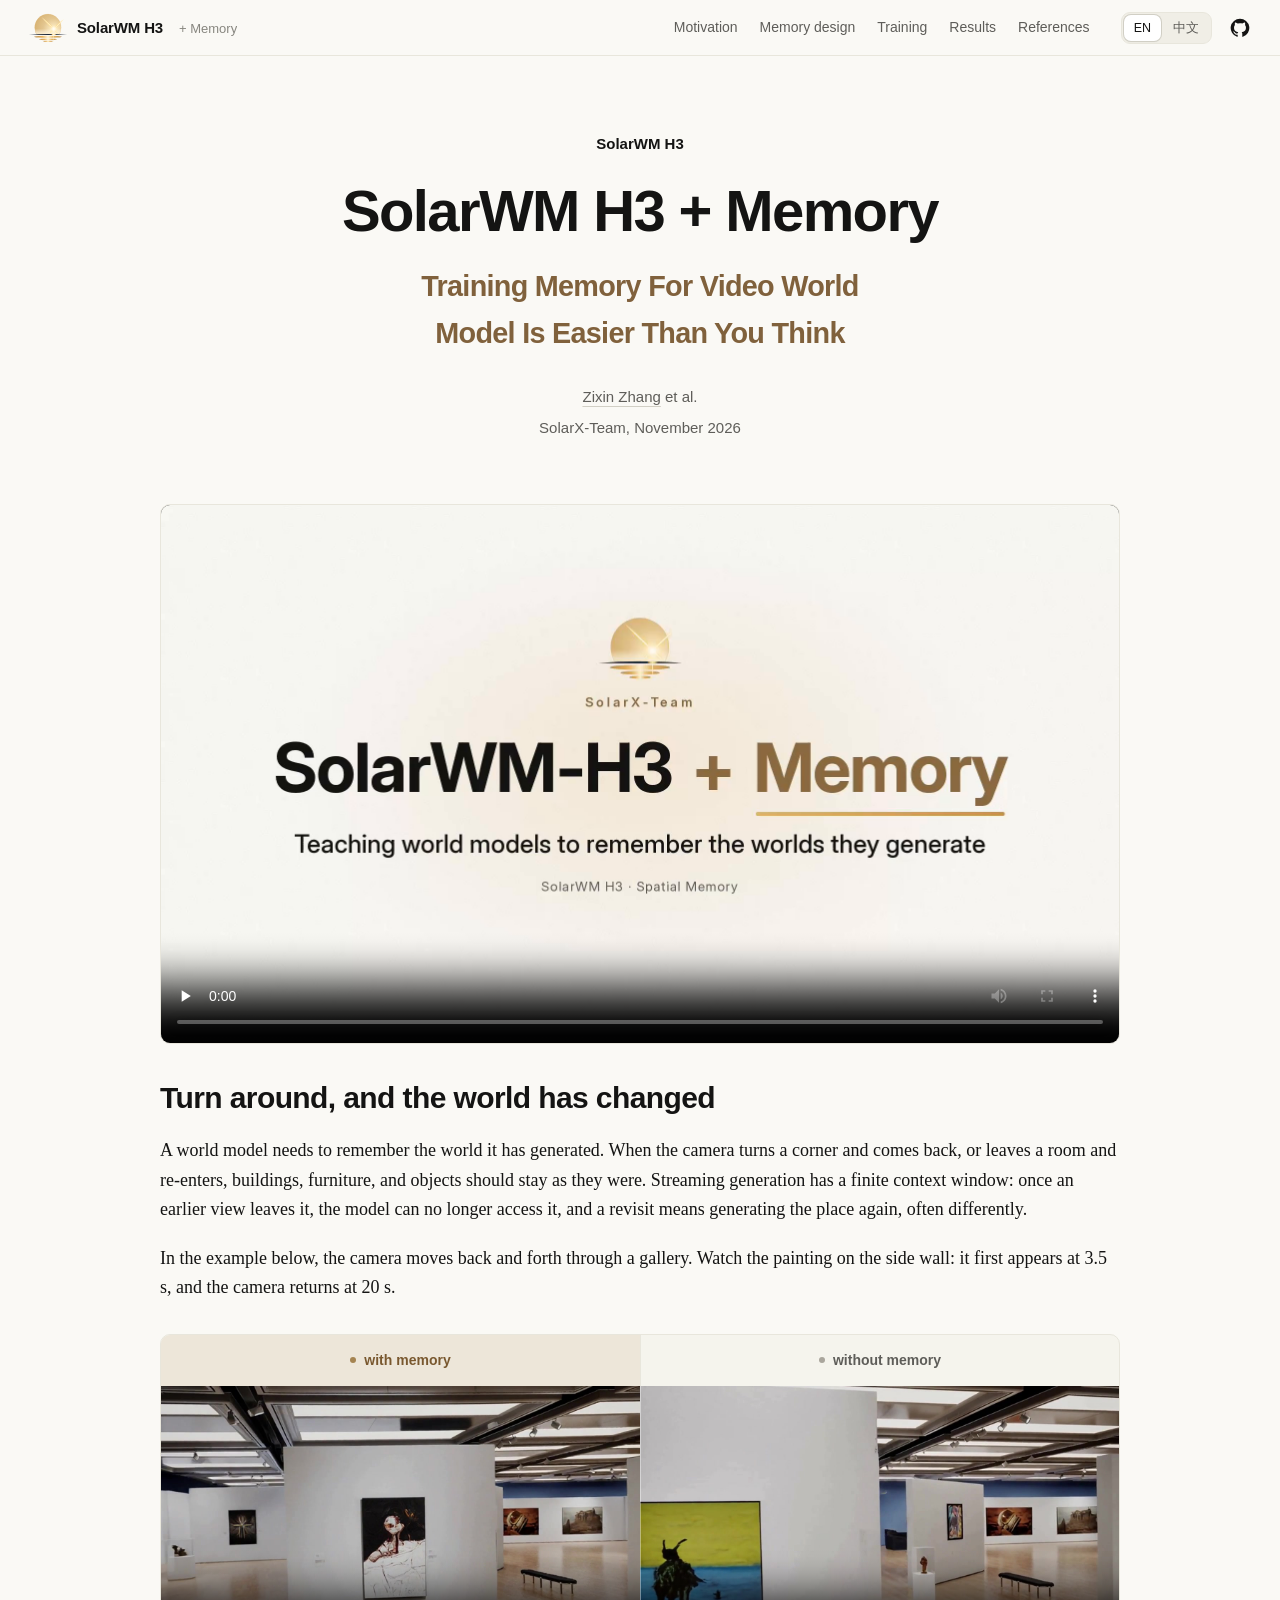
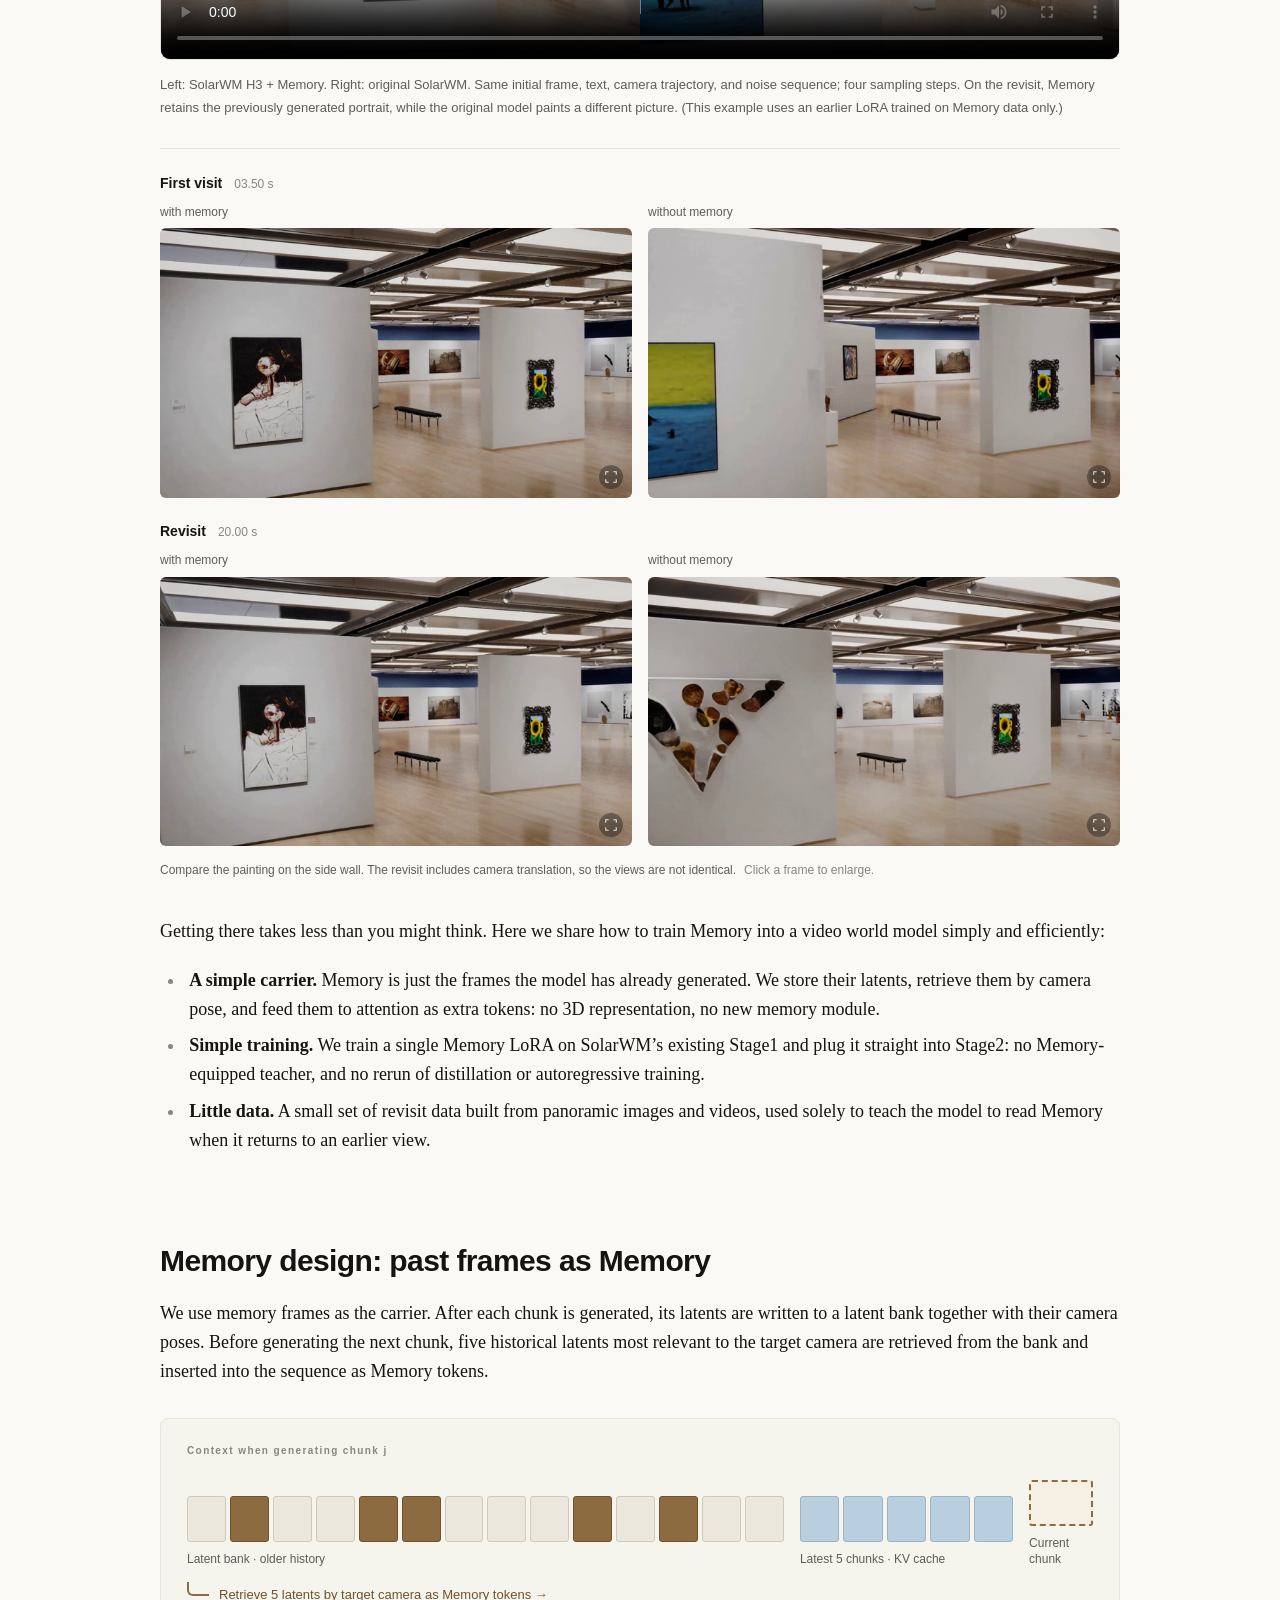
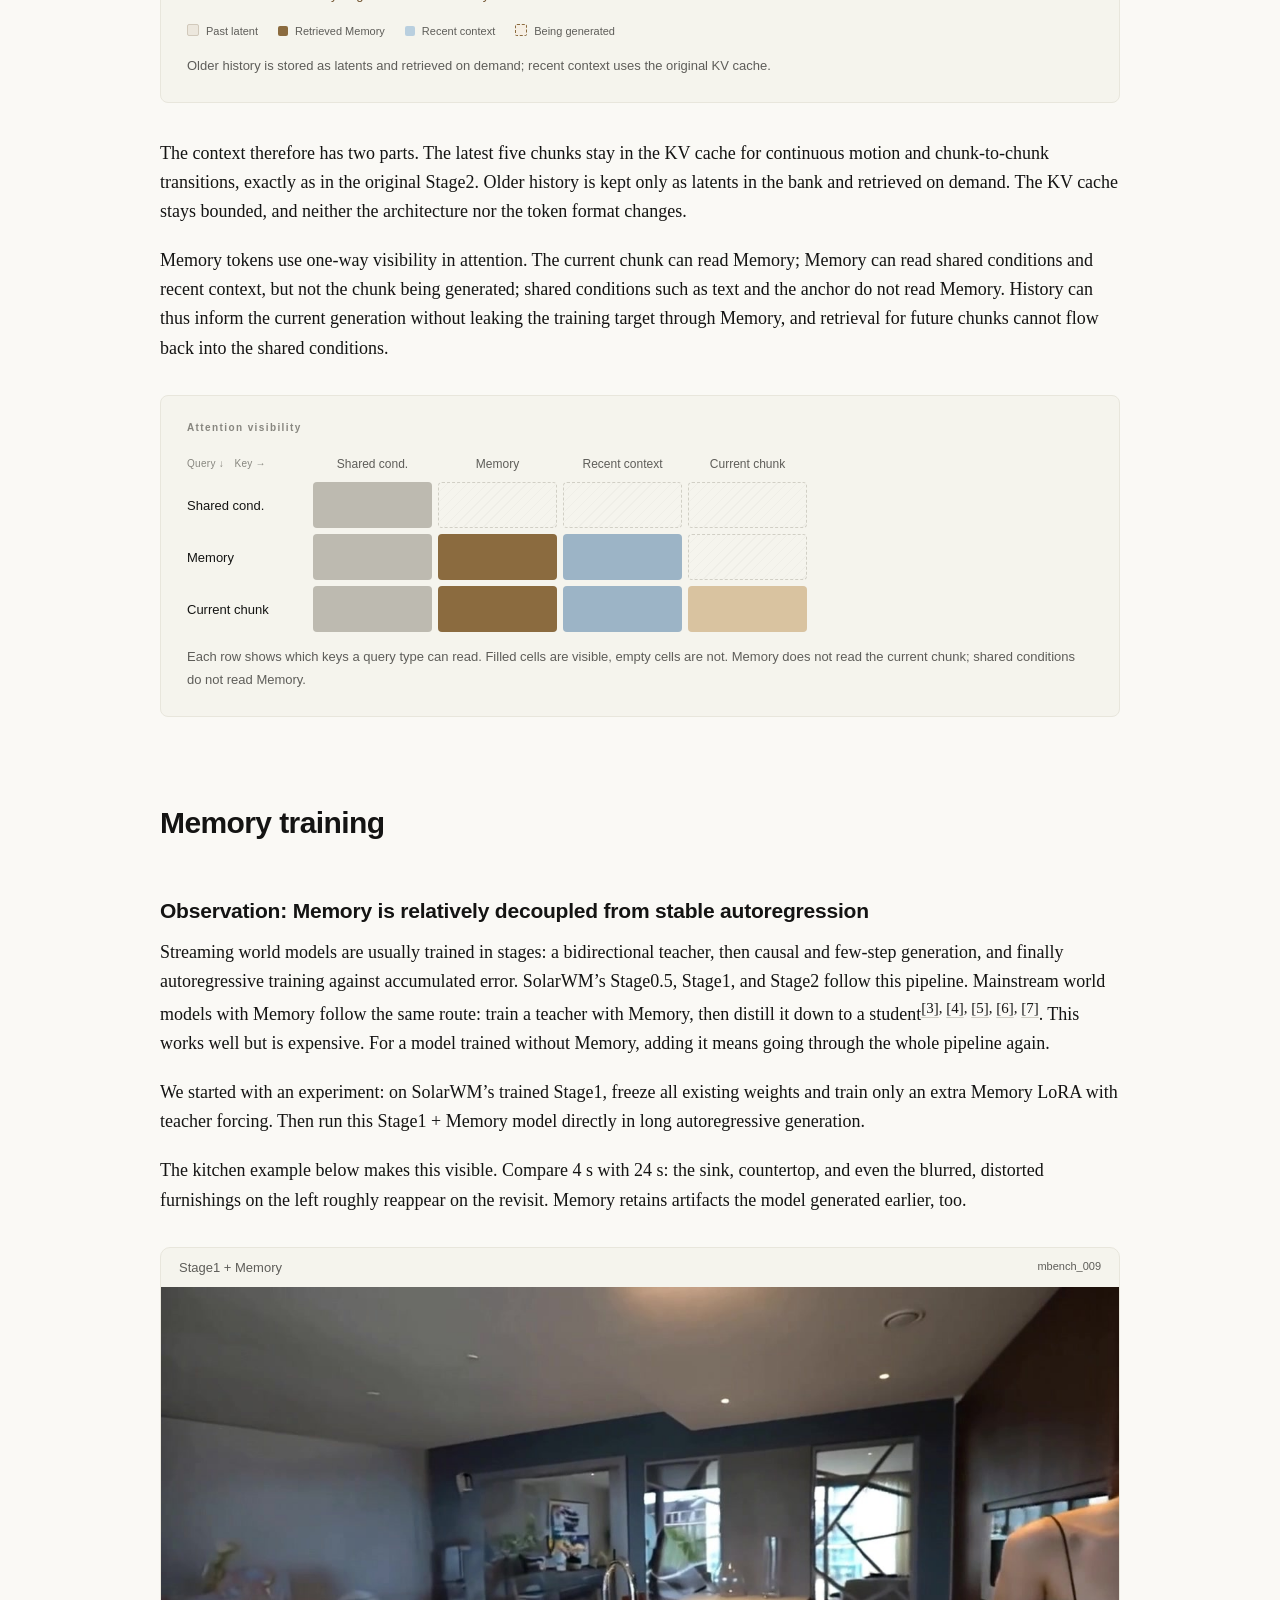
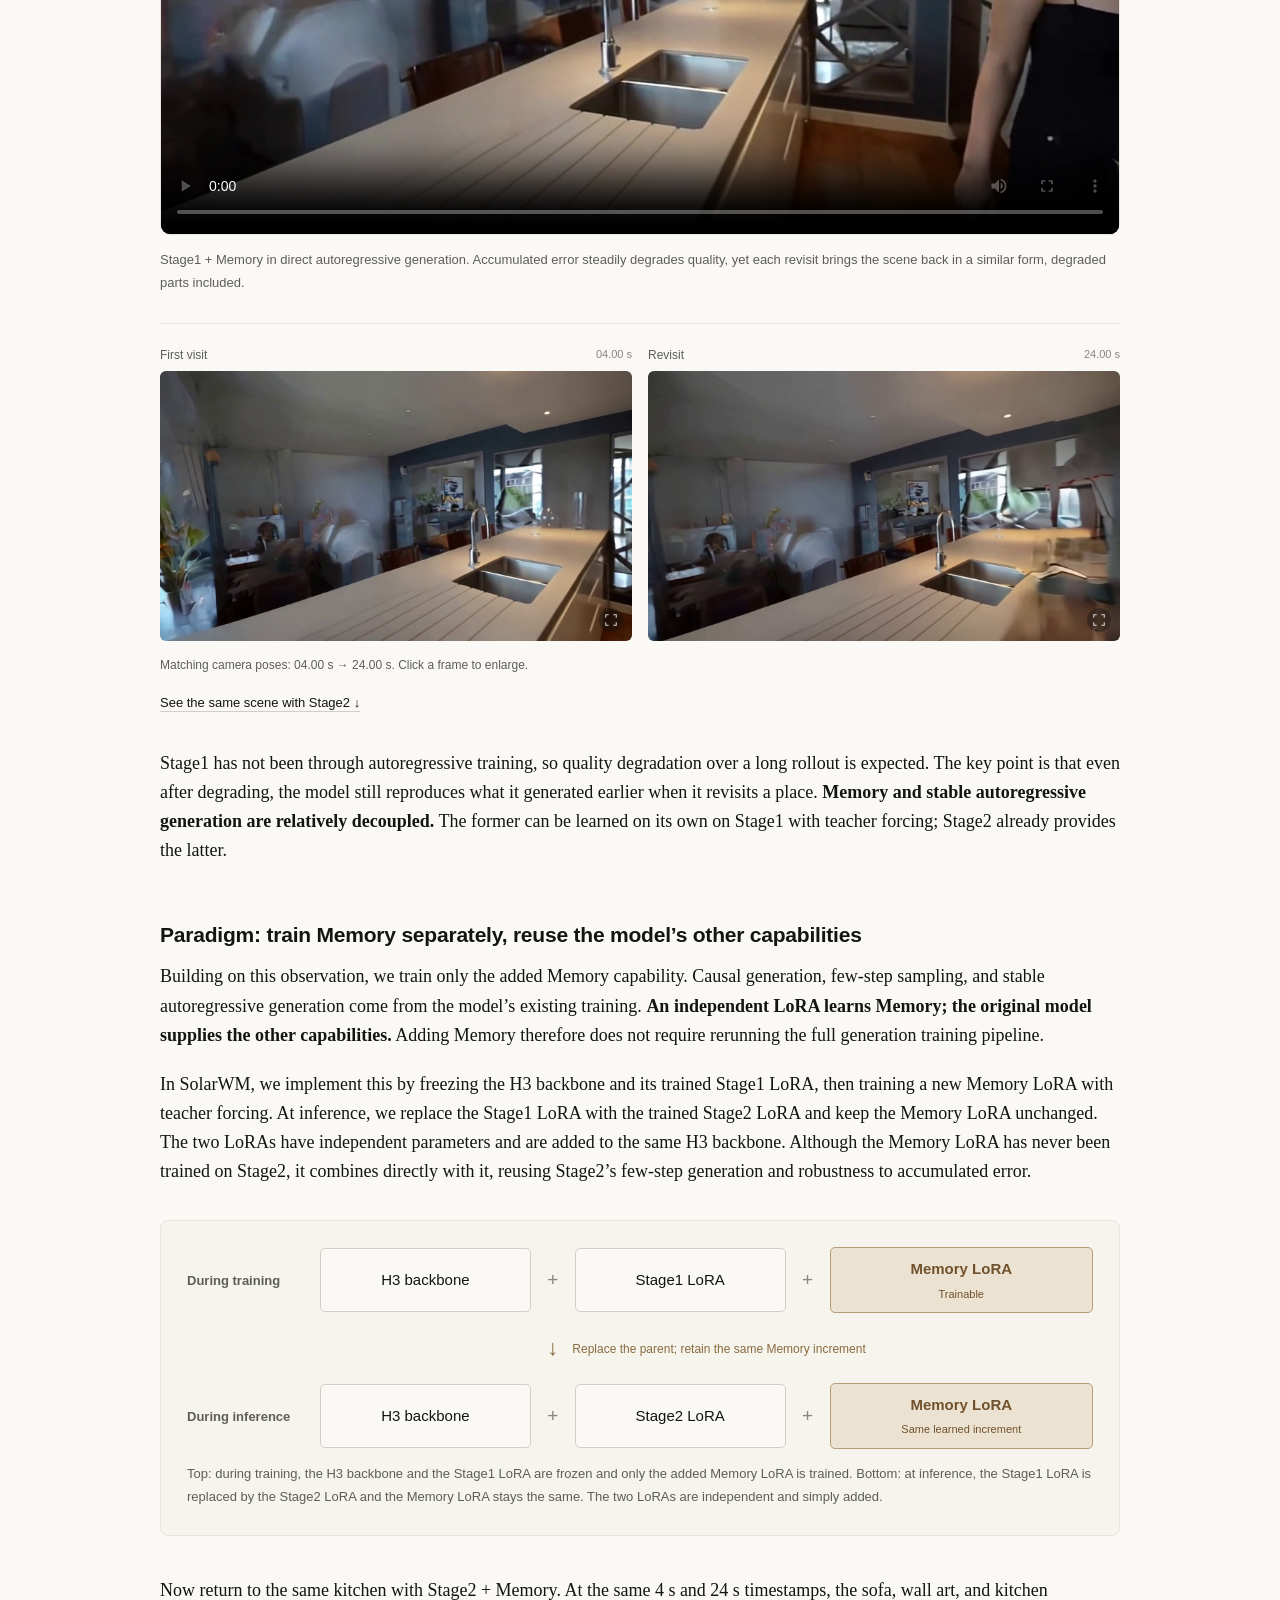
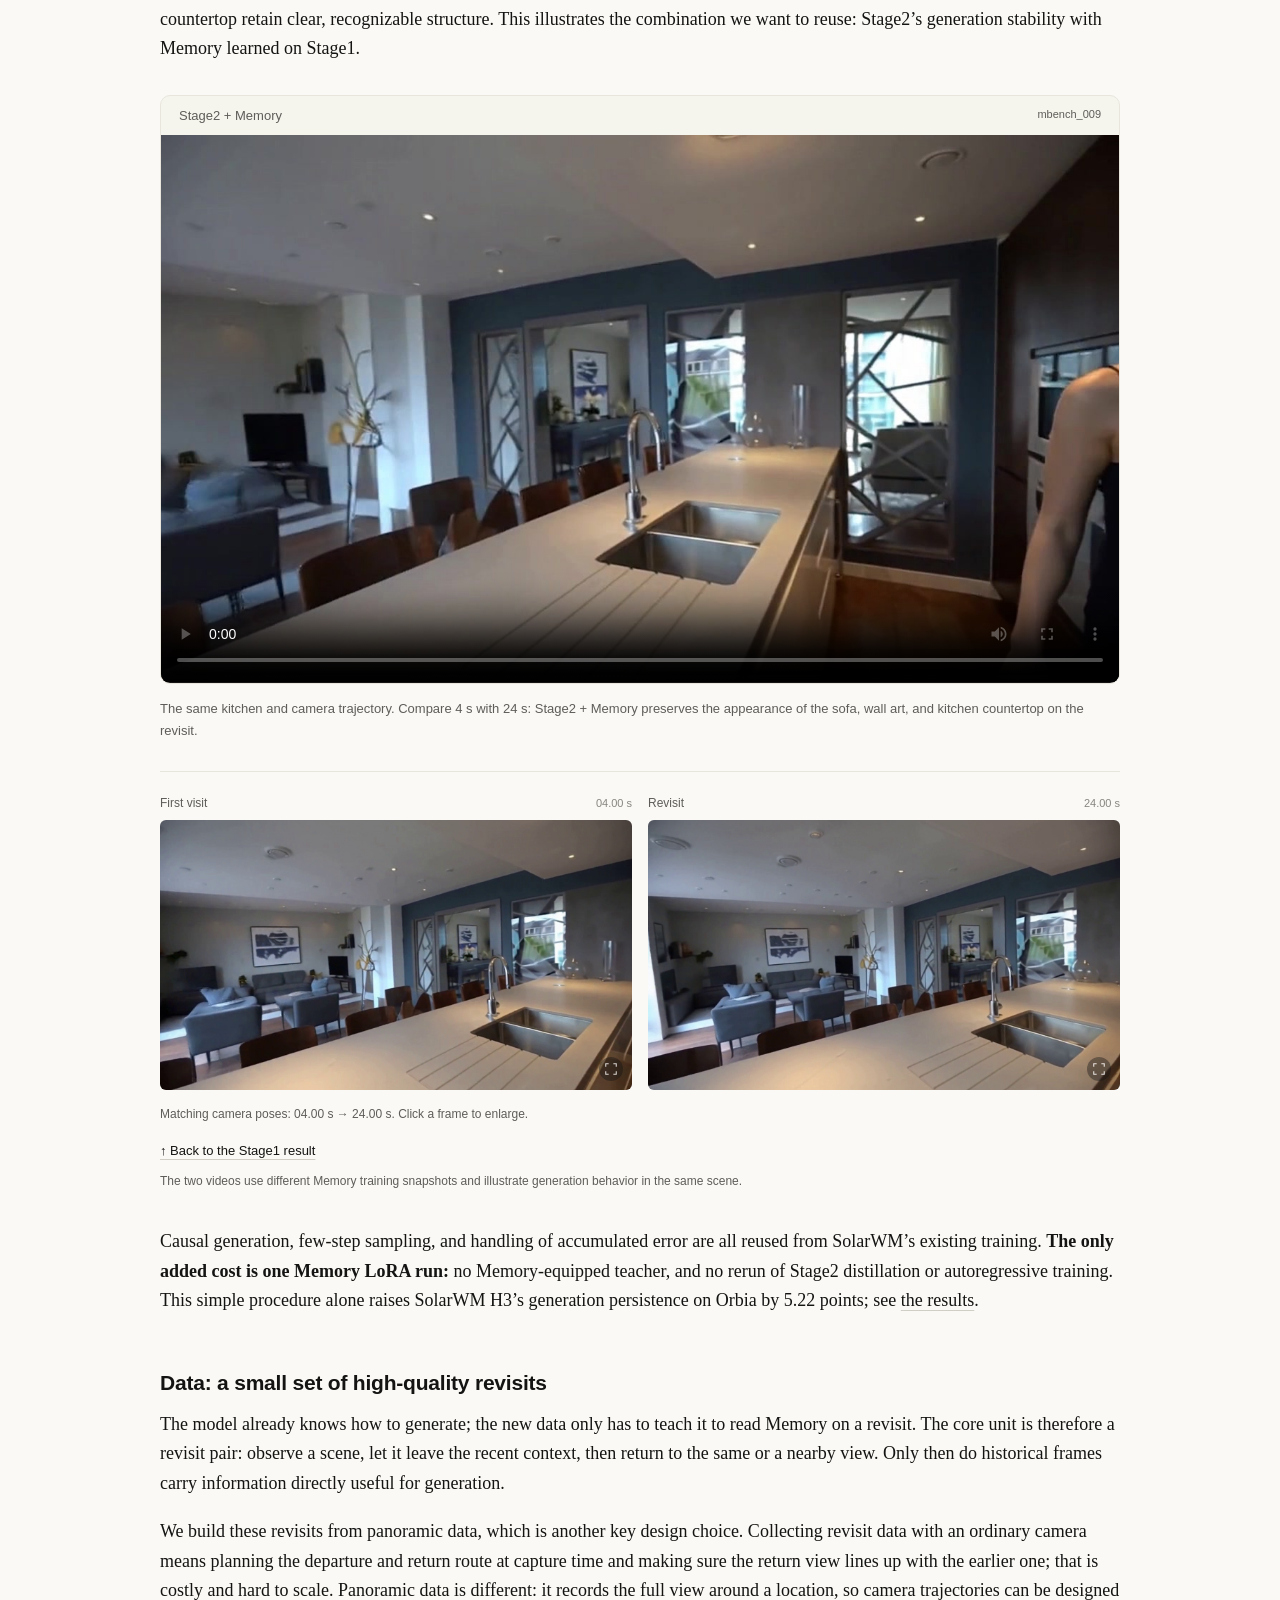
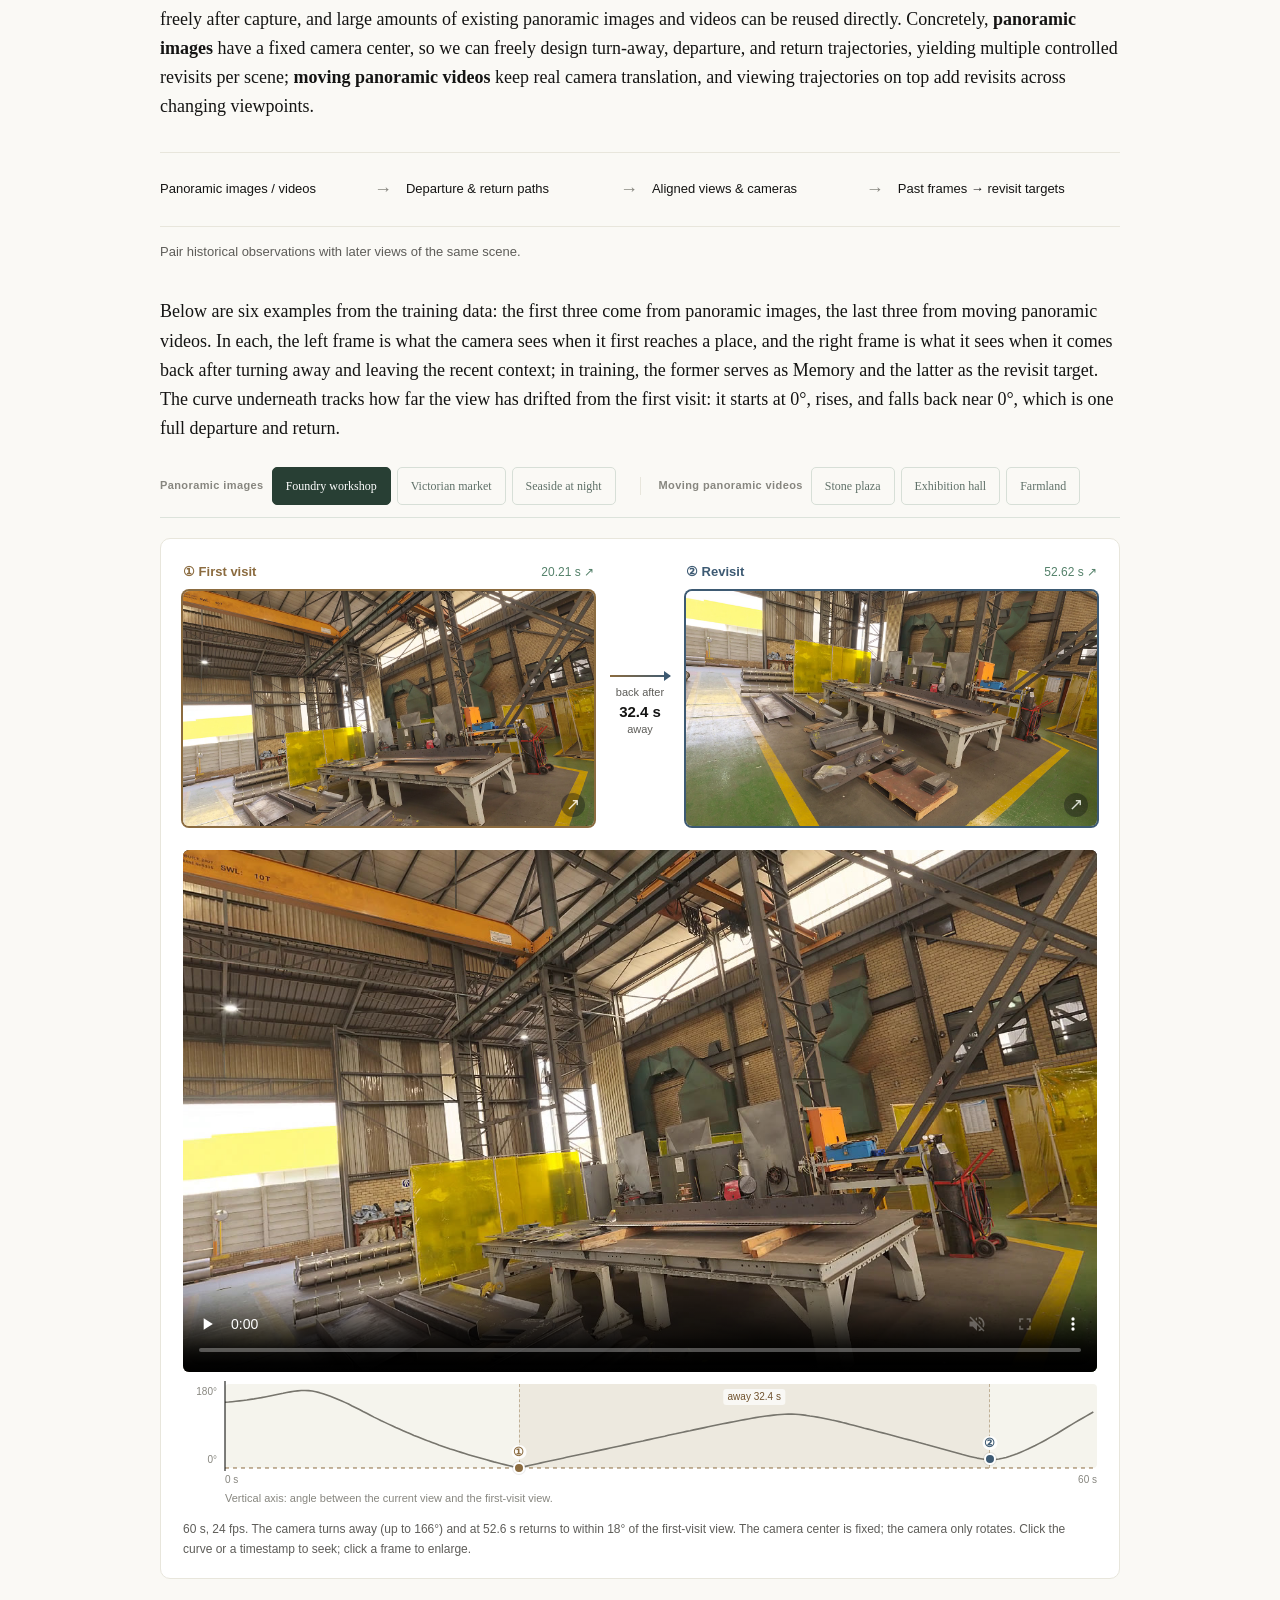
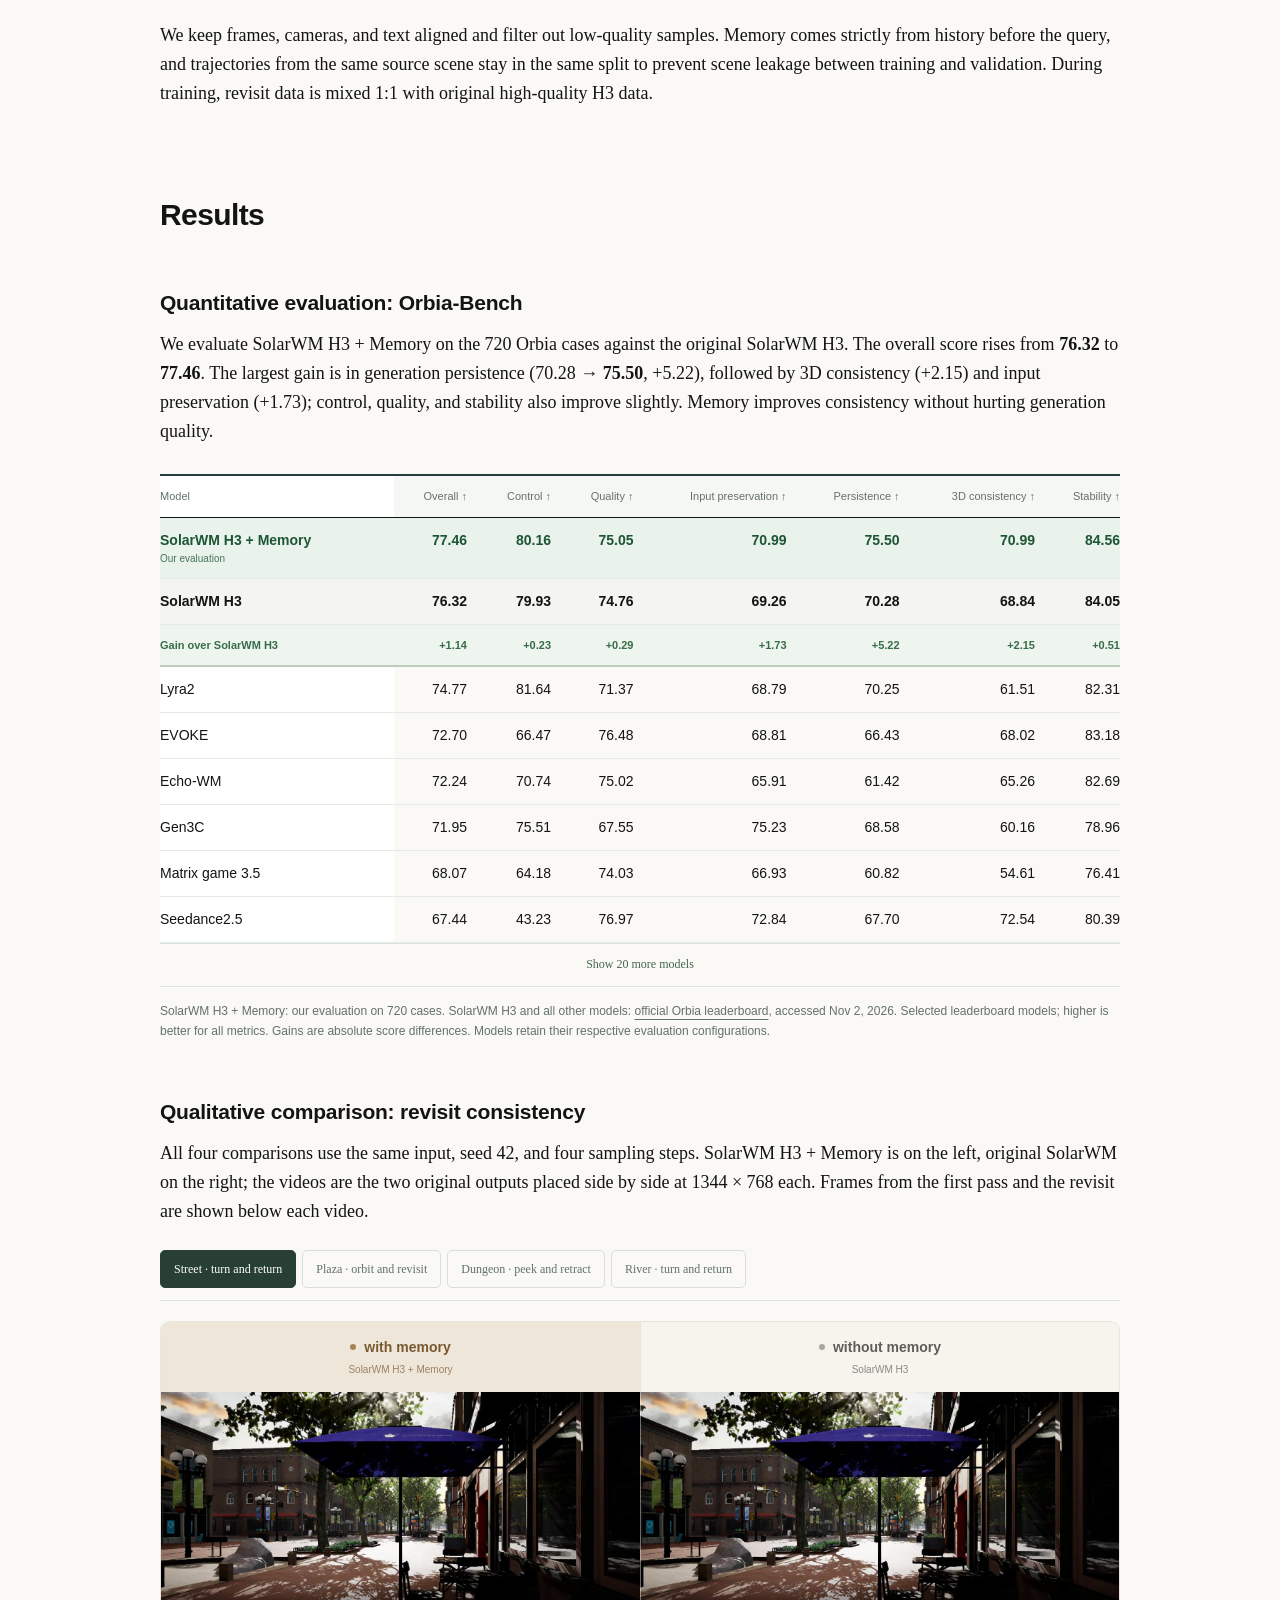
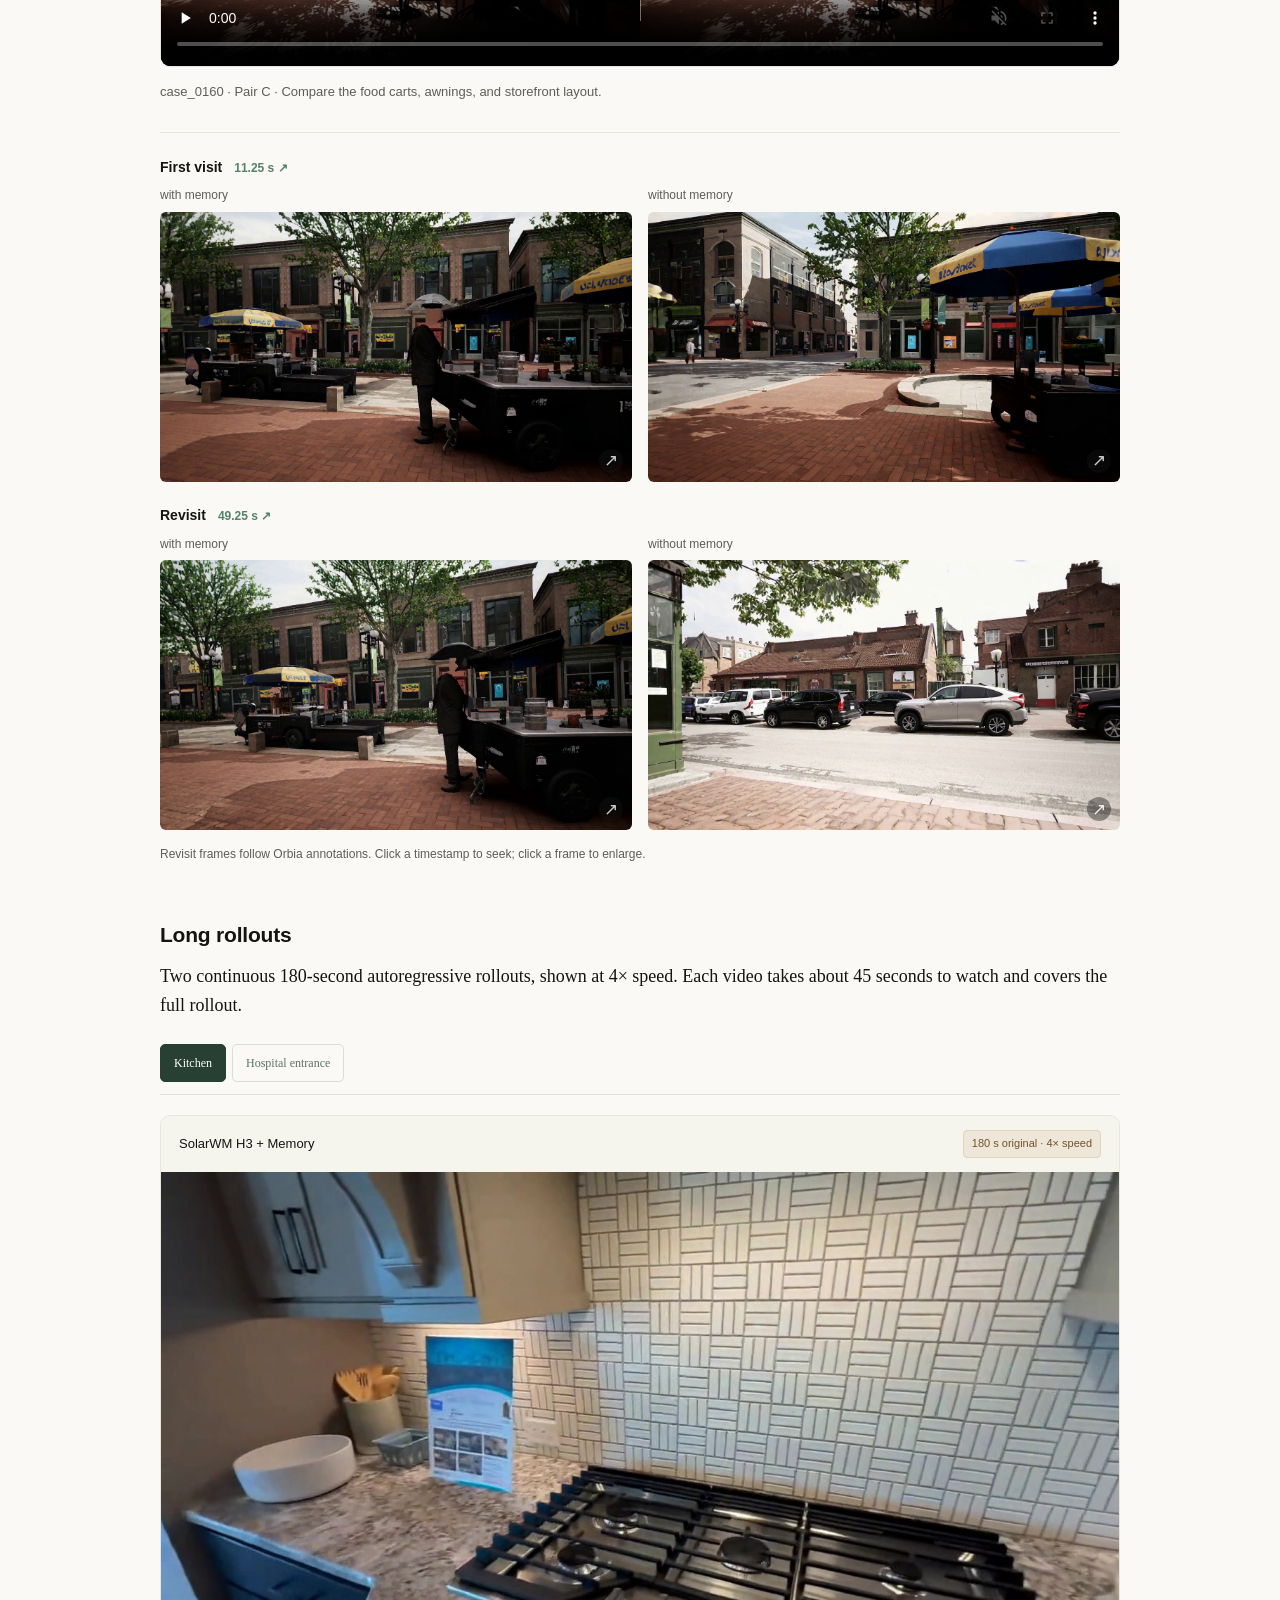
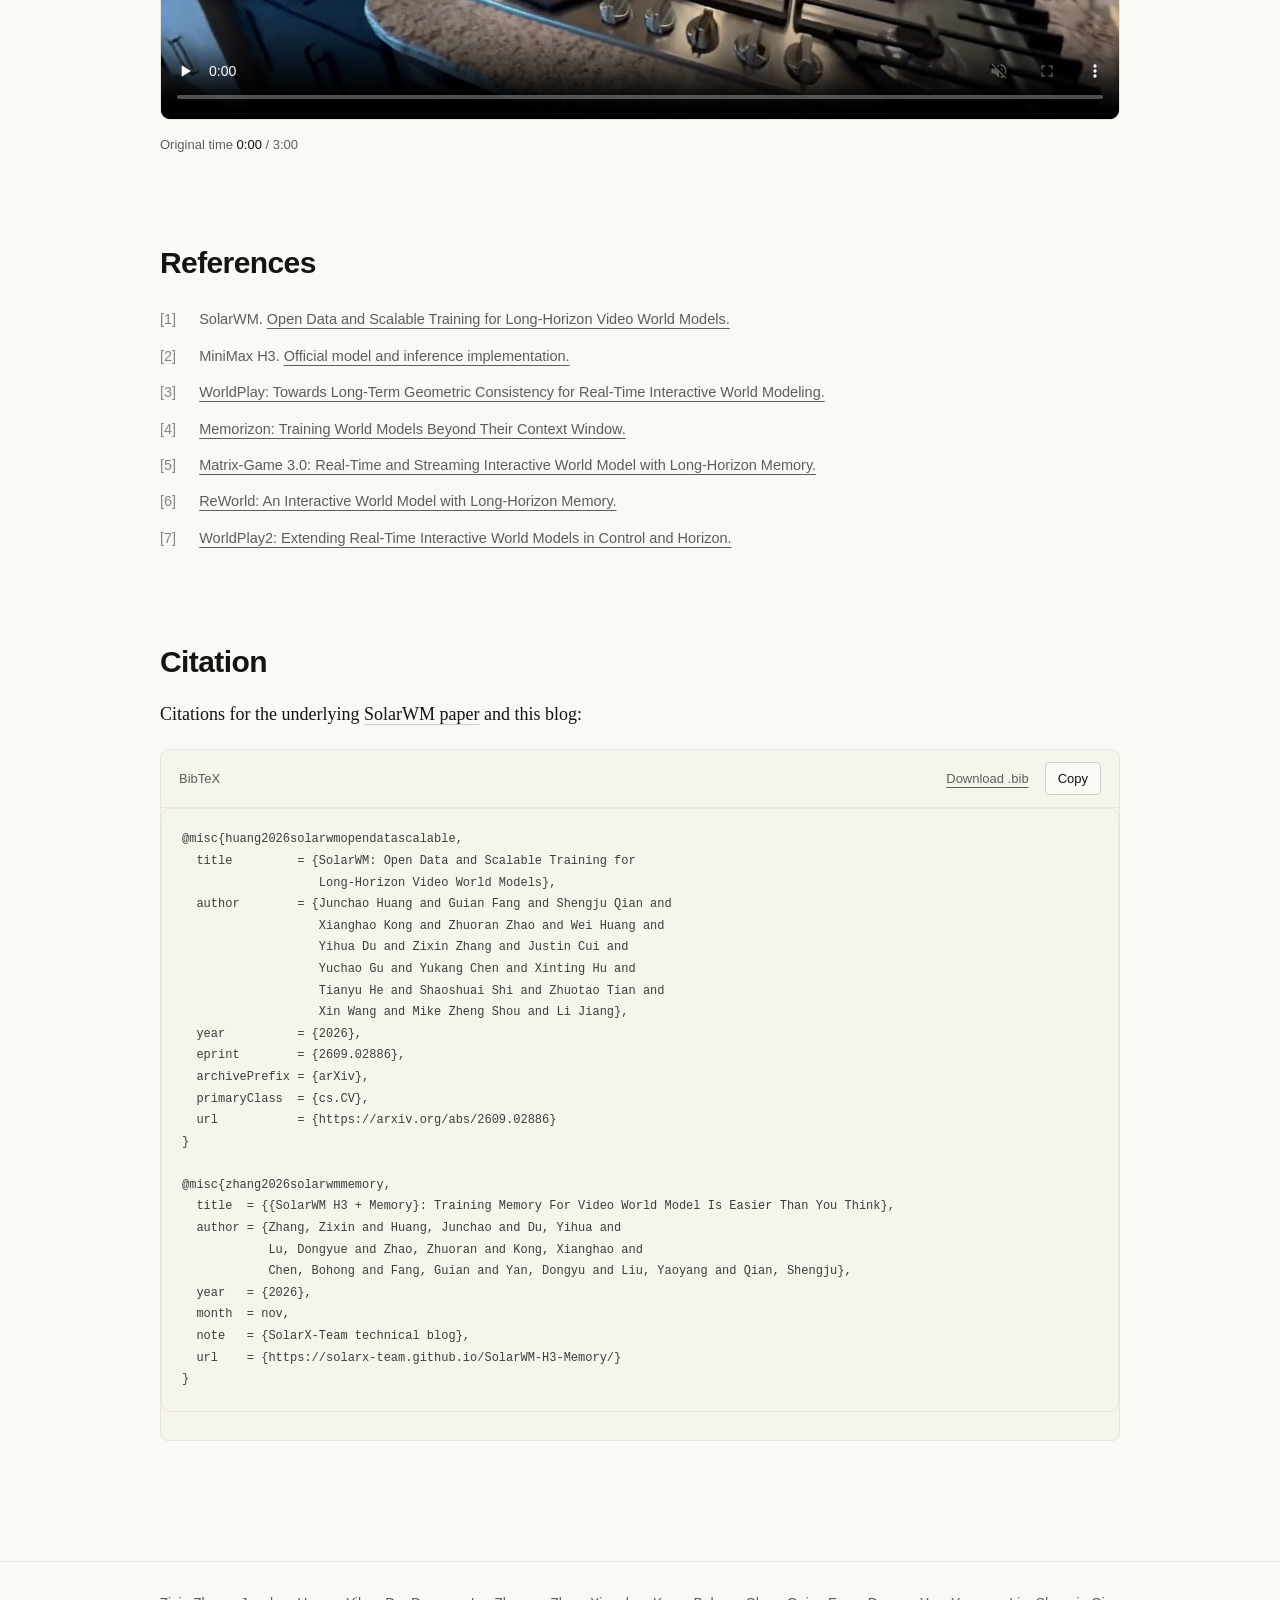
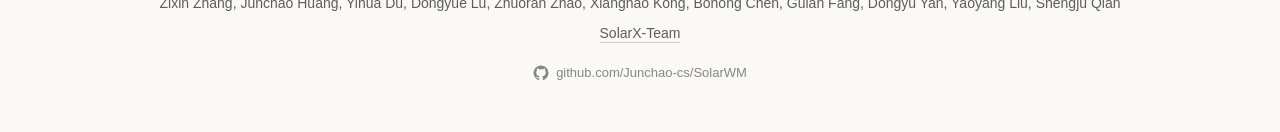
==== commit c81e1e78: "Link the logo and footer to the SolarX-Team page, add the share card and the team suffix to page tit" ====
--- a/index.html
+++ b/index.html
@@ -1,4 +1,4 @@
-<!doctype html><html lang="en"><head><meta charset="utf-8"><meta name="viewport" content="width=device-width,initial-scale=1"><title>SolarWM H3 + Memory — SolarX-Team</title><meta name="author" content="Zixin Zhang, Junchao Huang, Yihua Du, Dongyue Lu, Zhuoran Zhao, Xianghao Kong, Bohong Chen, Guian Fang, Dongyu Yan, Yaoyang Liu, Shengju Qian"><meta name="description" content="Revisit data, Memory LoRA training, and online historical retrieval for SolarWM H3."><link rel="icon" href="assets/favicon.ico" sizes="48x48"><link rel="icon" type="image/svg+xml" href="assets/favicon.svg"><link rel="apple-touch-icon" href="assets/apple-touch-icon.png"><link rel="stylesheet" href="assets/reference.css"><link rel="stylesheet" href="assets/memory.css"><script src="assets/app.js" defer></script></head><body id="top" data-language="en"><a class="skip-link" href="#article">Skip to article</a><header class="topbar"><a class="name" href="#top"><img class="team-logo" src="assets/solarx-team-logo.svg" width="40" height="40" alt="SolarX-Team"><span class="brand-label">SolarWM H3 <small>+ Memory</small></span></a><nav class="nav" aria-label="Main navigation"><a href="#motivation">Motivation</a><a href="#inference">Memory design</a><a href="#training">Training</a><a href="#experiments">Results</a><a href="#references">References</a></nav><button class="toc-btn" type="button" aria-expanded="false" aria-controls="contents">☰ Contents</button><div class="segmented" aria-label="Language"><a data-language="en" lang="en" href="index.html" aria-current="page">EN</a><a data-language="zh" lang="zh" href="zh.html" >中文</a></div><a class="gh" href="https://github.com/Junchao-cs/SolarWM" target="_blank" rel="noopener noreferrer" aria-label="GitHub" title="GitHub"><svg viewBox="0 0 24 24" aria-hidden="true"><path fill="currentColor" d="M12 .8a11.2 11.2 0 0 0-3.54 21.83c.56.1.77-.24.77-.54v-2.1c-3.14.68-3.8-1.33-3.8-1.33-.51-1.3-1.25-1.65-1.25-1.65-1.02-.7.08-.68.08-.68 1.13.08 1.73 1.16 1.73 1.16 1 1.73 2.63 1.23 3.27.94.1-.73.4-1.23.71-1.51-2.5-.29-5.14-1.25-5.14-5.54 0-1.22.44-2.22 1.16-3-.12-.28-.5-1.42.11-2.95 0 0 .94-.3 3.08 1.15A10.7 10.7 0 0 1 12 6.2c.95 0 1.9.13 2.8.38 2.14-1.45 3.08-1.15 3.08-1.15.6 1.53.23 2.67.1 2.95.73.78 1.16 1.78 1.16 3.01 0 4.3-2.64 5.24-5.16 5.52.41.35.77 1.03.77 2.08v3.1c0 .3.2.65.77.54A11.2 11.2 0 0 0 12 .8Z"/></svg></a></header><aside class="toc" id="contents"><nav aria-label="Contents"><a href="#motivation">Motivation</a><a href="#inference">Memory design</a><a href="#training">Training</a><a class="sub" href="#observation">Observation: Memory is relatively decoupled from stable autoregression</a><a class="sub" href="#paradigm">Paradigm: train Memory separately, reuse the model’s other capabilities</a><a class="sub" href="#data">Data: a small set of high-quality revisits</a><a href="#experiments">Results</a><a class="sub" href="#results">Quantitative evaluation: Orbia-Bench</a><a class="sub" href="#qualitative">Qualitative comparison: revisit consistency</a><a class="sub" href="#long-rollout">Long rollouts</a><a href="#references">References</a><a href="#citation">Citation</a></nav></aside><main><article class="post" id="article"><header class="post-header"><p class="eyebrow">SolarWM H3</p><h1>SolarWM H3 + Memory</h1><p class="keywords">Training Memory For Video World Model Is Easier Than You Think</p><p class="byline"><span class="author-fold"><a class="author-name" href="https://zixinzhang02.github.io/" target="_blank" rel="noopener noreferrer">Zixin Zhang</a><span class="author-etal"> et al.</span><span class="author-rest" id="author-rest" hidden>, <a class="author-name" href="https://junchao-cs.github.io/" target="_blank" rel="noopener noreferrer">Junchao Huang</a>, <a class="author-name" href="https://hit-perfect.github.io/" target="_blank" rel="noopener noreferrer">Yihua Du</a>, <a class="author-name" href="https://dylanorange.github.io/" target="_blank" rel="noopener noreferrer">Dongyue Lu</a>, <a class="author-name" href="https://alicezrzhao.github.io/" target="_blank" rel="noopener noreferrer">Zhuoran Zhao</a>, <a class="author-name" href="https://refkxh.github.io/" target="_blank" rel="noopener noreferrer">Xianghao Kong</a>, <a class="author-name" href="https://scholar.google.com/citations?user=JP4f4lIAAAAJ&amp;hl=en" target="_blank" rel="noopener noreferrer">Bohong Chen</a>, <a class="author-name" href="https://enderfga.cn/" target="_blank" rel="noopener noreferrer">Guian Fang</a>, <a class="author-name" href="https://me.starydy.xyz/" target="_blank" rel="noopener noreferrer">Dongyu Yan</a>, <a class="author-name" href="https://lazysheeeeeep.github.io/" target="_blank" rel="noopener noreferrer">Yaoyang Liu</a>, <a class="author-name" href="https://thesouthfrog.com/about.me/" target="_blank" rel="noopener noreferrer">Shengju Qian</a></span></span></p><p class="byline team">SolarX-Team, November 2026</p></header><figure class="video-figure intro-video" id="video-overview"><div class="video-panel"><video controls playsinline preload="none" width="1920" height="1080" poster="assets/intro-20261105/intro-en-cover.png" aria-label="English video overview"><source src="assets/intro-20261105/intro-en.mp4" type="video/mp4"></video></div></figure><section class="article-section" id="motivation"><h2>Turn around, and the world has changed</h2><p>A world model needs to remember the world it has generated. When the camera turns a corner and comes back, or leaves a room and re-enters, buildings, furniture, and objects should stay as they were. Streaming generation has a finite context window: once an earlier view leaves it, the model can no longer access it, and a revisit means generating the place again, often differently.</p><p>In the example below, the camera moves back and forth through a gallery. Watch the painting on the side wall: it first appears at 3.5 s, and the camera returns at 20 s.</p><figure class="video-figure"><div class="video-panel"><div class="comparison-labels"><span class="with-label">with memory</span><span>without memory</span></div><div class="video-surface paired-surface"><video controls playsinline preload="metadata" poster="assets/gallery-comparison.jpg" aria-label="Left: SolarWM H3 + Memory. Right: original SolarWM. Same initial frame, text, camera trajectory, and noise sequence; four sampling steps. On the revisit, Memory retains the previously generated portrait, while the original model paints a different picture. (This example uses an earlier LoRA trained on Memory data only.)"><source src="assets/gallery-comparison.mp4" type="video/mp4"></video></div></div><figcaption>Left: SolarWM H3 + Memory. Right: original SolarWM. Same initial frame, text, camera trajectory, and noise sequence; four sampling steps. On the revisit, Memory retains the previously generated portrait, while the original model paints a different picture. (This example uses an earlier LoRA trained on Memory data only.)</figcaption><div class="visit-panel"><div class="visit-row"><div class="visit-row-title">First visit <span>03.50 s</span></div><div class="visit-grid"><div class="visit-card"><div class="visit-card-label">with memory<span>03.50 s</span></div><button type="button" class="frame-zoom" data-frame="assets/gallery-with-first.png" data-caption="with memory · 03.50 s" aria-label="with memory · 03.50 s — Enlarge frame"><img src="assets/gallery-with-first.png" width="1344" height="768" loading="lazy" alt="with memory · 03.50 s"><span class="zoom-mark" aria-hidden="true"><svg width="14" height="14" viewBox="0 0 24 24" fill="none" stroke="currentColor" stroke-width="1.8"><path d="M8 3H3v5m13-5h5v5M3 16v5h5m13-5v5h-5"/></svg></span></button></div><div class="visit-card"><div class="visit-card-label">without memory<span>03.50 s</span></div><button type="button" class="frame-zoom" data-frame="assets/gallery-without-first.png" data-caption="without memory · 03.50 s" aria-label="without memory · 03.50 s — Enlarge frame"><img src="assets/gallery-without-first.png" width="1344" height="768" loading="lazy" alt="without memory · 03.50 s"><span class="zoom-mark" aria-hidden="true"><svg width="14" height="14" viewBox="0 0 24 24" fill="none" stroke="currentColor" stroke-width="1.8"><path d="M8 3H3v5m13-5h5v5M3 16v5h5m13-5v5h-5"/></svg></span></button></div></div></div><div class="visit-row"><div class="visit-row-title">Revisit <span>20.00 s</span></div><div class="visit-grid"><div class="visit-card"><div class="visit-card-label">with memory<span>20.00 s</span></div><button type="button" class="frame-zoom" data-frame="assets/gallery-with-revisit.png" data-caption="with memory · 20.00 s" aria-label="with memory · 20.00 s — Enlarge frame"><img src="assets/gallery-with-revisit.png" width="1344" height="768" loading="lazy" alt="with memory · 20.00 s"><span class="zoom-mark" aria-hidden="true"><svg width="14" height="14" viewBox="0 0 24 24" fill="none" stroke="currentColor" stroke-width="1.8"><path d="M8 3H3v5m13-5h5v5M3 16v5h5m13-5v5h-5"/></svg></span></button></div><div class="visit-card"><div class="visit-card-label">without memory<span>20.00 s</span></div><button type="button" class="frame-zoom" data-frame="assets/gallery-without-revisit.png" data-caption="without memory · 20.00 s" aria-label="without memory · 20.00 s — Enlarge frame"><img src="assets/gallery-without-revisit.png" width="1344" height="768" loading="lazy" alt="without memory · 20.00 s"><span class="zoom-mark" aria-hidden="true"><svg width="14" height="14" viewBox="0 0 24 24" fill="none" stroke="currentColor" stroke-width="1.8"><path d="M8 3H3v5m13-5h5v5M3 16v5h5m13-5v5h-5"/></svg></span></button></div></div></div><p class="visit-note">Compare the painting on the side wall. The revisit includes camera translation, so the views are not identical.<span>Click a frame to enlarge.</span></p></div></figure><p>Getting there takes less than you might think. Here we share how to train Memory into a video world model simply and efficiently:</p><ul><li><strong>A simple carrier.</strong> Memory is just the frames the model has already generated. We store their latents, retrieve them by camera pose, and feed them to attention as extra tokens: no 3D representation, no new memory module.</li><li><strong>Simple training.</strong> We train a single Memory LoRA on SolarWM’s existing Stage1 and plug it straight into Stage2: no Memory-equipped teacher, and no rerun of distillation or autoregressive training.</li><li><strong>Little data.</strong> A small set of revisit data built from panoramic images and videos, used solely to teach the model to read Memory when it returns to an earlier view.</li></ul></section>
+<!doctype html><html lang="en"><head><meta charset="utf-8"><meta name="viewport" content="width=device-width,initial-scale=1"><title>SolarWM H3 + Memory: Lightweight Memory Training for Video World Models — SolarX-Team</title><meta name="author" content="Zixin Zhang, Junchao Huang, Yihua Du, Dongyue Lu, Zhuoran Zhao, Xianghao Kong, Bohong Chen, Guian Fang, Dongyu Yan, Yaoyang Liu, Shengju Qian"><meta name="description" content="Train a Memory LoRA on SolarWM Stage1 and transfer it to Stage2. Lightweight video world model memory with panoramic revisit data and Orbia-Bench results."><link rel="icon" href="assets/favicon.ico" sizes="48x48"><link rel="icon" type="image/svg+xml" href="assets/favicon.svg"><link rel="apple-touch-icon" href="assets/apple-touch-icon.png"><link rel="stylesheet" href="assets/reference.css"><link rel="stylesheet" href="assets/memory.css"><script src="assets/app.js" defer></script><link rel="canonical" href="https://solarx-team.github.io/SolarWM-H3-Memory/"><link rel="alternate" hreflang="en" href="https://solarx-team.github.io/SolarWM-H3-Memory/"><link rel="alternate" hreflang="zh-Hans" href="https://solarx-team.github.io/SolarWM-H3-Memory/zh.html"><link rel="alternate" hreflang="x-default" href="https://solarx-team.github.io/SolarWM-H3-Memory/"><meta property="og:type" content="article"><meta property="og:site_name" content="SolarX-Team"><meta property="og:title" content="SolarWM H3 + Memory: Lightweight Memory Training for Video World Models"><meta property="og:description" content="Train a Memory LoRA on SolarWM Stage1 and transfer it to Stage2. Lightweight video world model memory with panoramic revisit data and Orbia-Bench results."><meta property="og:url" content="https://solarx-team.github.io/SolarWM-H3-Memory/"><meta property="og:image" content="https://solarx-team.github.io/SolarWM-H3-Memory/assets/og.png"><meta property="og:image:width" content="1200"><meta property="og:image:height" content="630"><meta property="og:locale" content="en_US"><meta name="twitter:card" content="summary_large_image"><meta name="google-site-verification" content="PrlT8wRZ_LTonwu-YljZd4BmYq1btGbNY2BcrQLX1GY"></head><body id="top" data-language="en"><a class="skip-link" href="#article">Skip to article</a><header class="topbar"><div class="brand-group"><a class="team-home" href="https://github.com/SolarX-Team" title="SolarX-Team" aria-label="SolarX-Team home"><img class="team-logo" src="assets/solarx-team-logo.svg" width="40" height="40" alt="SolarX-Team"></a><a class="name" href="#top"><span class="brand-label">SolarWM H3 <small>+ Memory</small></span></a></div><nav class="nav" aria-label="Main navigation"><a href="#motivation">Motivation</a><a href="#inference">Memory design</a><a href="#training">Training</a><a href="#experiments">Results</a><a href="#references">References</a></nav><button class="toc-btn" type="button" aria-expanded="false" aria-controls="contents">☰ Contents</button><div class="segmented" aria-label="Language"><a data-language="en" lang="en" href="./" aria-current="page">EN</a><a data-language="zh" lang="zh" href="zh.html" >中文</a></div><a class="gh" href="https://github.com/Junchao-cs/SolarWM" target="_blank" rel="noopener noreferrer" aria-label="GitHub" title="GitHub"><svg viewBox="0 0 24 24" aria-hidden="true"><path fill="currentColor" d="M12 .8a11.2 11.2 0 0 0-3.54 21.83c.56.1.77-.24.77-.54v-2.1c-3.14.68-3.8-1.33-3.8-1.33-.51-1.3-1.25-1.65-1.25-1.65-1.02-.7.08-.68.08-.68 1.13.08 1.73 1.16 1.73 1.16 1 1.73 2.63 1.23 3.27.94.1-.73.4-1.23.71-1.51-2.5-.29-5.14-1.25-5.14-5.54 0-1.22.44-2.22 1.16-3-.12-.28-.5-1.42.11-2.95 0 0 .94-.3 3.08 1.15A10.7 10.7 0 0 1 12 6.2c.95 0 1.9.13 2.8.38 2.14-1.45 3.08-1.15 3.08-1.15.6 1.53.23 2.67.1 2.95.73.78 1.16 1.78 1.16 3.01 0 4.3-2.64 5.24-5.16 5.52.41.35.77 1.03.77 2.08v3.1c0 .3.2.65.77.54A11.2 11.2 0 0 0 12 .8Z"/></svg></a></header><aside class="toc" id="contents"><nav aria-label="Contents"><a href="#motivation">Motivation</a><a href="#inference">Memory design</a><a href="#training">Training</a><a class="sub" href="#observation">Observation: Memory is relatively decoupled from stable autoregression</a><a class="sub" href="#paradigm">Paradigm: train Memory separately, reuse the model’s other capabilities</a><a class="sub" href="#data">Data: a small set of high-quality revisits</a><a href="#experiments">Results</a><a class="sub" href="#results">Quantitative evaluation: Orbia-Bench</a><a class="sub" href="#qualitative">Qualitative comparison: revisit consistency</a><a class="sub" href="#long-rollout">Long rollouts</a><a href="#references">References</a><a href="#citation">Citation</a></nav></aside><main><article class="post" id="article"><header class="post-header"><p class="eyebrow">SolarWM H3</p><h1>SolarWM H3 + Memory</h1><p class="keywords">Training Memory For Video World Model Is Easier Than You Think</p><p class="byline"><span class="author-fold"><a class="author-name" href="https://zixinzhang02.github.io/" target="_blank" rel="noopener noreferrer">Zixin Zhang</a><span class="author-etal"> et al.</span><span class="author-rest" id="author-rest" hidden>, <a class="author-name" href="https://junchao-cs.github.io/" target="_blank" rel="noopener noreferrer">Junchao Huang</a>, <a class="author-name" href="https://hit-perfect.github.io/" target="_blank" rel="noopener noreferrer">Yihua Du</a>, <a class="author-name" href="https://dylanorange.github.io/" target="_blank" rel="noopener noreferrer">Dongyue Lu</a>, <a class="author-name" href="https://alicezrzhao.github.io/" target="_blank" rel="noopener noreferrer">Zhuoran Zhao</a>, <a class="author-name" href="https://refkxh.github.io/" target="_blank" rel="noopener noreferrer">Xianghao Kong</a>, <a class="author-name" href="https://scholar.google.com/citations?user=JP4f4lIAAAAJ&amp;hl=en" target="_blank" rel="noopener noreferrer">Bohong Chen</a>, <a class="author-name" href="https://enderfga.cn/" target="_blank" rel="noopener noreferrer">Guian Fang</a>, <a class="author-name" href="https://me.starydy.xyz/" target="_blank" rel="noopener noreferrer">Dongyu Yan</a>, <a class="author-name" href="https://lazysheeeeeep.github.io/" target="_blank" rel="noopener noreferrer">Yaoyang Liu</a>, <a class="author-name" href="https://thesouthfrog.com/about.me/" target="_blank" rel="noopener noreferrer">Shengju Qian</a></span></span></p><p class="byline team">SolarX-Team, November 2026</p></header><figure class="video-figure intro-video" id="video-overview"><div class="video-panel"><video controls playsinline preload="none" width="1920" height="1080" poster="assets/intro-20261105/intro-en-cover.png" aria-label="English video overview"><source src="assets/intro-20261105/intro-en.mp4" type="video/mp4"></video></div></figure><section class="article-section" id="motivation"><h2>Turn around, and the world has changed</h2><p>A world model needs to remember the world it has generated. When the camera turns a corner and comes back, or leaves a room and re-enters, buildings, furniture, and objects should stay as they were. Streaming generation has a finite context window: once an earlier view leaves it, the model can no longer access it, and a revisit means generating the place again, often differently.</p><p>In the example below, the camera moves back and forth through a gallery. Watch the painting on the side wall: it first appears at 3.5 s, and the camera returns at 20 s.</p><figure class="video-figure"><div class="video-panel"><div class="comparison-labels"><span class="with-label">with memory</span><span>without memory</span></div><div class="video-surface paired-surface"><video controls playsinline preload="metadata" poster="assets/gallery-comparison.jpg" aria-label="Left: SolarWM H3 + Memory. Right: original SolarWM. Same initial frame, text, camera trajectory, and noise sequence; four sampling steps. On the revisit, Memory retains the previously generated portrait, while the original model paints a different picture. (This example uses an earlier LoRA trained on Memory data only.)"><source src="assets/gallery-comparison.mp4" type="video/mp4"></video></div></div><figcaption>Left: SolarWM H3 + Memory. Right: original SolarWM. Same initial frame, text, camera trajectory, and noise sequence; four sampling steps. On the revisit, Memory retains the previously generated portrait, while the original model paints a different picture. (This example uses an earlier LoRA trained on Memory data only.)</figcaption><div class="visit-panel"><div class="visit-row"><div class="visit-row-title">First visit <span>03.50 s</span></div><div class="visit-grid"><div class="visit-card"><div class="visit-card-label">with memory<span>03.50 s</span></div><button type="button" class="frame-zoom" data-frame="assets/gallery-with-first.png" data-caption="with memory · 03.50 s" aria-label="with memory · 03.50 s — Enlarge frame"><img src="assets/gallery-with-first.png" width="1344" height="768" loading="lazy" alt="with memory · 03.50 s"><span class="zoom-mark" aria-hidden="true"><svg width="14" height="14" viewBox="0 0 24 24" fill="none" stroke="currentColor" stroke-width="1.8"><path d="M8 3H3v5m13-5h5v5M3 16v5h5m13-5v5h-5"/></svg></span></button></div><div class="visit-card"><div class="visit-card-label">without memory<span>03.50 s</span></div><button type="button" class="frame-zoom" data-frame="assets/gallery-without-first.png" data-caption="without memory · 03.50 s" aria-label="without memory · 03.50 s — Enlarge frame"><img src="assets/gallery-without-first.png" width="1344" height="768" loading="lazy" alt="without memory · 03.50 s"><span class="zoom-mark" aria-hidden="true"><svg width="14" height="14" viewBox="0 0 24 24" fill="none" stroke="currentColor" stroke-width="1.8"><path d="M8 3H3v5m13-5h5v5M3 16v5h5m13-5v5h-5"/></svg></span></button></div></div></div><div class="visit-row"><div class="visit-row-title">Revisit <span>20.00 s</span></div><div class="visit-grid"><div class="visit-card"><div class="visit-card-label">with memory<span>20.00 s</span></div><button type="button" class="frame-zoom" data-frame="assets/gallery-with-revisit.png" data-caption="with memory · 20.00 s" aria-label="with memory · 20.00 s — Enlarge frame"><img src="assets/gallery-with-revisit.png" width="1344" height="768" loading="lazy" alt="with memory · 20.00 s"><span class="zoom-mark" aria-hidden="true"><svg width="14" height="14" viewBox="0 0 24 24" fill="none" stroke="currentColor" stroke-width="1.8"><path d="M8 3H3v5m13-5h5v5M3 16v5h5m13-5v5h-5"/></svg></span></button></div><div class="visit-card"><div class="visit-card-label">without memory<span>20.00 s</span></div><button type="button" class="frame-zoom" data-frame="assets/gallery-without-revisit.png" data-caption="without memory · 20.00 s" aria-label="without memory · 20.00 s — Enlarge frame"><img src="assets/gallery-without-revisit.png" width="1344" height="768" loading="lazy" alt="without memory · 20.00 s"><span class="zoom-mark" aria-hidden="true"><svg width="14" height="14" viewBox="0 0 24 24" fill="none" stroke="currentColor" stroke-width="1.8"><path d="M8 3H3v5m13-5h5v5M3 16v5h5m13-5v5h-5"/></svg></span></button></div></div></div><p class="visit-note">Compare the painting on the side wall. The revisit includes camera translation, so the views are not identical.<span>Click a frame to enlarge.</span></p></div></figure><p>Getting there takes less than you might think. Here we share how to train Memory into a video world model simply and efficiently:</p><ul><li><strong>A simple carrier.</strong> Memory is just the frames the model has already generated. We store their latents, retrieve them by camera pose, and feed them to attention as extra tokens: no 3D representation, no new memory module.</li><li><strong>Simple training.</strong> We train a single Memory LoRA on SolarWM’s existing Stage1 and plug it straight into Stage2: no Memory-equipped teacher, and no rerun of distillation or autoregressive training.</li><li><strong>Little data.</strong> A small set of revisit data built from panoramic images and videos, used solely to teach the model to read Memory when it returns to an earlier view.</li></ul></section>
 <section class="article-section" id="inference"><h2>Memory design: past frames as Memory</h2><p>We use memory frames as the carrier. After each chunk is generated, its latents are written to a latent bank together with their camera poses. Before generating the next chunk, five historical latents most relevant to the target camera are retrieved from the bank and inserted into the sequence as Memory tokens.</p><figure class="ctx-figure"><div class="small-label">Context when generating chunk j</div><div class="ctx-track"><div class="ctx-group ctx-bank"><div class="ctx-cells"><i class="b"></i><i class="b hit"></i><i class="b"></i><i class="b"></i><i class="b hit"></i><i class="b hit"></i><i class="b"></i><i class="b"></i><i class="b"></i><i class="b hit"></i><i class="b"></i><i class="b hit"></i><i class="b"></i><i class="b"></i></div><span>Latent bank · older history</span></div><div class="ctx-group ctx-recent"><div class="ctx-cells"><i class="r"></i><i class="r"></i><i class="r"></i><i class="r"></i><i class="r"></i></div><span>Latest 5 chunks · KV cache</span></div><div class="ctx-group ctx-current"><div class="ctx-cells"><i class="c"></i></div><span>Current chunk</span></div></div><div class="ctx-retrieve"><span class="ctx-retrieve-line" aria-hidden="true"></span><span class="ctx-retrieve-text">Retrieve 5 latents by target camera as Memory tokens →</span></div><div class="ctx-legend"><span class="lg-b">Past latent</span><span class="lg-h">Retrieved Memory</span><span class="lg-r">Recent context</span><span class="lg-c">Being generated</span></div><figcaption>Older history is stored as latents and retrieved on demand; recent context uses the original KV cache.</figcaption></figure><p>The context therefore has two parts. The latest five chunks stay in the KV cache for continuous motion and chunk-to-chunk transitions, exactly as in the original Stage2. Older history is kept only as latents in the bank and retrieved on demand. The KV cache stays bounded, and neither the architecture nor the token format changes.</p><p>Memory tokens use one-way visibility in attention. The current chunk can read Memory; Memory can read shared conditions and recent context, but not the chunk being generated; shared conditions such as text and the anchor do not read Memory. History can thus inform the current generation without leaking the training target through Memory, and retrieval for future chunks cannot flow back into the shared conditions.</p><figure class="mask-figure"><div class="small-label">Attention visibility</div><div class="mask-grid" role="table" aria-label="Attention visibility"><div class="mask-row" role="row"><span class="mask-corner" role="columnheader">Query ↓　Key →</span><span class="mask-col k-s" role="columnheader">Shared cond.</span><span class="mask-col k-m" role="columnheader">Memory</span><span class="mask-col k-r" role="columnheader">Recent context</span><span class="mask-col k-c" role="columnheader">Current chunk</span></div><div class="mask-row" role="row"><span class="mask-rowhead q-s" role="rowheader">Shared cond.</span><span class="mask-cell on k-s" role="cell" aria-label="visible"></span><span class="mask-cell off" role="cell" aria-label="not visible"></span><span class="mask-cell off" role="cell" aria-label="not visible"></span><span class="mask-cell off" role="cell" aria-label="not visible"></span></div><div class="mask-row" role="row"><span class="mask-rowhead q-m" role="rowheader">Memory</span><span class="mask-cell on k-s" role="cell" aria-label="visible"></span><span class="mask-cell on k-m" role="cell" aria-label="visible"></span><span class="mask-cell on k-r" role="cell" aria-label="visible"></span><span class="mask-cell off" role="cell" aria-label="not visible"></span></div><div class="mask-row" role="row"><span class="mask-rowhead q-c" role="rowheader">Current chunk</span><span class="mask-cell on k-s" role="cell" aria-label="visible"></span><span class="mask-cell on k-m" role="cell" aria-label="visible"></span><span class="mask-cell on k-r" role="cell" aria-label="visible"></span><span class="mask-cell on k-c" role="cell" aria-label="visible"></span></div></div><figcaption>Each row shows which keys a query type can read. Filled cells are visible, empty cells are not. Memory does not read the current chunk; shared conditions do not read Memory.</figcaption></figure></section>
 <section class="article-section" id="training"><h2>Memory training</h2><h3 id="observation" class="toc-anchor">Observation: Memory is relatively decoupled from stable autoregression</h3><p>Streaming world models are usually trained in stages: a bidirectional teacher, then causal and few-step generation, and finally autoregressive training against accumulated error. SolarWM’s Stage0.5, Stage1, and Stage2 follow this pipeline. Mainstream world models with Memory follow the same route: train a teacher with Memory, then distill it down to a student<sup><a href="#ref-3" title="WorldPlay">[3]</a>, <a href="#ref-4" title="Memorizon">[4]</a>, <a href="#ref-5" title="Matrix-Game 3.0">[5]</a>, <a href="#ref-6" title="ReWorld">[6]</a>, <a href="#ref-7" title="WorldPlay2">[7]</a></sup>. This works well but is expensive. For a model trained without Memory, adding it means going through the whole pipeline again.</p><p>We started with an experiment: on SolarWM’s trained Stage1, freeze all existing weights and train only an extra Memory LoRA with teacher forcing. Then run this Stage1 + Memory model directly in long autoregressive generation.</p><p>The kitchen example below makes this visible. Compare 4 s with 24 s: the sink, countertop, and even the blurred, distorted furnishings on the left roughly reappear on the revisit. Memory retains artifacts the model generated earlier, too.</p><figure class="video-figure stage-transfer-example" id="stage1-transfer-example"><div class="video-panel"><div class="single-video-label">Stage1 + Memory<span>mbench_009</span></div><div class="video-surface"><video controls playsinline preload="metadata" poster="assets/stage-transfer-20261103/stage1-mbench-009.jpg" aria-label="Stage1 + Memory · mbench_009"><source src="assets/stage-transfer-20261103/stage1-mbench-009.mp4" type="video/mp4"></video></div></div><figcaption>Stage1 + Memory in direct autoregressive generation. Accumulated error steadily degrades quality, yet each revisit brings the scene back in a similar form, degraded parts included.</figcaption><div class="visit-panel"><div class="visit-grid"><div class="visit-card"><div class="visit-card-label">First visit<span>04.00 s</span></div><button type="button" class="frame-zoom" data-frame="assets/stage-transfer-20261103/stage1-mbench-009-first-04s.png" data-caption="First visit · 04.00 s" aria-label="First visit · 04.00 s — Enlarge frame"><img src="assets/stage-transfer-20261103/stage1-mbench-009-first-04s.png" width="1344" height="768" loading="lazy" alt="First visit · 04.00 s"><span class="zoom-mark" aria-hidden="true"><svg width="14" height="14" viewBox="0 0 24 24" fill="none" stroke="currentColor" stroke-width="1.8"><path d="M8 3H3v5m13-5h5v5M3 16v5h5m13-5v5h-5"/></svg></span></button></div><div class="visit-card"><div class="visit-card-label">Revisit<span>24.00 s</span></div><button type="button" class="frame-zoom" data-frame="assets/stage-transfer-20261103/stage1-mbench-009-revisit-24s.png" data-caption="Revisit · 24.00 s" aria-label="Revisit · 24.00 s — Enlarge frame"><img src="assets/stage-transfer-20261103/stage1-mbench-009-revisit-24s.png" width="1344" height="768" loading="lazy" alt="Revisit · 24.00 s"><span class="zoom-mark" aria-hidden="true"><svg width="14" height="14" viewBox="0 0 24 24" fill="none" stroke="currentColor" stroke-width="1.8"><path d="M8 3H3v5m13-5h5v5M3 16v5h5m13-5v5h-5"/></svg></span></button></div></div><p class="visit-note">Matching camera poses: 04.00 s → 24.00 s. Click a frame to enlarge.</p></div><p class="stage-example-link"><a href="#stage2-transfer-example">See the same scene with Stage2 ↓</a></p></figure><p>Stage1 has not been through autoregressive training, so quality degradation over a long rollout is expected. The key point is that even after degrading, the model still reproduces what it generated earlier when it revisits a place. <strong>Memory and stable autoregressive generation are relatively decoupled.</strong> The former can be learned on its own on Stage1 with teacher forcing; Stage2 already provides the latter.</p><h3 id="paradigm" class="toc-anchor">Paradigm: train Memory separately, reuse the model’s other capabilities</h3><p>Building on this observation, we train only the added Memory capability. Causal generation, few-step sampling, and stable autoregressive generation come from the model’s existing training. <strong>An independent LoRA learns Memory; the original model supplies the other capabilities.</strong> Adding Memory therefore does not require rerunning the full generation training pipeline.</p><p>In SolarWM, we implement this by freezing the H3 backbone and its trained Stage1 LoRA, then training a new Memory LoRA with teacher forcing. At inference, we replace the Stage1 LoRA with the trained Stage2 LoRA and keep the Memory LoRA unchanged. The two LoRAs have independent parameters and are added to the same H3 backbone. Although the Memory LoRA has never been trained on Stage2, it combines directly with it, reusing Stage2’s few-step generation and robustness to accumulated error.</p><figure class="transfer-figure"><div class="transfer-row"><span class="transfer-label">During training</span><div class="transfer-weights"><span class="base-weight">H3 backbone</span><b>+</b><span class="parent-weight">Stage1 LoRA</span><b>+</b><span class="memory-weight">Memory LoRA<small>Trainable</small></span></div></div><div class="transfer-arrow">↓ <span>Replace the parent; retain the same Memory increment</span></div><div class="transfer-row"><span class="transfer-label">During inference</span><div class="transfer-weights"><span class="base-weight">H3 backbone</span><b>+</b><span class="parent-weight">Stage2 LoRA</span><b>+</b><span class="memory-weight">Memory LoRA<small>Same learned increment</small></span></div></div><figcaption>Top: during training, the H3 backbone and the Stage1 LoRA are frozen and only the added Memory LoRA is trained. Bottom: at inference, the Stage1 LoRA is replaced by the Stage2 LoRA and the Memory LoRA stays the same. The two LoRAs are independent and simply added.</figcaption></figure><p>Now return to the same kitchen with Stage2 + Memory. At the same 4 s and 24 s timestamps, the sofa, wall art, and kitchen countertop retain clear, recognizable structure. This illustrates the combination we want to reuse: Stage2’s generation stability with Memory learned on Stage1.</p><figure class="video-figure stage-transfer-example" id="stage2-transfer-example"><div class="video-panel"><div class="single-video-label">Stage2 + Memory<span>mbench_009</span></div><div class="video-surface"><video controls playsinline preload="metadata" poster="assets/stage-transfer-20261103/stage2-mbench-009.jpg" aria-label="Stage2 + Memory · mbench_009"><source src="assets/stage-transfer-20261103/stage2-mbench-009.mp4" type="video/mp4"></video></div></div><figcaption>The same kitchen and camera trajectory. Compare 4 s with 24 s: Stage2 + Memory preserves the appearance of the sofa, wall art, and kitchen countertop on the revisit.</figcaption><div class="visit-panel"><div class="visit-grid"><div class="visit-card"><div class="visit-card-label">First visit<span>04.00 s</span></div><button type="button" class="frame-zoom" data-frame="assets/stage-transfer-20261103/stage2-mbench-009-first-04s.png" data-caption="First visit · 04.00 s" aria-label="First visit · 04.00 s — Enlarge frame"><img src="assets/stage-transfer-20261103/stage2-mbench-009-first-04s.png" width="1344" height="768" loading="lazy" alt="First visit · 04.00 s"><span class="zoom-mark" aria-hidden="true"><svg width="14" height="14" viewBox="0 0 24 24" fill="none" stroke="currentColor" stroke-width="1.8"><path d="M8 3H3v5m13-5h5v5M3 16v5h5m13-5v5h-5"/></svg></span></button></div><div class="visit-card"><div class="visit-card-label">Revisit<span>24.00 s</span></div><button type="button" class="frame-zoom" data-frame="assets/stage-transfer-20261103/stage2-mbench-009-revisit-24s.png" data-caption="Revisit · 24.00 s" aria-label="Revisit · 24.00 s — Enlarge frame"><img src="assets/stage-transfer-20261103/stage2-mbench-009-revisit-24s.png" width="1344" height="768" loading="lazy" alt="Revisit · 24.00 s"><span class="zoom-mark" aria-hidden="true"><svg width="14" height="14" viewBox="0 0 24 24" fill="none" stroke="currentColor" stroke-width="1.8"><path d="M8 3H3v5m13-5h5v5M3 16v5h5m13-5v5h-5"/></svg></span></button></div></div><p class="visit-note">Matching camera poses: 04.00 s → 24.00 s. Click a frame to enlarge.</p></div><p class="stage-example-link"><a href="#stage1-transfer-example">↑ Back to the Stage1 result</a></p><p class="stage-example-note">The two videos use different Memory training snapshots and illustrate generation behavior in the same scene.</p></figure><p>Causal generation, few-step sampling, and handling of accumulated error are all reused from SolarWM’s existing training. <strong>The only added cost is one Memory LoRA run:</strong> no Memory-equipped teacher, and no rerun of Stage2 distillation or autoregressive training. This simple procedure alone raises SolarWM H3’s generation persistence on Orbia by 5.22 points; see <a href="#results">the results</a>.</p><h3 id="data" class="toc-anchor">Data: a small set of high-quality revisits</h3><p>The model already knows how to generate; the new data only has to teach it to read Memory on a revisit. The core unit is therefore a revisit pair: observe a scene, let it leave the recent context, then return to the same or a nearby view. Only then do historical frames carry information directly useful for generation.</p><p>We build these revisits from panoramic data, which is another key design choice. Collecting revisit data with an ordinary camera means planning the departure and return route at capture time and making sure the return view lines up with the earlier one; that is costly and hard to scale. Panoramic data is different: it records the full view around a location, so camera trajectories can be designed freely after capture, and large amounts of existing panoramic images and videos can be reused directly. Concretely, <strong>panoramic images</strong> have a fixed camera center, so we can freely design turn-away, departure, and return trajectories, yielding multiple controlled revisits per scene; <strong>moving panoramic videos</strong> keep real camera translation, and viewing trajectories on top add revisits across changing viewpoints.</p><figure class="data-figure"><div class="data-flow"><span>Panoramic images / videos</span><b aria-hidden="true">→</b><span>Departure & return paths</span><b aria-hidden="true">→</b><span>Aligned views & cameras</span><b aria-hidden="true">→</b><span>Past frames → revisit targets</span></div><figcaption>Pair historical observations with later views of the same scene.</figcaption></figure><p>Below are six examples from the training data: the first three come from panoramic images, the last three from moving panoramic videos. In each, the left frame is what the camera sees when it first reaches a place, and the right frame is what it sees when it comes back after turning away and leaving the recent context; in training, the former serves as Memory and the latter as the revisit target. The curve underneath tracks how far the view has drifted from the first visit: it starts at 0°, rises, and falls back near 0°, which is one full departure and return.</p><div class="case-gallery revisit-gallery"><div class="case-tabs" role="tablist" aria-label="Choose a case"><span class="tab-group-label" role="presentation">Panoramic images</span><button type="button" class="case-tab" role="tab" id="tab-revisit-static-industrial-workshop-foundry" aria-controls="panel-revisit-static-industrial-workshop-foundry" aria-selected="true" tabindex="0">Foundry workshop</button><button type="button" class="case-tab" role="tab" id="tab-revisit-static-leadenhall-market" aria-controls="panel-revisit-static-leadenhall-market" aria-selected="false" tabindex="-1">Victorian market</button><button type="button" class="case-tab" role="tab" id="tab-revisit-static-ambientcg" aria-controls="panel-revisit-static-ambientcg" aria-selected="false" tabindex="-1">Seaside at night</button><span class="tab-group-label" role="presentation">Moving panoramic videos</span><button type="button" class="case-tab" role="tab" id="tab-revisit-moving-pano-1217" aria-controls="panel-revisit-moving-pano-1217" aria-selected="false" tabindex="-1">Stone plaza</button><button type="button" class="case-tab" role="tab" id="tab-revisit-moving-pano-1084" aria-controls="panel-revisit-moving-pano-1084" aria-selected="false" tabindex="-1">Exhibition hall</button><button type="button" class="case-tab" role="tab" id="tab-revisit-moving-pano-1088" aria-controls="panel-revisit-moving-pano-1088" aria-selected="false" tabindex="-1">Farmland</button></div><div class="case-panel" role="tabpanel" id="panel-revisit-static-industrial-workshop-foundry" aria-labelledby="tab-revisit-static-industrial-workshop-foundry"><figure class="rv-figure"><div class="rv-pair"><div class="rv-frame rv-first"><div class="rv-frame-head"><span class="rv-tag">① First visit</span><button type="button" class="seek-frame" data-time="20.208333333333332">20.21 s ↗</button></div><button type="button" class="frame-zoom" data-frame="assets/results-20261102/data-v3/static-industrial-workshop-foundry/first.png" data-caption="Foundry workshop · ① First visit · 20.21 s" aria-label="Foundry workshop · ① First visit · 20.21 s"><img src="assets/results-20261102/data-v3/static-industrial-workshop-foundry/first.png" width="1344" height="768" loading="lazy" alt="Foundry workshop · ① First visit"><span class="zoom-mark" aria-hidden="true">↗</span></button></div><div class="rv-link" aria-hidden="true"><span class="rv-link-arrow"></span><span class="rv-link-text">back after<br><b>32.4 s</b><br>away</span></div><div class="rv-frame rv-revisit"><div class="rv-frame-head"><span class="rv-tag">② Revisit</span><button type="button" class="seek-frame" data-time="52.625">52.62 s ↗</button></div><button type="button" class="frame-zoom" data-frame="assets/results-20261102/data-v3/static-industrial-workshop-foundry/revisit.png" data-caption="Foundry workshop · ② Revisit · 52.62 s" aria-label="Foundry workshop · ② Revisit · 52.62 s"><img src="assets/results-20261102/data-v3/static-industrial-workshop-foundry/revisit.png" width="1344" height="768" loading="lazy" alt="Foundry workshop · ② Revisit"><span class="zoom-mark" aria-hidden="true">↗</span></button></div></div><div class="rv-media"><video controls muted playsinline preload="none" poster="assets/results-20261102/data-v3/static-industrial-workshop-foundry/poster.jpg" aria-label="Foundry workshop"><source src="assets/results-20261102/data-v3/static-industrial-workshop-foundry/video.mp4" type="video/mp4"></video><div class="rv-track" data-duration="60.0" role="slider" tabindex="0" aria-label="View-angle curve, click to seek" aria-valuemin="0" aria-valuemax="60" aria-valuenow="0"><div class="rv-axis-y"><span>180°</span><span>0°</span></div><div class="rv-plot"><div class="rv-gap" style="left:33.68%;width:54.03%"><span>away 32.4 s</span></div><svg viewBox="0 0 1000 100" preserveAspectRatio="none" aria-hidden="true"><line class="rv-zero" x1="0" y1="100" x2="1000" y2="100"/><polyline points="0.0,21.8 4.2,21.5 8.3,21.1 12.5,20.6 16.7,20.1 20.8,19.6 25.0,19.0 29.2,18.3 33.3,17.7 37.5,16.9 41.7,16.2 45.8,15.4 50.0,14.6 54.2,13.7 58.3,12.8 62.5,11.9 66.7,11.1 70.8,10.2 75.0,9.4 79.2,8.7 83.3,8.2 87.5,7.8 91.7,7.7 95.8,7.9 100.0,8.4 104.2,9.3 108.3,10.3 112.5,11.6 116.7,13.1 120.8,14.6 125.0,16.3 129.2,18.1 133.3,19.9 137.5,21.9 141.7,23.9 145.8,26.1 150.0,28.2 154.2,30.4 158.3,32.7 162.5,34.9 166.7,37.2 170.8,39.4 175.0,41.5 179.2,43.7 183.3,45.7 187.5,47.8 191.7,49.8 195.8,51.8 200.0,53.7 204.2,55.6 208.3,57.5 212.5,59.3 216.7,61.2 220.8,62.9 225.0,64.6 229.2,66.3 233.3,68.0 237.5,69.6 241.7,71.2 245.8,72.8 250.0,74.3 254.2,75.8 258.3,77.3 262.5,78.7 266.7,80.1 270.8,81.4 275.0,82.8 279.2,84.1 283.3,85.4 287.5,86.7 291.7,87.9 295.8,89.1 300.0,90.3 304.2,91.5 308.3,92.7 312.5,93.8 316.7,94.9 320.8,96.0 325.0,97.1 329.2,98.1 333.3,99.2 337.5,99.8 341.7,98.8 345.8,97.8 350.0,96.8 354.2,95.8 358.3,94.9 362.5,93.9 366.7,92.9 370.8,92.0 375.0,91.1 379.2,90.1 383.3,89.2 387.5,88.3 391.7,87.3 395.8,86.4 400.0,85.5 404.2,84.6 408.3,83.7 412.5,82.7 416.7,81.8 420.8,80.9 425.0,79.9 429.2,79.0 433.3,78.1 437.5,77.2 441.7,76.2 445.8,75.3 450.0,74.4 454.2,73.4 458.3,72.5 462.5,71.6 466.7,70.6 470.8,69.7 475.0,68.7 479.2,67.8 483.3,66.8 487.5,65.9 491.7,64.9 495.8,64.0 500.0,63.0 504.2,62.1 508.3,61.1 512.5,60.2 516.7,59.3 520.8,58.3 525.0,57.4 529.2,56.4 533.3,55.6 537.5,54.6 541.7,53.7 545.8,52.8 550.0,51.9 554.2,51.0 558.3,50.1 562.5,49.2 566.7,48.3 570.8,47.4 575.0,46.6 579.2,45.7 583.3,44.9 587.5,44.1 591.7,43.2 595.8,42.4 600.0,41.6 604.2,40.8 608.3,40.0 612.5,39.3 616.7,38.7 620.8,38.1 625.0,37.6 629.2,37.1 633.3,36.7 637.5,36.3 641.7,36.1 645.8,35.9 650.0,35.8 654.2,36.0 658.3,36.3 662.5,36.8 666.7,37.4 670.8,38.1 675.0,38.7 679.2,39.4 683.3,40.2 687.5,41.1 691.7,41.9 695.8,42.9 700.0,43.8 704.2,44.8 708.3,45.9 712.5,46.9 716.7,48.1 720.8,49.2 725.0,50.3 729.2,51.4 733.3,52.6 737.5,53.7 741.7,54.8 745.8,55.9 750.0,57.1 754.2,58.2 758.3,59.3 762.5,60.4 766.7,61.6 770.8,62.7 775.0,63.9 779.2,65.1 783.3,66.2 787.5,67.3 791.7,68.5 795.8,69.7 800.0,70.8 804.2,72.1 808.3,73.2 812.5,74.4 816.7,75.6 820.8,76.8 825.0,78.0 829.2,79.2 833.3,80.4 837.5,81.6 841.7,82.8 845.8,84.0 850.0,85.1 854.2,86.2 858.3,87.2 862.5,88.2 866.7,88.9 870.8,89.6 875.0,89.9 879.2,90.0 883.3,89.8 887.5,89.3 891.7,88.4 895.8,87.4 900.0,86.1 904.2,84.6 908.3,83.0 912.5,81.2 916.7,79.3 920.8,77.4 925.0,75.3 929.2,73.2 933.3,71.0 937.5,68.7 941.7,66.3 945.8,63.9 950.0,61.4 954.2,58.9 958.3,56.3 962.5,53.6 966.7,50.9 970.8,48.3 975.0,45.7 979.2,43.2 983.3,40.7 987.5,38.2 991.7,35.7 995.8,33.3"/></svg><i class="rv-dot rv-dot-first" style="left:33.68%;bottom:0%"><b>①</b></i><i class="rv-dot rv-dot-revisit" style="left:87.71%;bottom:10.00%"><b>②</b></i><i class="rv-playhead" style="left:0%"></i></div><div class="rv-axis-x"><span>0 s</span><span>60 s</span></div></div><p class="rv-ylab">Vertical axis: angle between the current view and the first-visit view.</p></div><figcaption>60 s, 24 fps. The camera turns away (up to 166°) and at 52.6 s returns to within 18° of the first-visit view. The camera center is fixed; the camera only rotates. Click the curve or a timestamp to seek; click a frame to enlarge.</figcaption></figure></div><div class="case-panel" role="tabpanel" id="panel-revisit-static-leadenhall-market" aria-labelledby="tab-revisit-static-leadenhall-market" hidden><figure class="rv-figure"><div class="rv-pair"><div class="rv-frame rv-first"><div class="rv-frame-head"><span class="rv-tag">① First visit</span><button type="button" class="seek-frame" data-time="12.583333333333334">12.58 s ↗</button></div><button type="button" class="frame-zoom" data-frame="assets/results-20261102/data-v3/static-leadenhall-market/first.png" data-caption="Victorian market · ① First visit · 12.58 s" aria-label="Victorian market · ① First visit · 12.58 s"><img src="assets/results-20261102/data-v3/static-leadenhall-market/first.png" width="1344" height="768" loading="lazy" alt="Victorian market · ① First visit"><span class="zoom-mark" aria-hidden="true">↗</span></button></div><div class="rv-link" aria-hidden="true"><span class="rv-link-arrow"></span><span class="rv-link-text">back after<br><b>26.6 s</b><br>away</span></div><div class="rv-frame rv-revisit"><div class="rv-frame-head"><span class="rv-tag">② Revisit</span><button type="button" class="seek-frame" data-time="39.166666666666664">39.17 s ↗</button></div><button type="button" class="frame-zoom" data-frame="assets/results-20261102/data-v3/static-leadenhall-market/revisit.png" data-caption="Victorian market · ② Revisit · 39.17 s" aria-label="Victorian market · ② Revisit · 39.17 s"><img src="assets/results-20261102/data-v3/static-leadenhall-market/revisit.png" width="1344" height="768" loading="lazy" alt="Victorian market · ② Revisit"><span class="zoom-mark" aria-hidden="true">↗</span></button></div></div><div class="rv-media"><video controls muted playsinline preload="none" poster="assets/results-20261102/data-v3/static-leadenhall-market/poster.jpg" aria-label="Victorian market"><source src="assets/results-20261102/data-v3/static-leadenhall-market/video.mp4" type="video/mp4"></video><div class="rv-track" data-duration="60.0" role="slider" tabindex="0" aria-label="View-angle curve, click to seek" aria-valuemin="0" aria-valuemax="60" aria-valuenow="0"><div class="rv-axis-y"><span>180°</span><span>0°</span></div><div class="rv-plot"><div class="rv-gap" style="left:20.97%;width:44.31%"><span>away 26.6 s</span></div><svg viewBox="0 0 1000 100" preserveAspectRatio="none" aria-hidden="true"><line class="rv-zero" x1="0" y1="100" x2="1000" y2="100"/><polyline points="0.0,58.8 4.2,59.8 8.3,60.7 12.5,61.6 16.7,62.5 20.8,63.4 25.0,64.3 29.2,65.2 33.3,66.1 37.5,66.9 41.7,67.8 45.8,68.7 50.0,69.5 54.2,70.4 58.3,71.2 62.5,72.0 66.7,72.8 70.8,73.7 75.0,74.4 79.2,75.2 83.3,76.1 87.5,76.8 91.7,77.6 95.8,78.4 100.0,79.2 104.2,79.9 108.3,80.7 112.5,81.5 116.7,82.2 120.8,83.0 125.0,83.8 129.2,84.6 133.3,85.3 137.5,86.1 141.7,86.8 145.8,87.6 150.0,88.4 154.2,89.2 158.3,89.9 162.5,90.7 166.7,91.5 170.8,92.3 175.0,93.1 179.2,93.9 183.3,94.7 187.5,95.5 191.7,96.3 195.8,97.2 200.0,98.0 204.2,98.8 208.3,99.7 212.5,99.4 216.7,98.6 220.8,97.7 225.0,96.8 229.2,95.9 233.3,95.0 237.5,94.1 241.7,93.1 245.8,92.2 250.0,91.3 254.2,90.3 258.3,89.3 262.5,88.4 266.7,87.4 270.8,86.4 275.0,85.4 279.2,84.4 283.3,83.4 287.5,82.3 291.7,81.3 295.8,80.3 300.0,79.2 304.2,78.2 308.3,77.1 312.5,76.1 316.7,75.0 320.8,73.9 325.0,72.8 329.2,71.7 333.3,70.6 337.5,69.5 341.7,68.3 345.8,67.2 350.0,66.1 354.2,64.9 358.3,63.8 362.5,62.6 366.7,61.5 370.8,60.3 375.0,59.3 379.2,58.2 383.3,57.2 387.5,56.2 391.7,55.3 395.8,54.4 400.0,53.6 404.2,52.8 408.3,52.1 412.5,51.3 416.7,50.7 420.8,50.1 425.0,49.6 429.2,49.0 433.3,48.6 437.5,48.1 441.7,47.7 445.8,47.3 450.0,47.1 454.2,46.8 458.3,46.6 462.5,46.6 466.7,46.7 470.8,47.1 475.0,47.4 479.2,47.8 483.3,48.3 487.5,48.9 491.7,49.4 495.8,50.1 500.0,50.7 504.2,51.4 508.3,52.2 512.5,52.9 516.7,53.7 520.8,54.6 525.0,55.5 529.2,56.4 533.3,57.4 537.5,58.3 541.7,59.4 545.8,60.4 550.0,61.6 554.2,62.7 558.3,63.8 562.5,65.0 566.7,66.2 570.8,67.5 575.0,68.8 579.2,70.1 583.3,71.4 587.5,72.8 591.7,74.2 595.8,75.6 600.0,77.1 604.2,78.6 608.3,80.1 612.5,81.6 616.7,83.1 620.8,84.6 625.0,86.2 629.2,87.7 633.3,89.1 637.5,90.5 641.7,91.7 645.8,92.6 650.0,93.1 654.2,93.0 658.3,92.4 662.5,91.3 666.7,89.8 670.8,88.2 675.0,86.3 679.2,84.3 683.3,82.2 687.5,80.1 691.7,77.8 695.8,75.5 700.0,73.1 704.2,70.7 708.3,68.2 712.5,65.6 716.7,63.0 720.8,60.4 725.0,57.7 729.2,55.1 733.3,52.4 737.5,49.8 741.7,47.3 745.8,44.8 750.0,42.3 754.2,39.9 758.3,37.4 762.5,35.1 766.7,32.7 770.8,30.4 775.0,28.2 779.2,25.9 783.3,23.8 787.5,21.6 791.7,19.6 795.8,17.5 800.0,15.6 804.2,13.6 808.3,11.8 812.5,10.1 816.7,8.4 820.8,7.1 825.0,5.9 829.2,5.3 833.3,5.2 837.5,5.7 841.7,6.6 845.8,7.8 850.0,9.1 854.2,10.3 858.3,11.7 862.5,13.1 866.7,14.4 870.8,15.7 875.0,17.0 879.2,18.3 883.3,19.5 887.5,20.7 891.7,21.8 895.8,22.9 900.0,24.1 904.2,25.1 908.3,26.1 912.5,27.0 916.7,27.9 920.8,28.8 925.0,29.6 929.2,30.4 933.3,31.1 937.5,31.8 941.7,32.4 945.8,33.1 950.0,33.6 954.2,34.1 958.3,34.6 962.5,35.0 966.7,35.3 970.8,35.7 975.0,35.9 979.2,36.1 983.3,36.1 987.5,35.9 991.7,35.6 995.8,35.2"/></svg><i class="rv-dot rv-dot-first" style="left:20.97%;bottom:0%"><b>①</b></i><i class="rv-dot rv-dot-revisit" style="left:65.28%;bottom:6.89%"><b>②</b></i><i class="rv-playhead" style="left:0%"></i></div><div class="rv-axis-x"><span>0 s</span><span>60 s</span></div></div><p class="rv-ylab">Vertical axis: angle between the current view and the first-visit view.</p></div><figcaption>60 s, 24 fps. The camera turns away (up to 171°) and at 39.2 s returns to within 12° of the first-visit view. The camera center is fixed; the camera only rotates. Click the curve or a timestamp to seek; click a frame to enlarge.</figcaption></figure></div><div class="case-panel" role="tabpanel" id="panel-revisit-static-ambientcg" aria-labelledby="tab-revisit-static-ambientcg" hidden><figure class="rv-figure"><div class="rv-pair"><div class="rv-frame rv-first"><div class="rv-frame-head"><span class="rv-tag">① First visit</span><button type="button" class="seek-frame" data-time="11.166666666666666">11.17 s ↗</button></div><button type="button" class="frame-zoom" data-frame="assets/results-20261102/data-v3/static-ambientcg/first.png" data-caption="Seaside at night · ① First visit · 11.17 s" aria-label="Seaside at night · ① First visit · 11.17 s"><img src="assets/results-20261102/data-v3/static-ambientcg/first.png" width="1344" height="768" loading="lazy" alt="Seaside at night · ① First visit"><span class="zoom-mark" aria-hidden="true">↗</span></button></div><div class="rv-link" aria-hidden="true"><span class="rv-link-arrow"></span><span class="rv-link-text">back after<br><b>28.0 s</b><br>away</span></div><div class="rv-frame rv-revisit"><div class="rv-frame-head"><span class="rv-tag">② Revisit</span><button type="button" class="seek-frame" data-time="39.166666666666664">39.17 s ↗</button></div><button type="button" class="frame-zoom" data-frame="assets/results-20261102/data-v3/static-ambientcg/revisit.png" data-caption="Seaside at night · ② Revisit · 39.17 s" aria-label="Seaside at night · ② Revisit · 39.17 s"><img src="assets/results-20261102/data-v3/static-ambientcg/revisit.png" width="1344" height="768" loading="lazy" alt="Seaside at night · ② Revisit"><span class="zoom-mark" aria-hidden="true">↗</span></button></div></div><div class="rv-media"><video controls muted playsinline preload="none" poster="assets/results-20261102/data-v3/static-ambientcg/poster.jpg" aria-label="Seaside at night"><source src="assets/results-20261102/data-v3/static-ambientcg/video.mp4" type="video/mp4"></video><div class="rv-track" data-duration="60.0" role="slider" tabindex="0" aria-label="View-angle curve, click to seek" aria-valuemin="0" aria-valuemax="60" aria-valuenow="0"><div class="rv-axis-y"><span>180°</span><span>0°</span></div><div class="rv-plot"><div class="rv-gap" style="left:18.61%;width:46.67%"><span>away 28.0 s</span></div><svg viewBox="0 0 1000 100" preserveAspectRatio="none" aria-hidden="true"><line class="rv-zero" x1="0" y1="100" x2="1000" y2="100"/><polyline points="0.0,2.3 4.2,5.2 8.3,8.4 12.5,11.8 16.7,15.2 20.8,18.6 25.0,21.9 29.2,25.2 33.3,28.3 37.5,31.4 41.7,34.5 45.8,37.4 50.0,40.4 54.2,43.2 58.3,45.9 62.5,48.7 66.7,51.3 70.8,53.8 75.0,56.3 79.2,58.8 83.3,61.1 87.5,63.4 91.7,65.6 95.8,67.8 100.0,69.8 104.2,71.9 108.3,73.8 112.5,75.7 116.7,77.5 120.8,79.3 125.0,80.9 129.2,82.6 133.3,84.1 137.5,85.6 141.7,87.1 145.8,88.4 150.0,89.8 154.2,91.1 158.3,92.4 162.5,93.6 166.7,94.8 170.8,96.0 175.0,97.1 179.2,98.2 183.3,99.3 187.5,99.7 191.7,98.6 195.8,97.6 200.0,96.6 204.2,95.7 208.3,94.7 212.5,93.8 216.7,92.9 220.8,91.9 225.0,91.1 229.2,90.2 233.3,89.3 237.5,88.4 241.7,87.6 245.8,86.7 250.0,85.8 254.2,84.9 258.3,84.1 262.5,83.2 266.7,82.3 270.8,81.4 275.0,80.6 279.2,79.7 283.3,78.8 287.5,77.9 291.7,76.9 295.8,76.0 300.0,75.1 304.2,74.1 308.3,73.1 312.5,72.1 316.7,71.0 320.8,69.9 325.0,68.8 329.2,67.7 333.3,66.6 337.5,65.3 341.7,64.1 345.8,62.8 350.0,61.4 354.2,60.1 358.3,58.7 362.5,57.2 366.7,55.6 370.8,54.0 375.0,52.3 379.2,50.6 383.3,48.7 387.5,46.8 391.7,44.8 395.8,42.8 400.0,40.7 404.2,38.5 408.3,36.2 412.5,33.9 416.7,31.4 420.8,29.0 425.0,26.4 429.2,23.8 433.3,21.1 437.5,18.3 441.7,15.4 445.8,12.6 450.0,9.6 454.2,6.6 458.3,3.9 462.5,2.7 466.7,4.7 470.8,7.7 475.0,11.1 479.2,14.6 483.3,18.1 487.5,21.5 491.7,24.8 495.8,28.1 500.0,31.3 504.2,34.5 508.3,37.6 512.5,40.6 516.7,43.4 520.8,46.3 525.0,49.1 529.2,51.7 533.3,54.3 537.5,56.9 541.7,59.3 545.8,61.7 550.0,64.0 554.2,66.2 558.3,68.4 562.5,70.4 566.7,72.4 570.8,74.3 575.0,76.2 579.2,77.9 583.3,79.7 587.5,81.3 591.7,82.8 595.8,84.3 600.0,85.7 604.2,87.1 608.3,88.4 612.5,89.7 616.7,90.9 620.8,92.1 625.0,93.2 629.2,94.3 633.3,95.4 637.5,96.4 641.7,97.4 645.8,98.3 650.0,99.1 654.2,99.2 658.3,98.4 662.5,97.6 666.7,96.7 670.8,95.8 675.0,95.0 679.2,94.1 683.3,93.3 687.5,92.4 691.7,91.6 695.8,90.7 700.0,89.9 704.2,89.0 708.3,88.2 712.5,87.3 716.7,86.4 720.8,85.6 725.0,84.7 729.2,83.8 733.3,82.9 737.5,82.1 741.7,81.1 745.8,80.2 750.0,79.2 754.2,78.2 758.3,77.3 762.5,76.2 766.7,75.2 770.8,74.1 775.0,73.1 779.2,71.9 783.3,70.8 787.5,69.6 791.7,68.3 795.8,67.1 800.0,65.8 804.2,64.4 808.3,63.1 812.5,61.6 816.7,60.2 820.8,58.6 825.0,57.0 829.2,55.4 833.3,53.7 837.5,51.9 841.7,50.0 845.8,48.1 850.0,46.1 854.2,44.1 858.3,41.9 862.5,39.8 866.7,37.5 870.8,35.2 875.0,32.8 879.2,30.3 883.3,27.8 887.5,25.2 891.7,22.6 895.8,19.9 900.0,17.1 904.2,14.2 908.3,11.3 912.5,8.3 916.7,5.4 920.8,2.7 925.0,2.4 929.2,5.0 933.3,8.2 937.5,11.6 941.7,14.9 945.8,18.3 950.0,21.7 954.2,24.9 958.3,28.1 962.5,31.2 966.7,34.3 970.8,37.2 975.0,40.1 979.2,42.9 983.3,45.6 987.5,48.2 991.7,50.8 995.8,53.3"/></svg><i class="rv-dot rv-dot-first" style="left:18.61%;bottom:0%"><b>①</b></i><i class="rv-dot rv-dot-revisit" style="left:65.28%;bottom:0.72%"><b>②</b></i><i class="rv-playhead" style="left:0%"></i></div><div class="rv-axis-x"><span>0 s</span><span>60 s</span></div></div><p class="rv-ylab">Vertical axis: angle between the current view and the first-visit view.</p></div><figcaption>60 s, 24 fps. The camera turns away (up to 176°) and at 39.2 s returns to within 1° of the first-visit view. The camera center is fixed; the camera only rotates. Click the curve or a timestamp to seek; click a frame to enlarge.</figcaption></figure></div><div class="case-panel" role="tabpanel" id="panel-revisit-moving-pano-1217" aria-labelledby="tab-revisit-moving-pano-1217" hidden><figure class="rv-figure"><div class="rv-pair"><div class="rv-frame rv-first"><div class="rv-frame-head"><span class="rv-tag">① First visit</span><button type="button" class="seek-frame" data-time="18.583333333333332">18.58 s ↗</button></div><button type="button" class="frame-zoom" data-frame="assets/results-20261102/data-v3/moving-pano-1217/first.png" data-caption="Stone plaza · ① First visit · 18.58 s" aria-label="Stone plaza · ① First visit · 18.58 s"><img src="assets/results-20261102/data-v3/moving-pano-1217/first.png" width="1344" height="768" loading="lazy" alt="Stone plaza · ① First visit"><span class="zoom-mark" aria-hidden="true">↗</span></button></div><div class="rv-link" aria-hidden="true"><span class="rv-link-arrow"></span><span class="rv-link-text">back after<br><b>30.8 s</b><br>away</span></div><div class="rv-frame rv-revisit"><div class="rv-frame-head"><span class="rv-tag">② Revisit</span><button type="button" class="seek-frame" data-time="49.416666666666664">49.42 s ↗</button></div><button type="button" class="frame-zoom" data-frame="assets/results-20261102/data-v3/moving-pano-1217/revisit.png" data-caption="Stone plaza · ② Revisit · 49.42 s" aria-label="Stone plaza · ② Revisit · 49.42 s"><img src="assets/results-20261102/data-v3/moving-pano-1217/revisit.png" width="1344" height="768" loading="lazy" alt="Stone plaza · ② Revisit"><span class="zoom-mark" aria-hidden="true">↗</span></button></div></div><div class="rv-media"><video controls muted playsinline preload="none" poster="assets/results-20261102/data-v3/moving-pano-1217/poster.jpg" aria-label="Stone plaza"><source src="assets/results-20261102/data-v3/moving-pano-1217/video.mp4" type="video/mp4"></video><div class="rv-track" data-duration="60.0" role="slider" tabindex="0" aria-label="View-angle curve, click to seek" aria-valuemin="0" aria-valuemax="60" aria-valuenow="0"><div class="rv-axis-y"><span>180°</span><span>0°</span></div><div class="rv-plot"><div class="rv-gap" style="left:30.97%;width:51.39%"><span>away 30.8 s</span></div><svg viewBox="0 0 1000 100" preserveAspectRatio="none" aria-hidden="true"><line class="rv-zero" x1="0" y1="100" x2="1000" y2="100"/><polyline points="0.0,21.9 4.2,21.9 8.3,22.1 12.5,22.4 16.7,23.2 20.8,24.3 25.0,26.2 29.2,28.6 33.3,31.7 37.5,35.3 41.7,39.3 45.8,43.4 50.0,47.6 54.2,51.4 58.3,54.8 62.5,57.6 66.7,59.8 70.8,61.4 75.0,62.3 79.2,62.8 83.3,62.9 87.5,63.0 91.7,63.2 95.8,64.2 100.0,65.9 104.2,68.8 108.3,72.6 112.5,77.6 116.7,83.3 120.8,89.8 125.0,96.7 129.2,96.2 133.3,89.2 137.5,82.7 141.7,76.8 145.8,71.8 150.0,67.7 154.2,64.7 158.3,62.7 162.5,61.6 166.7,61.1 170.8,61.1 175.0,61.1 179.2,61.1 183.3,61.3 187.5,61.6 191.7,62.1 195.8,62.6 200.0,63.1 204.2,63.7 208.3,64.1 212.5,64.6 216.7,64.9 220.8,65.1 225.0,65.2 229.2,65.3 233.3,65.3 237.5,65.3 241.7,65.3 245.8,65.4 250.0,65.8 254.2,66.5 258.3,67.6 262.5,69.1 266.7,71.0 270.8,73.3 275.0,75.9 279.2,78.8 283.3,81.9 287.5,85.1 291.7,88.2 295.8,91.3 300.0,94.3 304.2,96.9 308.3,99.3 312.5,98.7 316.7,97.2 320.8,96.0 325.0,95.3 329.2,94.8 333.3,94.7 337.5,94.7 341.7,94.4 345.8,93.2 350.0,90.6 354.2,86.5 358.3,81.0 362.5,74.4 366.7,67.4 370.8,60.6 375.0,54.4 379.2,49.5 383.3,45.9 387.5,43.7 391.7,42.4 395.8,41.9 400.0,41.8 404.2,41.7 408.3,41.5 412.5,40.9 416.7,39.7 420.8,37.9 425.0,35.4 429.2,32.3 433.3,28.6 437.5,24.5 441.7,20.2 445.8,16.1 450.0,12.3 454.2,9.4 458.3,7.7 462.5,7.3 466.7,7.6 470.8,8.1 475.0,8.4 479.2,8.4 483.3,8.4 487.5,8.4 491.7,8.5 495.8,8.6 500.0,8.7 504.2,8.8 508.3,9.1 512.5,9.3 516.7,9.6 520.8,10.0 525.0,10.4 529.2,10.8 533.3,11.2 537.5,11.5 541.7,11.8 545.8,11.9 550.0,12.1 554.2,12.2 558.3,12.2 562.5,12.2 566.7,12.1 570.8,11.9 575.0,11.3 579.2,10.5 583.3,9.4 587.5,8.2 591.7,7.2 595.8,6.9 600.0,7.9 604.2,10.0 608.3,12.7 612.5,15.7 616.7,18.7 620.8,21.6 625.0,24.2 629.2,26.5 633.3,28.4 637.5,29.9 641.7,30.9 645.8,31.6 650.0,31.9 654.2,32.1 658.3,32.1 662.5,32.2 666.7,32.6 670.8,33.4 675.0,34.8 679.2,36.7 683.3,39.1 687.5,41.9 691.7,44.9 695.8,47.8 700.0,50.4 704.2,52.6 708.3,54.2 712.5,55.2 716.7,55.6 720.8,55.7 725.0,55.8 729.2,57.0 733.3,59.7 737.5,64.1 741.7,70.2 745.8,77.8 750.0,86.3 754.2,94.6 758.3,94.0 762.5,86.6 766.7,79.9 770.8,74.8 775.0,71.6 779.2,69.9 783.3,69.5 787.5,69.5 791.7,69.6 795.8,69.8 800.0,70.2 804.2,70.9 808.3,71.8 812.5,73.0 816.7,74.4 820.8,76.1 825.0,78.0 829.2,80.1 833.3,82.3 837.5,84.6 841.7,86.8 845.8,89.1 850.0,91.2 854.2,93.3 858.3,95.1 862.5,96.7 866.7,98.1 870.8,99.2 875.0,99.9 879.2,99.4 883.3,99.1 887.5,98.9 891.7,98.9 895.8,98.9 900.0,99.0 904.2,99.4 908.3,99.7 912.5,98.4 916.7,96.6 920.8,94.2 925.0,91.4 929.2,88.1 933.3,84.3 937.5,80.3 941.7,76.0 945.8,71.6 950.0,67.2 954.2,62.9 958.3,58.8 962.5,55.1 966.7,51.7 970.8,48.7 975.0,46.3 979.2,44.4 983.3,42.9 987.5,42.1 991.7,41.5 995.8,41.3"/></svg><i class="rv-dot rv-dot-first" style="left:30.97%;bottom:0%"><b>①</b></i><i class="rv-dot rv-dot-revisit" style="left:82.36%;bottom:22.61%"><b>②</b></i><i class="rv-playhead" style="left:0%"></i></div><div class="rv-axis-x"><span>0 s</span><span>60 s</span></div></div><p class="rv-ylab">Vertical axis: angle between the current view and the first-visit view.</p></div><figcaption>60 s, 24 fps. The camera turns away (up to 168°) and at 49.4 s returns to within 41° of the first-visit view. The camera also translates: at the revisit it is about 9.8 m from where it first saw the scene, so the two views have parallax. Click the curve or a timestamp to seek; click a frame to enlarge.</figcaption></figure></div><div class="case-panel" role="tabpanel" id="panel-revisit-moving-pano-1084" aria-labelledby="tab-revisit-moving-pano-1084" hidden><figure class="rv-figure"><div class="rv-pair"><div class="rv-frame rv-first"><div class="rv-frame-head"><span class="rv-tag">① First visit</span><button type="button" class="seek-frame" data-time="6.958333333333333">6.96 s ↗</button></div><button type="button" class="frame-zoom" data-frame="assets/results-20261102/data-v3/moving-pano-1084/first.png" data-caption="Exhibition hall · ① First visit · 6.96 s" aria-label="Exhibition hall · ① First visit · 6.96 s"><img src="assets/results-20261102/data-v3/moving-pano-1084/first.png" width="1344" height="768" loading="lazy" alt="Exhibition hall · ① First visit"><span class="zoom-mark" aria-hidden="true">↗</span></button></div><div class="rv-link" aria-hidden="true"><span class="rv-link-arrow"></span><span class="rv-link-text">back after<br><b>24.3 s</b><br>away</span></div><div class="rv-frame rv-revisit"><div class="rv-frame-head"><span class="rv-tag">② Revisit</span><button type="button" class="seek-frame" data-time="31.25">31.25 s ↗</button></div><button type="button" class="frame-zoom" data-frame="assets/results-20261102/data-v3/moving-pano-1084/revisit.png" data-caption="Exhibition hall · ② Revisit · 31.25 s" aria-label="Exhibition hall · ② Revisit · 31.25 s"><img src="assets/results-20261102/data-v3/moving-pano-1084/revisit.png" width="1344" height="768" loading="lazy" alt="Exhibition hall · ② Revisit"><span class="zoom-mark" aria-hidden="true">↗</span></button></div></div><div class="rv-media"><video controls muted playsinline preload="none" poster="assets/results-20261102/data-v3/moving-pano-1084/poster.jpg" aria-label="Exhibition hall"><source src="assets/results-20261102/data-v3/moving-pano-1084/video.mp4" type="video/mp4"></video><div class="rv-track" data-duration="60.0" role="slider" tabindex="0" aria-label="View-angle curve, click to seek" aria-valuemin="0" aria-valuemax="60" aria-valuenow="0"><div class="rv-axis-y"><span>180°</span><span>0°</span></div><div class="rv-plot"><div class="rv-gap" style="left:11.60%;width:40.49%"><span>away 24.3 s</span></div><svg viewBox="0 0 1000 100" preserveAspectRatio="none" aria-hidden="true"><line class="rv-zero" x1="0" y1="100" x2="1000" y2="100"/><polyline points="0.0,84.5 4.2,84.5 8.3,84.6 12.5,84.7 16.7,84.9 20.8,85.3 25.0,85.8 29.2,86.5 33.3,87.3 37.5,88.1 41.7,89.1 45.8,90.2 50.0,91.2 54.2,92.3 58.3,93.4 62.5,94.4 66.7,95.4 70.8,96.3 75.0,97.2 79.2,97.8 83.3,98.4 87.5,98.8 91.7,99.1 95.8,99.2 100.0,99.3 104.2,99.3 108.3,99.3 112.5,99.5 116.7,99.9 120.8,98.7 125.0,96.9 129.2,94.6 133.3,91.7 137.5,88.3 141.7,84.6 145.8,80.8 150.0,77.1 154.2,73.4 158.3,70.2 162.5,67.5 166.7,65.3 170.8,63.8 175.0,62.8 179.2,62.3 183.3,62.2 187.5,62.1 191.7,60.8 195.8,57.2 200.0,51.1 204.2,42.8 208.3,33.2 212.5,23.6 216.7,15.4 220.8,10.7 225.0,10.0 229.2,10.7 233.3,11.1 237.5,11.1 241.7,11.0 245.8,10.8 250.0,10.3 254.2,9.7 258.3,9.1 262.5,8.7 266.7,8.8 270.8,9.8 275.0,11.5 279.2,13.6 283.3,15.9 287.5,18.3 291.7,20.4 295.8,22.3 300.0,23.8 304.2,24.9 308.3,25.7 312.5,26.0 316.7,26.1 320.8,26.1 325.0,26.2 329.2,26.2 333.3,26.3 337.5,26.6 341.7,26.9 345.8,27.5 350.0,28.3 354.2,29.4 358.3,30.7 362.5,32.1 366.7,33.6 370.8,35.1 375.0,36.4 379.2,37.6 383.3,38.6 387.5,39.3 391.7,39.8 395.8,40.0 400.0,40.1 404.2,40.1 408.3,40.4 412.5,41.4 416.7,43.7 420.8,47.2 425.0,52.1 429.2,58.1 433.3,64.9 437.5,72.1 441.7,79.2 445.8,85.8 450.0,91.4 454.2,95.8 458.3,98.3 462.5,98.2 466.7,97.8 470.8,97.7 475.0,97.7 479.2,97.6 483.3,97.3 487.5,96.7 491.7,95.9 495.8,94.8 500.0,93.4 504.2,91.8 508.3,90.0 512.5,87.9 516.7,85.7 520.8,83.4 525.0,81.1 529.2,78.7 533.3,76.4 537.5,74.3 541.7,72.3 545.8,70.5 550.0,68.9 554.2,67.7 558.3,66.7 562.5,65.9 566.7,65.5 570.8,65.2 575.0,65.2 579.2,65.2 583.3,65.1 587.5,65.1 591.7,64.9 595.8,64.6 600.0,64.2 604.2,63.7 608.3,62.9 612.5,62.0 616.7,60.9 620.8,59.7 625.0,58.4 629.2,56.9 633.3,55.4 637.5,53.7 641.7,52.0 645.8,50.3 650.0,48.6 654.2,46.9 658.3,45.2 662.5,43.6 666.7,42.2 670.8,40.8 675.0,39.6 679.2,38.4 683.3,37.5 687.5,36.7 691.7,36.1 695.8,35.5 700.0,35.1 704.2,34.9 708.3,34.7 712.5,34.6 716.7,34.6 720.8,34.6 725.0,34.6 729.2,34.5 733.3,34.3 737.5,34.1 741.7,33.7 745.8,33.1 750.0,32.4 754.2,31.6 758.3,30.5 762.5,29.3 766.7,27.9 770.8,26.5 775.0,24.9 779.2,23.2 783.3,21.4 787.5,19.8 791.7,18.1 795.8,16.6 800.0,15.3 804.2,14.2 808.3,13.5 812.5,13.2 816.7,13.2 820.8,13.4 825.0,13.9 829.2,14.5 833.3,15.1 837.5,15.7 841.7,16.2 845.8,16.7 850.0,17.0 854.2,17.2 858.3,17.3 862.5,17.4 866.7,17.4 870.8,17.4 875.0,17.4 879.2,17.3 883.3,17.2 887.5,17.1 891.7,16.8 895.8,16.5 900.0,16.1 904.2,15.8 908.3,15.4 912.5,15.1 916.7,14.8 920.8,14.7 925.0,14.8 929.2,15.0 933.3,15.3 937.5,15.9 941.7,16.6 945.8,17.3 950.0,18.2 954.2,19.0 958.3,19.8 962.5,20.6 966.7,21.3 970.8,21.8 975.0,22.3 979.2,22.7 983.3,23.0 987.5,23.2 991.7,23.3 995.8,23.3"/></svg><i class="rv-dot rv-dot-first" style="left:11.60%;bottom:0%"><b>①</b></i><i class="rv-dot rv-dot-revisit" style="left:52.08%;bottom:16.56%"><b>②</b></i><i class="rv-playhead" style="left:0%"></i></div><div class="rv-axis-x"><span>0 s</span><span>60 s</span></div></div><p class="rv-ylab">Vertical axis: angle between the current view and the first-visit view.</p></div><figcaption>60 s, 24 fps. The camera turns away (up to 164°) and at 31.2 s returns to within 30° of the first-visit view. The camera also translates: at the revisit it is about 3.0 m from where it first saw the scene, so the two views have parallax. Click the curve or a timestamp to seek; click a frame to enlarge.</figcaption></figure></div><div class="case-panel" role="tabpanel" id="panel-revisit-moving-pano-1088" aria-labelledby="tab-revisit-moving-pano-1088" hidden><figure class="rv-figure"><div class="rv-pair"><div class="rv-frame rv-first"><div class="rv-frame-head"><span class="rv-tag">① First visit</span><button type="button" class="seek-frame" data-time="13.75">13.75 s ↗</button></div><button type="button" class="frame-zoom" data-frame="assets/results-20261102/data-v3/moving-pano-1088/first.png" data-caption="Farmland · ① First visit · 13.75 s" aria-label="Farmland · ① First visit · 13.75 s"><img src="assets/results-20261102/data-v3/moving-pano-1088/first.png" width="1344" height="768" loading="lazy" alt="Farmland · ① First visit"><span class="zoom-mark" aria-hidden="true">↗</span></button></div><div class="rv-link" aria-hidden="true"><span class="rv-link-arrow"></span><span class="rv-link-text">back after<br><b>29.2 s</b><br>away</span></div><div class="rv-frame rv-revisit"><div class="rv-frame-head"><span class="rv-tag">② Revisit</span><button type="button" class="seek-frame" data-time="42.958333333333336">42.96 s ↗</button></div><button type="button" class="frame-zoom" data-frame="assets/results-20261102/data-v3/moving-pano-1088/revisit.png" data-caption="Farmland · ② Revisit · 42.96 s" aria-label="Farmland · ② Revisit · 42.96 s"><img src="assets/results-20261102/data-v3/moving-pano-1088/revisit.png" width="1344" height="768" loading="lazy" alt="Farmland · ② Revisit"><span class="zoom-mark" aria-hidden="true">↗</span></button></div></div><div class="rv-media"><video controls muted playsinline preload="none" poster="assets/results-20261102/data-v3/moving-pano-1088/poster.jpg" aria-label="Farmland"><source src="assets/results-20261102/data-v3/moving-pano-1088/video.mp4" type="video/mp4"></video><div class="rv-track" data-duration="60.0" role="slider" tabindex="0" aria-label="View-angle curve, click to seek" aria-valuemin="0" aria-valuemax="60" aria-valuenow="0"><div class="rv-axis-y"><span>180°</span><span>0°</span></div><div class="rv-plot"><div class="rv-gap" style="left:22.92%;width:48.68%"><span>away 29.2 s</span></div><svg viewBox="0 0 1000 100" preserveAspectRatio="none" aria-hidden="true"><line class="rv-zero" x1="0" y1="100" x2="1000" y2="100"/><polyline points="0.0,46.7 4.2,46.7 8.3,46.8 12.5,47.1 16.7,47.6 20.8,48.3 25.0,49.2 29.2,50.3 33.3,51.6 37.5,53.1 41.7,54.7 45.8,56.3 50.0,57.8 54.2,59.3 58.3,60.6 62.5,61.7 66.7,62.6 70.8,63.3 75.0,63.7 79.2,63.9 83.3,64.1 87.5,64.1 91.7,64.1 95.8,64.1 100.0,64.2 104.2,64.2 108.3,64.4 112.5,64.5 116.7,64.7 120.8,64.8 125.0,64.9 129.2,65.1 133.3,65.1 137.5,65.1 141.7,65.2 145.8,65.2 150.0,65.2 154.2,65.2 158.3,65.2 162.5,65.2 166.7,65.5 170.8,66.0 175.0,66.9 179.2,68.2 183.3,69.9 187.5,72.0 191.7,74.4 195.8,77.2 200.0,80.1 204.2,83.2 208.3,86.3 212.5,89.4 216.7,92.4 220.8,95.3 225.0,97.8 229.2,100.0 233.3,98.2 237.5,96.7 241.7,95.7 245.8,95.1 250.0,94.7 254.2,94.6 258.3,94.6 262.5,94.3 266.7,93.3 270.8,91.2 275.0,88.0 279.2,83.7 283.3,78.6 287.5,72.9 291.7,67.2 295.8,61.7 300.0,56.8 304.2,52.9 308.3,49.9 312.5,48.1 316.7,47.2 320.8,46.9 325.0,46.9 329.2,46.7 333.3,45.9 337.5,44.6 341.7,42.5 345.8,39.7 350.0,36.1 354.2,31.9 358.3,27.2 362.5,22.3 366.7,17.3 370.8,12.4 375.0,7.9 379.2,4.0 383.3,0.8 387.5,1.7 391.7,3.4 395.8,4.4 400.0,4.8 404.2,4.8 408.3,4.8 412.5,4.7 416.7,4.3 420.8,3.8 425.0,3.3 429.2,3.2 433.3,4.2 437.5,5.9 441.7,8.3 445.8,10.9 450.0,13.8 454.2,16.7 458.3,19.6 462.5,22.3 466.7,24.8 470.8,27.0 475.0,28.9 479.2,30.4 483.3,31.6 487.5,32.4 491.7,32.9 495.8,33.1 500.0,33.2 504.2,33.2 508.3,33.2 512.5,33.4 516.7,33.7 520.8,34.2 525.0,34.9 529.2,36.1 533.3,37.4 537.5,39.2 541.7,41.2 545.8,43.3 550.0,45.4 554.2,47.4 558.3,49.3 562.5,50.8 566.7,51.9 570.8,52.8 575.0,53.3 579.2,53.4 583.3,53.5 587.5,53.6 591.7,54.1 595.8,55.5 600.0,57.9 604.2,61.6 608.3,66.3 612.5,71.9 616.7,78.4 620.8,85.3 625.0,92.0 629.2,95.3 633.3,90.8 637.5,84.9 641.7,79.6 645.8,75.2 650.0,71.9 654.2,69.8 658.3,68.7 662.5,68.3 666.7,68.2 670.8,68.3 675.0,68.4 679.2,68.8 683.3,69.4 687.5,70.3 691.7,71.5 695.8,73.0 700.0,74.7 704.2,76.7 708.3,78.9 712.5,81.2 716.7,83.7 720.8,86.1 725.0,88.6 729.2,90.9 733.3,93.2 737.5,95.2 741.7,97.0 745.8,98.6 750.0,99.8 754.2,99.1 758.3,98.4 762.5,97.9 766.7,97.7 770.8,97.7 775.0,97.7 779.2,97.7 783.3,98.0 787.5,98.6 791.7,99.3 795.8,98.7 800.0,96.9 804.2,94.6 808.3,91.8 812.5,88.7 816.7,85.2 820.8,81.6 825.0,77.8 829.2,73.9 833.3,70.1 837.5,66.4 841.7,62.9 845.8,59.8 850.0,57.0 854.2,54.6 858.3,52.6 862.5,51.1 866.7,50.0 870.8,49.3 875.0,48.9 879.2,48.8 883.3,48.8 887.5,48.7 891.7,48.6 895.8,48.2 900.0,47.6 904.2,46.7 908.3,45.5 912.5,43.9 916.7,42.0 920.8,39.8 925.0,37.3 929.2,34.5 933.3,31.6 937.5,28.4 941.7,25.3 945.8,22.1 950.0,19.1 954.2,16.1 958.3,13.4 962.5,11.0 966.7,8.9 970.8,7.3 975.0,6.1 979.2,5.3 983.3,4.9 987.5,4.7 991.7,4.6 995.8,4.6"/></svg><i class="rv-dot rv-dot-first" style="left:22.92%;bottom:0%"><b>①</b></i><i class="rv-dot rv-dot-revisit" style="left:71.60%;bottom:16.78%"><b>②</b></i><i class="rv-playhead" style="left:0%"></i></div><div class="rv-axis-x"><span>0 s</span><span>60 s</span></div></div><p class="rv-ylab">Vertical axis: angle between the current view and the first-visit view.</p></div><figcaption>60 s, 24 fps. The camera turns away (up to 180°) and at 43.0 s returns to within 30° of the first-visit view. The camera also translates: at the revisit it is about 5.9 m from where it first saw the scene, so the two views have parallax. Click the curve or a timestamp to seek; click a frame to enlarge.</figcaption></figure></div></div><p>We keep frames, cameras, and text aligned and filter out low-quality samples. Memory comes strictly from history before the query, and trajectories from the same source scene stay in the same split to prevent scene leakage between training and validation. During training, revisit data is mixed 1:1 with original high-quality H3 data.</p></section>
 <section class="article-section" id="experiments"><h2>Results</h2><h3 id="results" class="toc-anchor">Quantitative evaluation: Orbia-Bench</h3><p>We evaluate SolarWM H3 + Memory on the 720 Orbia cases against the original SolarWM H3. The overall score rises from <strong>76.32</strong> to <strong>77.46</strong>. The largest gain is in generation persistence (70.28 → <strong>75.50</strong>, +5.22), followed by 3D consistency (+2.15) and input preservation (+1.73); control, quality, and stability also improve slightly. Memory improves consistency without hurting generation quality.</p><figure class="benchmark-figure"><div class="benchmark-scroll" tabindex="0" role="region" aria-label="Orbia benchmark"><table class="benchmark-table"><thead><tr><th scope="col">Model</th><th scope="col">Overall ↑</th><th scope="col">Control ↑</th><th scope="col">Quality ↑</th><th scope="col">Input preservation ↑</th><th scope="col">Persistence ↑</th><th scope="col">3D consistency ↑</th><th scope="col">Stability ↑</th></tr></thead><tbody><tr class="ours"><th scope="row">SolarWM H3 + Memory<small>Our evaluation</small></th><td>77.46</td><td>80.16</td><td>75.05</td><td>70.99</td><td>75.50</td><td>70.99</td><td>84.56</td></tr><tr class="baseline"><th scope="row">SolarWM H3</th><td>76.32</td><td>79.93</td><td>74.76</td><td>69.26</td><td>70.28</td><td>68.84</td><td>84.05</td></tr><tr class="gain-row"><th scope="row">Gain over SolarWM H3</th><td>+1.14</td><td>+0.23</td><td>+0.29</td><td>+1.73</td><td>+5.22</td><td>+2.15</td><td>+0.51</td></tr><tr class=""><th scope="row">Lyra2</th><td>74.77</td><td>81.64</td><td>71.37</td><td>68.79</td><td>70.25</td><td>61.51</td><td>82.31</td></tr><tr class=""><th scope="row">EVOKE</th><td>72.70</td><td>66.47</td><td>76.48</td><td>68.81</td><td>66.43</td><td>68.02</td><td>83.18</td></tr><tr class=""><th scope="row">Echo-WM</th><td>72.24</td><td>70.74</td><td>75.02</td><td>65.91</td><td>61.42</td><td>65.26</td><td>82.69</td></tr><tr class=""><th scope="row">Gen3C</th><td>71.95</td><td>75.51</td><td>67.55</td><td>75.23</td><td>68.58</td><td>60.16</td><td>78.96</td></tr><tr class=""><th scope="row">Matrix game 3.5</th><td>68.07</td><td>64.18</td><td>74.03</td><td>66.93</td><td>60.82</td><td>54.61</td><td>76.41</td></tr><tr class=""><th scope="row">Seedance2.5</th><td>67.44</td><td>43.23</td><td>76.97</td><td>72.84</td><td>67.70</td><td>72.54</td><td>80.39</td></tr><tr class="" data-extra-row hidden><th scope="row">AlayaWorld</th><td>67.01</td><td>61.68</td><td>71.04</td><td>70.17</td><td>56.62</td><td>58.92</td><td>76.31</td></tr><tr class="" data-extra-row hidden><th scope="row">Genie3</th><td>66.72</td><td>55.26</td><td>74.43</td><td>61.01</td><td>54.41</td><td>61.25</td><td>83.15</td></tr><tr class="" data-extra-row hidden><th scope="row">LingBot-World v2</th><td>65.98</td><td>58.48</td><td>75.34</td><td>61.54</td><td>52.00</td><td>57.11</td><td>77.28</td></tr><tr class="" data-extra-row hidden><th scope="row">HY-WorldPlay</th><td>65.50</td><td>45.26</td><td>72.06</td><td>66.84</td><td>69.84</td><td>70.34</td><td>77.32</td></tr><tr class="" data-extra-row hidden><th scope="row">Kling3.0</th><td>65.23</td><td>38.58</td><td>77.38</td><td>69.14</td><td>63.32</td><td>71.30</td><td>79.30</td></tr><tr class="" data-extra-row hidden><th scope="row">SANA-WM</th><td>65.08</td><td>59.39</td><td>73.22</td><td>63.19</td><td>51.95</td><td>54.10</td><td>75.03</td></tr><tr class="" data-extra-row hidden><th scope="row">HappyOyster</th><td>64.34</td><td>60.49</td><td>68.78</td><td>58.23</td><td>46.31</td><td>59.17</td><td>78.25</td></tr><tr class="" data-extra-row hidden><th scope="row">Cosmos3-Super</th><td>63.72</td><td>27.92</td><td>79.04</td><td>66.04</td><td>69.75</td><td>74.55</td><td>79.73</td></tr><tr class="" data-extra-row hidden><th scope="row">HunyuanVideo1.5</th><td>63.27</td><td>36.09</td><td>77.07</td><td>63.12</td><td>57.44</td><td>71.31</td><td>78.96</td></tr><tr class="" data-extra-row hidden><th scope="row">Cosmos3-Nano</th><td>62.75</td><td>35.70</td><td>74.25</td><td>66.78</td><td>66.29</td><td>70.10</td><td>74.71</td></tr><tr class="" data-extra-row hidden><th scope="row">LingBot-World v1</th><td>62.73</td><td>49.12</td><td>73.84</td><td>59.56</td><td>50.71</td><td>58.93</td><td>75.37</td></tr><tr class="" data-extra-row hidden><th scope="row">Voyager</th><td>62.72</td><td>60.92</td><td>68.05</td><td>58.65</td><td>43.72</td><td>46.32</td><td>78.04</td></tr><tr class="" data-extra-row hidden><th scope="row">MiniMax-H3</th><td>62.00</td><td>32.48</td><td>78.09</td><td>63.36</td><td>55.79</td><td>69.42</td><td>77.51</td></tr><tr class="" data-extra-row hidden><th scope="row">DreamX-World</th><td>61.79</td><td>48.99</td><td>74.96</td><td>60.96</td><td>48.70</td><td>48.73</td><td>74.82</td></tr><tr class="" data-extra-row hidden><th scope="row">LTX2.5</th><td>61.25</td><td>26.51</td><td>77.96</td><td>64.81</td><td>60.25</td><td>71.64</td><td>77.30</td></tr><tr class="" data-extra-row hidden><th scope="row">FantasyWorld</th><td>60.64</td><td>39.16</td><td>70.70</td><td>63.08</td><td>60.17</td><td>63.53</td><td>72.51</td></tr><tr class="" data-extra-row hidden><th scope="row">Wan2.7</th><td>60.55</td><td>31.31</td><td>76.46</td><td>65.96</td><td>54.35</td><td>64.19</td><td>75.79</td></tr><tr class="" data-extra-row hidden><th scope="row">ABot-World</th><td>58.87</td><td>47.06</td><td>66.97</td><td>57.47</td><td>45.22</td><td>48.32</td><td>76.32</td></tr><tr class="" data-extra-row hidden><th scope="row">LongCat</th><td>57.18</td><td>23.76</td><td>77.30</td><td>58.89</td><td>47.77</td><td>64.11</td><td>74.22</td></tr><tr class="" data-extra-row hidden><th scope="row">Astra</th><td>52.30</td><td>28.45</td><td>61.30</td><td>59.38</td><td>44.74</td><td>59.91</td><td>67.31</td></tr></tbody></table></div><button class="leaderboard-expand" type="button" aria-expanded="false">Show 20 more models</button><figcaption>SolarWM H3 + Memory: our evaluation on 720 cases. SolarWM H3 and all other models: <a href="https://orbia-bench.github.io/#leaderboard" target="_blank" rel="noopener">official Orbia leaderboard</a>, accessed Nov 2, 2026. Selected leaderboard models; higher is better for all metrics. Gains are absolute score differences. Models retain their respective evaluation configurations.</figcaption></figure><h3 id="qualitative" class="toc-anchor">Qualitative comparison: revisit consistency</h3><p>All four comparisons use the same input, seed 42, and four sampling steps. SolarWM H3 + Memory is on the left, original SolarWM on the right; the videos are the two original outputs placed side by side at 1344 × 768 each. Frames from the first pass and the revisit are shown below each video.</p><div class="case-gallery results-gallery"><div class="case-tabs" role="tablist" aria-label="Choose a case"><button type="button" class="case-tab" role="tab" id="tab-result-case_0160" aria-controls="panel-result-case_0160" aria-selected="true" tabindex="0">Street · turn and return</button><button type="button" class="case-tab" role="tab" id="tab-result-case_0015" aria-controls="panel-result-case_0015" aria-selected="false" tabindex="-1">Plaza · orbit and revisit</button><button type="button" class="case-tab" role="tab" id="tab-result-case_0170" aria-controls="panel-result-case_0170" aria-selected="false" tabindex="-1">Dungeon · peek and retract</button><button type="button" class="case-tab" role="tab" id="tab-result-case_0006" aria-controls="panel-result-case_0006" aria-selected="false" tabindex="-1">River · turn and return</button></div><div class="case-panel" role="tabpanel" id="panel-result-case_0160" aria-labelledby="tab-result-case_0160"><figure class="video-figure"><div class="video-panel"><div class="comparison-labels"><span class="with-label">with memory <small>SolarWM H3 + Memory</small></span><span>without memory <small>SolarWM H3</small></span></div><div class="video-surface paired-surface"><video controls muted playsinline preload="none" poster="assets/results-20261102/case_0160.jpg" aria-label="case_0160 · Pair C · Compare the food carts, awnings, and storefront layout."><source src="assets/results-20261102/case_0160.mp4?v=20261102-16fps" type="video/mp4"></video></div></div><figcaption>case_0160 · Pair C · Compare the food carts, awnings, and storefront layout.</figcaption><div class="visit-panel"><div class="visit-row"><div class="visit-row-title">First visit<button type="button" class="seek-frame" data-time="11.25">11.25 s ↗</button></div><div class="visit-grid"><div class="visit-card"><div class="visit-card-label">with memory<span>11.25 s</span></div><button type="button" class="frame-zoom" data-frame="assets/results-20261102/case_0160-first-mixed.png" data-caption="with memory · 11.25 s" aria-label="with memory · 11.25 s"><img src="assets/results-20261102/case_0160-first-mixed.png" width="1344" height="768" loading="lazy" alt="with memory · 11.25 s"><span class="zoom-mark" aria-hidden="true">↗</span></button></div><div class="visit-card"><div class="visit-card-label">without memory<span>11.25 s</span></div><button type="button" class="frame-zoom" data-frame="assets/results-20261102/case_0160-first-solar.png" data-caption="without memory · 11.25 s" aria-label="without memory · 11.25 s"><img src="assets/results-20261102/case_0160-first-solar.png" width="1344" height="768" loading="lazy" alt="without memory · 11.25 s"><span class="zoom-mark" aria-hidden="true">↗</span></button></div></div></div><div class="visit-row"><div class="visit-row-title">Revisit<button type="button" class="seek-frame" data-time="49.25">49.25 s ↗</button></div><div class="visit-grid"><div class="visit-card"><div class="visit-card-label">with memory<span>49.25 s</span></div><button type="button" class="frame-zoom" data-frame="assets/results-20261102/case_0160-revisit-mixed.png" data-caption="with memory · 49.25 s" aria-label="with memory · 49.25 s"><img src="assets/results-20261102/case_0160-revisit-mixed.png" width="1344" height="768" loading="lazy" alt="with memory · 49.25 s"><span class="zoom-mark" aria-hidden="true">↗</span></button></div><div class="visit-card"><div class="visit-card-label">without memory<span>49.25 s</span></div><button type="button" class="frame-zoom" data-frame="assets/results-20261102/case_0160-revisit-solar.png" data-caption="without memory · 49.25 s" aria-label="without memory · 49.25 s"><img src="assets/results-20261102/case_0160-revisit-solar.png" width="1344" height="768" loading="lazy" alt="without memory · 49.25 s"><span class="zoom-mark" aria-hidden="true">↗</span></button></div></div></div><p class="visit-note">Revisit frames follow Orbia annotations. Click a timestamp to seek; click a frame to enlarge.</p></div></figure></div><div class="case-panel" role="tabpanel" id="panel-result-case_0015" aria-labelledby="tab-result-case_0015" hidden><figure class="video-figure"><div class="video-panel"><div class="comparison-labels"><span class="with-label">with memory <small>SolarWM H3 + Memory</small></span><span>without memory <small>SolarWM H3</small></span></div><div class="video-surface paired-surface"><video controls muted playsinline preload="none" poster="assets/results-20261102/case_0015.jpg" aria-label="case_0015 · Pair C · Compare the trees, planter, red car, and buildings across the street."><source src="assets/results-20261102/case_0015.mp4?v=20261102-16fps" type="video/mp4"></video></div></div><figcaption>case_0015 · Pair C · Compare the trees, planter, red car, and buildings across the street.</figcaption><div class="visit-panel"><div class="visit-row"><div class="visit-row-title">First visit<button type="button" class="seek-frame" data-time="10.1875">10.19 s ↗</button></div><div class="visit-grid"><div class="visit-card"><div class="visit-card-label">with memory<span>10.19 s</span></div><button type="button" class="frame-zoom" data-frame="assets/results-20261102/case_0015-first-mixed.png" data-caption="with memory · 10.19 s" aria-label="with memory · 10.19 s"><img src="assets/results-20261102/case_0015-first-mixed.png" width="1344" height="768" loading="lazy" alt="with memory · 10.19 s"><span class="zoom-mark" aria-hidden="true">↗</span></button></div><div class="visit-card"><div class="visit-card-label">without memory<span>10.19 s</span></div><button type="button" class="frame-zoom" data-frame="assets/results-20261102/case_0015-first-solar.png" data-caption="without memory · 10.19 s" aria-label="without memory · 10.19 s"><img src="assets/results-20261102/case_0015-first-solar.png" width="1344" height="768" loading="lazy" alt="without memory · 10.19 s"><span class="zoom-mark" aria-hidden="true">↗</span></button></div></div></div><div class="visit-row"><div class="visit-row-title">Revisit<button type="button" class="seek-frame" data-time="48.75">48.75 s ↗</button></div><div class="visit-grid"><div class="visit-card"><div class="visit-card-label">with memory<span>48.75 s</span></div><button type="button" class="frame-zoom" data-frame="assets/results-20261102/case_0015-revisit-mixed.png" data-caption="with memory · 48.75 s" aria-label="with memory · 48.75 s"><img src="assets/results-20261102/case_0015-revisit-mixed.png" width="1344" height="768" loading="lazy" alt="with memory · 48.75 s"><span class="zoom-mark" aria-hidden="true">↗</span></button></div><div class="visit-card"><div class="visit-card-label">without memory<span>48.75 s</span></div><button type="button" class="frame-zoom" data-frame="assets/results-20261102/case_0015-revisit-solar.png" data-caption="without memory · 48.75 s" aria-label="without memory · 48.75 s"><img src="assets/results-20261102/case_0015-revisit-solar.png" width="1344" height="768" loading="lazy" alt="without memory · 48.75 s"><span class="zoom-mark" aria-hidden="true">↗</span></button></div></div></div><p class="visit-note">Revisit frames follow Orbia annotations. Click a timestamp to seek; click a frame to enlarge.</p></div></figure></div><div class="case-panel" role="tabpanel" id="panel-result-case_0170" aria-labelledby="tab-result-case_0170" hidden><figure class="video-figure"><div class="video-panel"><div class="comparison-labels"><span class="with-label">with memory <small>SolarWM H3 + Memory</small></span><span>without memory <small>SolarWM H3</small></span></div><div class="video-surface paired-surface"><video controls muted playsinline preload="none" poster="assets/results-20261102/case_0170.jpg" aria-label="case_0170 · Pair A · Compare the stone pillars, iron bars, and passage layout."><source src="assets/results-20261102/case_0170.mp4?v=20261102-16fps" type="video/mp4"></video></div></div><figcaption>case_0170 · Pair A · Compare the stone pillars, iron bars, and passage layout.</figcaption><div class="visit-panel"><div class="visit-row"><div class="visit-row-title">First visit<button type="button" class="seek-frame" data-time="9.125">9.12 s ↗</button></div><div class="visit-grid"><div class="visit-card"><div class="visit-card-label">with memory<span>9.12 s</span></div><button type="button" class="frame-zoom" data-frame="assets/results-20261102/case_0170-first-mixed.png" data-caption="with memory · 9.12 s" aria-label="with memory · 9.12 s"><img src="assets/results-20261102/case_0170-first-mixed.png" width="1344" height="768" loading="lazy" alt="with memory · 9.12 s"><span class="zoom-mark" aria-hidden="true">↗</span></button></div><div class="visit-card"><div class="visit-card-label">without memory<span>9.12 s</span></div><button type="button" class="frame-zoom" data-frame="assets/results-20261102/case_0170-first-solar.png" data-caption="without memory · 9.12 s" aria-label="without memory · 9.12 s"><img src="assets/results-20261102/case_0170-first-solar.png" width="1344" height="768" loading="lazy" alt="without memory · 9.12 s"><span class="zoom-mark" aria-hidden="true">↗</span></button></div></div></div><div class="visit-row"><div class="visit-row-title">Revisit<button type="button" class="seek-frame" data-time="50.875">50.88 s ↗</button></div><div class="visit-grid"><div class="visit-card"><div class="visit-card-label">with memory<span>50.88 s</span></div><button type="button" class="frame-zoom" data-frame="assets/results-20261102/case_0170-revisit-mixed.png" data-caption="with memory · 50.88 s" aria-label="with memory · 50.88 s"><img src="assets/results-20261102/case_0170-revisit-mixed.png" width="1344" height="768" loading="lazy" alt="with memory · 50.88 s"><span class="zoom-mark" aria-hidden="true">↗</span></button></div><div class="visit-card"><div class="visit-card-label">without memory<span>50.88 s</span></div><button type="button" class="frame-zoom" data-frame="assets/results-20261102/case_0170-revisit-solar.png" data-caption="without memory · 50.88 s" aria-label="without memory · 50.88 s"><img src="assets/results-20261102/case_0170-revisit-solar.png" width="1344" height="768" loading="lazy" alt="without memory · 50.88 s"><span class="zoom-mark" aria-hidden="true">↗</span></button></div></div></div><p class="visit-note">Revisit frames follow Orbia annotations. Click a timestamp to seek; click a frame to enlarge.</p></div></figure></div><div class="case-panel" role="tabpanel" id="panel-result-case_0006" aria-labelledby="tab-result-case_0006" hidden><figure class="video-figure"><div class="video-panel"><div class="comparison-labels"><span class="with-label">with memory <small>SolarWM H3 + Memory</small></span><span>without memory <small>SolarWM H3</small></span></div><div class="video-surface paired-surface"><video controls muted playsinline preload="none" poster="assets/results-20261102/case_0006.jpg" aria-label="case_0006 · Pair C · Compare the riverbanks, trees, and buildings on the opposite bank."><source src="assets/results-20261102/case_0006.mp4?v=20261102-16fps" type="video/mp4"></video></div></div><figcaption>case_0006 · Pair C · Compare the riverbanks, trees, and buildings on the opposite bank.</figcaption><div class="visit-panel"><div class="visit-row"><div class="visit-row-title">First visit<button type="button" class="seek-frame" data-time="7.0625">7.06 s ↗</button></div><div class="visit-grid"><div class="visit-card"><div class="visit-card-label">with memory<span>7.06 s</span></div><button type="button" class="frame-zoom" data-frame="assets/results-20261102/case_0006-first-mixed.png" data-caption="with memory · 7.06 s" aria-label="with memory · 7.06 s"><img src="assets/results-20261102/case_0006-first-mixed.png" width="1344" height="768" loading="lazy" alt="with memory · 7.06 s"><span class="zoom-mark" aria-hidden="true">↗</span></button></div><div class="visit-card"><div class="visit-card-label">without memory<span>7.06 s</span></div><button type="button" class="frame-zoom" data-frame="assets/results-20261102/case_0006-first-solar.png" data-caption="without memory · 7.06 s" aria-label="without memory · 7.06 s"><img src="assets/results-20261102/case_0006-first-solar.png" width="1344" height="768" loading="lazy" alt="without memory · 7.06 s"><span class="zoom-mark" aria-hidden="true">↗</span></button></div></div></div><div class="visit-row"><div class="visit-row-title">Revisit<button type="button" class="seek-frame" data-time="15.9375">15.94 s ↗</button></div><div class="visit-grid"><div class="visit-card"><div class="visit-card-label">with memory<span>15.94 s</span></div><button type="button" class="frame-zoom" data-frame="assets/results-20261102/case_0006-revisit-mixed.png" data-caption="with memory · 15.94 s" aria-label="with memory · 15.94 s"><img src="assets/results-20261102/case_0006-revisit-mixed.png" width="1344" height="768" loading="lazy" alt="with memory · 15.94 s"><span class="zoom-mark" aria-hidden="true">↗</span></button></div><div class="visit-card"><div class="visit-card-label">without memory<span>15.94 s</span></div><button type="button" class="frame-zoom" data-frame="assets/results-20261102/case_0006-revisit-solar.png" data-caption="without memory · 15.94 s" aria-label="without memory · 15.94 s"><img src="assets/results-20261102/case_0006-revisit-solar.png" width="1344" height="768" loading="lazy" alt="without memory · 15.94 s"><span class="zoom-mark" aria-hidden="true">↗</span></button></div></div></div><p class="visit-note">Revisit frames follow Orbia annotations. Click a timestamp to seek; click a frame to enlarge.</p></div></figure></div></div><div class="long-rollout-block"><h3 id="long-rollout" class="toc-anchor">Long rollouts</h3><p>Two continuous 180-second autoregressive rollouts, shown at 4× speed. Each video takes about 45 seconds to watch and covers the full rollout.</p><div class="case-gallery longrollout-gallery"><div class="case-tabs" role="tablist" aria-label="Choose a case"><button type="button" class="case-tab" role="tab" id="tab-rollout-case_0684_weave_left_180s" aria-controls="panel-rollout-case_0684_weave_left_180s" aria-selected="true" tabindex="0">Kitchen</button><button type="button" class="case-tab" role="tab" id="tab-rollout-case_0401_weave_right_180s" aria-controls="panel-rollout-case_0401_weave_right_180s" aria-selected="false" tabindex="-1">Hospital entrance</button></div><div class="case-panel" role="tabpanel" id="panel-rollout-case_0684_weave_left_180s" aria-labelledby="tab-rollout-case_0684_weave_left_180s"><figure class="video-figure rollout-figure"><div class="video-panel"><div class="rollout-header"><span>SolarWM H3 + Memory</span><span class="rollout-badge">180 s original · 4× speed</span></div><video controls muted playsinline preload="none" poster="assets/long-rollout-20261103/case_0684_weave_left_180s.jpg" data-source-speed="4" aria-label="Kitchen — 180 s rollout, 4× speed"><source src="assets/long-rollout-20261103/case_0684_weave_left_180s-4x.mp4" type="video/mp4"></video></div><figcaption><span class="rollout-clock">Original time <output class="rollout-source-time" aria-live="off">0:00</output> / 3:00</span></figcaption></figure></div><div class="case-panel" role="tabpanel" id="panel-rollout-case_0401_weave_right_180s" aria-labelledby="tab-rollout-case_0401_weave_right_180s" hidden><figure class="video-figure rollout-figure"><div class="video-panel"><div class="rollout-header"><span>SolarWM H3 + Memory</span><span class="rollout-badge">180 s original · 4× speed</span></div><video controls muted playsinline preload="none" poster="assets/long-rollout-20261103/case_0401_weave_right_180s.jpg" data-source-speed="4" aria-label="Hospital entrance — 180 s rollout, 4× speed"><source src="assets/long-rollout-20261103/case_0401_weave_right_180s-4x.mp4" type="video/mp4"></video></div><figcaption><span class="rollout-clock">Original time <output class="rollout-source-time" aria-live="off">0:00</output> / 3:00</span></figcaption></figure></div></div></div></section>
@@ -27,4 +27,4 @@
   month  = nov,
   note   = {SolarX-Team technical blog},
   url    = {https://solarx-team.github.io/SolarWM-H3-Memory/}
-}</code></pre><span class="citation-status" role="status" aria-live="polite"></span></div></section></article></main><dialog class="frame-dialog" aria-label="Frame preview"><div class="frame-dialog-bar"><span id="frame-dialog-caption"></span><button type="button" class="frame-dialog-close" aria-label="Close preview">×</button></div><img class="frame-dialog-image" alt=""></dialog><footer><p class="authors">Zixin Zhang, Junchao Huang, Yihua Du, Dongyue Lu, Zhuoran Zhao, Xianghao Kong, Bohong Chen, Guian Fang, Dongyu Yan, Yaoyang Liu, Shengju Qian</p><p class="authors">SolarX-Team</p><a class="repo" href="https://github.com/Junchao-cs/SolarWM" target="_blank" rel="noopener noreferrer"><svg viewBox="0 0 24 24" aria-hidden="true"><path fill="currentColor" d="M12 .8a11.2 11.2 0 0 0-3.54 21.83c.56.1.77-.24.77-.54v-2.1c-3.14.68-3.8-1.33-3.8-1.33-.51-1.3-1.25-1.65-1.25-1.65-1.02-.7.08-.68.08-.68 1.13.08 1.73 1.16 1.73 1.16 1 1.73 2.63 1.23 3.27.94.1-.73.4-1.23.71-1.51-2.5-.29-5.14-1.25-5.14-5.54 0-1.22.44-2.22 1.16-3-.12-.28-.5-1.42.11-2.95 0 0 .94-.3 3.08 1.15A10.7 10.7 0 0 1 12 6.2c.95 0 1.9.13 2.8.38 2.14-1.45 3.08-1.15 3.08-1.15.6 1.53.23 2.67.1 2.95.73.78 1.16 1.78 1.16 3.01 0 4.3-2.64 5.24-5.16 5.52.41.35.77 1.03.77 2.08v3.1c0 .3.2.65.77.54A11.2 11.2 0 0 0 12 .8Z"/></svg>github.com/Junchao-cs/SolarWM</a></footer></body></html>+}</code></pre><span class="citation-status" role="status" aria-live="polite"></span></div></section></article></main><dialog class="frame-dialog" aria-label="Frame preview"><div class="frame-dialog-bar"><span id="frame-dialog-caption"></span><button type="button" class="frame-dialog-close" aria-label="Close preview">×</button></div><img class="frame-dialog-image" alt=""></dialog><footer><p class="authors">Zixin Zhang, Junchao Huang, Yihua Du, Dongyue Lu, Zhuoran Zhao, Xianghao Kong, Bohong Chen, Guian Fang, Dongyu Yan, Yaoyang Liu, Shengju Qian</p><p class="authors team"><a href="https://github.com/SolarX-Team">SolarX-Team</a></p><a class="repo" href="https://github.com/Junchao-cs/SolarWM" target="_blank" rel="noopener noreferrer"><svg viewBox="0 0 24 24" aria-hidden="true"><path fill="currentColor" d="M12 .8a11.2 11.2 0 0 0-3.54 21.83c.56.1.77-.24.77-.54v-2.1c-3.14.68-3.8-1.33-3.8-1.33-.51-1.3-1.25-1.65-1.25-1.65-1.02-.7.08-.68.08-.68 1.13.08 1.73 1.16 1.73 1.16 1 1.73 2.63 1.23 3.27.94.1-.73.4-1.23.71-1.51-2.5-.29-5.14-1.25-5.14-5.54 0-1.22.44-2.22 1.16-3-.12-.28-.5-1.42.11-2.95 0 0 .94-.3 3.08 1.15A10.7 10.7 0 0 1 12 6.2c.95 0 1.9.13 2.8.38 2.14-1.45 3.08-1.15 3.08-1.15.6 1.53.23 2.67.1 2.95.73.78 1.16 1.78 1.16 3.01 0 4.3-2.64 5.24-5.16 5.52.41.35.77 1.03.77 2.08v3.1c0 .3.2.65.77.54A11.2 11.2 0 0 0 12 .8Z"/></svg>github.com/Junchao-cs/SolarWM</a></footer></body></html>
--- a/assets/reference.css
+++ b/assets/reference.css
@@ -422,3 +422,10 @@
   .stage-chart .stage-step .bar { transform:scaleX(1)!important; opacity:1!important; transition:none; }
   .stage-chart .stage-step .bar-label,.stage-chart .stage-step .bar-value { color:var(--ink)!important; }
 }
+
+/* SolarX-Team blog standard: the logo links to the team home page; the title next to it scrolls to the top. */
+.topbar .brand-group{display:flex;align-items:center;gap:9px;min-width:0;margin-right:auto}
+.topbar .brand-group .name{margin-right:0}
+.topbar .team-home{display:block;flex:none;border-radius:6px}
+footer .team a{text-decoration:underline;text-decoration-color:var(--strong-line)}
+footer .team a:hover{color:var(--ink);text-decoration-color:currentColor}
